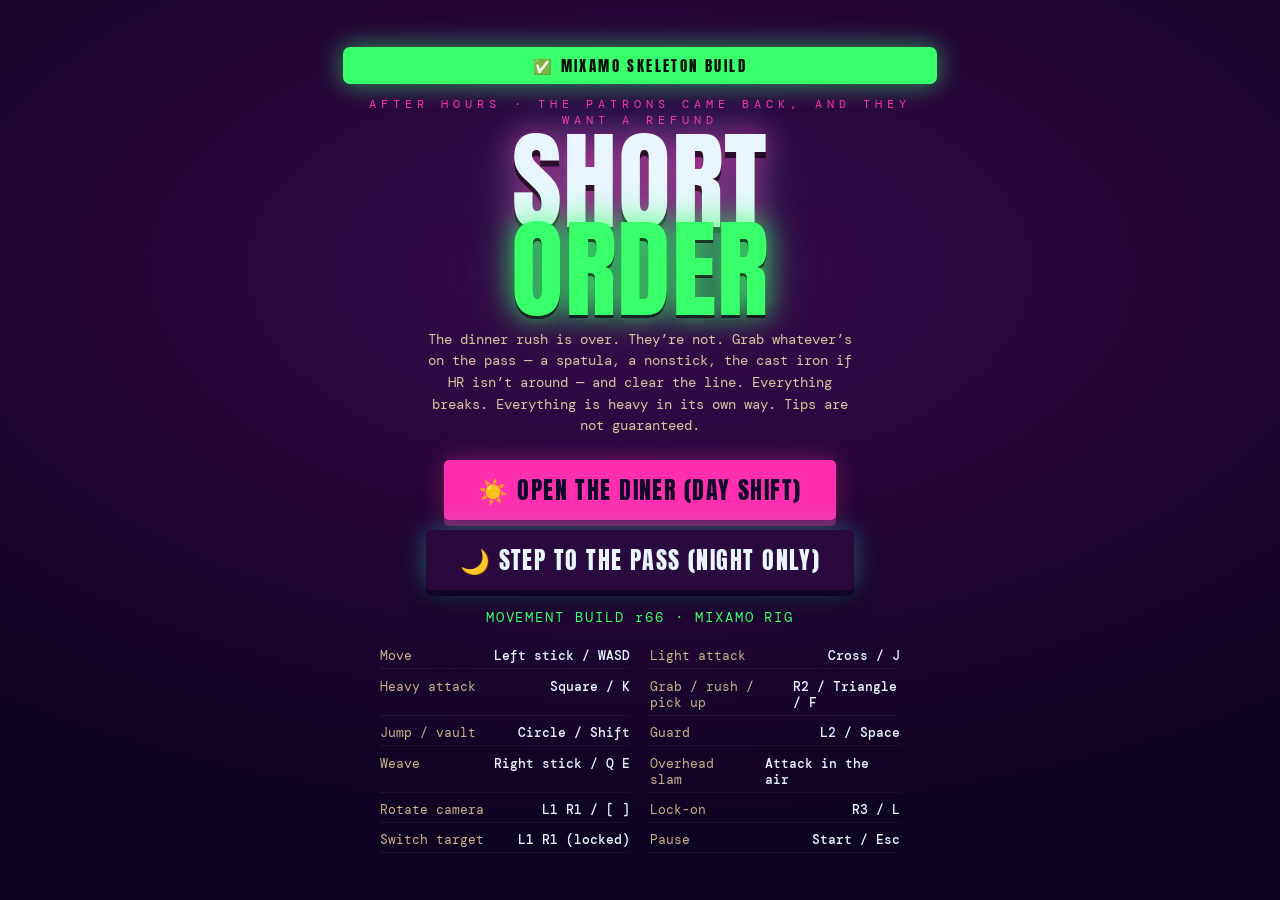
==== index.html @ 8833fff7 "Fewer enemies per wave; wire bottle service into quick-play Enemies per wave: quick-play (SLICE) dro" ====
<!DOCTYPE html>
<html lang="en">
<head>
<meta charset="utf-8">
<meta name="viewport" content="width=device-width,initial-scale=1,user-scalable=no,viewport-fit=cover">
<meta name="theme-color" content="#0d0221">
<meta name="mobile-web-app-capable" content="yes">
<meta name="apple-mobile-web-app-capable" content="yes">
<meta name="apple-mobile-web-app-status-bar-style" content="black-translucent">
<meta name="apple-mobile-web-app-title" content="Short Order">
<link rel="apple-touch-icon" href="../apple-touch-icon.png">
<link rel="manifest" href="manifest.webmanifest">
<title>SHORT ORDER — kitchen brawl</title>
<link rel="preconnect" href="https://fonts.googleapis.com">
<link rel="preconnect" href="https://fonts.gstatic.com" crossorigin>
<link href="https://fonts.googleapis.com/css2?family=Anton&family=DM+Mono:wght@400;500&display=swap" rel="stylesheet">
<style>
  :root{
    /* SYNTHWAVE palette: hot magenta + electric cyan + purple over a deep-night
       ground, with a sunset-gold accent. Names kept from the warm theme so the
       ~1800 lines of markup that reference them just re-skin. */
    --grease:#180a2e; --char:#0d0221; --cream:#eaf6ff; --flame:#ff2fb0;
    --copper:#b967ff; --steel:#2de2e6; --herb:#2de2e6; --tomato:#ff2f6e; --ink:#12042a;
  }
  *{margin:0;padding:0;box-sizing:border-box}
  html,body{height:100%;overflow:hidden;background:var(--char);color:var(--cream);
    font-family:"DM Mono",ui-monospace,monospace;-webkit-user-select:none;user-select:none;touch-action:none}
  #app{position:fixed;inset:0}
  canvas{display:block;width:100%;height:100%}

  /* ---------- HUD ---------- */
  #hud{position:fixed;inset:0;pointer-events:none;z-index:10;
    font-family:"DM Mono",monospace;opacity:0;transition:opacity .4s}
  #hud.on{opacity:1}
  .disp{font-family:"Anton",Impact,sans-serif;letter-spacing:.02em}

  /* player plate: health + weapon */
  #plate{position:absolute;left:22px;top:20px;width:min(42%,340px)}
  #hpwrap{height:20px;background:#00000066;border:2px solid #00000088;border-radius:2px;
    box-shadow:0 3px 0 #0007, inset 0 0 0 1px #ffffff14;overflow:hidden;position:relative}
  #hpfill{position:absolute;inset:0;transform-origin:left;transform:scaleX(1);
    background:linear-gradient(90deg,#ff2fb0,#b967ff 55%,#2de2e6);box-shadow:0 0 10px #ff2fb066;transition:transform .18s cubic-bezier(.2,.8,.2,1)}
  #hpfill.low{animation:hppanic .35s infinite}
  @keyframes hppanic{50%{filter:brightness(1.9)}}
  #hpghost{position:absolute;inset:0;transform-origin:left;transform:scaleX(1);
    background:#ffffff33;transition:transform .55s .12s ease-out}
  #hplabel{position:absolute;left:8px;top:1px;font-size:12px;line-height:18px;color:#fff;
    text-shadow:0 1px 1px #000;letter-spacing:.14em}
  /* STAMINA -- the sprint meter (Engine.move). Purple per the design language,
     slimmer than health, sits right under it. */
  #stamwrap{height:8px;margin-top:4px;background:#00000066;border:2px solid #00000088;border-radius:2px;
    box-shadow:0 2px 0 #0007, inset 0 0 0 1px #ffffff14;overflow:hidden;position:relative}
  #stamfill{position:absolute;inset:0;transform-origin:left;transform:scaleX(1);
    background:linear-gradient(90deg,#8b5cf6,#c4b5fd);box-shadow:0 0 8px #a78bfa66;transition:transform .12s linear}
  #stamlabel{position:absolute;left:8px;top:0;font-size:8px;line-height:8px;color:#c4b5fd;
    letter-spacing:.16em;text-shadow:0 1px 1px #000}
  /* RAGE -- the super meter. Fills as you land hits (faster while HEAT is lit);
     when it's full the bar glows and the RAGE button lights, and one press spends
     it on the cinematic rush-flurry-launch-overboard combo. Flame, under stamina. */
  #ragewrap{height:8px;margin-top:4px;background:#00000066;border:2px solid #00000088;border-radius:2px;
    box-shadow:0 2px 0 #0007, inset 0 0 0 1px #ffffff14;overflow:hidden;position:relative}
  #ragefill{position:absolute;inset:0;transform-origin:left;transform:scaleX(0);
    background:linear-gradient(90deg,#ff3b30,#ff9a1e,#ffd23d);box-shadow:0 0 8px #ff6a1e88;transition:transform .12s linear}
  #ragelabel{position:absolute;left:8px;top:0;font-size:8px;line-height:8px;color:#ffd7a8;
    letter-spacing:.16em;text-shadow:0 1px 1px #000}
  #ragewrap.ready{border-color:#ffd23d;box-shadow:0 0 14px #ff6a1eaa,inset 0 0 0 1px #ffffff33;animation:ragepulse .7s ease-in-out infinite}
  #ragewrap.ready #ragelabel{color:#fff}
  @keyframes ragepulse{0%,100%{filter:brightness(1)}50%{filter:brightness(1.65)}}
  /* RAGE super button (touch only) -- hidden until the meter fills, then pulses
     at bottom-centre between the thumbs. Desktop unleashes it with the R key. */
  #bRage{position:absolute;left:50%;bottom:calc(var(--u)*6.5);transform:translateX(-50%) scale(.55);
    min-width:calc(var(--u)*26);height:calc(var(--u)*11.5);padding:0 calc(var(--u)*3);border:0;border-radius:calc(var(--u)*6);
    background:linear-gradient(180deg,#ff8a3a,#ff2d2d);color:#1a0a04;font-family:"Anton",sans-serif;
    font-size:calc(var(--u)*4.6);letter-spacing:.08em;box-shadow:0 6px 0 #7a1204;
    z-index:5;pointer-events:none;opacity:0;transition:opacity .18s ease,transform .18s ease;display:grid;place-items:center}
  #bRage.on{opacity:1;pointer-events:auto;transform:translateX(-50%) scale(1);animation:ragebtn .6s ease-in-out infinite}
  #bRage.press{transform:translateX(-50%) translateY(3px) scale(.98);filter:brightness(1.3)}
  @keyframes ragebtn{0%,100%{box-shadow:0 6px 0 #7a1204,0 0 22px #ff6a1e99}50%{box-shadow:0 6px 0 #7a1204,0 0 44px #ffd23dff}}
  #wpnrow{display:flex;align-items:center;gap:8px;margin-top:8px}
  #wpnname{font-family:"Anton",sans-serif;font-size:19px;color:var(--cream);
    text-shadow:0 2px 0 #0009;letter-spacing:.03em;white-space:nowrap}
  #pips{display:flex;gap:3px;flex-wrap:wrap;max-width:200px}
  .pip{width:9px;height:9px;background:var(--herb);box-shadow:0 0 6px #2de2e6aa, inset 0 0 0 1px #0004;
    transform:rotate(45deg);border-radius:1px}
  .pip.low{background:var(--flame);box-shadow:0 0 6px #ff2fb0aa}
  .pip.crit{background:var(--tomato);box-shadow:0 0 8px #ff2f6eaa}
  .pip.spent{background:#3a2a1a;box-shadow:none;opacity:.5}
  /* ranged ammo: guns show a round COUNT, not 60+ pips */
  #pips .ammo{font-family:"Anton",Impact,sans-serif;font-size:19px;line-height:1;color:var(--herb);
    text-shadow:0 2px 0 #0009;letter-spacing:.03em}
  #pips .ammo.low{color:var(--tomato);animation:hppanic .4s infinite}

  /* cooks-left counter */
  #cooks{position:absolute;right:22px;top:18px;text-align:right}
  #cooksN{font-family:"Anton",sans-serif;font-size:52px;line-height:.9;color:var(--cream);
    text-shadow:0 3px 0 #0009,0 0 22px #ff2fb0aa,0 0 40px #2de2e666}
  #cooksL{font-size:11px;letter-spacing:.35em;color:#c98ad6;margin-top:2px}
  #waveL{font-size:10px;letter-spacing:.3em;color:#7f6ab0;margin-top:5px}

  /* combo */
  #combo{position:absolute;left:50%;bottom:60px;transform:translateX(-50%) scale(.6);
    text-align:center;opacity:0;transition:opacity .12s}
  #combo.on{opacity:1}
  #comboN{font-family:"Anton",sans-serif;font-size:60px;line-height:.85;color:var(--flame);
    text-shadow:0 3px 0 #0009,0 0 26px #ff2fb0cc,0 0 50px #2de2e677}
  #comboL{font-size:12px;letter-spacing:.3em;color:#eaf6ffcc}

  /* prompt (pick up weapon / appliance name) -- scales with the stage so it
     reads on a phone; the appliance NAME pops big when you stand in front */
  #prompt{position:absolute;left:50%;bottom:26%;transform:translateX(-50%) translateY(10px);
    background:#120b06ee;border:2px solid var(--flame);border-radius:6px;
    padding:calc(var(--u,6.4px)*1.1) calc(var(--u,6.4px)*2.4);
    box-shadow:0 6px 0 #0008;opacity:0;transition:opacity .12s,transform .12s;text-align:center;white-space:nowrap}
  #prompt.on{opacity:1;transform:translateX(-50%) translateY(0)}
  #prompt b{font-family:"Anton",sans-serif;color:var(--flame);font-size:clamp(15px,calc(var(--u,6.4px)*2.6),22px)}
  #prompt .pname{display:block;font-family:"Anton",sans-serif;color:var(--cream);letter-spacing:.06em;
    font-size:clamp(22px,calc(var(--u,6.4px)*4.4),40px);line-height:1}
  #prompt .pact{display:block;margin-top:calc(var(--u,6.4px)*0.5);color:var(--flame);letter-spacing:.18em;
    font-size:clamp(11px,calc(var(--u,6.4px)*1.9),16px);text-transform:uppercase}
  #prompt .k{display:inline-grid;place-items:center;min-width:22px;height:22px;padding:0 5px;margin:0 2px;
    background:var(--cream);color:var(--ink);border-radius:4px;font-weight:700;font-size:12px;
    box-shadow:0 2px 0 #0007;vertical-align:middle}

  /* floating hit words layer */
  #words{position:absolute;inset:0;overflow:hidden}
  .word{position:absolute;font-family:"Anton",sans-serif;transform:translate(-50%,-50%) skewX(-7deg);
    text-shadow:5px 5px 0 #0009;will-change:transform,opacity;white-space:nowrap;
    -webkit-text-stroke:5px #140c07;paint-order:stroke fill;letter-spacing:.01em}

  /* ---------- DAY (cooking shift) HUD ---------- */
  #dayhud{position:fixed;inset:0;pointer-events:none;z-index:11;opacity:0;transition:opacity .25s;font-family:system-ui,sans-serif}
  #dayhud.on{opacity:1}
  #planbar{position:fixed;top:calc(var(--u)*2.2);left:50%;transform:translateX(-50%);z-index:20;display:none;flex-direction:column;align-items:center;gap:calc(var(--u)*1);font-family:system-ui,sans-serif;text-align:center;pointer-events:none}
  #planbar.on{display:flex}
  #planbar .pbtitle{font-family:"Anton",sans-serif;font-size:calc(var(--u)*3);letter-spacing:.05em;color:var(--cream);text-shadow:0 2px 0 #0009}
  #planbar .pbhint{font-size:calc(var(--u)*1.7);letter-spacing:.03em;color:#f4e4c1cc;background:#120b06cc;border-radius:5px;padding:calc(var(--u)*0.7) calc(var(--u)*1.4)}
  #planbar .pbhint b{color:var(--flame)}
  #planbar .pbrow{display:flex;gap:calc(var(--u)*1.4);align-items:center;margin-top:calc(var(--u)*0.4)}
  #planbar .pbchairs,#planbar .pbdone{pointer-events:auto;font-family:"Anton",sans-serif;font-size:calc(var(--u)*2.6);letter-spacing:.08em;border:none;border-radius:7px;padding:calc(var(--u)*1) calc(var(--u)*3.2);box-shadow:0 4px 0 #0007;cursor:pointer}
  #planbar .pbdone{color:var(--ink);background:var(--flame)}
  #planbar .pbchairs{color:var(--cream);background:#2a6a4a}
  #plantray{display:none;flex-wrap:wrap;gap:calc(var(--u)*0.8);justify-content:center;align-items:center;pointer-events:auto;max-width:90vw}
  #plantray.on{display:flex}
  #plantray .trlabel{font-family:"Anton",sans-serif;font-size:calc(var(--u)*1.8);letter-spacing:.1em;color:#ffd98a}
  #plantray .trchip{pointer-events:auto;font-family:system-ui,sans-serif;font-weight:700;font-size:calc(var(--u)*1.7);color:var(--ink);background:#e8c98a;border:none;border-radius:5px;padding:calc(var(--u)*0.6) calc(var(--u)*1.4);box-shadow:0 3px 0 #0007;cursor:pointer}
  /* recipe cards */
  #bRecipes{position:fixed;left:calc(var(--u)*2);top:calc(var(--u)*1.2);z-index:31;display:none;pointer-events:auto;border:2px solid var(--copper);background:#160f08cc;border-radius:8px;font-size:calc(var(--u)*3);line-height:1;padding:calc(var(--u)*0.9) calc(var(--u)*1.2);box-shadow:0 4px 0 #0007;cursor:pointer}
  #bRecipes.on{display:block}
  #recipes{position:fixed;inset:0;z-index:60;display:none;align-items:center;justify-content:center;background:#0b0805e0;overflow:auto;padding:calc(var(--u)*3)}
  #recipes.on{display:flex}
  #recipes .rcpanel{margin:auto;width:min(96%,calc(var(--u)*92));background:#160f08;border:2px solid var(--copper);border-radius:12px;padding:calc(var(--u)*2.4);box-shadow:0 10px 30px #000a}
  #recipes .rctitle{font-family:"Anton",sans-serif;font-size:calc(var(--u)*4);letter-spacing:.06em;color:var(--cream);text-align:center}
  #recipes .rcsub{text-align:center;color:#f4e4c199;font-size:calc(var(--u)*1.7);margin-bottom:calc(var(--u)*1.8)}
  #rccards{display:grid;grid-template-columns:1fr 1fr;gap:calc(var(--u)*1.4)}
  .rcard{background:#1e130a;border:2px solid #3a2a1a;border-radius:9px;padding:calc(var(--u)*1.4) calc(var(--u)*1.6);text-align:left}
  .rcard.locked{opacity:.6;border-style:dashed}
  .rchead{display:flex;justify-content:space-between;align-items:baseline;margin-bottom:calc(var(--u)*1)}
  .rcname{font-family:"Anton",sans-serif;font-size:calc(var(--u)*2.4);letter-spacing:.03em;color:var(--cream)}
  .rcpay{font-family:"Anton",sans-serif;color:#8be27a;font-size:calc(var(--u)*2.2)}
  .rcsteps{display:flex;flex-wrap:wrap;gap:calc(var(--u)*0.7);align-items:center}
  .rcstep{font-size:calc(var(--u)*1.7);color:#f4e4c1;background:#2a1c10;border-radius:5px;padding:calc(var(--u)*0.5) calc(var(--u)*1)}
  .rcstep b{color:#ffb43a;text-transform:uppercase;letter-spacing:.04em}
  .rcstep.rcplate{background:#3a2a1a}
  .rcneed{margin-top:calc(var(--u)*1);font-size:calc(var(--u)*1.6);color:#ff9a72}
  #recipes .rcclose{display:block;margin:calc(var(--u)*2.2) auto 0;pointer-events:auto;font-family:"Anton",sans-serif;font-size:calc(var(--u)*2.6);letter-spacing:.08em;color:var(--ink);background:var(--flame);border:none;border-radius:8px;padding:calc(var(--u)*1) calc(var(--u)*4);box-shadow:0 4px 0 #0007;cursor:pointer}
  @media (max-aspect-ratio:1/1){ #rccards{grid-template-columns:1fr} }
  #daytop{position:absolute;top:calc(var(--u)*2.2);left:50%;transform:translateX(-50%);display:flex;gap:calc(var(--u)*1.4)}
  .dchip{background:#120b06e0;border:2px solid var(--copper);border-radius:6px;padding:calc(var(--u)*0.9) calc(var(--u)*1.6);text-align:center;min-width:calc(var(--u)*9);box-shadow:0 4px 0 #0007}
  .dchip b{display:block;font-family:"Anton",sans-serif;font-size:calc(var(--u)*3.2);line-height:.9;color:var(--cream)}
  .dchip span{font-size:calc(var(--u)*1.5);letter-spacing:.16em;color:#f4e4c199}
  #dclock.crit b{color:var(--flame)}
  #dcombo b{color:var(--flame)}
  #tickets{position:absolute;top:calc(var(--u)*9);right:calc(var(--u)*2);left:auto;transform:none;display:flex;flex-direction:column;gap:calc(var(--u)*1);align-items:flex-end}
  .ticket{background:#1a0f08ee;border:2px solid #e8c98a;border-radius:6px;padding:calc(var(--u)*0.8) calc(var(--u)*1.2);width:calc(var(--u)*13);box-shadow:0 4px 0 #0007}
  .ticket.bad{border-color:#ff6a3a;background:#22100cee}
  .ticket.read{border-color:#6b6152;opacity:.72}
  .ticket.read .tname,.ticket.read .tdish{color:#c8b88a}
  .ticket.ready{border-color:#ffb43a;background:#241806ee;animation:tready .7s ease-in-out infinite alternate}
  .ticket.ready .tname{color:#ffd98a}
  .ticket.ready .tdish{color:#ffb43a}
  @keyframes tready{from{box-shadow:0 4px 0 #0007}to{box-shadow:0 4px 0 #0007,0 0 14px #ffb43a99}}
  /* the plate in hand answers this ticket — green pulse says "run it out here" */
  .ticket.match{border-color:#4ade80;background:#0d2414ee;animation:tmatch .7s ease-in-out infinite alternate}
  .ticket.match .tname{color:#86efac}
  .ticket.match .tdish{color:#4ade80}
  .ticket.avail{border-color:#38bdf8;background:#0c1a24ee}
  .ticket.avail .tname{color:#7dd3fc}
  .ticket.avail .tdish{color:#38bdf8}
  @keyframes tmatch{from{box-shadow:0 4px 0 #0007}to{box-shadow:0 4px 0 #0007,0 0 16px #4ade8088}}
  .ticket .tname{font-size:calc(var(--u)*1.5);letter-spacing:.12em;color:#e8c98a;margin-bottom:calc(var(--u)*0.3)}
  .ticket.bad .tname{color:#ff9a72}
  .ticket .tdish{font-family:"Anton",sans-serif;font-size:calc(var(--u)*2.6);color:var(--cream);letter-spacing:.04em}
  .ticket.bad .tdish{color:#ff9a72}
  .ticket .tbarwrap{margin-top:calc(var(--u)*0.7);height:calc(var(--u)*1.1);background:#0006;border-radius:3px;overflow:hidden}
  .ticket .tbar{height:100%;width:100%;transform-origin:left;background:#49d05a;transition:transform .1s linear,background .2s}
  #drun{position:absolute;top:calc(var(--u)*2.4);left:calc(var(--u)*9);font-size:calc(var(--u)*1.9);letter-spacing:.1em;color:#e8c98a;
    background:#120b06cc;border-left:3px solid var(--copper);padding:calc(var(--u)*0.8) calc(var(--u)*1.4);border-radius:4px;line-height:1.5}
  #drun b{font-family:"Anton",sans-serif;color:var(--cream);font-size:calc(var(--u)*2.3)}
  #drun .due{color:#ff9a72}
  #dcarry{position:absolute;bottom:calc(var(--u)*4);left:50%;transform:translateX(-50%);font-family:"Anton",sans-serif;
    font-size:calc(var(--u)*2.4);letter-spacing:.1em;color:var(--cream);background:#120b06cc;border-radius:4px;padding:calc(var(--u)*0.6) calc(var(--u)*1.6);opacity:0;transition:opacity .15s}
  #dcarry.on{opacity:1}

  /* cooking day: GRAB (tap, pick up / set down) + COOK (hold, chop / mash / wash).
     Hide the combat touch buttons; the COOK button is hidden everywhere BUT cook mode. */
  body.cookmode #tface .cross, body.cookmode #tface .square, body.cookmode #tface .roll,
  body.cookmode #bGuard, body.cookmode #bLock{ display:none !important }
  #tface .cook{ display:none }
  body.cookmode #tface .cook{ display:grid }
  /* DAY HUD: #prompt/#toast/#words live inside #hud, which is opacity:0 outside night -- every day
     prompt (GREET/SERVE/station hints) and toast (FIRE!, WRONG ORDER) was invisible for the whole shift. */
  body.cookmode #hud{opacity:1}
  body.cookmode #plate, body.cookmode #cooks, body.cookmode #combo, body.cookmode #bossbar, body.cookmode #grabui{display:none !important}
  body.cookmode #toast{top:calc(var(--u)*13)}   /* below the day chip row */
  .cook{grid-column:2;grid-row:3;border-color:var(--copper);color:#ffd9a6}

  /* ---------- back-office shop ---------- */
  .card.shop{max-width:min(96%,780px)}
  /* shop title is a header, not the big splash title -- keep it compact so the
     whole shop + the OPEN button fit a phone stage without scrolling */
  .card.shop .title{font-size:clamp(22px,calc(var(--u,6.4px)*4.4),40px);line-height:1;margin-bottom:clamp(3px,calc(var(--u,6.4px)*0.6),5px)}
  .card.shop .sbank{font-family:"Anton",sans-serif;color:var(--cream);font-size:clamp(13px,calc(var(--u,6.4px)*2.2),20px);letter-spacing:.05em;margin:2px 0 clamp(8px,calc(var(--u,6.4px)*1.6),14px)}
  .card.shop .sbank b{color:#8be27a}
  /* two columns -- the rotated stage is landscape, so 7 items fit in ~4 rows */
  .shoplist{display:grid;grid-template-columns:1fr 1fr;gap:clamp(5px,calc(var(--u,6.4px)*1),8px);margin-bottom:clamp(9px,calc(var(--u,6.4px)*1.6),14px);text-align:left}
  .card.shop .sshelf{font-family:"Anton",sans-serif;color:#ffb43a;letter-spacing:.1em;font-size:clamp(11px,calc(var(--u,6.4px)*1.7),15px);text-align:left;margin:2px 0 6px;border-bottom:1px solid #ffffff1a;padding-bottom:3px}
  .card.shop .strayhint{font-size:clamp(11px,calc(var(--u,6.4px)*1.7),14px);color:#9be86a;background:#12210ccc;border-radius:5px;padding:6px 10px;margin-bottom:6px}
  .shoprow{display:flex;align-items:center;gap:clamp(7px,calc(var(--u,6.4px)*1.6),12px);background:#1a0f08cc;border:2px solid #3a2a1a;border-radius:8px;padding:clamp(6px,calc(var(--u,6.4px)*1.2),9px) clamp(9px,calc(var(--u,6.4px)*1.6),12px)}
  .shoprow .sic{font-size:clamp(19px,calc(var(--u,6.4px)*3.4),26px);line-height:1;flex:0 0 auto}
  .shoprow .sinfo{flex:1 1 auto;min-width:0}
  .shoprow .sname{font-family:"Anton",sans-serif;color:var(--cream);font-size:clamp(13px,calc(var(--u,6.4px)*2.3),17px);letter-spacing:.03em}
  .shoprow .sdesc{font-size:clamp(9.5px,calc(var(--u,6.4px)*1.6),12px);color:#f4e4c1aa;margin-top:1px}
  .spips{display:inline-flex;gap:3px;vertical-align:middle;margin-left:6px}
  .spips .sp{width:8px;height:8px;border-radius:2px;background:#4a3a2a;display:inline-block}
  .spips .sp.on{background:var(--flame);box-shadow:0 0 6px #ff6a1e88}
  .sbuy{flex:0 0 auto;font-family:"Anton",sans-serif;font-size:clamp(13px,calc(var(--u,6.4px)*2.1),16px);letter-spacing:.04em;color:var(--ink);
    background:var(--flame);border:none;border-radius:6px;padding:clamp(6px,calc(var(--u,6.4px)*1.1),8px) clamp(10px,calc(var(--u,6.4px)*1.9),14px);cursor:pointer;box-shadow:0 3px 0 #0007}
  .sbuy.off{background:#3a3026;color:#8a7a68;box-shadow:none;cursor:default}

  /* toast */
  #toast{position:absolute;left:50%;top:76px;transform:translateX(-50%) translateY(-8px);
    background:#120b06e0;border-left:4px solid var(--copper);padding:7px 14px;font-size:13px;
    letter-spacing:.08em;color:var(--cream);opacity:0;transition:opacity .2s,transform .2s;box-shadow:0 4px 0 #0007}
  #toast.on{opacity:1;transform:translateX(-50%) translateY(0)}

  /* ---------- cards / overlays ---------- */
  /* overlay: scroll-safe (flex + margin:auto centres when it fits, scrolls when
     it doesn't -- grid place-items:center clipped tall cards on short mobile
     stages). All card type scales with --u (the stage unit) so it fits the
     play area on a phone, with px clamps keeping desktop sane. */
  #veil{position:fixed;inset:0;z-index:20;display:flex;overflow:auto;-webkit-overflow-scrolling:touch;
    background:radial-gradient(120% 90% at 50% 30%, #3a0a4e 0%, #0d0221 70%);
    transition:opacity .5s}
  #veil.hide{opacity:0;pointer-events:none;visibility:hidden;transition:opacity .5s, visibility 0s .5s}   /* visibility kills hit-testing for the WHOLE subtree -- children with pointer-events:auto were clickable through the hidden veil all day */
  #barfade{position:fixed;inset:0;z-index:19;background:#000;opacity:0;pointer-events:none;transition:opacity .45s ease}   /* to-black wipe for the walk into the bar */
  .card{text-align:center;max-width:min(92%,640px);margin:auto;
    padding:clamp(14px,calc(var(--u,6.4px)*2.6),24px)}
  .kick{font-size:clamp(9px,calc(var(--u,6.4px)*1.6),12px);letter-spacing:.42em;color:var(--flame);
    margin-bottom:clamp(6px,calc(var(--u,6.4px)*1.2),10px)}
  .title{font-family:"Anton",sans-serif;font-size:clamp(40px,calc(var(--u,6.4px)*12),130px);line-height:.82;
    color:var(--cream);text-shadow:0 6px 0 #000a, 0 0 30px #ff2fb0aa, 0 0 60px #2de2e666;letter-spacing:.01em}
  .title .b{color:var(--flame)}
  .sub{margin:clamp(9px,calc(var(--u,6.4px)*1.6),14px) auto 0;max-width:min(440px,94%);color:#d9c4a0;
    font-size:clamp(11px,calc(var(--u,6.4px)*1.9),14px);line-height:1.55}
  .btn{pointer-events:auto;cursor:pointer;margin-top:clamp(12px,calc(var(--u,6.4px)*2.6),26px);display:inline-block;
    font-family:"Anton",sans-serif;font-size:clamp(16px,calc(var(--u,6.4px)*3),24px);letter-spacing:.06em;color:var(--ink);
    background:var(--flame);padding:clamp(9px,calc(var(--u,6.4px)*1.5),12px) clamp(20px,calc(var(--u,6.4px)*4.4),34px);
    border:0;border-radius:5px;box-shadow:0 6px 0 #7a1060, 0 0 26px #ff2fb066, 0 10px 22px #0007;transition:transform .08s, box-shadow .08s}
  .btn:hover{transform:translateY(-1px)}
  .btn:active{transform:translateY(4px);box-shadow:0 2px 0 #7a1060}
  .end .title{font-size:clamp(34px,calc(var(--u,6.4px)*11),120px)}
  .end.win .title{color:var(--herb);text-shadow:0 6px 0 #000a,0 0 44px #2de2e688}
  .end.lose .title{color:var(--tomato);text-shadow:0 6px 0 #000a,0 0 44px #ff2f6e88}
  .stat{margin-top:clamp(10px,calc(var(--u,6.4px)*1.8),16px);font-size:clamp(11px,calc(var(--u,6.4px)*1.8),14px);color:#d9c4a0;letter-spacing:.06em}
  .stat b{color:var(--cream)}

  /* controls sheet -- two columns always (the rotated stage is landscape, so a
     viewport-width media query is the wrong signal); scales with --u */
  #ctrls{margin:clamp(12px,calc(var(--u,6.4px)*2),22px) auto 0;display:grid;grid-template-columns:1fr 1fr;
    gap:clamp(2px,calc(var(--u,6.4px)*0.6),6px) clamp(10px,calc(var(--u,6.4px)*2.2),22px);
    max-width:520px;text-align:left;font-size:clamp(8.5px,calc(var(--u,6.4px)*1.45),12.5px);color:#cbb28c}
  #ctrls .r{display:flex;justify-content:space-between;gap:12px;
    border-bottom:1px dotted #ffffff1a;padding:clamp(2px,calc(var(--u,6.4px)*0.5),4px) 0}
  #ctrls .r b{color:var(--cream);font-weight:500}
  #ctrls .pad{color:var(--steel)}
  @media (max-width:560px){ #plate{top:14px;left:14px} #cooks{top:12px;right:14px} }

  .hint{position:fixed;bottom:12px;left:50%;transform:translateX(-50%);z-index:10;
    font-size:11px;letter-spacing:.18em;color:#7a6647;opacity:0;transition:opacity .5s}
  .hint.on{opacity:1}
  #pause{position:fixed;inset:0;z-index:30;display:grid;place-items:center;
    background:rgba(10,7,4,.62);backdrop-filter:blur(2px);opacity:0;pointer-events:none;visibility:hidden;transition:opacity .18s, visibility 0s .18s}
  #pause.on{opacity:1;pointer-events:auto;visibility:visible;transition:opacity .18s}   /* hidden pause exposed live DEV buttons (MAX DRUNK!) clickable through the overlay -- the real "mid-day everything breaks" bug */
  #pause .pinner{text-align:center}
  #pause .ptitle{font-family:"Anton",sans-serif;font-size:calc(var(--u)*11);letter-spacing:.06em;
    color:#f4e4c1;text-shadow:0 4px 0 #000a,0 0 30px #ff8a3a55}
  #pause .psub{margin-top:calc(var(--u)*1.5);font-size:calc(var(--u)*2.1);letter-spacing:.22em;color:#b79a6e}
  #pause .pver{margin-top:calc(var(--u)*3);font-size:calc(var(--u)*2.4);letter-spacing:.14em;color:#ff8a3a;font-family:"Anton",sans-serif}
  #pause .pbtn{margin-top:calc(var(--u)*3.5);display:inline-block;pointer-events:auto;cursor:pointer;
    padding:calc(var(--u)*1.4) calc(var(--u)*3);border:2px solid #c56aa0;border-radius:calc(var(--u)*1.2);
    background:rgba(60,20,55,.55);color:#ffbfe4;font-family:"DM Mono",monospace;font-size:calc(var(--u)*2.4);
    letter-spacing:.14em;-webkit-tap-highlight-color:transparent;user-select:none}
  #pause .pbtn:active{background:rgba(197,106,160,.4);transform:translateY(2px)}
  #pause .popt{margin-top:calc(var(--u)*2.4);display:flex;align-items:center;justify-content:center;gap:calc(var(--u)*1.4);
    color:#e8dcc4;font-family:"DM Mono",monospace;font-size:calc(var(--u)*2);letter-spacing:.12em;pointer-events:auto;cursor:pointer}
  #pause .popt input[type=range]{width:calc(var(--u)*28);accent-color:#ff8a3a}
  #pause .popt input[type=checkbox]{width:calc(var(--u)*2.6);height:calc(var(--u)*2.6);accent-color:#ff8a3a}
  .mpause{position:fixed;left:50%;top:calc(var(--u)*1.2);transform:translateX(-50%);z-index:31;
    width:calc(var(--u)*7);height:calc(var(--u)*5.4);display:none;place-items:center;
    border:1px solid #6b5230;border-radius:calc(var(--u)*1.1);background:rgba(20,14,8,.5);
    color:#e8d2a6;font-size:calc(var(--u)*2.3);letter-spacing:.1em;
    pointer-events:auto;cursor:pointer;font-family:"DM Mono",monospace}
  .mpause.on{display:grid}
  .mpause:active{background:rgba(255,138,58,.35)}
  #vign{position:fixed;inset:0;pointer-events:none;z-index:9;
    box-shadow:inset 0 0 200px 40px #000000aa;opacity:.32}
  #grabui{position:absolute;left:50%;top:56%;transform:translateX(-50%);text-align:center;opacity:0;pointer-events:none;transition:opacity .08s;z-index:8}
  #grabui.on{opacity:1}
  #grabui .gmsg{font-family:"Anton",sans-serif;font-size:calc(var(--u)*5);color:#ff8a3a;
    -webkit-text-stroke:4px #140c07;paint-order:stroke fill;transform:skewX(-6deg);animation:mashpulse .28s infinite}
  @keyframes mashpulse{50%{transform:skewX(-6deg) scale(1.09)}}
  #grabui .gbarwrap{width:calc(var(--u)*42);height:calc(var(--u)*2.6);margin:calc(var(--u)*2) auto 0;
    background:#0009;border:2px solid #ff8a3a;transform:skewX(-10deg);overflow:hidden}
  #grabui #grabfill{display:block;height:100%;width:100%;transform-origin:left;transform:scaleX(0);
    background:linear-gradient(90deg,#ff8a3a,#ffe03d)}
  #dmgflash{position:fixed;inset:0;pointer-events:none;z-index:8;background:var(--tomato);opacity:0}
  /* boss health bar -- shown while a boss (Vince) is alive */
  #bossbar{position:absolute;left:50%;top:calc(var(--u)*4.5);transform:translateX(-50%);width:62%;max-width:calc(var(--u)*120);
    z-index:11;opacity:0;transition:opacity .3s;pointer-events:none;text-align:center}
  #bossbar.on{opacity:1}
  #bossbar .bname{font-family:"Anton",sans-serif;font-size:calc(var(--u)*3.4);letter-spacing:.14em;color:#ffbf5a;text-shadow:0 2px 0 #000a,0 0 18px #ff6a2a66}
  #bossbar .bwrap{height:calc(var(--u)*2.6);margin-top:calc(var(--u)*0.8);background:#000a;border:2px solid #ffbf5a;overflow:hidden;box-shadow:0 0 14px #ff6a2a44}
  #bossbar .bfill{display:block;height:100%;width:100%;transform-origin:left;transform:scaleX(1);
    background:linear-gradient(90deg,#ff3b30,#ff8a3a);transition:transform .12s linear}
  /* DRUNK VISION overlay: blurs + colour-shifts the world behind it (backdrop-filter),
     washes a shifting neon tint, and darkens the edges. Sits UNDER the HUD (z-index)
     so health stays readable while the room swims. Opacity + blur are driven from
     player._drunk each frame in the loop. */
  /* warp + double-vision live in the post shader (uDrunk). THIS is the LOUD colour:
     a full-screen neon wash SCREEN-blended over the scene, hues cycling continuously,
     opacity driven by _drunk. Cranked on purpose -- the vibe is the point. */
  #drunk{position:absolute;inset:0;pointer-events:none;z-index:8;opacity:0;will-change:opacity,filter;
    mix-blend-mode:screen;
    background:
      radial-gradient(58% 62% at 22% 26%, rgba(255,0,160,.85), transparent 62%),
      radial-gradient(58% 62% at 80% 30%, rgba(0,200,255,.75), transparent 62%),
      radial-gradient(64% 66% at 28% 82%, rgba(160,0,255,.8), transparent 66%),
      radial-gradient(64% 66% at 78% 78%, rgba(255,120,0,.6), transparent 66%),
      radial-gradient(95% 95% at 50% 50%, rgba(0,255,190,.4), transparent 72%);
    animation:drunkhue 4s linear infinite}
  @keyframes drunkhue{ from{filter:hue-rotate(0deg) saturate(1.4)} to{filter:hue-rotate(360deg) saturate(1.4)} }

  /* ---------- stage: always-landscape rotation ---------- */
  html,body{background:#000;overscroll-behavior:none}
  #stage{position:fixed;top:0;left:0;overflow:hidden;transform-origin:top left;background:var(--char)}
  #app,#dmgflash,#drunk,#vign,#hud,#veil,#touch,.hint{position:absolute}

  /* ---------- touch controls ---------- */
  #touch{inset:0;z-index:15;pointer-events:none;display:none;font-family:"DM Mono",monospace}
  #touch.on{display:block}
  .tzone{pointer-events:auto;touch-action:none}
  .b{pointer-events:auto;touch-action:none;border:0;background:none;color:var(--cream);
    font-family:inherit;cursor:pointer;-webkit-tap-highlight-color:transparent;user-select:none}
  /* left half = floating move stick (spawns under the thumb), right half = camera drag */
  #tmovezone{position:absolute;left:0;top:0;width:50%;height:100%;pointer-events:auto;touch-action:none;z-index:1}
  #tlookzone{position:absolute;right:0;top:0;width:50%;height:100%;pointer-events:auto;touch-action:none;z-index:1}
  #tface,#bGuard,#bLock{z-index:4}
  #tstick{position:absolute;left:0;top:0;width:calc(var(--u)*26);height:calc(var(--u)*26);border-radius:50%;
    margin:calc(var(--u)*-13) 0 0 calc(var(--u)*-13);pointer-events:none;opacity:0;transition:opacity .12s;z-index:2;
    background:radial-gradient(circle,#ffffff10,#ffffff03);border:2px solid #ffffff22;box-shadow:inset 0 0 22px #0006}
  #tstick.on{opacity:.5}
  #tnub{position:absolute;left:50%;top:50%;width:44%;height:44%;margin:-22% 0 0 -22%;border-radius:50%;
    background:radial-gradient(circle at 40% 35%,#ffe9c8,#c77b3b);border:2px solid #ffffff88;
    box-shadow:0 4px 12px #0009;will-change:transform}
  /* right-hand AIM stick (spud gun): floating twin-stick that aims + auto-fires */
  #rstick{position:absolute;left:0;top:0;width:calc(var(--u)*26);height:calc(var(--u)*26);border-radius:50%;
    margin:calc(var(--u)*-13) 0 0 calc(var(--u)*-13);pointer-events:none;opacity:0;transition:opacity .12s;z-index:2;
    background:radial-gradient(circle,#ffb03a18,#ffb03a04);border:2px solid #ffb03a44;box-shadow:inset 0 0 22px #0006}
  #rstick.on{opacity:.6}
  #rnub{position:absolute;left:50%;top:50%;width:44%;height:44%;margin:-22% 0 0 -22%;border-radius:50%;
    background:radial-gradient(circle at 40% 35%,#ffe6a0,#e8721e);border:2px solid #ffd98a;
    box-shadow:0 4px 14px #0009,0 0 16px #ffb03a66;will-change:transform}
  /* desktop pointer-lock aim crosshair */
  #xhair{position:fixed;left:50%;top:50%;width:26px;height:26px;margin:-13px 0 0 -13px;z-index:16;display:none;pointer-events:none;
    border:2px solid #ffb03a;border-radius:50%;box-shadow:0 0 10px #ffb03a,inset 0 0 6px #ffb03a88}
  #xhair::before,#xhair::after{content:"";position:absolute;background:#ffb03a;box-shadow:0 0 6px #ffb03a}
  #xhair::before{left:50%;top:-9px;width:2px;height:9px;margin-left:-1px}
  #xhair::after{top:50%;left:-9px;height:2px;width:9px;margin-top:-1px}
  #tface{position:absolute;right:calc(var(--u)*4);bottom:calc(var(--u)*5);
    width:calc(var(--u)*42);height:calc(var(--u)*42);display:grid;
    grid-template-columns:repeat(3,1fr);grid-template-rows:repeat(3,1fr);place-items:center;pointer-events:none}
  .bg{width:calc(var(--u)*13.5);height:calc(var(--u)*13.5);border-radius:50%;display:grid;place-items:center;
    background:#160f08cc;border:2px solid #ffffff30;box-shadow:0 5px 0 #0007,inset 0 0 12px #0006;transition:transform .05s}
  .bg .g{font-size:calc(var(--u)*6.4);line-height:1;transform:translateY(-1px)}
  .bg .lab{font-size:calc(var(--u)*3);font-weight:700;letter-spacing:.04em}
  .bg.press{transform:translateY(3px);box-shadow:0 2px 0 #0007,inset 0 0 12px #0008;filter:brightness(1.35)}
  .cross{grid-column:2;grid-row:3;border-color:#7fb2d6;color:#bfe0f5}
  .square{grid-column:1;grid-row:2;border-color:#ff6a9a;color:#ffc2d6}
  .tri{grid-column:2;grid-row:1;border-color:#8fc866;color:#cdebb4}
  .roll{grid-column:3;grid-row:2;border-color:#f4e4c1;color:#f4e4c1}
  .pill{position:absolute;right:calc(var(--u)*49);bottom:calc(var(--u)*9);
    width:calc(var(--u)*13);height:calc(var(--u)*23);border-radius:calc(var(--u)*7);
    background:#160f08cc;border:2px solid var(--copper);box-shadow:0 5px 0 #0007;
    font-size:calc(var(--u)*3.4);letter-spacing:.14em;writing-mode:vertical-rl;text-orientation:mixed;display:grid;place-items:center}
  .pill.press{transform:translateY(3px);filter:brightness(1.35)}
  .mini{width:calc(var(--u)*11);height:calc(var(--u)*11);border-radius:50%;display:grid;place-items:center;
    background:#160f08cc;border:2px solid #ffffff30;box-shadow:0 4px 0 #0007;font-size:calc(var(--u)*3);letter-spacing:.06em}
  .mini.press{transform:translateY(2px);filter:brightness(1.35)}
  #bLock{position:absolute;right:calc(var(--u)*4);top:calc(var(--u)*4)}
</style>
</head>
<body>
<div id="stage">
<div id="app"></div>
<div id="dmgflash"></div>
<div id="drunk"></div>
<div id="vign"></div>

<div id="hud">
  <div id="plate">
    <div id="hpwrap">
      <div id="hpghost"></div><div id="hpfill"></div>
      <div id="hplabel">HEALTH</div>
    </div>
    <div id="stamwrap"><div id="stamfill"></div><div id="stamlabel">STAMINA</div></div>
    <div id="ragewrap"><div id="ragefill"></div><div id="ragelabel">RAGE</div></div>
    <div id="wpnrow"><div id="wpnname">BARE HANDS</div><div id="pips"></div></div>
  </div>
  <div id="cooks"><div id="cooksN">0</div><div id="cooksL">COOKS ON THE LINE</div><div id="waveL"></div></div>
  <div id="combo"><div id="comboN">0</div><div id="comboL">HIT COMBO</div></div>
  <div id="bossbar"><div class="bname">VINCE &middot; THE LANDLORD</div><div class="bwrap"><i class="bfill" id="bfill"></i></div></div>
  <div id="prompt"></div>
  <div id="toast"></div>
  <div id="grabui"><div class="gmsg">MASH TO BREAK FREE!</div><div class="gbarwrap"><i id="grabfill"></i></div></div>
  <div id="words"></div>
</div>
<div class="hint" id="hint"></div>
<div id="dayhud">
  <div id="daytop">
    <div class="dchip" id="dclock"><b id="dclockN">0:00</b><span>LEFT</span></div>
    <div class="dchip" id="dcash"><b id="dcashN">$0</b><span>TAKINGS</span></div>
    <div class="dchip" id="dcombo"><b id="dcomboN">x1.0</b><span>STREAK</span></div>
    <div class="dchip" id="dplates"><b id="dplatesN">1</b><span>DISHES</span></div>
  </div>
  <div id="drun"></div>
  <div id="tickets"></div>
  <div id="dcarry"></div>
</div>
<div id="planbar"><div class="pbtitle">REARRANGE THE KITCHEN</div><div class="pbhint"><b>ACT</b> lift/place &middot; <b>ROTATE</b> spin equipment &middot; <b>CHAIRS</b> toggle a seat (1–4)</div><div id="plantray"></div><div class="pbrow"><button id="planRotate" class="pbchairs">ROTATE</button><button id="planChairs" class="pbchairs">CHAIRS</button><button id="planDone" class="pbdone">DONE ✓</button></div></div>
<button id="bRecipes" aria-label="Recipes">📖</button>
<div id="recipes"><div class="rcpanel"><div class="rctitle">RECIPES</div><div class="rcsub">grab each ingredient, run it through its step, then plate up</div><div id="rccards"></div><button id="rcClose" class="rcclose">CLOSE ✕</button></div></div>
<button id="bPause" class="mpause" aria-label="Pause">&#10073;&#10073;</button>
<div id="pause"><div class="pinner"><div class="ptitle">PAUSED</div><div class="psub">Start &middot; Esc &middot; tap to resume</div><div class="pver" id="pver">MOVEMENT BUILD r66</div><button id="devDrunk" class="pbtn">🍸 MAX DRUNK</button><button id="devVince" class="pbtn">🏗️ FIGHT VINCE</button><button id="devChef" class="pbtn">🧑‍🍳 SWAP CHEF</button><button id="devReset" class="pbtn">🔄 NEW RUN</button><div class="popt">MOUSE SENS <input id="optSens" type="range" min="0.4" max="2.6" step="0.1" value="1"><span id="optSensV">1.0</span></div><label class="popt"><input id="optInvert" type="checkbox"> INVERT&nbsp;Y</label></div></div>
<div id="xhair"></div>

<div id="touch">
  <div id="tmovezone"></div>
  <div id="tlookzone"></div>
  <div id="tstick"><div id="tnub"></div></div>
  <div id="rstick"><div id="rnub"></div></div>
  <div id="tface">
    <button class="b bg square" data-b="heavy"><span class="lab">HEAVY</span></button>
    <button class="b bg tri" data-b="pickup"><span class="lab">GRAB</span></button>
    <button class="b bg roll" data-b="dodge"><span class="lab">JUMP</span></button>
    <button class="b bg cross" data-b="light"><span class="lab">LIGHT</span></button>
    <button class="b bg cook" data-b="cook"><span class="lab">COOK</span></button>
  </div>
  <button id="bGuard" class="b pill" data-hold="guard">GUARD</button>
  <button id="bLock" class="b mini" data-b="lock">LOCK</button>
  <button id="bRage" data-b="rage">⚡ RAGE</button>
</div>

<div id="veil">
  <div class="card" id="card"></div>
</div>
<div id="barfade"></div>
</div><!--/stage-->

 <script src="vendor/three.min.js"></script>
 <script src="vendor/fflate.umd.js"></script>
 <script src="vendor/FBXLoader.js"></script>
 <script src="vendor/GLTFLoader.js"></script>
 <script src="vendor/SkeletonUtils.js"></script>
 <script src="engine.js"></script>
 <script src="coop-client.js"></script>
<!-- SYNTHWAVE MAXIMAL: real bloom post-processing (UnrealBloomPass via EffectComposer).
     Classic examples/js globals that attach onto window.THREE; loaded from the same
     unpkg r128 tree as the GLTFLoader above. All guarded in-code (harness has no
     THREE.EffectComposer, so it falls back to the direct post-shader render path). -->
<script src="vendor/CopyShader.js"></script>
<script src="vendor/LuminosityHighPassShader.js"></script>
<script src="vendor/EffectComposer.js"></script>
<script src="vendor/RenderPass.js"></script>
<script src="vendor/ShaderPass.js"></script>
<script src="vendor/MaskPass.js"></script>
<script src="vendor/UnrealBloomPass.js"></script>
<script src="assets.gen.js"></script>
<script src="pan-asset.js"></script>
<script>
"use strict";
/* =========================================================================
   SHORT ORDER — a 3D kitchen beat-'em-up vertical slice.
   Free roam, soft auto-aim, weight-driven weapons that break.
   Built crowd-first; carries the "chunky flat-shaded + juice" DNA of Glass Jaw.
   The whole night is wrapped in startNight(cfg,onEnd) so a cooking-loop layer
   can feed it a config and read a result later without touching the innards.
   ========================================================================= */
/* Math toolkit (V3/TAU/clamp/lerp/rand/damp/angLerp), the canonical pad +
   edge-tracker input schema, the movement state machine (Engine.move) and the
   asset loader all live in engine.js (loaded before this script) — these names
   are shared global lexical bindings from there, used bare here. */

/* palette */
const COL = { cream:0xf4e4c1, flame:0xff6a1e, copper:0xc77b3b, steel:0x7fb2d6,
  herb:0x8fc866, tomato:0xff3b30, ink:0x2a1c10, steelmat:0xb9c4cc, dark:0x0d0906 };
const _hurtCol = new THREE.Color();   // scratch color reused by the per-frame emissive/hurt blend (no per-frame alloc)

const drunkEl = document.getElementById('drunk');   // CSS drunk-vision overlay (driven from player._drunk)
/* ---------------------------------------------------------------- renderer */
const app = document.getElementById('app');
const renderer = new THREE.WebGLRenderer({ antialias:true, powerPreference:'default' });
renderer.setPixelRatio(Math.min(devicePixelRatio,2));
renderer.shadowMap.enabled = true;
renderer.shadowMap.type = THREE.PCFSoftShadowMap;
renderer.outputEncoding = THREE.sRGBEncoding;
renderer.toneMapping = THREE.ACESFilmicToneMapping;
renderer.toneMappingExposure = 0.86;   // with the sun gone the highlights no longer blow out, so exposure can sit back up; the grade's split-tone + vibrance keep colours saturated without washing
app.appendChild(renderer.domElement);

const scene = new THREE.Scene();
/* SYNTHWAVE SKY: a deep purple->magenta->navy vertical gradient with a banded
   retro sun on the horizon, painted to a canvas and used as the scene
   background. Falls back to a flat night-purple Color in the headless harness
   (no document). Fog is purple so distance dissolves into the neon haze. */
function synthSkyTex(){
  const c=document.createElement('canvas'); c.width=256; c.height=512; const g=c.getContext('2d');
  // vertical gradient: navy top -> purple -> hot magenta at the horizon
  const grd=g.createLinearGradient(0,0,0,512);
  // NOTE brightness deliberately kept mid -- these are BACKGROUND colors and the
  // scene renders through the bloom pass, so a near-white horizon blooms into a
  // blinding wall. Saturated but not bright = colorful sky that glows softly.
  // OUTRUN SUNSET: deep-black top crushed for contrast, then the sky BLEEDS WARM
  // toward the horizon -- indigo gives way to molten magenta, hot orange and gold
  // torching the sun line. Warm leads; the cool indigo only holds the top black.
  grd.addColorStop(0.00,'#030106');   // TRUE black night top -- crushed for max contrast
  grd.addColorStop(0.24,'#160331');   // electric indigo (the last cool note before it goes warm)
  grd.addColorStop(0.44,'#4a0f5e');   // deep violet dissolving into the warm bleed
  grd.addColorStop(0.58,'#a01262');   // molten magenta band
  grd.addColorStop(0.70,'#e0246a');   // hot-pink horizon glow ramping into orange
  grd.addColorStop(0.80,'#ff5a24');   // BLAZING orange -- the sky is on fire at the sun line
  grd.addColorStop(0.87,'#ffab2e');   // gold kiss right on the horizon
  grd.addColorStop(0.94,'#3a0824');   // fade back down below the sun (warm-crushed, not cold)
  grd.addColorStop(1.00,'#060107');   // near-pure black floor of the sky
  g.fillStyle=grd; g.fillRect(0,0,256,512);
  // retro sun: a BIG bright gradient circle blazing on the horizon, classic
  // banded outrun sun in hot gold -> orange -> magenta. Pushed brighter + bigger
  // so it's unmistakably the centerpiece and the bloom pass torches it.
  const cx=128, cy=344, R=118;
  const sun=g.createLinearGradient(0,cy-R,0,cy+R);
  sun.addColorStop(0.0,'#ffe27a'); sun.addColorStop(0.32,'#ffb734'); sun.addColorStop(0.6,'#ff6a1e'); sun.addColorStop(0.82,'#ff2f6e'); sun.addColorStop(1.0,'#ff2fb0');
  g.save(); g.beginPath(); g.arc(cx,cy,R,0,Math.PI*2); g.clip();
  g.fillStyle=sun; g.fillRect(cx-R,cy-R,R*2,R*2);
  // horizontal cutout bands, thickening toward the bottom (classic synth sun)
  g.fillStyle='#2a0518';
  for(let i=0;i<10;i++){ const y=cy+6+i*11; const h=2+i*1.6; g.fillRect(cx-R,y,R*2,h); }
  g.restore();
  // soft WARM neon bloom around the sun -- big + hot so the real bloom pass eats
  // it into a torching halo (orange core -> magenta falloff)
  const halo=g.createRadialGradient(cx,cy,R*0.55,cx,cy,R*2.5);
  halo.addColorStop(0,'rgba(255,150,60,0.62)'); halo.addColorStop(0.45,'rgba(255,70,150,0.30)'); halo.addColorStop(1,'rgba(200,40,120,0)');
  g.fillStyle=halo; g.fillRect(0,0,256,512);
  // a couple of neon cloud streaks across the horizon glow -- now WARM (orange +
  // gold) with a single cyan accent, kept dim so they read as color not white
  g.globalAlpha=0.34;
  g.fillStyle='#ff7a1e'; g.fillRect(0,300,256,3); g.fillRect(0,312,256,2);
  g.fillStyle='#ffb03a'; g.fillRect(0,322,256,3);
  g.globalAlpha=0.22;
  g.fillStyle='#2de2e6'; g.fillRect(0,296,256,2);   // one cool cyan accent streak
  g.globalAlpha=1;
  // SCANLINE SKY: faint dark horizontal bands across the upper/mid sky, like the
  // refs' banded retro sky. Kept low-alpha so they read as texture, not stripes.
  g.globalAlpha=0.10; g.fillStyle='#050010';
  for(let y=8;y<300;y+=6){ g.fillRect(0,y,256,2); }
  g.globalAlpha=1;
  // a couple of stars up top
  g.fillStyle='#dfeaff';
  for(let i=0;i<40;i++){ const x=Math.random()*256, y=Math.random()*180; g.fillRect(x,y,Math.random()<0.2?2:1,1); }
  const t=new THREE.CanvasTexture(c); if(THREE.sRGBEncoding) t.encoding=THREE.sRGBEncoding; return t;
}
scene.background = (typeof document!=='undefined' && document.createElement)
  ? synthSkyTex() : new THREE.Color(0x050208);
scene.fog = new THREE.Fog(0x0a0722, 18, 44);   // CONTRAST: near-black fog so distance crushes dark, not a grey haze. Indigo-biased (a whisper of deep navy in the black) so the far floor dissolves into indigo shadow to match the deep-indigo grid cells -- still deep enough to keep the darks near-true-black

/* ---- generated assets: Blender models baked to GLB in assets.gen.js (build via
   tools/blender/build.sh). ASSETS[key] holds a prototype Group; assetClone() hands
   out a copy to place. Everything degrades to nothing if the loader/data is absent
   (the headless harness), so the game never depends on an asset existing. */
/* ASSETS / assetClone / loadAssets live in engine.js (same behavior: bakes the
   Blender GLBs from window.SO_ASSETS into cloneable prototypes). Run it now. */
loadAssets();

const camera = new THREE.PerspectiveCamera(55, innerWidth/innerHeight, 0.1, 120);
camera.position.set(0,6,9);

/* ---------------------------------------------------------- post-processing */
const DPR = Math.min(devicePixelRatio,2);
const rt = new THREE.WebGLRenderTarget(2,2,{ minFilter:THREE.LinearFilter, magFilter:THREE.LinearFilter, format:THREE.RGBAFormat });
const postScene = new THREE.Scene();
const postCam = new THREE.OrthographicCamera(-1,1,1,-1,0,1);
const POST = new THREE.ShaderMaterial({
  uniforms:{
    tDiffuse:{value:rt.texture},
    uAber:{value:0}, uZoom:{value:0}, uFlash:{value:0}, uGlitch:{value:0},
    uShock:{value:0}, uSat:{value:1}, uTime:{value:0}, uImpact:{value:0}, uDrunk:{value:0},
    uFlashCol:{value:new THREE.Color(0xffffff)},
    uImpA:{value:new THREE.Color(0xFFE03D)}, uImpB:{value:new THREE.Color(0x140c07)}
  },
  vertexShader:'varying vec2 vUv; void main(){ vUv=uv; gl_Position=vec4(position.xy,0.,1.); }',
  fragmentShader:[
  'uniform sampler2D tDiffuse;',
  'uniform float uAber,uZoom,uFlash,uGlitch,uShock,uSat,uTime,uImpact,uDrunk;',
  'uniform vec3 uFlashCol, uImpA, uImpB;',
  'varying vec2 vUv;',
  'float hash(float n){ return fract(sin(n)*43758.5453); }',
  'void main(){',
  '  vec2 uv=vUv; vec2 c=uv-0.5; float r=length(c); vec2 dir=c/max(r,0.0001);',
  // DRUNK strip-warp: horizontal bands ride a travelling sine (the 2D "room breathes"),
  // layered so it swims. Warps the sampling UV so the WHOLE frame ripples.
  '  if(uDrunk>0.001){ uv.x += (sin(uv.y*34.0+uTime*1.7)*0.009 + sin(uv.y*12.0-uTime*1.05)*0.015)*uDrunk;',
  '                    uv.y += sin(uv.x*22.0+uTime*1.3)*0.006*uDrunk; }',
  '  if(uShock>0.001){ float d=abs(r-uShock*0.85); float w=smoothstep(0.10,0.0,d)*(1.0-uShock); uv+=dir*w*0.075; }',
  '  if(uGlitch>0.001){ float band=floor(uv.y*22.0); float n=hash(band*13.13+floor(uTime*46.0)); uv.x+=(n-0.5)*uGlitch*0.14*step(0.55,n); }',
  '  float ab=(uAber+0.0016)*(0.18+r*1.4); vec3 sum=vec3(0.0); float tot=0.0;',   // +baseline CRT chroma fringe (cheap, sells the retro-neon look)
  '  for(int i=0;i<6;i++){ float t=float(i)/5.0; vec2 s=uv-c*uZoom*t; float w=1.0-t*0.55;',
  '    sum.r+=texture2D(tDiffuse,s+dir*ab).r*w; sum.g+=texture2D(tDiffuse,s).g*w; sum.b+=texture2D(tDiffuse,s-dir*ab).b*w; tot+=w; }',
  '  vec3 col=sum/tot;',
  // DRUNK double-vision: a translucent second image offset sideways (the afterimage smear).
  '  if(uDrunk>0.001){ vec3 gh=texture2D(tDiffuse, uv+vec2(0.018*uDrunk,0.0)).rgb; col=mix(col,max(col,gh),0.45*uDrunk);',
  '    float ll=dot(col,vec3(0.299,0.587,0.114)); col=mix(vec3(ll),col,1.0+uDrunk*2.4); }',   // oversaturate hard -- loud, not faithful
  '  float l=dot(col,vec3(0.299,0.587,0.114)); col=mix(vec3(l),col,uSat);',
  '  col+=uFlashCol*uFlash;',
  '  if(uImpact>0.5){ float li=dot(col,vec3(0.299,0.587,0.114)); float e=smoothstep(0.30,0.46,li); col=mix(uImpB,uImpA,step(0.5,e)); }',
  // SYNTHWAVE GRADE: push saturation HARD and add an S-curve contrast so the
  // neon pops and the blacks crush -- this is the "way more contrast / way more
  // hues" pass, layered on top of whatever bloom already added.
  // SATURATION + VIBRANCE: a flat saturation multiply leaves the washed/pale
  // surfaces pale (little chroma to scale). Add a vibrance term that pushes the
  // LOW-saturation pixels hardest, so milky cream/white surfaces regain the hue the
  // coloured lights put on them instead of sitting as a white-grey wash. Already-
  // saturated neon is barely touched, so it doesn't blow out.
  // SPLIT-TONE first, so the neutral/pale surfaces get a HUE (nothing sits white):
  // shadows pushed deep violet-blue, highlights pushed warm amber. Runs BEFORE the
  // vibrance so those freshly-tinted whites then have chroma to deepen.
  '  { float lt=dot(col,vec3(0.299,0.587,0.114));',
  '    vec3 loT=vec3(0.88,0.74,1.06), hiT=vec3(1.07,0.92,0.68);',   // gentle split-tone: shadows deep violet, highlights warm amber (no hard value-duck needed now the sun's gone)
  '    col*=mix(loT,hiT, smoothstep(0.10,0.84,lt)); col=max(col,0.0); }',
  '  { float lum=dot(col,vec3(0.299,0.587,0.114));',
  '    float mx=max(col.r,max(col.g,col.b)), mn=min(col.r,min(col.g,col.b));',
  '    float sat=(mx-mn)/max(mx,1e-4);',
  '    float amt=1.55 + (1.0-sat)*0.45;',    // VIBRANT saturation + vibrance on the pale bits -- match the deep magenta/amber reference
  '    col=mix(vec3(lum),col,amt); }',
  '  col=(col-0.5)*1.40+0.5;',                                // punchy contrast S-curve -- crush the blacks, punch the neon (the reference has deep blacks)
  '  col=max(col,0.0);',
  '  col*=smoothstep(0.06,0.20,dot(col,vec3(0.299,0.587,0.114)))*0.55+0.45;',   // black-floor lift-killer: fade the very darkest values toward pure black so nothing sits as dark-grey
  '  col*=1.0-0.10*step(0.5,fract(gl_FragCoord.y*0.5));',    // stronger CRT scanline baseline for the retro vibe
  '  col*=smoothstep(1.14,0.12,r);',                          // DEEPER vignette -- corners fall to black, framing the neon (was 1.24,0.18)
  '  col*=vec3(1.09,1.0,0.96);',                            // WARM CRT phosphor tint -- amber-biased so the whole tube glows warm, sunset not neon-cool

  '  gl_FragColor=vec4(col,1.0);',
  '}'].join('\n')
});
postScene.add(new THREE.Mesh(new THREE.PlaneGeometry(2,2), POST));

/* ============================================================ REAL BLOOM
   The headline of the MAXIMAL synthwave pass. An EffectComposer chain:
     RenderPass (scene) -> UnrealBloomPass (neon glow bleed) -> ShaderPass(POST)
   so bloom stacks UNDER the existing CRT/glitch/aberration/impact grade. The
   POST material is reused verbatim as the final ShaderPass (its uniforms are
   shared, so every existing FX -- uFlash, uAber, uShock, uDrunk, uImpact --
   keeps driving the look). Bloom renders at a REDUCED internal resolution
   (half canvas) and pixel ratio is capped, because bloom is the expensive part
   and this targets weak Intel-Mac GPUs. If EffectComposer isn't present (the
   headless harness, which stubs THREE and never loads the examples/js scripts),
   COMPOSER stays null and the frame loop falls back to the original direct
   two-pass render -- so the harness can't crash on a missing bloom pass. */
let COMPOSER=null, BLOOM=null;
(function initBloom(){
  if(typeof THREE==='undefined' || !THREE.EffectComposer || !THREE.UnrealBloomPass || !THREE.RenderPass || !THREE.ShaderPass) return;
  if(typeof document==='undefined' || !renderer || !renderer.getSize) return;   // headless guard
  try{
    // cap pixel ratio for the composer so bloom's extra passes stay affordable
    const pr=Math.min(renderer.getPixelRatio?renderer.getPixelRatio():1, 1.5);
    const sz=new THREE.Vector2(); renderer.getSize(sz);
    const W=Math.max(2,Math.floor(sz.x*pr)), H=Math.max(2,Math.floor(sz.y*pr));
    COMPOSER=new THREE.EffectComposer(renderer);
    COMPOSER.setPixelRatio(1);              // we bake pr into the explicit size below
    COMPOSER.setSize(W,H);
    COMPOSER.addPass(new THREE.RenderPass(scene,camera));
    // Bloom's blur pyramid runs at HALF resolution (W>>1,H>>1) -> a quarter of
    // the pixels: the single biggest perf lever for weak Intel GPUs. TURNED UP:
    // the warm neon now BLOOMS HARD -- strength 0.82 + radius 0.6 for a fat hot
    // glow -- but the threshold stays HIGH at 0.8 so only the brightest warm neon
    // cores qualify. With the deep-black floor/cells/sky, that means the glow
    // torches the neon without lifting the darks to grey: it hits hot against
    // black. Still half-res, so the extra strength/radius stays affordable.
    BLOOM=new THREE.UnrealBloomPass(new THREE.Vector2(Math.max(2,W>>1),Math.max(2,H>>1)), 0.42, 0.5, 0.88);   // toned down: lower strength + higher threshold so only true neon glows, not every warm surface
    COMPOSER.addPass(BLOOM);
    const crt=new THREE.ShaderPass(POST);   // reuse the existing grade material as the final pass
    crt.renderToScreen=true;
    COMPOSER.addPass(crt);
  }catch(e){ COMPOSER=null; BLOOM=null; }   // any wiring failure -> fall back to direct render
})();
function resizeComposer(w,h){
  if(!COMPOSER) return;
  const pr=Math.min(renderer.getPixelRatio?renderer.getPixelRatio():1, 1.5);
  const W=Math.max(2,Math.floor(w*pr)), H=Math.max(2,Math.floor(h*pr));
  COMPOSER.setSize(W,H);
  if(BLOOM&&BLOOM.setSize) BLOOM.setSize(Math.max(2,W>>1),Math.max(2,H>>1));
}
// render helper: composer chain when available, else the original direct path.
 function renderFrame(){
  if(QUALITY<=1 && COMPOSER){ COMPOSER.render(); return; }
  if(QUALITY>=3){ renderer.setRenderTarget(null); renderer.clear(); renderer.render(scene,camera); return; }
  renderer.setRenderTarget(rt); renderer.clear(); renderer.render(scene,camera);
  renderer.setRenderTarget(null); renderer.render(postScene, postCam);
 }

/* ---- real flame: a procedural fbm-fire billboard (texture-free) ----
   One shared ShaderMaterial for every torch flame. The VERTEX shader turns each
   quad into a screen-facing billboard (works even parented to the swinging hand),
   so nothing needs per-frame JS orientation -- we just tick uTime. The FRAGMENT
   shader is the classic GPU fire: fbm value-noise scrolled upward, masked into a
   teardrop, run through a red->orange->yellow->white color ramp, additive.
   Core colors are HDR (>1) so they survive the ACES tone-map and read as fire. */
const FLAME_MAT = new THREE.ShaderMaterial({
  uniforms:{ uTime:{value:0} },
  transparent:true, depthWrite:false, depthTest:true, blending:THREE.AdditiveBlending,
  vertexShader:[
    'uniform float uTime; varying vec2 vUv; varying float vSeed;',
    'void main(){',
    '  vUv=uv;',
    '  vSeed = modelMatrix[3].x*0.37 + modelMatrix[3].z*0.53;',     // per-torch phase from world pos
    '  vec4 c = modelViewMatrix * vec4(0.0,0.0,0.0,1.0);',          // quad centre in view space
    '  gl_Position = projectionMatrix * vec4(c.xy + position.xy, c.z, 1.0);',   // offset by local size -> screen-facing
    '}'].join('\n'),
  fragmentShader:[
    'uniform float uTime; varying vec2 vUv; varying float vSeed;',
    'float hash(vec2 p){ return fract(sin(dot(p,vec2(41.3,289.1)))*43758.5453); }',
    'float vnoise(vec2 p){ vec2 i=floor(p),f=fract(p); f=f*f*(3.0-2.0*f);',
    '  float a=hash(i),b=hash(i+vec2(1,0)),c=hash(i+vec2(0,1)),d=hash(i+vec2(1,1));',
    '  return mix(mix(a,b,f.x),mix(c,d,f.x),f.y); }',
    'float fbm(vec2 p){ float s=0.0,a=0.5; for(int i=0;i<4;i++){ s+=a*vnoise(p); p*=2.02; a*=0.5; } return s; }',
    'void main(){',
    '  vec2 uv=vUv;',
    '  float t = uTime*1.7 + vSeed*7.0;',
    '  float taper = smoothstep(0.0,0.14,uv.y) * smoothstep(1.0,0.34,uv.y);',   // fade in at base, out at tip
    '  float width = 0.42 + 0.5*(1.0-uv.y);',                                    // wider at the base
    '  float dx = abs(uv.x-0.5)/(0.5*width);',
    '  float shape = taper*(1.0 - dx*dx);',
    '  float n = fbm(vec2(uv.x*3.0 + vSeed, uv.y*2.4 - t));',                    // upward-scrolling turbulence
    '  float flame = clamp(shape + (n-0.5)*0.62*taper, 0.0, 1.0);',
    '  float body = smoothstep(0.34,0.72,flame);',
    '  if(body<0.02) discard;',
    '  vec3 col = mix(vec3(0.95,0.13,0.02), vec3(1.7,0.55,0.08), smoothstep(0.30,0.58,flame));',
    '  col = mix(col, vec3(2.6,1.9,0.6), smoothstep(0.60,0.86,flame));',        // hot yellow-white core (HDR)
    '  gl_FragColor = vec4(col*body, 1.0);',                                     // additive: mask modulates brightness
    '}'].join('\n')
});
// a flame billboard whose BASE sits at the mesh origin (grows upward)
function makeFlame(w,h){ const geo=new THREE.PlaneGeometry(w,h); geo.translate(0,h*0.5,0);
  return new THREE.Mesh(geo, FLAME_MAT); }

const IMP={ frames:0 };
function impactFrames(n,a,b){ IMP.frames=Math.max(IMP.frames,n);
  POST.uniforms.uImpA.value.setHex(a===undefined?0xFFE03D:a);
  POST.uniforms.uImpB.value.setHex(b===undefined?0x140c07:b); }
function postTick(raw){
  const U=POST.uniforms, k=1-Math.min(1,raw*9);
  // The full-screen hit tint (uFlash) fades on a slower curve than the other
  // post FX so the white/red impact flash LINGERS -- ~2.6x the old duration.
  // Brad liked the longer-held flash he saw when the game lagged; this makes
  // that persistence deliberate (kFlash coeff 3.5 vs the base 9).
  const kFlash=1-Math.min(1,raw*3.5);
  U.uAber.value*=k; U.uZoom.value*=k; U.uFlash.value*=kFlash; U.uGlitch.value*=k; U.uShock.value*=k;
  U.uSat.value += (1-U.uSat.value)*Math.min(1,raw*6);
  if(U.uShock.value>0.001) U.uShock.value=Math.min(1, U.uShock.value+raw*3.2); // expanding ring
  U.uTime.value=GAME.t;
  U.uImpact.value = IMP.frames>0 ? 1 : 0; if(IMP.frames>0) IMP.frames--;
}
function hitPost(power,col){ const U=POST.uniforms;
  U.uAber.value=0.004+power*0.012; U.uZoom.value=0.03+power*0.075;
  U.uFlash.value=0.10+power*0.28; U.uFlashCol.value.setHex(col); U.uShock.value=0.001;
  if(power>0.7) U.uGlitch.value=0.6; }

/* ---------------------------------------------------------------- lights */
// Warm, high-contrast, deep color -- not the cooler/moodier Vince-style
// balance a first pass here reached for. Depth comes from a DIM ambient
// (so shadows actually read as dark, not just tinted) plus SATURATED warm
// practicals doing the heavy lifting -- key, stove, work-lamp -- rather
// than from cooling the ambient toward blue/purple, which just muddies the
// warm palette this room's actually going for (amber wood, warm skin
// tones, an ocean/city/nebula sunset glow now sitting right in the windows).
// SYNTHWAVE RIG: a low, cool ambient (purple sky / near-black ground) sets a
// dark moody base; the two DirectionalLights below become neon RIM lights --
// hot MAGENTA from one side, electric CYAN from the other -- so fighters get a
// two-tone neon edge instead of warm restaurant light.
const hemi = new THREE.HemisphereLight(0xb03a2a, 0x08020a, 0.5); scene.add(hemi);   // WARM sunset sky bounce (molten orange-red), blacker ground = contrast holds
const key = new THREE.DirectionalLight(0xff8a3a, 0.55);   // no SUN any more -- just a soft warm directional to give bodies some form; the coloured practicals do the lighting
key.position.set(6,13,4); key.castShadow = true;
key.shadow.mapSize.set(2048,2048);
key.shadow.camera.near=1; key.shadow.camera.far=48;
// bounds sized for the restaurant arena (34x24, see ARENA below) with
// margin -- this runs before ARENA exists, so it's a literal, not a
// reference; the old +-16 was tuned for the pre-restaurant kitchen and
// clipped shadows at the new arena's edges (HALFW=17 alone exceeds it).
key.shadow.camera.left=-19; key.shadow.camera.right=19; key.shadow.camera.top=19; key.shadow.camera.bottom=-19;
key.shadow.bias=-0.0007; key.shadow.radius=3;
scene.add(key);
// molten MAGENTA/hot-pink counter-rim -- the second warm lead. Cranked so the
// two dominant lights are both warm (orange key + magenta rim); warm reads as
// warm because the ONE cool light below fights it, not because it's cool itself.
const fill = new THREE.DirectionalLight(0xff2fb0, 1.6); fill.position.set(-8,6,-6); scene.add(fill);   // hot magenta counter-rim, cranked
// GOLD/amber back rim for separation -- warm halo behind the fighters.
const backRim = new THREE.DirectionalLight(0xffb03a, 1.2); backRim.position.set(-9,9,-14); scene.add(backRim);
// the ONE cool counter-light: electric cyan, kept present but subordinate so the
// warm rig reads as WARM by contrast (drop it entirely and the warm turns muddy).
const coolCounter = new THREE.DirectionalLight(0x2de2e6, 1.0); coolCounter.position.set(11,5,7); scene.add(coolCounter);   // cool cyan rim -- artificial
// WARM pool lights doing the "sunset floor" work: a roaming hot-orange, a gold
// up-light and a red-hot spark -- point lights so they pool warm color across
// the grid floor and bloom. Turned up so the floor glows hot.
const goldUp = new THREE.PointLight(0xffb03a, 1.7, 22, 2);  goldUp.position.set(0,0.6,0);  scene.add(goldUp);        // gold floor bounce -- artificial floor wash, cranked
const orangePool = new THREE.PointLight(0xff6a1e, 1.5, 18, 2); orangePool.position.set(-6,2.4,4); scene.add(orangePool); // hot orange roamer (animated in the loop)
const yellowSpark = new THREE.PointLight(0xff2b4e, 0.85, 14, 2); yellowSpark.position.set(6,2.4,-4); scene.add(yellowSpark); // red-hot accent (animated)
// positioned at the actual stove once BAR exists, in the ARENA section below
// -- (-8.5,1.4,-4) was a leftover from the pre-restaurant kitchen layout and
// had drifted away from the flame it's supposed to be lighting
const stoveGlow = new THREE.PointLight(0xff6a1e, 0.9, 16, 2); scene.add(stoveGlow);

/* ================================================================ ARENA */
// Chez Samoa, after hours — the same restaurant the daytime loop is served in
// (culinary-dash-3d/src/preview/arena.js is the reference this is ported
// from: the Vince boss fight already happens here, not a generic kitchen).
// Sized generously beyond the daytime loop's footprint on purpose -- this is
// the one place players actually stand still and look around (mid-service
// they're too busy running the line to take in the room), so it gets the
// establishing-shot treatment; nobody's checking whether it's the exact same
// square-footage as the 2.5D layout.
const ARENA = { w:34, d:24 };
const HALFW = ARENA.w/2, HALFD = ARENA.d/2;
const OBST = [];                     // {x,z,rx,rz} axis-aligned boxes for collision
const arena = new THREE.Group(); scene.add(arena);

/* SYNTHWAVE NEON GRID FLOOR — the signature move. A canvas texture of glowing
   cyan/magenta grid lines on near-black, fed into BOTH the diffuse map AND the
   emissive map so the lines self-illuminate (glow) while the dark cells still
   take the shadow map. (arena.js used a GridHelper; a canvas texture keeps the
   floor a real MeshStandardMaterial plane, so shadows land on it correctly.) */
function neonGridTex(){
  const S=256, c=document.createElement('canvas'); c.width=c.height=S; const g=c.getContext('2d');
  g.fillStyle='#12103a'; g.fillRect(0,0,S,S);                 // DEEP INDIGO/NAVY cell -- a rich dark blue-purple (not pure black) so the floor reads as outrun indigo in the light; still dark enough that the warm neon grid lines punch against it
  // MULTI-HUE GRID: cyan minor lines, with a rotating accent hue on every 4th
  // line (electric blue / lime / hot-pink / purple) so the floor is a riot of
  // color instead of two tones. CONTRAST pass: the outer shadowBlur is pulled
  // way in (6->2 / 10->4) so the lines are SHARP against the black instead of
  // hazing into a soft glow-mush -- the tight bloom pass supplies the halo now.
  // WARM-LED grid: hot orange / gold / magenta / red minor lines lead, with a
  // single cyan slipped in as the occasional cool accent -- the floor reads as a
  // warm sunset grid, not a cyan one.
  const minor=['#ff6a1e','#ffb03a','#ff2fb0','#ff2b4e','#ffb03a','#2de2e6','#ff6a1e','#ff2fb0'];
  let idx=0;
  // BIG BOLD OUTRUN SQUARES: cell step blown up 32->128 (4x) so the floor reads as
  // a handful of large perspective tiles rushing to the horizon, not a fine mesh.
  // Lines thickened to match the larger cells so they still punch. The tex.repeat
  // below drops to match (17x12 -> 5x4) so each square stays a real, large square.
  for(let p=0;p<=S;p+=128){
    const col=minor[idx%minor.length]; idx++;
    g.shadowColor=col; g.shadowBlur=4; g.strokeStyle=col; g.lineWidth=4;
    g.beginPath(); g.moveTo(p,0); g.lineTo(p,S); g.moveTo(0,p); g.lineTo(S,p); g.stroke();
  }
  g.shadowBlur=0;
  // brighter HOT-ORANGE "major" glow on the cell border (the tile edge) -- crisp
  g.lineWidth=7; g.strokeStyle='#ff6a1e'; g.shadowColor='#ff6a1e'; g.shadowBlur=6;
  g.beginPath(); g.moveTo(0,0); g.lineTo(S,0); g.moveTo(0,0); g.lineTo(0,S);
  g.moveTo(0,S); g.lineTo(S,S); g.moveTo(S,0); g.lineTo(S,S); g.stroke();
  g.shadowBlur=0;
  const t=new THREE.CanvasTexture(c); t.wrapS=t.wrapT=THREE.RepeatWrapping; t.repeat.set(5,4);
  t.anisotropy=4; if(THREE.sRGBEncoding) t.encoding=THREE.sRGBEncoding; return t;
}
// WOODEN FLOOR: warm plank boards drawn on a canvas (staggered end-joints, grain
// streaks, knots, dark seams). Matte (no neon glow); a faint warm emissive keeps
// it readable under the dark synthwave lighting + warm point lights.
function woodFloorTex(){
  const S=512, c=document.createElement('canvas'); c.width=c.height=S; const g=c.getContext('2d');
  g.fillStyle='#3f2a19'; g.fillRect(0,0,S,S);
  const planks=6, ph=S/planks, tones=['#6b4a2c','#5c3f26','#75512f','#654428','#7a5836','#583a22'];
  for(let i=0;i<planks;i++){
    const y=i*ph, base=tones[i%tones.length];
    const gr=g.createLinearGradient(0,y,0,y+ph); gr.addColorStop(0,base); gr.addColorStop(0.55,base); gr.addColorStop(1,'#4a3320');
    g.fillStyle=gr; g.fillRect(0,y,S,ph);
    for(let k=0;k<8;k++){                                   // wavy grain streaks
      const gy=y+(k+0.5)*(ph/8)+(Math.random()-0.5)*4;
      g.strokeStyle=(k%2?'rgba(40,26,14,0.32)':'rgba(150,110,70,0.13)'); g.lineWidth=1+Math.random()*1.4;
      g.beginPath(); g.moveTo(0,gy);
      for(let x=0;x<=S;x+=32) g.lineTo(x, gy+Math.sin((x/S)*Math.PI*2+i)*2+(Math.random()-0.5)*1.4);
      g.stroke();
    }
    if(Math.random()<0.6){ const kx=Math.random()*S, ky=y+ph*0.5;   // knot
      g.fillStyle='rgba(28,17,9,0.5)'; g.beginPath(); g.ellipse(kx,ky,4+Math.random()*4,2+Math.random()*2,0,0,TAU); g.fill(); }
    const jx=(i%2?S*0.5:S*0.28)+(Math.random()-0.5)*40;      // staggered end-joint
    g.strokeStyle='rgba(20,12,7,0.6)'; g.lineWidth=2; g.beginPath(); g.moveTo(jx,y); g.lineTo(jx,y+ph); g.stroke();
    g.strokeStyle='rgba(14,8,4,0.85)'; g.lineWidth=3; g.beginPath(); g.moveTo(0,y); g.lineTo(S,y); g.stroke();   // board seam
  }
  const t=new THREE.CanvasTexture(c); t.wrapS=t.wrapT=THREE.RepeatWrapping; t.repeat.set(4,4);
  t.anisotropy=8; if(THREE.sRGBEncoding) t.encoding=THREE.sRGBEncoding; return t;
}
const _floorTex=woodFloorTex();
const floorMat = new THREE.MeshStandardMaterial({ map:_floorTex, emissive:0x2a1a0e, emissiveMap:_floorTex,
    emissiveIntensity:0.4, roughness:.82, metalness:.05 });   // matte warm wood; faint self-illum so it isn't black at night
const floor = new THREE.Mesh(new THREE.PlaneGeometry(ARENA.w,ARENA.d), floorMat);
floor.rotation.x=-Math.PI/2; floor.receiveShadow=true; floor._noHull=true; arena.add(floor);   // no outline on the ground plane
// no neon scroll/pulse for wood: GRIDFX has no .glow, so the LOOP animation (guarded on GRIDFX.glow) is skipped.
const GRIDFX = { mat:floorMat, wood:true };

/* warm plaster walls (the restaurant's own, not a generic kitchen's tile) */
const WALL_H=4.5;
// dark synthwave walls -- near-pure black so the neon rig and grid floor pop.
// CONTRAST pass: was 0x160a26 (dark purple-grey, read as lifted); crushed to
// 0x050208 so the walls are true black and only catch a faint neon rim.
const wallMat = new THREE.MeshStandardMaterial({ color:0x050208, roughness:1 });
function wall(x,z,w,h,d,mat){ const m=new THREE.Mesh(new THREE.BoxGeometry(w,h,d),mat||wallMat);
  m.position.set(x,h/2,z); m.receiveShadow=true; m.castShadow=true; arena.add(m); return m; }
// a wall segment centred freely in Y (for headers/sills above & below openings)
function seg(x,y,z,w,h,d){ const m=new THREE.Mesh(new THREE.BoxGeometry(w,h,d),wallMat);
  m.position.set(x,y,z); m.receiveShadow=true; m.castShadow=true; arena.add(m); return m; }

// window geometry, hoisted here so the wall APERTURES, the frames, and the
// exterior world all share one source of truth.
const WIN_W=8.6, WIN_H=4.0, WIN_PANES=4;
const WHW=WIN_W/2;                       // window half-width
const WY0=WALL_H/2-WIN_H/2, WY1=WALL_H/2+WIN_H/2;   // opening spans y 0.25 .. 4.25
const WYC=WALL_H/2;                       // opening centre height
const WXB=HALFW*0.53, WZS=HALFD*0.55;     // window offsets along the back/side walls
// all EIGHT openings: centre on their wall (no inset) + outward bearing (ry
// rotates local +Z, the room-facing side, to the interior).
const WINDOWS=[
  {x:-WXB, z:-HALFD, ry:0},        {x: WXB, z:-HALFD, ry:0},          // back  (out -Z)
  {x:-WXB, z: HALFD, ry:Math.PI},  {x: WXB, z: HALFD, ry:Math.PI},    // front (out +Z)
  {x:-HALFW, z:-WZS, ry:Math.PI/2},{x:-HALFW, z:WZS, ry:Math.PI/2},   // left  (out -X)
  {x: HALFW, z:-WZS, ry:-Math.PI/2},{x: HALFW, z:WZS, ry:-Math.PI/2}, // right (out +X)
];

// OPEN-AIR TERRACE. Instead of enclosing plaster walls, the restaurant is a
// rooftop deck on the bay at dusk -- a colonnade of posts, a low parapet edge,
// and pergola beams open to the sky. The ocean world (buildOcean) wraps around
// it. Gameplay is still contained by collide()'s arena bounds + OBST, which are
// independent of these meshes -- the parapet just sits AT the perimeter so
// fighters stop against the railing.
// dark posts with a faint magenta self-glow; the top rail is a bright HOT-ORANGE
// neon bar -- the parapet reads as a warm glowing edge around the arena.
const postMat=new THREE.MeshStandardMaterial({color:0x1a0f2e,roughness:.85,flatShading:true,emissive:0xff2fb0,emissiveIntensity:0.28});
const railMat=new THREE.MeshStandardMaterial({color:0x2a1408,roughness:.5,flatShading:true,emissive:0xff6a1e,emissiveIntensity:1.3});
const RAIL_H=0.85, POST_TOP=WALL_H-0.3, POST_R=0.19;
const PERGOLA=[]; arena.userData.pergola=PERGOLA;   // the overhead colonnade (posts/lintels/rafters) -- hidden by day
function post(x,z){ const m=new THREE.Mesh(new THREE.BoxGeometry(POST_R*2,POST_TOP,POST_R*2),postMat);
  m.position.set(x,POST_TOP/2,z); m.castShadow=m.receiveShadow=true; arena.add(m); PERGOLA.push(m);
  const cap=new THREE.Mesh(new THREE.BoxGeometry(POST_R*2.6,0.18,POST_R*2.6),postMat); cap.position.set(x,POST_TOP,z); cap.castShadow=true; arena.add(cap); PERGOLA.push(cap); }
function terraceEdge(orient, fixed, span, postCenters){
  const half=span/2;
  // low parapet: a solid kick-wall + a top rail bar, the full length of the edge
  if(orient==='x'){
    seg(0, RAIL_H*0.42, fixed, span, RAIL_H*0.84, 0.16);          // solid kick-wall
    const r=new THREE.Mesh(new THREE.BoxGeometry(span,0.12,0.26),railMat); r.position.set(0,RAIL_H,fixed); r.castShadow=true; arena.add(r);
  } else {
    seg(fixed, RAIL_H*0.42, 0, 0.16, RAIL_H*0.84, span);
    const r=new THREE.Mesh(new THREE.BoxGeometry(0.26,0.12,span),railMat); r.position.set(fixed,RAIL_H,0); r.castShadow=true; arena.add(r);
  }
  for(const c of postCenters){ if(orient==='x') post(c,fixed); else post(fixed,c); }
  // pergola lintel along the top, tying the posts together
  if(orient==='x'){ const b=new THREE.Mesh(new THREE.BoxGeometry(span,0.2,0.28),postMat); b.position.set(0,POST_TOP,fixed); b.castShadow=true; arena.add(b); PERGOLA.push(b); }
  else            { const b=new THREE.Mesh(new THREE.BoxGeometry(0.28,0.2,span),postMat); b.position.set(fixed,POST_TOP,0); b.castShadow=true; arena.add(b); PERGOLA.push(b); }
}
// posts at each window-bay edge + the corners, so the colonnade frames the views
const backPosts=[-HALFW,-WXB-WHW,-WXB+WHW,WXB-WHW,WXB+WHW,HALFW];
const sidePosts=[-HALFD,-WZS-WHW,-WZS+WHW,WZS-WHW,WZS+WHW,HALFD];
terraceEdge('x', -HALFD, ARENA.w, backPosts);
terraceEdge('x',  HALFD, ARENA.w, backPosts);
terraceEdge('z', -HALFW, ARENA.d, sidePosts);
terraceEdge('z',  HALFW, ARENA.d, sidePosts);
// a few pergola rafters spanning front-to-back overhead, for dappled dusk
for(let i=-2;i<=2;i++){ const rf=new THREE.Mesh(new THREE.BoxGeometry(0.16,0.14,ARENA.d),postMat);
  rf.position.set(i*(HALFW/2.6),POST_TOP+0.14,0); rf.castShadow=true; arena.add(rf); PERGOLA.push(rf); }

/* ============================================================ LOCALE VIEWS
   The daytime loop's 2D game (culinary-dash_src.html) already solved "what's
   outside the window" six different ways -- NEBULA, OCEAN SUNSET, NEON CITY,
   UNDERWATER, AURORA PEAKS, WARP SPEED -- as animated 2D canvas paintings.
   Rather than rebuild each as real 3D geometry, ported near-verbatim as a
   CanvasTexture billboard on the window glass -- quick to try, and these
   already read well as flat paintings in the 2D game (a real window looking
   at a real horizon vs. a billboard is not a difference players stop to
   check). LW/LH are close to WIN_W:WIN_H's aspect so nothing stretches
   badly; a few genuinely-fixed decorative positions (the ringed planet, the
   radio tower) are rescaled by SX/SY from the pixel numbers tuned for the
   2D game's own 320-wide canvas. */
const LW=280, LH=130, SX=LW/320, SY=LH/40;
function lcgRand(seed){ let s=seed; return ()=>{ s=(s*1103515245+12345)&0x7fffffff; return s/0x7fffffff; }; }
const LSTARS=(()=>{ const a=[]; const r=lcgRand(99);
  for(let i=0;i<70;i++) a.push({x:r(), y:r(), sp:6+r()*20, tw:0.8+r()*2.2, ph:r()*6.283, big:r()<0.16, col:['#ffffff','#cfe0ff','#ffd9a8'][(r()*3)|0]});
  return a; })();
const LENVR=(()=>{ const r=lcgRand(7);
  const bldg=[]; let bx=6; while(bx<LW-8){ const bw=8+(r()*14|0), bh=8+(r()*14|0); bldg.push({x:bx,w:bw,h:bh,win:(r()*16383)|0}); bx+=bw+2; }
  const peaks=[]; let px=-8; while(px<LW+20){ const pw=26+(r()*30|0), ph=8+(r()*12|0); peaks.push({x:px,w:pw,h:ph}); px+=(pw*0.6)|0; }
  const bub=[]; for(let i=0;i<26;i++) bub.push({x:r(), ph:r()*10, sp:0.6+r()*1.2, wob:r()*6.28});
  const neb=[ {x:44,y:12,r:26,c:'216,80,196'},{x:100,y:24,r:30,c:'70,205,225'},{x:137,y:8,r:20,c:'146,92,255'},
              {x:185,y:22,r:28,c:'255,110,150'},{x:247,y:12,r:24,c:'92,140,255'},{x:19,y:26,r:20,c:'186,224,120'} ];
  const fish=[]; for(let i=0;i<3;i++) fish.push({y:8+i*7, sp:0.06+r()*0.05, ph:r()*7, dir:i%2?1:-1});
  return {bldg,peaks,bub,neb,fish}; })();
function lgrad(lx,x0,y0,x1,y1,stops){ const g=lx.createLinearGradient(x0,y0,x1,y1); for(const st of stops) g.addColorStop(st[0],st[1]); return g; }
function ldrawStarfield(lx,x,y,w,h,t,drift){
  for(const st of LSTARS){
    const sx=((st.x*LW + t*0.001*st.sp*(drift===undefined?1:drift)) % LW + LW) % LW;
    if(sx<x+1||sx>x+w-1) continue;
    const sy=y+1+st.y*(h-3), a=0.35+0.65*(0.5+0.5*Math.sin(t*0.001*st.tw+st.ph));
    lx.globalAlpha=a; lx.fillStyle=st.col;
    if(st.big){ lx.fillRect(sx,sy,2,2); if(a>0.85){ lx.fillRect(sx-1,sy,1,1); lx.fillRect(sx+2,sy,1,1); lx.fillRect(sx,sy-1,1,1); lx.fillRect(sx,sy+2,1,1); } }
    else lx.fillRect(sx,sy,1,1);
  }
  lx.globalAlpha=1;
}
function locNebula(lx,x,y,w,h,t){
  lx.fillStyle=lgrad(lx,0,y,0,y+h,[[0,'#0a0c24'],[0.5,'#241a64'],[0.8,'#5e3090'],[1,'#a85898']]); lx.fillRect(x,y,w,h);
  for(let i=0;i<LENVR.neb.length;i++){ const nb=LENVR.neb[i];
    const wob=Math.sin(t*0.00018+i*1.7)*3, pul=0.32+0.15*Math.sin(t*0.00031+i*2.4);
    const rg=lx.createRadialGradient(nb.x+wob,nb.y,1,nb.x+wob,nb.y,nb.r);
    rg.addColorStop(0,'rgba('+nb.c+','+pul.toFixed(3)+')'); rg.addColorStop(1,'rgba('+nb.c+',0)');
    lx.fillStyle=rg; lx.fillRect(nb.x-nb.r-6,y,nb.r*2+12,h);
  }
  ldrawStarfield(lx,x,y,w,h,t,1);
  const px=203*SX, py=21*SY, pr=9*SX;
  lx.strokeStyle='rgba(235,205,155,0.85)'; lx.lineWidth=1.4;
  lx.beginPath(); lx.ellipse(px,py,15*SX,4.5*SY,-0.32,0,6.283); lx.stroke();
  lx.save(); lx.beginPath(); lx.arc(px,py,pr,0,6.283); lx.clip();
  lx.fillStyle='#c98a4b'; lx.fillRect(px-pr,py-pr,pr*2,pr*2);
  lx.fillStyle='#e2ab6d'; lx.fillRect(px-pr,py-6*SY,pr*2,2*SY); lx.fillRect(px-pr,py-1*SY,pr*2,3*SY); lx.fillRect(px-pr,py+5*SY,pr*2,1*SY);
  lx.fillStyle='#a86c38'; lx.fillRect(px-pr,py-3*SY,pr*2,2*SY); lx.fillRect(px-pr,py+3*SY,pr*2,2*SY);
  lx.fillStyle='rgba(10,8,26,0.45)'; lx.beginPath(); lx.arc(px+6*SX,py,pr,0,6.283); lx.fill();
  lx.restore();
  lx.beginPath(); lx.ellipse(px,py,15*SX,4.5*SY,-0.32,0.15,2.99); lx.stroke(); lx.lineWidth=1;
  lx.fillStyle='#9adcd2'; lx.beginPath(); lx.arc(44*SX,12*SY,3*SX,0,6.283); lx.fill();
  lx.fillStyle='#6fb3aa'; lx.fillRect(43*SX,11*SY,1,1); lx.fillRect(45*SX,13*SY,1,1);
  const ct=(t%11000)/11000;
  if(ct<0.16){ const k=ct/0.16, cx=-24+k*(LW+48), cy=(7+k*14)*SY;
    for(let i=0;i<9;i++){ lx.globalAlpha=(1-i/9)*0.8; lx.fillStyle=i<2?'#ffffff':'#9fd0ff'; lx.fillRect(cx-i*3, cy+i*0.8, i<2?2:1, 1); }
    lx.globalAlpha=1; }
}
function locOcean(lx,x,y,w,h,t){
  const hz=y+((h*0.6)|0);
  lx.fillStyle=lgrad(lx,0,y,0,hz,[[0,'#3a2a6e'],[0.55,'#c85a70'],[1,'#ff9a5a']]); lx.fillRect(x,y,w,hz-y);
  lx.fillStyle=lgrad(lx,0,hz,0,y+h,[[0,'#c8646a'],[0.3,'#4a4a8a'],[1,'#232a55']]); lx.fillRect(x,hz,w,y+h-hz);
  const sx2=118*SX;
  lx.fillStyle='rgba(255,220,150,0.25)'; lx.beginPath(); lx.arc(sx2,hz-4*SY,9*SX,0,6.283); lx.fill();
  lx.fillStyle='#ffd9a0'; lx.beginPath(); lx.arc(sx2,hz-4*SY,5*SX,0,6.283); lx.fill();
  for(let i=0;i<8;i++){ const gy=hz+1+i*1.6*SY, gw=2+(((Math.sin(t*0.002+i)*0.5+0.5)*6)|0);
    lx.fillStyle='rgba(255,214,140,'+(0.35-i*0.035).toFixed(3)+')'; lx.fillRect(sx2-gw/2, gy, gw, 1); }
  lx.fillStyle='rgba(20,24,60,0.35)';
  for(let i=0;i<3;i++){ const wy=hz+3+i*5*SY, off=Math.sin(t*0.0012+i*2)*3;
    for(let k=-14;k<LW;k+=14) lx.fillRect(k+off+i*5, wy, 8, 1); }
  const bx=((t*0.004)%(LW+50))-25, by=hz-1;
  lx.fillStyle='#1a1430'; lx.fillRect(bx-4,by,8,2);
  lx.beginPath(); lx.moveTo(bx,by); lx.lineTo(bx,by-7); lx.lineTo(bx+5,by-1); lx.closePath(); lx.fill();
}
function locCity(lx,x,y,w,h,t){
  lx.fillStyle=lgrad(lx,0,y,0,y+h,[[0,'#0a0e20'],[0.6,'#232a55'],[1,'#5a3568']]); lx.fillRect(x,y,w,h);
  ldrawStarfield(lx,x,y,w,h,t,0.3);
  const base=y+h;
  for(const b of LENVR.bldg){
    lx.fillStyle='#10142a'; lx.fillRect(b.x, base-b.h, b.w, b.h);
    const rows=((b.h-3)/4)|0, cols=((b.w-2)/4)|0;
    for(let wy=0;wy<rows;wy++) for(let wx=0;wx<cols;wx++){
      const lit=(b.win >> ((wy*5+wx)%14)) & 1;
      const blink=((((t/900)|0)+wy*3+wx+b.x)%23)===0;
      if(lit!==(blink?1:0)){ lx.fillStyle=(wx+wy)%5?'#e8c26b':'#9fd0ff'; lx.fillRect(b.x+2+wx*4, base-b.h+2+wy*4, 2,2); }
    }
  }
  lx.fillStyle='#0d1122'; lx.fillRect(236*SX, base-24*SY, 2, 24*SY);
  lx.fillStyle='rgba(255,70,60,'+(0.4+0.6*(0.5+0.5*Math.sin(t*0.004))).toFixed(3)+')'; lx.fillRect(235*SX, base-26*SY, 4, 2);
  const pt=(t%13000)/13000;
  if(pt<0.5){ const pxx=-10+(pt/0.5)*(LW+20);
    lx.fillStyle='#f7f3ea'; lx.fillRect(pxx, y+4*SY, 2,1);
    if(((t/300)|0)%2){ lx.fillStyle='#ff5a4e'; lx.fillRect(pxx+3,y+4*SY,1,1); } }
}
function locUnderwater(lx,x,y,w,h,t){
  lx.fillStyle=lgrad(lx,0,y,0,y+h,[[0,'#0e5a6e'],[0.5,'#0a3a52'],[1,'#062036']]); lx.fillRect(x,y,w,h);
  lx.fillStyle='rgba(220,255,255,0.06)';
  for(let i=0;i<3;i++){ const bx2=x+i*w/3+Math.sin(t*0.0004+i*2)*3;
    lx.beginPath(); lx.moveTo(bx2,y); lx.lineTo(bx2+8,y); lx.lineTo(bx2+16,y+h); lx.lineTo(bx2+4,y+h); lx.closePath(); lx.fill(); }
  for(const b of LENVR.bub){
    const life=((t*0.001*b.sp+b.ph)%10)/10;
    const bx3=((b.x*LW)%LW)+Math.sin(t*0.003+b.wob)*2, by2=y+h-2-life*(h-3);
    if(bx3<x+1||bx3>x+w-2) continue;
    lx.fillStyle='rgba(210,245,255,'+(0.5-life*0.3).toFixed(3)+')'; const bs=life>0.5?2:1; lx.fillRect(bx3,by2,bs,bs);
  }
  lx.fillStyle='#0a2a3a';
  for(const f of LENVR.fish){
    const ft=((t*0.001*f.sp+f.ph)%1.6); if(ft>1) continue;
    const fx=f.dir>0 ? -10+ft*(LW+20) : LW+10-ft*(LW+20), fy=y+f.y*SY+Math.sin(t*0.002+f.ph)*1.5;
    lx.fillRect(fx-3,fy-1,6,3); lx.fillRect(fx-f.dir*5,fy-2,2,4);
  }
}
function locAurora(lx,x,y,w,h,t){
  lx.fillStyle=lgrad(lx,0,y,0,y+h,[[0,'#050a1a'],[0.7,'#0c1430'],[1,'#18244a']]); lx.fillRect(x,y,w,h);
  ldrawStarfield(lx,x,y,w,h,t,0.4);
  for(let px2=x;px2<x+w;px2+=2){
    const a1=y+6*SY+Math.sin(px2*0.06+t*0.0011)*3;
    lx.fillStyle='rgba(90,255,170,0.34)'; lx.fillRect(px2,a1,2,3);
    lx.fillStyle='rgba(90,255,170,0.18)'; lx.fillRect(px2,a1+3,2,3);
    lx.fillStyle='rgba(90,255,170,0.08)'; lx.fillRect(px2,a1+6,2,3);
    const a2=y+12*SY+Math.sin(px2*0.045-t*0.0009+2)*4;
    lx.fillStyle='rgba(190,110,255,0.26)'; lx.fillRect(px2,a2,2,3);
    lx.fillStyle='rgba(190,110,255,0.12)'; lx.fillRect(px2,a2+3,2,3);
  }
  const base=y+h;
  for(const p of LENVR.peaks){
    lx.fillStyle='#141a2e'; lx.beginPath(); lx.moveTo(p.x,base); lx.lineTo(p.x+p.w/2,base-p.h*SY); lx.lineTo(p.x+p.w,base); lx.closePath(); lx.fill();
    lx.fillStyle='#dfe8f4'; lx.beginPath(); lx.moveTo(p.x+p.w/2,base-p.h*SY); lx.lineTo(p.x+p.w/2-3,base-p.h*SY+4); lx.lineTo(p.x+p.w/2+3,base-p.h*SY+4); lx.closePath(); lx.fill();
  }
}
function locWarp(lx,x,y,w,h,t){
  lx.fillStyle=lgrad(lx,0,y,0,y+h,[[0,'#07051a'],[0.5,'#141040'],[1,'#241a5e']]); lx.fillRect(x,y,w,h);
  for(const st of LSTARS){
    const spd=40+st.sp*6, sx4=LW-(((st.x*LW + t*0.001*spd) % LW + LW) % LW), sy4=y+1+st.y*(h-3);
    if(sx4<x+1||sx4>x+w-1) continue;
    const len=3+((st.sp*0.4)|0);
    lx.globalAlpha=st.big?1:0.6; lx.fillStyle=st.big?'#ffffff':'#9fb0ff'; lx.fillRect(sx4,sy4,len,1);
    if(st.big){ lx.globalAlpha=0.4; lx.fillRect(sx4+len,sy4,len*2,1); }
  }
  lx.globalAlpha=1;
}
const LOCALES={
  nebula:{draw:locNebula}, ocean:{draw:locOcean}, city:{draw:locCity},
  underwater:{draw:locUnderwater}, aurora:{draw:locAurora}, warp:{draw:locWarp},
};
for(const key in LOCALES){
  const cv=document.createElement('canvas'); cv.width=LW; cv.height=LH;
  const lx=cv.getContext('2d');
  const tex=new THREE.CanvasTexture(cv); tex.generateMipmaps=false; tex.minFilter=THREE.LinearFilter;
  LOCALES[key].canvas=cv; LOCALES[key].ctx=lx; LOCALES[key].texture=tex;
}
// throttled to ~30fps -- these are slow-drifting background paintings, a
// full 60fps redraw of six canvases buys nothing visible
let locTexT=0;
function updateLocaleTextures(dt,t){
  locTexT+=dt; if(locTexT<0.033) return; locTexT=0;
  // the ocean is now real 3D geometry (buildOcean) -- just drift its texture and
  // boat here; no per-window canvas repaint anymore.
  if(OCEAN.sea){ OCEAN.sea.offset.x = (t*0.006)%1; OCEAN.sea.offset.y = (t*0.010)%1; }
  if(OCEAN.boat){ OCEAN.boat.position.x = Math.sin(t*0.06)*10; }
}

/* ---- THE OCEAN AS A REAL 3D WORLD OUTSIDE --------------------------------
   The restaurant sits on a bay at dusk. Rather than paint each window with a
   flat canvas slice (which read as billboards), we build ONE ocean world OUTSIDE
   the walls -- sky dome, sea, sun, island, a drifting boat, and palms right
   outside the glass -- all at real distance. The walls now have real openings
   (see apertureWall above), so the actual camera sees this world THROUGH the
   windows and the parallax is genuine: the near palms sweep fast as you move,
   the sea drifts mid-slow, the sun and horizon barely shift. No per-window
   canvas, no azimuth slicing -- real geometry does all of it for free.
   Everything is unlit (MeshBasic) + fog:false, like the old window textures, so
   the room's 14-30 fog and key light don't wash out the distant view. */
const AZ_SUN=Math.PI;                        // the sunset is out the back wall
// bearing -> world direction (b=0 -> +Z front, PI -> -Z back, +-PI/2 -> +-X sides)
function bearingDir(b){ return {x:Math.sin(b), z:Math.cos(b)}; }
const winFrameMat=new THREE.MeshStandardMaterial({color:0x5a3f28,roughness:.8,flatShading:true});
const wellDark=new THREE.MeshStandardMaterial({color:0x0d0906,roughness:1,flatShading:true});
const OCEAN={};                              // animated refs (sea shimmer, boat)

function skyDomeTex(){
  // dusk gradient down the sphere: cool zenith -> warm sunset band at the
  // horizon (v~0.5) -> warm below (hidden under the sea). Canvas top = zenith.
  const c=document.createElement('canvas'); c.width=8; c.height=256; const g=c.getContext('2d');
  g.fillStyle=lgrad(g,0,0,0,256,[[0,'#141a46'],[0.32,'#2c2a5c'],[0.46,'#7a4a63'],[0.5,'#c8683f'],[0.56,'#ffb45a'],[0.7,'#8a4a40'],[1,'#3a2540']]);
  g.fillRect(0,0,8,256);
  const t=new THREE.CanvasTexture(c); t.minFilter=THREE.LinearFilter; return t;
}
function seaTex(){
  // dusk water: darker to the front, a warm band + glitter column toward the
  // sun (top of the canvas = the -Z / sunset side of the plane).
  const c=document.createElement('canvas'); c.width=256; c.height=256; const g=c.getContext('2d');
  g.fillStyle=lgrad(g,0,0,0,256,[[0,'#3a2f52'],[0.5,'#26244a'],[1,'#141830']]);
  g.fillRect(0,0,256,256);
  g.fillStyle='#c8683f'; g.globalAlpha=0.22; g.fillRect(0,0,256,52); g.globalAlpha=1;   // warm reflection toward the sun
  for(let i=0;i<60;i++){                                            // sun glitter column near x-centre, sun side
    const gx=128+(Math.random()-0.5)*44, gy=Math.random()*120, w=2+Math.random()*7;
    g.fillStyle='rgba(255,214,150,'+(0.05+Math.random()*0.22).toFixed(3)+')'; g.fillRect(gx-w/2,gy,w,1);
  }
  for(let i=0;i<240;i++){                                           // scattered wave flecks
    const wx=Math.random()*256, wy=Math.random()*256, w=3+Math.random()*8;
    g.fillStyle='rgba(150,160,200,'+(0.03+Math.random()*0.06).toFixed(3)+')'; g.fillRect(wx,wy,w,1);
  }
  const t=new THREE.CanvasTexture(c); t.wrapS=t.wrapT=THREE.RepeatWrapping; t.repeat.set(6,6);
  t.minFilter=THREE.LinearFilter; return t;
}
function palmSilhouette(x,z,ry,scale){
  // a NEON synthwave palm silhouette just OUTSIDE the glass -- the near-parallax
  // cue that sells depth (it swings across the window as the camera moves). The
  // classic outrun palm: a near-black trunk/frond body wearing a magenta/purple
  // neon RIM -- a slightly larger emissive-bright copy sitting just behind the
  // dark body reads as a glowing edge against the sky, exactly like the refs.
  const g=new THREE.Group(); g.position.set(x,0,z); g.rotation.y=ry; g.scale.setScalar(scale||1); arena.add(g);
  const dark=new THREE.MeshBasicMaterial({color:0x05010a, fog:false});      // near-black body
  const neon=new THREE.MeshBasicMaterial({color:0xff2fb0, fog:false});      // hot-magenta rim (bloom torches it)
  // rim copy (drawn first, pushed back a touch, scaled up so it peeks out as an edge)
  const rimT=new THREE.Mesh(new THREE.CylinderGeometry(0.17,0.26,4.5,7),neon); rimT.position.set(-0.02,2.2,-0.06); rimT.rotation.z=0.16; g.add(rimT);
  const trunk=new THREE.Mesh(new THREE.CylinderGeometry(0.12,0.2,4.4,7),dark); trunk.position.set(0,2.2,0); trunk.rotation.z=0.16; g.add(trunk);
  for(let i=0;i<7;i++){
    const rf=new THREE.Mesh(new THREE.BoxGeometry(2.74,0.2,0.6),neon);
    rf.position.set(0.3,4.3,-0.05); rf.rotation.z=0.5-i*(Math.PI/6); rf.rotation.y=i*0.9; g.add(rf);
    const fr=new THREE.Mesh(new THREE.BoxGeometry(2.6,0.12,0.5),dark);
    fr.position.set(0.3,4.3,0); fr.rotation.z=0.5-i*(Math.PI/6); fr.rotation.y=i*0.9; g.add(fr);
  }
  return g;
}
// the OLD canvas-gradient dome -- kept only as the 'ocean' locale's fallback
// for when its Blender-baked sky_ocean_* asset hasn't loaded yet (the headless
// harness has no GLTFLoader at all, or a slow first paint beats the async load).
function buildProceduralDome(){
  const dome=new THREE.Mesh(new THREE.SphereGeometry(90,32,18),
    new THREE.MeshBasicMaterial({map:skyDomeTex(), side:THREE.BackSide, fog:false, depthWrite:false}));
  dome.position.set(0,1.6,0); dome.renderOrder=-10;
  return dome;
}
// sea, sun, island, boat, and the near window-palms -- the OCEAN locale's own
 // decor, kept as real geometry (see the header comment above) regardless of
 // which Blender sky is loaded. Grouped so buildSky() can show/hide it as a
 // unit when the locale isn't 'ocean' (a nebula doesn't want a sailboat in it).
 // The banded outrun-sun painter is module-level so both ocean and vaporwave
 // worlds share it (defined once, used by buildOceanExtras + buildVaporwaveExtras).
function outrunSunTex(){
  const c=document.createElement('canvas'); c.width=c.height=256; const g=c.getContext('2d');
  const grd=g.createLinearGradient(0,0,0,256);   // top=gold crown -> orange -> hot magenta base
  grd.addColorStop(0.00,'#ffe27a'); grd.addColorStop(0.30,'#ffb734');
  grd.addColorStop(0.58,'#ff6a1e'); grd.addColorStop(0.80,'#ff2f6e'); grd.addColorStop(1.00,'#ff2fb0');
  g.save(); g.beginPath(); g.arc(128,128,124,0,Math.PI*2); g.clip();
  g.fillStyle=grd; g.fillRect(0,0,256,256);
  g.globalCompositeOperation='destination-out';
  for(let i=0;i<9;i++){ const y=140+i*13; const h=2+i*1.7; g.fillRect(0,y,256,h); }
  g.restore();
  const t=new THREE.CanvasTexture(c); t.minFilter=THREE.LinearFilter;
  if(THREE.sRGBEncoding) t.encoding=THREE.sRGBEncoding; return t;
}
function buildOceanExtras(){
  const oceanG=new THREE.Group(); arena.add(oceanG); arena.userData.oceanExtrasG=oceanG;
  // --- sea (mid: a big plane out to the horizon, texture drifts) ---
  const stex=seaTex(); OCEAN.sea=stex;
  const sea=new THREE.Mesh(new THREE.PlaneGeometry(320,320),
    new THREE.MeshBasicMaterial({map:stex, fog:false}));
  sea.rotation.x=-Math.PI/2; sea.position.set(0,-1.9,0); sea.renderOrder=-8; oceanG.add(sea);   // below the deck -- you look out and slightly DOWN over the water past the railing

  // --- the GIANT banded OUTRUN sun, out the back on the horizon ---
  // The classic centerpiece: a huge disc, magenta at the bottom ramping up through
  // orange to gold at the crown, sliced by horizontal cutout bands that thicken
  // toward the base. This IS the ocean sun (not a second one) -- blown way up from
  // the old 3.4 plain circle to a 22-unit banded disc so it dominates the horizon.
  const sd=bearingDir(AZ_SUN), sunD=86, sunPos=[sd.x*sunD, 12, sd.z*sunD];
  const glow=new THREE.Mesh(new THREE.CircleGeometry(30,32),
    new THREE.MeshBasicMaterial({color:0xff7a2e, fog:false, transparent:true, opacity:0.4, depthWrite:false}));
  const sun=new THREE.Mesh(new THREE.CircleGeometry(22,48),
    new THREE.MeshBasicMaterial({map:outrunSunTex(), fog:false, transparent:true, depthWrite:false}));
  for(const m of [glow,sun]){ m.position.set(sunPos[0],sunPos[1],sunPos[2]); m.lookAt(0,sunPos[1],0); m.renderOrder=-9; oceanG.add(m); }

  // --- distant island silhouette, off to the sun side ---
  const id=bearingDir(AZ_SUN-0.45), isleD=58;
  const isle=new THREE.Group(); isle.position.set(id.x*isleD, 0, id.z*isleD); oceanG.add(isle);
  const islMat=new THREE.MeshBasicMaterial({color:0x121a30, fog:false});
  for(const [ox,w,h] of [[-6,10,2.4],[2,14,3.6],[10,8,1.9]]){
    const hump=new THREE.Mesh(new THREE.CylinderGeometry(0.1,w*0.5,h,5), islMat);
    hump.position.set(ox,h*0.5-0.3,0); isle.add(hump);
  }

  // --- a boat drifting across the bay (animated) ---
  const bd=bearingDir(AZ_SUN), boatD=34;
  const boat=new THREE.Group(); boat.position.set(0,-0.4,bd.z*boatD); oceanG.add(boat); OCEAN.boat=boat; OCEAN.boatD=boatD;
  const bMat=new THREE.MeshBasicMaterial({color:0x0a1020, fog:false});
  const hull=new THREE.Mesh(new THREE.BoxGeometry(2.2,0.5,0.7),bMat); boat.add(hull);
  const sail=new THREE.Mesh(new THREE.BoxGeometry(0.08,1.6,0.5),bMat); sail.position.set(0,1.0,0); boat.add(sail);

  // --- near palms just OUTSIDE each window (strong parallax framing) ---
  // Scaled way up (0.9 -> 2.4) so they read as big, prominent outrun palms
  // framing each window, matching the perimeter ring below.
  for(const win of WINDOWS){
    const o=bearingDir((win.ry+Math.PI));            // outward normal of this window
    const px=win.x + o.x*3.6 + o.z*3.2, pz=win.z + o.z*3.6 - o.x*3.2;   // pushed further out (bigger palms) + to one side
    oceanG.add(palmSilhouette(px, pz, win.ry+0.3, 2.4));
  }
}

/* ---- CITY: a real 3D skyline outside the terrace -----------------------
   The nebula/city locales used to be flat canvas billboards. This builds a
   genuine night skyline in 3D at distance: a ring of dark towers with lit
   windows, a couple of neon rooftop signs, and drifting car-headlight streaks
   on a raised highway loop — all unlit (MeshBasic, fog:false) like the ocean
   world, parallaxing as the camera moves. Mirrors buildOceanExtras' pattern:
   one Group, hidden unless the locale is 'city'. */
function buildCityExtras(){
  const cityG=new THREE.Group(); arena.add(cityG); arena.userData.cityExtrasG=cityG;
  const RING=170, RADIUS=26;
  // ---- skyline: a ring of towers just past the deck, tall enough to loom ----
  const towerMat=new THREE.MeshBasicMaterial({color:0x0d1226, fog:false});
  const windowMat=new THREE.MeshBasicMaterial({color:0xffcf6a, fog:false});
  const blueWin=new THREE.MeshBasicMaterial({color:0x9fd0ff, fog:false});
  for(let i=0;i<RADIUS;i++){
    const ang=(i/RADIUS)*Math.PI*2;
    const cx=Math.sin(ang)*RING, cz=Math.cos(ang)*RING;
    const h=26+Math.sin(i*1.7)*14+Math.random()*10;      // varied heights
    const w=6+Math.random()*8, d=6+Math.random()*8;
    const tw=new THREE.Mesh(new THREE.BoxGeometry(w,h,d),towerMat);
    tw.position.set(cx, h/2-1.9, cz);
    tw.rotation.y=Math.random()*0.6;
    tw.renderOrder=-8; cityG.add(tw);
    // a few lit windows on the near face (every ~7th tower, random grid)
    if(i%7===0){
      const fw=4, fh=Math.min(h-8, 18), fz=Math.max(w,d)/2+0.08;
      const face=new THREE.Group(); face.position.set(cx, h*0.45-1.9, cz);
      face.lookAt(0, h*0.4-1.9, 0);
      for(let wy=0;wy<Math.floor(fh/1.8);wy++)for(let wx=0;wx<Math.floor(fw/1.6);wx++){
        if(Math.random()<0.55){
          const wm=new THREE.Mesh(new THREE.BoxGeometry(0.7,0.7,0.06),
            Math.random()<0.25?blueWin:windowMat);
          wm.position.set((wx-fw/2+0.8), (wy-fh/2+0.9), fz*0.9);
          face.add(wm);
        }
      }
      cityG.add(face);
    }
  }
  // ---- a neon rooftop sign on one tower (animated flicker) ----
  const sign=new THREE.Group(); sign.position.set(RING, 34, -RING*0.25);
  sign.lookAt(0, 30, 0);
  const sigMat=new THREE.MeshBasicMaterial({color:0xff2fb0, fog:false});
  for(let i=0;i<5;i++){
    const b=new THREE.Mesh(new THREE.BoxGeometry(1.2,1.2,0.1),sigMat);
    b.position.set(-2.6+i*1.3,0,0); sign.add(b);
  }
  cityG.add(sign); cityG.userData.roofSign=sign; cityG.userData.roofSigMat=sigMat;
  // ---- a highway ring: raised deck with moving car lights ----
  const highway=new THREE.Mesh(new THREE.TorusGeometry(95,0.7,6,64),
    new THREE.MeshBasicMaterial({color:0x0a0e20, fog:false}));
  highway.rotation.x=Math.PI/2; highway.position.y=6; highway.renderOrder=-9; cityG.add(highway);
  const cars=[];
  for(let i=0;i<14;i++){
    const car=new THREE.Mesh(new THREE.BoxGeometry(0.4,0.25,0.9),
      new THREE.MeshBasicMaterial({color: i%2? 0xff4a4a : 0xffd98a, fog:false}));
    cityG.add(car); cars.push({m:car, ang:Math.random()*Math.PI*2, sp:0.10+Math.random()*0.12, dir:i%2?1:-1});
  }
  cityG.userData.cars=cars;
}
// animate city cars (drift along the highway ring) + rooftop sign flicker
function cityTick(dt){
  const g=arena.userData.cityExtrasG; if(!g||!g.visible) return;
  const t=GAME.t||0;
  for(const c of (g.userData.cars||[])){
    c.ang+=c.dir*c.sp*dt;
    c.m.position.set(Math.sin(c.ang)*95, 6.4, Math.cos(c.ang)*95);
    c.m.rotation.y=-c.ang;
  }
  const s=g.userData.roofSign, sm=g.userData.roofSigMat;
  if(s&&sm){ sm.color.setHex(Math.sin(t*2)>0?0xff2fb0:0xff5a2e);
    s.visible = Math.random()>0.01; }
}

/* ---- VAPORWAVE (nebula): a real 3D synthwave world ----------------------
   The synthwave locale as full geometry instead of a flat painting: a glowing
   grid floor at the horizon, the giant banded outrun sun (reusing the ocean
   sun painter), dark palm silhouettes near the glass, floating chrome rings,
   and a holo-planet. Unlit + fog:false, toggled when locale is 'nebula'. */
function buildVaporwaveExtras(){
  const vap=new THREE.Group(); arena.add(vap); arena.userData.vaporExtrasG=vap;
  // ---- glowing grid floor at the horizon (the classic synthwave grid) ----
  const gridG=new THREE.Group(); gridG.position.set(0,-1.5,-150); vap.add(gridG);
  const gridCols=[0xff2fb0, 0x4a8aff, 0x00f0ff];
  for(let r=0;r<26;r++){
    const y=r*3.2;
    const line=new THREE.Mesh(new THREE.BoxGeometry(300,0.12,0.12),
      new THREE.MeshBasicMaterial({color:gridCols[r%3], fog:false}));
    line.position.set(0,y,0); gridG.add(line);
  }
  for(let i=0;i<44;i++){
    const x=(i/43-0.5)*300;
    const line=new THREE.Mesh(new THREE.BoxGeometry(0.12,0.12,120),
      new THREE.MeshBasicMaterial({color:gridCols[(i*3)%3], fog:false}));
    line.position.set(x,0,-60); line.rotation.x=-Math.PI/2*0.0; line.rotation.y=0;
    gridG.add(line);
  }
  // ---- the outrun sun (reuse the ocean painter) ----
  const sd=bearingDir(Math.PI), sunD=120, sunPos=[sd.x*sunD, 30, sd.z*sunD];
  const glow=new THREE.Mesh(new THREE.CircleGeometry(34,32),
    new THREE.MeshBasicMaterial({color:0xff2f9e, fog:false, transparent:true, opacity:0.35, depthWrite:false}));
  const sun=new THREE.Mesh(new THREE.CircleGeometry(26,48),
    new THREE.MeshBasicMaterial({map:outrunSunTex(), fog:false, transparent:true, depthWrite:false}));
  for(const m of [glow,sun]){ m.position.set(sunPos[0],sunPos[1],sunPos[2]); m.lookAt(0,sunPos[1],0); m.renderOrder=-9; vap.add(m); }
  // ---- chrome rings + a holo-planet floating off to the side ----
  const chrom=new THREE.MeshStandardMaterial({color:0xcfd6ff, metalness:1, roughness:0.05});
  const ring=new THREE.Mesh(new THREE.TorusGeometry(7,0.28,8,40), chrom);
  ring.position.set(-90,26,-80); ring.rotation.x=0.7; ring.rotation.y=0.4; vap.add(ring);
  const ring2=new THREE.Mesh(new THREE.TorusGeometry(4.5,0.2,8,36), chrom);
  ring2.position.set(-92,30,-78); ring2.rotation.x=1.1; ring2.rotation.z=0.6; vap.add(ring2);
  const planet=new THREE.Mesh(new THREE.SphereGeometry(6,24,18),
    new THREE.MeshBasicMaterial({color:0x2a1a5a, fog:false, emissive:0xff2fb0, emissiveIntensity:0.15}));
  planet.position.set(95,34,-110); vap.add(planet);
  // ring around the planet
  const planetRing=new THREE.Mesh(new THREE.TorusGeometry(9,0.3,8,48),
    new THREE.MeshBasicMaterial({color:0xff2fb0, fog:false}));
  planetRing.position.copy(planet.position); planetRing.rotation.x=0.5; planetRing.rotation.z=0.3; vap.add(planetRing);
  // ---- near palm silhouettes framing the glass ----
  for(const win of WINDOWS){
    const o=bearingDir((win.ry+Math.PI));
    const px=win.x + o.x*3.4 + o.z*3.0, pz=win.z + o.z*3.4 - o.x*3.0;
    vap.add(palmSilhouette(px, pz, win.ry+0.3, 2.2));
  }
  vap.userData.ring=ring; vap.userData.ring2=ring2; vap.userData.planet=planet; vap.userData.planetRing=planetRing;
}
// gentle idle spin for the chrome rings + planet
function vaporTick(dt){
  const g=arena.userData.vaporExtrasG; if(!g||!g.visible) return;
  const t=GAME.t||0;
  if(g.userData.ring) g.userData.ring.rotation.y=t*0.1;
  if(g.userData.ring2) g.userData.ring2.rotation.z=t*0.16;
  if(g.userData.planet) g.userData.planet.position.y=34+Math.sin(t*0.4)*2;
  if(g.userData.planetRing) g.userData.planetRing.rotation.x=t*0.2;
}

/* ---- INTERIOR AMBIANCE ------------------------------------------------
   The room was bare decking + counters. This pass adds the lived-in layer:
   potted plants at the bar + corners, a string-light canopy under the
   pergola, and a neon wall sign. All unlit MeshBasic emissive + a cheap
   plant sway, so the kitchen reads warm and inhabited without adding lights.
   Built once at init into arena.userData.ambientG (never disposed). */
function buildAmbient(){
  const amb=new THREE.Group(); arena.add(amb); arena.userData.ambientG=amb;
  const potG=new THREE.MeshStandardMaterial({color:0x2a1a10,roughness:.9,flatShading:true});

  // ---- a helper: one potted plant (pot + trunk + a fan of leaf boxes) ----
  function plant(x,z,s,leafCol){
    const g=new THREE.Group(); g.position.set(x,0,z); g.scale.setScalar(s||1);
    const pot=new THREE.Mesh(new THREE.CylinderGeometry(0.32,0.24,0.55,8),potG);
    pot.position.y=0.28; pot.castShadow=true; g.add(pot);
    const trunk=new THREE.Mesh(new THREE.CylinderGeometry(0.06,0.09,0.8,6),
      new THREE.MeshStandardMaterial({color:0x3a2a18,roughness:.9}));
    trunk.position.y=0.9; g.add(trunk);
    const leafMat=new THREE.MeshBasicMaterial({color:leafCol||0x2f8f4f, fog:false});
    const n=7;
    for(let i=0;i<n;i++){
      const ang=(i/n)*Math.PI*2 + (s*7);
      const L=new THREE.Mesh(new THREE.BoxGeometry(1.3,0.09,0.34),leafMat);
      L.position.set(Math.cos(ang)*0.45,1.2+Math.sin(i*1.3)*0.08, Math.sin(ang)*0.45);
      L.rotation.set(0,ang,0.5);
      g.add(L);
    }
    // sway: rotate the whole plant imperceptibly, phase off by position
    g.userData.sway={ph:x*3+z*5, amp:0.018};
    amb.userData.swayables=(amb.userData.swayables||[]); amb.userData.swayables.push(g);
    return g;
  }

  // big plants at the four corners (visible against the neon parapet)
  plant(-HALFW+1.6, -HALFD+1.4, 1.35, 0x2f8f4f);
  plant( HALFW-1.6, -HALFD+1.4, 1.15, 0x3a9a55);
  plant(-HALFW+1.6,  HALFD-1.4, 1.25, 0x2a8050);
  plant( HALFW-1.6,  HALFD-1.4, 1.45, 0x3a9a55);
  // a pair by the bar ends
  plant(BAR.x-3.2, BAR.z+1.6, 1.0, 0x2f8f4f);
  plant(BAR.x+3.2, BAR.z+1.6, 1.1, 0x3a9a55);

  // ---- string lights: a canopy of warm bulbs under the pergola ----
  const bulbMat=new THREE.MeshBasicMaterial({color:0xffd98a, fog:false});
  const wireMat=new THREE.MeshBasicMaterial({color:0x4a2a14, fog:false});
  for(let i=-2;i<=2;i++){                      // rafter-aligned rows
    const x=i*(HALFW/2.6);
    const n=9;
    for(let j=0;j<n;j++){
      const z=-HALFD+3 + (j/(n-1))*(2*HALFD-6);
      const sag=Math.abs((j-(n-1)/2))/(n/2);   // droop toward the middle
      const b=new THREE.Mesh(new THREE.SphereGeometry(0.09,8,8),bulbMat);
      b.position.set(x + Math.sin(j*1.7)*0.3, 2.1 + Math.sin(j*2.1)*0.12 - sag*0.12, z);
      b.renderOrder=4; amb.add(b);
      if(j<n-1){
        const w=new THREE.Mesh(new THREE.BoxGeometry(0.02,0.02,(2*HALFD-6)/n),wireMat);
        w.position.set(x, 2.0 - (sag+((j+1)/(n-1)>=0.5?0:0))*0.05, (z + (-HALFD+3+(j+1)/(n-1)*(2*HALFD-6)))/2);
        amb.add(w);
      }
    }
  }

  // ---- a neon "OPEN" sign on the back wall ----
  const sign=new THREE.Group(); sign.position.set(0, 2.6, -HALFD+0.35); amb.add(sign);
  const neonMat=new THREE.MeshBasicMaterial({color:0xff2fb0, fog:false});
  const backplate=new THREE.Mesh(new THREE.BoxGeometry(4.2,1.1,0.12),
    new THREE.MeshStandardMaterial({color:0x120a1e,roughness:.7,flatShading:true}));
  backplate.position.z=-0.06; sign.add(backplate);
  const letters='OPEN';
  for(let i=0;i<4;i++){
    const L=new THREE.Mesh(new THREE.BoxGeometry(0.62,0.62,0.06),neonMat);
    L.position.set(-1.5+i*1.0,0,0.06); sign.add(L);
  }
  // flicker: the sign glows, occasionally dims (a dying tube)
  amb.userData.sign=sign; amb.userData.signMat=neonMat;
}

// sway pass for the plants + a gentle sign flicker (cheap, in the loop)
function ambientTick(dt){
  const amb=arena.userData.ambientG; if(!amb) return;
  const t=GAME.t||0;
  for(const g of (amb.userData.swayables||[])){
    const s=g.userData.sway; if(!s) continue;
    g.rotation.y = Math.sin(t*0.8 + s.ph)*s.amp;
    g.rotation.z = Math.sin(t*0.55 + s.ph*1.3)*s.amp*0.5;
  }
  const sign=amb.userData.sign, sm=amb.userData.signMat;
  if(sign && sm){
    const flicker = (Math.sin(t*9)*0.06) + (Math.random()>0.988?-0.25:0);
    sm.color.setHex(0xff2fb0);
    sign.visible = (0.9+flicker)>0.7;
  }
}
/* ---- MULTI-LOCALE SKYBOX ----------------------------------------------
   One Blender-baked dome per {locale x day/night}, modelled by
   tools/blender/make_sky_*.py and baked into assets.gen.js as
   sky_<locale>_<day|night> (see loadAssets() above). Which locale is
   "tonight" rotates with the run so the view outside changes night to
   night: ocean -> nebula -> city -> underwater -> aurora -> warp -> repeat.
   Day and night are genuinely different bakes per locale (not a tint), so
   the sky visibly changes at every day<->night transition too.
   currentLocale() reads RUN.day, so never call it before RUN exists --
   the very first paint (module init, below) primes with a literal 'ocean'
   default instead and dayScene() takes over once the run is live. */
const LOCALE_ORDER=['ocean','nebula','city','underwater','aurora'];
function currentLocale(){ return LOCALE_ORDER[((RUN.day-1)%LOCALE_ORDER.length+LOCALE_ORDER.length)%LOCALE_ORDER.length]; }
let SKY_STATE={locale:'ocean', isDay:true};
function buildSky(locale, isDay){
  SKY_STATE.locale=locale; SKY_STATE.isDay=isDay;
  const old=arena.userData.skyAssetG; if(old) arena.remove(old);   // shared geometry/materials -- never dispose, just detach
  const model=assetClone('sky_'+locale+'_'+(isDay?'day':'night'));
  let g=null;
  if(model){
    g=model;
    // Blender's Principled BSDF exports as a LIT PBR material over glTF, so
    // loaded as-is it gets shaded by the room's actual key light -- the side
    // of the dome facing away from it renders dark/gray instead of its
    // authored colour. Sky/space/skyline geometry should read as unlit
    // background, exactly like the old MeshBasicMaterial dome and every
    // other ocean-extras prop here, so swap each submesh onto an unlit
    // MeshBasicMaterial (base colour + emissive folded in) instead.
    g.traverse(o=>{ if(o.isMesh){ o.renderOrder=-10;
      const m=o.material; if(m){
        const col=(m.color?m.color.clone():new THREE.Color(0xffffff));
        if(m.emissive && (m.emissiveIntensity||0)>0){
          const k=Math.min(1,m.emissiveIntensity);
          col.r=Math.min(1,col.r+m.emissive.r*k); col.g=Math.min(1,col.g+m.emissive.g*k); col.b=Math.min(1,col.b+m.emissive.b*k);
        }
        // DEEPEN the backdrop: it's UNLIT (ignores the dark scene) and fog-immune, so
        // at full authored brightness a pale sky slice washes the whole frame when the
        // eye-level cam faces it. Pull the value down (hue/saturation preserved) so the
        // sky reads as a deep moody backdrop that can't outshine the room. Textured
        // meshes get a lighter touch so skyline art keeps its detail.
        col.multiplyScalar(m.map ? 0.72 : 0.58);
        o.material=new THREE.MeshBasicMaterial({color:col, map:m.map||null, fog:false, depthWrite:false, side:m.side,
          transparent:!!m.transparent, alphaTest:m.alphaTest||0});   // alpha-cutout facades (see make_sky_city.py) need these carried over too
      }
    } });
    g.position.set(0,1.6,0); arena.add(g);
  } else if(locale==='ocean'){
    g=buildProceduralDome(); arena.add(g);        // asset not loaded yet -- old canvas-gradient dome
  }                                                // other locales: pure decor, simply skipped until the asset lands
  arena.userData.skyAssetG=g;
  const oceanG=arena.userData.oceanExtrasG; if(oceanG) oceanG.visible=(locale==='ocean');
  const cityG=arena.userData.cityExtrasG; if(cityG) cityG.visible=(locale==='city');
  const vapG=arena.userData.vaporExtrasG; if(vapG) vapG.visible=(locale==='nebula');
}
buildOceanExtras();
buildCityExtras();
buildVaporwaveExtras();
buildSky('ocean', true);   // safe literal default for the very first paint -- dayScene() retakes it once the run is live

// (the enclosed glass windows are gone -- the terrace colonnade + pergola above
// frame the open bay directly. winFrameMat/wellDark are reused by the posts.)

/* the bar — the back counter, dark wood, stocked bottles catching the light.
   This IS the daytime loop's bar (see arena.js's back-counter block) --
   THE drink-mechanic pickup spot, registered as a solid obstacle like every
   other counter in this file. */
const BAR={ x:0, z:-HALFD+1.1, w:8, d:1.5 };
buildAmbient();
(function bar(){
  const g=new THREE.Group(); g.position.set(BAR.x,0,BAR.z); arena.add(g); arena.userData.barG=g;   // the liquor 'island' -- hidden during the day service
  const body=new THREE.Mesh(new THREE.BoxGeometry(BAR.w,1.15,BAR.d),
    new THREE.MeshStandardMaterial({color:0x5a4028,roughness:.85,flatShading:true}));
  body.position.y=0.58; body.castShadow=body.receiveShadow=true; g.add(body);
  const top=new THREE.Mesh(new THREE.BoxGeometry(BAR.w+0.2,0.12,BAR.d+0.1),
    new THREE.MeshStandardMaterial({color:0x33261a,roughness:.55})); top.position.y=1.2; top.castShadow=true; g.add(top);   // deep top -- was pale, blew out under the lights
  // THE LIQUOR: a lit back-bar against the wall, stocked with a full row of
  // varied glass bottles (greens/ambers/blues/clears) that catch the light.
  const backMat=new THREE.MeshStandardMaterial({color:0x3a2a1a,roughness:.8,flatShading:true});
  const backPanel=new THREE.Mesh(new THREE.BoxGeometry(BAR.w-0.4,1.5,0.12),backMat);
  backPanel.position.set(0,1.95,-BAR.d/2+0.12); g.add(backPanel);                 // cabinet backing
  const mirror=new THREE.Mesh(new THREE.BoxGeometry(BAR.w-0.9,1.15,0.03),
    new THREE.MeshStandardMaterial({color:0x20303a,roughness:.25,metalness:.5,emissive:0x0a151c,emissiveIntensity:.4}));
  mirror.position.set(0,2.0,-BAR.d/2+0.19); g.add(mirror);                        // dim back mirror so bottles read
  const shelfMat=new THREE.MeshStandardMaterial({color:0x6a4a28,roughness:.7,flatShading:true});
  const LIQUOR=[0x2f7d46,0xb5651d,0x8a2a2a,0x2a5f92,0xcfe0e6,0xc79a3a,0x5a2a6a,0x1f8a8a];
  function bottle(x,y,col,h){
    const b=new THREE.Group(); b.position.set(x,y,-BAR.d/2+0.34);
    const glass=new THREE.MeshStandardMaterial({color:col,roughness:.25,metalness:.1,emissive:col,emissiveIntensity:.35,transparent:true,opacity:.92});
    const body=new THREE.Mesh(new THREE.CylinderGeometry(0.075,0.08,h,10),glass); body.position.y=h/2; body.castShadow=true; b.add(body);
    const neck=new THREE.Mesh(new THREE.CylinderGeometry(0.028,0.05,0.14,8),glass); neck.position.y=h+0.06; b.add(neck);
    return b;
  }
  for(let tier=0;tier<2;tier++){
    const sy=1.42+tier*0.5;
    const shelf=new THREE.Mesh(new THREE.BoxGeometry(BAR.w-0.6,0.05,0.34),shelfMat);
    shelf.position.set(0,sy-0.02,-BAR.d/2+0.34); shelf.castShadow=true; g.add(shelf);
    const n=9;
    for(let i=0;i<n;i++){
      const x=-BAR.w/2+0.7+i*(BAR.w-1.4)/(n-1);
      const col=LIQUOR[(i+tier*3)%LIQUOR.length];
      g.add(bottle(x, sy, col, 0.30+((i*7+tier*3)%4)*0.035));   // varied heights so the row isn't uniform
    }
  }
  const stovebox=new THREE.Mesh(new THREE.BoxGeometry(1.2,0.5,0.7),
    new THREE.MeshStandardMaterial({color:0x3a3f45,metalness:.4,roughness:.6})); stovebox.position.set(-BAR.w/2+0.9,1.5,0); g.add(stovebox);
  const pot=new THREE.Mesh(new THREE.CylinderGeometry(0.3,0.26,0.34,12),
    new THREE.MeshStandardMaterial({color:0x2e3238,metalness:.5,roughness:.5})); pot.position.set(-BAR.w/2+0.9,1.9,0); g.add(pot);
  const flame=new THREE.Mesh(new THREE.ConeGeometry(0.16,0.26,10),
    new THREE.MeshStandardMaterial({color:0xff7a1e,emissive:0xff5a10,emissiveIntensity:2.2,roughness:.4}));
  flame.position.set(-BAR.w/2+0.9,1.72,0); flame.userData.b=Math.random()*10; g.add(flame);
  arena.userData.stoveFlames=[flame];
  // stoveGlow (declared up with the other lights) actually sits at the
  // flame now -- it used to be hardcoded at a pre-restaurant-kitchen spot
  // that had nothing to do with this bar
  stoveGlow.position.set(BAR.x-BAR.w/2+0.9,1.9,BAR.z);
  OBST.push({x:BAR.x,z:BAR.z,rx:BAR.w/2+0.35,rz:BAR.d/2+0.35,top:1.2});   // countertop -- hop onto it
})();

/* the pass — the kitchen/dining boundary, matching the daytime loop's own
   pass (kitchen-room.js: wood counter, brass heat lamps, dishes waiting on
   top). Here it holds PASS_SLOTS weapons instead of dishes, and it sits
   dead center between the two starting lines below -- the chef spawns on
   the kitchen side (near the bar), the first wave spawns at the front wall
   (the dining-room entrance), and everybody runs for a weapon at the bell. */
const PASS_SLOTS=7;
const PASS={ x:0, z:0, w:6.6, d:1.5 };
const PASS_TOP_Y=1.3;                 // just above the countertop (top surface at 1.26)
function passSlotX(i){ return (i-(PASS_SLOTS-1)/2) * (PASS.w-1.4)/(PASS_SLOTS-1); }
(function pass(){
  const g=new THREE.Group(); g.position.set(PASS.x,0,PASS.z); arena.add(g);
  const body=new THREE.Mesh(new THREE.BoxGeometry(PASS.w,1.15,PASS.d),
    new THREE.MeshStandardMaterial({color:0x5a4028,roughness:.7,flatShading:true}));
  body.position.y=0.58; body.castShadow=body.receiveShadow=true; g.add(body);
  const top=new THREE.Mesh(new THREE.BoxGeometry(PASS.w+0.2,0.12,PASS.d+0.2),
    new THREE.MeshStandardMaterial({color:0x2c2018,roughness:.5})); top.position.y=1.2; top.castShadow=true; g.add(top);   // deep counter top -- was cream, blew out white under the lights
  // brass heat-lamp posts, one at each end, echoing kitchen-room.js's pass
  for(const lx of [-PASS.w/2+0.5, PASS.w/2-0.5]){
    const post=new THREE.Mesh(new THREE.CylinderGeometry(0.05,0.05,0.9,8),
      new THREE.MeshStandardMaterial({color:0xb8912f,metalness:.6,roughness:.4}));
    post.position.set(lx,1.65,0); post.castShadow=true; g.add(post);
    const shade=new THREE.Mesh(new THREE.ConeGeometry(0.2,0.18,12,1,true),
      new THREE.MeshStandardMaterial({color:0xb8912f,metalness:.5,roughness:.5,emissive:0x3a2a10,emissiveIntensity:.5}));
    shade.position.set(lx,2.06,0.2); shade.rotation.x=0.5; g.add(shade);
    const bulb=new THREE.Mesh(new THREE.SphereGeometry(0.07,10,6),
      new THREE.MeshStandardMaterial({color:0xfff0c8,emissive:0xffcf8a,emissiveIntensity:2})); bulb.position.set(lx,2.0,0.15); g.add(bulb);
  }
  OBST.push({x:PASS.x,z:PASS.z,rx:PASS.w/2+0.35,rz:PASS.d/2+0.35,top:1.26});   // the pass -- vault or stand on it
})();

/* dining tables shoved to the walls, chairs stacked seat-down, one tipped
   over — closing-time, matching arena.js's tableSpots. Out of the fighting
   floor's way, but this is exactly where the room now gets a real look. */
(function tables(){
  const wood=new THREE.MeshStandardMaterial({color:0x5a4028,roughness:.7,flatShading:true});
  const dark=new THREE.MeshStandardMaterial({color:0x2e2114,flatShading:true});
  const spots=[
    [-HALFW+1.6,-HALFD*0.35,0,false], [-HALFW+1.6,HALFD*0.3,0.3,false],
    [ HALFW-1.6,-HALFD*0.35,0,false], [ HALFW-1.6,HALFD*0.3,-0.3,false],
    [-HALFW+1.6,HALFD-1.8,0.5,true],  [ HALFW-1.6,HALFD-1.8,-0.5,false],
  ];
  for(const [x,z,ry,tipped] of spots){
    const tb=new THREE.Group(); tb.position.set(x,0,z); tb.rotation.y=ry; arena.add(tb);
    const body=new THREE.Group(); tb.add(body);
    const leg=new THREE.Mesh(new THREE.BoxGeometry(0.18,0.9,0.18),dark); leg.position.y=0.45; leg.castShadow=true; body.add(leg);
    const top=new THREE.Mesh(new THREE.CylinderGeometry(0.85,0.85,0.1,16),wood); top.position.y=0.95; top.castShadow=true; body.add(top);
    if(tipped){ body.rotation.z=1.35; body.position.set(0.5,0.35,0); }
    else{
      const seat=new THREE.Mesh(new THREE.BoxGeometry(0.5,0.1,0.5),dark); seat.position.set(0.2,1.06,0.1); seat.castShadow=true; body.add(seat);
      const back=new THREE.Mesh(new THREE.BoxGeometry(0.1,0.5,0.5),dark); back.position.set(0.42,1.34,0.1); back.castShadow=true; body.add(back);
    }
    // both stand AND tipped tables block you now -- nothing walk-through; the
    // flat table tops are standable (~1.0), the tipped one is a low vault (~0.7)
    OBST.push(tipped ? {x,z,rx:1.1,rz:0.7,top:0.75} : {x,z,rx:1.0,rz:1.0,top:1.0});
  }
})();

/* potted palms, the restaurant's own greenery */
(function palms(){
  for(const sx of [-HALFW+2.6,HALFW-2.6]){
    const p=new THREE.Group(); p.position.set(sx,0,-HALFD*0.15); arena.add(p); (arena.userData.palmsG=arena.userData.palmsG||[]).push(p);
    // SYNTHWAVE treatment: near-black body wearing a neon rim so the restaurant's
    // own plants read as glowing outrun palms, not normal green house-plants.
    const neon=new THREE.MeshStandardMaterial({color:0x150318,emissive:0xff2fb0,emissiveIntensity:2.2,flatShading:true,roughness:.5});
    const bark=new THREE.MeshStandardMaterial({color:0x0a0410,emissive:0x2a0730,emissiveIntensity:0.8,flatShading:true,roughness:.9});
    const pot=new THREE.Mesh(new THREE.CylinderGeometry(0.5,0.62,0.85,10),
      new THREE.MeshStandardMaterial({color:0x140416,emissive:0x8a1a5a,emissiveIntensity:0.7,flatShading:true,roughness:.7})); pot.position.y=0.42; pot.castShadow=true; p.add(pot);
    // TALLER potted palms: trunk stretched 2.4->4.2 and fronds blown up 1.7->3.0
    // so the restaurant's own greenery reads as big prominent neon palms too.
    const trunk=new THREE.Mesh(new THREE.BoxGeometry(0.24,4.2,0.24),bark);
    trunk.position.y=2.9; trunk.rotation.z=sx>0?-0.12:0.12; trunk.castShadow=true; p.add(trunk);
    for(let i=0;i<6;i++){
      const fr=new THREE.Mesh(new THREE.BoxGeometry(3.0,0.14,0.4),neon);
      fr.position.y=5.1; fr.rotation.y=(i/6)*Math.PI*2; fr.rotation.z=0.42; fr.castShadow=true; p.add(fr);
    }
    // a magenta neon uplight in the fronds -- ties the plant into the synthwave rig
    const glow=new THREE.PointLight(0xff2fb0,0.6,9,2); glow.position.set(0,4.0,0); p.add(glow);
    OBST.push({x:sx,z:-HALFD*0.15,rx:0.7,rz:0.7,top:3});   // full-height tree -- solid, can't stand/vault
  }
})();

/* PERIMETER PALM RING -- big neon outrun palms ringing the whole arena, OUTSIDE
   the play area (well beyond HALFW/HALFD), so wherever the camera looks there are
   large magenta palm silhouettes framing the scene like the reference outrun shots.
   Purely decorative: these are palmSilhouette groups (dark body + magenta emissive
   rim), added straight to `arena` with NO OBST entry, so they never touch collision
   or gameplay -- they sit off the deck out in the ocean world. Low-poly + cheap. */
(function palmRing(){
  if(typeof palmSilhouette!=='function') return;
  // ring positions just past the parapet on every side, spaced around the edge.
  // margins push them clear of the deck (HALFW=17, HALFD=12) so nothing blocks play.
  const OX=HALFW+3.2, OZ=HALFD+3.4;   // out past the left/right and front/back rails
  const ring=[
    // back edge (out -Z): a row of three across, facing in
    {x:-11, z:-OZ, ry:0,          s:2.7},
    {x:  0, z:-OZ-1.5, ry:0,      s:3.0},
    {x: 11, z:-OZ, ry:0,          s:2.7},
    // front edge (out +Z): flank the corners so they frame without blocking the view out
    {x:-13, z: OZ, ry:Math.PI,    s:2.6},
    {x: 13, z: OZ, ry:Math.PI,    s:2.6},
    // left edge (out -X): two down the side
    {x:-OX, z:-6, ry:Math.PI/2,   s:2.8},
    {x:-OX-1.2, z: 5, ry:Math.PI/2, s:3.0},
    // right edge (out +X): two down the side
    {x: OX, z:-6, ry:-Math.PI/2,  s:2.8},
    {x: OX+1.2, z: 5, ry:-Math.PI/2, s:3.0},
    // back corners: a big pair anchoring the far corners of the frame
    {x:-OX-1.0, z:-OZ, ry:Math.PI/4,  s:3.1},
    {x: OX+1.0, z:-OZ, ry:-Math.PI/4, s:3.1},
  ];
  const G=(arena.userData.palmRingG=[]);
  for(const p of ring){ G.push(palmSilhouette(p.x, p.z, p.ry, p.s)); }
})();

/* parkour furniture -- crates, a keg and a prep bench scattered around the
   fighting floor's edges (clear of the central lane and the spawn lines) to
   jump ON and OVER. Each is a mesh + an OBST with a `top` surface height. */
(function props(){
  const woodM=new THREE.MeshStandardMaterial({color:0x6b4a2c,roughness:.8,flatShading:true});
  const crateM=new THREE.MeshStandardMaterial({color:0x7a5330,roughness:.85,flatShading:true});
  const darkM=new THREE.MeshStandardMaterial({color:0x2e2114,roughness:.9,flatShading:true});
  const metalM=new THREE.MeshStandardMaterial({color:0x8a7a5a,metalness:.4,roughness:.5,flatShading:true});
  function crate(x,z,s,ry){
    const m=new THREE.Mesh(new THREE.BoxGeometry(s,s,s),crateM);
    m.position.set(x,s/2,z); m.rotation.y=ry||0; m.castShadow=m.receiveShadow=true; arena.add(m);
    OBST.push({x,z,rx:s/2+0.3,rz:s/2+0.3,top:s}); return m;
  }
  // a stack of two crates you can step up (0.85 -> higher perch)
  crate(-HALFW+4.6, HALFD-4.2, 0.95, 0.3);
  crate(-HALFW+4.4, HALFD-4.4, 0.7, -0.2).position.y=0.95+0.35;   // second crate sits on the first
  OBST.push({x:-HALFW+4.4,z:HALFD-4.4,rx:0.65,rz:0.65,top:1.65});
  crate(HALFW-5.0, -HALFD+4.6, 0.85, -0.35);
  crate(HALFW-4.2, HALFD-5.2, 0.75, 0.5);

  // a keg / barrel on the kitchen side
  (function keg(){ const x=-HALFW+5.2, z=-HALFD+3.4;
    const b=new THREE.Mesh(new THREE.CylinderGeometry(0.5,0.5,1.0,14),woodM); b.position.set(x,0.5,z); b.castShadow=b.receiveShadow=true; arena.add(b);
    const rim=new THREE.Mesh(new THREE.CylinderGeometry(0.52,0.52,0.1,14),metalM); rim.position.set(x,0.85,z); arena.add(rim);
    OBST.push({x,z,rx:0.7,rz:0.7,top:1.0}); })();

  // a low prep bench near mid-field (a wide platform to leap along)
  (function bench(){ const x=HALFW-6.5, z=1.2;
    const g=new THREE.Group(); g.position.set(x,0,z); arena.add(g);
    const topM=new THREE.Mesh(new THREE.BoxGeometry(2.6,0.16,1.0),woodM); topM.position.y=0.7; topM.castShadow=topM.receiveShadow=true; g.add(topM);
    for(const lx of [-1.1,1.1]) for(const lz of [-0.4,0.4]){ const leg=new THREE.Mesh(new THREE.BoxGeometry(0.14,0.7,0.14),darkM); leg.position.set(lx,0.35,lz); leg.castShadow=true; g.add(leg); }
    OBST.push({x,z,rx:1.3+0.25,rz:0.5+0.25,top:0.78}); })();

  // HIGH-TOP tables -- bar-height pedestal tables (~1.1m, head height) scattered
  // across the open floor. They're the SLAM surfaces for the grab finish: aim a
  // held patron at one and their head goes into it. (top > 0.6 -> throwContext
  // reads them as a slam target; body-height so you also collide with / vault them.)
  function highTop(x,z){ const TOP=1.12, R=0.56;
    const g=new THREE.Group(); g.position.set(x,0,z); arena.add(g);
    const top=new THREE.Mesh(new THREE.CylinderGeometry(R,R,0.1,16),woodM); top.position.y=TOP; top.castShadow=top.receiveShadow=true; g.add(top);
    const trim=new THREE.Mesh(new THREE.CylinderGeometry(R+0.03,R+0.03,0.04,16),metalM); trim.position.y=TOP-0.06; g.add(trim);
    const post=new THREE.Mesh(new THREE.CylinderGeometry(0.09,0.09,TOP-0.12,10),darkM); post.position.y=(TOP-0.12)/2; post.castShadow=true; g.add(post);
    const base=new THREE.Mesh(new THREE.CylinderGeometry(0.42,0.46,0.08,14),metalM); base.position.y=0.04; base.receiveShadow=true; g.add(base);
    OBST.push({x,z,rx:R+0.06,rz:R+0.06,top:TOP}); return g;
  }
  highTop(-4.5, 3.6);
  highTop( 5.6,-1.8);
  highTop( 1.4, 5.6);
  highTop(-6.8,-3.4);
})();

/* the caged work-lamp swinging over the pass -- Vince's arena (arena.js)
   has this and it's most of why that room reads as lived-in instead of
   just lit: a physical fixture, not just an invisible light source, with
   its own gentle sway. Hung above the pass since that's the room's other
   natural focal point besides the bar. */
(function workLamp(){
  const lampPivot=new THREE.Group(); lampPivot.position.set(PASS.x,WALL_H+2.6,PASS.z); arena.add(lampPivot);
  const cord=new THREE.Mesh(new THREE.BoxGeometry(0.04,3,0.04),new THREE.MeshStandardMaterial({color:0x111111,roughness:.8}));
  cord.position.y=-1.5; lampPivot.add(cord);
  const lamp=new THREE.Group(); lamp.position.y=-3; lampPivot.add(lamp);
  const bulb=new THREE.Mesh(new THREE.SphereGeometry(0.22,12,8),
    new THREE.MeshStandardMaterial({color:0xfff0c0,emissive:0xffd98a,emissiveIntensity:3})); lamp.add(bulb);
  const cageMat=new THREE.MeshStandardMaterial({color:0x222222,metalness:.6,roughness:.4});
  const cage=new THREE.Mesh(new THREE.TorusGeometry(0.32,0.03,6,12),cageMat); lamp.add(cage);
  // a second ring, not cage.clone() -- the harness's minimal THREE stub
  // (headless, no renderer) doesn't implement Mesh.clone()
  const cage2=new THREE.Mesh(new THREE.TorusGeometry(0.32,0.03,6,12),cageMat); cage2.rotation.x=Math.PI/2; lamp.add(cage2);
  const lampLight=new THREE.PointLight(0xffdd9e,26,17,2); lamp.add(lampLight); arena.userData.lampLight=lampLight;
  arena.userData.lampPivot=lampPivot;
})();

/* floating dust motes, drifting through the key/lamp light shafts --
   ported from arena.js; the single biggest reason its lighting reads as
   "a room with air in it" rather than a lit diorama */
(function dustMotes(){
  const N=110;
  const pos=new Float32Array(N*3);
  for(let i=0;i<N;i++){
    pos[i*3]=(Math.random()-0.5)*ARENA.w*0.8;
    pos[i*3+1]=Math.random()*6.5+0.3;
    pos[i*3+2]=(Math.random()-0.5)*ARENA.d*0.8;
  }
  const geo=new THREE.BufferGeometry(); geo.setAttribute('position',new THREE.BufferAttribute(pos,3));
  const motes=new THREE.Points(geo,new THREE.PointsMaterial({color:0xffe9c7,size:0.045,transparent:true,opacity:0.45,depthWrite:false}));
  arena.add(motes);
  arena.userData.motes={points:motes,geo,n:N};
})();

/* =============================================================== WEAPONS */
/* data: reach in metres, dmg, wind/rec seconds (weight!), stagger, durability in "hits".
   heavy attacks cost 2 durability, guarding costs 1. class drives the *feel*. */
const WEAPONS = {
  fists:    { key:'fists',    name:'Bare Hands',   cls:'light',  reach:1.05, light:5,  heavy:9,  wind:0.11, rec:0.15, stagger:0.30, gbreak:false, knock:false, dur:Infinity, shake:0.20, heft:0.12, metal:false, tint:0xd8b38a },
  spatula:  { key:'spatula',  name:'Spatula',      cls:'light',  reach:1.65, light:6,  heavy:11, wind:0.10, rec:0.14, stagger:0.35, gbreak:false, knock:false, dur:40, shake:0.24, heft:0.20, metal:true,  tint:0xd7d2c4 },
  nonstick: { key:'nonstick', name:'Nonstick Pan', cls:'medium', reach:1.6,  light:9,  heavy:18, wind:0.17, rec:0.24, stagger:0.65, gbreak:false, knock:false, dur:32, shake:0.5,  heft:0.58, metal:true,  tint:0x2b2b2f },
  castiron: { key:'castiron', name:'Cast Iron',    cls:'heavy',  reach:1.7,  light:16, heavy:32, wind:0.34, rec:0.44, stagger:1.25, gbreak:true,  knock:true,  dur:22, shake:1.0,  heft:1.0,  metal:true,  tint:0x1a1a1c },
  knife:    { key:'knife',    name:"Chef's Knife", cls:'light',  reach:1.85, light:8,  heavy:15, wind:0.10, rec:0.13, stagger:0.30, gbreak:false, knock:false, dur:26, shake:0.28, heft:0.24, metal:true, thrust:true, tint:0xdfe6ea },
  potlid:   { key:'potlid',   name:'Pot Lid',      cls:'shield', reach:1.1,  light:4,  heavy:7,  wind:0.15, rec:0.20, stagger:0.30, gbreak:false, knock:false, dur:48, shake:0.20, heft:0.30, metal:true, shield:true, tint:0xb9c4cc },
  torch:    { key:'torch',    name:'Tiki Torch',   cls:'medium', reach:2.0,  light:10, heavy:19, wind:0.16, rec:0.22, stagger:0.75, gbreak:false, knock:true,  dur:34, shake:0.55, heft:0.55, metal:false, tint:0xff7a1e },
  plate:    { key:'plate',    name:'Frisbee Plate',cls:'light',  reach:1.4,  light:6,  heavy:10, wind:0.12, rec:0.18, stagger:0.50, gbreak:false, knock:true,  dur:Infinity, shake:0.30, heft:0.35, metal:true, frisbee:true, tint:0xefe9dc },
  spudgun:  { key:'spudgun',  name:'Spud Gun',     cls:'light',  reach:1.2,  light:4,  heavy:7,  wind:0.05, rec:0.07, stagger:0.2, gbreak:false, knock:false, dur:60, shake:0.06, heft:0.30, metal:false, ranged:true, tint:0x8a6d3b },   // 60 spuds, then it breaks
  rollingpin:{key:'rollingpin',name:'Giant Rolling Pin', cls:'heavy', reach:1.9, light:14, heavy:28, wind:0.30, rec:0.40, stagger:1.4, gbreak:false, knock:true, dur:40, shake:0.9, heft:0.9, metal:false, flatten:true, tint:0xd9a15a },
  floorbuffer:{key:'floorbuffer',name:'Floor Buffer', cls:'medium', reach:1.4, light:3, heavy:6, wind:0.10, rec:0.12, stagger:0.7, gbreak:false, knock:true, dur:50, shake:0.6, heft:0.7, metal:false, spin:true, tint:0x7a7a86 },
  meatclub:{key:'meatclub',name:'Frozen Meat Club', cls:'heavy', reach:1.6, light:12, heavy:26, wind:0.36, rec:0.42, stagger:1.1, gbreak:false, knock:true, dur:Infinity, shake:0.95, heft:0.95, metal:false, frost:true, tint:0x8a5a3a }
};
// every wieldable weapon (all but bare hands) -- the pool the pass larder rolls from each round
const WEAPON_POOL = Object.keys(WEAPONS).filter(k=>k!=='fists');
/* build a weapon mesh, business-end pointing +Z out of the hand */
function makeWeaponMesh(key){
  const g=new THREE.Group(); if(key==='fists') return g;
  const w=WEAPONS[key];
  if(key==='plate'){   // frisbee plate -- flat disc + rim, spins on the throw
    const disc=new THREE.Mesh(new THREE.CylinderGeometry(0.32,0.32,0.03,18),new THREE.MeshStandardMaterial({color:0xefe9dc,roughness:0.6}));
    disc.rotation.x=Math.PI/2; g.add(disc);
    const rim=new THREE.Mesh(new THREE.TorusGeometry(0.32,0.02,6,18),new THREE.MeshStandardMaterial({color:0xd94f2b,roughness:0.5}));
    rim.rotation.x=Math.PI/2; rim.position.y=0.02; g.add(rim);
    return g;
  }
  if(key==='floorbuffer'){ // spinny cleaning disc
    const d=new THREE.Mesh(new THREE.CylinderGeometry(0.42,0.42,0.08,16),new THREE.MeshStandardMaterial({color:0x7a7a86,roughness:0.6}));
    d.rotation.x=Math.PI/2; d.position.z=0.35; g.add(d);
    const pole=new THREE.Mesh(new THREE.CylinderGeometry(0.02,0.02,0.5,6),new THREE.MeshStandardMaterial({color:0x4a4a50}));
    pole.position.set(0,0.2,-0.1); g.add(pole);
    return g;
  }
  if(key==='meatclub'){ // a frozen slab of meat on a haft
    const slab=new THREE.Mesh(new THREE.BoxGeometry(0.16,0.34,0.4),new THREE.MeshStandardMaterial({color:0x8a5a3a,roughness:0.8}));
    slab.position.set(0,0.05,0.5); slab.castShadow=true; g.add(slab);
    const frost=new THREE.Mesh(new THREE.BoxGeometry(0.17,0.35,0.08),new THREE.MeshStandardMaterial({color:0xbfe8ff,roughness:0.2}));
    frost.position.set(0,0.05,0.72); g.add(frost);
    const haft=new THREE.Mesh(new THREE.CylinderGeometry(0.03,0.03,0.7,6),new THREE.MeshStandardMaterial({color:0x6a4a22}));
    haft.rotation.x=Math.PI/2; haft.position.z=0.1; g.add(haft);
    return g;
  }
  if(key==='rollingpin'){ // a comically large rolling pin
    const pin=new THREE.Mesh(new THREE.CylinderGeometry(0.06,0.06,1.5,12),new THREE.MeshStandardMaterial({color:0xd9a15a,roughness:0.55}));
    pin.rotation.x=Math.PI/2; pin.position.z=0.6; pin.castShadow=true; g.add(pin);
    const g1=new THREE.Mesh(new THREE.SphereGeometry(0.06,8,6),new THREE.MeshStandardMaterial({color:0x6a4a22,roughness:0.7}));
    g1.position.z=0.05; g1.scale.setScalar(1.6); g.add(g1);
    const g2=g1.clone(); g2.position.z=1.15; g.add(g2);
    return g;
  }
  if(key==='spudgun'){ // chunky synthwave potato launcher -- the old thin gray barrel vanished
    // against the dark dreads + fists ("she's not actually holding the gun"). Fat cream body,
    // glowing muzzle ring + teal band, potato hopper on top: unmistakable silhouette at play distance.
    const SM=(c,r,m,e,ei)=>{ const mt=new THREE.MeshStandardMaterial({color:c,roughness:r,metalness:m,flatShading:true});
      if(e){ mt.emissive=new THREE.Color(e); mt.emissiveIntensity=ei||0.6; } return mt; };
    const body=new THREE.Mesh(new THREE.CylinderGeometry(0.075,0.085,0.62,10),SM(0xf2e6c8,.55,.15));
    body.rotation.x=Math.PI/2; body.position.z=0.28; body.castShadow=true; g.add(body);
    // HOLLOW muzzle: open-ended glowing wall + annular rim + dark recessed bore = a real hole
    const muzMat=SM(0xff7a1e,.4,.3,0xff5a14,0.9); muzMat.side=THREE.DoubleSide;
    const muzzle=new THREE.Mesh(new THREE.CylinderGeometry(0.10,0.10,0.08,10,1,true),muzMat);
    muzzle.rotation.x=Math.PI/2; muzzle.position.z=0.60; muzzle.castShadow=true; g.add(muzzle);
    const rim=new THREE.Mesh(new THREE.RingGeometry(0.062,0.10,10),SM(0xff7a1e,.4,.3,0xff5a14,0.9));
    rim.position.z=0.6401; g.add(rim);                                   // RingGeometry faces +Z already
    const bore=new THREE.Mesh(new THREE.CylinderGeometry(0.06,0.06,0.10,10),SM(0x120c08,1,0));
    bore.rotation.x=Math.PI/2; bore.position.z=0.565; g.add(bore);       // dark pipe, recessed behind the rim
    const band=new THREE.Mesh(new THREE.CylinderGeometry(0.088,0.088,0.06,10),SM(0x22d3ee,.4,.3,0x22d3ee,0.8));
    band.rotation.x=Math.PI/2; band.position.z=0.10; g.add(band);
    const hopper=new THREE.Mesh(new THREE.SphereGeometry(0.09,8,6),SM(0xc98a3e,.8,0));
    hopper.position.set(0,0.10,0.16); hopper.scale.set(1,0.85,1.15); hopper.castShadow=true; g.add(hopper);
    const pump=new THREE.Mesh(new THREE.CylinderGeometry(0.05,0.05,0.16,8),SM(0x8a6d3b,.7,.1));
    pump.position.set(0,-0.11,0.30); g.add(pump);
    const stock=new THREE.Mesh(new THREE.BoxGeometry(0.07,0.14,0.22),SM(0x8a6d3b,.7,.1));
    stock.position.set(0,-0.04,-0.12); stock.castShadow=true; g.add(stock);
    const grip=new THREE.Mesh(new THREE.CylinderGeometry(0.03,0.03,0.15,6),SM(0x6a4a22,.6,.1));
    grip.position.y=-0.10; g.add(grip);
    return g;
  }
  const M=(c,r,m)=>new THREE.MeshStandardMaterial({color:c,roughness:r,metalness:m,flatShading:true});
  const handle=(len,rad,col)=>{ const h=new THREE.Mesh(new THREE.CylinderGeometry(rad,rad*0.9,len,8),M(col||0x5a3a1c,.6,.1));
    h.rotation.x=Math.PI/2; h.position.z=len/2; h.castShadow=true; g.add(h); return h; };
  if(key==='spatula'){
    handle(0.42,0.045,0x6a4a22);
    const neck=new THREE.Mesh(new THREE.BoxGeometry(0.05,0.02,0.22),M(0xb8bcc2,.4,.7)); neck.position.z=0.55; g.add(neck);
    const head=new THREE.Mesh(new THREE.BoxGeometry(0.26,0.03,0.34),M(w.tint,.4,.6)); head.position.z=0.82; head.castShadow=true;
    for(let i=-1;i<2;i++){const s=new THREE.Mesh(new THREE.BoxGeometry(0.03,0.035,0.34),M(0x2a2a2a,.6,.3));s.position.set(i*0.08,0,0.82);g.add(s);}
    g.add(head);
  } else if(key==='nonstick'||key==='castiron'){
    let model=null;
    if(key==='castiron' && window.Engine && Engine.assetClone){ model=Engine.assetClone('pan_castiron'); }
    if(model){
      // real Blender-modeled skillet: grip the handle tip at the hand, pan body out +Z
      model.position.set(-0.298,0,0);            // handle tip -> holder origin
      model.traverse(o=>{ if(o.isMesh) o.castShadow=true; });
      const holder=new THREE.Group(); holder.add(model);
      holder.rotation.y=Math.PI/2;               // pan body -> +Z (business end)
      holder.scale.setScalar(2.7);               // match the in-game weapon scale
      g.add(holder);
    } else {
      handle(0.5,0.05, key==='castiron'?0x141416:0x24140a);
      const pan=new THREE.Mesh(new THREE.CylinderGeometry(0.34,0.3,0.12,20),M(w.tint,.3,key==='castiron'?.35:.5));
      pan.position.z=0.86; pan.castShadow=true; g.add(pan);
      const inner=new THREE.Mesh(new THREE.CylinderGeometry(0.26,0.24,0.02,20),M(key==='castiron'?0x0f0f10:0x3a3a40,.5,.3));
      inner.position.set(0,0.06,0.86); g.add(inner);
    }
  } else if(key==='knife'){
    handle(0.24,0.045,0x1c1c22);
    const bolster=new THREE.Mesh(new THREE.BoxGeometry(0.07,0.07,0.06),M(0x9aa0a6,.3,.8)); bolster.position.z=0.32; g.add(bolster);
    const blade=new THREE.Mesh(new THREE.BoxGeometry(0.11,0.02,0.5),M(w.tint,.15,.9)); blade.position.z=0.62; blade.castShadow=true;
    blade.geometry.translate(0,0,0); g.add(blade);
    const tip=new THREE.Mesh(new THREE.ConeGeometry(0.055,0.16,4),M(w.tint,.15,.9));
    tip.rotation.x=Math.PI/2; tip.position.z=0.94; g.add(tip);
  } else if(key==='potlid'){
    const dome=new THREE.Mesh(new THREE.SphereGeometry(0.42,18,10,0,TAU,0,Math.PI/2.4),M(w.tint,.28,.65));
    dome.rotation.x=Math.PI/2; dome.position.z=0.35; dome.castShadow=true; g.add(dome);
    const knob=new THREE.Mesh(new THREE.SphereGeometry(0.07,10,8),M(0x2a2a2a,.5,.3)); knob.position.z=0.5; g.add(knob);
  } else if(key==='torch'){
    handle(1.15,0.052,0x6a4a22);                                            // long bamboo pole
    for(let i=1;i<4;i++){ const ring=new THREE.Mesh(new THREE.CylinderGeometry(0.06,0.06,0.03,8),M(0x43301a,.65,.05));
      ring.rotation.x=Math.PI/2; ring.position.z=i*0.3; g.add(ring); }                            // bamboo nodes
    const bowl=new THREE.Mesh(new THREE.CylinderGeometry(0.12,0.07,0.17,10),M(0x241608,.7,.1));
    bowl.rotation.x=Math.PI/2; bowl.position.z=1.2; bowl.castShadow=true; g.add(bowl);            // pitch bowl
    const flame=makeFlame(0.34,0.62); flame.position.z=1.42; g.add(flame);   // real fbm-fire billboard at the tip (screen-facing, always burns "up")
  }
  return g;
}

/* ================================================================ CHEFS */
const M = (c,r,m)=>new THREE.MeshStandardMaterial({color:c,roughness:r==null?.7:r,metalness:m||0,flatShading:true});
function seg(r1,r2,mat){ // a limb bone, oriented so length runs down -Y from its pivot
  const m=new THREE.Mesh(new THREE.CylinderGeometry(r1,r2,1,7),mat); m.castShadow=true; return m; }

/* ---- 2-bone IK + world-space footwork (ported from Glass Jaw) ---- */
const UP=new V3(0,1,0), FWD=new V3(0,0,1);
// legs lengthened 0.44 -> 0.52: at 0.44 the leg was barely longer than the hip
// height (0.8), so it stood nearly straight and could only reach ~0.3 sideways
// -- which is why everyone SHUFFLED (a 0.19 stride was all the geometry allowed)
// and looked stubby. Longer legs bend at the knee when standing and give real
// stride room, so the gait below can take actual steps.
const THIGH=0.52, SHIN=0.52, ARM_U=0.40, ARM_F=0.40;
// Standing leg posture: the leg IK hip socket sits at LEG_HIP_Y. The original 0.8
// was well BELOW the leg length (THIGH+SHIN=1.04), which geometrically forced a
// permanent ~90deg knee bend (a half-squat) -- no leg was ever straight. Raised
// toward the leg length so the legs stand much closer to straight. TRADEOFF: a
// higher hip has less diagonal ground-reach per step (shorter strides), so this is
// a balance, not a max -- truly straight standing AND big run strides at once needs
// dynamic hip height / a flight phase (a follow-up). Tune by eye.
const LEG_HIP_Y=0.97;
// INVERTED-PENDULUM gait (the dynamic-hip fix): the pelvis vaults over the planted
// foot at leg length PEND_R, so the stance leg straightens at mid-stance and the
// pelvis rises/falls -- straight standing legs AND full strides at once (the pelvis
// dips at double support, where the legs spread widest). PEND_R is the effective
// near-straight leg length; raise toward THIGH+SHIN (1.04) for straighter, taller
// standing (watch the reach clamp ~1.008). FOOT_Y = planted-foot IK height. Tune by eye.
const PEND_R=1.0, FOOT_Y=0.055, VAULT_SCALE=0.7;   // VAULT_SCALE trims the pendulum COM oscillation toward the researched ~6-9cm
// FK GAIT CYCLE (Unity-style authored swing): during swing the KNEE flexes to
// SWING_KNEE_MAX degrees at mid-swing, then extends toward SWING_KNEE_MIN at the
// plant. We drive the foot's distance-from-hip to the leg span for that knee angle,
// so the knee visibly ARTICULATES (bend-and-extend) instead of a stiff slide.
const LEGLEN=THIGH+SHIN, SWING_KNEE_MIN=18;
// Swing-phase mid-swing knee flexion, from the gait research: ~60deg walking, rising
// to ~100deg running and ~115deg at sprint (the high knee drive). Speed-scaled below
// via _runK / _sprintK. (Biomechanics: race-walk ~60, distance run ~100-125 at mid-swing.)
const SWING_KNEE_WALK=60, SWING_KNEE_RUN=75, SWING_KNEE_SPRINT=115;   // jog tier ~75deg (moderate), sprint tier drives up to ~115deg
const STANCE=[{x:-0.14,z:0.05},{x:0.15,z:-0.05}];   // feet roughly under the hips, only a slight stagger -- a clean upright idle, not a splayed crouch
// FRONTAL stance (Stage 5): squared, wider side-by-side feet for lateral strafing,
// blended in by how sideways the travel is relative to the aim (latFrac). Pelvis
// stays level/square -- the defensive-slide shape from the gait research.
const STANCE_FRONTAL=[{x:-0.20,z:0.03},{x:0.20,z:-0.03}];
const KNEE_FWD=new V3(0,0,1);                        // knees break forward
// PELVIS FRAME tuning (Stage 2, MOVEMENT_OVERHAUL_PLAN.md): transverse-yaw amplitude
// at walk vs run (radians; ~4deg -> ~13deg) and frontal-roll ("hip drop") amplitude
// (radians, ~5deg). NEGATE the yaw consts to flip which hip leads the swing (a
// by-eye tuning call this environment can't make). Fed to BOTH the visible pelvis
// and the leg hip-sockets so pelvic rotation drives the legs, not just the mesh.
const PELVIS_YAW_WALK=0.07, PELVIS_YAW_RUN=0.30;      // pelvic yaw ~4deg walk -> ~17deg run (research: 15-20deg/stride)
const PELVIS_ROLL_WALK=0.09, PELVIS_ROLL_RUN=0.18;   // pelvic drop/roll ~5deg walk -> ~10deg run (research: 6-11deg with speed/effort)
// SPRINT tier band (Stage 3): _sprintK ramps 0->1 across [SPRINT_LO, SPRINT_HI]
// (game units; base run speed is 6.7) to drive sprint-specific emphasis on top of
// the run blend, which saturated at ~85% of top speed and left jog/sprint identical.
const SPRINT_LO=5.5, SPRINT_HI=6.7;   // run/sprint tier starts at 5.5 -> a JOG plateau (dead zone) below it before it becomes a run
/* combo cycle: distinct swing shapes so a chain reads as jab->cross->hook, not
   the same swing on repeat. each is a windup point s and a strike point e in
   upper-local space (weapon hand), an elbow pole `bend`, body coil/follow twist,
   and a forward lean. */
/* `drive` = how far the body COMMITS its weight forward into the strike (the
   step-in). It scales the kinetic-chain lunge in attackDrive(): the COM coils,
   surges through the contact point, then recovers -- so a punch is a whole-body
   step, not an arm poke. Straight/finishing blows commit the most. */
const SWINGS=[
  { name:'forehand', s:[0.55,1.62,-0.10], e:[-0.46,1.36,0.92], bend:[0.95,-0.55,0.4], coil:0.50, follow:-0.72, lean:0.26, drive:0.72 },
  { name:'backhand', s:[-0.50,1.54,-0.05], e:[0.56,1.38,0.92], bend:[-0.95,-0.55,0.4], coil:-0.50, follow:0.72, lean:0.26, drive:0.72 },
  { name:'chop',     s:[0.28,2.05,-0.12], e:[-0.10,1.04,0.86], bend:[0.5,-1,0.5],   coil:0.32, follow:-0.46, lean:0.34, drive:0.88 }
];
const FINISH={ name:'smash', s:[0.12,2.20,-0.28], e:[0.00,0.92,0.96], bend:[0.35,-1,0.5], coil:0.42, follow:-0.86, lean:0.44, drive:1.05 };
/* bare-hands: a jab, jab, hook, uppercut cycle. `hand` = which fist throws (0=L,1=R);
   the other stays up in guard. straight punches fire out from the shoulder. */
const PUNCHES=[
  { name:'jab',   hand:0, s:[-0.22,1.42,0.28], e:[-0.05,1.56,1.02], bend:[-0.35,-0.45,0.5], coil:0.16, follow:-0.22, lean:0.18, drive:0.58 },
  { name:'jab',   hand:1, s:[ 0.22,1.42,0.28], e:[ 0.05,1.56,1.02], bend:[ 0.35,-0.45,0.5], coil:-0.16, follow:0.22, lean:0.18, drive:0.58 },
  { name:'hook',  hand:0, s:[-0.50,1.52,0.14], e:[ 0.26,1.46,0.86], bend:[-0.95,-0.35,0.3], coil:0.5, follow:-0.72, lean:0.28, drive:0.82 },
  { name:'upper', hand:1, s:[ 0.28,1.04,0.40], e:[ 0.12,1.78,0.72], bend:[ 0.4,-0.9,0.5],  coil:0.42, follow:-0.55, lean:0.36, drive:0.78 }
];
const PUNCH_FINISH=PUNCHES[3];   // heavy bare-hand = the uppercut
/* HEAVY combo: distinct, heavier swing shapes that cycle on a chained HEAVY
   press (bigger arcs, deeper commit/lean, more drive) so mashing heavy reads as
   a real heavy chain -- overhead -> reverse -> finishing smash -- not one
   finisher on repeat. Same field layout as SWINGS/PUNCHES. */
const HEAVY_SWINGS=[
  { name:'h-overhead', s:[0.30,2.20,-0.22], e:[-0.08,0.94,0.96], bend:[0.45,-1,0.5],   coil:0.42, follow:-0.7,  lean:0.42, drive:1.00 },
  { name:'h-reverse',  s:[-0.56,1.66,-0.10],e:[0.60,1.24,0.98],  bend:[-1.05,-0.5,0.4], coil:-0.6, follow:0.88,  lean:0.36, drive:1.02 },
  { name:'h-smash',    s:[0.12,2.24,-0.30], e:[0.00,0.90,1.00],  bend:[0.32,-1,0.5],   coil:0.5,  follow:-0.9,  lean:0.5,  drive:1.15 }
];
const HEAVY_PUNCHES=[
  { name:'h-hook',  hand:0, s:[-0.56,1.52,0.10], e:[0.34,1.44,0.92], bend:[-1.0,-0.35,0.3], coil:0.6,  follow:-0.85, lean:0.32, drive:0.95 },
  { name:'h-cross', hand:1, s:[0.34,1.46,0.18],  e:[-0.08,1.54,1.10],bend:[0.42,-0.45,0.5], coil:-0.34,follow:0.55,  lean:0.30, drive:0.92 },
  { name:'h-upper', hand:1, s:[0.30,1.00,0.42],  e:[0.12,1.82,0.74], bend:[0.42,-0.92,0.5], coil:0.46, follow:-0.6,  lean:0.42, drive:1.08 }
];
const _tb=new V3(),_dirN=new V3(),_bnd=new V3(),_jnt=new V3(),_om=new V3(),_kt=new V3(),_knee=new V3();
function orientBone(mesh,a,b){
  mesh.position.copy(a).add(b).multiplyScalar(0.5);
  _om.subVectors(b,a); const len=Math.max(_om.length(),0.01);
  mesh.scale.set(1,len,1); mesh.quaternion.setFromUnitVectors(UP,_om.normalize());
}
/* length-LOCKED bone: always exactly `L` long, anchored at a, pointing at b.
   a bone can never stretch — if the target's out of reach the limb falls short. */
function orientFixed(mesh,a,b,L){
  _om.subVectors(b,a); const d=_om.length(); if(d<1e-5) _om.set(0,-1,0); else _om.divideScalar(d);
  mesh.position.copy(a).addScaledVector(_om, L*0.5);
  mesh.scale.set(1, L, 1); mesh.quaternion.setFromUnitVectors(UP, _om);
}
function solveTwoBone(b1,b2,root,tip,L1,L2,bendDir,outJoint){
  _tb.subVectors(tip,root); let d=_tb.length(); if(d<1e-4){ _tb.set(0,-1,0); d=1e-4; }
  _dirN.copy(_tb).divideScalar(d);
  if(d>=L1+L2){ _jnt.copy(root).addScaledVector(_dirN, d*(L1/(L1+L2))); }
  else{
    _bnd.copy(bendDir); _bnd.addScaledVector(_dirN,-_bnd.dot(_dirN));
    if(_bnd.lengthSq()<1e-5){ _bnd.set(0,-1,0).addScaledVector(_dirN,_dirN.y); }
    _bnd.normalize();
    const a=(L1*L1-L2*L2+d*d)/(2*d); const h=Math.sqrt(Math.max(0,L1*L1-a*a));
    _jnt.copy(root).addScaledVector(_dirN,a).addScaledVector(_bnd,h);
  }
  // lock the knee to exactly L1 from the root along the bend direction, then
  // draw both bones at fixed length — reachable poses are unchanged, over-reach
  // just leaves the foot short instead of stretching the leg.
  _kt.subVectors(_jnt,root); const kl=_kt.length(); if(kl>1e-5) _kt.divideScalar(kl); else _kt.set(0,-1,0);
  _knee.copy(root).addScaledVector(_kt, L1);
  orientFixed(b1, root, _knee, L1);
  orientFixed(b2, _knee, tip, L2);
  if(outJoint) outJoint.copy(_knee);
}
function boneIK(r1,r2,mat){ const m=new THREE.Mesh(new THREE.CylinderGeometry(r1,r2,1,8),mat); m.castShadow=true; return m; }
// ground-plane local<->world (a chef only ever yaws)
function toGround(a,lx,lz,out){ const c=Math.cos(a.facing),s=Math.sin(a.facing);
  out.set(a.pos.x+lx*c+lz*s, 0, a.pos.z - lx*s + lz*c); return out; }
function toRootLocal(a,w,out){ const dx=w.x-a.pos.x, dz=w.z-a.pos.z, c=Math.cos(a.facing), s=Math.sin(a.facing);
  out.set(dx*c - dz*s, w.y, dx*s + dz*c); return out; }

/* ---- squish: flesh dents on contact via an injected vertex-shader push ---- */
const SQUISH={ headMax:0.14, radius:0.30, stiff:380, damp:9, rebound:0.70 };
function dentify(mat, radius){
  const u={ uDentP:{value:new V3(0,99,0)}, uDentN:{value:new V3(0,0,1)}, uDentA:{value:0}, uDentR:{value:radius||SQUISH.radius} };
  mat.userData.u=u;
  mat.onBeforeCompile=function(sh){
    sh.uniforms.uDentP=u.uDentP; sh.uniforms.uDentN=u.uDentN; sh.uniforms.uDentA=u.uDentA; sh.uniforms.uDentR=u.uDentR;
    sh.vertexShader='uniform vec3 uDentP; uniform vec3 uDentN; uniform float uDentA; uniform float uDentR;\n'
      + sh.vertexShader.replace('#include <begin_vertex>',
        '#include <begin_vertex>\nfloat dD=distance(transformed,uDentP);\nfloat dW=smoothstep(uDentR,0.0,dD);\ndW=dW*dW*(3.0-2.0*dW);\ntransformed+=uDentN*(uDentA*dW);\n');
  };
  mat.customProgramCacheKey=function(){ return 'dent'; };
  return mat;
}
function deform(max){ return { a:0, v:0, t:0, max:max, p:new V3(0,99,0), n:new V3(0,0,1) }; }
const _lp=new V3();
function springDeform(d, raw){
  d.v += ((d.t-d.a)*SQUISH.stiff - d.v*SQUISH.damp)*raw;
  d.a += d.v*raw;
  d.a = clamp(d.a, -d.max*SQUISH.rebound, d.max);
  d.t = 0;
}
function applyDeform(mesh, d, scale){
  const u=mesh.material.userData.u; if(!u) return;
  u.uDentA.value = d.a/(scale||1); u.uDentP.value.copy(d.p); u.uDentN.value.copy(d.n);
}

/* ============ INVERTED-HULL OUTLINES ==============================
   A cel/comic outline the cheap way: each mesh gets a duplicate pushed OUT
   along its normals and rendered BACK-faces-only in near-black, so only the
   expanded rim pokes past the real silhouette. Expansion is done in CLIP
   space (offset scaled by clip.w) so it's a constant screen width -- one
   thickness fits tiny chef parts and big props alike. Skinned rigs (the GLB
   chefs) get a variant that skins the position + normal so the outline
   deforms with the animation. Draw the hull first (renderOrder-1); the real
   mesh overwrites the interior, leaving just the rim. */
const OUTLINE_COL=new THREE.Color(0x070510);
const OUTLINE_THICK=0.006;   // clip-space half-units (~a few px at 1080p)
let HULL_PROPS=true;         // outline the ENVIRONMENT (not the chefs). A size gate keeps the cost down
const HULL_MIN_R=0.35;       // skip meshes smaller than this world-radius (bottles/candles/trim) -- they
                             // don't read as outlined and each is a draw call; keep the big readable shapes.
const _outlineFrag='uniform vec3 uCol;\nvoid main(){ gl_FragColor=vec4(uCol,1.0); }';
function _outlineVert(skinned){ return [
  skinned?'#include <skinning_pars_vertex>':'',
  'uniform float uThick;',
  'void main(){',
  skinned?'  #include <skinbase_vertex>':'',
  '  vec3 objectNormal = normalize(normal);',
  skinned?'  #include <skinnormal_vertex>':'',   // skins objectNormal via boneMat*
  '  vec3 transformed = position;',
  skinned?'  #include <skinning_vertex>':'',      // skins transformed via boneMat*
  '  vec4 clip = projectionMatrix * modelViewMatrix * vec4(transformed,1.0);',
  '  vec3 vn = normalize(normalMatrix * objectNormal);',
  '  vec2 dir = vn.xy; float L = length(dir); dir = L>1e-4 ? dir/L : vec2(0.0);',
  '  clip.xy += dir * uThick * clip.w;',
  '  gl_Position = clip;',
  '}'].join('\n'); }
function makeOutlineMat(skinned){
  const m=new THREE.ShaderMaterial({ uniforms:{ uThick:{value:OUTLINE_THICK}, uCol:{value:OUTLINE_COL} },
    vertexShader:_outlineVert(skinned), fragmentShader:_outlineFrag, side:THREE.BackSide, fog:false });
  if(skinned) m.skinning=true;
  return m;
}
const OUTLINE_MAT=makeOutlineMat(false), OUTLINE_MAT_SKIN=makeOutlineMat(true);
const _hullS=new THREE.Vector3(), _hullP=new THREE.Vector3(), _hullQ=new THREE.Quaternion();
function addHull(m){
  if(!m || m._isHull || m._hulled || m.isInstancedMesh || m._noHull || !m.geometry) return;   // instanced crowds handled separately (or not at all)
  const g=m.geometry; if(!g.attributes || !g.attributes.position || !g.attributes.normal) return;
  const mat0=Array.isArray(m.material)?m.material[0]:m.material;
  if(!mat0 || mat0.transparent || mat0.side===THREE.BackSide || mat0.depthWrite===false) return;   // skip glows/particles/sky
  if(!g.boundingSphere) g.computeBoundingSphere();
  m.matrixWorld.decompose(_hullP,_hullQ,_hullS);
  const worldR=(g.boundingSphere?g.boundingSphere.radius:1)*Math.max(_hullS.x,_hullS.y,_hullS.z);
  if(worldR < HULL_MIN_R) return;                                   // size gate: skip tiny detail meshes
  m._hulled=true;
  const hull = m.isSkinnedMesh ? new THREE.SkinnedMesh(g, OUTLINE_MAT_SKIN) : new THREE.Mesh(g, OUTLINE_MAT);
  if(m.isSkinnedMesh) hull.bind(m.skeleton, m.bindMatrix);
  hull._isHull=true; hull.castShadow=false; hull.receiveShadow=false; hull.frustumCulled=false;
  hull.renderOrder=(m.renderOrder||0)-1;
  m.add(hull);   // child at identity -> inherits the mesh's transform (and skeleton, for skinned)
}
function hullify(root){ if(!root) return; root.updateWorldMatrix(true,true); const list=[]; root.traverse(o=>{ if(o.isMesh && !o._isHull && !o._hulled) list.push(o); }); for(const m of list) addHull(m); }

function makeChef(o){
  // NEW: a real mixamorig skeleton (cloned from X_Bot) with the stylized chef
  // cosmetics ATTACHED TO ITS BONES. Mixamo clips play natively on this skeleton
  // (driveClips), so the body is animated by mocap while the look is preserved.
  // Sizes/offsets are in bone-local (mixamo) units -> uu(gameMeters). Limb meshes
  // orient along bone->child so they follow the bone; body/head parts hang off an
  // upright wrapper so they stay world-aligned at bind and inherit motion after.
  const root=new THREE.Group();
  if(!MIXAMO.template){ console.warn('makeChef: skeleton not ready');
    root.userData={ cos:[], arms:[{},{}], legs:[{},{}], mats:{}, neon:{col:0,jacketI:0,skinI:0}, rest:null };
    scene.add(root); return root; }
  const U=MIXAMO.U, uu=x=>x*U;
  const skin=M(o.skin,.7), apronMat=M(o.apron,.6), toqueMat=M(0xf7f2e8,.85), bootMat=M(o.boot||0x241a12,.6);
  const pantsMat=o.male?M(0x121216,.45):null, jacketMat=M(o.jacket||0xece5d6,.72);
  const cos=[];

  // clone the armature, strip its (grey) mesh, index the bones
  const arm=MIXAMO.template.clone(true); const skel={}; const strip=[];
  arm.traverse(n=>{ if(n.isSkinnedMesh||n.isMesh) strip.push(n); if(n.isBone) skel[n.name]=n; });
  for(const m of strip){ if(m.parent) m.parent.remove(m); }
  const holder=new THREE.Group(); holder.scale.setScalar(MIXAMO.scale); holder.add(arm); root.add(holder);
  holder.updateWorldMatrix(true,true);
  const bb=new THREE.Box3().setFromObject(holder); if(isFinite(bb.min.y)) holder.position.y=-bb.min.y;   // feet -> y0
  const B=n=>skel[n], _q=new THREE.Quaternion();
  // wrapper on a bone that is world-upright at bind (parts stay vertical, then ride the bone)
  const upW=(bn,oy,oz)=>{ const b=skel[bn]; if(!b) return null; b.getWorldQuaternion(_q);
    const w=new THREE.Group(); w.quaternion.copy(_q.clone().invert()); if(oy)w.position.y=uu(oy); if(oz)w.position.z=uu(oz); b.add(w); return w; };
  // tapered cylinder from a bone toward its child bone (follows the limb)
  const limb=(bn,cn,rT,rB,mat,shrink)=>{ const b=skel[bn],c=skel[cn]; if(!b||!c) return null;
    const len=c.position.length()*(shrink||1), dir=c.position.clone().normalize();
    const g=new THREE.CylinderGeometry(uu(rT),uu(rB),len,8); g.translate(0,len/2,0);
    const m=new THREE.Mesh(g,mat); m.castShadow=true; m.quaternion.setFromUnitVectors(UP,dir); b.add(m); return m; };

  // ---- TORSO: a multi-segment column so the body reads UPRIGHT with a real neck
  //      (Spine1 mid-chest -> Spine2 upper-chest+shoulders -> Neck), instead of a
  //      hunched 2-piece tube with the head sitting straight on the shoulders. ----
  const torso=new THREE.Group();   // mid-chest on Spine1
  const core=new THREE.Mesh(new THREE.CylinderGeometry(uu(0.29),uu(0.27),uu(0.32),12),jacketMat); core.scale.z=0.82; core.castShadow=true; torso.add(core);
  const tw=upW('mixamorigSpine1', 0.02); if(tw) tw.add(torso);
  // upper chest + shoulder caps + collar on Spine2
  const chest=new THREE.Group();
  const chestM=new THREE.Mesh(new THREE.CylinderGeometry(uu(0.31),uu(0.28),uu(0.3),12),jacketMat); chestM.scale.z=0.82; chestM.castShadow=true; chest.add(chestM);
  for(const sx of [-1,1]){ const cap=new THREE.Mesh(new THREE.SphereGeometry(uu(0.125),10,8),jacketMat); cap.position.set(uu(sx*0.2),uu(0.06),0); cap.castShadow=true; chest.add(cap); }
  const collar=new THREE.Mesh(new THREE.CylinderGeometry(uu(0.14),uu(0.17),uu(0.08),12),jacketMat); collar.position.y=uu(0.16); collar.castShadow=true; chest.add(collar);
  const cw=upW('mixamorigSpine2', 0.02); if(cw) cw.add(chest);
  // NECK (skin) -- lifts the head off the shoulders
  const neck=new THREE.Mesh(new THREE.CylinderGeometry(uu(0.085),uu(0.1),uu(0.13),10),skin); neck.castShadow=true;
  const nw=upW('mixamorigNeck', 0.0); if(nw) nw.add(neck);
  // ---- APRON / lower torso on Spine ----
  let abMesh;
  if(o.locs){ abMesh=new THREE.Mesh(new THREE.CylinderGeometry(uu(0.33),uu(0.36),uu(0.5),12),apronMat); abMesh.scale.z=0.8; }
  else { abMesh=new THREE.Mesh(new THREE.CylinderGeometry(uu(0.315),uu(0.335),uu(0.46),10),jacketMat); }
  abMesh.castShadow=true; const aw=upW('mixamorigSpine', 0.04); if(aw) aw.add(abMesh); cos.push(abMesh);
  // ---- HIPS ----
  const hips=new THREE.Mesh(new THREE.CylinderGeometry(uu(0.3),uu(0.32),uu(0.32),8),apronMat); hips.castShadow=true; const hw=upW('mixamorigHips',0); if(hw) hw.add(hips);

  // ---- HEAD ----
  const head=new THREE.Mesh(new THREE.SphereGeometry(uu(0.235),16,12),dentify(skin.clone())); head.castShadow=true;
  const hdW=upW('mixamorigHead', 0.06); if(hdW) hdW.add(head);
  for(const sx of [-1,1]){ const eye=new THREE.Mesh(new THREE.SphereGeometry(uu(0.03),6,6),M(0x120a06,.5)); eye.position.set(uu(sx*0.09),0,uu(0.2)); head.add(eye); cos.push(eye); }
  const brow=new THREE.Mesh(new THREE.BoxGeometry(uu(0.32),uu(0.06),uu(0.07)),M(0x1a120a,.9)); brow.position.set(0,uu(0.05),uu(0.2)); head.add(brow); cos.push(brow);
  // ---- HEADWEAR ----
  const toque=new THREE.Group();
  if(o.customer){ const hair=new THREE.Mesh(new THREE.SphereGeometry(uu(0.245),12,9,0,TAU,0,Math.PI*0.6),M(o.hair||0x2a1c12,.92)); hair.scale.set(1.02,0.92,1.05); toque.add(hair); toque.position.y=uu(0.04); }
  else if(o.male){ const hairMat=M(0x17110d,.9); const afro=(r,x,y,z)=>{ const m=new THREE.Mesh(new THREE.SphereGeometry(uu(r),10,8),hairMat); m.position.set(uu(x),uu(y),uu(z)); m.castShadow=true; head.add(m); };
    afro(0.31,0,0.12,-0.04); afro(0.2,-0.24,0.06,-0.02); afro(0.2,0.24,0.06,-0.02); afro(0.19,0,0.32,-0.03); afro(0.18,-0.16,0.24,-0.14); afro(0.18,0.16,0.24,-0.14);
    const band=new THREE.Mesh(new THREE.CylinderGeometry(uu(0.28),uu(0.25),uu(0.2),12),toqueMat); band.position.y=uu(0.5); toque.add(band);
    const puff=new THREE.Mesh(new THREE.SphereGeometry(uu(0.28),12,9),toqueMat); puff.position.y=uu(0.64); puff.scale.y=0.9; toque.add(puff); toque.position.y=uu(0.06); }
  else { const cuff=new THREE.Mesh(new THREE.CylinderGeometry(uu(0.30),uu(0.33),uu(0.14),14),toqueMat); cuff.position.y=uu(0.02); toque.add(cuff);
    const puff=new THREE.Mesh(new THREE.SphereGeometry(uu(0.30),14,10),toqueMat); puff.position.y=uu(0.22); puff.scale.y=1.15; toque.add(puff); toque.position.y=uu(0.22); }
  toque.children.forEach(c=>c.castShadow=true); if(hdW) head.add(toque);
  // ---- DREADS (chef) ----
  if(o.locs){ const locMat=M(0x17110d,.9); const LR=0.2, FRONT_GAP=1.15;   // tighter to the skull, back only
    const rings=[{phi:1.35,n:12,len:0.16},{phi:1.5,n:14,len:0.22},{phi:1.62,n:16,len:0.28}];
    for(const ring of rings){ const hr=LR*Math.sin(ring.phi), ry=LR*Math.cos(ring.phi);
      for(let i=0;i<ring.n;i++){ const th=(i/ring.n)*TAU; const rx=hr*Math.sin(th), rz=hr*Math.cos(th);
        if(Math.abs(Math.atan2(rx,rz))<FRONT_GAP) continue;   // skip the face
        const dir=new V3(rx*0.25,0,rz*0.7).normalize().multiplyScalar(0.28).add(new V3(0,-1.15,0)).normalize();  // hang down the back, minimal splay
        const loc=new THREE.Mesh(new THREE.CylinderGeometry(uu(0.02),uu(0.03),uu(ring.len),5),locMat); loc.castShadow=true;
        loc.quaternion.setFromUnitVectors(UP,dir); loc.position.set(uu(rx),uu(ry+0.02),uu(rz-0.04)).add(dir.clone().multiplyScalar(uu(ring.len)/2)); head.add(loc); } } }

  // ---- ARMS ---- (upper arm = sleeve, forearm = skin, hand = fist + weapon mount)
  const mkArm=(i)=>{ const S=i===0?'Left':'Right';
    const upMesh=limb('mixamorig'+S+'Arm','mixamorig'+S+'ForeArm',0.1,0.086,jacketMat);
    const foreMesh=limb('mixamorig'+S+'ForeArm','mixamorig'+S+'Hand',0.084,0.066,skin,0.9);
    const hand=skel['mixamorig'+S+'Hand'];
    const fist=new THREE.Mesh(new THREE.SphereGeometry(uu(0.09),10,8),skin); fist.castShadow=true; if(hand) hand.add(fist);
    return { up:skel['mixamorig'+S+'Arm'], fore:skel['mixamorig'+S+'ForeArm'], hand, fist, upMesh, foreMesh, sh:new V3(), tgt:new V3(), elb:new V3() }; };
  const arms=[mkArm(0),mkArm(1)]; const armL=arms[0], armR=arms[1];

  // ---- LEGS ----
  const mkLeg=(i)=>{ const S=i===0?'Left':'Right';
    const thighMesh=limb('mixamorig'+S+'UpLeg','mixamorig'+S+'Leg',0.14,0.1,pantsMat||apronMat);
    const shinMesh=limb('mixamorig'+S+'Leg','mixamorig'+S+'Foot',0.1,0.08,pantsMat||skin);
    const footB=skel['mixamorig'+S+'Foot'];
    const boot=new THREE.Mesh(new THREE.BoxGeometry(uu(0.17),uu(0.1),uu(0.3)),bootMat); boot.castShadow=true; if(footB){ boot.position.set(0,uu(-0.02),uu(0.06)); footB.add(boot); }
    return { thigh:skel['mixamorig'+S+'UpLeg'], shin:skel['mixamorig'+S+'Leg'], boot, thighMesh, shinMesh, hip:new V3(),knee:new V3(),world:new V3(),from:new V3(),to:new V3(),stepT:1,lift:0 }; };
  const legs=[mkLeg(0),mkLeg(1)];

  root.userData={ body:B('mixamorigHips'), spine:B('mixamorigSpine'), upper:B('mixamorigSpine1'),
    torso, abMesh, head, hips, toque, arms, legs, armL, armR, cos,
    dHead: deform(SQUISH.headMax),
    mats:{ skin, jacket:jacketMat, apron:apronMat, scarf:null },
    neon:{ col:0x000000, jacketI:0, skinI:0 },
    weaponGroup:null, weaponKey:'fists', whand:(o.male?0:1), grip:(o.male?'reverse':'forward'),
    skel, mixRoot:arm, rest:null };
  scene.add(root);
  return root;
}

function makeChefOld(o){
  const skin=M(o.skin,.7), apronMat=M(o.apron,.6), toqueMat=M(0xf7f2e8,.85), bootMat=M(o.boot||0x241a12,.6);
  // male chef wears black trousers -- his legs are pants top-to-bottom, not the
  // female's apron-thigh + bare-skin-shin. null for everyone else keeps their look.
  const pantsMat = o.male ? M(0x121216,.45) : null;
  const root=new THREE.Group();
  const body=new THREE.Group(); root.add(body);       // bob/lean/squash lives here
  const WAIST=1.06;
  const spine=new THREE.Group(); spine.position.y=WAIST; body.add(spine);   // waist joint — upper body flexes here
  const upper=new THREE.Group(); upper.position.y=-WAIST; spine.add(upper);  // offset back so children keep their coords; twists for gait & swings

  const hips=new THREE.Mesh(new THREE.CylinderGeometry(0.30,0.32,0.34,8),apronMat);
  hips.position.y=0.82; hips.castShadow=true; body.add(hips);
  const jacketMat=M(o.jacket||0xece5d6,.72);
  const cos=[];   // fiddly bits hidden during a ragdoll death

  // Torso: her actual body model (preview/chef.js), not Short Order's generic
  // cylinders -- split at the same two points Short Order's own code needs to
  // grab independently: `abMesh` (body-level; abMesh.rotation.x drives the
  // waist-bend animation) and `torso` (upper-level; the ragdoll's chest bone,
  // directly re-oriented via orientBone(u.torso, hipMid, shMid)). Both must
  // stay individually-addressable objects for those to keep working -- so
  // everything above the waist (her core body, shoulder caps, neck, collar,
  // waist tie) is grouped as `torso`; her wrap-around apron alone is `abMesh`.
  // Non-`o.locs` callers (enemies) keep Short Order's original plain
  // cylinders -- this is her look specifically, not a general redesign.
  // Dimensions are fitted to Short Order's own torso "envelope" (its original
  // radii/heights, below in the else branch) rather than her chef.js numbers
  // scaled by one blanket factor -- a first attempt at a uniform 1.35x scale
  // rendered badly (oversized, floating shoulder caps; an apron cylinder tall
  // enough to overlap the chest), caught by actually looking, not assumed.
  let abMesh, torso;
  if(o.locs){
    abMesh=new THREE.Group();
    const apronBody=new THREE.Mesh(new THREE.CylinderGeometry(0.33,0.36,0.5,12),apronMat);
    apronBody.scale.z=0.78; apronBody.castShadow=true; abMesh.add(apronBody);
    abMesh.position.y=0.95; body.add(abMesh);

    torso=new THREE.Group();
    const core=new THREE.Mesh(new THREE.CylinderGeometry(0.34,0.28,0.58,12),jacketMat);
    core.scale.z=0.8; core.castShadow=true; torso.add(core);
    for(const sx of [-1,1]){
      const cap=new THREE.Mesh(new THREE.SphereGeometry(0.12,10,8),jacketMat);
      cap.scale.set(1,0.85,0.9); cap.position.set(sx*0.34,0.24,0); cap.castShadow=true; torso.add(cap);
    }
    const tie=new THREE.Mesh(new THREE.CylinderGeometry(0.36,0.36,0.06,12),M(0x6f4626,.7));
    tie.scale.z=0.78; tie.position.y=-0.22; tie.castShadow=true; torso.add(tie);
    const neck=new THREE.Mesh(new THREE.CylinderGeometry(0.11,0.12,0.14,10),skin);
    neck.position.set(0,0.34,0.02); neck.castShadow=true; torso.add(neck);
    const collar=new THREE.Mesh(new THREE.CylinderGeometry(0.19,0.21,0.1,12),jacketMat);
    collar.position.set(0,0.27,0.02); collar.castShadow=true; torso.add(collar);
    torso.position.y=1.44; upper.add(torso);
  } else {
    abMesh=new THREE.Mesh(new THREE.CylinderGeometry(0.315,0.335,0.46,10), jacketMat);
    abMesh.position.y=0.99; abMesh.castShadow=true; body.add(abMesh);
    torso=new THREE.Mesh(new THREE.CylinderGeometry(0.42,0.30,0.62,10), jacketMat);
    torso.position.y=1.44; torso.castShadow=true; upper.add(torso);
    // double-breasted jacket buttons + a flat apron patch -- her look has a
    // real wrap-around apron (above) instead, so these are enemy-only now.
    for(let i=0;i<3;i++){ for(const sx of [-1,1]){ const b=new THREE.Mesh(new THREE.SphereGeometry(0.028,6,5),M(0x2a2a2a,.6));
      b.position.set(sx*0.09,1.16+i*0.16,0.34); upper.add(b); cos.push(b);} }
    const apronPatch=new THREE.Mesh(new THREE.BoxGeometry(0.5,0.7,0.06),apronMat);
    apronPatch.position.set(0,1.14,0.33); apronPatch.castShadow=true; upper.add(apronPatch); cos.push(apronPatch);
  }
  cos.push(abMesh);
  let scarf=null;
  if(o.scarf){
    scarf=new THREE.Mesh(new THREE.TorusGeometry(0.2,0.06,6,14,Math.PI*1.2),M(o.scarf,.6));
    scarf.rotation.x=Math.PI/2; scarf.rotation.z=Math.PI*0.4; scarf.position.set(0,1.6,0.14); upper.add(scarf); cos.push(scarf);
  }

  const head=new THREE.Mesh(new THREE.SphereGeometry(0.235,18,14), dentify(skin.clone()));
  head.position.set(0,1.86,0.02); head.castShadow=true; upper.add(head);
  const brow=new THREE.Mesh(new THREE.BoxGeometry(0.32,0.06,0.08),M(0x1a120a,.9)); brow.position.set(0,1.9,0.22); upper.add(brow); cos.push(brow);
  for(const sx of [-1,1]){ const eye=new THREE.Mesh(new THREE.SphereGeometry(0.03,6,6),M(0x120a06,.5));
    eye.position.set(sx*0.09,1.86,0.22); upper.add(eye); cos.push(eye); }
  // headwear: the player's a chef (toque); enemies are customers (hair, no hat).
  // A child of `head` itself, not `upper` -- the hat/hair never comes off,
  // so it has no business being a second, independently-tracked object that
  // can drift out of sync with the head. That was the actual "hat sliding
  // off" bug: toque used to live under `upper` with its own position that a
  // couple of other places had to remember to re-sync by hand (ragdoll,
  // reset) -- miss a spot and it visibly separates. As a head child it just
  // inherits head's position for free, the same way the dreadlocks below
  // already did (they never had this bug). `toque.rotation.x/z`, set
  // elsewhere for the little spring "hat bobble", still works exactly the
  // same -- it's layered ON TOP of head's own motion now instead of being
  // computed independently of it, which is the actually-correct version of
  // that effect anyway.
  const toque=new THREE.Group();
  if(o.customer){
    const hairMat=M(o.hair||0x2a1c12,.92);
    const hair=new THREE.Mesh(new THREE.SphereGeometry(0.245,12,9,0,TAU,0,Math.PI*0.6),hairMat);
    hair.scale.set(1.02,0.92,1.05); toque.add(hair);
    toque.position.set(0,0.04,-0.02);
  } else if(o.male){
    // MALE chef (the "male swap") -- his established look ported from
    // culinary-dash-3d/src/preview/chef.js: deep-teal top (via o.jacket), a big
    // round AFRO built from a domed puff cluster, with a toque perched ON the hair.
    const hairMat=M(0x17110d,.9);
    const afro=(r,x,y,z)=>{ const m=new THREE.Mesh(new THREE.SphereGeometry(r,10,8),hairMat); m.position.set(x,y,z); m.castShadow=true; head.add(m); };
    afro(0.31,0,0.12,-0.04);                                     // main dome
    afro(0.2,-0.24,0.06,-0.02); afro(0.2,0.24,0.06,-0.02);       // side volume over the ears
    afro(0.19,0,0.32,-0.03);                                     // crown
    afro(0.19,-0.16,0.26,0.05); afro(0.19,0.16,0.26,0.05);       // upper-front bumps
    afro(0.18,-0.18,0.24,-0.18); afro(0.18,0.18,0.24,-0.18);     // upper-back bumps
    afro(0.19,0,0.1,-0.2);                                       // back volume
    afro(0.15,-0.18,-0.06,0.02); afro(0.15,0.18,-0.06,0.02);     // cheek framing
    const band=new THREE.Mesh(new THREE.CylinderGeometry(0.28,0.25,0.2,12),toqueMat); band.position.set(0,0.5,-0.03); toque.add(band);   // toque perched on the afro
    const puff=new THREE.Mesh(new THREE.SphereGeometry(0.28,12,9),toqueMat); puff.position.set(0,0.64,-0.03); puff.scale.y=0.9; toque.add(puff);
    toque.position.set(0,0.06,0);
  } else {
    // the cuff -- the snug band the hat actually sits on -- sized to CAP
    // OVER the dreadlocks (radius well past LR=0.24, the locs' own ring
    // radius, so their outward flare can't poke past it) instead of
    // stopping at barely the head's own size and getting swallowed by the
    // hair sitting outside it. A cuff has to be bigger than the head+hair
    // it wraps, same as a real hatband would be.
    // sit the band UP on the crown (was y0.06 -> covered her whole face); the
    // cuff caps over the loc-tops, the puff balloons above it.
    const cuff=new THREE.Mesh(new THREE.CylinderGeometry(0.30,0.33,0.14,14),toqueMat); cuff.position.y=0.02; toque.add(cuff);
    const cuffLip=new THREE.Mesh(new THREE.CylinderGeometry(0.35,0.35,0.04,14),toqueMat); cuffLip.position.y=-0.06; toque.add(cuffLip);
    const puff=new THREE.Mesh(new THREE.SphereGeometry(0.30,14,10),toqueMat); puff.position.y=0.22; puff.scale.y=1.15; toque.add(puff);
    toque.position.set(0,0.22,0);
  }
  toque.children.forEach(c=>c.castShadow=true); head.add(toque);
  // her dreadlocks, worn under the toque (chez-samoa-3D's default chef look --
  // ported from culinary-dash-3d/src/preview/chef.js's loc-ring generator).
  // Rings of thin cylinders flaring down-and-back from under the hat brim,
  // deterministic wobble via a sine jitter, face left open (FRONT_GAP).
  // Parented to `head` itself (in head-local coordinates, not upper's) so
  // they follow it correctly when the ragdoll writes head.position directly
  // (buildRagdoll/resetRagPose) -- NOT pushed into `cos` (which the ragdoll
  // hides), since hair should stay visible falling with the head, not vanish.
  // Four rings, not three -- the added top one (phi:1.15) reaches up far
  // enough to meet the cuff above with no gap of bare scalp between them.
  if(o.locs){
    const locMat=M(0x17110d,.9);
    const LR=0.24, FRONT_GAP=0.95;
    const locRings=[{phi:1.15,n:14,len:0.30},{phi:1.30,n:16,len:0.40},{phi:1.44,n:20,len:0.52},{phi:1.58,n:22,len:0.62}];
    for(const ring of locRings){
      const hr=LR*Math.sin(ring.phi), ry=LR*Math.cos(ring.phi);
      for(let i=0;i<ring.n;i++){
        const th=(i/ring.n)*TAU;
        const rx=hr*Math.sin(th), rz=hr*Math.cos(th);
        if(Math.abs(Math.atan2(rx,rz))<FRONT_GAP) continue;
        const jit=Math.sin(i*12.9+ring.phi*78.2);
        const len=ring.len*(0.9+0.16*(jit*0.5+0.5));
        const root=new V3(rx, ry+0.02, rz-0.02);
        const dir=new V3(rx*0.4,0,rz*1.6-0.1).normalize()
          .multiplyScalar(0.62+0.12*jit).add(new V3(0,-1,0)).normalize();
        const loc=new THREE.Mesh(new THREE.CylinderGeometry(0.022,0.033,len,5),locMat);
        loc.castShadow=true;
        loc.quaternion.setFromUnitVectors(UP,dir);
        loc.position.copy(root).add(dir.clone().multiplyScalar(len/2));
        head.add(loc);
      }
    }
  }

  // arms: IK bones under `upper` so the shoulder rides the torso twist.
  // each hand is a world-target the arm reaches for (guard pose / punch / swing).
  // Upper arm wears a sleeve (jacket-colored); forearm is bare skin -- matches
  // her actual look (preview/chef.js's arm(): pink sleeve, bare brown forearm)
  // rather than the original all-skin bone.
  const arms=[];
  for(let i=0;i<2;i++){
    const uArm=boneIK(0.10,0.088,jacketMat), fArm=boneIK(0.09,0.078,skin);
    const hand=new THREE.Group();
    const fist=new THREE.Mesh(new THREE.SphereGeometry(0.1,10,8),skin); fist.castShadow=true; hand.add(fist);
    upper.add(uArm); upper.add(fArm); upper.add(hand);
    arms.push({ up:uArm, fore:fArm, hand, fist,
      sh:new V3((i===0?-0.4:0.4),1.54,0),
      tgt:new V3((i===0?-0.32:0.34),1.34,0.36), elb:new V3() });
  }
  const armL=arms[0], armR=arms[1];
  // legs: IK bones under `root`; feet plant in world space (footwork)
  const legs=[];
  for(let i=0;i<2;i++){
    const th=boneIK(0.13,0.1,pantsMat||apronMat), sh=boneIK(0.1,0.085,pantsMat||skin);
    const boot=new THREE.Mesh(new THREE.BoxGeometry(0.18,0.1,0.3),bootMat); boot.castShadow=true;
    root.add(th); root.add(sh); root.add(boot);
    legs.push({ thigh:th, shin:sh, boot,
      hip:new V3((i===0?-0.16:0.16),LEG_HIP_Y,0), knee:new V3(),
      world:new V3(), from:new V3(), to:new V3(), stepT:1, lift:0 });
  }

  // names so the Mixamo clip mixer can resolve tracks onto this rig
  body.name='mixamorigHips'; spine.name='mixamorigSpine'; upper.name='mixamorigSpine1'; head.name='mixamorigHead';
  armL.up.name='mixamorigLeftArm'; armL.fore.name='mixamorigLeftForeArm';
  armR.up.name='mixamorigRightArm'; armR.fore.name='mixamorigRightForeArm';

  root.userData = {
    body, spine, upper, torso, abMesh, head, hips, toque, arms, legs, armL, armR, cos,
    dHead: deform(SQUISH.headMax),
    mats:{ skin, jacket:jacketMat, apron:apronMat, scarf:scarf?scarf.material:null },
    // NEON GLOW base for synthwave enemies. poseChef restores emissive to this
    // each frame (and blends the red hurt-flash ON TOP), so the glow survives the
    // per-frame emissive writes. Player leaves it at 0 -> unchanged look.
    neon:{ col:0x000000, jacketI:0, skinI:0 },
    weaponGroup:null, weaponKey:'fists',
    whand: o.male?0:1, grip: o.male?'reverse':'forward',   // handedness + knife grip (male chef = left / icepick)
    rest:{ torso:{p:torso.position.clone(),q:torso.quaternion.clone(),s:torso.scale.clone()},
           head:head.position.clone(), hips:hips.position.clone() }
  };
  scene.add(root);
  return root;
}
/* restore the standing pose after a ragdoll (the ragdoll leaves torso/head/hips posed) */
function resetRagPose(a){
  const u=a.chef.userData;
  // NEW Mixamo skinned rig: buildRagdollSkel took the bones over and STOPPED the
  // mixer (stopAllAction). Clearing the ragdoll isn't enough -- we must hand the
  // bones back to the clips or the chef stays limp forever. This is the reused
  // PLAYER's reset between nights; skipping it left a dead body you couldn't
  // re-run (and it read as a second, broken character on the deck).
  if(u.skel){
    a.rag=null; a._overboard=null; a._splash=null; a.deadT=0;
    a.chef.scale.setScalar(a.kind==='tough'?1.12:1);
    if(u.cos) for(const m of u.cos) m.visible=true;
    if(a._mixer) a._mixer.stopAllAction();     // drop the frozen ragdoll-era actions...
    a._curClip=null; a._curOne=false; a._atkRef=null; a._comboIdx=0;   // ...and force driveClips to re-play a fresh clip next frame (re-seats the hips + resumes animation)
    return;
  }
  const R=u.rest; if(!R) return;
  a.rag=null;
  u.torso.position.copy(R.torso.p); u.torso.quaternion.copy(R.torso.q); u.torso.scale.copy(R.torso.s);
  u.head.position.copy(R.head); u.head.rotation.set(0,0,0);
  u.hips.position.copy(R.hips); u.hips.rotation.set(0,0,0);
  // toque no longer needs a position restore -- it's a fixed child of head now
  u.toque.rotation.set(0,0,0);
  u.spine.rotation.set(0,0,0); u.upper.rotation.set(0,0,0); u.abMesh.rotation.set(0,0,0);
  u.body.position.set(0,0,0); u.body.rotation.set(0,0,0); u.body.scale.set(1,1,1);
  a.chef.scale.setScalar(a.kind==='tough'?1.12:1);
  u.dHead.a=0; u.dHead.v=0; u.dHead.t=0;
  for(const m of u.cos) m.visible=true;
}
/* give a chef a weapon in the right hand */
function equip(chef, key){
  const u=chef.userData;
  const wh=u.arms[u.whand==null?1:u.whand].hand;    // weapon hand (right by default, left for the male chef)
  if(u.weaponGroup && u.weaponGroup.parent){ u.weaponGroup.parent.remove(u.weaponGroup); }
  const g=makeWeaponMesh(key);
  if(u.rigType && wh){ const k=1/(u.meshScale||1);          // GLB skinned rig: hand bone is at ~game-meter scale (holder scales the body)
    g.scale.setScalar(k); if(key==='spudgun'){ g.position.set(0,0.0,0.30); } else g.position.set(0,0.05,0.03); g.rotation.set(0.2,0,0); }   // spudgun: WHOLE gun in front of the fist (stock rear ~at the knuckles) so the barrel never buries inside the chibi forearm
  else if(u.skel && wh){ const U=MIXAMO.U; g.scale.setScalar(U); g.position.set(U*0.02,0,U*0.05); g.rotation.set(0.15,0,0); }  // X_Bot template: bone in mixamo units
  else { g.position.set(0.02,0,0.04); g.rotation.x=0.15; }   // slight grip tilt; hand orients along the forearm
  g.userData.base={ z:g.position.z, rx:g.rotation.x };       // rest transform the recoil kick springs back to
  if(wh){ wh.add(g); } u.weaponGroup=g; u.weaponKey=key;
}

/* ================================================================ FX */
/* spark pool */
const SPARKS=[]; const sparkGeo=new THREE.TetrahedronGeometry(0.06);
for(let i=0;i<160;i++){
  const m=new THREE.Mesh(sparkGeo,new THREE.MeshStandardMaterial({color:0xffffff,emissive:0xffffff,emissiveIntensity:2,flatShading:true}));
  m.visible=false; scene.add(m); SPARKS.push({m,v:new V3(),life:0,max:1});
}
function burst(pos,n,col,power){
  for(let i=0;i<n;i++){ const s=SPARKS.find(s=>s.life<=0); if(!s)break;
    s.m.visible=true; s.m.position.copy(pos); s.m.material.color.setHex(col); s.m.material.emissive.setHex(col);
    const a=Math.random()*TAU, up=rand(2,6)*power, sp=rand(2,5)*power;
    s.v.set(Math.cos(a)*sp,up,Math.sin(a)*sp); s.life=s.max=rand(0.3,0.6);
    s.nofloor=false; s.m.scale.setScalar(rand(0.6,1.4)); }
}
function sparkTick(dt){
  for(const s of SPARKS){ if(s.life<=0)continue; s.life-=dt;
    s.v.y-=22*dt; s.m.position.addScaledVector(s.v,dt);
    if(!s.nofloor && s.m.position.y<0.05){ s.m.position.y=0.05; s.v.y*=-0.4; s.v.x*=0.6; s.v.z*=0.6; }   // splash droplets (nofloor) keep falling into the bay
    const k=clamp(s.life/s.max,0,1); s.m.scale.setScalar(k*1.1); s.m.rotation.x+=dt*8; s.m.rotation.y+=dt*10;
    if(s.life<=0)s.m.visible=false; }
}
/* impact ring */
const RINGS=[];
for(let i=0;i<10;i++){ const m=new THREE.Mesh(new THREE.RingGeometry(0.3,0.42,20),
  new THREE.MeshBasicMaterial({color:0xffffff,transparent:true,side:THREE.DoubleSide,depthWrite:false}));
  m.rotation.x=-Math.PI/2; m.visible=false; scene.add(m); RINGS.push({m,life:0,max:1}); }
function ring(pos,col,scale){ const r=RINGS.find(r=>r.life<=0); if(!r)return;
  r.m.visible=true; r.m.position.copy(pos); r.m.position.y=0.06; r.m.material.color.setHex(col);
  r.m.scale.setScalar(scale*0.4); r.life=r.max=0.35; r.s0=scale; }
function ringTick(dt){ for(const r of RINGS){ if(r.life<=0)continue; r.life-=dt;
  const k=1-r.life/r.max; r.m.scale.setScalar(r.s0*(0.4+k*1.4)); r.m.material.opacity=(1-k)*0.7;
  if(r.life<=0)r.m.visible=false; } }
/* impact STARBURST: a sharp, spiky comic star that SNAPS out at the contact point --
   kiki (all points and angles), not the round ground ring (bouba). Billboarded to
   face the camera, pops near-full instantly with a tiny overshoot, spins a hair and
   fades fast. Additive on saturated warm hues so it flashes without going white. */
const STARS=[];
(function(){
  function starGeo(points, inner){                        // filled jagged star: alt outer(1)/inner(inner) spikes, triangle-fanned from centre
    const N=points*2, pts=[]; for(let i=0;i<N;i++){ const ang=(i/N)*TAU-Math.PI/2, rr=(i%2===0)?1:inner; pts.push(Math.cos(ang)*rr,Math.sin(ang)*rr); }
    const v=[]; for(let i=0;i<N;i++){ const a=i*2, b=((i+1)%N)*2; v.push(0,0,0, pts[a],pts[a+1],0, pts[b],pts[b+1],0); }
    const g=new THREE.BufferGeometry(); g.setAttribute('position', new THREE.Float32BufferAttribute(v,3)); return g;
  }
  const gBig=starGeo(9,0.40), gSm=starGeo(5,0.46);        // main 9-point burst + a tighter 5-point sparkle offset inside it
  for(let i=0;i<14;i++){
    const grp=new THREE.Group();
    const big=new THREE.Mesh(gBig,new THREE.MeshBasicMaterial({color:0xffffff,transparent:true,side:THREE.DoubleSide,depthWrite:false,depthTest:false,blending:THREE.AdditiveBlending}));
    const sm =new THREE.Mesh(gSm ,new THREE.MeshBasicMaterial({color:0xffffff,transparent:true,side:THREE.DoubleSide,depthWrite:false,depthTest:false,blending:THREE.AdditiveBlending}));
    sm.scale.setScalar(0.5); sm.rotation.z=Math.PI/9; big.renderOrder=sm.renderOrder=20;
    grp.add(big); grp.add(sm); grp.visible=false; scene.add(grp);
    STARS.push({grp,big,sm,life:0,max:1,s0:1,roll:0,spin:0});
  }
})();
function starburst(pos,col,scale,power){
  const st=STARS.find(s=>s.life<=0); if(!st) return;
  st.grp.visible=true; st.grp.position.copy(pos);
  st.big.material.color.setHex(col); st.sm.material.color.setHex(0xffd257);   // saturated gold core inside the coloured burst (stays gold under additive, doesn't wash white)
  st.life=st.max=0.16+Math.min(0.1,(power||0)*0.1); st.s0=scale*0.14; st.roll=rand(0,TAU); st.spin=rand(-5,5);
}
function starTick(dt){
  for(const st of STARS){ if(st.life<=0) continue; st.life-=dt;
    const k=1-st.life/st.max;                              // 0..1 over its short life
    const pop=st.s0*(0.85 + 0.7*Math.min(1,k*4) - 0.15*Math.max(0,k-0.4));   // near-full on frame 1, tiny overshoot, then eases -> a SNAP, not a swell
    st.grp.scale.setScalar(Math.max(0.001,pop));
    const op=(1-k)*(1-k);                                  // quick front, fast tail
    st.big.material.opacity=op*0.7; st.sm.material.opacity=op*0.68;   // subtle accent, not a bright wash
    st.roll+=st.spin*dt;
    st.grp.quaternion.copy(camera.quaternion); st.grp.rotateZ(st.roll);   // billboard, then roll in-plane
    if(st.life<=0) st.grp.visible=false;
  }
}
/* FOOTFALL DUST: a low tan puff kicked back off a running footfall -- ground
   contact you can feel, tied to the gait. Reuses the spark pool (low, short,
   dusty) plus a small ground ring. Kept subtle and only at pace. */
function footDust(x,z,vx,vz){
  ring(new V3(x,0,z), 0x6b5a44, 0.42);
  for(let i=0;i<3;i++){ const s=SPARKS.find(s=>s.life<=0); if(!s)break;
    s.m.visible=true; s.m.position.set(x,0.06,z);
    s.m.material.color.setHex(0x7a6a4e); s.m.material.emissive.setHex(0x1c150c);
    const a=Math.random()*TAU;
    s.v.set(Math.cos(a)*rand(0.4,1.1)-vx*0.28, rand(0.5,1.5), Math.sin(a)*rand(0.4,1.1)-vz*0.28);
    s.life=s.max=rand(0.22,0.4); s.nofloor=false; s.m.scale.setScalar(rand(0.4,0.8)); }
}

/* floating words (DOM) */
const wordsEl=document.getElementById('words');
const wproj=new V3();
function popWord(worldPos, txt, col, size){
  if(GAME.mode!=='day') return;   // day keeps its serve/tip popups; night flavor text stays off
            // was just noise over the fight. Killed at the source so nothing has
            // to change at the call sites; the hits speak for themselves now.
  wproj.copy(worldPos); wproj.project(camera);
  if(wproj.z>1) return;
  const x=(wproj.x*0.5+0.5)*STAGE.w, y=(-wproj.y*0.5+0.5)*STAGE.h;
  const e=document.createElement('div'); e.className='word'; e.textContent=txt;
  e.style.left=x+'px'; e.style.top=y+'px'; e.style.color=col; e.style.fontSize=(size||28)+'px';
  e.style.transition='transform .7s cubic-bezier(.2,.8,.2,1), opacity .7s'; wordsEl.appendChild(e);
  requestAnimationFrame(()=>{ e.style.transform='translate(-50%,-150%) scale(1) skewX(-7deg)'; });
  requestAnimationFrame(()=>{ e.style.opacity='0'; });
  setTimeout(()=>e.remove(),720);
}
/* screen shake + hitstop */
const FX={ trauma:0, hitstop:0, kx:0, kz:0, kmag:0, slowT:0 };
function shake(a){ FX.trauma=Math.min(1.85,FX.trauma+a); }
/* directional camera KICK: the lens lurches along the hit's direction and rolls
   with it, so the camera reads the blow's force instead of only white-noise
   rattling. Newer/bigger kicks steer the direction; magnitude accumulates. */
function camKick(ang, amt){ const m=Math.min(1.2, amt||0); if(m<=0) return;
  if(m>FX.kmag*0.6){ FX.kx=Math.sin(ang); FX.kz=Math.cos(ang); }
  FX.kmag=Math.min(1.2, FX.kmag+m); }
const _shl=new V3();
/* hitstop: with actors passed, ONLY those two freeze (Smash-style hitlag) -- the
   rest of the crowd keeps moving, so per-hit freezes read as impact on the pair
   instead of the whole room stuttering like a frame drop. With no actors it is
   the old GLOBAL sim freeze, kept for the big cinematic thuds (ground pounds,
   explosions, the shark) where the whole world catching its breath is the point. */
function hitstop(t, a, b){
  if(a||b){ if(a) a._stopT=Math.max(a._stopT||0, t); if(b) b._stopT=Math.max(b._stopT||0, t); return; }
  FX.hitstop=Math.max(FX.hitstop,t); }
/* squash-punch on a chef */
function punchScale(chef,amt){ chef.userData._sq=amt; }

/* ================================================================ AUDIO */
let AC=null, master=null;
function audioInit(){ if(AC)return; const A=window.AudioContext||window.webkitAudioContext; if(!A)return;
  AC=new A(); master=AC.createGain(); master.gain.value=0.5; master.connect(AC.destination); kitchenInit(); drumInit(); }

/* ---- Brad's Ableton drums as kitchen impacts ----
   Real one-shots from Ableton Live 10's Core Library, mono AAC, decoded once on
   first gesture and fired as accents ON TOP of the procedural sfx (which keep the
   pitch/weight coupling). Mapping (Brad's design): stainless-steel pans -> crash,
   cast iron -> kick, bare-hand impacts -> tom, chop -> snare, stir/wash -> hi-hat,
   timer/ding -> ride bell.
   Everything is guarded: no AudioContext (harness) or a failed decode just means
   the sample silently doesn't play and the procedural sfx carries the hit. */
const DRUM={ buf:{}, ready:false };
const DRUM_FILES={ kick:'kick.m4a', crash:'crash.m4a', snare:'snare.m4a', hihat:'hihat.m4a', ride:'ride.m4a', tom:'tom.m4a' };
function drumInit(){ if(!AC||DRUM.ready)return; DRUM.ready=true;
  for(const name in DRUM_FILES){
    fetch('assets/sfx/'+DRUM_FILES[name])
      .then(r=>r.ok?r.arrayBuffer():Promise.reject(r.status))
      .then(ab=>AC.decodeAudioData(ab))
      .then(b=>{ DRUM.buf[name]=b; })
      .catch(()=>{});   // sample missing/undecodable -> procedural sfx still plays
  }
}
/* fire a decoded drum one-shot. g scales level (default ~0.9); rate nudges pitch
   so repeated chops/stirs don't sound like a machine gun. */
function drum(name, g, rate){ if(!AC) return; const b=DRUM.buf[name]; if(!b) return;
  const s=AC.createBufferSource(); s.buffer=b; s.playbackRate.value=rate||1;
  const gg=AC.createGain(); gg.gain.value=(g==null?0.9:g);
  s.connect(gg); gg.connect(master); s.start(); }

/* ---- room tone: pink noise (a kitchen breathes), lowpass vent murmur + a
   bandpass "sizzle" band that opens up when the action does (à la Glass Jaw) ---- */
const ROOM={ on:false, level:0, spike:0, murmurG:null, sizzleG:null, sizzleF:null };
function pinkBuffer(seconds){
  const sr=AC.sampleRate, n=(sr*seconds)|0, buf=AC.createBuffer(2,n,sr);
  for(let ch=0;ch<2;ch++){ const d=buf.getChannelData(ch);
    let b0=0,b1=0,b2=0,b3=0,b4=0,b5=0,b6=0;
    for(let i=0;i<n;i++){ const w=Math.random()*2-1;
      b0=0.99886*b0+w*0.0555179; b1=0.99332*b1+w*0.0750759; b2=0.96900*b2+w*0.1538520;
      b3=0.86650*b3+w*0.3104856; b4=0.55000*b4+w*0.5329522; b5=-0.7616*b5-w*0.0168980;
      const pink=(b0+b1+b2+b3+b4+b5+b6+w*0.5362)*0.11; b6=w*0.115926;
      const t=i/sr, ph=ch*1.7, wob=0.72+0.28*Math.sin(t*0.5+ph)*Math.sin(t*0.19+ph*0.5);
      d[i]=pink*wob; } }
  return buf;
}
function kitchenInit(){ if(!AC||ROOM.on)return;
  const buf=pinkBuffer(6);
  const layer=(type,freq,q,gain)=>{ const s=AC.createBufferSource(); s.buffer=buf; s.loop=true;
    const f=AC.createBiquadFilter(); f.type=type; f.frequency.value=freq; if(q)f.Q.value=q;
    const g=AC.createGain(); g.gain.value=gain; s.connect(f).connect(g).connect(master);
    s.start(Math.random()*3); return {g,f}; };
  const murmur=layer('lowpass',480,0.7,0);
  const sizzle=layer('bandpass',2600,0.6,0);
  ROOM.murmurG=murmur.g; ROOM.sizzleG=sizzle.g; ROOM.sizzleF=sizzle.f; ROOM.on=true;
}
function kitchenBump(v){ ROOM.spike=Math.min(1.5, ROOM.spike+v); }
function kitchenTick(raw){ if(!ROOM.on)return;
  ROOM.spike=Math.max(0, ROOM.spike-raw*0.85);
  let base = GAME.mode==='play' ? 0.22 + Math.min(0.25, GAME.combo*0.02) : 0.12;
  const want=Math.min(1.4, base+ROOM.spike);
  ROOM.level += (want-ROOM.level)*Math.min(1, raw*(want>ROOM.level?6:1.6));
  const L=ROOM.level;
  ROOM.murmurG.gain.value = 0.05 + L*0.06;
  ROOM.sizzleG.gain.value = Math.max(0, L-0.25)*0.10;
  ROOM.sizzleF.frequency.value = 2200 + L*1400;   // busier kitchen gets brighter/hotter
}
/* one call site for buzz: the phone and any pad motors */
function haptic(strong, weak, ms){
  // was cut in half for mobile (ms*0.5) and passed magnitudes straight through
  // -- under-driving hardware that can take a lot more. Full duration now, and
  // both motors pushed up, so every connection actually THUMPS.
  // MOBILE: the Vibration API has no amplitude, so weight must read as RHYTHM and
  // onset, not length -- a flat half-second buzz outlasts the visual hit and feels
  // like an alert, not an impact. Heavy hits: a sharp double-thump pattern; light
  // hits: one crisp tap, capped ~90ms. (iOS Safari has no vibration at all -- there
  // the shake/flash/zoom stack carries the hit.) Gamepads keep full duration below.
  if(navigator.vibrate){ try{
    if(strong>0.8) navigator.vibrate([18,30,42]);
    else navigator.vibrate(Math.round(clamp(20+strong*70, 20, 90)));
  }catch(e){} }
  const gp=GP._pad;
  if(gp && gp.vibrationActuator){ try{
    gp.vibrationActuator.playEffect('dual-rumble',{duration:ms,strongMagnitude:Math.min(1,strong*1.25),weakMagnitude:Math.min(1,weak*1.2)});
  }catch(e){} }
}
function env(node,g,dur,a){ const t=AC.currentTime; const gg=AC.createGain(); gg.gain.setValueAtTime(0,t);
  gg.gain.linearRampToValueAtTime(g,t+(a||0.005)); gg.gain.exponentialRampToValueAtTime(0.0001,t+dur);
  node.connect(gg); gg.connect(master); node.start(t); node.stop(t+dur+0.02); }
function tone(f0,f1,dur,type,g){ if(!AC)return; const o=AC.createOscillator(); o.type=type||'sine';
  o.frequency.setValueAtTime(f0,AC.currentTime); o.frequency.exponentialRampToValueAtTime(Math.max(1,f1),AC.currentTime+dur); env(o,g,dur); }
function noise(dur,g,freq,q){ if(!AC)return; const n=AC.createBufferSource();
  const b=AC.createBuffer(1,AC.sampleRate*dur,AC.sampleRate); const d=b.getChannelData(0);
  for(let i=0;i<d.length;i++)d[i]=Math.random()*2-1; n.buffer=b;
  const f=AC.createBiquadFilter(); f.type='bandpass'; f.frequency.value=freq; f.Q.value=q||1;
  n.connect(f); const gg=AC.createGain(); gg.gain.setValueAtTime(g,AC.currentTime);
  gg.gain.exponentialRampToValueAtTime(0.0001,AC.currentTime+dur); f.connect(gg); gg.connect(master); n.start(); n.stop(AC.currentTime+dur); }
const sfx={
  thud(p){ tone(150-p*30,45,0.14+p*0.08,'sine',0.28); noise(0.09,0.16,700+p*300,1.1); },
  clang(p){ // metallic — a few inharmonic partials
    [1,1.63,2.11,2.71].forEach((r,i)=>tone(320*r,300*r,0.28+p*0.12,i?'triangle':'square',0.09/(i+1)*(1+p)));
    noise(0.06,0.14,4200,7); },
  heavy(p){ // deep weighty thunk under the clang — sells the mass
    tone(95-p*35, 28, 0.4+p*0.25, 'sine', 0.24+p*0.14);
    tone(150, 44, 0.22, 'sawtooth', 0.09*p);
    noise(0.22, 0.12*p, 160, 0.6); },
  whiff(){ noise(0.16,0.06,2200,2.4); },
  block(){ noise(0.09,0.13,3200,6); tone(380,160,0.09,'square',0.05); },
  break(){ noise(0.4,0.22,1400,2); tone(500,60,0.4,'sawtooth',0.14); },
  pickup(){ tone(600,1200,0.1,'triangle',0.14); tone(900,1600,0.09,'sine',0.08); },
  step(){ noise(0.04,0.03,240,1.4); },
  hurt(){ noise(0.12,0.09,500,1.6); tone(200,90,0.12,'sawtooth',0.06); },
  down(){ tone(120,40,0.5,'sine',0.24); noise(0.3,0.14,300,0.8); }
};

/* ================================================================ STATE */
const GAME={ mode:'title', t:0, kills:0, hitsLanded:0, combo:0, comboT:0, maxCombo:0, onEnd:null, debt:1500, male:false, nightRoster:null, inRun:false, vinceNight:false };   // debt: what you owe Vince -> scales him (economy wires this later); male: chef gender
try{ GAME.male = localStorage.getItem('so_chef')==='male'; }catch(e){}   // remembered chef choice
const enemies=[];
let player=null;

/* --- player object --- */
function makePlayer(){
  // chez-samoa-3D's default chef: dark skin, mauve-pink top, cream apron,
  // dreadlocks under the toque (see the `o.locs` block in makeChef above --
  // colors match preview/chef.js's SKIN/TOP/APRON exactly; her established
  // look is a hard invariant, not a style choice). `?chef=male` swaps in her
  // canonical male counterpart (teal top + afro, left-handed, reverse knife grip).
  const male = GAME.male || (typeof location!=='undefined' && location.search && /[?&]chef=male\b/.test(location.search));
  const chef = male
    ? makeChef({ skin:0x7a4328, jacket:0x356b7a, apron:0xf1ede2, boot:0x1a1a20, male:true })
    : (RIG.ready ? makeChefGLB('chef', {})    // NEW: hand-modeled skinned GLB + copy-mode retargeted clips
                 : makeChef({ skin:0x7a4328, jacket:0xb56a92, apron:0xf1ede2, boot:0x1a1a20, locs:true }));
  chef.userData.isPlayer=true;
  equip(chef,'fists');
  return {
    chef, pos:new V3(0,0,4), vel:new V3(), yaw:Math.PI, hp:150, hpMax:150,   // was 100 -- too fragile, the brawl read as unfair
    facing:Math.PI, movePhase:0, speed:0,
    wpn:'fists', dur:Infinity,
    attack:null, combo:0, comboStep:0, chainT:0, comboTarget:null, bufferedHeavy:null, bufferT:0,
    drinks:0, wastedT:0, drinkCD:0, _drunk:0, _drinkT:0,
    guard:false, guardV:0, parryT:0, _guardPrev:false,
    iframe:0, weaveCD:0, dodgeCD:0, dodge:null, tackle:null, tackleCD:0,
    vy:0, jumpCD:0, slam:null, slamHit:0, _air:0,   // vertical jump / air-slam state
    coyoteT:0, jumpBufT:0, _jumpHeldPrev:false,     // jump feel (Engine.move): coyote time + input buffer + variable height
    stamina:100, _sprintHold:0, _dblT:{}, _sprintKey:null,   // sprint meter (Engine.move)
    _rage:0, _rageCD:0, _rageSeq:null, _rageReady:false,     // RAGE super meter + cinematic-combo state
    hold:null, grabCD:0, steal:null,                // grab-a-patron / slam-heads / throw-overboard / weapon-steal state
    stagger:0, hurt:0, dead:false, _sq:0,
    lockOn:null, r:0.34,
    _an:{ idle:Math.random()*10, twist:0, sway:0, toqueX:0, toqueXv:0, toqueZ:0, toqueZv:0, rx:0, rxv:0, rz:0, rzv:0, prevPh:0 }
  };
}
/* --- enemy factory --- */
function makeEnemy(kind, spawnPos, castIdx){
  // Everyone spawns UNARMED. Weapons are finite -- they come only off the pass
  // (the fixed PASS_LOADOUT set), taken via the fetch state below, and removed
  // from the table when grabbed. Enemies used to conjure a spatula/nonstick out
  // of thin air on spawn, which is why the table never seemed to empty and why
  // late arrivals showed up armed for free. If the pass is picked clean, the
  // rest of the mob fights bare-handed -- that's the point of the race.
  // NEON RESTYLE: each enemy TYPE gets a distinct neon jacket color + a matching
  // emissive glow hue so a mixed crowd is a riot of color under the bloom pass.
  // weak = hot-cyan mob; tough = blazing hot-pink heavies. (Returning-regular
  // casts keep their own face color but still get the type's neon glow.)
  const styles={
    // weak = the cyan mob (kept COOL so a crowd has contrast + the warm reads warm)
    weak:{ skin:0x8a5a3a, jacket:pick([0x1044ff,0x00b4d8,0x9d00ff,0x00d0a0]), apron:0x140a2a, scarf:0, hair:pick([0x2a1c12,0x1a1208,0x3a2a1a,0x120a06]), hp:24, scale:1.0, speed:3.6, wind:1.0, aggr:[0.7,1.6], weapon:'fists', neon:0x28f0ff, jacketI:0.85, skinI:0.18 },
    // tough = the HOT heavies -- blazing orange/red jackets + orange-red glow so a
    // mixed crowd skews warm (the heavies dominate the frame)
    tough:{ skin:0x6b4a34, jacket:pick([0xff4a1e,0xff2b4e,0xff2f8f]), apron:0x2a0a08, scarf:0, hair:pick([0x1a1208,0x2a1c12,0x0a0805]), hp:60, scale:1.12, speed:3.2, wind:0.72, aggr:[0.5,1.1], weapon:'fists', neon:0xff5a1e, jacketI:1.15, skinI:0.24 },
    // CRITIC HORDE (our original mob archetypes)
    scrapper:{ skin:0x6a6a6a, jacket:pick([0x9aa0a8,0x7a8288,0xb0b4b8]), apron:0x1a1a1e, scarf:0, hair:pick([0x2a2a2e,0x1a1a1e]), hp:12, scale:0.9, speed:5.6, wind:0.9, aggr:[0.5,1.2], weapon:'fists', neon:0x9aa0a8, jacketI:0.9, skinI:0.25, rush:true },
    dasher:{  skin:0x5a5a66, jacket:pick([0x3a3a44,0x4a4a56]), apron:0x0a0a10, scarf:0, hair:pick([0x1a1a20]), hp:80, scale:1.3, speed:2.4, wind:1.1, aggr:[0.9,2.0], weapon:'fists', neon:0xff4a1e, jacketI:1.2, skinI:0.3, slam:true },
    banshee:{ skin:0xb8d8e8, jacket:0xcfe8ff, apron:0x2a4a5a, scarf:0, hair:0xe8f4ff, hp:30, scale:1.05, speed:2.2, wind:0.9, aggr:[0.6,1.3], weapon:'fists', neon:0xbfe8ff, jacketI:1.2, skinI:0.4, hover:true, shriek:true },
    // WAITER: a ranged pest -- keeps his distance and pelts you with plates (white apron, ghostly blue glow)
    waiter:{ skin:0x9a6a44, jacket:0x101418, apron:0xf0f0f0, scarf:0, hair:0x1a1208, hp:22, scale:1.0, speed:3.9, wind:0.9, aggr:[0.4,1.0], weapon:'fists', neon:0xe8f4ff, jacketI:0.7, skinI:0.2 },
    // KAREN: a tanky mini-boss who shrieks for the manager -- buffs nearby patrons (hot-pink)
    karen:{ skin:0xcaa088, jacket:0xff2f8f, apron:0x3a0a24, scarf:0, hair:0xf0e0a0, hp:95, scale:1.14, speed:2.9, wind:0.8, aggr:[0.5,1.1], weapon:'fists', neon:0xff2f8f, jacketI:1.35, skinI:0.3 },
    // HANGRY: not here to fight -- YET. Wanders impatiently; hand them a PLATE to
    // convert them into a paying customer. Let their patience run out and they SNAP
    // into a tough. The one move that welds the day (cooking) and night (brawl) halves.
    hangry:{ skin:0x8a5a3a, jacket:0xffd23d, apron:0x3a2a08, scarf:0, hair:0x2a1c12, hp:34, scale:1.06, speed:1.6, wind:0.9, aggr:[0.3,0.7], weapon:'fists', neon:0xffd23d, jacketI:1.1, skinI:0.2 }
  };
  const s=styles[kind];
  // if this enemy is a returning regular (castIdx from the day's ledger), wear
  // that exact face -- so the night's mob IS the people you shooed/lost by day.
  const cast = (castIdx!=null && CAST[castIdx]) ? CAST[castIdx] : null;
  const co={ skin: cast?cast.skin:s.skin, jacket: cast?cast.outfit:s.jacket, apron:s.apron,
    scarf:s.scarf, hair: cast?cast.hair:s.hair, customer:true, boot:0x1c130a };
  const chef = RIG.ready ? makeChefGLB('customer', co)   // NEW: hand-modeled skinned customer GLB, tinted per kind
                         : makeChef(co);
  chef.scale.setScalar(s.scale);
  // wire the enemy's neon glow: poseChef reads chef.userData.neon each frame to
  // set the emissive base (then blends the red hurt-flash on top).
  { const N=chef.userData.neon; if(N){ N.col=s.neon; N.jacketI=s.jacketI; N.skinI=s.skinI; } }
  equip(chef, s.weapon);
  const e={
    chef, kind, castIdx: castIdx!=null?castIdx:null, castName: cast?cast.name:null,
    pos:spawnPos.clone(), vel:new V3(), yaw:0, facing:0,
    hp:Math.round(s.hp*(GAME.nightHpMul||1)), hpMax:Math.round(s.hp*(GAME.nightHpMul||1)), wpn:s.weapon, spd:s.speed, wind:s.wind, aggr:s.aggr,
    state:'spawn', stateT:rand(0.2,0.8), movePhase:Math.random()*TAU, speed:0,
    attack:null, hasToken:false, stagger:0, hurt:0, dead:false, deadT:0, _sq:0,
    standoff:WEAPONS[s.weapon].reach + rand(0.25,0.7),
    commit:(kind==='weak'?0.75:0.6), circleDir:Math.random()<0.5?1:-1, r:0.34*s.scale,
    rush:!!s.rush, slam:!!s.slam, hover:!!s.hover, shriek:!!s.shriek, _shriekT:3,
    _an:{ idle:Math.random()*10, twist:0, sway:0, toqueX:0, toqueXv:0, toqueZ:0, toqueZv:0, rx:0, rxv:0, rz:0, rzv:0, prevPh:0 }
  };
  chef.position.copy(spawnPos);
  return e;
}
/* ---- VINCE, the landlord boss. A big brute in a charcoal suit + orange foreman
   hard-hat + blood-red tie, glowing angry eyes, a wrecking ball on a chain. Reuses
   the chef rig (so he walks/attacks with the full movement system), dressed up and
   scaled up, with boss stats that scale off GAME.debt -- the more you owe, the
   nastier he is. (Faithful to culinary-dash-3d's buildVince.) ---- */
const VINCE_PAL={ suit:0x2b2f3a, suitDk:0x1d2028, skin:0xb9835b, hat:0xf6a01f, tie:0x8a1f24, metal:0x3a3f47 };
function dressAsVince(chef){
  const u=chef.userData, hatMat=M(VINCE_PAL.hat,.5);
  const dome=new THREE.Mesh(new THREE.SphereGeometry(0.3,14,10,0,TAU,0,Math.PI/2), hatMat);
  dome.scale.set(1.05,0.82,1.15); dome.position.set(0,0.12,0); u.head.add(dome);      // foreman dome
  const brim=new THREE.Mesh(new THREE.CylinderGeometry(0.4,0.4,0.05,16), hatMat); brim.position.set(0,0.06,0.05); u.head.add(brim);
  const badge=new THREE.Mesh(new THREE.BoxGeometry(0.13,0.1,0.02), M(0x140c07,.6)); badge.position.set(0,0.2,0.29); u.head.add(badge);
  for(const sx of [-1,1]){ const eye=new THREE.Mesh(new THREE.SphereGeometry(0.05,8,8),   // glowing angry eyes
      new THREE.MeshStandardMaterial({color:VINCE_PAL.hat,emissive:0xff5a2a,emissiveIntensity:2.6}));
    eye.position.set(sx*0.1,1.87,0.25); u.upper.add(eye); }
  const tie=new THREE.Mesh(new THREE.BoxGeometry(0.09,0.5,0.05), M(VINCE_PAL.tie,.5)); tie.position.set(0,1.35,0.3); u.upper.add(tie);   // blood-red tie
  const wh=u.arms[u.whand==null?1:u.whand].hand;   // wrecking ball on a short chain from the grip hand
  const chain=new THREE.Mesh(new THREE.CylinderGeometry(0.028,0.028,0.55,6), M(VINCE_PAL.metal,.5,.6)); chain.position.set(0,-0.42,0.12); wh.add(chain);
  const ball=new THREE.Mesh(new THREE.SphereGeometry(0.32,12,10), M(VINCE_PAL.metal,.4,.75)); ball.position.set(0,-0.78,0.16); wh.add(ball);
}
/* ---- chez-samoa BOSS ROSTER: charger -> zoner -> trickster, gated by RUN.bossesBeaten.
   Phases at 66%/33% HP reorder the kit + shorten WINDUPS only (the strike window never shrinks). */
const BOSS_DEFS={
  vince:     { name:'VINCE “THE LANDLORD”', tagline:'pay up, or else.', kind:'charger', size:2.9,
               pal:{skin:0xc9955a, suit:0x2a2f3a, dk:0x1a1e26, hair:0x14161c, neon:0xff3a1e}, hpMul:1.0, reward:900,
               tempo:[1,0.85,0.68], slamOdds:[0.55,0.6,0.45], chargeOdds:[0,0.3,0.55] },
  inspector: { name:'THE HEALTH INSPECTOR', tagline:'this kitchen is CONDEMNED.', kind:'zoner', size:2.35,
               pal:{skin:0xd9c9a8, suit:0xe8e4da, dk:0x8a9298, hair:0x3a3f46, neon:0x38bdf8}, hpMul:0.8, reward:1100,
               tempo:[1,0.85,0.68], keepR:6.0, throwOdds:[0.5,0.65,0.8], zonesN:[2,3,4] },
  rival:     { name:'THE RIVAL CHEF', tagline:'my kitchen now.', kind:'trickster', size:2.2,
               pal:{skin:0x8a5a3a, suit:0xd94a3a, dk:0x8a2a1e, hair:0x0c0c10, neon:0xff2a5a}, hpMul:0.85, reward:1300,
               tempo:[1,0.8,0.62], feintOdds:[0.35,0.45,0.55] },
};
const BOSS_ORDER=['vince','inspector','rival'];
const BOSS_REC={ vince:2, inspector:4, rival:6 };               // recommended READINESS (advisory, never enforced)
function readiness(){ return 2*upLvl('brawn')+2*upLvl('blade')+upLvl('locks')+upLvl('sturdy'); }
function readinessLine(bk){ const r=readiness(), rec=BOSS_REC[bk]||2;
  const col=r>=rec?'#8be27a':(r>=rec-1?'#e3b53a':'#ff6a3a');
  return 'READINESS <b style="color:'+col+'">'+r+'</b>/'+rec+(r<rec?' — buy muscle in the back office':''); }
function pickBoss(){ return BOSS_ORDER[Math.min(BOSS_ORDER.length-1, RUN.bossesBeaten||0)]; }
function bossPhase(e){ const f=e.hp/e.hpMax; return f>0.66?0:(f>0.33?1:2); }
function spawnBoss(key){
  const D=BOSS_DEFS[key]||BOSS_DEFS.vince;
  const e=spawnVince();
  e.bkey=key; e.bdef=D; e._phase=0;
  if(key!=='vince'){
    e.hp=Math.round(e.hp*D.hpMul); e.hpMax=e.hp;
    e.chef.scale.setScalar(D.size);
    const u=e.chef.userData;
    if(u.mats){ if(u.mats.jacket)u.mats.jacket.color.setHex(D.pal.suit); if(u.mats.skin)u.mats.skin.color.setHex(D.pal.skin); if(u.mats.apron)u.mats.apron.color.setHex(D.pal.dk); }
    if(u.neon){ u.neon.col=D.pal.neon; u.neon.jacketI=0.9; }
    e.spd=key==='rival'?3.4:2.6; if(key==='rival') e.r=0.7;
    toast(D.name+' — “'+D.tagline+'”');
  }
  return e;
}
function spawnVince(){
  const dk=clamp((GAME.debt||0)/2500,0,3);                    // 0 (square with him) .. 3 (deep in the hole)
  const chef=makeChef({ skin:VINCE_PAL.skin, jacket:VINCE_PAL.suit, apron:VINCE_PAL.suitDk, scarf:0, hair:0x14161c, customer:true, boot:0x14161c });
  chef.scale.setScalar(2.9); equip(chef,'fists'); dressAsVince(chef);   // a GIANT -- towers over the chef
  // the boss glows a menacing molten orange-red under the bloom
  { const N=chef.userData.neon; if(N){ N.col=0xff3a1e; N.jacketI=0.9; N.skinI=0.14; } }
  const hp=360 + Math.round(dk*300);                          // 360 .. 1260 HP, by debt
  const px=player?player.pos.x:0, pz=player?player.pos.z:0;
  const pos=new V3(clamp(-px,-HALFW+3,HALFW-3), 0, clamp(-pz,-HALFD+3,HALFD-3));   // opposite the chef
  const e={
    chef, kind:'vince', boss:true, pos, vel:new V3(), yaw:0, facing:0,
    hp, hpMax:hp, wpn:'fists', spd:2.4+dk*0.35, wind:0.6, aggr:[0.5,1.0],
    state:'spawn', stateT:0.8, movePhase:0, speed:0,
    attack:null, hasToken:false, stagger:0, hurt:0, dead:false, deadT:0, _sq:0,
    standoff:3.4, commit:0.9, circleDir:Math.random()<0.5?1:-1, r:0.95,   // big body
    dmgMul:1.9+dk*0.7, reachBonus:2.3,                         // giant reach; hits harder the more you owe
    _an:{ idle:Math.random()*10, twist:0, sway:0, toqueX:0, toqueXv:0, toqueZ:0, toqueZv:0, rx:0, rxv:0, rz:0, rzv:0, prevPh:0 }
  };
  chef.position.copy(pos); enemies.push(e);
  const cp=pos.clone(); cp.y=2.4; burst(cp,22,VINCE_PAL.hat,1.7); shake(0.7); if(AC) sfx.thud(1.0);
  toast('VINCE WANTS HIS RENT.');
  return e;
}
function pick(a){ return a[(Math.random()*a.length)|0]; }

/* ---- weapon pickups on the ground (or a counter -- pass `y` to sit one up
   on the pass rather than hover at the default ground-pickup height) ---- */
const PICKUPS=[];
function spawnPickup(key,x,z,y){
  const g=new THREE.Group();
  const w=makeWeaponMesh(key); w.rotation.x=-Math.PI/2+0.2; w.position.y=0.02; g.add(w);
  // glow disc
  const disc=new THREE.Mesh(new THREE.CircleGeometry(0.5,20),
    new THREE.MeshBasicMaterial({color:COL.flame,transparent:true,opacity:0.25,depthWrite:false}));
  disc.rotation.x=-Math.PI/2; disc.position.y=0.02; g.add(disc);
  const y0=y==null?1.12:y;
  g.position.set(x,y0,z); scene.add(g);
  const p={ g, key, x, z, disc, taken:false, y0 };
  PICKUPS.push(p); return p;
}
// a STANDING tiki torch planted on the deck -- a persistent fixture you can grab
// (it's a pickup for the new 'torch' weapon). Doesn't bob/spin like a floor pickup.
function spawnTiki(x,z){
  const g=new THREE.Group(); g.position.set(x,0,z); scene.add(g);
  const woodM=new THREE.MeshStandardMaterial({color:0x6a4a22,roughness:.82,flatShading:true});
  const pole=new THREE.Mesh(new THREE.CylinderGeometry(0.06,0.075,1.7,8),woodM); pole.position.y=0.85; pole.castShadow=true; g.add(pole);
  for(let i=1;i<5;i++){ const ring=new THREE.Mesh(new THREE.CylinderGeometry(0.07,0.07,0.03,8),new THREE.MeshStandardMaterial({color:0x43301a,roughness:.7,flatShading:true}));
    ring.position.y=0.28+i*0.3; g.add(ring); }                                      // bamboo nodes
  const bowl=new THREE.Mesh(new THREE.CylinderGeometry(0.16,0.08,0.22,10),new THREE.MeshStandardMaterial({color:0x241608,roughness:.75,flatShading:true}));
  bowl.position.y=1.8; bowl.castShadow=true; g.add(bowl);                            // pitch bowl
  const flame=makeFlame(0.62,1.05); flame.position.y=1.86; g.add(flame);            // real fbm-fire billboard
  const disc=new THREE.Mesh(new THREE.CircleGeometry(0.5,20),
    new THREE.MeshBasicMaterial({color:COL.flame,transparent:true,opacity:0.25,depthWrite:false}));
  disc.rotation.x=-Math.PI/2; disc.position.y=0.03; g.add(disc);                      // grab-prompt glow at the base
  const p={ g, key:'torch', x, z, disc, taken:false, y0:0, planted:true };
  PICKUPS.push(p); return p;
}

/* ================================================================ INPUT */
const KEY={};
addEventListener('keydown',e=>{ if(['ArrowUp','ArrowDown','ArrowLeft','ArrowRight',' '].includes(e.key))e.preventDefault();
  KEY[e.key.toLowerCase()]=true; audioInit(); if(AC&&AC.state==='suspended')AC.resume(); });
addEventListener('keyup',e=>{ KEY[e.key.toLowerCase()]=false; });
const MOUSE={l:false,r:false,lHeld:false,rHeld:false,locked:false,justLocked:false,sens:1};
const _canvas=renderer.domElement;
_canvas.addEventListener('mousedown',e=>{ audioInit(); if(AC&&AC.state==='suspended')AC.resume();
  const wasLocked=(document.pointerLockElement===_canvas);
  if(e.button===0){MOUSE.l=true;MOUSE.lHeld=true;} if(e.button===2){MOUSE.r=true;MOUSE.rHeld=true;}
  // desktop THIRD-PERSON aim: click the arena to lock the mouse -> the mouse now ORBITS the camera (Esc unlocks)
  if(!TOUCHCAP && GAME.mode==='play' && !wasLocked){ try{ const p=_canvas.requestPointerLock&&_canvas.requestPointerLock(); if(p&&p.catch)p.catch(()=>{}); }catch(_){}
    MOUSE.l=false; MOUSE.lHeld=false; }   // the click that GRABS the pointer must not also fire the gun
});
addEventListener('mouseup',e=>{ if(e.button===0){MOUSE.l=false;MOUSE.lHeld=false;} if(e.button===2){MOUSE.r=false;MOUSE.rHeld=false;} });
document.addEventListener('pointerlockchange',()=>{ MOUSE.locked=(document.pointerLockElement===_canvas);
  const xh=document.getElementById('xhair'); if(xh) xh.style.display=MOUSE.locked?'block':'none';
  if(MOUSE.locked) MOUSE.justLocked=true; else { MOUSE.l=false; MOUSE.lHeld=false; } });   // clear stuck auto-fire on unlock
// MOUSE-LOOK: pointer-locked mouse orbits the third-person camera (yaw + pitch). Raw deltas, NO dt (they're displacement, not a rate).
_canvas.addEventListener('mousemove',e=>{ if(!MOUSE.locked) return;
  if(MOUSE.justLocked){ MOUSE.justLocked=false; return; }                           // skip the warp spike on acquiring lock
  const dpr=/firefox/i.test(navigator.userAgent)?1:(window.devicePixelRatio||1);    // Chrome/Safari report physical px, Firefox CSS px
  let dx=(e.movementX||0)/dpr, dy=(e.movementY||0)/dpr;
  if(Math.abs(dx)>180)dx=0; if(Math.abs(dy)>180)dy=0;                               // swallow focus/re-entry spikes
  const SENS=0.0022*(MOUSE.sens||1);
  if(!(typeof player!=='undefined'&&player&&player.lockOn)) CAM.yaw -= dx*SENS;      // mouse owns yaw (lock-on still owns it when active)
  CAM.pitch = clamp((CAM.pitch||0) + (MOUSE.invertY?-1:1)*dy*SENS, -0.15, 0.55);     // look up/down (invert-Y optional), clamped tight so the crosshair stays on the play field (no rafter-staring)
});
addEventListener('blur', ()=>{ MOUSE.l=false; MOUSE.lHeld=false; });                // never keep firing when the tab/window loses focus
// screen->ground ray for aim
const _ray=new THREE.Raycaster(), _groundPlane=new THREE.Plane(new THREE.Vector3(0,1,0),0), _aimPt=new THREE.Vector3(), _projV=new THREE.Vector3();
renderer.domElement.addEventListener('contextmenu',e=>e.preventDefault());

/* edge-trigger tracking for taps (shared EdgeTracker from engine.js) */
const PREV=Engine.createTracker();
function tapK(k){ return PREV.tap('k_'+k, !!KEY[k]); }
/* gamepad. Edges go through the engine's shared EdgeTracker (same semantics as
   the old GP.prev map, one mechanism for keyboard + gamepad + touch taps). */
const GP={ index:null, edges:Engine.createTracker(), axes:[0,0,0,0] };
addEventListener('gamepadconnected',e=>{ GP.index=e.gamepad.index; toast('Controller ready. Wash your hands.'); });
addEventListener('gamepaddisconnected',()=>{ GP.index=null; });
function pollPad(){
  const pads=navigator.getGamepads?navigator.getGamepads():[];
  const gp=GP.index!=null?pads[GP.index]:(pads[0]||null);
  GP._pad=gp;
  const out=Engine.createPad();          // canonical pad schema (engine.js)
  if(!gp){ return out; }
  const a=gp.axes, b=gp.buttons;
  const radial=(x,y,dead)=>{ const m=Math.hypot(x,y); if(m<dead) return [0,0];
    const s=((m-dead)/(1-dead))/m; return [x*s,y*s]; };
  const mv=radial(a[0]||0, a[1]||0, 0.20); out.move.x=mv[0]; out.move.y=mv[1];
  const rs=radial(a[2]||0, a[3]||0, 0.22); out.rstick.x=rs[0]; out.rstick.y=rs[1];
  const pressed=i=>b[i]&&b[i].pressed;
  out.light=GP.edges.tap('b0', pressed(0));       // cross
  out.lightHeld=pressed(0);                        // held state -> spud gun rapid fire
  out.heavy=GP.edges.tap('b2', pressed(2));       // square
  out.heavyHeld=pressed(2);                        // held state -> hold-to-spin (kitchen tornado)
  out.pickup=GP.edges.tap('b3', pressed(3));      // triangle
  out.pickupHeld=pressed(3);                      // held state (hold-to-chug at the bar)
  const circ=GP.edges.tap('b1', pressed(1));      // circle -- one edge read, shared by grapple-mash + JUMP
  out.grab=circ;                                  // circle: counts toward the grapple mash
  out.jump=circ;                                  // circle: JUMP (moved off R2)
  out.actionHeld=pressed(1);                      // circle held -- COOK: hold-to-chop/mash/wash in the day loop
  out.guard=(b[6]&&b[6].value>0.4)||pressed(6);   // L2 held
  const r2=((b[7]&&b[7].value>0.4)||pressed(7));  // R2 down (analog OR digital trigger)
  out.rush=GP.edges.tap('_r2', r2);               // R2 edge -> GRAB RUSH (no longer jump)
  out.camL=pressed(4); out.camR=pressed(5);       // L1/R1
  out.lock=GP.edges.tap('b10', pressed(10))||GP.edges.tap('b11', pressed(11));  // stick click
  out.start=GP.edges.tap('b9', pressed(9));
  GP.axes=[a[0]||0,a[1]||0,a[2]||0,a[3]||0];
  return out;
}

/* ============================================ FORCED-LANDSCAPE STAGE + TOUCH */
const STAGE={ w:innerWidth, h:innerHeight };
let ROT=0; // 0 or 90 degrees
const stageEl=document.getElementById('stage');
function layout(){
  const w=window.innerWidth, h=window.innerHeight, portrait=h>w;
  let sw,sh;
  if(portrait){ ROT=90; sw=h; sh=w;
    stageEl.style.width=sw+'px'; stageEl.style.height=sh+'px';
    stageEl.style.transform='translate('+w+'px,0px) rotate(90deg)'; }
  else { ROT=0; sw=w; sh=h;
    stageEl.style.width=sw+'px'; stageEl.style.height=sh+'px';
    stageEl.style.transform='none'; }
  stageEl.style.setProperty('--u',(sh/100)+'px');
  STAGE.w=sw; STAGE.h=sh;
  camera.aspect=sw/sh; camera.updateProjectionMatrix();
  renderer.setSize(sw,sh);
  rt.setSize(Math.max(2,Math.floor(sw*DPR)), Math.max(2,Math.floor(sh*DPR)));
  if(typeof resizeComposer==='function') resizeComposer(sw,sh);   // keep the bloom composer in step with the canvas
}
/* convert a client-space delta into stage space (undo the rotation) */
function clientToStage(dx,dy){ return ROT===90 ? {x:dy,y:-dx} : {x:dx,y:dy}; }

/* touch input state, merged into the same controls the pad/keyboard feed */
const TOUCH={ moveX:0, moveY:0, guard:false, camL:false, camR:false, lookDX:0,
  aimX:0, aimY:0, aiming:false,   // right-hand aim stick (twin-stick shooter, spud gun)
  lightEdge:false, heavyEdge:false, pickupEdge:false, dodgeEdge:false, lockEdge:false,
  chairEdge:false, rotateEdge:false, camLedge:false, camRedge:false };
// true when the player is holding a ranged weapon (right half becomes the AIM stick instead of camera drag)
function aimStickActive(){ return !!(player && player.wpn==='spudgun' && (GAME.mode==='play')); }
/* map a client POINT into stage-local coords (inverse of the forced-landscape
   rotate) so the floating stick spawns exactly under the thumb */
function clientToStagePoint(cx,cy){ return ROT===90 ? {x:cy, y:(window.innerWidth-cx)} : {x:cx, y:cy}; }
function consume(k){ const v=TOUCH[k]; TOUCH[k]=false; return v; }
const TOUCHCAP = (window.matchMedia&&matchMedia('(pointer:coarse)').matches) || ('ontouchstart' in window) || (navigator.maxTouchPoints>0);
const touchEl=document.getElementById('touch');
/* mobile PAUSE: a top-of-screen button (above the pause overlay so it stays
   tappable), plus tap-anywhere-on-the-overlay to resume. */
const bPause=document.getElementById('bPause');
if(bPause) bPause.addEventListener('pointerdown',ev=>{ ev.preventDefault(); if(GAME.mode==='play') togglePause(); else if(GAME.mode==='day') toggleRecipes(); });
{ const pd=document.getElementById('planDone'); if(pd) pd.addEventListener('pointerdown',ev=>{ ev.preventDefault(); if(GAME.mode==='plan') endPlan(); }); }
{ const br=document.getElementById('bRecipes'); if(br) br.addEventListener('pointerdown',ev=>{ ev.preventDefault(); openRecipes(); }); }
{ const rc=document.getElementById('rcClose'); if(rc) rc.addEventListener('pointerdown',ev=>{ ev.preventDefault(); closeRecipes(); }); }
{ const pc=document.getElementById('planChairs'); if(pc) pc.addEventListener('pointerdown',ev=>{ ev.preventDefault(); if(GAME.mode==='plan') TOUCH.chairEdge=true; }); }
{ const pr=document.getElementById('planRotate'); if(pr) pr.addEventListener('pointerdown',ev=>{ ev.preventDefault(); if(GAME.mode==='plan') TOUCH.rotateEdge=true; }); }
{ const pel=document.getElementById('pause');
  if(pel) pel.addEventListener('pointerdown',ev=>{ ev.preventDefault(); if(GAME.paused) togglePause(); }); }
// DEV: pause-menu button to jump straight to max drunk (stopPropagation so it
// doesn't also resume via the tap-to-resume handler above).
{ const dd=document.getElementById('devDrunk');
  if(dd) dd.addEventListener('pointerdown',ev=>{ ev.preventDefault(); ev.stopPropagation();
    if(player){ player.drinks=DRINK_WASTED_AT+2; player.wastedT=1e9; player._drunk=1; player.drinkCD=0; } }); }   // stays maxed the rest of the night
{ const dv=document.getElementById('devVince');
  if(dv) dv.addEventListener('pointerdown',ev=>{ ev.preventDefault(); ev.stopPropagation();
    if(GAME.mode==='play' && !enemies.some(e=>e.boss&&!e.dead)) spawnVince();
    if(GAME.paused) togglePause(); }); }   // summon Vince and un-pause into the fight
{ const dc=document.getElementById('devChef');
  if(dc) dc.addEventListener('pointerdown',ev=>{ ev.preventDefault(); ev.stopPropagation();
    GAME.male=!GAME.male; try{ localStorage.setItem('so_chef', GAME.male?'male':'female'); }catch(e){}
    if(player){ scene.remove(player.chef); player=null; }               // rebuild the chef mesh with the new look
    ended=false; if(GAME.paused) togglePause(); startNight(SLICE, onNightEnd); }); }   // swap her/him and restart the night
{ const dr=document.getElementById('devReset');
  if(dr) dr.addEventListener('pointerdown',ev=>{ ev.preventDefault(); ev.stopPropagation();
    resetRun(); if(GAME.paused) togglePause(); GAME.inRun=false; showTitle(); }); }
// MOUSE-LOOK settings (sensitivity + invert-Y), persisted to localStorage
(function(){
  try{ const s=localStorage.getItem('so_sens'); if(s!=null) MOUSE.sens=Math.max(0.4,Math.min(2.6,(+s)||1));
       MOUSE.invertY=(localStorage.getItem('so_invy')==='1'); }catch(_){}
  const sl=document.getElementById('optSens'), sv=document.getElementById('optSensV'), iv=document.getElementById('optInvert');
  if(sl){ sl.value=MOUSE.sens; if(sv)sv.textContent=(+MOUSE.sens).toFixed(1);
    const upd=()=>{ MOUSE.sens=+sl.value; if(sv)sv.textContent=MOUSE.sens.toFixed(1); try{localStorage.setItem('so_sens',String(MOUSE.sens));}catch(_){} };
    sl.addEventListener('input',upd); sl.addEventListener('pointerdown',e=>e.stopPropagation()); }
  if(iv){ iv.checked=!!MOUSE.invertY;
    iv.addEventListener('change',()=>{ MOUSE.invertY=iv.checked; try{localStorage.setItem('so_invy',iv.checked?'1':'0');}catch(_){} });
    iv.addEventListener('pointerdown',e=>e.stopPropagation()); }
})();   // wipe the campaign back to Day 1

/* FLOATING analog stick: touch anywhere on the LEFT half and the stick spawns
   under your thumb (transparent), tracks from there, and vanishes on release. */
const stickEl=document.getElementById('tstick'), stickNub=document.getElementById('tnub');
const moveZone=document.getElementById('tmovezone'), lookZone=document.getElementById('tlookzone');
const stick={ id:null, ox:0, oy:0, R:60 };
function stickMove(ev){ const dx=ev.clientX-stick.ox, dy=ev.clientY-stick.oy; const s=clientToStage(dx,dy);
  let nx=s.x/stick.R, ny=s.y/stick.R; const m=Math.hypot(nx,ny); if(m>1){ nx/=m; ny/=m; }
  TOUCH.moveX=nx; TOUCH.moveY=ny;
  if(stickNub) stickNub.style.transform='translate('+(nx*stick.R)+'px,'+(ny*stick.R)+'px)'; }
function stickEnd(){ stick.id=null; TOUCH.moveX=0; TOUCH.moveY=0;
  if(stickNub) stickNub.style.transform='translate(0,0)'; if(stickEl) stickEl.classList.remove('on'); }
if(moveZone){
  moveZone.addEventListener('pointerdown',ev=>{ ev.preventDefault(); audioInit(); if(AC&&AC.state==='suspended')AC.resume();
    if(stick.id!==null) return; stick.id=ev.pointerId; stick.ox=ev.clientX; stick.oy=ev.clientY;
    if(stickEl){ const p=clientToStagePoint(ev.clientX,ev.clientY);
      stickEl.style.left=p.x+'px'; stickEl.style.top=p.y+'px'; stickEl.classList.add('on');
      stick.R=(stickEl.getBoundingClientRect().width*0.5)||60; }
    stickMove(ev); });
  addEventListener('pointermove',ev=>{ if(stick.id===ev.pointerId) stickMove(ev); },{passive:false});
  addEventListener('pointerup',ev=>{ if(stick.id===ev.pointerId) stickEnd(); });
  addEventListener('pointercancel',ev=>{ if(stick.id===ev.pointerId) stickEnd(); });
}
/* RIGHT half = camera: drag to orbit the yaw (when free); a horizontal flick
   switches the lock-on target when locked. No joystick. */
const rstickEl=document.getElementById('rstick'), rstickNub=document.getElementById('rnub');
const aim={ id:null, ox:0, oy:0, R:60 };
function aimMove(ev){ const dx=ev.clientX-aim.ox, dy=ev.clientY-aim.oy; const s=clientToStage(dx,dy);
  let nx=s.x/aim.R, ny=s.y/aim.R; const m=Math.hypot(nx,ny); if(m>1){ nx/=m; ny/=m; }
  TOUCH.aimX=nx; TOUCH.aimY=ny; TOUCH.aiming=(m>0.28);   // engaged past a deadzone = aim + auto-fire
  if(rstickNub) rstickNub.style.transform='translate('+(nx*aim.R)+'px,'+(ny*aim.R)+'px)'; }
function aimEnd(){ aim.id=null; TOUCH.aimX=0; TOUCH.aimY=0; TOUCH.aiming=false;
  if(rstickNub) rstickNub.style.transform='translate(0,0)'; if(rstickEl) rstickEl.classList.remove('on'); }
const look={ id:null, px:0, py:0, fx:0 };
if(lookZone){
  lookZone.addEventListener('pointerdown',ev=>{ ev.preventDefault(); audioInit(); if(AC&&AC.state==='suspended')AC.resume();
    if(aimStickActive()){                                   // gun out -> right half is the AIM stick
      if(aim.id!==null) return; aim.id=ev.pointerId; aim.ox=ev.clientX; aim.oy=ev.clientY;
      if(rstickEl){ const p=clientToStagePoint(ev.clientX,ev.clientY); rstickEl.style.left=p.x+'px'; rstickEl.style.top=p.y+'px'; rstickEl.classList.add('on'); aim.R=(rstickEl.getBoundingClientRect().width*0.5)||60; }
      aimMove(ev); return; }
    if(look.id!==null) return; look.id=ev.pointerId; look.px=ev.clientX; look.py=ev.clientY; look.fx=0; });
  addEventListener('pointermove',ev=>{
    if(aim.id===ev.pointerId){ aimMove(ev); return; }
    if(look.id!==ev.pointerId) return;
    const dx=ev.clientX-look.px, dy=ev.clientY-look.py; look.px=ev.clientX; look.py=ev.clientY;
    const s=clientToStage(dx,dy); TOUCH.lookDX += s.x; look.fx += s.x; });
  const end=ev=>{ if(aim.id===ev.pointerId){ aimEnd(); return; }
    if(look.id!==ev.pointerId) return;
    if(player && player.lockOn && !player.lockOn.dead && Math.abs(look.fx)>STAGE.w*0.14)
      switchTarget(look.fx>0?1:-1);
    look.id=null; };
  addEventListener('pointerup',end); addEventListener('pointercancel',end);
}
/* buttons: data-b = tap (edge), data-hold = held */
(document.querySelectorAll('#touch [data-b]')||[]).forEach(el=>{
  el.addEventListener('pointerdown',ev=>{ ev.preventDefault(); audioInit(); if(AC&&AC.state==='suspended')AC.resume();
    TOUCH[el.dataset.b+'Edge']=true; TOUCH[el.dataset.b+'Held']=true; el.classList.add('press'); });
  const up=()=>{ TOUCH[el.dataset.b+'Held']=false; el.classList.remove('press'); };
  el.addEventListener('pointerup',ev=>{ ev.preventDefault(); up(); });
  el.addEventListener('pointercancel',up); el.addEventListener('pointerleave',up);
});
(document.querySelectorAll('#touch [data-hold]')||[]).forEach(el=>{
  const n=el.dataset.hold;
  el.addEventListener('pointerdown',ev=>{ ev.preventDefault(); TOUCH[n]=true;
    if(n==='camL')TOUCH.camLedge=true; if(n==='camR')TOUCH.camRedge=true; el.classList.add('press'); });
  const up=()=>{ TOUCH[n]=false; el.classList.remove('press'); };
  el.addEventListener('pointerup',ev=>{ ev.preventDefault(); up(); });
  el.addEventListener('pointercancel',up); el.addEventListener('pointerleave',up);
});

/* ================================================================ CAMERA */
const CAM={ yaw:Math.PI, pitch:0.31, dist:4.9, height:2.9, lockK:0, aimK:0, barK:0, look:new V3(), pos:new V3() };  // pitch: mouse-look vertical; aimK: tight over-shoulder blend while aiming; barK: committed over-shoulder framing through the bar loop
const camFwd=new V3(), camRight=new V3();
function updateCameraVectors(){ if(!Number.isFinite(CAM.yaw)) CAM.yaw=0; if(!Number.isFinite(CAM.pitch)) CAM.pitch=0;   // a NaN yaw would poison camFwd -> player.vel (0*NaN) -> pos -> the whole skinned rig -> frozen frame
  camFwd.set(Math.sin(CAM.yaw),0,Math.cos(CAM.yaw)); camRight.set(-camFwd.z,0,camFwd.x); }

/* ================================================================ HELPERS */
// Props are platforms: each OBST has a `top` (surface height). collide() only
// side-blocks a prop while your feet are BELOW its top (walk into it at ground
// level); once your feet reach the top you move ONTO it, and above it you vault.
function boxPush(pos,r,ox,oz,orx,orz){                 // side-block an axis-aligned box (no `top` -> always solid)
  const dx=pos.x-ox, dz=pos.z-oz;
  const px=(orx+r)-Math.abs(dx), pz=(orz+r)-Math.abs(dz);
  if(px>0&&pz>0){ if(px<pz){ pos.x+=(dx<0?-px:px); } else { pos.z+=(dz<0?-pz:pz); } }
}
function collide(pos,r){
  pos.x=clamp(pos.x,-HALFW+r+0.3,HALFW-r-0.3);
  pos.z=clamp(pos.z,-HALFD+r+0.3,HALFD-r-0.3);
  const y=pos.y||0;
  for(const o of OBST){
    if(y >= (o.top||1.25)-0.12) continue;   // standing on / clearing this prop -> no side push
    const dx=pos.x-o.x, dz=pos.z-o.z;
    const px=(o.rx+r)-Math.abs(dx), pz=(o.rz+r)-Math.abs(dz);
    if(px>0&&pz>0){ if(px<pz){ pos.x+=(dx<0?-px:px); } else { pos.z+=(dz<0?-pz:pz); } }
  }
  // DAY furniture is SOLID: appliances + tables block you (they move/get bought, so
  // resolve live). Skipped in plan (you're arranging) and night (kitchen is gone).
  if(GAME.mode==='day'){
    for(const s of STATIONS){ const swap=((s.rot||0)&1); boxPush(pos,r,s.x,s.z, swap?0.75:1.2, swap?1.2:0.7); }
    for(const tb of TABLES){ boxPush(pos,r,tb.x,tb.z,1.02,1.02); }
  }
  // re-clamp: a prop resolution must never shove a body out THROUGH an arena wall
  pos.x=clamp(pos.x,-HALFW+r+0.3,HALFW-r-0.3);
  pos.z=clamp(pos.z,-HALFD+r+0.3,HALFD-r-0.3);
}
function within(x,z,o,r){ return Math.abs(x-o.x)<o.rx+(r||0)*0.5 && Math.abs(z-o.z)<o.rz+(r||0)*0.5; }
// the surface a body at (x,z,y) is RESTING on (feet within a hair of a prop top),
// else the floor -- used for the standing/grounded check and the airborne factor
function restY(x,z,y,r){ let s=0;
  for(const o of OBST){ const t=o.top||0; if(t>0.05 && Math.abs(y-t)<0.14 && within(x,z,o,r) && t>s) s=t; }
  return s;
}
/* HARD body-to-body collision. The enemy AI's soft "separation" steer only
   nudges intent; bodies still walked through each other and the player, which
   is exactly the wrong feel for a brawl -- you should be able to bump, wall off,
   and shove into people. This pushes every overlapping pair (player + all live
   enemies) apart to their combined radius, twice for stability. The player is
   treated as heavier (a live actor gives way more than the chef) so you feel
   solid; enemy-vs-enemy splits the push evenly. Runs after everyone has moved,
   then re-clamps to walls/props so nobody gets shoved through the bar. */
const BODY_PAD=0.14;   // extra personal space so bodies STOP with a clean gap, not interpenetrate (kept off .r so attack/grab ranges don't shift)
function bodyGive(a){                   // how much this body YIELDS to a push (lower = heavier / moves less)
  if(a.dead) return 0.06;              // a fresh corpse is near-immovable; the living pile up against it
  if(a===player) return 0.32;          // the player gives more now -- a crowd walls you off instead of letting you ghost through
  return 0.5;
}
function resolveBodies(){
  // living actors PLUS fresh corpses (still full-size, before the shrink) so you
  // can't walk through a body that just dropped in front of you
  const live=[player];
  for(const e of enemies){ if(e.state==='held' || e._overboard || e._thrown) continue;   // held / sailing off / mid-bowling-slide: drive their own motion, don't soft-shove them
    if(!e.dead || e.deadT<1.6) live.push(e); }
  for(let iter=0; iter<2; iter++){
    for(let i=0;i<live.length;i++) for(let j=i+1;j<live.length;j++){
      const a=live[i], b=live[j];
      if(a.dead && b.dead) continue;   // two corpses don't need resolving
      if(Math.abs((a.pos.y||0)-(b.pos.y||0)) > 0.9) continue;   // one is airborne OVER the other -- jump/dive across them, don't get shoved off
      let dx=b.pos.x-a.pos.x, dz=b.pos.z-a.pos.z;
      if(dx<=-1.5||dx>=1.5||dz<=-1.5||dz>=1.5) continue;   // per-axis reject: max combined radius ~1.28, no sqrt needed for far pairs
      let d=Math.hypot(dx,dz);
      const min=(a.r||0.34)+(b.r||0.34) + BODY_PAD*2;
      if(d>=min) continue;
      if(d<1e-4){ dx=Math.cos(i*2.4+j); dz=Math.sin(i*2.4+j); d=1; }   // exact overlap: split along a stable direction (d reassigned -> must be let)
      const overlap=min-d; dx/=d; dz/=d;
      const aw=bodyGive(a), bw=bodyGive(b), s=aw+bw||1;
      a.pos.x-=dx*overlap*(aw/s); a.pos.z-=dz*overlap*(aw/s);
      b.pos.x+=dx*overlap*(bw/s); b.pos.z+=dz*overlap*(bw/s);
    }
  }
  // re-clamp only the LIVING to walls/props (don't fight the ragdoll's own transforms)
  collide(player.pos, player.r);
  for(const e of enemies) if(!e.dead) collide(e.pos, e.r);
}
function nearestEnemy(fromPos, facingYaw, cone){
  let best=null,bd=1e9;
  for(const e of enemies){ if(e.dead)continue;
    const dx=e.pos.x-fromPos.x, dz=e.pos.z-fromPos.z, d=Math.hypot(dx,dz);
    if(cone!=null){ const ang=Math.atan2(dx,dz); let da=((ang-facingYaw+Math.PI)%TAU)-Math.PI;
      if(Math.abs(da)>cone) continue; }
    if(d<bd){ bd=d; best=e; } }
  return best;
}

/* ================================================================ COMBAT */
/* per-CLASS swing scaling (windup only; recovery stays 1x -- a scaled tail is
   dead time between hits, and combos cancel it anyway). One global 2x made every
   weapon scale identically: heavies, whose base wind is already ~3x a light's,
   landed past the playable band (castiron heavy hit a 1.02s windup). Lights keep
   the full 2x for heft; heavies need less because the WEAPONS table already
   carries their weight. The active/contact window scales with HEFT instead of
   riding the mul: a cast iron dwells in the target ~2x longer than a knife
   flick, which also spaces the combo-cancel (hitAt + active*0.5) into a
   per-class tempo -- light flurries chain tight, heavies land on down-beats. */
const ATK_SWING_MUL={ light:2.0, medium:1.8, heavy:1.5, shield:1.7 };
const atkActive=(w,heavy)=>(0.08 + (w.heft==null?0.3:w.heft)*0.10)*(heavy?1.15:1);
/* HEAT MODE: sustain a combo and the chef starts to SIZZLE -- swings ~22% faster
   and the kitchen-tornado hits harder. A reward for staying aggressive that asks
   for no precise input; it decays if you stop connecting. */
const HEAT_ON=8, HEAT_DUR=3.0;
/* rising windup WHOOSH on committed heavies: an audio telegraph scaled by heft --
   the weight is audible before it lands, and an enemy's heavy becomes reactable
   by ear, not just by eye. Pitch sweeps up across the windup; airy band on top. */
function swingWhoosh(w,heavy,wind){ if(!AC||!heavy) return;
  const h=w.heft==null?0.3:w.heft; if(h<0.45) return;
  tone(60+50*h, 160+150*h, Math.min(wind,0.9), 'sawtooth', 0.04+0.09*h);
  noise(Math.min(wind,0.9), 0.05+0.08*h, 500+400*h, 1.2);
}
function startAttack(atk){ // atk shared by player/enemy: {heavy}
  const A=atk.actor, w=WEAPONS[atk.wpn];
  if(A.attack||A.stagger>0||A.dead||(A.dodge)) return false;
  if(atk.heavy && w.dur!==Infinity && A.dur<2 && A.wpn!=='fists'){ /* not enough for heavy; allow but will break */ }
  const heat=((A._heat||0)>0)?0.78:1;   // HEAT: the whole swing (windup+active+recovery) plays faster
  const M=ATK_SWING_MUL[w.cls]||1.8, wind=w.wind*(atk.heavy?1.5:1)*M*heat, active=atkActive(w,atk.heavy)*heat, rec=w.rec*(atk.heavy?1.3:1)*heat;
  A.attack={ wpn:atk.wpn, heavy:atk.heavy, t:0, wind, active, rec, dur:wind+active+rec,
    hitAt:wind, hit:false, side:(A.comboStep%2===0)?1:-1,
    shape:(A.wpn==='fists'
      ? (atk.heavy?HEAVY_PUNCHES[(A.comboStep||0)%HEAVY_PUNCHES.length]:PUNCHES[(A.comboStep||0)%PUNCHES.length])
      : (atk.heavy?HEAVY_SWINGS[(A.comboStep||0)%HEAVY_SWINGS.length]:SWINGS[(A.comboStep||0)%SWINGS.length])), target:atk.target||null };
  if(w.metal) {} // swing sound at hit
  swingWhoosh(w, atk.heavy, wind);   // heavies announce themselves on the way up
  return true;
}
/* kinetic-chain lunge: the signed forward speed (m/s) the body drives along its
   facing across an attack -- the "step into the punch". Profile over the swing:
   a brief COIL BACK loading the weight, a SURGE that peaks at the strike, then a
   FOLLOW-THROUGH that carries the COM past contact before settling. Each combo
   step commits deeper (the chain loads the finisher). This velocity feeds the
   swept-hit momentum term in resolveHit, so a stepped-in blow lands harder. */
function attackDrive(a){
  const A=a.attack; if(!A) return 0;
  const w=WEAPONS[A.wpn]; if(w&&w.ranged) return 0;   // guns don't lunge: firing is stationary; you move only via input
  const S=A.shape; const base=(S&&S.drive!=null)?S.drive:0.6;
  const combo=1 + Math.min((a.comboStep||0),4)*0.05;   // later combo hits step in only a LITTLE further (was 0.11 -- combos drifted across the deck)
  const denom=A.active+A.rec || 0.001;
  let f;
  if(A.t < A.wind){
    const wk=A.t/A.wind;
    f = wk<0.32 ? -0.30*(wk/0.32)                       // coil back onto the rear foot (anticipation)
                : Math.pow((wk-0.32)/0.68, 1.4);        // surge forward, building to the strike
  } else {
    const rk=clamp((A.t-A.wind)/denom, 0, 1);
    f = rk<0.45 ? (1 - rk*0.5)                          // follow through -- keep driving past contact
                : Math.max(0, 1-rk)*0.7;                // then decelerate into recovery
  }
  // close the gap to the COMMITTED target: a constant-magnitude lunge overshoots
  // a point-blank enemy and falls short at max reach (and heft deepening the step
  // made both worse). Scale by distance-to-contact, clamped so it never rockets.
  let reachAdj=1; const tg=(a.comboTarget&&!a.comboTarget.dead)?a.comboTarget:((A.target&&!A.target.dead)?A.target:null);
  if(tg&&tg.pos){ const d=Math.hypot(tg.pos.x-a.pos.x, tg.pos.z-a.pos.z), want=(w?w.reach:1.2)*0.75;
    reachAdj=clamp(d/Math.max(0.4,want), 0.5, 1.2); }   // gentler chase (was up to 1.5x -- it dragged you across the room after a knocked-back foe)
  const heft=(w&&w.heft!=null?w.heft:0.3);
  // Lighter step-in all round (combos were drifting too far), and heavy weapons
  // now PLANT rather than skate: a slow cast-iron swing already carries its lunge
  // over a long window, so scaling UP by heft made it slide ~1.4m per hit. Flip it
  // -- light weapons dart, heavy weapons commit in place.
  return f * base * combo * reachAdj * (A.heavy?4.4:3.5) * (1.05 - 0.42*heft);
}
function resolveHit(A, isPlayer){
  const w=WEAPONS[A.attack.wpn], heavy=A.attack.heavy;
  // RANGED weapons fire a projectile at the impact frame instead of a melee sweep
  if(w.ranged && isPlayer){
    const aim=(A.attack&&A.attack.aim!=null)?A.attack.aim:A.facing;   // shoot toward the auto-aimed target
    const tg=A.attack&&A.attack.target, my=A.pos.y+1.15; let vy=0;    // pitch at the target's chest (elevation-aware)
    if(tg && tg.pos && !tg.dead){ const d=Math.hypot(tg.pos.x-A.pos.x, tg.pos.z-A.pos.z); if(d>0.3) vy=clamp((((tg.pos.y||0)+0.95)-my)*24/d,-14,14); }
    fireDot(A.pos.x, my, A.pos.z, aim, 24, heavy?7:4, vy); A._gunKick=1;   // small fast dot, expires in ~1.5s
    if(AC) sfx.thud(0.25); shake(0.06);
    if(A.wpn!=='fists' && A.dur!==Infinity){ A.dur--; if(A.dur<=0) breakWeapon(A); }
    return;
  }
  const reach=w.reach + (isPlayer?0.25:0.1) + (A.reachBonus||0);   // a boss (Vince) reaches further
  // FINISHER BEAT: every 3rd LANDED hit in a string is the down-beat (GAME.combo
  // counts prior landed hits, so %3===2 fires on the hit that becomes the 3rd).
  // More damage, a bigger shove, a harder camera hit -- a mash gets a 1-2-BANG
  // shape instead of reading as a flat run of identical taps.
  const finisher = isPlayer && GAME.combo%3===2;
  const dmg=(heavy?w.heavy:w.light) * (isPlayer? (1+Math.min(GAME.combo,8)*0.03)*(1+0.45*(player._drunk||0))*(finisher?1.5:1) : (A.dmgMul||1));   // drunk hits harder; a boss hits WAY harder
  const facing=A.facing;
  const origin=A.pos;
  let landed=false;
  const targets = isPlayer? enemies : [player];
  // ---- swing physics: attacker motion feeds both the swept hit test and the
  // swing energy (Mordhau/M&B momentum -- a running-in strike hits harder) ----
  const avx=A.vel?A.vel.x:0, avz=A.vel?A.vel.z:0;     // attacker velocity
  const arc = w.thrust?0.5:0.95;
  const swArc = w.thrust?0.35:0.8;                    // blade's angular sweep across the active window
  const back = 0.05;                                  // seconds of attacker travel the sweep reaches back over (anti-tunnel)
  const swingSpeed = clamp(0.14/((w.wind)||0.14), 0.7, 1.5);   // faster wind-up = faster blade (BASE wind: A.attack.wind carries ATK_SWING_MUL, which floored this to 0.7 for every weapon)
  const into = Math.max(0, avx*Math.sin(facing) + avz*Math.cos(facing));  // closing speed along the strike line
  const movingIntoHit = clamp(into/6, 0, 1);
  const Emul = clamp(swingSpeed*(1 + movingIntoHit*0.6), 0.7, 1.9);   // energy multiplier (~1 stationary, up to ~1.9 running in)
  for(const T of targets){
    if(T.dead) continue;
    // SWEPT-ARC test: sample the blade across the swing (attacker travel + arc
    // sweep) so a fast swing clips the tip and can't tunnel past the target.
    // Coarse reach/arc are the gate; the sweep only ADDS coverage, never removes.
    let ang=0, hitSweep=false;
    for(let s=4; s>=0; s--){
      const f=s/4;                                    // 1 = earliest (swept back) .. 0 = now
      const ox=origin.x - avx*back*f, oz=origin.z - avz*back*f;
      const sdx=T.pos.x-ox, sdz=T.pos.z-oz, sd=Math.hypot(sdx,sdz);
      if(sd>reach+T.r) continue;
      const sang=Math.atan2(sdx,sdz);
      const bladeAng=facing + (0.5-f)*swArc;          // the blade rotates through its arc as the swing lands
      const sda=((sang-bladeAng+Math.PI)%TAU)-Math.PI;
      if(Math.abs(sda)>arc) continue;
      hitSweep=true; break;
    }
    if(!hitSweep) continue;
    ang=Math.atan2(T.pos.x-origin.x, T.pos.z-origin.z);   // reaction direction from the present instant
    // hit!
    landed=true;
    // COMBO LOCK: the first enemy this player-combo connects with becomes the
    // committed target for the rest of the chain (aim + step-in track it).
    if(isPlayer && (!A.comboTarget || A.comboTarget.dead)) A.comboTarget=T;
    const cpos=new V3(lerp(origin.x,T.pos.x,0.6),1.4,lerp(origin.z,T.pos.z,0.6));
    let taken=dmg*(1 + movingIntoHit*0.35), blocked=false, parried=false;   // momentum adds up to +35% (base numbers stay tuned; only committed lunges hit harder)
    if(!isPlayer && (player.parryT>0 || (player.guard && player.guardV>0.5))){
      // block/parry only if the player roughly faces the incoming hit
      const toAtt=Math.atan2(origin.x-player.pos.x,origin.z-player.pos.z);
      let fa=((toAtt-player.facing+Math.PI)%TAU)-Math.PI;
      if(Math.abs(fa)<1.2){
        if(player.parryT>0){ parried=true; blocked=true; taken=0; }   // fresh tap in the window -> deflect
        else { blocked=true; taken*=w.gbreak?0.55:0.12; }             // passive hold -> chip block
      }
    }
    if(!isPlayer && (player.iframe>0)) { taken=0; blocked=false; continue; }
    if(parried){
      // PARRY: no damage (Invariant #3 -- adds no damage door); deflect the blow
      // and put the attacker on the DECK -- a clean parry is a hard counter opening.
      const pang=Math.atan2(A.pos.x-player.pos.x, A.pos.z-player.pos.z);
      knockDown(A, pang, 1.1); applyImpact(A, pang, 1.6);
      player.iframe=Math.max(player.iframe,0.35); player.parryT=0;   // consume the window
      const cp=new V3(lerp(origin.x,player.pos.x,0.5),1.4,lerp(origin.z,player.pos.z,0.5));
      hitstop(0.14, player, A); shake(0.5); impactFrames(3,0xbfe0ff,0x0a1420); hitPost(0.75,0x7fb2d6);
      burst(cp,15,0xbfe0ff,1.3); ring(cp,0xbfe0ff,1.6); if(AC) sfx.block(); haptic(0.7,0.5,150);
      popWord(cp,'PARRY!','#bfe0ff',30);
      continue;
    }
    const preStag=T.stagger;                                      // reeling already? (for the heavy knockdown)
    const boss=T.boss;
    // BOSS ARMOUR: a giant world boss (Vince) has hit i-frames (a fresh blow chips
    // far less while he's still shrugging off the last, so you can't stunlock-melt
    // him), and he NEVER staggers or gets knocked back -- he eats your combo and
    // keeps swinging. Forces you to respect his attacks instead of face-tanking.
    if(boss){ if((T._hitCD||0)>0) taken*=0.20; else T._hitCD=0.24; }
    T.hp-=taken;
    T.hurt=1;
    // knockback
    let kb=(heavy?0.9:0.5)*(w.knock?1.7:1)*(0.6+0.6*(w.heft==null?0.3:w.heft))*(finisher?1.5:1)*(blocked?0.3:1)*Emul;   // swing energy + heft drive the shove: cast iron launches, a spatula pats
    if(!boss){
      T.stagger=Math.max(T.stagger, (blocked?0.15:w.stagger*(heavy?1.2:0.8)) );
      // Every clean hit on an ENEMY makes them stumble -- knockback + a stagger
      // floor -- so the mob reels off each blow. Player-dealt only; a boss is exempt.
      if(isPlayer && !blocked){ T.stagger=Math.max(T.stagger, heavy?0.6:0.42); kb*=1.5; }
      // GIANT ROLLING PIN: a LIGHT hit pancakes them (flatten stun). Its HEAVY is a
      // home-run LAUNCH, but that's the universal heft-scaled launch below now (the
      // rolling pin just sits at the heavy end of it), so this only handles the light.
      if(w.flatten && isPlayer && !blocked && !heavy){
        T.stagger=Math.max(T.stagger,2.2); T._flatT=2.2; T.chef.scale.y=0.45; T.chef.scale.x=T.chef.scale.z=1.25;
      }
      // FROST (meat club): chill the mob into a slow crawl
      if(w.frost && isPlayer && !blocked){ T._frostT=2.5; T.spd=Math.min(T.spd, T._baseSpd||T.spd)*0.5; }
      // SPIN (floor buffer): light hits, but a wide constant knockback
      if(w.spin && isPlayer && !blocked){ kb=Math.max(kb, 1.4); }
      T.vel.x+=Math.sin(ang)*kb*6; T.vel.z+=Math.cos(ang)*kb*6;
    }
    punchScale(T.chef, heavy?(boss?0.14:0.3):0.18);
    // ---- JUICE, scaled by how heavy the weapon is ----
    const heft = w.heft==null?0.3:w.heft;
    const weight = clamp((heft*(heavy?1.0:0.6) + Math.min(GAME.combo,10)*0.015) * clamp(Emul,0.9,1.4), 0, 1.3);  // felt weight of the blow, amplified by swing energy (clamped so heavy weapons stay the ceiling)
    // directional hit reaction -- fed the felt weight and a contact height (1.4
    // is a reasonable body/head split; a tuning dial -- could read the attacker
    // swing shape's strike-Y for a per-swing height later)
    applyImpact(T, ang, (heavy?1.4:0.85)*(blocked?0.4:1)*Emul, 1.4, weight);
    // UNIVERSAL HEAVY LAUNCH: EVERY clean heavy sends them flying back, distance
    // scaling with the weapon's heft -- a spatula just nudges them a step, the frozen
    // meat club / giant rolling pin bowl them clear across the deck. A killing heavy
    // launches EVEN HARDER: the corpse is flung furthest of all (a heavy weapon that
    // one-shots is the one that should send the body sailing). Bosses don't launch.
    if(isPlayer && heavy && !blocked && !boss){
      if(T.hp>0){                                                // survived -> the living bowling skid (see updateEnemy _thrown)
        const lv=7+heft*14;                                      // spatula(.20)~9.8, cast iron(1.0)~21, meat club(.95)/rolling pin(.90) just under
        T.vel.x=Math.sin(ang)*lv; T.vel.z=Math.cos(ang)*lv;
        T._thrown={t:0.28+heft*0.42, ang}; T._thrownHit=null;
        T.stagger=Math.max(T.stagger, 0.6+heft*0.4);
      } else {                                                   // killed -> fling the RAGDOLL across the deck (dead branch skids the whole corpse)
        const lv=10+heft*22;                                     // furthest of all: cast iron ~32, meat club ~30.9, rolling pin ~29.8
        T._deadSkid={ x:Math.sin(ang)*lv, z:Math.cos(ang)*lv };
      }
      if(heft>0.55){ ring(cpos,0xffffff,1.5+heft*0.7); popWord({x:T.pos.x,y:1.9,z:T.pos.z},'LAUNCH!','#ffe6a0',24); }   // the big irons earn the call-out
    }
    // weapon BITE: the attacker's blade jolts back on contact instead of sailing
    // through -- a short recoil kick on the weaponGroup (integrated in poseChef)
    if(!blocked){ A._biteV = (A._biteV||0) - (0.7 + weight*1.5); }
    const bw = blocked?0.4:1;
    const col = blocked?0xffffff : (w.metal?0xffe6a0:0xff9a4a);
    burst(cpos, Math.round(((blocked?6:11) + weight*30)*bw + 2), col, (0.9 + weight*2.4)*bw);
    // kiki not bouba: a spiky STAR snaps at the contact point instead of a round ground ring
    starburst(cpos, blocked?0x7fb2d6:(w.metal?0xffc24a:0xff7a1e), (0.7 + weight*1.0)*bw, weight);
    if((weight>0.55 || finisher) && !blocked){ starburst(cpos, 0xffd23d, 1.0+weight*0.6, 1); burst(cpos, 8, 0xffd23d, 1.6+weight); }
    shake((0.22 + weight*1.5) * (0.65 + (w.shake||0.3)*0.6) * (finisher?1.25:1) * bw);   // chunkier -- and reads the weapon's AUTHORED shake so a cast-iron BONK out-kicks a spatula tink
    camKick(ang, (0.22 + weight*0.55) * (finisher?1.3:1) * bw);   // lens lurches along the blow
    hitstop(Math.min(0.22, 0.05 + weight*0.17) * (finisher?1.2:1) * (blocked?0.5:1), A, T);   // hitlag on the PAIR only (crowd keeps moving); capped ~13f -- uncapped heavies froze 20-25f and stacked dead time onto the combo-cancel. the finisher down-beat runs a touch past the cap.
    const power=Math.min(1, weight*1.15) * bw;
    impactFrames(weight>0.75?4:(weight>0.45?3:(weight>0.2?2:1)), blocked?0x7fb2d6:(power>0.6?0xFFE03D:0xFFF6E3), 0x140c07);
    hitPost(power, blocked?0x7fb2d6:(w.metal?0xffe6a0:0xff6a1e));
    POST.uniforms.uZoom.value = Math.max(POST.uniforms.uZoom.value, (0.03 + weight*0.12)*bw);
    if(!blocked && T.chef.userData.dHead){
      const rel=ang - T.facing; _lp.set(Math.sin(rel),0,Math.cos(rel));  // local push (inward)
      const dh=T.chef.userData.dHead;
      dh.t=Math.max(dh.t, Math.min(1,power)*dh.max);
      dh.p.set(-_lp.x*0.235, 0, -_lp.z*0.235);   // contact point: attacker-facing side
      dh.n.set(_lp.x, 0, _lp.z);                  // push inward
    }
    if(blocked){ sfx.block(); popWord(cpos,'BLOCK',COL.steel|0? '#7fb2d6':'#fff',22); }
    else {
      w.metal? sfx.clang(0.4+weight) : sfx.thud(0.4+weight);
      if(weight>0.45) sfx.heavy(clamp(weight,0,1));
      // Brad's Ableton drums on the impact: cast iron = kick drum, other
      // stainless-steel pans/utensils = crash cymbal (metal only), bare-hand
      // fighting impacts land as a tom (the wooden torch rides along with them).
      const dj=0.94+Math.random()*0.12;   // per-hit detune -- rapid same-weapon combos stop machine-gunning
      if(w.key==='castiron') drum('kick', 0.6+weight*0.5, dj);
      else if(w.metal)       drum('crash', 0.4+weight*0.55, (0.96+weight*0.12)*dj);
      else                   drum('tom', 0.35+weight*0.4, dj);
      if(finisher && w.key!=='castiron') drum('kick', 0.55+weight*0.3);   // the 3rd-hit down-beat lands on the kick drum
      if(isPlayer){
        // crank the rumble -- these handhelds can take a LOT more than we were
        // giving, and the feedback is the whole point. Near-max strong motor on
        // any solid hit, longer buzz, scaled up across the board.
        haptic(0.55 + weight*0.45, 0.5 + weight*0.5, Math.round(110 + weight*380));
        kitchenBump(0.2 + weight*0.55); }
    }
    // FINISHER LAUNCH: the 3rd-hit down-beat doesn't just shove -- it LAUNCHES a
    // surviving victim skidding across the deck, bowling over whoever's in the way
    // (body-bowling: see updateEnemy's _thrown branch). Turns the combo pay-off
    // into a strike in a room full of bodies. A killing finisher ragdolls instead.
    if(finisher && !blocked && !boss && T.hp>0){
      T.vel.x=Math.sin(ang)*15; T.vel.z=Math.cos(ang)*15;
      T._thrown={t:0.55, ang}; T._thrownHit=null; T.stagger=Math.max(T.stagger,0.8);
      ring(cpos,0xffffff,1.9);
    }
    if(isPlayer){ if(T.hp<=0){ killChef(T, ang); } }
    else { playerHurtFlash(taken); break; } // enemy hits the player once
  }
  if(A.attack) A.attack._landed=landed;   // feeds the whiff-cancel gradient in the integrate block
  // durability
  if(isPlayer && landed && A.wpn!=='fists' && w.dur!==Infinity){
    A.dur -= heavy?2:1;
    if(A.dur<=0){ breakWeapon(A); }
    else updateHUDWeapon();
  }
  if(landed && isPlayer){ addCombo(); GAME.hitsLanded++; }
  if(!landed && isPlayer){ sfx.whiff(); }
}
function addCombo(){ GAME.combo++; GAME.comboT=1.4; if(GAME.combo>GAME.maxCombo)GAME.maxCombo=GAME.combo;
  if(GAME.combo>=HEAT_ON && player){ if(!((player._heat||0)>0)) popWord({x:player.pos.x,y:2.5,z:player.pos.z},'🔥 HEAT!','#ff6a1e',26); player._heat=HEAT_DUR; }
  const c=document.getElementById('combo'); const n=document.getElementById('comboN');
  if(GAME.combo>=2){ c.classList.add('on'); n.textContent=GAME.combo;
    n.animate([{transform:'scale(1.4)'},{transform:'scale(1)'}],{duration:180}); } }
function breakWeapon(A){
  const w=WEAPONS[A.wpn];
  const hpos=new V3(); A.chef.userData.armR.hand.getWorldPosition(hpos);
  burst(hpos,20,w.metal?0xd8d8d8:0x9a6a3a,1.6); ring(hpos,COL.tomato,1.6); shake(0.6); sfx.break();
  toast(w.name.toUpperCase()+pick([' SHATTERED',' GAVE ITS LIFE FOR THE BIT',' IS NOW GARNISH',' RAGE QUIT',' FILED A COMPLAINT']));
  popWord(hpos,'BROKE!','#ff3b30',30);
  A.wpn='fists'; A.dur=Infinity; equip(A.chef,'fists'); updateHUDWeapon();
}
function _burglarDrop(e){ if(e&&e.burglar&&e._grabbed){ const back=e._loot+Math.round(e._loot*0.4);
  RUN.bank+=back; saveRun(); toast('💰 got it BACK +$'+Math.round(e._loot*0.4)+' for the trouble'); e._grabbed=false; } }
function killChef(T, ang){
  if(T.dead)return; _burglarDrop(T); T.dead=true; T.deadT=0; T.hp=0;
  T.pos.y=0; T.vy=0; T.slam=null;                 // never die stuck in the air
  if(player.grabbed && player.grabbed.by===T){ player.grabbed=null; hideMashUI(); player.iframe=0.4; }
  if(T.hasToken){ T.hasToken=false; tokensUsed--; }
  T.vel.x+=Math.sin(ang)*5; T.vel.z+=Math.cos(ang)*5;
  T._toppleZ=rand(-0.5,0.5);
  buildRagdoll(T); if(T.rag) ragImpulse(T, _rp1.set(Math.sin(ang),0.15,Math.cos(ang)).normalize(), T._deadSkid?2.6:1.0);   // a launched corpse flails harder as it sails
  const p=T.pos.clone(); p.y=1.2; burst(p,16,0xff3b30,1.3); shake(0.5); sfx.down();
  FX.slowT=Math.max(FX.slowT,0.12);   // the finishing blow earns the slow-mo tail
  impactFrames(4, 0xff6a1e, 0x140c07); hitPost(0.8, 0xff6a1e); kitchenBump(0.6); haptic(0.7,0.5,140);
  popWord(p,pick(['DOWN','SENT HOME','COMPED','NO TIP FOR YOU','WALKED']),T.kind==='tough'?'#ff6a1e':'#f4e4c1',34);
  GAME.kills++;
  // drop their weapon as a pickup if it wasn't fists (worse-tier flavour: only spatula/pan survive)
  if(T.wpn==='spudgun'){                                    // spud gun: top up YOUR ammo if you're holding one, else drop a loaded gun
    if(player.wpn==='spudgun'){ player.dur=(player.dur||0)+60; updateHUDWeapon(); popWord({x:T.pos.x,y:1.4,z:T.pos.z},'+60 SPUDS','#ffe03d',26); }
    else spawnPickup('spudgun', T.pos.x, T.pos.z);          // pickup arms 60 rounds (WEAPONS.spudgun.dur)
  } else if(T.wpn!=='fists' && Math.random()<0.6){ spawnPickup(T.wpn, T.pos.x, T.pos.z); }
  if(Math.random()<0.20) spawnFood(T.pos.x + rand(-0.4,0.4), T.pos.z + rand(-0.4,0.4));   // a morsel to eat off the deck
  if(Math.random()<0.12) spawnSlick(T.pos.x, T.pos.z);                                    // a slick to make the crowd pratfall
  const alive=enemies.filter(e=>!e.dead).length;
  updateHUDCooks(alive);
  maybeSpawnWave();
}

/* ================================================================ PLAYER */
const GRAV=Engine.move.GRAV, JUMP_V=Engine.move.JUMP_V;   // vertical curve owned by engine.js (floatier -- more hang time)
const SLAM_HIT=0.14;                    // how long the hammer downswing lasts on contact (snappy)
// OVERHEAD SLAM: on landing an air-attack, a radial ground-pound. This is the
// slam's single damage door (invariant #3: a live jump-attack deals it), mirror-
// ing resolveHit's juice. Power scales with how hard you came down.
function slamLand(P, landV){
  const power=clamp(-landV/16, 0.45, 1.25), R=2.0;   // tighter blast (was 3.4)
  const cpos=new V3(P.pos.x,0.2,P.pos.z);
  const tgt=(P.slam && P.slam.tgt) || null;
  shake(0.6+power*0.9); hitstop(0.05+power*0.09); impactFrames(3, 0xffe03d, 0x140c07);
  hitPost(Math.min(1,power*0.9), 0xff8a3a); POST.uniforms.uZoom.value=Math.max(POST.uniforms.uZoom.value,0.05+power*0.08);
  ring(cpos, COL.flame, 1.6+power*1.4); burst(cpos, Math.round(14+power*14), 0xffb060, 1.8+power*1.6);
  if(AC) sfx.thud(0.6+power*0.4); haptic(0.7,0.6,Math.round(160+power*140)); kitchenBump(0.4+power*0.3);
  for(const e of enemies){ if(e.dead) continue;
    const d=Math.hypot(e.pos.x-P.pos.x, e.pos.z-P.pos.z);
    const direct=(e===tgt && d < e.r+1.0);          // you came down right on them
    if(d>R+e.r && !direct) continue;
    const ang=Math.atan2(e.pos.x-P.pos.x, e.pos.z-P.pos.z);
    // CHANCE to brace/slip it -- customers can block or roll clear. A direct dive
    // is much harder to avoid than the splash; tough ones read it a touch better.
    const avoid=(direct?0.2:0.5)+(e.kind==='tough'?0.12:0);
    if(Math.random()<avoid){
      e.stagger=Math.max(e.stagger,0.25); e.vel.x+=Math.sin(ang)*2; e.vel.z+=Math.cos(ang)*2;
      if(AC) sfx.block(); popWord({x:e.pos.x,y:1.3,z:e.pos.z}, direct?'BLOCKED':'DODGED', '#7fb2d6', 20);
      continue;
    }
    const fall=direct?1:(1-d/(R+e.r));
    // splash only STAGGERS + chips; a DIRECT dive can actually put them down
    const dmg=direct?(30+power*36):(3+power*4)*fall;   // a committed dive downs a weak enemy (24hp) and threatens a tough one (60hp); splash just chips
    e.hp-=dmg; e.hurt=1; e.stagger=Math.max(e.stagger, direct?0.75:0.5);
    const kb=(direct?1.2:0.55)*(0.6+power*0.6)*(direct?1:fall);
    e.vel.x+=Math.sin(ang)*kb*7; e.vel.z+=Math.cos(ang)*kb*7;
    applyImpact(e, ang, power*(direct?1.4:0.7), 0.5, power);
    if(direct){ ring(cpos,0xffffff,1.6+power); shake(0.5); sfx.heavy(clamp(power,0,1)); }
    if(e.hp<=0) killChef(e, ang);
  }
  GAME.hitsLanded=(GAME.hitsLanded||0)+1;
}
/* CENTER OF MASS: one tracked 3D point that hips/legs/lean/camera all read from,
   instead of each system independently approximating body position (see
   MOVEMENT_OVERHAUL_PLAN.md). Weighted toward the pelvis (which dominates the
   human COM) and sampled from the settled rig so it reflects real body state
   (bob, lean, roll). `a.pos` stays the ground-plane root used by collision/feet;
   `a.com` is the 3D body centre every other system upgrades to consuming. */
const _comH=new V3(), _comC=new V3();
function updateCOM(a){
  if(!a.com) a.com=new V3();
  const u=a.chef.userData;
  u.hips.getWorldPosition(_comH);
  (u.torso||u.upper).getWorldPosition(_comC);
  a.com.set(lerp(_comH.x,_comC.x,0.4), lerp(_comH.y,_comC.y,0.4), lerp(_comH.z,_comC.z,0.4));
}
function updatePlayer(dt, pad, actor){
  const P=actor||player; if(!P) return;
  // per-actor HITLAG (see hitstop): this actor freezes solid for _stopT while the
  // world runs on. The timer burns on real dt; everything below sees frozen time.
  if(P._stopT>0){ P._stopT-=dt; if(P._stopT>0) dt*=0.0001; else P._stopT=0; }
  // co-op: an explicit second actor (P2 — remote Pocket or the ?coop=bot CPU)
  // is driven ONLY by its own pad; P1's keyboard/touch/mouse must not bleed in.
  const REMOTE = !!(actor && actor!==player);
  const COOKING=(GAME.mode==='day'||GAME.mode==='plan'||GAME.mode==='after');   // day shift / planning / bottle service: movement only, no combat
  if(P.dead){ poseChef(P,true,dt); return; }
  if((P._tossed||0)>0){ updateTossedPlayer(P,dt); poseChef(P,true,dt); return; }   // co-op: flying as a partner-tossed missile
  if(P.grabbed){ handleGrab(P,dt,pad); poseChef(P,true,dt); return; }
  if(P.steal){ updateSteal(P,dt,pad); poseChef(P,true,dt); return; }   // wrestling an armed enemy for their weapon
  // ----- squash decay -----
  P._sq=damp(P._sq,0,14,dt);
  // ----- timers -----
  P.comboT=GAME.comboT; if(GAME.comboT>0){ GAME.comboT-=dt; if(GAME.comboT<=0){ GAME.combo=0;
    document.getElementById('combo').classList.remove('on'); } }
  P.weaveCD=Math.max(0,P.weaveCD-dt); P.dodgeCD=Math.max(0,P.dodgeCD-dt); P.chainT=Math.max(0,P.chainT-dt); P.tackleCD=Math.max(0,P.tackleCD-dt); P.jumpCD=Math.max(0,P.jumpCD-dt); P.slamHit=Math.max(0,P.slamHit-dt); P.grabCD=Math.max(0,P.grabCD-dt);
  P._heat=Math.max(0,(P._heat||0)-dt); P._tornadoCD=Math.max(0,(P._tornadoCD||0)-dt);   // HEAT window + tornado cooldown
  P._rageCD=Math.max(0,(P._rageCD||0)-dt);                                               // RAGE re-trigger lockout
  // RAGE is a once-per-night super now: it charges on the CLOCK (ready ~60s into the
  // fight), holds at full until you spend it, and once used it's gone for the night.
  if(GAME.mode==='play' && !P._rageSeq && !P._rageUsed && (P._rage||0)<100){
    P._rage=Math.min(100,(P._rage||0)+dt*(100/RAGE_CHARGE));
    if(P._rage>=100 && !P._rageReady){ P._rageReady=true;
      popWord({x:P.pos.x,y:2.9,z:P.pos.z},'⚡ RAGE READY','#ffd23d',30); if(AC) sfx.heavy(0.7); haptic(0.85,0.7,180); } }
  if((P._heat||0)>0 && (P._steamT=(P._steamT||0)-dt)<=0){ P._steamT=0.14; const sp=P.pos.clone(); sp.y=1.6+Math.random()*0.5; burst(sp,2,0xffe6c0,0.35); }   // sizzle steam
  // buffered-attack lifetime + combo-target upkeep (see beginSwing / the attack integrate)
  P.bufferT=Math.max(0,(P.bufferT||0)-dt); if(P.bufferT<=0) P.bufferedHeavy=null;
  P.parryT=Math.max(0,(P.parryT||0)-dt);                         // parry window countdown
  updateDrunk(P,dt);                                             // drink ladder + the 0..1 _drunk meter
  if(P.comboTarget && P.comboTarget.dead) P.comboTarget=null;    // the enemy we were comboing dropped -> release the lock
  P.iframe=Math.max(0,P.iframe-dt); P.stagger=Math.max(0,P.stagger-dt); P.hurt=damp(P.hurt,0,8,dt);

  updateCameraVectors();

  // ===== RAGE MODE — the Valley-of-the-End combo. While a sequence runs it OWNS
  // the body (drives its own dash/flurry/launch and skips normal control); a full
  // meter + a press (R key / the RAGE button) kicks it off on the nearest foe.
  if(P._rageSeq){ tickRage(P,dt); poseChef(P,true,dt); return; }
  if(!REMOTE && GAME.mode==='play' && !COOKING && (P._rage||0)>=100 && (P._rageCD||0)<=0
     && !P.hold && !P.grabbed && !P.steal && !P.dead && (consume('rageEdge')||tapK('r'))){
    if(startRage(P)){ tickRage(P,dt); poseChef(P,true,dt); return; }
  }

  // ----- read input -----
  let ix=0,iz=0;
  if(!REMOTE){ if(KEY['w'])iz-=1; if(KEY['s'])iz+=1; if(KEY['a'])ix-=1; if(KEY['d'])ix+=1; }
  ix+=pad.move.x; iz+=pad.move.y;
  if(!REMOTE){ ix+=TOUCH.moveX; iz+=TOUCH.moveY; }
  if(P._scrambleT>0){ P._scrambleT-=dt; ix=-ix; iz=-iz; }  // banshee shriek inverts controls
  // movement axes: camera-relative when free, but TARGET-relative when locked
  // on -- holding a direction then circle-strafes the target (A/D orbit around
  // them, W/S close in / back off) with your facing and the camera pinned on
  // them, instead of the movement frame drifting as the camera trails. This is
  // the "permanent strafe toward what you're looking at" lock-on feel.
  const mv=new V3();
  if(P.lockOn && !P.lockOn.dead){
    const rx=P.lockOn.pos.x-P.pos.x, rz=P.lockOn.pos.z-P.pos.z, rl=Math.hypot(rx,rz)||1;
    const rdx=rx/rl, rdz=rz/rl;              // radial unit vector: toward the target
    mv.x = -rdz*ix + rdx*(-iz);              // tangent(perp)*ix  +  radial*(-iz)
    mv.z =  rdx*ix + rdz*(-iz);
  } else {
    mv.addScaledVector(camRight, ix); mv.addScaledVector(camFwd, -iz);
  }
  if(mv.lengthSq()>1) mv.normalize();
  // DRUNK DRIFT: your feet wander -- veer the intended heading by a slow wobble
  // that grows with how drunk you are, so a straight input weaves down the room.
  { const dk=P._drunk||0;
    if(dk>0.01 && (mv.x||mv.z)){
      const wob=(Math.sin(GAME.t*1.7)+Math.sin(GAME.t*0.9+1.3)*0.6)*0.55*dk;
      const cs=Math.cos(wob), sn=Math.sin(wob);
      const nx=mv.x*cs - mv.z*sn, nz=mv.x*sn + mv.z*cs; mv.x=nx; mv.z=nz; } }
  const moving=mv.lengthSq()>0.02;

  // camera rotate (L1/R1 unlocked)  |  target switch (locked). keyboard: [ ]
  // The shared camera belongs to P1 — a second actor never steers it.
  if(!REMOTE){
    if((KEY['[']||pad.camL||TOUCH.camL)&&!P.lockOn) CAM.yaw+=2.4*dt;
    if((KEY[']']||pad.camR||TOUCH.camR)&&!P.lockOn) CAM.yaw-=2.4*dt;
    // touch right-side drag orbits the camera (free look only; lock owns the yaw
    // when locked). Consumed each frame so it never leaks.
    if(TOUCH.lookDX){ if(!P.lockOn) CAM.yaw -= TOUCH.lookDX*0.006; TOUCH.lookDX=0; }
    if(P.lockOn){ if(tapK('[')||pad.camL||consume('camLedge')) switchTarget(-1);
                  if(tapK(']')||pad.camR||consume('camRedge')) switchTarget(1); }
  }

  // lock-on toggle: R3 / L key / LOCK button (P1's lock system — P2 never toggles it)
  if(!REMOTE && !COOKING && (pad.lock||tapK('shift')||tapK('l')||consume('lockEdge'))){ toggleLock(); }   // SHIFT (or L / LOCK) toggles lock-on
  if(P.lockOn&&(P.lockOn.dead)) P.lockOn=nearestEnemy(P.pos,P.facing,null);

  // ----- guard (hold L2 / hold space / GUARD button) + PARRY -----
  // A FRESH guard tap opens a brief parry window: an incoming hit that lands
  // inside it is deflected (no damage) and staggers the attacker wide open for a
  // counter -- rewarding a timed press over a passive hold-block. (See resolveHit.)
  const guardHeld = !COOKING && (pad.guard||(!REMOTE&&(KEY[' ']||TOUCH.guard))) && P.stagger<=0 && !P.attack && !P.dodge;
  if(guardHeld && !P._guardPrev) P.parryT=PARRY_WINDOW;   // rising edge -> parry window
  P._guardPrev=guardHeld;
  P.guard=guardHeld;
  P.guardV=damp(P.guardV, P.guard?1:0, 16, dt);

  // ----- weave (right stick / Q,E) -----
  const rs=pad.rstick||{x:0,y:0};   // remote/bot pads may omit rstick
  let weaveDir=0;
  if(Math.abs(rs.x)>0.5) weaveDir=rs.x>0?1:-1;
  if(!REMOTE){ if(tapK('e')) weaveDir=1; if(tapK('q')) weaveDir=-1; }   // reads stay unconditional (tracker freshness)
  if(!COOKING && weaveDir!==0 && P.weaveCD<=0 && P.stagger<=0 && !P.dodge &&
     (!P.attack || (P.attack.hit && P.attack.t >= P.attack.hitAt + P.attack.active*0.5))){   // day mode: E is the COOK key, not a combat slip -- pressing it must not shove the chef off the board
    // a hard lean/duck with real i-frames (0.32s) -- a defensive slip you can
    // use to duck under a swing and counter, not the tiny cosmetic sidestep it
    // was (0.22s / small lean). The lean amplitude is bumped in poseChef too.
    // DEFENSIVE CANCEL: once this swing's hit has thrown (same gate as the combo-
    // cancel), a weave slips OUT of the recovery -- aggression gets an exit, so
    // committing to a swing doesn't mean eating the counter. Pre-hit stays locked.
    if(P.attack){ P.attack=null; P.bufferedHeavy=null; P.bufferT=0; }
    P.weaveCD=0.4; P.iframe=Math.max(P.iframe,0.32); P._weave=weaveDir; P._weaveT=0.32;
    const side=camRight.clone().multiplyScalar(weaveDir*0.6); P.vel.addScaledVector(side,5.5);
    sfx.whiff();
  }
  if(P._weaveT>0) P._weaveT-=dt;

  // ----- JUMP (was dash): vertical hop, carries momentum, clears low props,
  // and sets up the overhead SLAM (attack while airborne). Brief i-frames on
  // takeoff so you can still hop a sweep. Engine.move.jump adds the feel layer:
  // COYOTE TIME (0.09s after leaving a ledge you can still hop), INPUT BUFFER
  // (a press slightly early fires the instant you land) and VARIABLE HEIGHT
  // (release early = short hop, hold = full float). -----
  const grounded=P.pos.y<=restY(P.pos.x,P.pos.z,P.pos.y,P.r)+0.03;   // grounded on floor OR a prop top
  const wantJump=!COOKING && (pad.jump||(!REMOTE&&(tapK(' ')||consume('dodgeEdge'))));   // Circle / SPACE / on-screen JUMP (day: circle doubles as COOK-hold -- no hop mid-chop)
  const jumpHeld=pad.actionHeld||(!REMOTE&&!!KEY[' ']);               // hold SPACE = full height (variable jump)
  const jumpCan=P.jumpCD<=0 && P.stagger<=0 && !P.tackle && !P.attack; // can't jump-cancel a swing
  if(Engine.move.jump(P, dt, { grounded, wantJump, jumpHeld, canJump:jumpCan,
      moving:mv.lengthSq()>0.02, mvx:mv.x, mvz:mv.z, facing:P.facing })){ sfx.step(); P._jumpArm=0.5; }   // 0.5s window: a heavy now becomes a full jump-slam
  if((P._jumpArm||0)>0) P._jumpArm=Math.max(0,P._jumpArm-dt);

  // ----- GRAB: pick up a utensil you're standing on, else tackle-charge a person -----
  // Reach is 2.0, not the old 1.0: the weapons sit ON TOP of the pass counter,
  // whose collision box holds the player ~1.44 away from a weapon at its center
  // (counter half-depth 1.1 + player radius 0.34). At 1.0 the "pick up" prompt
  // showed but F whiffed into a tackle -- you literally could not arm up at the
  // pass. 2.0 comfortably clears the counter so you can grab over it, and stays
  // >= the prompt's detection range so anything prompted is actually grabbable.
  // GRAB (R2 / Triangle / F) -- context-sensitive:
  //  - holding a patron        -> throw them (drop)
  //  - at the bar, nobody to grab/rush -> chug a drink
  //  - MOVING (with a target)  -> GRAB RUSH: charge in; drop your weapon first if armed
  //  - stationary + armed      -> drop the weapon to bare hands
  //  - stationary + bare hands -> grab someone in reach (armed enemy = wrestle for their weapon),
  //                               else pick up a utensil you're standing on
  // HOLD the grab button at the bar to keep chugging (chugDrink self-throttles via drinkCD)
  // atBar()'s zone is deliberately generous ("don't have to hunt for the exact spot"),
  // which used to mean ANY grab press back there drank instead of grabbing/rushing --
  // you could be nose-to-nose with an enemy at the back wall and GRAB would only ever
  // chug. A real grab/rush target now always wins; the drink is the fallback.
  if(GAME.mode==='day'){ cookVerbs(P,pad,dt); }
  else if(GAME.mode==='after'){ afterVerbs(P,pad,dt); }
  else if(GAME.mode==='plan'){ planVerbs(P,pad,dt); }
  if(!COOKING && !P.attack && !P.hold && atBar(P) && !grabTarget(P,GRAB_REACH,1.4) && (pad.pickupHeld||(!REMOTE&&(KEY['f']||TOUCH.pickupHeld)))) chugDrink(P);
  // THROW: G / gamepad r1 -- a held plate becomes a spinning frisbee; any OTHER
  // weapon is hurled as a heavy projectile (see throwWeapon). Guns keep firing.
  if(!P.attack && (tapK('g')||(!REMOTE&&pad&&pad.camR))){
    if(P.wpn==='plate') throwNightPlate(P);
    else if(!COOKING && P.wpn!=='fists' && !WEAPONS[P.wpn].ranged) throwWeapon(P);
  }
  // GRAB-BUTTON READOUT: label the shared button with the verb it WILL fire
  if(!REMOTE){
    if(_grabLab===undefined) _grabLab=document.querySelector('[data-b="pickup"] .lab');
    if(_grabLab){ let txt='GRAB';
      if(!COOKING){ const _al=Math.hypot(mv.x,mv.z)||1; const v=predictGrabVerb(P, moving, mv.x/_al, mv.z/_al); if(v) txt=v; }
      if(_grabLab.textContent!==txt) _grabLab.textContent=txt; }
  }
  if(!COOKING && !P.attack && (pad.pickup||pad.rush||(!REMOTE&&(tapK('f')||consume('pickupEdge'))))){   // no grab/throw/drop/pickup mid-swing
    let ax=mv.x, az=mv.z; const al=Math.hypot(ax,az);
    if(al>1e-3){ ax/=al; az/=al; } else { ax=Math.sin(P.facing); az=Math.cos(P.facing); }
    // GRAB-IN-REACH always beats a rush: someone already in your face is grabbed IN
    // PLACE regardless of stick drift (on a phone the stick is never truly neutral,
    // so the old `moving?rush:grab` turned every grab into a charge). Only rush when
    // nobody's in immediate reach and you're deliberately moving toward a farther one.
    const near=grabTarget(P, GRAB_REACH, 1.4);
    const rushT=(!near && moving) ? rushTarget(P, ax, az) : null;
    const _mate=coopPartner(P);
    if(P.hold){ throwHeld(P); }                                  // HANDS FULL -> throw the hostage: never ambiguous, always wins
    else if(P.wpn==='plate' && tryServeHangry(P)){ /* handed the plate to a hangry customer */ }
    else if(near){                                               // GRAB IN PLACE (auto-drop a weapon first, like the rush path)
      if(P.wpn!=='fists') dropWeapon(P);
      if(near.wpn!=='fists') startWeaponSteal(P,near); else grabEnemy(P,near);
    }
    else if(rushT && P.tackleCD<=0){                             // nobody in reach, a target ahead -> CHARGE (drop weapon only if the rush actually starts)
      if(P.wpn!=='fists') dropWeapon(P); startGrabRush(P, rushT);
    }
    else if(_mate && !_mate.dead && !_mate.grabbed && !_mate.hold && !_mate.steal && (_mate.stagger||0)<=0 && !(_mate.down>0) && !(_mate._tossed>0)
            && Math.hypot(_mate.pos.x-P.pos.x,_mate.pos.z-P.pos.z)<1.4 && tossPartner(P,_mate)){ /* co-op: yeet your partner (only when there's nothing to grab) */ }
    else if(atBar(P)){ chugDrink(P); }                          // at the bar, nothing to grab -> chug
    else if(P.wpn!=='fists'){ dropWeapon(P); }                  // stationary, armed, no target -> ditch the weapon
    else if(nearPickup && Math.hypot(nearPickup.x-P.pos.x, nearPickup.z-P.pos.z)<2.0){ tryPickup(); }
    else { P.grabCD=Math.max(P.grabCD,0.14); sfx.whiff(); }     // empty grab: a whiff with a hair of recovery so the press always reads
  }

  // ===== SPUD GUN — LIGHT button shoots (tap = one spud, HOLD = rapid fire); HEAVY
  // button = a big shot that costs 3 rounds. Aim with the crosshair (pointer-lock),
  // the right/aim stick, or soft auto-aim at the nearest enemy when you just fire. =====
  P._gunAiming=false;
  if(P.wpn==='spudgun' && !COOKING && !P.hold && P.stagger<=0 && !P.dead){
    // FIRE BUTTONS (every input method): light = shoot, heavy = big shot
    const fireHeld = pad.lightHeld || TOUCH.lightHeld || (!REMOTE && (KEY['j'] || MOUSE.lHeld));
    const fireEdge = pad.light || consume('lightEdge') || (!REMOTE && (tapK('j') || MOUSE.l));
    const bigEdge  = pad.heavy || consume('heavyEdge') || (!REMOTE && (tapK('k') || MOUSE.r));
    const wantFire = fireHeld || fireEdge || bigEdge;
    // AIM: crosshair (pointer-lock) > right/aim stick; else soft auto-aim at nearest on fire
    let ax=0, az=0, aiming=false;
    if(!REMOTE){
      if(MOUSE.locked){                                                                                 // DESKTOP TPS: aim at whatever is under the crosshair (screen centre)
        _ray.setFromCamera({x:0,y:0}, camera);
        let best=null, bestD=0.03;                                                                      // enemy under the reticle -> lock the shot to its TRUE world position
        for(const e of enemies){ if(!e||e.dead) continue;
          _projV.set(e.pos.x,(e.pos.y||0)+0.9,e.pos.z).project(camera);
          if(_projV.z>1) continue;
          const d=_projV.x*_projV.x+_projV.y*_projV.y;
          if(d<bestD){ bestD=d; best=e; } }
        if(best){ P._aimAng=Math.atan2(best.pos.x-P.pos.x, best.pos.z-P.pos.z); P._aimLock=best; P._aimFall=null; }
        else { _aimPt.copy(camera.position).addScaledVector(_ray.ray.direction, 16);                    // empty space: aim far down the crosshair's forward ray
          P._aimAng=Math.atan2(_aimPt.x-P.pos.x, _aimPt.z-P.pos.z); P._aimLock=null;
          P._aimFall={ y:_aimPt.y, d:Math.max(1,Math.hypot(_aimPt.x-P.pos.x,_aimPt.z-P.pos.z)) }; }
        aiming=true; P._aimTgt=best||null;
      }
      else if(TOUCH.aiming){ ax=TOUCH.aimX; az=TOUCH.aimY; aiming=true; P._aimLock=null; P._aimFall=null;
        const t=(P.lockOn&&!P.lockOn.dead)?P.lockOn:nearestEnemy(P.pos,P.facing,null); P._aimTgt=t||null; }   // stick aims the angle; nearest enemy supplies shot PITCH
      else if(pad.rstick && Math.hypot(pad.rstick.x,pad.rstick.y)>0.28){ ax=pad.rstick.x; az=pad.rstick.y; aiming=true; P._aimLock=null; P._aimFall=null;
        const t=(P.lockOn&&!P.lockOn.dead)?P.lockOn:nearestEnemy(P.pos,P.facing,null); P._aimTgt=t||null; }
    }
    if(ax||az){ const aw=new V3(); aw.addScaledVector(camRight,ax); aw.addScaledVector(camFwd,-az); if(aw.lengthSq()>0.04) P._aimAng=Math.atan2(aw.x,aw.z); }
    // DEFAULT AIM (no stick / not pointer-locked): point straight where the CAMERA
    // faces, snapping onto the nearest enemy in a frontal cone. This is what fixes shots
    // flying off to the side -- the gun now always shoots IN FRONT of you (camera fwd).
    if(!aiming && !MOUSE.locked){
      const camH=Number.isFinite(CAM.yaw)?CAM.yaw:(Number.isFinite(P.facing)?P.facing:0);   // never aim off a NaN camera
      const t=(P.lockOn&&!P.lockOn.dead)?P.lockOn:nearestEnemy(P.pos, camH, 0.7);   // auto-aim only inside a ~40deg front cone
      P._aimAng = t ? Math.atan2(t.pos.x-P.pos.x, t.pos.z-P.pos.z) : camH;
      P._aimTgt = t||null; P._aimLock=null; P._aimFall=null;
      aiming=true;
    }
    if(!Number.isFinite(P._aimAng)) P._aimAng = Number.isFinite(CAM.yaw)?CAM.yaw:(Number.isFinite(P.facing)?P.facing:0);   // hard guard: a NaN aim would freeze the gun rig (NaN skinned bones)
    if(aiming){ P._gunAiming=true; P.facing=angLerp(P.facing, P._aimAng, Math.min(1,dt*20)); }   // face the aim (snappier so the muzzle tracks forward)
    // shot PITCH: converge on the target's chest height (or the crosshair point) so shots from the
    // pass at floor enemies angle DOWN instead of sailing over their heads
    const my=P.pos.y+1.15;
    const pitch=()=>{ let vy=0; const tg=(MOUSE.locked? P._aimLock : P._aimTgt);
      if(tg && !tg.dead){ const d=Math.hypot(tg.pos.x-P.pos.x, tg.pos.z-P.pos.z); if(d>0.3) vy=(((tg.pos.y||0)+0.95)-my)*24/d; }
      else if(P._aimFall){ vy=(P._aimFall.y-my)*24/P._aimFall.d; }
      return clamp(vy,-14,14); };
    const ang=P._aimAng!=null?P._aimAng:P.facing;
    // FIRE
    P._fireCD=(P._fireCD||0)-dt;
    if(bigEdge && P.dur>0){                                    // BIG SHOT: fat fast slug, 3x dmg + splash. Costs 3 rounds.
      fireDot(P.pos.x,my,P.pos.z, ang, 30, WEAPONS.spudgun.heavy*3, pitch(), false, true);
      P._gunKick=1.7; P._fireCD=0.26; if(AC){ sfx.thud(0.55); if(sfx.heavy)sfx.heavy(0.6); } shake(0.16); camKick(ang,0.3);
      if(P.dur!==Infinity){ P.dur-=Math.min(3,P.dur); if(P.dur<=0) breakWeapon(P); else updateHUDWeapon(); }
    }
    else if((fireEdge||fireHeld) && P._fireCD<=0 && P.dur>0){  // normal shot (tap once, or auto-repeat while held)
      fireDot(P.pos.x,my,P.pos.z, ang, 24, WEAPONS.spudgun.light, pitch()); P._gunKick=1; P._fireCD=0.1; if(AC)sfx.thud(0.2); shake(0.045);
      if(P.dur!==Infinity){ P.dur--; if(P.dur<=0) breakWeapon(P); else updateHUDWeapon(); }   // burn a spud; out of spuds -> the gun breaks
    }
    if(!wantFire && P._fireCD<0) P._fireCD=0;                  // idle: keep the next tap instant, don't run the CD deep negative
  }
  // CROSSHAIR: show it whenever the gun is out (mobile had none), or under pointer-lock.
  { const xh=document.getElementById('xhair'); if(xh){ const showX = MOUSE.locked || (P.wpn==='spudgun' && !P.dead); xh.style.display = showX?'block':'none'; } }
  // ----- attacks (Cross light / Square heavy / touch) -----
  let wantLight=!COOKING && P.wpn!=='spudgun' && (pad.light||(!REMOTE&&(tapK('j')||MOUSE.l||consume('lightEdge')))); if(!REMOTE) MOUSE.l=false;
  let wantHeavy=!COOKING && P.wpn!=='spudgun' && (pad.heavy||(!REMOTE&&(tapK('k')||MOUSE.r||consume('heavyEdge')))); if(!REMOTE) MOUSE.r=false;   // gun's heavy is the big shot (handled above), not a swing
  // KITCHEN TORNADO (spin): HOLD the heavy button. A quick TAP is still a normal
  // heavy swing; keep heavy held and the chef whirls out into the spin (once per
  // hold), paid for with stamina (>=50%) on its own cooldown. Pad/touch/key/mouse.
  const heavyHeld = !COOKING && P.wpn!=='spudgun' && (pad.heavyHeld || TOUCH.heavyHeld || (!REMOTE && (KEY['k'] || MOUSE.rHeld)));   // gun uses heavy for the big shot, no tornado
  if(heavyHeld){ P._spinHoldT=(P._spinHoldT||0)+dt;
    if(P._spinHoldT>=0.22 && !P._spinFired && kitchenTornado(P)){ P._spinFired=true; wantHeavy=false; } }
  else { P._spinHoldT=0; P._spinFired=false; }
  const airborne=P.pos.y>restY(P.pos.x,P.pos.z,P.pos.y,P.r)+0.06;   // relative to the floor OR the prop you're standing on
  // Begin one swing of the chain. Mid-combo it STAYS committed to the enemy we
  // locked onto (comboTarget, set on the first landed hit) so the whole combo
  // aims and steps in at that exact enemy; a fresh swing (chain window lapsed)
  // picks the nearest thing in front and releases the old lock until we connect.
  function beginSwing(heavy){
    const chaining = P.chainT>0;
    let tgt = (chaining && P.comboTarget && !P.comboTarget.dead) ? P.comboTarget
            : (P.lockOn||nearestEnemy(P.pos,P.facing,1.1)||nearestEnemy(P.pos,P.facing,null));
    // aim-assist only bends toward someone REACHABLE: the nearestEnemy fallback has
    // no range cap, so swinging at air used to pirouette the chef toward an enemy
    // across the room. Lock-on and the committed combo target stay exempt.
    if(tgt && tgt!==P.lockOn && !(chaining && tgt===P.comboTarget)){
      const dd=Math.hypot(tgt.pos.x-P.pos.x, tgt.pos.z-P.pos.z);
      if(dd>4.5) tgt=null;
    }
    if(tgt){ const dx=tgt.pos.x-P.pos.x,dz=tgt.pos.z-P.pos.z; P.attackAim=Math.atan2(dx,dz); }
    else P.attackAim=P.facing;
    P.comboStep = chaining ? (P.comboStep+1) : 0;   // cycle the swing shape
    if(!chaining) P.comboTarget=null;                // new chain: forget the last target until this combo connects
    P.attack=null;
    startAttack({ actor:P, wpn:P.wpn, heavy, target:tgt, isPlayer:true });
    if(P.attack){ P.attack.aim=P.attackAim; P.chainT=P.attack.dur+0.4; }
  }
  if(P.hold){
    // holding a patron: LIGHT = jab them in place (keep the grip), HEAVY = shove
    // them to the ground (release + hard knockdown). GRAB button still throws.
    if(wantHeavy) grabShove(P);
    else if(wantLight) grabJab(P);
  }
  else if(wantHeavy && airborne && !P.slam && !P.attack){   // an aerial swing can't be slam-cancelled
    // HEAVY in the air = OVERHEAD SLAM. Hurl yourself down; the ground-pound
    // resolves on landing (slamLand). If you're locked on (or an enemy is close),
    // the fall HOMES onto them so you land on top -- but they can block or move.
    let tgt=P.lockOn||nearestEnemy(P.pos,P.facing,null);
    const near=tgt && !tgt.dead && Math.hypot(tgt.pos.x-P.pos.x,tgt.pos.z-P.pos.z)<6.0;
    const fromJump=(P._jumpArm||0)>0;                        // heavy within 0.5s of a jump -> ride the arc up then slam down; else a committed mid-air dive
    P.slam={ tgt: near?tgt:null, fromJump, peak:Math.max(0.6, P.pos.y-restY(P.pos.x,P.pos.z,P.pos.y,P.r)) };
    if(P.slam.tgt) P.facing=Math.atan2(P.slam.tgt.pos.x-P.pos.x, P.slam.tgt.pos.z-P.pos.z);
    if(!fromJump) P.vy=Math.min(P.vy,-5);                    // mid-air: commit the hard drop. from a fresh jump: let the jump arc play, slam resolves on landing
    P.attack=null; sfx.whiff();
  } else if((wantLight||wantHeavy) && !P.slam && !P.dodge && !P.tackle && P.stagger<=0){
    // LIGHT in the air = a lateral aerial swing (just a normal attack while you
    // fall); on the ground, normal light/heavy. (Heavy-in-air was caught above.)
    // UNCANCELLABLE: a swing is a full commitment -- you can only START a new one
    // once the current animation finishes. But a press mid-swing is BUFFERED and
    // auto-fires at the combo-cancel (~0.09s after the hit frame). Accepted
    // from 0.12s in -- just enough to reject the press that STARTED this swing --
    // instead of half the windup, which discarded eager taps for the whole first
    // ~0.5s of a heavy weapon's 2x windup. Life is anchored to THIS swing (+ a
    // short tail), so it can't expire before a slow weapon's cancel point and a
    // stale tap can't outlive the swing it was aimed at.
    if(!P.attack) beginSwing(wantHeavy);
    else if(P.attack.t > Math.min(P.attack.wind*0.5, 0.12)){ P.bufferedHeavy=wantHeavy; P.bufferT=(P.attack.dur-P.attack.t)+0.25; }
  }

  // ----- integrate attack -----
  if(P.attack){
    const A=P.attack; A.t+=dt;
    // PHYSICAL COMBO LOCK: until this swing has thrown its hit, keep re-aiming at
    // the committed enemy as it moves (within lunge range) so the step-in and the
    // strike track the exact enemy we're comboing -- not whoever wandered in front.
    // The OPENING swing of a chain has no comboTarget yet (it's set on the first
    // landed hit), so fall back to the swing's own picked target -- otherwise the
    // first hit aims at a press-time snapshot and whiffs behind a moving enemy.
    const trk=(P.comboTarget && !P.comboTarget.dead) ? P.comboTarget
            : ((A.target && !A.target.dead) ? A.target : null);
    if(!A.hit && trk){
      const dx=trk.pos.x-P.pos.x, dz=trk.pos.z-P.pos.z;
      if(dx*dx+dz*dz < 3.6*3.6) A.aim=Math.atan2(dx,dz);
    }
    // snap facing to aim
    P.facing=angLerp(P.facing, A.aim!=null?A.aim:P.facing, Math.min(1,dt*18));
    if(!A.hit && A.t>=A.hitAt){ A.hit=true; P.facing=A.aim!=null?A.aim:P.facing;
      P.actorSync(); resolveHit(P,true); }
    // CANCEL THE RECOVERY INTO A BUFFERED FOLLOW-UP. Once the hit has landed and had
    // a beat of the active phase to register, a queued press fires the next swing
    // NOW -- we don't wait out the (weighty) recovery. That's what strings swings into
    // a combo instead of leaving dead time between them. A lone swing (no buffer)
    // still rides to A.dur and settles, so a single hit keeps its full follow-through.
    // (chainT is still open here, so beginSwing advances the combo + stays locked on comboTarget.)
    // HEAVY = COMBO TERMINATOR (the !A.heavy gate): a light chains fast off the
    // cancel, but a heavy never recovery-cancels -- its full follow-through IS the
    // down-beat, so a string reads L-L-H, a breath, then the next string. A press
    // queued during the heavy still fires at the settle below (input never eaten).
    // WHIFF GRADIENT: a connect chains fast off the cancel point, but a MISS rides
    // ~60% of the recovery before the next swing can come out -- landing hits is
    // what keeps a string fast, and swinging at air has a readable price (the
    // defensive weave-out above still exits at the early gate either way).
    const cancelAt = A._landed ? (A.hitAt + A.active*0.5) : (A.wind + A.active + A.rec*0.6);
    const canChain = A.hit && !A.heavy && A.t >= cancelAt;
    if(canChain && P.bufferedHeavy!=null && P.bufferT>0){
      const h=P.bufferedHeavy; P.bufferedHeavy=null; P.bufferT=0; P.attack=null; beginSwing(h);
    } else if(A.t>=A.dur){ P.attack=null;
      if(P.bufferedHeavy!=null && P.bufferT>0){ const h=P.bufferedHeavy; P.bufferedHeavy=null; P.bufferT=0; beginSwing(h); }
    }
  }

  // ----- SPRINT + STAMINA (Engine.move, see engine.js) -----
  // Detectors: double-tap WASD (P1 keyboard), full-deflection stick held
  // 0.24s (gamepad/touch), or pad.sprint hint (CPU bot long seeks / remote
  // full-deflection pads). Drains stamina while sprinting, regens otherwise;
  // can't START below the floor (hysteresis so it doesn't buzz at 0).
  let sprintWish=false;
  if(!REMOTE){
    P._dblT=P._dblT||{}; P._sprintHold=P._sprintHold||0;
    for(const k of ['w','a','s','d']){ if(tapK(k)){
      if(GAME.t-(P._dblT[k]||-9) < Engine.move.DBL_TAP) P._sprintKey=k;
      P._dblT[k]=GAME.t; } }
    if(P._sprintKey){ if(KEY[P._sprintKey]) sprintWish=true; else P._sprintKey=null; }
    const kb=KEY['w']||KEY['a']||KEY['s']||KEY['d'];   // keyboard overrides the analog detector
    if(!kb && (Math.hypot(pad.move.x,pad.move.y)>Engine.move.SPRINT_AXIS
            || Math.hypot(TOUCH.moveX,TOUCH.moveY)>Engine.move.SPRINT_AXIS)){
      P._sprintHold+=dt; if(P._sprintHold>Engine.move.SPRINT_HOLD) sprintWish=true;
    } else P._sprintHold=0;
  } else if(pad.sprint) sprintWish=true;
  const sprinting=Engine.move.sprint(P, dt, { wish:sprintWish, moving,
    blocked:!!(P.guard||P.attack||P.tackle||P.dodge||P.stagger>0) });

  // ----- movement integrate -----
  let spd=6.7;
  if(sprinting) spd*=Engine.move.SPRINT_MULT;
  if(P.guard) spd*=0.42;
  if(P.attack) spd*=0.14;
  if(P.hold) spd*=0.85;                         // hauling someone barely slows you -- you can RUN them to the rail
  spd *= 1 - 0.28*(P._drunk||0);                // wasted = sluggish feet
  if(P.tackle){
    const T=P.tackle; T.t+=dt; const k=1-T.t/T.dur;
    if(T.rush){
      // GRAB RUSH: a committed RUN at the target -- run speed, homing so you
      // converge even if they drift. (Not the old 13 u/s rocket-lunge.)
      if(T.tgt && !T.tgt.dead){
        const hx=T.tgt.pos.x-P.pos.x, hz=T.tgt.pos.z-P.pos.z, hl=Math.hypot(hx,hz)||1;
        T.dir.set(hx/hl,0,hz/hl); P.facing=Math.atan2(T.dir.x,T.dir.z);
      }
      P.vel.x=T.dir.x*7.2; P.vel.z=T.dir.z*7.2;   // ~= run speed (spd 6.7)
    } else {
      P.vel.x=T.dir.x*13*(0.5+k*0.5); P.vel.z=T.dir.z*13*(0.5+k*0.5);   // plain tackle lunge (dead path)
    }
    if(!T.hit){                                 // reach the person we plow into
      // prefer the target we COMMITTED to (a slightly larger catch radius) so a
      // bystander clipped en route doesn't hijack the grab into a random shove
      if(T.rush && T.tgt && !T.tgt.dead && Math.hypot(T.tgt.pos.x-P.pos.x,T.tgt.pos.z-P.pos.z) < (T.tgt.r||0.34)+P.r+0.5){
        rushContact(P,T.tgt); T.hit=true;
      } else for(const e of enemies){ if(e.dead)continue;
        if(Math.hypot(e.pos.x-P.pos.x,e.pos.z-P.pos.z) < e.r+P.r+0.35){
          if(T.rush) rushContact(P,e); else tackleEnemy(P,e);   // rush -> grab/steal; plain tackle -> shove
          T.hit=true; break; } }
    }
    if(T.t>=T.dur) P.tackle=null;
  } else if(P.dodge){
    const D=P.dodge; D.t+=dt; const k=1-D.t/D.dur;
    P.vel.x=D.dir.x*15*k; P.vel.z=D.dir.z*15*k;   // 15 (was 11): a fast pop that clears the swing
    if(D.t>=D.dur) P.dodge=null;
  } else if(P.slam && P.slam.tgt && !P.slam.tgt.dead){
    // SLAM HOME: steer toward the target so you land on top -- speed tapers with
    // distance so you converge onto them (they can still slip out before you land)
    const dx=P.slam.tgt.pos.x-P.pos.x, dz=P.slam.tgt.pos.z-P.pos.z;
    P.vel.x=damp(P.vel.x, clamp(dx*3.4,-11,11), 8, dt);
    P.vel.z=damp(P.vel.z, clamp(dz*3.4,-11,11), 8, dt);
  } else if(P.attack && P.stagger<=0){
    // STEP INTO THE PUNCH: drive the COM forward along the strike line (plus a
    // little residual steering) so the whole body commits and follows through
    const lv=attackDrive(P), fx=Math.sin(P.facing), fz=Math.cos(P.facing);
    P.vel.x=damp(P.vel.x, fx*lv + mv.x*spd, 13, dt);
    P.vel.z=damp(P.vel.z, fz*lv + mv.z*spd, 13, dt);
  } else if(P.stagger<=0){
    // Engine.move accel feel: crisp accel on press (GROUND_ACC), a little slide
    // on release (DECEL), and real steering in the air (AIR_ACC, was 3) -- you
    // commit to the arc of a jump but aren't on rails.
    let acc=airborne ? Engine.move.AIR_ACC : (moving ? Engine.move.GROUND_ACC : Engine.move.DECEL);
    if(!airborne && greaseAt(P.pos.x,P.pos.z)){ acc*=0.28; if(!P._onGrease){ P._onGrease=1; popWord({x:P.pos.x,y:1.9,z:P.pos.z},'SLIPPERY!','#ffe6a0',18); } }   // slick: low grip -> you glide (never floored)
    else P._onGrease=0;
    P.vel.x=damp(P.vel.x, mv.x*spd, acc, dt);   // ground: velocity ramps -- accel on press, slide on release
    P.vel.z=damp(P.vel.z, mv.z*spd, acc, dt);
  } else {
    P.vel.multiplyScalar(Math.exp(-6*dt));
  }
  // ----- vertical (jump / slam) -- integrate BEFORE collide so it sees the
  // height for vaulting over the props. The gravity curve (apex-hang float /
  // committed slam drop) lives in Engine.move.gravityMul. -----
  const rest=restY(P.pos.x,P.pos.z,P.pos.y,P.r);
  if(P.pos.y>rest+0.02 || P.vy!==0){
    const g = GRAV * Engine.move.gravityMul(P);   // float near the apex; snappier overhead-slam drop
    const prevY=P.pos.y;
    P.vy -= g*dt;
    P.pos.y += P.vy*dt;
    // land on the FLOOR, or on any prop top we crossed DOWN through this frame
    // (one-way: you can jump up past a table, then come down onto it)
    let land = P.pos.y<=0 ? 0 : -1e9;
    for(const o of OBST){ const t=o.top||0;
      if(t>0.05 && prevY>=t-0.04 && P.pos.y<=t && within(P.pos.x,P.pos.z,o,P.r) && t>land) land=t; }
    if(P.pos.y<=land){
      const landV=P.vy; P.pos.y=land; P.vy=0;
      if(P.slam){ slamLand(P, landV); P.slam=null; P.slamHit=SLAM_HIT; P.jumpCD=0.18; }  // hammer DOWN on contact
      else {
        if(landV<-5){ shake(0.12); }             // a little thump on a hard landing
        // a jump pressed just before touchdown fires the moment we land (buffered)
        if(Engine.move.tryBufferedJump(P, { canJump:P.jumpCD<=0 && P.stagger<=0 && !P.tackle && !P.attack,
            moving:mv.lengthSq()>0.02, mvx:mv.x, mvz:mv.z, facing:P.facing })){ sfx.step(); P._jumpArm=0.5; }
      }
    }
  }
  P._air=clamp((P.pos.y-restY(P.pos.x,P.pos.z,P.pos.y,P.r))/1.4,0,1);
  P.pos.addScaledVector(P.vel,dt);
  collide(P.pos,P.r);

  // facing while roaming
  if(!P.attack && !P.lockOn && !P._gunAiming && moving && !P.dodge && !P.tackle) P.facing=angLerp(P.facing, Math.atan2(mv.x,mv.z), Math.min(1,dt*12));
  if(P.lockOn && !P.dead){ const dx=P.lockOn.pos.x-P.pos.x,dz=P.lockOn.pos.z-P.pos.z;
    if(!P.attack) P.facing=angLerp(P.facing, Math.atan2(dx,dz), Math.min(1,dt*10)); }
  if(P.dodge) { /* keep facing */ }

  if(P.hold) updateHold(P,dt);                  // drive the held patron in front of us (after pos+facing settle)
  else if(P===player) hideThrowAim();           // no hold -> retract the throw reticle

  P.speed=Math.hypot(P.vel.x,P.vel.z);
  P.movePhase+=dt*P.speed*2.4;

  poseChef(P, true, dt);
  updateCOM(P);                                 // body centre, sampled after the pose settles
  // prompt for nearby pickup
   updatePrompt();
}

/* ---- co-op: P2 wrapper (plans/coop-sessions.md) ---------------------- */
function updatePlayer2(dt, pad){
  if(!window.player2) return;
  updatePlayer(dt, pad, window.player2);
}
/* ---- CO-OP MISCHIEF: partner toss + wave-clear high-five ---- */
function coopPartner(P){ return (P===player)?(window.player2||null):(P===window.player2?player:null); }
// PARTNER TOSS (TMNT's most-loved dumb move): grab your co-op partner and hurl
// them as a living missile -- they get i-frames on the way and a slam on landing.
function tossPartner(thrower, mate){
  if(!mate || mate.dead || mate.grabbed || (mate._tossed||0)>0 || mate.hold || mate.steal || (mate.stagger||0)>0 || (mate.down||0)>0) return false;   // don't yeet a reeling/prone partner
  const ang=thrower.facing;
  mate._tossed=0.7; mate._tvx=Math.sin(ang)*11; mate._tvz=Math.cos(ang)*11; mate._tvy=7;
  mate.attack=null; mate.dodge=null; mate.tackle=null; mate.iframe=Math.max(mate.iframe,0.9);
  thrower.iframe=Math.max(thrower.iframe,0.3); thrower.grabCD=0.5;
  shake(0.4); if(AC) sfx.thud(0.7); haptic(0.6,0.6,120);
  popWord({x:thrower.pos.x,y:2.3,z:thrower.pos.z},'YEET!','#ffe03d',24);
  return true;
}
function updateTossedPlayer(P,dt){
  P._tossed-=dt; P.iframe=Math.max(P.iframe,0.12);
  P.pos.x+=P._tvx*dt; P.pos.z+=P._tvz*dt;
  P._tvy-=26*dt; P.pos.y+=P._tvy*dt;
  P.facing+=dt*18;                                   // tumble
  collide(P.pos,P.r);
  const rest=restY(P.pos.x,P.pos.z,P.pos.y,P.r);
  if(P.pos.y<=rest || P._tossed<=0){ P.pos.y=rest; P._tossed=0; P.vy=0;
    P.iframe=Math.max(P.iframe,0.5); P.grabCD=Math.max(P.grabCD,0.6);   // landing recovery: a survivor just outside the slam can't punish the touchdown
    partnerSlam(P); }
}
function partnerSlam(P){
  const R=2.8, cp=P.pos.clone(); cp.y=0.1;
  for(const e of enemies){ if(e.dead||e.boss) continue;
    const d=Math.hypot(e.pos.x-P.pos.x,e.pos.z-P.pos.z); if(d>R) continue;
    const ang=Math.atan2(e.pos.x-P.pos.x,e.pos.z-P.pos.z);
    e.hp-=24; e.vel.x+=Math.sin(ang)*10; e.vel.z+=Math.cos(ang)*10; e.stagger=Math.max(e.stagger,0.7);
    if(e.hp<=0) killChef(e,ang); else knockDown(e,ang,1.2);
  }
  ring(cp,COL.flame,R); ring(cp,0xffffff,R*0.6); burst(P.pos.clone().setY(0.8),20,0xffb060,1.9);
  shake(0.8); hitstop(0.08); if(AC) sfx.thud(1); haptic(0.8,0.7,180);
  popWord({x:P.pos.x,y:2.0,z:P.pos.z},'💥 PARTNER SLAM!','#ff6a1e',26);
}
// WAVE-CLEAR HIGH-FIVE: meet in the middle after a wave for a small heal. Pure
// ritual, zero mechanics -- and only if you're actually near each other.
function coopHighFive(){
  const P2=window.player2; if(!P2||!player||player.dead||P2.dead) return;
  if(Math.hypot(player.pos.x-P2.pos.x, player.pos.z-P2.pos.z) > 2.5) return;
  const heal=20;
  player.hp=Math.min(player.hpMax,player.hp+heal); P2.hp=Math.min(P2.hpMax,P2.hp+heal); updateHUDHealth();
  const mid=new V3((player.pos.x+P2.pos.x)/2, 2.0, (player.pos.z+P2.pos.z)/2);
  popWord(mid,'🙌 HIGH FIVE! +'+heal,'#8fc866',26); ring(mid.clone().setY(0.1),0x8fc866,1.8); burst(mid,16,0x8fc866,1.5);
  if(AC) sfx.pickup(0.9); haptic(0.4,0.4,90);
}

/* ================================================================ ENEMY AI */
const ATTACK_TOKENS=3; let tokensUsed=0;
// scratch vectors reused across the per-frame enemy loop (avoid GC churn)
let _toScratch=null, _sepScratch=null;
// DEV default: under the ?shot QA hook, start with mobs frozen so the scene can
// be walked and inspected (see updateEnemy's window.FREEZE_MOBS gate). Inert in
// normal play -- ?shot is never set there.
if(typeof window!=='undefined' && window.FREEZE_MOBS===undefined) window.FREEZE_MOBS=false;   // real play: mobs live (set window.FREEZE_MOBS=true in the console to freeze for anim inspection)
function updateEnemy(e, dt){
  // per-actor HITLAG (see hitstop): the struck enemy freezes; the crowd keeps moving
  if(e._stopT>0){ e._stopT-=dt; if(e._stopT>0) dt*=0.0001; else e._stopT=0; }
  // DEV/TEST: freeze living mobs in place -- they stand and idle-animate but
  // never chase, attack, grab, or shriek -- so the game can be walked around and
  // the animations inspected without taking damage. Toggle window.FREEZE_MOBS
  // from the console; dead enemies still ragdoll normally.
  if(window.FREEZE_MOBS && !e.dead){
    e.attack=null; e.vel.set(0,0,0); e.speed=0;
    if(e.hasToken){ e.hasToken=false; tokensUsed--; }
    if(player && player.grabbed && player.grabbed.by===e){ player.grabbed=null; hideMashUI(); }
    syncEnemyMesh(e,dt,e.facing);
    return;
  }
  e._sq=damp(e._sq,0,14,dt);
  if(e._flatT){ e._flatT-=dt; if(e._flatT<=0){ e._flatT=0; if(e.chef){ e.chef.scale.y=1; e.chef.scale.x=e.chef.scale.z=1; } } }
  if(e.hover){ e.pos.y=0.9+Math.sin(GAME.t*2+e.pos.x)*0.1; e._shriekT=(e._shriekT||3)-dt;
    if(e._shriekT<=0){ e._shriekT=4; if(player && !player.dead && Math.hypot(e.pos.x-player.pos.x,e.pos.z-player.pos.z)<4.5){ player._scrambleT=2.5; toast('SHRIEK!'); if(AC) sfx.thud(0.5); } } }
  if(e.dead){ // ragdoll (or spring-topple fallback) + fade/remove
    e.deadT+=dt;
    // OVERBOARD sail: drive the whole ragdoll outward at a fixed rate PER FRAME
    // (dt-scaled, not per solver-step) so it reads at a readable pace regardless
    // of how many Verlet substeps run. Translate .p AND .o together so it's a
    // clean glide, not a velocity spike; gravity (in ragStep) still arcs it down.
    if(e._overboard && e.rag){ const d=e._overboard, s=8.5*dt;
      for(const kk in e.rag.pts){ const pt=e.rag.pts[kk]; pt.p.x+=d.x*s; pt.p.z+=d.z*s; pt.o.x+=d.x*s; pt.o.z+=d.z*s; } }
    // LAUNCHED CORPSE: a body dropped by a big heavy keeps sailing -- glide the whole
    // ragdoll across the deck (heft set the speed in resolveHit), decaying, while
    // ragStep keeps it flopping and the wall clamp stops it. (Not while going overboard.)
    if(e._deadSkid && e.rag && !e._overboard){ const v=e._deadSkid, s=dt;
      for(const kk in e.rag.pts){ const pt=e.rag.pts[kk]; pt.p.x+=v.x*s; pt.p.z+=v.z*s; pt.o.x+=v.x*s; pt.o.z+=v.z*s; }
      v.x*=Math.exp(-2.2*dt); v.z*=Math.exp(-2.2*dt);
      if(Math.hypot(v.x,v.z)<0.5) e._deadSkid=null; }
    if(e._splash){ e._splash.t-=dt; if(e._splash.t<=0){ waterSplash(e._splash.x+e._splash.dx*4.6, e._splash.z+e._splash.dz*4.6); e._splash=null; } }   // hits the bay -> water burst
    e.chef.position.copy(e.pos); e.chef.rotation.y=e.facing;   // frame for world<->local
    if(e.deadT<1.6) updateDead(e, dt);
    if(e.deadT>1.6){ const s=clamp(1-(e.deadT-1.6)/0.7,0,1); e.chef.scale.setScalar(s*(e.kind==='tough'?1.12:1)); }
    if(e.deadT>2.3){ scene.remove(e.chef); e._remove=true; }
    return;
  }
  e.hurt=damp(e.hurt,0,8,dt);
  e.stagger=Math.max(0,e.stagger-dt);
  if(e._hitCD>0) e._hitCD-=dt; if(e._slamCD>0) e._slamCD-=dt;   // boss: damage i-frame + ground-pound cooldown
  if(e.boss){ updateVince(e,dt); return; }                      // world-boss AI (giant, hyper-armour, AOE slams)

  // HELD: the player authoritatively drives us (updateHold) -- no AI. Invariant #8:
  // if the grab was dropped without clearing us, fall back to engage.
  if(e.state==='held'){
    if((player.hold && player.hold.e===e) || (player.steal && player.steal.e===e)){ syncEnemyMesh(e,dt,e.facing); return; }
    e.state='engage'; e.stateT=0.2;
  }
  // THROWN: a freshly tossed patron slides across the floor (light drag, NOT the
  // heavy stagger decay) and BOWLS into anyone they plow into. We drive movement
  // here and return early so the stagger branch doesn't kill the momentum.
  if(e._thrown){ e._thrown.t-=dt;
    if(e._thrown.t>0){
      e.vel.multiplyScalar(Math.exp(-1.3*dt));                    // carries across the deck (looser drag so it can bowl a couple bodies)
      e.pos.addScaledVector(e.vel,dt);
      // BOUNCE: the launch skips the body off the deck like a skipped stone -- one or
      // two shrinking hops (a dust puff at each touchdown) before it settles into the
      // slide. A faster (heavier-weapon) launch hops higher, so it bounces more.
      if(e._thrown.vy===undefined){ e._thrown.vy=clamp(2.6+Math.hypot(e.vel.x,e.vel.z)*0.2,2.8,7.0); e._thrown.bounces=0; e.vel.y=0; }
      { const gy=restY(e.pos.x,e.pos.z,e.pos.y,e.r);
        e._thrown.vy-=27*dt; e.pos.y+=e._thrown.vy*dt;            // gravity arcs the hop
        if(e.pos.y<=gy){ e.pos.y=gy;
          if(e._thrown.vy<-1.7 && e._thrown.bounces<2){           // still enough downward speed to skip again
            e._thrown.vy*=-0.52; e._thrown.bounces++; e.vel.x*=0.74; e.vel.z*=0.74;   // restitution; each skip also sheds ground speed
            const cp=e.pos.clone(); cp.y=gy+0.06; burst(cp,7,0xffd27a,0.85); ring(cp,COL.flame,0.75); if(AC&&sfx.thud) sfx.thud(0.3); }   // dust puff on touchdown
          else e._thrown.vy=0; } }
      const wx=e.pos.x, wz=e.pos.z;                               // where the slide WANTED to land
      collide(e.pos,e.r);                                        // ...then clamped off any wall/prop
      const sp=Math.hypot(e.vel.x,e.vel.z);
      const a2=e._thrown.ang;
      // WALL SPLAT: collide() shoved us back off a wall/prop this frame while fast.
      // (Compare post-collide vs the INTENDED post-move spot -- comparing against the
      // PRE-move spot made every fast body "splat" on frame 1 in open floor, which
      // is why body-bowling almost never ran.)
      if(sp>7 && (Math.abs(e.pos.x-wx)>0.03 || Math.abs(e.pos.z-wz)>0.03)){
        e.hp-=14; const cp=e.pos.clone(); cp.y=1.2;
        burst(cp,16,0xffb060,1.5); starburst(cp,0xff8a3a,1.5,1); shake(0.55); hitstop(clamp(sp/16,0.4,1)*0.12, e); impactFrames(3,0xff8a3a,0x140c07); if(AC) sfx.thud(0.85); camKick(a2+Math.PI,0.45);
        e.vel.x*=-0.35; e.vel.z*=-0.35;
        popWord(cp,'SPLAT!','#ff8a3a',26);
        if(e.hp<=0) killChef(e,a2); else knockDown(e,a2+Math.PI,1.1);
        e.pos.y=restY(e.pos.x,e.pos.z,e.pos.y,e.r);               // splatted mid-hop -> drop back to the deck (don't leave them floating)
        e._thrown=null; e._thrownHit=null;
        syncEnemyMesh(e,dt,e.facing); return;
      }
      e.stagger=Math.max(e.stagger,0.25);
      // BODY BOWLING: plow THROUGH the crowd -- everyone the sliding body hits goes
      // down too (each struck once). Chain reactions turn one launch into a strike.
      if(!e._thrownHit) e._thrownHit=[];
      for(const o of enemies){ if(o===e||o.dead||o._thrown||o.state==='held'||e._thrownHit.indexOf(o)>=0) continue;
        if(Math.hypot(o.pos.x-e.pos.x,o.pos.z-e.pos.z) < o.r+e.r+0.3){
          e._thrownHit.push(o);
          o.hp-=12; o.stagger=Math.max(o.stagger,0.7);
          o.vel.x+=Math.sin(a2)*7; o.vel.z+=Math.cos(a2)*7;
          const cp2=o.pos.clone(); cp2.y=1.3; burst(cp2,8,0xffe03d,1.0); if(AC) sfx.thud(0.5);
          if(o.hp<=0) killChef(o,a2); else knockDown(o,a2,1.0);   // bowled: they hit the deck
          e.vel.multiplyScalar(0.78);                             // each body it plows shaves momentum
        } }
      syncEnemyMesh(e,dt,e.facing); return;
    } else { e._thrown=null; e._thrownHit=null; e.pos.y=restY(e.pos.x,e.pos.z,e.pos.y,e.r); }   // skid over -> make sure we settled on the deck, not mid-hop
  }

  // KNOCKDOWN: shoved to the deck -- lie prone briefly, then get up. Overrides AI
  // (no attacks, no token) and still takes hits, so a downed patron is a free combo.
  if(e.down>0){
    e.down-=dt;
    e.vel.multiplyScalar(Math.exp(-6*dt)); e.pos.addScaledVector(e.vel,dt); collide(e.pos,e.r);
    e.attack=null; if(e.hasToken){ e.hasToken=false; tokensUsed--; }
    if(player.grabbed && player.grabbed.by===e){ player.grabbed=null; hideMashUI(); }
    const rising = e.down<0.45;                                 // last stretch: get back up
    if(rising && !e._roseCue){ e._roseCue=true;                 // TELEGRAPH: they're getting up (last chance to combo)
      const cp=e.pos.clone(); cp.y=0.5; ring(cp,0xffd23d,0.9); burst(cp,5,0xffd23d,0.7); if(AC) sfx.step(); }
    e._downK = damp(e._downK||0, rising?0:1, rising?7:16, dt);
    e.chef.position.copy(e.pos); e.chef.rotation.y=e.facing;
    knockdownPose(e,dt);
    if(e.down<=0){ e.down=0; e._downK=0; e.state='engage'; e.stateT=0.4; e.stagger=0.25;
      const b=e.chef.userData.body; b.rotation.x=0; b.rotation.z=0; }
    return;
  }

  // GREASE SLIP: a moving enemy on a slick pratfalls onto the deck. Placed here --
  // above the AI's several movement/return paths -- so it fires whatever sub-state
  // the enemy is in (uses last frame's speed + current position).
  if(e._slipCD>0) e._slipCD-=dt;
  if((e.speed||0)>2.0 && !e.boss && (e._slipCD||0)<=0 && greaseAt(e.pos.x,e.pos.z)){
    e._slipCD=1.6; knockDown(e, e.facing+Math.PI, 1.0);
    const cp=e.pos.clone(); cp.y=0.3; ring(cp,0xffe6a0,0.9); if(AC) sfx.thud(0.4);
    popWord({x:e.pos.x,y:1.5,z:e.pos.z}, 'WHOOP!', '#ffe6a0', 20);
    e.chef.position.copy(e.pos); knockdownPose(e,dt); return;   // start the prone pose this frame
  }
  if(!_toScratch) _toScratch=new V3();
  const dxP=player.pos.x-e.pos.x, dzP=player.pos.z-e.pos.z;
  const dist=Math.hypot(dxP,dzP)||1e-5, invP=1/dist;
  _toScratch.x=dxP*invP; _toScratch.z=dzP*invP; const dirP=_toScratch;
  let wantYaw=Math.atan2(dirP.x,dirP.z);
  e._fetching=false;

  if(e.stagger>0){
    e.vel.multiplyScalar(Math.exp(-5*dt));
    e.pos.addScaledVector(e.vel,dt); collide(e.pos,e.r);
    if(e.hasToken){ e.hasToken=false; tokensUsed--; } e.attack=null;
    if(player.grabbed && player.grabbed.by===e){ player.grabbed=null; hideMashUI(); }
    e.state='engage'; e.stateT=Math.max(e.stateT, e.stagger+0.05);   // re-engage once we shake it off
    syncEnemyMesh(e,dt,wantYaw); return;
  }

  // KAREN BUFF: a nearby Karen's shout speeds patrons up for a few seconds
  if(e._buffT>0){ if(!e._buffApplied){ e._buffApplied=true; e._preBuffSpd=e.spd; e.spd*=1.4; } e._buffT-=dt;
    if(e._buffT<=0){ e.spd=e._preBuffSpd||e.spd; e._buffApplied=false; } }
  // WAITER: full ranged kite AI (its own movement + plate throws), returns early
  if(e.kind==='waiter'){ updateWaiter(e,dt); return; }
  // HANGRY: impatient wander until served a plate (or until they snap), returns early
  if(e.kind==='hangry'){ updateHangry(e,dt); return; }
  // KAREN: periodic manager-shout buff pulse, then falls through to normal melee AI
  if(e.kind==='karen') karenPulse(e,dt);

  e.stateT-=dt;
  let move=new V3();
  const reach=WEAPONS[e.wpn].reach;
  const _tang=new V3(-dirP.z,0,dirP.x);   // strafe axis (perp to player)
  if(e.state==='spawn'){ if(e.stateT<=0){
    if(e.wpn==='fists' && Math.random()<0.8){ const p=nearestFreePickup(e); if(p){ e.grabTarget=p; e.state='fetch'; } else e.state='engage'; }
    else e.state='engage';
  } }
  else if(e.state==='fetch'){                            // run for a utensil (floor OR pass)
    let p=e.grabTarget;
    if(!p || p.taken){
      // someone else grabbed the one we were running for -- go for ANOTHER free
      // weapon if we're still bare-handed, so the pass actually gets picked
      // clean. Only give up and engage unarmed once there's nothing left.
      const np = (e.wpn==='fists') ? nearestFreePickup(e) : null;
      if(np){ e.grabTarget=np; p=np; }
      else { e.grabTarget=null; e.state='engage'; e.stateT=0.2; }
    }
    if(e.state==='fetch' && p && !p.taken){
      const dx=p.x-e.pos.x, dz=p.z-e.pos.z, d=Math.hypot(dx,dz);
      e._fetching=true; wantYaw=Math.atan2(dx,dz);
      // grab from 1.7 (was 0.6): pass weapons sit on the counter, whose
      // collision box stops an enemy ~1.44 short of them -- at 0.6 they'd jog
      // to the pass and just STAND there forever, never close enough to grab,
      // which is exactly the "they loiter at the table until they get hit" bug.
      if(d>1.7){ move.set(dx/d,0,dz/d); }
      else { equipEnemy(e,p.key); p.taken=true; scene.remove(p.g);
        e.grabTarget=null; e.state='engage'; e.stateT=0.15;
        const hp=e.pos.clone(); hp.y=1.2; ring(hp,COL.flame,0.9); burst(hp,6,COL.flame,0.7); }
    }
  }
  else if(e.state==='holding'){                          // grappling the player (resolved player-side)
    wantYaw=Math.atan2(dirP.x,dirP.z);
    if(dist>0.95){ move.copy(dirP); }
    if(!player.grabbed || player.grabbed.by!==e){ e.state='recover'; e.stateT=0.4; }
  }
  else if(e.state==='engage'){
    // unarmed customers lunge in to grab you
    if(e.wpn==='fists' && dist<1.05 && !player.grabbed && grabCD<=0 && player.iframe<=0 && !player.dead && Math.random()<0.6){
      startGrab(e);
    } else {
    // hover near standoff and CIRCLE, rather than constantly crowding inward.
    // The old +0.9 inward bias meant they never settled -- they'd bee-line and
    // pile onto the player (and each other). +0.25 lets them hold their spacing
    // at range and orbit, closing only when they commit to an attack (below).
    let radial=(dist - e.standoff) + 0.25;
    if(player.attack && !player.attack.hit && dist < reach+1.4){
      const toE=Math.atan2(e.pos.x-player.pos.x, e.pos.z-player.pos.z);
      const aim=(player.attack.aim!=null?player.attack.aim:player.facing);
      let da=((toE-aim+Math.PI)%TAU)-Math.PI;
      if(Math.abs(da)<0.95) radial -= 1.2;            // small flinch off a swing
    }
    if(dist < reach*0.7) radial -= 0.6;
    if(Math.abs(radial)<0.2) radial=0;
    // stronger tangential drive (0.72, was 0.42) so the circling actually reads
    // as walking around you -- and armed ones show their weapon flourish while
    // they do, instead of standing still in your face.
    move.copy(_tang).multiplyScalar(e.circleDir*0.72).addScaledVector(dirP, clamp(radial,-1.1,2.0));
    // in range: commit now. otherwise roll for a dart-in on the beat.
    if(dist < reach+0.5 && tryToken(e)){ e.state='press'; e.stateT=rand(...e.aggr); }
    else if(e.stateT<=0){
      e.circleDir *= Math.random()<0.4?-1:1;
      e.stateT=rand(0.35,0.85);
      if(dist < reach+1.7 && Math.random()<e.commit && tryToken(e)){ e.state='press'; e.stateT=rand(...e.aggr); }
    }
    }
  }
  else if(e.state==='press'){                          // committed: close and hit
    if(dist>reach+0.05){ move.copy(dirP); }
    else { beginEnemyAttack(e,wantYaw); }
    if(e.stateT<=0 && !e.attack){ if(e.hasToken){e.hasToken=false;tokensUsed--;} e.state='engage'; e.stateT=rand(0.3,0.7); }
  }
  else if(e.state==='attacking'){ /* driven by attack integrate */ }
  else if(e.state==='recover'){                         // brief pull-back after swinging
    move.copy(dirP).multiplyScalar(-0.35).addScaledVector(_tang, e.circleDir*0.7);
    if(e.stateT<=0){ if(e.hasToken){ e.hasToken=false; tokensUsed--; } e.state='engage'; e.stateT=rand(0.25,0.6); }
  }

  // separation from other enemies -- wider radius (1.5, was 0.9) and stronger
  // push (0.95, was 0.7) so the mob spreads out around you and takes the room
  // instead of stacking into one clump on the player's face
  if(!_sepScratch) _sepScratch=new V3(); const sep=_sepScratch; sep.x=0; sep.z=0;
  for(const o of enemies){ if(o===e||o.dead)continue; const dx=e.pos.x-o.pos.x,dz=e.pos.z-o.pos.z;
    if(dx<=-1.5||dx>=1.5||dz<=-1.5||dz>=1.5) continue;                       // per-axis reject before the sqrt
    const d2=dx*dx+dz*dz; if(d2>=2.25||d2<1e-6) continue;                    // squared-distance gate
    const d=Math.sqrt(d2), w=(1.5-d)/d; sep.x+=dx*w; sep.z+=dz*w; }
  // ...but ease off separation while fetching, or the spread-out push fights
  // enemies trying to pack in at the pass and leaves them loitering just short
  // of a weapon they can never quite reach.
  move.addScaledVector(sep, e._fetching?0.3:0.95);

  // integrate
  if(!e.attack){
    if(move.lengthSq()>1) move.normalize();
    e.vel.x=damp(e.vel.x, move.x*e.spd, 8, dt);   // 8 (was 14): mobs carry momentum too
    e.vel.z=damp(e.vel.z, move.z*e.spd, 8, dt);
  } else {
    // STEP INTO IT: the mob commits its weight forward through the strike too
    const lv=attackDrive(e), fx=Math.sin(e.facing), fz=Math.cos(e.facing);
    e.vel.x=damp(e.vel.x, fx*lv, 12, dt);
    e.vel.z=damp(e.vel.z, fz*lv, 12, dt);
  }
  e.pos.addScaledVector(e.vel,dt);
  collide(e.pos,e.r);

  // attack integrate
  if(e.attack){
    const A=e.attack; A.t+=dt;
    e.facing=angLerp(e.facing, A.aim, Math.min(1,dt*12));
    // (the step-into-it lunge is driven by attackDrive() in the velocity integrate above)
    if(!A.hit&&A.t>=A.hitAt){ A.hit=true; syncEnemyMesh(e,dt,e.facing); resolveHit(e,false); }
    if(A.t>=A.dur){ e.attack=null; e.state='recover'; e.stateT=WEAPONS[e.wpn].rec+rand(0.2,0.6); }
  } else {
    e.speed=Math.hypot(e.vel.x,e.vel.z); e.movePhase+=dt*e.speed*2.4;
    e.facing=angLerp(e.facing, wantYaw, Math.min(1,dt*6));
  }
  syncEnemyMesh(e,dt,e.facing);
}
function tryToken(e){ if(e.hasToken)return true; if(tokensUsed<ATTACK_TOKENS){ tokensUsed++; e.hasToken=true; return true; } return false; }
/* WAITER ranged AI: hold ~6m off the player, strafe at range, and lob a hostile
   plate on a cooldown. A pest that makes you close the distance -- his plates
   land as catchable pickups (see tickThrown). */
function updateWaiter(e,dt){
  const P=player;
  const dx=P.pos.x-e.pos.x, dz=P.pos.z-e.pos.z, d=Math.hypot(dx,dz)||1e-4;
  const wantYaw=Math.atan2(dx,dz), ideal=6.0;
  let mvx,mvz;
  if(d<ideal-0.8){ mvx=-dx/d; mvz=-dz/d; }              // too close -> retreat
  else if(d>ideal+1.4){ mvx=dx/d; mvz=dz/d; }           // too far -> close in
  else { mvx=-dz/d; mvz=dx/d; }                          // in the pocket -> strafe
  const spd=e.spd*0.9;
  e.vel.x=damp(e.vel.x,mvx*spd,8,dt); e.vel.z=damp(e.vel.z,mvz*spd,8,dt);
  e.pos.addScaledVector(e.vel,dt); collide(e.pos,e.r);
  e.speed=Math.hypot(e.vel.x,e.vel.z); e.movePhase+=dt*e.speed*2.4;
  // GREASE SLIP applies to waiters too
  if(e._slipCD>0) e._slipCD-=dt;
  if(e.speed>2.0 && (e._slipCD||0)<=0 && greaseAt(e.pos.x,e.pos.z)){
    e._slipCD=1.6; knockDown(e,e.facing+Math.PI,1.0);
    const cp=e.pos.clone(); cp.y=0.3; ring(cp,0xffe6a0,0.9); if(AC)sfx.thud(0.4); popWord({x:e.pos.x,y:1.5,z:e.pos.z},'WHOOP!','#ffe6a0',20);
    e.chef.position.copy(e.pos); knockdownPose(e,dt); return;
  }
  e.facing=angLerp(e.facing,wantYaw,Math.min(1,dt*6));
  e._throwCD=(e._throwCD==null?rand(0.6,1.4):e._throwCD)-dt;
  if(e._throwCD<=0 && d<12 && d>2 && !P.dead){
    e._throwCD=rand(1.7,2.8)/(e._buffT>0?1.6:1);           // Karen's buff makes him chuck faster
    const my=e.pos.y+1.1, vy=clamp((((P.pos.y||0)+0.95)-my)*22/d,-6,10);
    const mesh=makePlateMesh(); mesh.scale.setScalar(0.85);
    launchThrow(e.pos.x, my, e.pos.z, wantYaw, 13, mesh, 0, 24, null);
    const t=THROWN[THROWN.length-1]; if(t){ t.hostile=true; t.hdmg=8; t.vy=vy; }
    if(AC) sfx.thud(0.4); popWord({x:e.pos.x,y:1.9,z:e.pos.z},'ORDER UP!','#e8f4ff',16);
  }
  syncEnemyMesh(e,dt,e.facing);
}
/* KAREN pulse: every few seconds she demands the manager -- a shout that speeds
   up every patron near her for a few seconds (see the buff block in updateEnemy). */
function karenPulse(e,dt){
  e._pulseCD=(e._pulseCD==null?3.0:e._pulseCD)-dt;
  if(e._pulseCD<=0){ e._pulseCD=5.5;
    for(const o of enemies){ if(o===e||o.dead||o.boss) continue;
      if(Math.hypot(o.pos.x-e.pos.x,o.pos.z-e.pos.z)<4.6) o._buffT=4.5; }
    const cp=e.pos.clone(); cp.y=1.6; ring(cp,0xff2f8f,3.2); burst(cp,16,0xff2f8f,1.5);
    if(AC) sfx.thud(0.5); popWord({x:e.pos.x,y:2.5,z:e.pos.z}, pick(['I WANT THE MANAGER!','THIS IS UNACCEPTABLE!','DO YOU KNOW WHO I AM?']), '#ff2f8f', 20);
  }
}
/* HANGRY customer: wanders impatiently with a patience meter and a FEED ME bubble.
   Hand them a plate (tryServeHangry) and they convert to a paying customer. Let
   the meter run out and they SNAP into a hostile tough. */
function updateHangry(e,dt){
  e._patience=(e._patience==null?12:e._patience)-dt;
  e._wt=(e._wt||0)-dt; if(e._wt<=0){ e._wt=rand(1.2,2.6); e._wdir=Math.random()*TAU; }
  const spd=1.5;
  e.vel.x=damp(e.vel.x,Math.sin(e._wdir)*spd,4,dt); e.vel.z=damp(e.vel.z,Math.cos(e._wdir)*spd,4,dt);
  e.pos.addScaledVector(e.vel,dt); collide(e.pos,e.r);
  e.speed=Math.hypot(e.vel.x,e.vel.z); e.movePhase+=dt*e.speed*2.4;
  if(e.speed>0.05) e.facing=angLerp(e.facing,Math.atan2(e.vel.x,e.vel.z),Math.min(1,dt*4));
  e._bub=(e._bub||0)-dt; if(e._bub<=0){ e._bub=2.0;
    popWord({x:e.pos.x,y:2.3,z:e.pos.z}, e._patience<4?'🍽 HURRY UP!':'🍽 FEED ME!', e._patience<4?'#ff6a1e':'#ffd23d', 18); }
  if(e._patience<=0){                                          // SNAP: patience gone -> hostile tough
    e.kind='tough'; e.hangryWas=true; e.state='engage'; e.stateT=0.3; e.hp=Math.max(e.hp,45); e.spd=3.2;
    const N=e.chef.userData.neon; if(N){ N.col=0xff2b4e; }
    popWord({x:e.pos.x,y:2.4,z:e.pos.z},'THAT DOES IT!','#ff2b4e',24); shake(0.4); if(AC) sfx.thud(0.6);
    return;
  }
  syncEnemyMesh(e,dt,e.facing);
}
// SERVE THE HANGRY: holding a plate + a hangry customer in reach -> hand it over.
// They convert to a paying customer (cash to the bank) and leave happy.
function tryServeHangry(P){
  if(P.wpn!=='plate') return false;
  let hz=null,bd=2.3;
  for(const e of enemies){ if(e.dead||e.kind!=='hangry') continue;
    const d=Math.hypot(e.pos.x-P.pos.x,e.pos.z-P.pos.z); if(d<bd){ bd=d; hz=e; } }
  if(!hz) return false;
  P.wpn='fists'; P.dur=Infinity; equip(P.chef,'fists'); updateHUDWeapon();   // the plate IS their dinner now
  const tip = 30 + ((WAVE&&WAVE.wave||0)*6) + Math.round(Math.random()*20);
  if(typeof RUN!=='undefined'){ RUN.bank=(RUN.bank||0)+tip; if(typeof saveRun==='function') saveRun(); }
  const cp=hz.pos.clone(); cp.y=2.2;
  popWord(cp, '💰 SERVED +$'+tip, '#8fc866', 26); ring(hz.pos.clone(),0x8fc866,1.7); burst(cp,18,0x8fc866,1.5);
  if(AC) sfx.pickup(0.9); haptic(0.4,0.4,90); toast('😊 HAPPY CUSTOMER +$'+tip);
  GAME.served=(GAME.served||0)+1;
  hz.dead=true; hz.deadT=1.62; hz._peaceful=true;   // leave peacefully: skip the ragdoll window, just shrink out
  return true;
}
/* CONGA RUSH: a single-file stream of patrons pours in from one side and charges
   -- a self-setting-up bowling lane. Fired once, mid-night, on a timer. */
let _congaTimer=0;
function tickConga(dt){
  if(GAME.mode!=='play' || (typeof WAVE!=='undefined' && WAVE.done)) return;
  if(_congaTimer>0){ _congaTimer-=dt; if(_congaTimer<=0){ _congaTimer=-1; startCongaRush(); } }
}
function startCongaRush(){
  if(GAME.mode!=='play') return;
  toast('💃 CONGA LINE!'); if(AC) sfx.thud(0.7);
  const side=(Math.random()*4)|0;
  for(let i=0;i<6;i++){ setTimeout(()=>{
    if(GAME.mode!=='play') return;
    const e=spawnEnemy('weak', side);
    e._conga=true; e.spd*=1.4; e.aggr=[0.25,0.55]; e.commit=0.9;
  }, i*240); }
}
let grabCD=0;
function nearestFreePickup(e){ let best=null,bd=99; for(const p of PICKUPS){ if(p.taken||p.planted)continue; const d=Math.hypot(p.x-e.pos.x,p.z-e.pos.z); if(d<bd){bd=d;best=p;} } return best; }
function equipEnemy(e,key){ e.wpn=key; e.dur=WEAPONS[key].dur; equip(e.chef,key); e.standoff=WEAPONS[key].reach+rand(0.25,0.7); if(AC)sfx.pickup(); }
function startGrab(e){
  if(player.grabbed||player.dead||player.iframe>0||grabCD>0) return;
  player.grabbed={ by:e, mash:0, need:(e.kind==='tough'?8:5), t:0, max:2.6, dmgT:0.4 };
  e.state='holding'; e.stateT=3.2; if(e.hasToken){ e.hasToken=false; tokensUsed--; }
  grabCD=2.4; shake(0.6); sfx.hurt(); haptic(0.85,0.6,200); kitchenBump(0.3);
  player.attack=null; player.dodge=null;
  const hp=player.pos.clone(); hp.y=1.5; popWord(hp,'GRABBED!','#ff8a3a',30);
}
function beginEnemyAttack(e,aim){
  if(e.attack)return;
  const heavy=(Math.random()<0.25 && e.kind==='tough') || !!e.slam;   // dashers always slam
  // the +0.14 readability telegraph sits OUTSIDE the swing multiplier (a fixed
  // reaction window the player learns -- inside the *M it was silently doubled),
  // with a floor so fast enemies can't wind up under human reaction time.
  // heavy recovery mirrors the player's 1.3x for consistent trade windows.
  const w=WEAPONS[e.wpn], M=ATK_SWING_MUL[w.cls]||1.8;
  const wind=Math.max(w.wind*e.wind*(heavy?1.4:1)*M + 0.14, heavy?0.5:0.3), active=atkActive(w,heavy), rec=w.rec*(heavy?1.3:1);
  e.attack={ wpn:e.wpn, heavy, t:0, wind, active, rec, dur:wind+active+rec, hitAt:wind, hit:false,
    side:(Math.random()<0.5?1:-1),
    shape:(e.wpn==='fists' ? PUNCHES[(Math.random()*PUNCHES.length)|0] : (heavy?FINISH:SWINGS[(Math.random()*SWINGS.length)|0])), aim };
  swingWhoosh(w, heavy, wind);   // an enemy heavy is reactable by ear too
  e.state='attacking';
}
function syncEnemyMesh(e,dt,wantYaw){
  e.chef.position.copy(e.pos); e.chef.rotation.y=e.facing;
  poseChef(e,false,dt);
}
/* ---- VINCE world-boss AI: a giant that STOMPS toward you and can't be
   stunlocked. Two moves: a heavy swing when you're in reach, and a telegraphed
   GROUND POUND -- he plants, an orange ring swells to the blast radius, then a
   shockwave floors anything on the ground inside it (jump to clear it). ---- */
const SLAM_WIND=0.95, SLAM_STRIKE=0.35, SLAM_R=4.8, SLAM_CD=3.4;
function updateVince(e,dt){
  e.stagger=0; if(!e.slam) e._slamWind=0;                      // hyper-armour: never staggered
  const toP=new V3(player.pos.x-e.pos.x,0,player.pos.z-e.pos.z);
  const dist=toP.length()||1, dx=toP.x/dist, dz=toP.z/dist, wantYaw=Math.atan2(dx,dz);
  // ---- HP-gated PHASES (chez): 66%/33% shorten WINDUPS only + reorder the kit ----
  { const D=e.bdef||BOSS_DEFS.vince, ph=bossPhase(e);
    if(e._wind0==null) e._wind0=e.wind;
    if(ph!==(e._phase||0)){ e._phase=ph; const t=(D.tempo||[1,1,1])[ph]; e.wind=e._wind0*t; e._tempoW=t;
      const cp=e.pos.clone(); cp.y=2.0; burst(cp,22,(D.pal&&D.pal.neon)||0xff3a1e,1.7); shake(0.6);
      toast(ph===1?'IT’S ANGRY NOW.':'ENRAGED.'); if(AC)sfx.thud(0.9); } }
  // ---- ZONES (Inspector): telegraphed circles resolve wherever they were dropped ----
  if(e.zones){ for(let i=e.zones.length-1;i>=0;i--){ const Z=e.zones[i]; Z.t+=dt;
    if(Z.t<Z.tele){ if(!Z.rt||GAME.t-Z.rt>0.1){ Z.rt=GAME.t; ring(new V3(Z.x,0.05,Z.z),0x38bdf8, Z.r*(0.4+0.6*Z.t/Z.tele)); } }
    else { ring(new V3(Z.x,0.08,Z.z),0xffffff,Z.r*1.2);
      const pd=Math.hypot(player.pos.x-Z.x,player.pos.z-Z.z);
      if(pd<Z.r && player.pos.y<0.4 && player.iframe<=0 && !player.dead){ player.hp-=12; player.hurt=1; player.stagger=Math.max(player.stagger,0.5); shake(0.8); updateHUDHealth(); if(player.hp<=0)playerDown(); }
      if(AC)sfx.thud(0.6); e.zones.splice(i,1); } }
    if(e.zones && !e.zones.length) e.zones=null; }
  // ---- CHARGE (charger phase 2+): telegraph, then a locked-direction lunge ----
  if(e.chargeMv){ const C=e.chargeMv; C.t+=dt;
    if(C.t<C.tele){ e.vel.multiplyScalar(Math.exp(-8*dt));
      if(!C.rt||GAME.t-C.rt>0.08){ C.rt=GAME.t; const cp=e.pos.clone(); cp.y=0.06; ring(cp,0xffb43a,1.1+C.t*3.2); }
      e.facing=angLerp(e.facing,C.dir,Math.min(1,dt*10)); }
    else { e.vel.x=Math.sin(C.dir)*13; e.vel.z=Math.cos(C.dir)*13; e.facing=C.dir;
      const pd=Math.hypot(player.pos.x-e.pos.x,player.pos.z-e.pos.z);
      if(!C.hit && pd<e.r+0.95 && player.iframe<=0 && !player.dead){ C.hit=true;
        player.hp-=Math.round(10*(e.dmgMul||1)*0.6); player.hurt=1; player.stagger=Math.max(player.stagger,0.6);
        const a=Math.atan2(player.pos.x-e.pos.x,player.pos.z-e.pos.z);
        player.vel.x=Math.sin(a)*11; player.vel.z=Math.cos(a)*11; applyImpact(player,a,1.6); shake(0.9); if(AC)sfx.thud(0.9);
        updateHUDHealth(); if(player.hp<=0)playerDown(); }
      if(C.t>C.tele+0.5){ e.chargeMv=null; e.state='engage'; e.stateT=0.5; } }
    e.pos.addScaledVector(e.vel,dt); collide(e.pos,e.r); syncEnemyMesh(e,dt,e.facing); return; }
  // ---- GROUND POUND ----
  if(e.slam){ const S=e.slam; S.t+=dt; e.vel.multiplyScalar(Math.exp(-9*dt));
    const SWIND=SLAM_WIND*(e._tempoW||1);
    if(!S.hit){ const k=clamp(S.t/SWIND,0,1);              // swelling telegraph ring
      if(!S.rt||GAME.t-S.rt>0.09){ S.rt=GAME.t; const cp=e.pos.clone(); cp.y=0.05; ring(cp,0xff6a2a, SLAM_R*(0.5+k*1.5)); } }
    e._slamWind = S.hit?0:clamp(S.t/SWIND,0,1);            // pose: rear the wrecking ball up
    if(!S.hit && S.t>=SWIND){ S.hit=true;                  // STRIKE
      const cp=e.pos.clone(); cp.y=0.1; ring(cp,0xffb060,SLAM_R*2.2); ring(cp,0xffffff,SLAM_R*1.4);
      const bp=e.pos.clone(); bp.y=0.5; burst(bp,28,0xffb060,2.3); shake(1.3); hitstop(0.08);
      POST.uniforms.uShock.value=Math.max(POST.uniforms.uShock.value,0.45);
      if(AC) sfx.thud(1.3); haptic(1.0,0.85,280);
      const pd=Math.hypot(player.pos.x-e.pos.x,player.pos.z-e.pos.z), air=player.pos.y>0.4;
      if(pd<SLAM_R && !air && player.iframe<=0 && !player.dead){   // grounded + in radius = you eat it (JUMP to clear)
        player.hp-=Math.round(14+(e.dmgMul-1)*12); player.hurt=1; player.stagger=Math.max(player.stagger,0.75);
        const a=Math.atan2(player.pos.x-e.pos.x,player.pos.z-e.pos.z);
        player.vel.x=Math.sin(a)*13; player.vel.z=Math.cos(a)*13; applyImpact(player,a,2.2); shake(1.5);
        updateHUDHealth(); if(player.hp<=0) playerDown();
      }
    }
    if(S.t>=SWIND+SLAM_STRIKE){ e.slam=null; e._slamCD=SLAM_CD; e.state='engage'; e.stateT=0.5; }
    e.pos.addScaledVector(e.vel,dt); collide(e.pos,e.r); e.facing=angLerp(e.facing,wantYaw,Math.min(1,dt*3));
    syncEnemyMesh(e,dt,e.facing); return;
  }
  // ---- heavy swing integrate ----
  if(e.attack){ const A=e.attack; A.t+=dt; e.facing=angLerp(e.facing,A.aim,Math.min(1,dt*8));
    const lv=attackDrive(e); e.vel.x=damp(e.vel.x,Math.sin(e.facing)*lv,10,dt); e.vel.z=damp(e.vel.z,Math.cos(e.facing)*lv,10,dt);
    if(!A.hit&&A.t>=A.hitAt){ A.hit=true; syncEnemyMesh(e,dt,e.facing);
      if(A._feint){ A.dur=Math.min(A.dur,A.t+0.08); e.stateT=0.12; }   // FEINT: identical windup, nothing lands, instantly re-armed
      else resolveHit(e,false); }
    if(A.t>=A.dur){ e.attack=null; e.state='engage'; e.stateT=(e.attack&&0)|| (e._feinted?0.15:0.4); e._feinted=false; }
    e.pos.addScaledVector(e.vel,dt); collide(e.pos,e.r); syncEnemyMesh(e,dt,e.facing); return;
  }
  // ---- approach + decide ----
  e.stateT-=dt;
  const reach=WEAPONS[e.wpn].reach+(e.reachBonus||0);
  const BD=e.bdef||BOSS_DEFS.vince, BP=e._phase||0;
  if(BD.kind==='zoner' && dist<(BD.keepR||6)){ e.vel.x=damp(e.vel.x,-dx*e.spd*1.1,5,dt); e.vel.z=damp(e.vel.z,-dz*e.spd*1.1,5,dt); }   // zoner: never lets you close
  else if(dist > reach+0.7){ e.vel.x=damp(e.vel.x,dx*e.spd,5,dt); e.vel.z=damp(e.vel.z,dz*e.spd,5,dt); }   // stomp in
  else { e.vel.multiplyScalar(Math.exp(-6*dt)); }
  { if(e.stateT<=0){
      if(BD.kind==='zoner'){
        if(Math.random()<(BD.throwOdds||[0.5])[BP]){                    // citation fan: hostile projectiles
          const n=2+BP; for(let i=0;i<n;i++){ const a=wantYaw+(i-(n-1)/2)*0.22; fireDot(e.pos.x, e.pos.y+1.6, e.pos.z, a, 14, 8, -0.4, true); }
          if(AC)sfx.thud(0.5); e.stateT=rand(1.0,1.6)*(e._tempoW||1);
        } else {                                                        // zones: find the gap
          const n=(BD.zonesN||[2,3,4])[BP]; e.zones=e.zones||[];
          for(let i=0;i<n;i++){ e.zones.push({ x:clamp(player.pos.x+rand(-3,3),-HALFW+1,HALFW-1), z:clamp(player.pos.z+rand(-3,3),-HALFD+1,HALFD-1), t:0, tele:1.1*(e._tempoW||1), r:2.2 }); }
          e.stateT=rand(1.6,2.2)*(e._tempoW||1);
        }
      } else if(BD.kind==='trickster'){
        beginEnemyAttack(e,wantYaw); e.stateT=rand(0.3,0.6)*(e._tempoW||1);
        if(e.attack && Math.random()<(BD.feintOdds||[0.35])[BP]){ e.attack._feint=true; e._feinted=true; }
      } else {                                                          // charger (Vince)
        if(BP>0 && dist>3.5 && Math.random()<(BD.chargeOdds||[0,0.3,0.55])[BP]){ e.chargeMv={t:0,dir:wantYaw,tele:0.55*(e._tempoW||1)}; e.state='attacking'; }
        else if((e._slamCD||0)<=0 && Math.random()<(BD.slamOdds||[0.55])[BP]){ e.slam={t:0,hit:false}; e.state='attacking'; }   // ground pound
        else { beginEnemyAttack(e,wantYaw); e.stateT=rand(0.5,1.0); }                                   // heavy swing
      }
    }
  }
  e.pos.addScaledVector(e.vel,dt); collide(e.pos,e.r);
  e.speed=Math.hypot(e.vel.x,e.vel.z); e.movePhase+=dt*e.speed*2.4;
  e.facing=angLerp(e.facing,wantYaw,Math.min(1,dt*4));
  syncEnemyMesh(e,dt,e.facing);
}

/* ================================================================ POSE */
/* rotation-driven posing for both player & enemy. `a` is the actor object. */

/* ---- MIXAMO CLIP RIG: retargeted onto the procedural rig ----
   The chef/enemies are procedural IK (Glass Jaw port), not skinned. We load the
   X Bot Mixamo clips, filter each to upper-body tracks, and let an
   AnimationMixer drive body/spine/upper/head/arms by NAME (single-owner rule:
   during a swing the mixer is frozen and the procedural IK owns the upper body;
   legs stay on the planted-foot IK -- never clip-driven). */
const CLIP_FILES={ idle:'standing_idle_01.fbx', walk:'standing_walk_forward.fbx', run:'standing_run_forward.fbx', dodge:'standing_dodge_left.fbx', react:'standing_react_small_from_front.fbx' };
/* ================================================================ MIXAMO RIG
   Real mixamorig skeleton (from X_Bot.fbx) + native Mixamo clips. The skeleton
   matches the clips bone-for-bone, so clips play with ZERO retargeting. Each
   character clones this skeleton (makeChef) and gets its own AnimationMixer;
   the stylized cosmetics are attached to the bones so the look is unchanged.
   DEV: assets load over HTTP (local server / the sim's localhost). For the
   offline file:// build they get base64-embedded (stage 3). */
const MIXAMO = { template:null, clips:{}, ready:false, scale:1, U:1 };
// FULL clip library. `_L` = the mirrored variant for the LEFT-HANDED male chef (whand===0).
const MIXAMO_SRC = {
  // idle + variants
  idle:'anims/standing_idle_01.fbx', idle_breathe:'anims/mo_breathing_idle.fbx', idle_fight:'anims/mo_fighting_idle.fbx',
  // directional locomotion (chosen by move-dir vs facing; reads best when locked-on/strafing)
  walk:'anims/mo_walking.fbx', walk_b:'anims/mo_walking_backwards.fbx', walk_l:'anims/mo_left_strafe_walking.fbx', walk_r:'anims/mo_right_strafe_walking.fbx',   // regular human walk -- the standing_* pack is a SWORD-carry stance
  run:'anims/standing_run_forward.fbx',   run_b:'anims/standing_run_back.fbx',   run_l:'anims/standing_run_left.fbx',   run_r:'anims/standing_run_right.fbx',
  dodge:'anims/standing_dodge_left.fbx', dodge_r:'anims/standing_dodge_right.fbx',
  jump:'anims/mo_jump.fbx',
  // unarmed LIGHT combo pool
  c_jab:'anims/mo_lead_jab.fbx',       c_jab_L:'anims/mo_lead_jab-2.fbx',
  c_jabcross:'anims/mo_jab_cross.fbx', c_jabcross_L:'anims/mo_jab_cross-2.fbx',
  c_hook:'anims/mo_hook.fbx',          c_hook_L:'anims/mo_hook-2.fbx',
  c_quad:'anims/mo_quad_punch.fbx',    c_quad_L:'anims/mo_quad_punch-2.fbx',
  c_punch:'anims/mo_punching.fbx',     c_punch_L:'anims/mo_punching-2.fbx',
  // unarmed HEAVY combo pool
  h_box:'anims/mo_boxing.fbx',         h_box_L:'anims/mo_boxing-2.fbx',
  h_knee:'anims/mo_flying_knee_punch_combo.fbx', h_knee_L:'anims/mo_flying_knee_punch_combo-2.fbx',
  h_elbow:'anims/mo_punch_to_elbow_combo.fbx',
  h_melee:'anims/mo_standing_melee_combo_attack_ver_3.fbx', h_melee_L:'anims/mo_standing_melee_combo_attack_ver_3-2.fbx',
  h_melee2:'anims/mo_standing_melee_combo_attack_ver_3-3.fbx', h_melee3:'anims/mo_standing_melee_combo_attack_ver_3-4.fbx',
  // armed swings
  atk_light:'anims/atk_light.fbx', atk_heavy:'anims/atk_heavy.fbx', atk_bat:'anims/mo_baseball_strike.fbx',
  atk_sword:'anims/mo_two_hand_sword_combo.fbx',  atk_sword_L:'anims/mo_two_hand_sword_combo-2.fbx',
  atk_shield:'anims/mo_sword_and_shield_attack.fbx', atk_shield_L:'anims/mo_sword_and_shield_attack-2.fbx',
  atk_slam:'anims/mo_standing_melee_run_jump_attack.fbx', atk_slam_L:'anims/mo_standing_melee_run_jump_attack-2.fbx',   // jump-attack = overhead slam
  // melee weapon-carry stance (great sword) -- every held melee weapon idles/moves blade-ready
  sword_idle:'anims/mo_great_sword_idle.fbx',       sword_idle_L:'anims/mo_great_sword_idle-2.fbx',
  sword_walk:'anims/mo_great_sword_walk.fbx',
  sword_strafe_l:'anims/mo_great_sword_strafe.fbx', sword_strafe_r:'anims/mo_great_sword_strafe-2.fbx',   // -2 is the mirror; if L/R read reversed in-game, swap these two
  sword_jump:'anims/mo_great_sword_jump.fbx',       sword_jump_L:'anims/mo_great_sword_jump-2.fbx',
  // gun / spud gun
  aim:'anims/aim.fbx', shoot:'anims/shoot.fbx', gun_reload:'anims/mo_reloading.fbx',
  gun_run:'anims/mo_rifle_run.fbx', gun_strafe_l:'anims/mo_strafe_left.fbx', gun_strafe_r:'anims/mo_strafe_right.fbx', gun_back:'anims/mo_walking_backwards.fbx',
  // throws
  throw:'anims/throw.fbx', throw_obj:'anims/mo_throw_object.fbx', toss:'anims/toss.fbx', toss_gren:'anims/mo_toss_grenade.fbx',
  // reactions / death
  hit:'anims/hit.fbx', react_big:'anims/mo_standing_react_large_from_right.fbx', react_big_L:'anims/mo_standing_react_large_from_right-2.fbx',
  death:'anims/standing_death_backward_01.fbx', death_walk:'anims/mo_walking_to_dying.fbx'
};
// LIGHT/HEAVY combo pools cycle by comboStep for varied strings; idle variants add life.
const LIGHT_COMBOS=['c_jab','c_jabcross','c_hook','c_quad','c_punch'];
const HEAVY_COMBOS=['h_box','h_knee','h_elbow','h_melee','h_melee2','h_melee3'];
const IDLE_VARIANTS=['idle','idle_breathe','idle_fight'];
// one-shots (scrubbed by game progress); everything else loops
const MIXAMO_ONESHOT = { atk_light:1,atk_heavy:1,atk_bat:1,atk_sword:1,atk_sword_L:1,atk_shield:1,atk_shield_L:1,atk_slam:1,atk_slam_L:1,
  c_jab:1,c_jab_L:1,c_jabcross:1,c_jabcross_L:1,c_hook:1,c_hook_L:1,c_quad:1,c_quad_L:1,c_punch:1,c_punch_L:1,
  h_box:1,h_box_L:1,h_knee:1,h_knee_L:1,h_elbow:1,h_melee:1,h_melee_L:1,h_melee2:1,h_melee3:1,
  throw:1,throw_obj:1,toss:1,toss_gren:1,shoot:1,hit:1,react_big:1,react_big_L:1,death:1,death_walk:1,
  jump:1,sword_jump:1,sword_jump_L:1 };
// jump/slam clip phase fractions -- where the key beats sit in the mocap; tune after seeing them in-game
const JUMP_LAUNCH_FRAC=0.16;   // skip the jump clip's ground crouch (airborne starts here)
const SLAM_STRIKE_FRAC=0.78;   // where the downswing contacts the ground in the jump-attack clip
const SLAM_WINDUP_FRAC=0.42;   // where the overhead descent begins (a mid-air dive skips straight to here)
/* where each attack clip hits its contact pose -- actionProgress pins this frame
   to A.hitAt so the visual strike lands exactly when the mechanical hit fires.
   MEASURED, not guessed: each frac is the clip's peak-wrist-speed moment sampled
   from the baked animation (90 steps, both hands, headless calibration pass).
   The spread is real -- atk_bat's 6.9s clip swings at 19% then coasts through a
   long follow-through, while atk_sword contacts at 67%. Mirrored _L variants
   share their base clip's timeline (the lookup strips the suffix). */
const ATK_STRIKE_FRAC={ atk_light:0.46, atk_heavy:0.49, atk_bat:0.19,
  atk_sword:0.67, atk_shield:0.54,
  c_jab:0.21, c_jabcross:0.26, c_hook:0.46, c_quad:0.51, c_punch:0.37,
  h_box:0.27, h_knee:0.48, h_elbow:0.60, h_melee:0.38, h_melee2:0.38, h_melee3:0.38,
  default:0.5 };
// left-handed (male chef) picks the mirrored (_L) clip when one exists
function mir(a,name){ return (a&&a.chef&&a.chef.userData&&a.chef.userData.whand===0 && MIXAMO.clips[name+'_L']) ? name+'_L' : name; }
// ALTERNATE a swing's side on each successive strike, so mashing reads as a real
// back-and-forth (right, left, right...) instead of the same swing on repeat. Uses
// the baked _L mirror when it exists; falls back to the plain handedness pick.
function altSwing(a,name){
  if(!MIXAMO.clips[name+'_L']) return mir(a,name);
  const lh = a&&a.chef&&a.chef.userData&&a.chef.userData.whand===0;   // left-handed carry opens on the L side
  const odd = ((((a&&a._comboIdx)||0))%2)===1;
  return (odd!==lh) ? name+'_L' : name;
}
// move direction relative to facing -> '' (fwd) / '_b' / '_l' / '_r'
function moveDirSuffix(a){ const vx=a.vel?a.vel.x:0, vz=a.vel?a.vel.z:0; if(Math.hypot(vx,vz)<0.2) return '';
  const f=a.facing||0, fwd=vx*Math.sin(f)+vz*Math.cos(f), side=vx*Math.cos(f)-vz*Math.sin(f);
  return Math.abs(fwd)>=Math.abs(side) ? (fwd>=0?'':'_b') : (side>=0?'_r':'_l'); }
const MIXAMO_TARGET_H = 1.9;   // world height the skeleton is scaled to (~ the old chef)
(function preloadMixamo(){
  if(typeof THREE==='undefined' || !THREE.FBXLoader) return;
  const loader=new THREE.FBXLoader();
  loader.load('anims/X_Bot.fbx', obj=>{
    let skin=null; obj.traverse(o=>{ if(o.isSkinnedMesh && !skin) skin=o; });
    if(!skin){ console.warn('X_Bot: no skinned mesh found'); return; }
    const box=new THREE.Box3().setFromObject(obj), sz=new THREE.Vector3(); box.getSize(sz);
    MIXAMO.scale = MIXAMO_TARGET_H/(sz.y||1); MIXAMO.U = 1/MIXAMO.scale;
    obj.updateWorldMatrix(true,true);
    MIXAMO.template = obj;           // whole armature; deep-cloned per character (keeps the Z-up->Y-up armature fix)
    MIXAMO.ready = true;             // skeleton is enough to build characters; clips stream in
  }, null, e=>console.warn('X_Bot load fail', e));
  // BAKED CLIP PACK: one ~3MB request -- anims/clips.bin is the whole library as zlib'd
  // AnimationClip JSON, baked offline from 37MB of FBX by tools/bake-clips.js (FBX is a DCC
  // interchange format; this is the delivery format). No FBXLoader in the clip path at all:
  // inflate, JSON.parse, then AnimationClip.parse a handful per tick. Consumers already
  // null-check MIXAMO.clips[key], so clips pop in as they build. Rebake after clip changes.
  const streamClips=()=>{            // FALLBACK: per-file FBX streaming (trees without the pack)
    const CORE=['idle','walk','run','walk_b','dodge','hit','jump','aim','shoot','gun_run',
                'atk_sword','c_jab','h_box','death','idle_fight','sword_idle','sword_walk'];
    const queue=[...CORE.filter(k=>MIXAMO_SRC[k]), ...Object.keys(MIXAMO_SRC).filter(k=>!CORE.includes(k))];
    let qi=0;
    const pump=()=>{ if(qi>=queue.length) return; const key=queue[qi++];
      loader.load(MIXAMO_SRC[key], a=>{ const c=a.animations&&a.animations[0];
        if(c){ c.name=key;
          // strip horizontal root drift from the Hips position track (keep the vertical
          // bob) so in-place locomotion/attacks don't slide the character out of its root.
          for(const tr of c.tracks){ if(/Hips\.position$/.test(tr.name)){ const v=tr.values;
            for(let i=0;i+2<v.length;i+=3){ v[i]=0; v[i+2]=0; } } }
          MIXAMO.clips[key]=c; }
        setTimeout(pump,16);                                    // yield a frame between parses
      }, null, ()=>{ console.warn('clip load fail:', key); setTimeout(pump,16); });
    };
    pump(); pump();   // two lanes: downloads overlap while parses stay spaced out
  };
  fetch('anims/clips.bin').then(r=>{ if(!r.ok) throw new Error('HTTP '+r.status); return r.arrayBuffer(); })
    .then(ab=>{
      const pack=JSON.parse(fflate.strFromU8(fflate.unzlibSync(new Uint8Array(ab))));
      const keys=Object.keys(pack.clips||{}); let i=0;
      (function chew(){ const end=Math.min(i+6, keys.length);   // a handful per tick keeps frames alive
        for(; i<end; i++){ const k=keys[i];
          try{ MIXAMO.clips[k]=THREE.AnimationClip.parse(pack.clips[k]); }catch(e){ console.warn('baked clip fail:', k, e); } }
        if(i<keys.length) setTimeout(chew, 16); })();
    })
    .catch(e=>{ console.warn('clip pack unavailable ('+(e&&e.message)+') -- streaming FBX per file'); streamClips(); });
})();

/* ============ GLB RIG: custom skinned meshes (Blender) + copy-mode retargeted Mixamo clips ============
   The chef/customer are hand-modeled low-poly skinned GLBs. Their armatures were hand-fitted, so their
   rest orientations drift from Mixamo -> native clip playback folds them. We retarget each Mixamo clip
   onto the GLB skeleton in COPY mode (each bone takes X_Bot's exact WORLD orientation; rotation-only, so
   it is immune to X_Bot's cm scale) and cache the baked clip. Bakes are lazy (first time a clip is used).
   Falls back to the old bone-cosmetic makeChef if the GLBs/SkeletonUtils are unavailable. */
const _IDQ = new THREE.Quaternion();
const RIG = { source:null, srcBones:{}, srcRest:{}, models:{}, clips:{ chef:{}, customer:{} }, ready:false };
const RIG_SRC = { chef:'anims/chef_rigged.glb', customer:'anims/customer_rigged.glb' };
const RIG_TINT = { customer:{ cu_shirt:'jacket', cu_skin:'skin', cu_pants:'apron', cu_boot:'boot' }, chef:{} };
function _rigPrep(scene){
  scene.updateMatrixWorld(true);
  let mesh=null; scene.traverse(o=>{ if(o.isSkinnedMesh && !mesh) mesh=o; });
  const bones=mesh.skeleton.bones.slice(), tgtRest={};
  mesh.skeleton.pose(); scene.updateMatrixWorld(true);
  for(const b of bones) tgtRest[b.name]=b.getWorldQuaternion(new THREE.Quaternion());
  const added=new Set(), order=[];                                   // parents-first
  while(order.length<bones.length){ for(const b of bones){ if(added.has(b))continue; const pb=b.parent; if(!pb||!pb.isBone||added.has(pb)){ order.push(b); added.add(b);} } }
  let hips=null; scene.traverse(o=>{ if(o.isBone && /Hips$/.test(o.name) && !hips) hips=o; });
  const rootPW=hips.parent.getWorldQuaternion(new THREE.Quaternion());
  const hipsY=hips.getWorldPosition(new THREE.Vector3()).y;
  const box=new THREE.Box3().setFromObject(scene); const height=box.max.y-box.min.y;
  return { scene, mesh, tgtRest, tgtOrder:order, rootPW, hipsY, height };
}
function _rigBake(type, key){
  const clip=MIXAMO.clips[key], M=RIG.models[type]; if(!clip||!M||!RIG.source) return null;
  const smix=new THREE.AnimationMixer(RIG.source); smix.clipAction(clip).play();
  const fps=30, N=Math.max(2,Math.round(clip.duration*fps)), dt=1/fps;
  // Only bake bones the SOURCE skeleton actually has. Baking the full tgtOrder wrote identity-world
  // tracks for the 114 Blender-added dread bones (loc*) -- the mixer stomped them to a degenerate pose
  // every frame, which is why no spring tuning could ever make the hair read as rope.
  const bake=M.tgtOrder.filter(b=>RIG.srcBones[b.name]||RIG.srcRest[b.name]);
  const times=new Float32Array(N), q={}; for(const b of bake) q[b.name]=new Float32Array(N*4);
  const pos=new Float32Array(N*3);
  const Ws=new THREE.Quaternion(), loc=new THREE.Quaternion(), desired={};
  for(let f=0; f<N; f++){ smix.setTime(f*dt); RIG.source.updateMatrixWorld(true); times[f]=f*dt;
    for(const b of bake){ const name=b.name, sb=RIG.srcBones[name];
      if(sb) sb.getWorldQuaternion(Ws); else Ws.copy(RIG.srcRest[name]||_IDQ);
      (desired[name]||(desired[name]=new THREE.Quaternion())).copy(Ws);       // COPY mode: target world = X_Bot world
      const pb=b.parent, parentW=(pb&&pb.isBone&&desired[pb.name])?desired[pb.name]:M.rootPW;
      loc.copy(parentW).invert().multiply(Ws); loc.toArray(q[name], f*4);
    }
    pos[f*3]=0; pos[f*3+1]=M.hipsY; pos[f*3+2]=0;                              // pin hips at bind height (bob added later)
  }
  const tracks=[]; for(const b of bake) tracks.push(new THREE.QuaternionKeyframeTrack('.bones['+b.name+'].quaternion', times, q[b.name]));
  tracks.push(new THREE.VectorKeyframeTrack('.bones[mixamorigHips].position', times, pos));
  smix.stopAllAction();
  return new THREE.AnimationClip(key, clip.duration, tracks);
}
function rigClip(type, key){ const C=RIG.clips[type]; if(C[key]) return C[key]; const c=_rigBake(type,key); if(c) C[key]=c; return c; }
function clipFor(a, name){ const t=a.chef&&a.chef.userData&&a.chef.userData.rigType; return t ? rigClip(t,name) : MIXAMO.clips[name]; }
(function preloadRig(){
  if(typeof THREE==='undefined' || !THREE.FBXLoader || !THREE.GLTFLoader || !THREE.SkeletonUtils){ console.warn('RIG: loaders missing, using bone-cosmetic fallback'); return; }
  const done=()=>{ if(RIG.source && RIG.models.chef && RIG.models.customer){ RIG.ready=true; console.log('RIG ready (GLB skinned meshes)'); } };
  // STARTUP FREEZE FIX: don't pile these parses onto the boot burst -- start after the core
  // clip pump has a head start and load the three rig files one after another. makeChefGLB
  // falls back to the bone-cosmetic chef until RIG.ready flips, so late is fine.
  setTimeout(()=>{
    const types=Object.keys(RIG_SRC), gl=new THREE.GLTFLoader(); let ti=0;
    const loadModels=()=>{ if(ti>=types.length) return; const t=types[ti++];
      gl.load(RIG_SRC[t], g=>{ RIG.models[t]=_rigPrep(g.scene); done(); setTimeout(loadModels,16); },
        null, e=>{ console.warn('RIG glb fail',t,e); setTimeout(loadModels,16); }); };
    new THREE.FBXLoader().load('anims/X_Bot.fbx', o=>{ RIG.source=o; o.updateMatrixWorld(true);
      o.traverse(x=>{ if(x.isBone){ RIG.srcBones[x.name]=x; RIG.srcRest[x.name]=x.getWorldQuaternion(new THREE.Quaternion()); } });
      done(); loadModels(); }, null, e=>{ console.warn('RIG source fail', e); loadModels(); });
  }, 900);
})();

// build a character from a rigged GLB clone (skinned mesh + copy-mode baked clips)
/* ---- chez prop library (Blender-authored: fryer, ice box, bottles, chicken, lobster) ---- */
const PROPS={};
(function(){
  try{ new THREE.GLTFLoader().load('anims/props_chez.glb', g=>{
    for(const n of g.scene.children){ if(n.name) PROPS[n.name]=n; }   // root empties: fryer, icebox, bottle_*, chicken_*, lobster_*
  }, undefined, e=>console.warn('props_chez load failed', e)); }catch(e){}
})();
function propClone(name, scale){
  const t=PROPS[name]; if(!t) return null;
  const c=t.clone(true); c.position.set(0,0,0); c.rotation.set(0,0,0);
  if(scale) c.scale.setScalar(scale);
  c.traverse(n=>{ if(n.isMesh){ n.castShadow=true; } });
  return c;
}
function makeChefGLB(type, o){
  const M=RIG.models[type]; if(!M) return makeChef(o);
  const root=new THREE.Group();
  const clone=THREE.SkeletonUtils.clone(M.scene);
  const s=MIXAMO_TARGET_H/(M.height||2.2);
  const holder=new THREE.Group(); holder.scale.setScalar(s); holder.add(clone); root.add(holder);
  holder.updateWorldMatrix(true,true);
  const bb=new THREE.Box3().setFromObject(holder); if(isFinite(bb.min.y)) holder.position.y=-bb.min.y;   // feet -> y0
  const skel={}; let mesh=null; const matBy={};
  clone.traverse(n=>{ if(n.isBone) skel[n.name]=n; if(n.isSkinnedMesh && !mesh) mesh=n; });
  const tint=RIG_TINT[type]||{};                                              // clone+tint materials per instance
  clone.traverse(n=>{ if(n.isMesh||n.isSkinnedMesh){ const isArr=Array.isArray(n.material), arr=isArr?n.material:[n.material];
    const nn=arr.map(mm=>{ const c=mm.clone(); c.skinning=true; if(!c.emissive)c.emissive=new THREE.Color(0);
      const field=tint[mm.name]; if(field && o[field]!=null) c.color.setHex(o[field]); matBy[mm.name]=c; return c; });
    n.material=isArr?nn:nn[0]; } });
  const mats={ skin: matBy.cu_skin||matBy.ch_skin, jacket: matBy.cu_shirt||matBy.ch_jacket, apron: matBy.cu_pants||matBy.ch_apron2 };
  const arm=S=>({ up:skel['mixamorig'+S+'Arm'], fore:skel['mixamorig'+S+'ForeArm'], hand:skel['mixamorig'+S+'Hand'], fist:null, sh:new V3(),tgt:new V3(),elb:new V3() });
  const arms=[arm('Left'),arm('Right')];
  root.userData={ rigType:type, mixRoot:mesh, skel, arms, armL:arms[0], armR:arms[1],
    head:skel['mixamorigHead'], upper:skel['mixamorigSpine2'], spine:skel['mixamorigSpine'], body:skel['mixamorigHips'],
    torso:null, abMesh:null, hips:skel['mixamorigHips'], toque:null, legs:[{},{}], cos:[], dHead:deform(SQUISH.headMax),
    allMats:Object.values(matBy), mats, neon:{ col:0x000000, jacketI:0, skinI:0 }, meshScale:s,
    weaponGroup:null, weaponKey:'fists', whand:(o.male?0:1), grip:(o.male?'reverse':'forward'), rest:null };
  if(type==='chef') buildLocs(root.userData);   // spring-bone driver for the Blender-rigged dreadlock chains
  scene.add(root); return root;
}

/* ============================ LOC ROPE PHYSICS (VRM-style spring bones) ==========================
   The dreads are modeled into chef_rigged.glb (ch_hair), skinned to 38 bone chains (loc00_0..loc37_2,
   3 bones each) parented to the head. Baked clips deliberately do NOT track loc bones (see _rigBake),
   so we own them fully. Per frame we run the canonical VRM SpringBone loop (pixiv/three-vrm /
   UniVRM lineage), root-to-tip per chain, ONE simulated tail point per bone:
     nextTail = tail + (tail-prev)*drag                       (Verlet inertia -> the lag/sway)
              + restDir(under the ALREADY-SPRUNG parent)*stiff*dt   (parent-RELATIVE stiffness -> whip
                propagates down the chain instead of gluing the rod to the head)
              + gravity*dt (projected so it can't straighten the authored droop)
     then unilateral length clamp around the live bone head, sphere collisions, and a STATELESS
     write-back: bone.quaternion = bindLocalQ * fromTo(boneAxis, tailDir-in-bind-local-frame).
   Real dt in, drag dt-corrected -> identical feel at 30/60/120Hz (ProMotion!).                        */
/* THICK HEAVY ROPE, not wood/rubber: bend spread over 5 joints (smooth curve), return driven by
   GRAVITY (pendulum) instead of an elastic spring to the styled pose, stiffness graded root->tip so
   the base holds the styling while the tips trail with follow-through, slow overdamped settle. */
const LOC = { stiff:1.5,          // base return velocity; multiplied per joint by the root->tip gradient
              stiffRoot:1.7, stiffTip:0.4,   // gradient: scalp joints hold the do, tips swing free
              drag:0.80,          // heavy damping: ONE follow-through swing, then still (no idle jiggle)
              grav:1.1,           // pendulum weight (VRM gravityPower semantics), half-faded along the rest droop
              rHead:0.26, rTorso:0.34, rSkirt:0.38, rShoul:0.13, rArm:0.09,   // capsule radii, armature units (x sc)
              headOff:{x:0,y:0.143,z:0.02} };   // visual skull centre sits above the head BONE origin
const _lm=new THREE.Matrix4(), _lmi=new THREE.Matrix4(), _lq=new THREE.Quaternion();
const _lv=new V3(), _ld=new V3(), _lbp=new V3(), _lrd=new V3(), _ltd=new V3(),
      _lHead=new V3(), _lpush=new V3(), _lcp=new V3(), _lab=new V3(),
      _cNe=new V3(), _cSp=new V3(), _cLo=new V3(), _cLa=new V3(), _cRa=new V3(), _cLh=new V3(), _cRh=new V3();
const _gq=new THREE.Quaternion(), _gqh=new THREE.Quaternion(), _ge=new THREE.Euler(), _gv=new V3();   // world-aim gun scratch
const _wtp=new V3();   // weapon-trail tip scratch
const _ikT=new V3(), _ikS=new V3(), _ikE=new V3(), _ikH=new V3(), _ikA=new V3(), _ikX=new V3(), _ikD=new V3(),
      _ikQ=new THREE.Quaternion(), _ikQ2=new THREE.Quaternion(), _ikQ3=new THREE.Quaternion();       // hand IK scratch
// Two-bone IK: rotate upper(ua)+fore(fa) so hand(ha) reaches the WORLD target in _ikT,
// keeping the clip's elbow side. Stateless per frame -- a delta on the animated pose.
function armReachIK(ua,fa,ha){
  if(!ua||!fa||!ha) return;
  if(!Number.isFinite(_ikT.x)||!Number.isFinite(_ikT.y)||!Number.isFinite(_ikT.z)) return;   // NEVER drive the skinned rig with a NaN target -> NaN bone matrices freeze real GPUs
  ua.getWorldPosition(_ikS); fa.getWorldPosition(_ikE); ha.getWorldPosition(_ikH);
  if(!Number.isFinite(_ikS.x)||!Number.isFinite(_ikE.x)||!Number.isFinite(_ikH.x)) return;   // bail if the arm's own world pose is already corrupt
  const L1=_ikS.distanceTo(_ikE)||1e-4, L2=_ikE.distanceTo(_ikH)||1e-4;
  _gv.subVectors(_ikT,_ikS); let d=_gv.length()||1e-4;
  const dMax=(L1+L2)*0.999; if(d>dMax){ _gv.multiplyScalar(dMax/d); d=dMax; _ikT.copy(_ikS).add(_gv); }
  _gv.divideScalar(d);                                           // shoulder->target dir
  const cosA=Math.min(1,Math.max(-1,(L1*L1+d*d-L2*L2)/(2*L1*d)));
  _ikA.copy(_ikE).sub(_ikS).normalize();                         // current upper-arm dir
  _ikX.crossVectors(_gv,_ikA); if(_ikX.lengthSq()<1e-6) _ikX.set(0,1,0).cross(_gv); _ikX.normalize();
  _ikD.copy(_gv).applyAxisAngle(_ikX, Math.acos(cosA));          // desired upper-arm dir
  _ikQ.setFromUnitVectors(_ikA,_ikD);
  ua.getWorldQuaternion(_ikQ2); _ikQ2.premultiply(_ikQ);
  ua.parent.getWorldQuaternion(_ikQ3).invert();
  ua.quaternion.multiplyQuaternions(_ikQ3,_ikQ2); ua.updateMatrix();
  fa.updateWorldMatrix(true,false); ha.updateWorldMatrix(true,false);
  fa.getWorldPosition(_ikE); ha.getWorldPosition(_ikH);
  _ikD.subVectors(_ikT,_ikE).normalize(); _ikA.subVectors(_ikH,_ikE).normalize();
  _ikQ.setFromUnitVectors(_ikA,_ikD);
  fa.getWorldQuaternion(_ikQ2); _ikQ2.premultiply(_ikQ);
  fa.parent.getWorldQuaternion(_ikQ3).invert();
  fa.quaternion.multiplyQuaternions(_ikQ3,_ikQ2); fa.updateMatrix();
  ha.updateWorldMatrix(true,false);
}

// Collect the hair bone chains (loc{strand}_{bone}) + cache bind-pose data for the spring.
function buildLocs(u){
  const skel=u.skel, head=u.head; if(!skel||!head) return;
  head.updateWorldMatrix(true,true);
  const byId={};
  for(const nm in skel){ const m=/^loc(\d+)_(\d+)$/.exec(nm); if(m){ (byId[m[1]]||(byId[m[1]]=[]))[+m[2]]=skel[nm]; } }
  const chains=[]; let ci=0;
  for(const id in byId){
    const bones=byId[id].filter(Boolean); if(bones.length<2) continue;
    const N=bones.length;
    const bindLocal=[], bindLocalQ=[], boneAxis=[], seg=[], tail=[], prev=[];
    for(let i=0;i<N;i++){
      const b=bones[i]; b.updateMatrix();
      bindLocal.push(b.matrix.clone());
      bindLocalQ.push(b.quaternion.clone());
      // rest child-direction in THIS bone's local space: the child's local offset; the leaf reuses its
      // own offset direction as a virtual tail (three-vrm's convention for end bones).
      const off=(i<N-1)? bones[i+1].position : bones[i].position;
      boneAxis.push(off.clone().normalize());
      // world-space segment length (uniform holder scale baked in; constant at runtime)
      const wp=b.getWorldPosition(new V3());
      seg.push(i<N-1 ? wp.distanceTo(bones[i+1].getWorldPosition(new V3()))
                     : off.length()*_lv.setFromMatrixColumn(b.matrixWorld,0).length());
      tail.push(new V3()); prev.push(new V3());
    }
    // per-strand variation so 38 strands don't slosh in phase (reads as hair, not a helmet)
    const jit=Math.sin(ci*12.9898)*43758.5453; const vary=0.9+0.2*(jit-Math.floor(jit));
    // stiffness gradient root->tip: scalp joints hold the styling, tips trail free (rope follow-through)
    const sMul=[]; for(let i=0;i<N;i++) sMul.push(lerp(LOC.stiffRoot, LOC.stiffTip, N>1?i/(N-1):0));
    chains.push({ bones, N, bindLocal, bindLocalQ, boneAxis, seg, tail, prev, vary, sMul, inited:false });
    ci++;
  }
  u.locChains=chains;
  // body bones the colliders ride on (spine bones are head ancestors -> always fresh; arms refreshed per frame)
  u.locBody={ neck:skel['mixamorigNeck'], spine:skel['mixamorigSpine'], hips:skel['mixamorigHips'],
              larm:skel['mixamorigLeftArm'], rarm:skel['mixamorigRightArm'],
              lhand:skel['mixamorigLeftHand'], rhand:skel['mixamorigRightHand'] };   // arm capsules: elbows/hands part the hair, never punch through
}

function _pushOut(P,c,r){ _lpush.subVectors(P,c); const d=_lpush.length(); if(d<r && d>1e-6) P.copy(c).addScaledVector(_lpush, r/d); }
// push P out of the capsule A-B (radius r): closest point on the segment, then sphere push
function _pushOutCap(P,A,B,r){
  _lab.subVectors(B,A); const t=Math.max(0,Math.min(1, _lcp.subVectors(P,A).dot(_lab)/(_lab.lengthSq()||1e-9)));
  _lcp.copy(A).addScaledVector(_lab,t);
  _lpush.subVectors(P,_lcp); const d=_lpush.length();
  if(d<r && d>1e-6) P.copy(_lcp).addScaledVector(_lpush, r/d);
}

const _slP=new V3(), _slQ=new THREE.Quaternion(), _slM=new THREE.Matrix4();
// Per posed chef, after driveClips(): canonical springbone pass over every chain, root -> tip.
function updateLocs(a, dt){
  const u=a.chef.userData, L=u.locChains; if(!L||!L.length) return;
  const head=u.head; head.updateWorldMatrix(true,false);
  // ===== SLEEP GATE: the idle clips never stop moving the arm/torso colliders, which sit in permanent
  // contact with the draped strands and pump them forever (root-caused live: strands move 6-80x more
  // than the head at idle). When the ACTOR is still, freeze each strand to a head-local snapshot of its
  // settled, collided shape -- rides the head rigidly, ZERO idle motion, drape preserved (snapping to the
  // raw styled pose would re-clip the body). Any real motion wakes the sim instantly; tails resume from
  // exactly where they froze with zero velocity, so the turn/run whip is untouched.
  const still=(a.speed||0)<0.5 && !a.attack && !a.dodge && !((a.stagger||0)>0.01) && !a._tossing && !a.dead;
  _slP.setFromMatrixPosition(head.matrixWorld);
  _slQ.setFromRotationMatrix(head.matrixWorld).normalize();
  if(still && a._locHP && _slP.distanceTo(a._locHP)<0.004 && 2*Math.acos(Math.min(1,Math.abs(_slQ.dot(a._locHQ))))<0.02){
    a._locCalm=(a._locCalm||0)+dt;
  } else a._locCalm=0;
  if(!a._locHP){ a._locHP=new V3(); a._locHQ=new THREE.Quaternion(); }
  a._locHP.copy(_slP); a._locHQ.copy(_slQ);
  if(a._locCalm>0.4){
    if(!a._locAsleep){ a._locAsleep=true;                       // capture the settled shape in head-local space
      _slM.copy(head.matrixWorld).invert();
      for(const C of L){ if(!C.sleepL) C.sleepL=C.tail.map(()=>new V3());
        for(let i=0;i<C.N;i++) C.sleepL[i].copy(C.tail[i]).applyMatrix4(_slM); } }
    for(const C of L){                                          // frozen: tails ride the head rigidly
      let parentMW=head.matrixWorld;
      for(let i=0;i<C.N;i++){ const b=C.bones[i], tail=C.tail[i];
        _lm.multiplyMatrices(parentMW, C.bindLocal[i]);
        tail.copy(C.sleepL[i]).applyMatrix4(head.matrixWorld); C.prev[i].copy(tail);
        _lmi.copy(_lm).invert();
        _ltd.copy(tail).applyMatrix4(_lmi).normalize();
        _lq.setFromUnitVectors(C.boneAxis[i], _ltd);
        b.quaternion.copy(C.bindLocalQ[i]).multiply(_lq);
        b.updateMatrix(); b.matrixWorld.multiplyMatrices(parentMW, b.matrix);
        parentMW=b.matrixWorld;
      }
    }
    return;
  }
  a._locAsleep=false;
  const sc=_lv.setFromMatrixColumn(head.matrixWorld,0).length();       // uniform world scale (~0.72)
  // colliders (world), riding the ACTUAL body bones so the hair sits ON the back/shoulders/skirt
  // instead of clipping (and doesn't swing with the head like the old head-relative blocker did):
  _lHead.set(LOC.headOff.x,LOC.headOff.y,LOC.headOff.z).applyMatrix4(head.matrixWorld);   // skull sphere
  const B=u.locBody||{};
  if(B.neck) B.neck.getWorldPosition(_cNe);
  if(B.spine) B.spine.getWorldPosition(_cSp);
  if(B.hips){ B.hips.getWorldPosition(_cLo); _cLo.y-=0.35*sc; }        // skirt capsule reaches below the hips
  if(B.lhand){ B.lhand.updateWorldMatrix(true,false); _cLh.setFromMatrixPosition(B.lhand.matrixWorld); _cLa.setFromMatrixPosition(B.larm.matrixWorld); }
  else if(B.larm){ B.larm.updateWorldMatrix(false,false); _cLa.setFromMatrixPosition(B.larm.matrixWorld); }
  if(B.rhand){ B.rhand.updateWorldMatrix(true,false); _cRh.setFromMatrixPosition(B.rhand.matrixWorld); _cRa.setFromMatrixPosition(B.rarm.matrixWorld); }
  else if(B.rarm){ B.rarm.updateWorldMatrix(false,false); _cRa.setFromMatrixPosition(B.rarm.matrixWorld); }
  const h=Math.min(Math.max(dt||1/60, 1/144), 1/30);                   // real dt, clamped
  const dragK=Math.pow(LOC.drag, 60*h);                                // retention corrected to this frame's dt
  const rH=LOC.rHead*sc, rT=LOC.rTorso*sc, rS=LOC.rSkirt*sc, rA=LOC.rShoul*sc, rF=LOC.rArm*sc;
  for(const C of L){
    const N=C.N, stiffB=LOC.stiff*C.vary*h, gravV=LOC.grav*C.vary*h;
    let parentMW=head.matrixWorld;                                     // bone 0's parent IS the head
    for(let i=0;i<N;i++){
      const b=C.bones[i], len=C.seg[i], tail=C.tail[i], prev=C.prev[i], stiffV=stiffB*C.sMul[i];
      _lm.multiplyMatrices(parentMW, C.bindLocal[i]);                  // bone i's REST world matrix under the sprung parent
      _lbp.setFromMatrixPosition(_lm);                                 // live bone head position
      _lrd.copy(C.boneAxis[i]).transformDirection(_lm);                // rest child-dir under the sprung parent (unit)
      if(!C.inited || tail.distanceToSquared(_lbp)>4){                 // seed at rest / teleport reset
        tail.copy(_lbp).addScaledVector(_lrd,len); prev.copy(tail);
        if(i===N-1) C.inited=true;
      }
      // Verlet inertia + parent-relative stiffness + rest-projected gravity
      _lv.subVectors(tail,prev).multiplyScalar(dragK);
      prev.copy(tail); tail.add(_lv);
      // LINEAR near-rest return along the vector TO the rest tip: the old rest-direction impulse had a
      // quadratically-vanishing tangential pull near the pose, so nudged strands hovered forever.
      _ld.copy(_lbp).addScaledVector(_lrd,len).sub(tail);              // vector to the rest tip
      const devL=_ld.length(), dev=devL/len;
      if(devL>1e-6) tail.addScaledVector(_ld, Math.min(stiffV, devL*0.5)/devL);
      // gravity fades OUT near rest: the styled droop already encodes the hang; constant gravity was
      // sagging strands onto the body colliders and parking them there (the idle-wiggle pump's fuel).
      tail.y -= gravV*Math.min(1,dev/0.15)*(1-0.5*Math.max(-_lrd.y,0));
      // unilateral length clamp around the live bone head (the bone is never dragged by its tail)
      _ld.subVectors(tail,_lbp); const dl=_ld.length()||1e-6;
      tail.copy(_lbp).addScaledVector(_ld, len/dl);
      // collisions (skull + shoulders + torso + skirt + both arms), then re-clamp. The NET collision
      // displacement is cancelled from the implicit velocity afterward, so animated capsules in
      // permanent contact stop pumping energy into the strand every frame (pushes are positional, not kinetic).
      _gv.copy(tail);                                                  // pre-collision tail
      _pushOut(tail,_lHead,rH);
      _pushOutCap(tail,_cLa,_cRa,rA);                                  // rest ON the shoulder caps
      _pushOutCap(tail,_cNe,_cSp,rT);                                  // sit on the upper back, no chest/back clip
      _pushOutCap(tail,_cSp,_cLo,rS);                                  // drape over the apron skirt
      _pushOutCap(tail,_cLa,_cLh,rF);                                  // arms part the hair -- elbows/hands
      _pushOutCap(tail,_cRa,_cRh,rF);                                  //   never punch through the curtain
      _ld.subVectors(tail,_lbp); const dl2=_ld.length()||1e-6;
      tail.copy(_lbp).addScaledVector(_ld, len/dl2);
      prev.add(_ld.subVectors(tail,_gv));                              // collision velocity-cancellation
      // STATELESS write-back: rotation is a pure function of (tail, parent, bind) -- no twist accumulation
      _lmi.copy(_lm).invert();
      _ltd.copy(tail).applyMatrix4(_lmi).normalize();                  // tail dir in the bone's BIND-local frame
      _lq.setFromUnitVectors(C.boneAxis[i], _ltd);
      b.quaternion.copy(C.bindLocalQ[i]).multiply(_lq);
      b.updateMatrix();
      b.matrixWorld.multiplyMatrices(parentMW, b.matrix);              // publish so the child springs off the SPRUNG parent
      parentMW=b.matrixWorld;
    }
  }
}

// which action an actor should be showing this frame
function actionName(a){
  if(a.dead) return MIXAMO.clips.death?'death':null;
  const gun=(a.wpn==='spudgun');
  if(a.attack){ const w=WEAPONS[a.attack.wpn]||{}, wk=a.attack.wpn;
    if(a._atkRef!==a.attack){ a._atkRef=a.attack; a._comboIdx=(a._comboIdx||0)+1; }   // advance the pool on EVERY new swing (don't depend on perfect chaining)
    const ci=a._comboIdx||0;
    if(gun||w.ranged) return 'shoot';
    // UNARMED ONLY: bare hands throw the punch combos (light + heavy pools)
    if(wk==='fists'||!wk){ const pool=(a.attack.heavy||w.cls==='heavy'||w.cls==='medium')?HEAVY_COMBOS:LIGHT_COMBOS; return mir(a, pool[ci%pool.length]); }
    // WEAPON-SPECIFIC SWINGS (whoever's holding it)
    if(wk==='rollingpin') return a.attack.heavy ? 'atk_bat' : altSwing(a,'atk_sword');   // heavy = the big baseball LAUNCH swing; light = a back-and-forth two-hander
    if(wk==='potlid')     return mir(a,'atk_shield');          // pot lid = sword-and-shield
    // the PLAYER keeps the two-hand combo; ENEMIES get the plain light/heavy sword swings
    const isP=a.chef&&a.chef.userData&&a.chef.userData.isPlayer;
    if(!isP) return a.attack.heavy ? 'atk_heavy' : 'atk_light';
    // PER-WEAPON SILHOUETTES: the swing itself telegraphs the class. A thrust
    // weapon's light is the quick straight strike; a heavy-class iron throws the
    // big committed overhead on heavies. Everything else keeps the sword arc.
    if(w.thrust) return altSwing(a,'atk_sword');   // knife: it's the closest thing to a sword -- treat it as one (alternating slash, light and heavy alike)
    if(w.cls==='heavy' && a.attack.heavy) return 'atk_heavy';                // cast iron / meat club overhead
    return altSwing(a,'atk_sword');                                          // most weapons: swing alternates side each strike (mash = back-and-forth)
  }
  if(a._tossing) return MIXAMO.clips.throw?'throw':null;
  if(a.dodge) return (a._dodgeSign<0 && MIXAMO.clips.dodge_r)?'dodge_r':'dodge';
  if((a.stagger||0)>0.55 && MIXAMO.clips.react_big) return mir(a,'react_big');
  if((a.stagger||0)>0.28 && MIXAMO.clips.hit) return 'hit';
  const airborne = a.pos && a.pos.y > restY(a.pos.x,a.pos.z,a.pos.y,a.r||0.4)+0.06;
  // JUMP ATTACK = overhead slam (aerial heavy): winds up through the fall, strikes on landing.
  // Separate from a.attack (the slam nulls it) and from a plain hop.
  if(((a.slam && a.slam.peak!=null) || (a.slamHit||0)>0) && MIXAMO.clips.atk_slam) return mir(a,'atk_slam');   // .peak marks the player's aerial slam (enemy ground-pounds don't carry it)
  // AIRBORNE (no attack): plain jump for everyone (the great-sword jump floated, reverted).
  if(airborne){
    if(MIXAMO.clips.jump) return 'jump';
  }
  const spd=a.speed||0;
  if(gun){
    if(spd<0.5) return MIXAMO.clips.aim?'aim':'idle';
    const s=moveDirSuffix(a);
    if(s==='_l'&&MIXAMO.clips.gun_strafe_l) return 'gun_strafe_l';
    if(s==='_r'&&MIXAMO.clips.gun_strafe_r) return 'gun_strafe_r';
    if(s==='_b'&&MIXAMO.clips.gun_back) return 'gun_back';
    return MIXAMO.clips.gun_run?'gun_run':'run';
  }
  // (Great-sword melee carry stance REVERTED -- the mo_great_sword_* clips floated off the ground,
  //  walked backward, and broke the one-handed weapon grip. Held weapons use the generic locomotion
  //  below, which grips, faces forward, and stays grounded.)
  if(spd>2.3){ const k='run'+moveDirSuffix(a); return MIXAMO.clips[k]?k:'run'; }
  if(spd>0.6){ const k='walk'+moveDirSuffix(a); return MIXAMO.clips[k]?k:'walk'; }
  if(!a._idleClip){ a._idleClip=IDLE_VARIANTS[(Math.random()*IDLE_VARIANTS.length)|0]; if(!MIXAMO.clips[a._idleClip]) a._idleClip='idle'; }   // stable per-actor idle variant
  return MIXAMO.clips[a._idleClip] ? a._idleClip : (MIXAMO.clips.idle?'idle':null);
}
// normalized progress for a scrubbed one-shot (attack clips scrub to the attack clock)
function actionProgress(a,name){
  // JUMP: scrub the clip to the vertical arc (launch -> apex -> land) via vy.
  if(name==='jump'||name==='sword_jump'||name==='sword_jump_L'){
    const V=(Engine.move&&Engine.move.JUMP_V)||7.8;
    const arc=clamp(0.5-0.5*((a.vy||0)/V),0,1);                       // 0 launch, .5 apex, 1 land
    return JUMP_LAUNCH_FRAC + arc*(1-JUMP_LAUNCH_FRAC);               // skip the clip's ground crouch
  }
  // SLAM: wind up through the fall, strike frame on ground contact, then recover.
  if(name==='atk_slam'||name==='atk_slam_L'){
    if((a.slamHit||0)>0) return SLAM_STRIKE_FRAC + (1-(a.slamHit||0)/SLAM_HIT)*(1-SLAM_STRIKE_FRAC);   // impact -> recover
    if(a.slam){
      if(a.slam.fromJump){ const V=(Engine.move&&Engine.move.JUMP_V)||7.8;                             // ground combo: ride the full jump arc
        return clamp(0.5-0.5*((a.vy||0)/V),0,1)*SLAM_STRIKE_FRAC; }
      const h=(a.pos.y-restY(a.pos.x,a.pos.z,a.pos.y,a.r||0.4)), peak=a.slam.peak||1;                  // mid-air dive: descent from the trigger height
      return SLAM_WINDUP_FRAC + clamp(1-h/peak,0,1)*(SLAM_STRIKE_FRAC-SLAM_WINDUP_FRAC);
    }
    return SLAM_WINDUP_FRAC;
  }
  const combat = a.attack && (/^c_|^h_|^atk_/.test(name) || name==='shoot');
  if(combat){ const A=a.attack; if(!A) return 0;
    if(name==='shoot') return clamp(A.t/Math.max(A.dur,1e-3),0,1);   // guns: the recoil clip rides the raw clock
    // CONTACT-FRAME SYNC + STRIKE SNAP: pin the clip's contact pose (per-clip
    // ATK_STRIKE_FRAC) exactly on A.hitAt -- where the mechanical hit and the
    // hitstop/shake fire -- and EASE each side: the windup loads slowly then
    // SNAPS into the strike (pow 1.6), the follow-through launches fast and
    // decelerates into the settle. A constant-speed scrub is what made swings
    // read as pushed through mud; and since hitlag freezes A.t right at hitAt,
    // the eye now parks on the contact pose for the freeze. (Same idea as
    // SLAM_STRIKE_FRAC above; applies to player and enemy swings alike.)
    const _base=name.replace(/_L$/,'');   // mirrored variants share the base clip's timeline
    const SF=ATK_STRIKE_FRAC[_base]!=null?ATK_STRIKE_FRAC[_base]:ATK_STRIKE_FRAC.default;
    // SPEED GOVERNOR: the scrub maps clip segments onto the attack clock, so a
    // short attack (a light's ~0.2s windup) crammed half the source clip into a
    // few frames -- the chef visibly "flipped out" at 4-5x speed and the hit was
    // already done. Cap playback at ~2.3x real time by ENTERING the clip nearer
    // the contact pose (skip anticipation the timing can't afford -- same idea
    // as JUMP_LAUNCH_FRAC skipping the jump crouch) and settling short of the
    // clip tail (the swing->locomotion crossfade absorbs it). The ease divisors
    // (1.6 pre / 2 post) budget for the eased segments' PEAK rate, so the cap
    // holds at the fastest point, not just on average. Long heavy windups fit
    // their whole segment under the cap and keep the full cinematic swing.
    const _cc=clipFor(a,name), _cd=(_cc&&_cc.duration)||1.2, _maxR=2.3/_cd;
    if(A.t<A.hitAt){ const k=clamp(A.t/Math.max(A.hitAt,1e-3),0,1);
      const span=Math.min(SF, _maxR*A.hitAt/1.6);
      return (SF-span) + span*Math.pow(k,1.6); }
    const k=clamp((A.t-A.hitAt)/Math.max(A.dur-A.hitAt,1e-3),0,1);
    const span2=Math.min(1-SF, _maxR*(A.dur-A.hitAt)/2);
    return SF + span2*(1-Math.pow(1-k,2));
  }
  if(/^throw|^toss/.test(name)) return clamp(a._tossT||0,0,1);
  if(name==='hit'||/^react_big/.test(name)) return clamp(1-(a.stagger||0)/0.6,0,1);
  return 0;
}
function driveClips(a, dt){
  let mx=a._mixer;
  if(!mx){ const mr=a.chef&&a.chef.userData&&a.chef.userData.mixRoot; if(!mr) return;
    mx=a._mixer=new THREE.AnimationMixer(mr); }
  const name=actionName(a);
  const nc=name?clipFor(a,name):null;
  if(nc && name!==a._curClip){
    const one=!!MIXAMO_ONESHOT[name];
    const na=mx.clipAction(nc); na.enabled=true; na.setLoop(one?THREE.LoopOnce:THREE.LoopRepeat); na.clampWhenFinished=one;
    const oClip=a._curClip?clipFor(a,a._curClip):null; const oc=oClip?mx.clipAction(oClip):null;
    na.reset();
    if(oc && !one && !a._curOne){ na.play().fadeIn(0.16); oc.fadeOut(0.16); }        // smooth locomotion<->locomotion
    else if(oc && one && !a._curOne){ na.play().fadeIn(0.07); oc.fadeOut(0.07); }    // locomotion -> swing: a 4-frame WEIGHT fade kills the mid-stride teleport-pop; the strike clock still hard-scrubs time below
    else if(oc && !one && a._curOne){ na.play().fadeIn(0.10); oc.fadeOut(0.10); }    // swing -> locomotion: dissolve the settle instead of popping back to the walk
    else { if(oc) oc.stop(); na.setEffectiveWeight(1); na.play(); }                  // swing -> swing (combo chain): SNAP -- a crisp new windup reads better than a blur
    a._curClip=name; a._curOne=one;
  }
  // scrub one-shots to game progress; loops advance on their own
  if(a._curOne && name===a._curClip){
    const cc=clipFor(a,name); if(cc){ const act=mx.clipAction(cc); act.paused=true; act.time=actionProgress(a,name)*act.getClip().duration; }
  }
  mx.update(dt);
}

function poseChef(a, isPlayer, dt){
  // NEW: Mixamo clips drive the whole body via the per-character mixer (driveClips).
  // We only set the root transform + a thin cosmetic layer here; the old procedural
  // posing (feet IK, arm IK, pendulum) is retired (kept as poseChefOld for reference).
  const c=a.chef, u=c.userData;
  // SAFETY NET: a non-finite position/facing here poisons the chef root -> every skinned bone
  // becomes NaN -> the frame freezes on real GPUs. Recover instead of shipping NaN to the rig.
  if(a.pos && !(Number.isFinite(a.pos.x)&&Number.isFinite(a.pos.y)&&Number.isFinite(a.pos.z))){ a.pos.set(0,0,0); if(a.vel) a.vel.set(0,0,0); }
  if(!Number.isFinite(a.facing)) a.facing=0;
  c.position.copy(a.pos); c.rotation.y=a.facing;
  if((a._tornado||0)>0) c.rotation.y = a.facing + (0.5-a._tornado)*40;   // KITCHEN TORNADO: whirl the whole body
  if(!u || !u.mixRoot) return;                          // placeholder (skeleton not ready)
  if(a.dead){ if(a.rag){ ragTick(a, dt); ragApplySkel(a); } else if(a._mixer) a._mixer.update(dt);   // physics ragdoll (or death clip if the rig couldn't build one)
    updateLocs(a, dt); return; }   // dreads keep falling/swaying over the ragdoll
  driveClips(a, dt);
  // thin cosmetic layer: red hurt-flash, else neon emissive (synthwave enemies)
  const m=u.mats, hurt=a.hurt||0, n=u.neon||{};
  // ENEMY WINDUP TELL: the jacket heats up across an incoming swing's windup --
  // amber for lights, red-hot for heavies -- so the threat reads at mobile scale
  // even in a crowd. Player (and P2) excluded; the hurt-flash wins ties.
  const tellK=(!isPlayer && a.attack && !a.attack.hit)
    ? Math.pow(clamp(a.attack.t/Math.max(a.attack.wind,1e-3),0,1),1.5) : 0;
  const setE=(mat,restCol,restI)=>{ if(!mat||!mat.emissive) return;
    if(hurt>0.01){ mat.emissive.setHex(0xff2418); mat.emissiveIntensity=Math.min(hurt,1)*0.42; }   // subtle red damage tint (was 0.9 -> blew the whole shirt white under bloom)
    else if(tellK>0.04){ mat.emissive.setHex(a.attack.heavy?0xff4526:0xffb040); mat.emissiveIntensity=tellK*(a.attack.heavy?0.5:0.28); }
    else { mat.emissive.setHex(restCol||0x000000); mat.emissiveIntensity=restI||0; } };
  if(m){ setE(m.jacket, n.col, n.jacketI); setE(m.skin, n.col, n.skinI); setE(m.apron, n.col, n.jacketI); }
  // WEAPON TRAIL: while the blade is LIVE (a beat before the hit frame through the
  // end of the active window) shed a spark from the tip each frame -- the hot
  // frames become visible, and the arc reads per-weapon via the tint.
  { const At=a.attack, ww=At&&WEAPONS[At.wpn];
    if(At && ww && !ww.ranged && At.wpn!=='fists' && u.weaponGroup &&
       At.t>=At.hitAt-0.06 && At.t<=At.hitAt+At.active){
      u.weaponGroup.updateWorldMatrix(true,false);
      _wtp.set(0,0,Math.max(0.35,(ww.reach||1.2)*0.45)).applyMatrix4(u.weaponGroup.matrixWorld);
      burst(_wtp, 1, ww.tint||0xfff1d6, 0.35);
    } }
  // SPUD GUN: aim the barrel in WORLD space every frame. The Mixamo hand bone's local axes run
  // +Y along the fingers (not +Z forward), so any static parent-space rotation leaves the gun
  // lying SIDEWAYS across the chest. Instead: desired world orientation = the actor's aim yaw
  // (exactly where the bullets go), converted into hand-local. Kick folds in as a muzzle-up pitch
  // + a back-slide along the barrel, springing home over ~90ms. Reticle/aim never move.
  { const wg=u.weaponGroup;
    if(wg && u.weaponKey==='spudgun' && u.rigType){
      let kk=a._gunKick||0;
      if(kk>0.001){ kk*=Math.exp(-dt*13); a._gunKick=kk; } else { kk=0; a._gunKick=0; }
      let yaw=(a._aimAng!=null?a._aimAng:a.facing);
      if(!Number.isFinite(yaw)) yaw=Number.isFinite(a.facing)?a.facing:0;   // a NaN aim must never reach the barrel/arm math -> NaN skinned bones = frozen frame on real GPUs
      const sk=u.skel, WH=(u.whand==null?1:u.whand), wS=(WH===0?'Left':'Right'), sS=(WH===0?'Right':'Left');
      // WEAPON-ARM reach: hold the gun hand OUT in front of the chest along the aim, so the gun is
      // braced forward instead of tucked in at the body (the idle clip alone doesn't extend it).
      // Height is anchored to the actual shoulder bone -- the rig is chibi-scaled, so a fixed world
      // height lands at the wrong spot (1.30 was literally above her head).
      { const fx=Math.sin(yaw), fz=Math.cos(yaw), reach=0.30-0.05*kk;
        const wsh=sk['mixamorig'+wS+'Arm'], shY=wsh?wsh.getWorldPosition(_ikS).y:(a.pos.y+1.05);
        _ikT.set(a.pos.x+fx*reach, shY-0.05, a.pos.z+fz*reach);   // forward of the body centreline, just below shoulder height
        armReachIK(wsh, sk['mixamorig'+wS+'ForeArm'], sk['mixamorig'+wS+'Hand']); }
      // BARREL: world-aim the muzzle exactly along the shot. The Mixamo hand bone's local axes run
      // +Y up the fingers (not +Z forward), so a static parent-space rotation would leave the gun
      // lying sideways -- instead we convert the desired WORLD orientation into hand-local.
      _ge.set(0.06-0.42*kk, yaw, 0, 'YXZ');                 // slight down-tilt at rest; kick flips the muzzle up
      _gq.setFromEuler(_ge);                                // world orientation: +Z barrel -> aim direction
      wg.parent.getWorldQuaternion(_gqh).invert();
      wg.quaternion.multiplyQuaternions(_gqh,_gq);          // local = inv(handWorld) * desiredWorld
      _gv.set(0,0,1).applyQuaternion(wg.quaternion);        // barrel dir in hand-local
      wg.position.set(0,0.02,0.05).addScaledVector(_gv,-0.085*kk);   // grip in the palm + kick back-slide
      // SUPPORT-HAND IK: the OFF hand grips the pump foregrip (the clip floats it otherwise).
      wg.updateMatrix(); wg.updateWorldMatrix(true,false);
      _ikT.set(0,-0.06,0.34).applyMatrix4(wg.matrixWorld);            // pump grip point (gun-local)
      armReachIK(sk['mixamorig'+sS+'Arm'], sk['mixamorig'+sS+'ForeArm'], sk['mixamorig'+sS+'Hand']);
    }
    else if(wg && wg.userData.base){ const base=wg.userData.base; let kk=a._gunKick||0;   // non-GLB fallback: simple local kick
      if(kk>0.001){ kk*=Math.exp(-dt*13); a._gunKick=kk; wg.position.z=base.z-0.085*kk; wg.rotation.x=base.rx-0.42*kk; }
      else if(a._gunKick!==0){ a._gunKick=0; wg.position.z=base.z; wg.rotation.x=base.rx; } } }
  updateLocs(a, dt);   // dynamic dreadlocks (spring-bone rope), after the head bone's local transform is set
}

function poseChefOld(a, isPlayer, dt){
  const c=a.chef, u=c.userData, b=u.body, up=u.upper;
  c.position.copy(a.pos); c.rotation.y=a.facing;
  if(!a._an) a._an={ idle:Math.random()*10, twist:0, sway:0, toqueX:0,toqueXv:0, toqueZ:0,toqueZv:0, rx:0,rxv:0, rz:0,rzv:0, prevPh:a.movePhase||0 };
  const AN=a._an, t=GAME.t+AN.idle, spd=a.speed||0, moving=spd>0.6, ph=a.movePhase;
  // full-body RUN blend — anyone moving fast and not busy (enemies included,
  // so the mob takes real strides instead of shuffling stiff)
  const air=a._air||0;                                  // 0 grounded .. 1 apex
  const rk=(!a.attack && !a.guard && !a.dodge && !a.tackle && air<0.1) ? clamp((spd-2.3)/2.5,0,1) : 0;   // reaches the jog plateau by ~4.8, then holds (dead zone) until the sprint tier
  a._runK = rk*rk*(3-2*rk);
  // SPRINT tier: additive emphasis in the top speed band (longer stride, higher
  // knee, more forward lean, LESS vertical bounce -- the non-monotonic 'hump').
  // Zero below SPRINT_LO, so the walk/jog range is untouched. (MOVEMENT_OVERHAUL_PLAN.md)
  { const sk=clamp((spd-SPRINT_LO)/(SPRINT_HI-SPRINT_LO),0,1);
    a._sprintK=(!a.attack && !a.guard && !a.dodge && !a.tackle && air<0.1) ? sk*sk*(3-2*sk) : 0; }
  a._idleK = (!a.attack && !a.guard && !a.dodge && !a.dead && air<0.1) ? clamp(1-spd/0.9,0,1) : 0;
  // COMBAT READINESS: relaxed when wandering, a ready stance when squared up. Drives
  // the per-weapon stance in solveArmsIK. Hysteresis (4.5 in / 5.5 out) + a soft damp
  // stop it flickering as threats cross the threshold.
  { let ct=0; const thr=(a._combatK>0.5?5.5:4.5), thr2=thr*thr;
    if(!a.dead){
      if(isPlayer){
        if((a.lockOn && !a.lockOn.dead) || a.chainT>0 || (GAME.comboT||0)>0) ct=1;
        else { const ne=nearestEnemy(a.pos,a.facing,null);
          if(ne){ const dx=ne.pos.x-a.pos.x, dz=ne.pos.z-a.pos.z; if(dx*dx+dz*dz<thr2) ct=1; } }
      } else {
        const st=a.state;
        if(st==='engage'||st==='press'||st==='attacking'||st==='recover') ct=1;
        else if(player){ const dx=player.pos.x-a.pos.x, dz=player.pos.z-a.pos.z; if(dx*dx+dz*dz<thr2) ct=1; }
      }
    }
    a._combatK = damp(a._combatK||0, ct, 5, dt);
  }

  if(a.dead){ updateDead(a,dt); return; }
  if(!a._feet) resetFeet(a);

  // ---- attack envelope (shared by body + arms) ----
  let atk=null;
  if(a.attack){
    const A=a.attack, w2=WEAPONS[A.wpn];
    const windK=clamp(A.t/A.wind,0,1);
    const strikeK=clamp(Math.max(0,A.t-A.wind)/(A.active+A.rec*0.55),0,1);
    const heavyMul = w2.cls==='heavy'?1.5 : w2.cls==='medium'?1.18 : 1;
    atk={ A, w2, windK, strikeK, heavyMul, thrust:!!w2.thrust };
  }

  // ---- footwork: feet plant in world space, step to catch up ----
  updateFeet(a, dt, moving);

  // ---- recoil springs (impact) ----
  // energy-dependent damping = the spring-only "pseudo-limp": a big displacement
  // (heavy hit) lowers the damping so the body reels and WOBBLES loose, while a
  // small twitch (light hit) stays near-critically damped and settles clean.
  // Clamped so it can't ring forever.
  const cR = clamp(13/(1 + 1.6*(Math.abs(AN.rx)+Math.abs(AN.rz))), 6, 13);
  AN.rxv += (-95*AN.rx - cR*AN.rxv)*dt; AN.rx += AN.rxv*dt;
  AN.rzv += (-95*AN.rz - cR*AN.rzv)*dt; AN.rz += AN.rzv*dt;
  // weapon-bite recoil: a stiff, fast-settling spring kicked by resolveHit so the
  // blade decelerates ON the target for a few frames (the "chunk") then recovers
  a._biteV = (a._biteV||0) + (-120*(a._bite||0) - 14*(a._biteV||0))*dt;
  a._bite = (a._bite||0) + a._biteV*dt;

  // ---- momentum lean: the body tips INTO acceleration (lean back off a hard
  // stop, into a turn) -- read the velocity delta, rotate it into actor-local ----
  const vx=a.vel?a.vel.x:0, vz=a.vel?a.vel.z:0;
  if(a._pvx==null){ a._pvx=vx; a._pvz=vz; }
  const ax=(vx-a._pvx)/Math.max(dt,1e-4), az=(vz-a._pvz)/Math.max(dt,1e-4);
  a._pvx=vx; a._pvz=vz;
  const fc=Math.cos(a.facing), fs=Math.sin(a.facing);
  const af=ax*fs + az*fc;      // accel along facing (forward+/back-)
  const al=ax*fc - az*fs;      // accel lateral (right+/left-)
  const leanAf=clamp(af*0.02,-0.25,0.25), leanAl=clamp(-al*0.02,-0.25,0.25);

  // ---- weight shift: lean onto the planted foot; bob with the step ----
  const idleK=a._idleK||0;
  const drunk=a._drunk||0;                              // 0 for enemies (never drink)
  // DRINKING animation: a hump (0->1->0) over the chug; raises a hand to the mouth
  // (solveArmsIK) and tips the head back here. Player-only.
  a._drinkRaise = (a===player && (a._drinkT||0)>0) ? Math.sin(clamp(1-(a._drinkT/DRINK_ANIM_TIME),0,1)*Math.PI) : 0;
  const drink=a._drinkRaise;
  AN.sway = damp(AN.sway, (a._swayTarget||0) + idleK*Math.sin(t*1.5)*0.045 + drunk*Math.sin(t*1.05)*0.06, 10, dt);
  // INVERTED-PENDULUM PELVIS: vault the body over the planted (support) foot at a
  // near-constant leg length PEND_R, so the stance leg straightens at mid-stance and
  // the pelvis rises/falls (the ~5cm gait oscillation). This is what lets the legs be
  // near-straight standing yet still take a full stride -- the pelvis DIPS at double
  // support (min over both planted feet), where the legs spread widest and reach far.
  if(air<0.08){
    let hipY=Infinity, nP=0;
    for(let i=0;i<2;i++){ const L=u.legs[i];
      if(L.stepT>=1){ const hx=L.world.x-a.pos.x, hz=L.world.z-a.pos.z, hor2=hx*hx+hz*hz;
        if(hor2 < PEND_R*PEND_R){ const h=FOOT_Y + Math.sqrt(PEND_R*PEND_R-hor2); if(h<hipY) hipY=h; nP++; } } }
    if(nP===0) hipY = (a._hipY!=null? a._hipY : LEG_HIP_Y);       // brief flight: hold height; the hop term adds the bounce
    hipY = clamp(hipY, 0.80, PEND_R+FOOT_Y);
    a._hipY = damp(a._hipY!=null? a._hipY : hipY, hipY, 18, dt);
  } else {
    a._hipY = damp(a._hipY!=null? a._hipY : LEG_HIP_Y, LEG_HIP_Y, 10, dt);  // airborne: the jump arc owns height; relax the vault
  }
  // inverted-pendulum vault (primary vertical). Trim ONLY the downward dip (the
  // running crouch) -- never the standing lift, or the idle legs re-bend (that was
  // the broken idle). Sprint shrinks it further (the non-monotonic COM 'hump').
  let vault=a._hipY-LEG_HIP_Y;
  if(vault<0) vault*=VAULT_SCALE;
  const bob = vault*(1-(a._sprintK||0)*0.3)
              + Math.sin(t*2.1)*0.011                     // breathing
              + idleK*Math.sin(t*3.3)*0.02                // idle square-up bounce
              + (a._flight>=0 ? Math.sin(a._flight*Math.PI)*0.05*Math.min(1,spd/5) : 0);  // running hop between strides

  // ---- body: gross tilt (weave/stagger/dodge/recoil); waist bend goes on the spine ----
  let leanX=0, leanZ=0;
  if(a.guard) leanX += 0.08;
  if(a.dodge) leanX += Math.sin((a.dodge.t/a.dodge.dur)*Math.PI)*0.45;
  if(a._weaveT>0) leanZ += a._weave*Math.sin((a._weaveT/0.32)*Math.PI)*0.72;  // hard lean/duck (matches the 0.32s weave window)
  if(a.stagger>0) leanZ += Math.sin(GAME.t*30)*0.15*clamp(a.stagger,0,1);
  leanX += clamp(AN.rx,-0.9,0.9); leanZ += clamp(AN.rz,-0.85,0.85) + AN.sway*0.4;   // raised so the hit reaction reads
  leanX += leanAf; leanZ += leanAl;                                                  // tip into accel (momentum read)
  if(drunk>0.001){                                   // DRUNK idle/walk: a lazy woozy roll + fore/aft loll
    leanZ += Math.sin(t*1.25)*0.17*drunk + Math.sin(t*0.53+2.1)*0.09*drunk;   // the hat/head follow via toque.rotation.z below
    leanX += Math.sin(t*0.9+1.3)*0.11*drunk;
  }
  if(drink>0.001) leanX += -0.18*drink;              // tip back to down the drink
  if(a.slam) leanX += -0.24;                        // descent: torso arches back, cocking the overhead wind-up
  else if((a.slamHit||0)>0) leanX += 0.7*((a.slamHit||0)/SLAM_HIT);  // strike: fold forward hard, driving the pound down on contact
  else if(air>0.1) leanX += -0.12*air;              // jump: a slight tuck-back on the rise
  b.position.set(AN.sway, bob, 0);
  b.rotation.x = damp(b.rotation.x, leanX, 17, dt);
  b.rotation.z = damp(b.rotation.z, leanZ, 17, dt);

  // ---- spine (waist joint): the upper body flexes forward and undulates ----
  let waist=0;
  if(moving && !atk) waist += Math.min(1,spd/5)*0.05;   // only a subtle forward inclination while moving -- a jog stays nearly upright
  waist += (a._sprintK||0)*0.5;    // the real forward lean comes in ONLY at sprint, matching the leg effort (no sprint-lean over jogging legs)
  if(moving) waist += Math.sin(ph*2)*0.035*Math.min(1,spd/4);  // stride undulation
  if(atk){ waist += lerp(0,-0.10,atk.windK); waist = lerp(waist, (atk.A.shape?atk.A.shape.lean:0.28)*atk.heavyMul*0.75, atk.strikeK); }
  if(a.tackle){ waist += 0.5; }                          // shoulder-down charge
  u.spine.rotation.x = damp(u.spine.rotation.x, waist, 16, dt);
  u.abMesh.rotation.x = damp(u.abMesh.rotation.x, -waist*0.22, 11, dt);   // belly counter-curves (an S-spine)

  // ---- squash / stretch ----
  const sq=a._sq||0;
  let stretch = a.dodge? Math.sin((a.dodge.t/a.dodge.dur)*Math.PI)*0.12 : 0;
  b.scale.set(1+sq*0.5-stretch*0.5, 1-sq*0.6+stretch*0.85, 1+sq*0.5-stretch*0.5);

  // ---- upper-body twist: gait counter-rotation + swing drive ----
  let twist = AN.sway*0.4;
  if(moving && !atk) twist += -Math.sin(ph)*0.13*Math.min(1,spd/4);
  if(atk){
    const S=atk.A.shape||SWINGS[0];
    twist = lerp(0, S.coil*atk.heavyMul, atk.windK);
    twist = lerp(twist, S.follow*atk.heavyMul, atk.thrust?atk.strikeK*0.4:atk.strikeK);
  }
  AN.twist = damp(AN.twist, twist, atk?26:9, dt);
  up.rotation.y = AN.twist;
  // PELVIS FRAME: a real transverse yaw + frontal roll, phase-locked to the gait
  // and speed-scaled. Applied here to the visible pelvis AND (in solveLegsIK) to
  // the leg hip-sockets, so the rotation drives the legs instead of being the old
  // decorative counter-twist. The shoulders still counter-rotate (up.rotation.y
  // above), giving the real pelvis-vs-shoulder counter-rotation of a gait.
  { const gk = moving ? Math.min(1, spd/5) : 0;
    a._pelvisYaw  = Math.sin(ph) * lerp(PELVIS_YAW_WALK, PELVIS_YAW_RUN, a._runK||0) * gk;
    a._pelvisRoll = Math.sin(ph) * lerp(PELVIS_ROLL_WALK, PELVIS_ROLL_RUN, a._runK||0) * gk; }
  u.hips.rotation.y = damp(u.hips.rotation.y, a._pelvisYaw, 14, dt);
  u.hips.rotation.z = damp(u.hips.rotation.z, a._pelvisRoll, 14, dt);

  // ---- toque secondary motion + head whiplash ----
  AN.toqueXv += (-80*AN.toqueX - 12*AN.toqueXv)*dt; AN.toqueX += AN.toqueXv*dt;
  // lateral head snap on the (previously unused) toqueZ channel -- SOFTER spring
  // (k=55 vs the body's 95) so the head leads the body off the blow and overshoots
  AN.toqueZv += (-55*AN.toqueZ - 9*AN.toqueZv)*dt; AN.toqueZ += AN.toqueZv*dt;
  u.toque.rotation.x = AN.toqueX*0.5 + 0.02*Math.sin(t*2.1);
  u.toque.rotation.z = -b.rotation.z*0.5 + AN.toqueZ*0.4;                 // hat leads the body's roll
  u.head.rotation.z = damp(u.head.rotation.z, AN.toqueZ*0.8, 16, dt);    // head whiplashes sideways
  u.head.rotation.x = damp(u.head.rotation.x, AN.rx*0.6 + AN.toqueX*0.35 - (a.hurt>0.3?0.2*a.hurt:0) + (a._runK||0)*0.32 - (a._drinkRaise||0)*0.6, 14, dt);   // chin up to drink

  // ---- solve the limbs with IK ----
  solveLegsIK(a, b);
  solveArmsIK(a, dt, atk);

  const e=clamp(a.hurt||0,0,1);
  // Base neon glow (0 for the player) with the red hurt-flash mixed on top: when
  // hurt, drive toward pure red; otherwise sit on the enemy's assigned neon hue.
  const N=u.neon;
  u.mats.skin.emissive.setHex(N.col).lerp(_hurtCol.setHex(0xff3b30), e);
  u.mats.skin.emissiveIntensity  = N.skinI  + e*(0.7 - N.skinI*0.5) + N.skinI*Math.sin(GAME.t*3.0+a._an.idle)*0.12;
  u.mats.jacket.emissive.setHex(N.col).lerp(_hurtCol.setHex(0xff3b30), e);
  u.mats.jacket.emissiveIntensity= N.jacketI + e*(0.5 - N.jacketI*0.5) + N.jacketI*Math.sin(GAME.t*3.0+a._an.idle)*0.18;
  springDeform(u.dHead, dt); applyDeform(u.head, u.dHead, c.scale.x||1);
  driveClips(a, dt);
}

/* plant both feet at the stance, in world space */
function resetFeet(a){
  a._feet=true; const legs=a.chef.userData.legs;
  for(let i=0;i<2;i++){ const st=STANCE[i]; toGround(a,st.x,st.z,legs[i].world); legs[i].stepT=1; legs[i].lift=0; }
  a._swayTarget=0; a._stepDip=0; a._stepCool=0;
}
/* feet plant, lead the body by velocity, and step in rhythm — quicker and
   near-simultaneous at speed so they never lag into a stretch */
const _ideal=new V3();
function updateFeet(a, dt, moving){
  const legs=a.chef.userData.legs;
  const air=a._air||0;
  if(air>0.08){   // AIRBORNE: no stepping -- tuck the feet up on a jump, extend them down for a slam stomp
    const sm = a.slam?0.3:0.6;                       // slam: feet gather TOGETHER (trailing), jump: normal stance
    for(let i=0;i<2;i++){ const L=legs[i], st=STANCE[i];
      toGround(a, st.x*sm, st.z*sm, L.world);
      // solveLegsIK uses L.world.y as a body-LOCAL height (the chef group is
      // already lifted by pos.y) -- so this is foot height RELATIVE to the body,
      // NOT world height. Knees tuck up and COIL for the slam wind-up (they plant
      // and stomp on landing via normal footwork); a plain jump tucks a bit less.
      L.world.y = a.slam ? (0.22 + i*0.05) : (0.30 + i*0.07);
      L.stepT=1; L.lift=0;
    }
    a._swayTarget=0; a._stepDip=0; a._flight=-1;
    return;
  }
  a._stepCool=(a._stepCool||0)-dt;
  const spd=a.speed||0, run=a._runK||0;
  const vx=a.vel?a.vel.x:0, vz=a.vel?a.vel.z:0, vm=Math.hypot(vx,vz)||1;
  const lead=Math.min(0.85, spd*0.20) + run*0.35;        // reach further ahead -> wider thigh swing (bigger leg scissor)
  // STRAFE (model A): how sideways the travel is relative to the aim (facing). Only
  // meaningful when locked on -- facing holds the target and the feet strafe. 0 =
  // moving along the aim (normal stride), 1 = pure lateral (frontal side-shuffle).
  let latFrac=0;
  if(a.lockOn && !a.lockOn.dead && spd>0.3){
    const fc=Math.cos(a.facing), fs=Math.sin(a.facing);
    const fwdV=vx*fs+vz*fc, latV=vx*fc-vz*fs;
    latFrac=Math.abs(latV)/(Math.abs(latV)+Math.abs(fwdV)+1e-3);
  }
  const stepDur = moving ? clamp(0.22 - spd*0.014, 0.11, 0.24) : 0.22;          // slower swing = fewer, bigger steps (was a fast tiny-step shuffle)
  const stepLen = clamp(0.5 + spd*0.17, 0.5, 1.15 + (a._sprintK||0)*0.35);      // longer stride -> wider thigh separation + fewer/bigger steps (the pendulum dip supplies the extra ground-reach; still under 2x reach so no skate)
  const fast = spd>3.2;                                  // running: allow a flight overlap (the trailing foot launches before the lead foot plants)
  // ENFORCE ALTERNATION. The stepper is reactive (a foot steps when it drifts past
  // stepLen), so nothing here guaranteed left-right-left. At a walk the anyStepping
  // gate serialises one foot at a time; at a run the OLD code let both feet trigger
  // in the same frame and swing IN PHASE -> a two-footed skip, not a stride. Now:
  //  - consecutive steps must switch feet (_lastStepFoot), and
  //  - at a run the trailing foot may launch only once the lead foot is past
  //    mid-swing (swingT>=0.5) -> a proper ~180deg phase offset with a flight overlap.
  let anyStepping=false, swingFoot=-1, swingT=1;
  for(let i=0;i<2;i++){ const L=legs[i]; if(L.stepT<1){ anyStepping=true; if(L.stepT<swingT){ swingT=L.stepT; swingFoot=i; } } }
  let stepPhase=-1, whichFoot=0;
  for(let i=0;i<2;i++){
    const L=legs[i], st=STANCE[i], fst=STANCE_FRONTAL[i];
    toGround(a, lerp(st.x,fst.x,latFrac), lerp(st.z,fst.z,latFrac), _ideal);   // sagittal -> frontal stance by strafe
    if(spd>0.3){ _ideal.x += vx/vm*lead; _ideal.z += vz/vm*lead; }
    if(L.stepT>=1){
      const off=Math.hypot(L.world.x-_ideal.x, L.world.z-_ideal.z);
      const way = off>stepLen*1.7;                                 // way out of place (e.g. a hard direction reversal): step regardless of phase so alternation can't deadlock
      const gate = anyStepping ? (fast && swingFoot!==i && swingT>=0.5)   // run: trailing foot launches once the lead foot passes mid-swing
                               : (a._lastStepFoot!==i || way);            // both planted: only the foot that didn't just step may launch
      if(off>stepLen && gate && a._stepCool<=0){
        L.from.copy(L.world); L.to.copy(_ideal);
        L.stepT=0; a._stepCool = fast?0.02:0.05; anyStepping=true; swingFoot=i; swingT=0; a._lastStepFoot=i;
        if(a===player && moving) sfx.step();
      }
    } else {
      const preT=L.stepT;
      L.stepT=Math.min(1, L.stepT + dt/stepDur);
      if(preT<1 && L.stepT>=1 && a===player && spd>3.4) footDust(L.to.x, L.to.z, vx, vz);   // dust kick as the foot lands (only at a run)
      const tt=L.stepT;
      // horizontal: ease from -> to (world), direction-correct so strafe/turn/plant stay right
      const ease=tt*tt*(3-2*tt);
      const fxp=L.from.x+(L.to.x-L.from.x)*ease, fzp=L.from.z+(L.to.z-L.from.z)*ease;
      // AUTHORED KNEE FLEX (the FK swing): the knee flexes to SWING_KNEE_MAX at
      // mid-swing then extends toward SWING_KNEE_MIN at the plant. We realize the
      // authored knee angle by driving the foot's DISTANCE from the hip (= the leg
      // span for that knee angle) and solving the foot height for it -- so the knee
      // visibly bends and extends every step (animated), while the foot still lands
      // at L.to, keeping planting/direction/strafe IK-correct and skate-free.
      const flex=Math.sin(tt*Math.PI);
      const kneeMax=SWING_KNEE_WALK + (SWING_KNEE_RUN-SWING_KNEE_WALK)*(a._runK||0) + (SWING_KNEE_SPRINT-SWING_KNEE_RUN)*(a._sprintK||0);
      const kneeDeg=SWING_KNEE_MIN + (kneeMax-SWING_KNEE_MIN)*Math.pow(flex,0.7);
      const span=LEGLEN*Math.cos(kneeDeg*Math.PI/360);
      const c2=Math.cos(a.facing), s2=Math.sin(a.facing);
      const hipWX=a.pos.x + L.hip.x*c2, hipWZ=a.pos.z - L.hip.x*s2, hipWY=(a._hipY!=null? a._hipY : LEG_HIP_Y);
      const hdx=fxp-hipWX, hdz=fzp-hipWZ;
      const fy=Math.max(0.02, hipWY - Math.sqrt(Math.max(0.02, span*span - (hdx*hdx+hdz*hdz))));
      L.world.set(fxp, tt>=1?0:fy, fzp);
      L.lift=(tt>=1?0:Math.max(0,fy-0.02));   // foot height above ground -> drives ankle dorsiflexion (foot roll) in solveLegsIK
      stepPhase=tt; whichFoot=i;
    }
  }
  a._swayTarget = stepPhase>=0 ? (whichFoot===0? 0.09 : -0.09) : 0;   // weight shifts onto the planted foot
  a._stepDip = stepPhase>=0 ? Math.sin(stepPhase*Math.PI)*0.05 : 0;    // body bobs down as the foot swings (gravity read)
  // CONTRALATERAL ARM DRIVE: a signed fore/aft leg-swing signal (+1 = right foot
  // ahead) that solveArmsIK reads, so the arm swing stays LOCKED to the real foot
  // phase (opposite arm to the forward leg) instead of a free-running movePhase
  // clock that drifts out of sync now that the legs step reactively. Smoothed so
  // the reactive stepper's plant-snaps don't jerk the arms.
  { const fwx=Math.sin(a.facing), fwz=Math.cos(a.facing);
    const ff0=(legs[0].world.x-a.pos.x)*fwx + (legs[0].world.z-a.pos.z)*fwz;
    const ff1=(legs[1].world.x-a.pos.x)*fwx + (legs[1].world.z-a.pos.z)*fwz;
    const raw=(ff1-ff0);                                     // signed fore/aft foot split (metres); +1 = right foot ahead
    // normalise by a slow-decaying envelope of its own peak so the arm swing keeps
    // a full, punchy amplitude at every stride length -- while staying phase-locked
    // to the feet (no independent clock). Decays when you slow/stop.
    a._gaitPeak = Math.max((a._gaitPeak||0)*0.99, Math.abs(raw));
    const norm = clamp(raw/Math.max(0.28, a._gaitPeak), -1, 1);
    a._gaitSwing = damp(a._gaitSwing||0, norm, 20, dt); }
  // FLIGHT PHASE: at a run, both feet leave the ground between plants -- track it
  // for the ballistic hop in poseChef (phase 0..1 across the airborne window)
  const airborne = legs[0].stepT<1 && legs[1].stepT<1;
  a._flight = airborne ? (legs[0].stepT+legs[1].stepT)*0.5 : -1;
}
const _hipV=new V3(), _footV=new V3(), _bendKnee=new V3();
function solveLegsIK(a, b){
  const legs=a.chef.userData.legs, inv=1/(a.chef.scale.x||1);
  const c=Math.cos(a.facing), s=Math.sin(a.facing);
  for(let i=0;i<2;i++){
    const L=legs[i];
    // hip socket transformed through the pelvis frame (yaw about Y + frontal roll)
    // so the leg roots ride the rotating/rolling pelvis. This is what makes pelvic
    // rotation actually drive the legs -- the socket was a fixed offset before,
    // which is exactly why hip rotation used to be purely decorative. Bones stay
    // length-locked (solveTwoBone always draws them at THIGH/SHIN); only the socket
    // origin moves, never a bone length.
    const py=a._pelvisYaw||0, pr=a._pelvisRoll||0, cy=Math.cos(py), sy=Math.sin(py);
    const hrx=L.hip.x*cy - L.hip.z*sy, hrz=L.hip.x*sy + L.hip.z*cy;
    _hipV.set(hrx + b.position.x*0.5, L.hip.y - Math.sin(pr)*hrx + b.position.y, hrz + b.position.z*0.5);
    // world planted foot -> root-LOCAL (undo pos, yaw, AND the root's scale)
    const dx=L.world.x-a.pos.x, dz=L.world.z-a.pos.z;
    _footV.set((dx*c - dz*s)*inv, L.world.y*inv + 0.055, (dx*s + dz*c)*inv);
    // clamp foot within leg reach so the leg can never stretch thin
    const dxh=_footV.x-_hipV.x, dzh=_footV.z-_hipV.z, dyh=_footV.y-_hipV.y;
    const horiz=Math.hypot(dxh,dzh);
    const maxH=Math.sqrt(Math.max(0.04, (THIGH+SHIN)*(THIGH+SHIN)*0.965 - dyh*dyh));   // 0.965: let the leg get closer to straight so the knee has room to articulate
    if(horiz>maxH){ const k=maxH/horiz; _footV.x=_hipV.x+dxh*k; _footV.z=_hipV.z+dzh*k; }
    // CROSSOVER: tilt the knee's break direction toward wherever the foot sits
    // laterally relative to its hip. A foot that crosses the body midline (a strafe
    // cross-step) would otherwise pop/invert the knee, because the fixed forward
    // pole assumes the foot stays on its own side. ~0 tilt for a normal stance, so
    // ordinary walking/running is unchanged. Bones stay length-locked.
    _bendKnee.set(clamp((_footV.x-_hipV.x)*1.8, -1.2, 1.2), 0, 1);
    solveTwoBone(L.thigh, L.shin, _hipV, _footV, THIGH, SHIN, _bendKnee, L.knee);
    L.boot.position.set(_footV.x, Math.max(0.03, _footV.y-0.02), _footV.z+0.04);
    L.boot.rotation.set(clamp(-L.lift*1.6, -0.5, 0.15), 0, 0);   // ankle: toe up as the foot clears (dorsiflex), capped so a high knee-drive foot doesn't over-point
  }
}
const _bnd2=new V3(), _fdir=new V3();
const _wq1=new THREE.Quaternion(), _wq2=new THREE.Quaternion();   // torch-upright grip
const _wpos=new V3(), _wvel=new V3();                             // weapon-hand world pos/vel for weapon inertia
const _wristQ=new THREE.Quaternion(), HAND_X=new V3(1,0,0);       // relaxed-wrist curl
function solveArmsIK(a, dt, atk){
  const u=a.chef.userData;
  const spd=a.speed||0, ph=a.movePhase, g=a.guardV||0, run=a._runK||0;
  const isFist=(a.wpn==='fists');
  const heftW=(!isFist && WEAPONS[a.wpn]) ? (WEAPONS[a.wpn].heft||0.3) : 0;   // a loaded weapon hand swings less freely
  const twoH=(!isFist && (a.wpn==='castiron'||a.wpn==='torch'));   // greatsword / bo-staff: both hands on the haft
  const combatK=a._combatK||0;
  const twoHgrip=twoH?(1-combatK):1;                     // two-hander in combat: arms stop pumping and hold the haft (see below)
  const gs=a._gaitSwing||0;                              // contralateral leg-swing signal (from updateFeet)
  const WHAND=(u.whand==null?1:u.whand);                 // weapon hand: 1=right (default), 0=left (male chef)
  const activeHand = atk ? ((isFist && atk.A.shape && atk.A.shape.hand!=null) ? atk.A.shape.hand : WHAND) : -1;
  for(let i=0;i<2;i++){
    const A=u.arms[i]; const isWeapon=(i===WHAND); const isActive=(i===activeHand); const sign=(i===0?-1:1);
    // default: arms HANG, extended down and a touch out -- was a tucked guard
    // (ty 1.34 / tz 0.36) so close to the shoulder the forearms read as T-Rex
    // stubs. Dropping the hands lets the arms actually extend; guard/attack
    // (below) still lift them when you commit to the fight.
    let tx=A.sh.x + sign*0.06, ty=0.98, tz=0.16;
    const idleK=a._idleK||0;
    if(idleK>0.01 && !atk && g<0.1){
      // relaxed idle: a slow, EASED weight-shift (arms sway out of phase) + a gentle
      // breathing rise -- not the old stiff symmetric bob that read as a flex.
      tx += idleK*Math.sin(GAME.t*1.4 + i*Math.PI)*0.02;
      ty += idleK*(0.03 + Math.sin(GAME.t*2.0)*0.02);
      tz += idleK*(0.02 + Math.sin(GAME.t*1.1 + i)*0.02);
    }
    if(a.state==='holding'){ tx=A.sh.x*0.4; ty=1.40; tz=0.72 + Math.sin(GAME.t*18+i)*0.03; }  // clamped onto the player
    if(a.state==='held'){ tx=A.sh.x*0.75 + Math.sin(GAME.t*22+i*2)*0.05; ty=1.12 + Math.sin(GAME.t*19+i)*0.06; tz=0.30 + Math.sin(GAME.t*17+i*3)*0.07; }  // limp/struggling, gripped by the chef
    if(a.tackle){ tx=A.sh.x*0.55; ty=1.28; tz=0.78; }   // arms out to plow through
    if(run>0.01 && !atk){
      // RUN: the WHOLE arm swings fore/aft from the shoulder like a pendulum.
      // The hand rides a constant-radius arc about the shoulder (sh at ~1.54),
      // so |hand-shoulder| stays ~R across the cycle and the elbow holds ONE
      // bend -- instead of the old depth-only pump that yo-yo'd the radius and
      // folded the forearm up behind the back on the backswing.
      // contralateral: the arm OPPOSITE the forward leg leads (arm0=left leads when
      // the right foot is ahead). Locked to the real foot phase, not a free clock.
      let s = (i===0? gs : -gs);                  // -1 back .. +1 forward
      if(i===WHAND) s *= (1 - Math.min(0.5, heftW*0.5));   // heavy weapon: the carrying arm pumps less
      const R=0.52 + Math.min(0.10, spd*0.02) + (a._sprintK||0)*0.06;    // radius grows with pace; sprint pumps wider
      const th=s*(0.85+(a._sprintK||0)*0.22);      // swing angle ~+/-49deg; bigger arm drive at sprint
      // point on the R-circle about the shoulder (down = -y, forward = +z), then
      // TILT the whole swing plane forward so the hand rides higher in front and
      // drops behind (a runner's diagonal) WITHOUT changing the radius -- a
      // rotation preserves |hand-shoulder|, so the elbow keeps one bend.
      const dz0=R*Math.sin(th), dy0=-R*Math.cos(th), tl=0.26;
      const rtx=A.sh.x + sign*0.03;                // stay UNDER the shoulder (no cross-body tuck)
      const rtz=dz0*Math.cos(tl) - dy0*Math.sin(tl);
      const rty=1.54 + (dz0*Math.sin(tl) + dy0*Math.cos(tl));
      const rswB=run*twoHgrip;                     // a two-hander in combat holds the haft instead of pumping
      tx=lerp(tx,rtx,rswB); ty=lerp(ty,rty,rswB); tz=lerp(tz,rtz,rswB);
    } else if(spd>0.6 && !atk && g<0.1){ const sw=Math.min(1,spd/4)*twoHgrip;
      // WALK: same pendulum, gentler -- a small tilted arc about the shoulder,
      // contralateral to the legs (leg-locked signal, weapon hand damped by heft)
      let s = (i===0? gs : -gs); if(i===WHAND) s *= (1 - Math.min(0.5, heftW*0.5));
      const R=0.42, th=s*0.5*sw, tl=0.2;
      const dz0=R*Math.sin(th), dy0=-R*Math.cos(th);
      tx=lerp(tx, A.sh.x + sign*0.04, sw*0.5);
      ty=lerp(ty, 1.54 + (dz0*Math.sin(tl) + dy0*Math.cos(tl)), sw*0.6);
      tz=lerp(tz, dz0*Math.cos(tl) - dy0*Math.sin(tl), sw*0.7);
    }
    // COMBAT STANCE: a per-weapon ready hold, blended in by combat readiness. Fades
    // out at a full run and while hard-guarding (those own the pose). Each weapon has
    // its own grip archetype (greatsword / bo-staff / dagger / short-sword / shield /
    // boxer); two-handers bring the off-hand onto the weapon. All sign-relative so a
    // lefty mirrors for free.
    const ck = combatK * (twoH?1:(1-Math.min(run,0.8))) * (1-g);   // two-hander keeps the grip strong while running
    if(ck>0.01 && !atk && !a.slam && (a.slamHit||0)<=0 && a.state!=='holding' && a.state!=='held' && !a.tackle){
      const WH=(u.whand==null?1:u.whand), isWH=(i===WH), wk=a.wpn;
      let sx=tx, sy=ty, sz=tz;
      if(wk==='castiron'){                                   // GREATSWORD (two-handed, low)
        if(isWH){ sx=A.sh.x*0.5; sy=0.98; sz=0.36; } else { sx=A.sh.x*0.25; sy=0.92; sz=0.40; }   // OH onto the hilt
      } else if(wk==='torch'){                               // BO STAFF (two-handed, diagonal)
        if(isWH){ sx=A.sh.x*0.6; sy=0.98; sz=0.30; } else { sx=A.sh.x*0.15; sy=1.36; sz=0.56; }   // OH out on the pole in front
      } else if(wk==='knife'){                               // DAGGER
        if(u.grip==='reverse'){ if(isWH){ sx=A.sh.x*0.7; sy=1.02; sz=0.20; } else { sx=A.sh.x*0.55; sy=1.34; sz=0.50; } }   // icepick: WH tucked
        else { if(isWH){ sx=A.sh.x*0.55; sy=1.16; sz=0.56; } else { sx=A.sh.x*0.6; sy=1.34; sz=0.48; } }                    // forward: checking off-hand
      } else if(wk==='spatula'||wk==='nonstick'){            // SHORT SWORD (one-handed)
        if(isWH){ sx=A.sh.x*0.7; sy=1.24; sz=0.54; } else { sx=A.sh.x*1.0; sy=1.08; sz=0.22; }
      } else if(wk==='potlid'){                              // SHIELD (lid up front)
        if(isWH){ sx=A.sh.x*0.4; sy=1.40; sz=0.50; } else { sx=A.sh.x*1.05; sy=1.06; sz=0.18; }
      } else {                                               // FISTS -> boxer guard
        sx=sign*0.15 + A.sh.x*0.2; sy=1.54; sz=0.42;
      }
      tx=lerp(tx,sx,ck); ty=lerp(ty,sy,ck); tz=lerp(tz,sz,ck);
    }
    if(g>0.02){ tx=lerp(tx, sign*0.17, g); ty=lerp(ty,1.62,g); tz=lerp(tz,0.36,g); }
    if(atk){
      const A2=atk.A, windK=atk.windK, strikeK=atk.strikeK, side=A2.side;
      if(isActive){
        if(atk.w2 && atk.w2.ranged){                      // RANGED: hold the muzzle aimed forward, no sword sweep
          tx=lerp(sign*0.33, sign*0.30, windK); ty=lerp(1.40,1.43,windK); tz=lerp(0.44,0.58,windK);
          tx=lerp(tx, sign*0.35, strikeK); ty=lerp(ty,1.36,strikeK); tz=lerp(tz,0.42,strikeK);  // recoil kick back on fire
        } else if(atk.thrust && !isFist){
          tx=lerp(0.28,0.30,windK); ty=lerp(1.36,1.42,windK); tz=lerp(0.24,-0.02,windK);
          tx=lerp(tx,0.18,strikeK);  ty=lerp(ty,1.36,strikeK); tz=lerp(tz,1.0,strikeK);
        } else {
          const S=A2.shape||SWINGS[0];
          tx=lerp(A.sh.x, S.s[0], windK); ty=lerp(1.34, S.s[1], windK); tz=lerp(0.36, S.s[2], windK);
          tx=lerp(tx, S.e[0], strikeK);   ty=lerp(ty, S.e[1], strikeK); tz=lerp(tz, S.e[2], strikeK);
          tz += Math.sin(strikeK*Math.PI)*0.12;   // follow-through overshoot
        }
      } else if(atk.w2 && atk.w2.ranged){
        // RANGED: the off-hand comes under the barrel to support the gun
        tx=lerp(tx, sign*0.22, 0.6); ty=lerp(ty, 1.44, 0.6); tz=lerp(tz, 0.34, 0.6);
      } else {
        // off-hand braces up in guard while the other strikes
        tx=lerp(tx, A.sh.x*0.55 + sign*0.02, 0.6); ty=lerp(ty, isFist?1.58:1.44, 0.6); tz=lerp(tz, isFist?0.42:0.30, 0.6);
      }
    }
    const air=a._air||0, slamHit=a.slamHit||0;
    if(a.slam){ tx=sign*0.07; ty=2.20; tz=-0.28; }              // WIND-UP: arms fully extended overhead, hands clasped near centre, cocked back (Rivals-style)
    else if((a._slamWind||0)>0.01){ const k=a._slamWind;        // VINCE ground-pound wind-up: haul the wrecking ball overhead
      tx=lerp(tx,sign*0.12,k); ty=lerp(ty,2.15,k); tz=lerp(tz,-0.22,k); }
    else if(slamHit>0){ const k=slamHit/SLAM_HIT;                    // HAMMER: whip the fists straight down on contact, then recover
      tx=lerp(tx, sign*0.14, k); ty=lerp(ty, 0.55, k); tz=lerp(tz, 0.62, k); }
    else if(air>0.12 && !atk){ tx=A.sh.x+sign*0.15; ty=lerp(ty,1.30+air*0.18,air); tz=lerp(tz,0.30,air); }  // jump: arms out for balance
    if(a.hurt>0.5 && !atk && air<0.1) ty += Math.sin(GAME.t*26+i)*0.10*((a.hurt-0.5)*2);
    if(a===player && a.hold){                                   // HOLDING a patron: both hands grip out front; the striking hand jabs
      const jb=a._holdJab||0;
      tx=A.sh.x*0.5+sign*0.02; ty=1.30; tz=0.66;
      if(i===WHAND){ tx=lerp(tx,sign*0.06,jb); ty=lerp(1.30,1.42,jb); tz=lerp(0.66,1.14,jb); }
    }
    const drk=a._drinkRaise||0;                                 // DRINKING: raise the weapon hand to the mouth
    if(drk>0.001 && i===WHAND && !a.hold){ tx=lerp(tx, sign*0.05, drk); ty=lerp(ty, 1.66, drk); tz=lerp(tz, 0.30, drk); }
    const rate = (a===player&&a.hold) ? (a._holdJab>0?34:16)
               : drk>0.001 ? 26
               : (a.slam||atk&&isActive) ? 34 : (slamHit>0?40 : (run>0.3?24:14));
    A.tgt.x=damp(A.tgt.x,tx,rate,dt); A.tgt.y=damp(A.tgt.y,ty,rate,dt); A.tgt.z=damp(A.tgt.z,tz,rate,dt);
    if(a.slam){ _bnd2.set(sign*0.95, 0.5, -0.55); }                // overhead cock: elbows splay out and back into a wide V
    else if((a.slamHit||0)>0){ _bnd2.set(sign*0.5,-1,0.5); }       // hammer: elbows drive down
    else if(atk && isActive && !(atk.thrust&&!isFist) && !(atk.w2&&atk.w2.ranged) && atk.A.shape){ const bd=atk.A.shape.bend; _bnd2.set(bd[0],bd[1],bd[2]); }
    else if(run>0.3 && !atk){ _bnd2.set(sign*0.5,-0.65,-0.9); }   // elbows bent back, runner's form
    else _bnd2.set(sign*0.6,-1,0.5);       // elbows break down and away from the ribs
    solveTwoBone(A.up, A.fore, A.sh, A.tgt, ARM_U, ARM_F, _bnd2, A.elb);
    A.hand.position.copy(A.tgt);
    _fdir.subVectors(A.tgt, A.elb);
    if(_fdir.lengthSq()>1e-6){ _fdir.normalize(); A.hand.quaternion.setFromUnitVectors(FWD, _fdir);
      // RELAXED WRIST: a soft eased curl at the wrist -- droops when the hand
      // hangs free, straightens in combat, cocks a touch on the striking hand.
      // Kills the rigid 'mannequin' wrist. Local to the hand, kept subtle.
      const relaxed = (!atk && !a.tackle && !a.hold && (a._combatK||0)<0.4 && (a.guardV||0)<0.2 && (a.slamHit||0)<=0) ? 1 : 0;
      const wc = (isActive && atk) ? -0.16 : relaxed*0.30 - (run>0.3?0.06:0);
      A._wristC = damp(A._wristC||0, wc, 9, dt);
      if(_wristQ.setFromAxisAngle){ _wristQ.setFromAxisAngle(HAND_X, A._wristC); A.hand.quaternion.multiply(_wristQ); }
    }
  }
  // ---- weapon flourish: twirl the pan, swing the spatula around, sword-style ----
  const wg=u.weaponGroup;
  if(wg){
    // WEAPON INERTIA (overlapping action / drag): the weapon trails the hand's
    // motion, then springs back with a little follow-through overshoot -- the
    // secondary animation that sells a weapon's weight. Driven by the weapon
    // hand's world velocity in the facing frame; heavier weapons lag more and
    // settle slower. Purely cosmetic -- the hit test never reads wg -- so it's
    // free to whip. The lag rotations are added AFTER the grip orientation below.
    if(u.weaponKey!=='fists'){
      const wh0=u.arms[WHAND].hand; wh0.getWorldPosition(_wpos);
      if(!a._wHandPrev) a._wHandPrev=new V3().copy(_wpos);
      _wvel.subVectors(_wpos, a._wHandPrev).multiplyScalar(1/Math.max(dt,1e-3));
      a._wHandPrev.copy(_wpos);
      const cf=Math.cos(a.facing), sf=Math.sin(a.facing);
      const vFwd=_wvel.x*sf + _wvel.z*cf, vLat=_wvel.x*cf - _wvel.z*sf, vUp=_wvel.y;
      const hv=heftW||0.3;                                   // heavier -> more lag, slower settle
      const K=70-hv*30, D=13-hv*4, drag=0.05+hv*0.05;
      const accP=-K*(a._wLagP||0)-D*(a._wLagPv||0)+(vFwd+vUp)*drag*K;
      a._wLagPv=(a._wLagPv||0)+accP*dt; a._wLagP=clamp((a._wLagP||0)+a._wLagPv*dt,-0.5,0.5);
      const accY=-K*(a._wLagY||0)-D*(a._wLagYv||0)+vLat*drag*K;
      a._wLagYv=(a._wLagYv||0)+accY*dt; a._wLagY=clamp((a._wLagY||0)+a._wLagYv*dt,-0.5,0.5);
    }
    if(atk){ // clean grip through a swing
      wg.rotation.x=damp(wg.rotation.x,0.15,22,dt); wg.rotation.y=damp(wg.rotation.y,0,22,dt); wg.rotation.z=damp(wg.rotation.z,0,22,dt);
      wg.rotation.x += (a._bite||0);   // bite: blade jolts back on contact (additive transient over the clean grip)
    } else if(u.weaponKey!=='fists'){
      // Counter-rotate the weapon group against the WEAPON hand's world orientation so
      // the long axis points a chosen world direction. At REST that's level-forward
      // (parallel to the ground); at COMBAT-READY it angles by archetype — tip-up for
      // blades/pole (more for the greatsword), the SHIELD stays level, and the male
      // chef's REVERSE knife grip points the blade down/back along the forearm.
      const wh=u.arms[u.whand==null?1:u.whand].hand;
      const hq=wh.getWorldQuaternion(_wq1);
      const ck=a._combatK||0, fwd=Math.sin(a.facing), fz=Math.cos(a.facing);
      let up=0;
      if(u.weaponKey==='knife' && u.grip==='reverse') up=lerp(0,-0.95,ck);   // icepick: point down
      else if(u.weaponKey==='potlid') up=0;                                   // shield stays face-forward
      else up=lerp(0, (u.weaponKey==='castiron'?0.7:0.5), ck);                // tip up in combat
      _fdir.set(fwd,up,fz).normalize();
      _wq2.setFromUnitVectors(FWD, _fdir);
      wg.quaternion.copy(hq).invert().multiply(_wq2);
      wg.rotation.z += Math.sin(GAME.t*1.8 + (a._an?a._an.idle:0))*0.035;   // a little live sway
    }
    // apply the trailing weapon inertia on top of whatever grip was set above
    if(u.weaponKey!=='fists'){ wg.rotation.x += (a._wLagP||0); wg.rotation.y += (a._wLagY||0); }
  }
}
/* ragdoll-lite death: the torso folds forward over planted feet, limbs go limp */
function deathPose(a, dt){
  const u=a.chef.userData, b=u.body;
  a._tipV = (a._tipV||0) + (-46*((a._tip||0)-Math.PI*0.5) - 10*(a._tipV||0))*dt;
  a._tip = (a._tip||0) + a._tipV*dt;
  b.rotation.x = a._tip;
  b.rotation.z = damp(b.rotation.z, a._toppleZ||0, 6, dt);
  b.position.set(0, damp(b.position.y,0,8,dt), 0);
  b.scale.set(1,1,1);
  u.upper.rotation.y = damp(u.upper.rotation.y, 0, 6, dt);
  u.hips.rotation.y  = damp(u.hips.rotation.y, 0, 6, dt);
  u.toque.rotation.x = damp(u.toque.rotation.x, 0.7, 5, dt);
  for(let i=0;i<2;i++){ const A=u.arms[i], sign=i===0?-1:1;
    A.tgt.x=damp(A.tgt.x,sign*0.42,5,dt); A.tgt.y=damp(A.tgt.y,0.55,5,dt); A.tgt.z=damp(A.tgt.z,0.15,5,dt);
    _bnd2.set(sign*0.6,-1,0.3);
    solveTwoBone(A.up,A.fore,A.sh,A.tgt,ARM_U,ARM_F,_bnd2,A.elb);
    A.hand.position.copy(A.tgt); _fdir.subVectors(A.tgt,A.elb);
    if(_fdir.lengthSq()>1e-6){ _fdir.normalize(); A.hand.quaternion.setFromUnitVectors(FWD,_fdir); } }
  for(let i=0;i<2;i++){ const L=u.legs[i];
    _hipV.set(L.hip.x, L.hip.y, L.hip.z); toRootLocal(a,L.world,_footV); _footV.y=0.055;
    solveTwoBone(L.thigh,L.shin,_hipV,_footV,THIGH,SHIN,KNEE_FWD,null);
    L.boot.position.set(_footV.x,0.055,_footV.z+0.04); L.boot.rotation.set(0,0,0); }
  springDeform(u.dHead, dt); applyDeform(u.head, u.dHead, a.chef.scale.x||1);
}
/* NON-LETHAL KNOCKDOWN: laid out on the deck, then recovers. Modeled on deathPose
   (which reads well) but driven by e._downK (1 = flat on the back, 0 = upright)
   so it eases down and gets back up instead of folding into a corpse. */
function knockdownPose(e, dt){
  if(e.chef&&e.chef.userData&&e.chef.userData.skel){ return; }   // new skeleton: knockdown clip in stage 2
  const u=e.chef.userData, b=u.body, k=e._downK||0;
  b.rotation.x = damp(b.rotation.x, -1.45*k, 12, dt);         // tip back onto the deck
  b.rotation.z = damp(b.rotation.z, 0, 8, dt);
  b.position.set(0, damp(b.position.y, -0.30*k, 8, dt), 0);
  b.scale.set(1,1,1);
  u.upper.rotation.y = damp(u.upper.rotation.y, 0, 8, dt);
  u.hips.rotation.y  = damp(u.hips.rotation.y, 0, 8, dt);
  u.toque.rotation.x = damp(u.toque.rotation.x, 0.5*k, 6, dt);
  for(let i=0;i<2;i++){ const A=u.arms[i], sign=i===0?-1:1;   // arms sprawl
    A.tgt.x=damp(A.tgt.x, A.sh.x + sign*(0.35+0.25*k), 9, dt);
    A.tgt.y=damp(A.tgt.y, 1.0 - 0.35*k, 9, dt);
    A.tgt.z=damp(A.tgt.z, 0.18, 9, dt);
    _bnd2.set(sign*0.6,-1,0.3);
    solveTwoBone(A.up,A.fore,A.sh,A.tgt,ARM_U,ARM_F,_bnd2,A.elb);
    A.hand.position.copy(A.tgt); _fdir.subVectors(A.tgt,A.elb);
    if(_fdir.lengthSq()>1e-6){ _fdir.normalize(); A.hand.quaternion.setFromUnitVectors(FWD,_fdir); } }
  for(let i=0;i<2;i++){ const L=u.legs[i];
    _hipV.set(L.hip.x,L.hip.y,L.hip.z); toRootLocal(e,L.world,_footV); _footV.y=0.055;
    solveTwoBone(L.thigh,L.shin,_hipV,_footV,THIGH,SHIN,KNEE_FWD,null);
    L.boot.position.set(_footV.x,0.055,_footV.z+0.04); L.boot.rotation.set(0,0,0); }
}

/* ================================================ Verlet ragdoll (ported) */
const RAG={ grav:-19, damp:0.986, iters:9, friction:0.72 };
const RAG_STEP=1/120;
const _rp1=new V3(), _rp2=new V3(), _rgv=new V3();
function ragPt(p,r){ return { p:p.clone(), o:p.clone(), r:r }; }
function finiteV(v){ return Number.isFinite(v.x)&&Number.isFinite(v.y)&&Number.isFinite(v.z); }
function buildRagdoll(a){
  if(a.chef&&a.chef.userData&&a.chef.userData.skel){ buildRagdollSkel(a); return; }   // new skeleton -> skinned-bone Verlet ragdoll
  const u=a.chef.userData, s=a.chef.scale.x||1;
  a.chef.updateMatrixWorld(true);
  const shW =i=> u.upper.localToWorld(u.arms[i].sh.clone());
  const elbW=i=> u.upper.localToWorld(u.arms[i].elb.clone());
  const hipW=i=> a.chef.localToWorld(u.legs[i].hip.clone());
  const kneW=i=> a.chef.localToWorld(u.legs[i].knee.clone());
  const hanW=i=> u.arms[i].hand.getWorldPosition(new V3());
  const fooW=i=>{ const w=u.legs[i].world; return new V3(w.x, w.y+0.055*s, w.z); };
  const P={
    head:  ragPt(u.head.getWorldPosition(new V3()), 0.235*s),
    chest: ragPt(u.upper.localToWorld(new V3(0,1.55,0)), 0.30*s),
    hipC:  ragPt(a.chef.localToWorld(new V3(0,0.85,0)), 0.26*s),
    shL:ragPt(shW(0),0.15*s), shR:ragPt(shW(1),0.15*s),
    hipL:ragPt(hipW(0),0.14*s), hipR:ragPt(hipW(1),0.14*s),
    elbL:ragPt(elbW(0),0.09*s), elbR:ragPt(elbW(1),0.09*s),
    hanL:ragPt(hanW(0),0.11*s), hanR:ragPt(hanW(1),0.11*s),
    kneL:ragPt(kneW(0),0.11*s), kneR:ragPt(kneW(1),0.11*s),
    fooL:ragPt(fooW(0),0.06*s), fooR:ragPt(fooW(1),0.06*s)
  };
  const list=Object.keys(P).map(k=>P[k]);
  for(const q of list){ if(!finiteV(q.p)){ a.rag=null; return; } }   // bail → spring-topple
  const C=[]; const link=(x,y,k)=>C.push({a:P[x],b:P[y],len:Math.max(P[x].p.distanceTo(P[y].p),0.01),k:k===undefined?1:k});
  link('head','chest',0.9); link('head','shL',0.55); link('head','shR',0.55);
  link('chest','shL'); link('chest','shR'); link('shL','shR',0.9);
  link('chest','hipC',0.95); link('hipC','hipL'); link('hipC','hipR'); link('hipL','hipR',0.9);
  link('shL','hipL',0.7); link('shR','hipR',0.7); link('shL','hipR',0.5); link('shR','hipL',0.5);
  link('shL','elbL'); link('elbL','hanL'); link('shR','elbR'); link('elbR','hanR');
  link('hipL','kneL'); link('kneL','fooL'); link('hipR','kneR'); link('kneR','fooR');
  link('chest','elbL',0.12); link('chest','elbR',0.12);
  a.rag={ pts:P, list, cons:C, acc:0 };
  for(const m of u.cos) m.visible=false;   // hide fiddly bits while limp
}
function ragImpulse(a, dir, power){
  const R=a.rag; if(!R) return;
  [['head',1],['chest',0.55],['shL',0.4],['shR',0.4]].forEach(h=>{ const pt=R.pts[h[0]];
    pt.o.addScaledVector(dir, -power*h[1]*0.05); pt.o.y += power*h[1]*0.012; });
}
function ragTick(a, dt){ const R=a.rag; if(!R) return; R.acc+=dt; let g=0;
  while(R.acc>=RAG_STEP && g++<8){ R.acc-=RAG_STEP; ragStep(a, RAG_STEP); } }
function ragStep(a, dt){
  const R=a.rag, list=R.list;
  for(const q of list){ _rgv.subVectors(q.p,q.o).multiplyScalar(RAG.damp); q.o.copy(q.p); q.p.add(_rgv); q.p.y+=RAG.grav*dt*dt; }
  for(let it=0; it<RAG.iters; it++){
    for(const c of R.cons){ _rgv.subVectors(c.b.p,c.a.p); const d=_rgv.length(); if(d<1e-6) continue;
      const diff=(d-c.len)/d*0.5*c.k; c.a.p.addScaledVector(_rgv,diff); c.b.p.addScaledVector(_rgv,-diff); }
    for(const q of list){
      if(a._overboard){ if(q.p.y<-9) q.p.y=-9; continue; }   // 86'd: skip the arena wall/floor clamp -- gravity arcs it down, updateEnemy sails it out over the rail
      if(q.p.y<q.r){ q.p.y=q.r; q.o.x+=(q.p.x-q.o.x)*RAG.friction; q.o.z+=(q.p.z-q.o.z)*RAG.friction; }
      q.p.x=clamp(q.p.x,-HALFW+0.3,HALFW-0.3); q.p.z=clamp(q.p.z,-HALFD+0.3,HALFD-0.3); }
  }
}
function ragApply(a){
  const u=a.chef.userData, b=u.body, P=a.rag.pts;
  a.chef.updateMatrixWorld(true);
  b.position.set(0,0,0); b.rotation.set(0,0,0); b.scale.set(1,1,1);
  u.spine.rotation.set(0,0,0); u.upper.rotation.set(0,0,0); u.hips.rotation.set(0,0,0);
  const L=p=> a.chef.worldToLocal(p.clone());
  const Lhead=L(P.head.p), LshL=L(P.shL.p), LshR=L(P.shR.p), LhipL=L(P.hipL.p), LhipR=L(P.hipR.p),
        LelbL=L(P.elbL.p), LelbR=L(P.elbR.p), LhanL=L(P.hanL.p), LhanR=L(P.hanR.p),
        LkneL=L(P.kneL.p), LkneR=L(P.kneR.p), LfooL=L(P.fooL.p), LfooR=L(P.fooR.p);
  const shMid=_rp1.copy(LshL).add(LshR).multiplyScalar(0.5);
  const hipMid=_rp2.copy(LhipL).add(LhipR).multiplyScalar(0.5);
  orientBone(u.torso, hipMid, shMid);
  u.head.position.copy(Lhead);
  u.hips.position.copy(hipMid); u.hips.quaternion.copy(u.torso.quaternion);
  // toque is a head child now -- it follows Lhead automatically, same as
  // the dreadlocks already did, no manual re-sync needed here anymore
  orientFixed(u.arms[0].up, LshL, LelbL, ARM_U); orientFixed(u.arms[0].fore, LelbL, LhanL, ARM_F); u.arms[0].hand.position.copy(LhanL);
  orientFixed(u.arms[1].up, LshR, LelbR, ARM_U); orientFixed(u.arms[1].fore, LelbR, LhanR, ARM_F); u.arms[1].hand.position.copy(LhanR);
  orientFixed(u.legs[0].thigh, LhipL, LkneL, THIGH); orientFixed(u.legs[0].shin, LkneL, LfooL, SHIN); u.legs[0].boot.position.copy(LfooL);
  orientFixed(u.legs[1].thigh, LhipR, LkneR, THIGH); orientFixed(u.legs[1].shin, LkneR, LfooR, SHIN); u.legs[1].boot.position.copy(LfooR);
  springDeform(u.dHead, 0.016); applyDeform(u.head, u.dHead, a.chef.scale.x||1);
}
/* ---- SKINNED-BONE RAGDOLL (new Mixamo rig) ------------------------------
   Same Verlet particle sim as the old model (ragStep/ragTick/ragImpulse are
   structure-agnostic) -- what differs is the two ends: SEEDING the particles
   from the live Mixamo bone world positions, and WRITING them back onto the
   skinned skeleton. The write-back reuses the loc-chain idiom (see updateLocs):
   root->tip, each bone rotates its REST child-axis to point at its target
   particle. That fromTo-from-rest math is independent of the reference pose,
   so we can snapshot the rest frame at the instant of death and still orient
   correctly -- no bind-pose bookkeeping needed. */
function buildRagdollSkel(a){
  const u=a.chef&&a.chef.userData, sk=u&&u.skel; if(!sk){ a.rag=null; return; }
  const s=(u.meshScale||a.chef.scale.x||1);
  a.chef.updateMatrixWorld(true);
  const B=n=>sk[n];
  const NEED=['mixamorigHips','mixamorigSpine','mixamorigSpine1','mixamorigSpine2','mixamorigNeck','mixamorigHead',
    'mixamorigLeftShoulder','mixamorigLeftArm','mixamorigLeftForeArm','mixamorigLeftHand',
    'mixamorigRightShoulder','mixamorigRightArm','mixamorigRightForeArm','mixamorigRightHand',
    'mixamorigLeftUpLeg','mixamorigLeftLeg','mixamorigLeftFoot',
    'mixamorigRightUpLeg','mixamorigRightLeg','mixamorigRightFoot'];
  for(const n of NEED){ if(!B(n)){ a.rag=null; return; } }   // non-standard rig -> fall back to the death clip
  const wp=b=>b.getWorldPosition(new V3());
  const P={
    head: ragPt(wp(B('mixamorigHead')),0.235*s), chest:ragPt(wp(B('mixamorigSpine2')),0.30*s), hipC:ragPt(wp(B('mixamorigHips')),0.26*s),
    shL:ragPt(wp(B('mixamorigLeftArm')),0.15*s),  shR:ragPt(wp(B('mixamorigRightArm')),0.15*s),
    hipL:ragPt(wp(B('mixamorigLeftUpLeg')),0.14*s), hipR:ragPt(wp(B('mixamorigRightUpLeg')),0.14*s),
    elbL:ragPt(wp(B('mixamorigLeftForeArm')),0.09*s), elbR:ragPt(wp(B('mixamorigRightForeArm')),0.09*s),
    hanL:ragPt(wp(B('mixamorigLeftHand')),0.11*s),  hanR:ragPt(wp(B('mixamorigRightHand')),0.11*s),
    kneL:ragPt(wp(B('mixamorigLeftLeg')),0.11*s),   kneR:ragPt(wp(B('mixamorigRightLeg')),0.11*s),
    fooL:ragPt(wp(B('mixamorigLeftFoot')),0.06*s),  fooR:ragPt(wp(B('mixamorigRightFoot')),0.06*s)
  };
  const list=Object.keys(P).map(k=>P[k]);
  for(const q of list){ if(!finiteV(q.p)){ a.rag=null; return; } }   // bad transform -> bail to the death clip
  const C=[]; const link=(x,y,k)=>C.push({a:P[x],b:P[y],len:Math.max(P[x].p.distanceTo(P[y].p),0.01),k:k===undefined?1:k});
  link('head','chest',0.9); link('head','shL',0.55); link('head','shR',0.55);
  link('chest','shL'); link('chest','shR'); link('shL','shR',0.9);
  link('chest','hipC',0.95); link('hipC','hipL'); link('hipC','hipR'); link('hipL','hipR',0.9);
  link('shL','hipL',0.7); link('shR','hipR',0.7); link('shL','hipR',0.5); link('shR','hipL',0.5);
  link('shL','elbL'); link('elbL','hanL'); link('shR','elbR'); link('elbR','hanR');
  link('hipL','kneL'); link('kneL','fooL'); link('hipR','kneR'); link('kneR','fooR');
  link('chest','elbL',0.12); link('chest','elbR',0.12);
  // driven bones (root->tip): each rotates its rest child-axis toward `key`'s particle.
  // axis = the child bone's rest local offset (constant; bones rotate, never translate).
  const mk=(bn,cn,key)=>{ const b=B(bn),c=B(cn); return { bone:b, q:b.quaternion.clone(), axis:c.position.clone().normalize(), key }; };
  a.rag={ pts:P, list, cons:C, acc:0, skel:true, hips:B('mixamorigHips'), drive:[
    mk('mixamorigHips','mixamorigSpine','chest'), mk('mixamorigSpine','mixamorigSpine1','chest'),
    mk('mixamorigSpine1','mixamorigSpine2','chest'), mk('mixamorigSpine2','mixamorigNeck','head'),
    mk('mixamorigNeck','mixamorigHead','head'),
    mk('mixamorigLeftShoulder','mixamorigLeftArm','shL'), mk('mixamorigLeftArm','mixamorigLeftForeArm','elbL'), mk('mixamorigLeftForeArm','mixamorigLeftHand','hanL'),
    mk('mixamorigRightShoulder','mixamorigRightArm','shR'), mk('mixamorigRightArm','mixamorigRightForeArm','elbR'), mk('mixamorigRightForeArm','mixamorigRightHand','hanR'),
    mk('mixamorigLeftUpLeg','mixamorigLeftLeg','kneL'), mk('mixamorigLeftLeg','mixamorigLeftFoot','fooL'),
    mk('mixamorigRightUpLeg','mixamorigRightLeg','kneR'), mk('mixamorigRightLeg','mixamorigRightFoot','fooR')
  ]};
  if(a._mixer) a._mixer.stopAllAction();          // release the clip -- we own the bones now
  if(u.cos) for(const m of u.cos) m.visible=false;
}
const _raMi=new THREE.Matrix4(), _raQ=new THREE.Quaternion(), _raD=new V3();
function ragApplySkel(a){
  const R=a.rag; if(!R||!R.drive) return; const P=R.pts;
  a.chef.updateMatrixWorld(true);                 // refresh holder/clone so hips.parent world is fresh
  // translate the skeleton so the hips bone rides the hipC particle (bones can't slide, so the root carries it)
  const hips=R.hips, hp=hips.parent;
  _raMi.copy(hp.matrixWorld).invert(); hips.position.copy(P.hipC.p).applyMatrix4(_raMi);
  for(const d of R.drive){
    const b=d.bone, T=P[d.key].p;
    b.quaternion.copy(d.q); b.updateMatrix(); b.updateWorldMatrix(false,false);   // bone's REST world frame under the live parent
    _raMi.copy(b.matrixWorld).invert(); _raD.copy(T).applyMatrix4(_raMi);          // target, expressed in that frame = child-dir * len
    if(_raD.lengthSq()>1e-10){ _raD.normalize(); _raQ.setFromUnitVectors(d.axis,_raD);
      b.quaternion.copy(d.q).multiply(_raQ); b.updateMatrix(); b.updateWorldMatrix(false,false); }
  }
}
/* dispatcher: real ragdoll when we have one, else the spring-topple */
function updateDead(a, dt){
  if(a.chef&&a.chef.userData&&a.chef.userData.skel){
    if(a.rag){ ragTick(a, dt); ragApplySkel(a); } else if(a._mixer) a._mixer.update(dt);   // ragdoll, or the death clip if the rig couldn't build one
    return;
  }
  if(a.rag){ ragTick(a, dt); ragApply(a); }
  else deathPose(a, dt);
}

/* inject a directional impact into an actor's springs (recoil + hat bobble) */
// Directional hit reaction: decompose the incoming hit into the victim's LOCAL
// frame and kick the body-lean springs so they physically rock AWAY from the
// blow -- a side hit rolls them off it (rz), a frontal hit folds them back (rx),
// and the head WHIPLASHES first/furthest on the (previously unused) toqueZ/X
// channels. `hi` = contact height (a head-height hit levers harder than a gut
// shot); `weight` = the one feel scalar from resolveHit (heavier weapon = more
// snap). The springs themselves live in poseChef and settle it back.
function applyImpact(T, worldAng, power, hi, weight){
  const AN=T._an; if(!AN) return;
  const rel=worldAng - T.facing;
  const lev=clamp((hi==null?1.4:hi)-0.95, 0, 1.1);     // lever arm: high contact whips more
  const w=(0.7 + (weight==null?0.6:weight)*0.6);        // heavy weapons rock harder
  const cs=Math.cos(rel), sn=Math.sin(rel);
  AN.rxv    += cs*power*(6 + lev*6)*w;                  // axial fold (front/back)
  AN.rzv    += -sn*power*(9 + lev*4)*w;                 // lateral roll -- lean AWAY from a side hit
  AN.toqueZv += -sn*power*(10 + lev*8)*w;               // head whiplash, lateral (leads the body)
  AN.toqueXv += cs*power*4*w;                           // head whiplash, fore/aft (now directional)
}

/* let player mirror into pose fns: attach sync helpers */
function attachPlayerHelpers(P){
  P.actorSync=function(){ /* pos/facing already tracked */ };
}

/* ================================================================ PICKUPS */
let nearPickup=null;
function updatePrompt(){
  // detection range 1.9 (was 1.6) -- kept just under the grab reach (2.0) so
  // the "pick up" prompt only appears when F will actually grab, and wide
  // enough to trigger while the pass counter holds you back off its weapons
  nearPickup=null; let bd=1.9;
  for(const p of PICKUPS){ if(p.taken)continue; const d=Math.hypot(p.x-player.pos.x,p.z-player.pos.z);
    if(d<bd){ bd=d; nearPickup=p; } }
  const el=document.getElementById('prompt');
  if(nearPickup && GAME.mode==='play'){
    el.classList.add('on');
    el.innerHTML='<span class="k">GRAB</span><span class="k">F</span> pick up <b>'+WEAPONS[nearPickup.key].name.toUpperCase()+'</b>';
  } else el.classList.remove('on');
}
function tryPickup(){
  if(!nearPickup) return;
  const p=nearPickup;
  // drop current weapon back as a pickup if it isn't fists and has life
  if(player.wpn!=='fists' && player.dur>0 && player.dur!==Infinity){
    spawnPickup(player.wpn, player.pos.x - Math.sin(player.facing)*0.6, player.pos.z - Math.cos(player.facing)*0.6);
  }
  player.wpn=p.key; player.dur=WEAPONS[p.key].dur; equip(player.chef,p.key);
  p.taken=true; scene.remove(p.g);
  sfx.pickup(); updateHUDWeapon(); toast(pick(['Armed with ','Now wielding ','Upgraded to '])+WEAPONS[p.key].name.toUpperCase());
  const hpos=player.pos.clone(); hpos.y=1.3; ring(hpos,COL.herb,1.2); burst(hpos,8,COL.herb,0.8);
}

/* ================================================================ LOCK-ON */
function toggleLock(){
  if(player.lockOn){ player.lockOn=null; toast('Lock-on off. Let \u2019em roam.'); }
  else { const t=nearestEnemy(player.pos,player.facing,null); if(t){ player.lockOn=t; toast('Locked on. Order up.'); } }
}
function switchTarget(dir){
  const alive=enemies.filter(e=>!e.dead); if(alive.length<2||!player.lockOn)return;
  alive.sort((a,b)=>Math.atan2(a.pos.x-player.pos.x,a.pos.z-player.pos.z)-Math.atan2(b.pos.x-player.pos.x,b.pos.z-player.pos.z));
  let i=alive.indexOf(player.lockOn); i=(i+dir+alive.length)%alive.length; player.lockOn=alive[i];
}

/* ================================================================ HURT */
function playerHurtFlash(dmg){
  const f=document.getElementById('dmgflash');
  f.animate([{opacity:Math.min(0.5,dmg/40)},{opacity:0}],{duration:800});
  player.hurt=1; punchScale(player.chef,0.2); sfx.hurt(); haptic(0.6+Math.min(0.4,dmg*0.02),0.5,110); kitchenBump(0.3);
  updateHUDHealth();
  if(player.hp<=0 && !player.dead){ playerDown(); }
}
function startTackle(P){
  if(P.tackle||P.dodge||P.attack||P.grabbed||P.stagger>0||P.tackleCD>0) return;
  let tgt=P.lockOn||nearestEnemy(P.pos,P.facing,2.8)||nearestEnemy(P.pos,P.facing,null);
  let dir;
  if(tgt){ dir=new V3(tgt.pos.x-P.pos.x,0,tgt.pos.z-P.pos.z); P.facing=Math.atan2(dir.x,dir.z); }
  else { dir=new V3(Math.sin(P.facing),0,Math.cos(P.facing)); }
  if(dir.lengthSq()<1e-4) dir.set(Math.sin(P.facing),0,Math.cos(P.facing));
  dir.normalize();
  P.tackle={ t:0, dur:0.42, dir, hit:false };
  P.tackleCD=0.85; P.iframe=0.16; P.attack=null; P.guard=false;
  sfx.step(); shake(0.22); haptic(0.3,0.4,60);
}
function tackleEnemy(P,e){
  const ang=Math.atan2(e.pos.x-P.pos.x, e.pos.z-P.pos.z);
  e.hp-=20;
  const kb=15; e.vel.x=Math.sin(ang)*kb; e.vel.z=Math.cos(ang)*kb;
  e.stagger=0.85; e.state='engage'; e.stateT=0.2; e.attack=null;
  if(e.hasToken){ e.hasToken=false; tokensUsed--; }
  if(player.grabbed && player.grabbed.by===e){ player.grabbed=null; hideMashUI(); }
  const cp=e.pos.clone(); cp.y=1.2;
  // DISARM: if they were holding a weapon, the shove knocks it out of their
  // hand -- it drops in front of them as a pickup (back into the finite pool,
  // for you or someone else to grab) and they're left bare-handed, stumbling.
  let disarmed=false;
  if(e.wpn!=='fists'){
    spawnPickup(e.wpn, e.pos.x+Math.sin(ang)*0.7, e.pos.z+Math.cos(ang)*0.7);
    equipEnemy(e,'fists'); e.dur=Infinity; disarmed=true;
  }
  shake(0.7); hitstop(0.06); impactFrames(3,0xffe03d,0x140c07); hitPost(0.72,0xff8a3a);
  burst(cp,16,0xffe03d,1.3); ring(cp,COL.flame,1.3);
  popWord(cp, disarmed?'DISARMED!':pick(['SHOVED!','NO SUBSTITUTIONS!','SEND IT BACK!','86 THAT GUY!']),'#ffe03d',34);
  sfx.thud(1); haptic(1.0,0.8,260); kitchenBump(0.4); applyImpact(e,ang,1.5); punchScale(e.chef,0.35);
  addCombo();
  if(e.hp<=0) killChef(e, ang);
  P.vel.multiplyScalar(0.35); if(P.tackle) P.tackle.t=P.tackle.dur;   // charge ends on contact
}
/* ---------- GRAB -> SLAM HEADS -> THROW OVERBOARD (Bond / Sleeping-Dogs finish) ----------
   Grab a STAGGERED patron, aim, and throw. The outcome is CONTEXTUAL, read off
   the aim: into a prop -> head-SLAM (KO if they're low, else heavy damage + a
   bounce); over the terrace railing -> OVERBOARD ring-out (they sail off the deck
   into the bay, instant 86); open floor -> a bowling THROW into the crowd. You
   get i-frames through the whole toss. No parry needed -- `stagger` (set by every
   clean hit and by the tackle) IS the off-balance gate. */
const GRAB_REACH=1.9, GRAB_HOLD_MAX=2.6, THROW_RANGE=3.4, RUSH_RANGE=6.5;
const PARRY_WINDOW=0.2;   // seconds after a fresh guard tap that an incoming hit is parried
// ---- DRUNK MECHANIC: chug at the bar (GRAB) to climb the ladder. The drunker you
// are, the harder you hit -- but the room swims (camera + pose sway) and your feet
// wander (movement drift). player._drunk is the 0..1 source of truth every drunk
// visual/feel reads (ported from the 2D game's wastedAmt). ----
const DRINK_BUZZ_AT=2, DRINK_WASTED_AT=4, WASTED_TIME=28, DRINK_CD=0.7, DRINK_ANIM_TIME=0.7;   // 28s wasted window (doubled)
// generous zone in FRONT of the bar so you don't have to hunt for the exact spot --
// but not SO generous it reaches into the kitchen-side combat space (the old +3.0
// front reach covered the whole back-wall cook line, so GRAB fallback-chugged with
// nobody around and no bar in sight; +1.6 still forgives a step or two of miss).
function atBar(P){ return Math.abs(P.pos.x-BAR.x)<BAR.w/2+1.4 && Math.abs(P.pos.z-BAR.z)<BAR.d/2+1.6; }
function chugDrink(P){
  if((P.drinkCD||0)>0) return;
  P.drinks=(P.drinks||0)+1; P.wastedT=WASTED_TIME; P.drinkCD=DRINK_CD; P._drinkT=DRINK_ANIM_TIME; P._sq=Math.max(P._sq||0,0.18);
  const hp=P.pos.clone(); hp.y=1.65;
  const lvl=P.drinks>=DRINK_WASTED_AT?'WASTED':P.drinks>=DRINK_BUZZ_AT?'BUZZED':'SIP';
  const col=P.drinks>=DRINK_WASTED_AT?'#ff6a9a':P.drinks>=DRINK_BUZZ_AT?'#ffd23d':'#bfe0ff';
  popWord(hp, lvl+' ×'+P.drinks, col, 24);
  const r=P.pos.clone(); r.y=0.06; ring(r,0xffd23d,0.6); if(AC) sfx.pickup(); haptic(0.4,0.3,60);
}
function updateDrunk(P,dt){
  if(P.drinkCD>0) P.drinkCD-=dt;
  if(P._drinkT>0) P._drinkT-=dt;                                 // drinking-animation clock
  if(P.wastedT>0){ P.wastedT-=dt; if(P.wastedT<=0){ P.wastedT=0; P.drinks=0; } }   // the window lapses -> sober up
  const depth=clamp((P.drinks||0)/DRINK_WASTED_AT,0,1), fade=clamp((P.wastedT||0)/3,0,1);
  P._drunk=damp(P._drunk||0, depth*fade, 2.2, dt);
}
// GRABBABLE: anyone NOT mid-swing, OR a heavy (tough) patron -- the big guys can
// be grabbed even out of their wind-up. (Replaces the old "must be staggered".)
function canGrab(e){ return e && !e.dead && !e.boss && !e._thrown && e.state!=='held' && (!e.attack || e.kind==='tough'); }   // a boss is too big; an in-flight (thrown) body can't be snatched mid-slide
// the grabbable enemy you're FACING within `reach`, ground only. Scores by facing
// then distance (like rushTarget) so a grab snaps to who you point at, not merely
// the nearest body; reach is measured to their SURFACE so big/tough patrons pressed
// against you don't whiff.
function grabTarget(P, reach, cone){
  if(P.hold||P.steal||P.grabbed||P.grabCD>0||P.attack||P.tackle||P.dodge||P.stagger>0) return null;
  if(P.pos.y>restY(P.pos.x,P.pos.z,P.pos.y,P.r)+0.1) return null;   // ground only
  reach=reach||GRAB_REACH; cone=(cone==null?1.4:cone);
  let best=null,bs=-1e9;
  for(const e of enemies){ if(!canGrab(e)) continue;
    const dx=e.pos.x-P.pos.x, dz=e.pos.z-P.pos.z, d=Math.hypot(dx,dz)||1e-4;
    const surf=d-(e.r||0.34);                                  // gap to their BODY, not their centre
    if(surf>reach) continue;
    const ang=Math.atan2(dx,dz); let da=((ang-P.facing+Math.PI)%TAU)-Math.PI;
    if(Math.abs(da)>cone) continue;                            // roughly in front
    const score=Math.cos(da) - surf*0.25;                      // whoever you're facing wins, then nearest
    if(score>bs){ bs=score; best=e; } }
  return best;
}
// a target for the RUSH: a grabbable enemy within a wider range, in the move/face
// direction (aim is a unit vector), so a run-up grab finds someone a few metres off.
function rushTarget(P, aimx, aimz){
  if(P.hold||P.steal||P.grabbed||P.tackle||P.dodge||P.stagger>0||P.tackleCD>0||P.grabCD>0) return null;   // grabCD: the rush path used to skip the post-throw lockout
  let best=null, bs=-1;
  for(const e of enemies){ if(!canGrab(e)) continue;
    const dx=e.pos.x-P.pos.x, dz=e.pos.z-P.pos.z, d=Math.hypot(dx,dz)||1;
    if(d>RUSH_RANGE) continue;
    const dot=(dx/d)*aimx+(dz/d)*aimz;          // how "ahead" they are
    if(dot<0.2) continue;                        // must be roughly the way you're going
    const score=dot - d*0.06;                    // prefer ahead + near
    if(score>bs){ bs=score; best=e; } }
  return best;
}
// PREDICT which verb the shared grab button will fire, so its label can show it
// BEFORE you press (the 7-way context button is otherwise a guess). Mirrors the
// priority chain in updatePlayer; pure read, no side effects.
let _grabLab;
function predictGrabVerb(P, moving, ax, az){
  if(GAME.mode!=='play' || P.attack) return null;
  if(P.hold) return 'THROW';
  if(P.wpn==='plate'){ for(const e of enemies){ if(!e.dead && e.kind==='hangry' && Math.hypot(e.pos.x-P.pos.x,e.pos.z-P.pos.z)<2.3) return 'SERVE'; } }
  const near=grabTarget(P, GRAB_REACH, 1.4);
  if(near) return near.wpn!=='fists' ? 'WRESTLE' : 'GRAB';
  if(moving){ const rt=rushTarget(P, ax, az); if(rt && P.tackleCD<=0) return 'RUSH'; }
  const mate=coopPartner(P);
  if(mate && !mate.dead && !mate.grabbed && !mate.hold && !mate.steal && !((mate.stagger||0)>0) && !((mate.down||0)>0) && !(mate._tossed>0) && Math.hypot(mate.pos.x-P.pos.x,mate.pos.z-P.pos.z)<1.4) return 'TOSS';
  if(atBar(P)) return 'CHUG';
  if(P.wpn!=='fists') return 'DROP';
  if(nearPickup && Math.hypot(nearPickup.x-P.pos.x,nearPickup.z-P.pos.z)<2.0) return 'PICKUP';
  return 'GRAB';
}
function grabEnemy(P,e){
  const ang=Math.atan2(e.pos.x-P.pos.x, e.pos.z-P.pos.z);
  P.facing=ang;
  P.hold={ e, t:0, mode:null };
  e.state='held'; e.stateT=99; e.attack=null; e.vy=0; e.pos.y=P.pos.y;
  if(e.hasToken){ e.hasToken=false; tokensUsed--; }
  if(player.grabbed && player.grabbed.by===e){ player.grabbed=null; hideMashUI(); }
  // DISARM on the grab, same knife-drop as the tackle
  if(e.wpn!=='fists'){ spawnPickup(e.wpn, e.pos.x+Math.sin(ang)*0.6, e.pos.z+Math.cos(ang)*0.6); equipEnemy(e,'fists'); e.dur=Infinity; }
  P.iframe=Math.max(P.iframe,0.25); P.attack=null; P.tackle=null; P.guard=false;
  const cp=e.pos.clone(); cp.y=1.3;
  shake(0.3); hitstop(0.05); burst(cp,10,0xffe03d,1.0); if(AC) sfx.thud(0.5); haptic(0.5,0.5,90);
  popWord(cp,'GRABBED','#ffe03d',26);
}
// DROP whatever weapon you're holding, back to bare hands (it drops behind you as
// a pickup so it's recoverable). Pressing GRAB with a weapon in hand ditches it.
function dropWeapon(P){
  if(P.wpn==='fists') return false;
  spawnPickup(P.wpn, P.pos.x - Math.sin(P.facing)*0.6, P.pos.z - Math.cos(P.facing)*0.6);
  P.wpn='fists'; P.dur=Infinity; equip(P.chef,'fists'); updateHUDWeapon();
  const hp=P.pos.clone(); hp.y=1.2; ring(hp,0xffe03d,1.0); if(AC) sfx.thud(0.4); haptic(0.3,0.3,50);
  popWord(hp,'BARE HANDS','#ffe03d',22); return true;
}
// GRAB RUSH: a committed charge (like the tackle) that ENDS in a grab -- see
// rushContact. Aims at the given target so you converge onto them.
function startGrabRush(P, tgt){
  if(P.tackle||P.dodge||P.attack||P.grabbed||P.hold||P.steal||P.stagger>0||P.tackleCD>0||P.grabCD>0) return false;
  let dir;
  if(tgt){ dir=new V3(tgt.pos.x-P.pos.x,0,tgt.pos.z-P.pos.z); P.facing=Math.atan2(dir.x,dir.z); }
  else dir=new V3(Math.sin(P.facing),0,Math.cos(P.facing));
  if(dir.lengthSq()<1e-4) dir.set(Math.sin(P.facing),0,Math.cos(P.facing));
  dir.normalize();
  // a homing RUN at the target (not a lunge): dur long enough to cross RUSH_RANGE
  // at run speed; the contact branch ends it early once you reach them.
  P.tackle={ t:0, dur:1.0, dir, hit:false, rush:true, tgt:tgt||null };
  P.tackleCD=0.7; P.iframe=Math.max(P.iframe,0.16); P.attack=null; P.guard=false;
  sfx.step(); shake(0.2); haptic(0.3,0.4,60);
  return true;
}
// what a grab RUSH does on contact: grab an unarmed patron into the hold, wrestle
// an armed one for their weapon, or just bowl over anyone mid-swing you can't grab.
function rushContact(P,e){
  if(!canGrab(e)){ tackleEnemy(P,e); return; }
  P.tackle=null; P.vel.multiplyScalar(0.3);
  if(e.wpn!=='fists') startWeaponSteal(P,e);   // armed -> rip their weapon (mash)
  else grabEnemy(P,e);                          // unarmed -> grab into the hold
}
// WEAPON STEAL: grab an armed enemy and MASH to rip the weapon out of their hands.
function startWeaponSteal(P,e){
  const ang=Math.atan2(e.pos.x-P.pos.x, e.pos.z-P.pos.z); P.facing=ang;
  P.steal={ e, wpn:e.wpn, mash:0, need:(e.kind==='tough'?4:2), t:0, max:2.4 };
  e.state='held'; e.stateT=99; e.attack=null; e.vel.set(0,0,0); e.vy=0; e.pos.y=P.pos.y;
  if(e.hasToken){ e.hasToken=false; tokensUsed--; }
  P.tackle=null; P.attack=null; P.guard=false; P.iframe=Math.max(P.iframe,0.25);
  const cp=e.pos.clone(); cp.y=1.3; shake(0.35); if(AC) sfx.thud(0.5); haptic(0.5,0.5,90);
  popWord(cp,'RIP THE '+WEAPONS[e.wpn].name.toUpperCase()+' AWAY!','#ffe03d',20);
}
function updateSteal(P,dt,pad){
  const S=P.steal, e=S.e;
  if(!e || e.dead){ P.steal=null; hideMashUI(); return; }       // soak safety
  S.t+=dt; P.iframe=Math.max(P.iframe,0.12);
  const fx=Math.sin(P.facing), fz=Math.cos(P.facing);
  e.pos.x=P.pos.x+fx*(P.r+e.r+0.15); e.pos.z=P.pos.z+fz*(P.r+e.r+0.15); e.pos.y=P.pos.y;
  e.vel.set(0,0,0); e.vy=0; e.facing=P.facing+Math.PI; e.state='held'; e.stateT=99;
  P.vel.multiplyScalar(Math.exp(-10*dt));
  // count GRAB / any-face-button presses toward ripping it free
  let m=0;
  if(pad){ if(pad.pickup)m++; if(pad.rush)m++; if(pad.light)m++; if(pad.heavy)m++; if(pad.grab)m++; }
  if(tapK('f'))m++; if(consume('pickupEdge'))m++; if(consume('lightEdge'))m++; if(consume('heavyEdge'))m++;
  if(tapK('j'))m++; if(tapK('k'))m++;
  S.mash+=m; mashUI(S,'MASH: RIP IT AWAY!');
  if(S.mash>=S.need){                                            // GOT IT
    P.wpn=S.wpn; P.dur=WEAPONS[S.wpn].dur; equip(P.chef,S.wpn); updateHUDWeapon();
    equipEnemy(e,'fists'); e.dur=Infinity; e.stagger=0.9; e.state='engage'; e.stateT=0.2; e.vel.set(-fx*7,0,-fz*7);
    P.steal=null; hideMashUI(); P.iframe=Math.max(P.iframe,0.4); P.grabCD=0.4;
    const cp=e.pos.clone(); cp.y=1.3; shake(0.6); impactFrames(3,0xffe03d,0x140c07); hitPost(0.7,0xff8a3a);
    burst(cp,16,0xffe03d,1.4); ring(cp,COL.flame,1.3); if(AC){ sfx.pickup(); sfx.thud(0.8); } haptic(0.9,0.7,220);
    popWord(cp,'STOLE THE '+WEAPONS[S.wpn].name.toUpperCase()+'!','#ffe03d',26); addCombo(); return;
  }
  if(S.t>=S.max){                                               // failed -- they hold on, shove you off
    P.steal=null; hideMashUI(); P.stagger=0.4; P.iframe=0.2; P.vel.set(-fx*8,0,-fz*8);
    e.stagger=0.4; e.state='engage'; e.stateT=0.2;
    shake(0.5); if(AC) sfx.block(); haptic(0.5,0.5,100);
    const cp=e.pos.clone(); cp.y=1.3; popWord(cp,'HELD ON!','#7fb2d6',22); return;
  }
}
/* THROW-AIM MARKER: a persistent ground reticle at the resolved throw target while
   holding, colour-coded by the pending mode (cyan=overboard, orange=slam,
   cream=throw) so the throw LINE and which finisher is armed are always readable --
   not a one-shot popword. Pulses in the last 0.5s before the auto-throw. */
let _throwAim=null;
function throwAimMarker(){ if(_throwAim) return _throwAim;
  const g=new THREE.Group();
  const ring=new THREE.Mesh(new THREE.RingGeometry(0.34,0.52,28), new THREE.MeshBasicMaterial({color:0xf4e4c1,transparent:true,opacity:0.85,depthWrite:false,side:THREE.DoubleSide}));
  ring.rotation.x=-Math.PI/2; ring.position.y=0.05; g.add(ring);
  const inner=new THREE.Mesh(new THREE.CircleGeometry(0.30,24), new THREE.MeshBasicMaterial({color:0xffffff,transparent:true,opacity:0.16,depthWrite:false,side:THREE.DoubleSide}));
  inner.rotation.x=-Math.PI/2; inner.position.y=0.045; g.add(inner);
  g.visible=false; scene.add(g); _throwAim={g,ring,inner}; return _throwAim;
}
function showThrowAim(x,z,mode,pulse){ const m=throwAimMarker(); m.g.visible=true; m.g.position.set(x,0,z);
  const col=mode==='overboard'?0x5fd0ff:mode==='slam'?0xff6a1e:0xf4e4c1;
  m.ring.material.color.setHex(col); m.inner.material.color.setHex(col);
  m.g.scale.setScalar(pulse ? 1.0+Math.abs(Math.sin(GAME.t*22))*0.28 : 1.0);
  m.ring.material.opacity=pulse?0.95:0.8;
}
function hideThrowAim(){ if(_throwAim) _throwAim.g.visible=false; }
function updateHold(P,dt){
  const H=P.hold, e=H.e;
  if(!e || e.dead){ P.hold=null; if(P===player) hideThrowAim(); return; }   // soak safety: never orphan the hold
  H.t+=dt;
  if(H.jabCD>0) H.jabCD-=dt;                                    // jab cadence
  if(P._holdJab) P._holdJab=Math.max(0,P._holdJab-dt*6);        // jab-pose decay (~0.16s punch)
  P.iframe=Math.max(P.iframe,0.12);                            // stay invulnerable while you hold
  const fx=Math.sin(P.facing), fz=Math.cos(P.facing);
  e.pos.x=P.pos.x+fx*(P.r+e.r+0.15);                           // pinned out in front, matching height
  e.pos.z=P.pos.z+fz*(P.r+e.r+0.15);
  e.pos.y=P.pos.y;
  collide(e.pos,e.r);                                         // keep the pinned hostage out of walls/props (they were clipping through geometry)
  e.vel.set(0,0,0); e.vy=0;
  e.facing=P.facing+Math.PI;                                   // they face back at you
  e.state='held'; e.stateT=99; e.stagger=Math.max(e.stagger,0.2);
  // contextual telegraph: call out the aim when it CHANGES (no pool spam). LATCH it
  // so throwHeld executes the mode the player was shown, not a one-frame-later recompute.
  const ctx=throwContext(P); H.ctx=ctx;
  if(P===player) showThrowAim(ctx.x, ctx.z, ctx.mode, (GRAB_HOLD_MAX-H.t)<0.55);   // live ground reticle at the throw target
  if(ctx.mode!==H.mode){ H.mode=ctx.mode;
    const lbl=ctx.mode==='overboard'?'OVERBOARD':ctx.mode==='slam'?'SLAM':'THROW';
    const col=ctx.mode==='overboard'?'#5fd0ff':ctx.mode==='slam'?'#ff6a1e':'#f4e4c1';
    popWord({x:P.pos.x,y:2.2,z:P.pos.z}, lbl, col, 20); }
  // LOSING GRIP warning before the auto-throw so it never feels like a fumble
  if(GRAB_HOLD_MAX-H.t < 0.55 && !H._warn){ H._warn=true;
    haptic(0.5,0.4,90); if(AC) sfx.step(); popWord({x:P.pos.x,y:2.5,z:P.pos.z},'LOSING GRIP!','#ffd23d',22); }
  if(H.t>=GRAB_HOLD_MAX){ H.ctx={ mode:'throw', x:P.pos.x+fx*THROW_RANGE, z:P.pos.z+fz*THROW_RANGE, ang:P.facing }; throwHeld(P); }   // TIMEOUT auto-throw is a SAFE floor bowl -- never an unaimed instant-kill overboard
}
function throwContext(P){
  // scan forward: whichever comes first -- the terrace edge (OVERBOARD) or a prop
  // surface (SLAM). Nothing in range -> a plain floor THROW.
  const fx=Math.sin(P.facing), fz=Math.cos(P.facing);
  for(let d=0.6; d<=THROW_RANGE; d+=0.3){
    const x=P.pos.x+fx*d, z=P.pos.z+fz*d;
    if(Math.abs(x)>HALFW-0.6 || Math.abs(z)>HALFD-0.6)
      return { mode:'overboard', x:clamp(x,-HALFW+0.2,HALFW-0.2), z:clamp(z,-HALFD+0.2,HALFD-0.2), ang:P.facing };
    for(const o of OBST){ if((o.top||0)>0.6 && Math.abs(x-o.x)<o.rx+0.3 && Math.abs(z-o.z)<o.rz+0.3)
      return { mode:'slam', x, z, ang:P.facing, o }; }
  }
  return { mode:'throw', x:P.pos.x+fx*THROW_RANGE, z:P.pos.z+fz*THROW_RANGE, ang:P.facing };
}
// KNOCK an enemy to the deck (non-lethal): sets the prone timer + a shove away.
// Shared by the shove, a clean parry, and a decisive heavy hit. updateEnemy's
// knockdown branch drives the prone pose + getup.
function knockDown(e, ang, time){
  if(!e || e.dead || e.boss) return;   // a boss doesn't get floored -- he just staggers
  e.down=time||1.3; e._downK=0; e._roseCue=false; e.state='engage'; e.stateT=0.2; e.attack=null;
  if(e.hasToken){ e.hasToken=false; tokensUsed--; }
  e.vel.x=Math.sin(ang)*6; e.vel.z=Math.cos(ang)*6;
  if(player.grabbed && player.grabbed.by===e){ player.grabbed=null; hideMashUI(); }
}
// JAB the patron you're holding: a quick free-hand punch, damage + juice, keeps
// the grip. Repeatable on a short cadence; a lethal jab drops them out of the hold.
function grabJab(P){
  const H=P.hold; if(!H) return; const e=H.e; if(!e || e.dead) return;
  if((H.jabCD||0)>0) return;                                   // jab cadence, not every frame
  H.jabCD=0.26; P._holdJab=1;                                  // drives the jab arm pose
  e.hp-=7; e.hurt=1; e.stagger=Math.max(e.stagger,0.25);
  const cp=e.pos.clone(); cp.y=1.35;
  punchScale(e.chef,0.16); shake(0.16); hitstop(0.03); burst(cp,6,0xffd23d,0.7);
  if(AC) sfx.thud(0.35); haptic(0.3,0.3,50); addCombo();
  if(e.hp<=0){ const ang=P.facing; P.hold=null; P.grabCD=0.4; killChef(e,ang);
    shake(0.4); burst(cp,12,0xff9a4a,1.1); }
}
// SHOVE the patron to the ground: release the grip and drive them down/away with a
// hard hit -- weak patrons go down (ragdoll), tougher ones get bowled over.
function grabShove(P){
  const H=P.hold; if(!H) return; const e=H.e;
  P.hold=null; P.grabCD=0.5; P.iframe=Math.max(P.iframe,0.3);
  if(!e || e.dead) return;
  const ang=P.facing, cp=e.pos.clone(); cp.y=1.1;
  e.hp-=30;
  shake(0.7); hitstop(0.12); impactFrames(3,0xff8a3a,0x140c07); hitPost(0.7,0xff8a3a);
  burst(cp,16,0xffb060,1.4); ring(cp,COL.flame,1.3); if(AC) sfx.thud(0.9); haptic(0.8,0.6,180);
  if(e.hp<=0){ killChef(e, ang); }
  else knockDown(e, ang, 1.3);                                     // KNOCKED DOWN: they hit the deck, then get up
  popWord(cp,'SHOVED!','#ff8a3a',28);
}
/* ---- THROWN ITEMS + FRISBEE PLATES (our divergence: we throw plates) ----
   A generic ballistic-toss projectile pool. Day: throw a carried ingredient or
   plate; Night: a held 'plate' becomes a spinning frisbee that damages enemies
   on contact and lands as a re-throwable pickup. */
const THROWN=[];
function launchThrow(x,y,z,ang,spd,mesh,dmg,spin,carry,key){
  scene.add(mesh); mesh.position.set(x,y,z);
  THROWN.push({x,y,z,vy:3.4,vx:Math.sin(ang)*spd,vz:Math.cos(ang)*spd,g:mesh,t:0,spin:spin||0,dmg:dmg||0,ang,carry,key});
}
// WEAPON THROW: hurl the weapon in your hand as a heavy projectile -- big damage,
// knocks the first enemy down, then lands as a retrievable pickup (you're bare-
// handed until you go get it: the churn loop keeps turning). Guns/plate excluded
// (they have their own throw/fire). A staple beat-em-up verb: bound to G/R1.
function throwWeapon(P){
  if(P.attack||P.wpn==='fists') return;
  const key=P.wpn, w=WEAPONS[key]; if(!w||w.ranged||key==='plate') return;
  const wg=P.chef.userData.weaponGroup;
  const dmg=Math.round((w.heavy||10)*1.6);          // a thrown weapon HURTS
  // Re-equip fists FIRST: equip() removes the OLD weaponGroup from its parent, so
  // if we launch (scene.add) it and THEN equip, equip yanks the flying mesh right
  // back out of the scene -- the weapon flew invisibly and landed as a ghost pickup.
  P.wpn='fists'; P.dur=Infinity; equip(P.chef,'fists'); updateHUDWeapon();
  const mesh=wg||makeWeaponMesh(key); mesh.rotation.set(0,0,0); mesh.scale.setScalar(1);
  launchThrow(P.pos.x, P.pos.y+1.05, P.pos.z, P.facing, 15, mesh, dmg, 26, null, key);
  P.iframe=Math.max(P.iframe,0.18);
  shake(0.3); camKick(P.facing,0.35); if(AC) sfx.thud(0.6); haptic(0.5,0.5,90);
  const hp=P.pos.clone(); hp.y=1.5; popWord(hp, w.name.toUpperCase()+' THROW!', '#ffe03d', 22);
}
/* KITCHEN TORNADO: the surrounded-panic special every brawler has. A spinning
   clear-out that knocks down everyone around you. Press LIGHT + HEAVY together;
   needs at least half a stamina bar and SPENDS half of it, so it competes with
   sprinting instead of being a spam button. Only when a crowd is in range; hits
   harder while HEAT is up. */
const TORNADO_STAM=50;   // stamina required (>=) and spent (bar is 0..100)
function kitchenTornado(P){
  if(P.attack||P.hold||P.dodge||P.tackle||P.grabbed||P.steal||P.stagger>0||P.dead||GAME.mode!=='play') return false;
  if((P._tornadoCD||0)>0 || (P.stamina||0) < TORNADO_STAM) return false;   // needs >=50% stamina
  let near=false; for(const e of enemies){ if(!e.dead && Math.hypot(e.pos.x-P.pos.x,e.pos.z-P.pos.z)<3.6){ near=true; break; } }
  if(!near) return false;                                     // don't burn stamina on empty air
  P._tornadoCD=4.5; P._tornado=0.5; P.iframe=Math.max(P.iframe,0.55); P.attack=null;
  P.stamina=Math.max(0, (P.stamina||0)-TORNADO_STAM);         // spend half the bar
  const R=3.4, hot=(P._heat||0)>0;
  for(const e of enemies){ if(e.dead||e.boss) continue;
    const d=Math.hypot(e.pos.x-P.pos.x,e.pos.z-P.pos.z); if(d>R) continue;
    const ang=Math.atan2(e.pos.x-P.pos.x, e.pos.z-P.pos.z);
    e.hp-=hot?28:18; e.vel.x+=Math.sin(ang)*11; e.vel.z+=Math.cos(ang)*11; e.stagger=Math.max(e.stagger,0.8);
    if(e.hp<=0) killChef(e,ang); else knockDown(e,ang,1.3);
  }
  const bp=P.pos.clone(); bp.y=1.1;
  ring(P.pos.clone(),COL.flame,R); ring(P.pos.clone(),0xffffff,R*0.7);
  burst(bp,26,0xffb060,2.2); shake(0.9); hitstop(0.08);
  POST.uniforms.uZoom.value=Math.max(POST.uniforms.uZoom.value,0.13);
  if(AC){ sfx.heavy(1); } haptic(0.95,0.85,240);
  popWord({x:P.pos.x,y:2.3,z:P.pos.z}, hot?'🔥 KITCHEN TORNADO!':'KITCHEN TORNADO!', '#ff6a1e', 30);
  return true;
}
/* ==================== RAGE MODE — the Valley-of-the-End combo ================
   ONE super per night: the meter charges on the clock (~60s into the fight), holds
   at full until you spend it, and once used it's gone until the next night. One
   press spends it on a scripted brawl beat straight off the Naruto-vs-Sasuke
   reference: a STANDOFF freeze, an explosive DASH-IN, a machine-gun PUNCH FLURRY,
   then a single LAUNCH that yeets the victim clear across the deck and 86's them
   over the rail into the bay with a WATER BURST. Runs as a self-contained state
   machine in P._rageSeq, ticked by tickRage while updatePlayer hands it the body.
   EVERYONE goes over the rail -- bosses included: your one nightly rage can delete
   Vince outright by launching him off his own terrace. */
const RAGE_HITS=7;              // punches in the flurry
const RAGE_FLURRY_IV=0.085;    // seconds between flurry punches (machine-gun cadence)
const RAGE_CHARGE=60;          // seconds of night-fight to charge the ONE super you get per night
function rageTarget(P){
  let t=(P.lockOn&&!P.lockOn.dead)?P.lockOn:null;
  if(!t){ let bd=1e9; for(const e of enemies){ if(e.dead||e._remove) continue;
    const d=Math.hypot(e.pos.x-P.pos.x,e.pos.z-P.pos.z); if(d<bd){ bd=d; t=e; } } }
  return t;
}
function startRage(P){
  const tgt=rageTarget(P); if(!tgt) return false;          // nobody to rage on -> keep the meter, keep the button lit
  P._rage=0; P._rageReady=false; P._rageUsed=true;         // one and done: spent for the rest of the night
  P.attack=null; P.hold=null; P.slam=null; P.dodge=null; P.tackle=null; P.bufferedHeavy=null;
  P.iframe=Math.max(P.iframe,2.4);                          // untouchable through the whole cinematic
  const ang=Math.atan2(tgt.pos.x-P.pos.x, tgt.pos.z-P.pos.z);
  P.facing=ang; P.comboTarget=tgt; P.lockOn=tgt;
  P._rageSeq={ ph:'wind', t:0, tgt, ang, hits:0, pt:0, dx:Math.sin(ang), dz:Math.cos(ang), gap:0, x0:P.pos.x, z0:P.pos.z };
  // STANDOFF punch-in: a brief slow-mo kiss + zoom + a flash; both fighters lit.
  // Kept short so it clears BEFORE the dash -- the rush should read explosive, not
  // wade through mud (the big slow-mo is saved for the launch payoff).
  FX.slowT=Math.max(FX.slowT,0.25); hitstop(0.1);
  POST.uniforms.uZoom.value=Math.max(POST.uniforms.uZoom.value,0.16);
  shake(0.5); hitPost(0.9,0xff6a1e); haptic(1,0.9,260);
  popWord({x:P.pos.x,y:3.0,z:P.pos.z},'⚡ RAGE MODE','#ffd23d',40);
  if(AC){ sfx.heavy(1); tone(90,300,0.5,'sawtooth',0.12); }
  return true;
}
function tickRage(P,dt){
  const S=P._rageSeq; if(!S) return;
  const tgt=S.tgt, alive = tgt && !tgt._remove;
  S.t+=dt;
  P.vel.set(0,0,0); P.iframe=Math.max(P.iframe,0.4);
  // stay squared up on the victim and pin it in place so every beat lands clean
  if(alive){ S.ang=Math.atan2(tgt.pos.x-P.pos.x, tgt.pos.z-P.pos.z);
    if(!tgt.dead){ tgt.stagger=Math.max(tgt.stagger,0.45); tgt.vel.x*=0.4; tgt.vel.z*=0.4; } }
  P.facing=angLerp(P.facing,S.ang,Math.min(1,dt*18));

  if(S.ph==='wind'){
    if(S.t>=0.32){
      if(!alive){ S.ph='recover'; S.t=0; return; }
      const d=Math.hypot(tgt.pos.x-P.pos.x,tgt.pos.z-P.pos.z);
      S.dx=Math.sin(S.ang); S.dz=Math.cos(S.ang); S.gap=Math.max(0,d-1.15); S.x0=P.pos.x; S.z0=P.pos.z;
      S.ph='dash'; S.t=0;
    }
    return;
  }
  if(S.ph==='dash'){
    const k=clamp(S.t/0.16,0,1), e=1-(1-k)*(1-k);          // ease-out rush
    P.pos.x=S.x0+S.dx*S.gap*e; P.pos.z=S.z0+S.dz*S.gap*e;
    P.speed=9; P.movePhase+=dt*22;                         // run clip plays while closing
    if(S.gap>2 && (S._trailT=(S._trailT||0)-dt)<=0){ S._trailT=0.02; const tp=P.pos.clone(); tp.y=1.1; burst(tp,2,0xffb060,0.5); }
    if(S.t>=0.16){ S.ph='flurry'; S.t=0; S.hits=0; S.pt=0; P.attack=null; }
    return;
  }
  if(S.ph==='flurry'){
    S.pt-=dt;
    if(P.attack){ P.attack.t+=dt;
      if(!P.attack.hit && P.attack.t>=P.attack.hitAt){ P.attack.hit=true; rageFlurryHit(P,tgt); }
      if(P.attack.t>=P.attack.dur) P.attack=null;
    }
    if(!P.attack && S.hits<RAGE_HITS && S.pt<=0){          // fire the next punch: a fresh P.attack animates a new clip
      S.pt=RAGE_FLURRY_IV; P.comboStep=S.hits;
      P.attack={ wpn:'fists', heavy:false, t:0, wind:0.02, active:0.05, rec:0.02, dur:0.09,
        hitAt:0.02, hit:false, side:(S.hits%2===0)?1:-1, shape:PUNCHES[S.hits%PUNCHES.length], target:tgt, aim:S.ang };
      S.hits++;
    }
    if(S.hits>=RAGE_HITS && !P.attack){ S.ph='launch'; S.t=0; }
    return;
  }
  if(S.ph==='launch'){ rageLaunch(P,tgt,S.ang); S.ph='recover'; S.t=0; return; }
  if(S.ph==='recover'){
    if(S.t>=0.45){ P._rageSeq=null; P.attack=null; P._rageCD=0.6;
      P.lockOn=(tgt&&!tgt.dead&&!tgt._remove)?tgt:null; }
    return;
  }
}
function rageFlurryHit(P,tgt){
  const S=P._rageSeq, ang=S?S.ang:P.facing;
  const cp = (tgt&&!tgt.dead) ? (function(){ const p=tgt.pos.clone(); p.y=1.35; return p; })()
                              : new V3(P.pos.x+Math.sin(ang)*1.1,1.35,P.pos.z+Math.cos(ang)*1.1);
  burst(cp, 7, 0xffe6a0, 1.0); ring(cp, 0xffffff, 1.0);
  camKick(ang + ((S&&S.hits%2)?0.5:-0.5), 0.22); shake(0.16); if(tgt&&!tgt.dead) hitstop(0.03,tgt);   // LOCAL hitlag on the victim only -- don't freeze the room (or the sequence) 7x
  if(AC){ drum('tom',0.5,0.9+Math.random()*0.14); if((S&&S.hits%2)===0) sfx.thud(0.5); }
  haptic(0.5,0.4,40); GAME.hitsLanded++;
  if(tgt && !tgt.dead){
    tgt.hp-=9; tgt.hurt=1; tgt.stagger=Math.max(tgt.stagger,0.5);
    tgt.vel.x-=Math.sin(ang)*0.6; tgt.vel.z-=Math.cos(ang)*0.6;   // rock them; the launch is what sends them
    const dh=tgt.chef&&tgt.chef.userData&&tgt.chef.userData.dHead;
    if(dh){ dh.t=Math.max(dh.t,0.5*dh.max); dh.p.set(-Math.sin(ang)*0.2,0,-Math.cos(ang)*0.2); dh.n.set(Math.sin(ang),0,Math.cos(ang)); }
    addCombo();                                                    // the flurry racks the combo counter (rage-charge is skipped mid-sequence)
    if(tgt.hp<=0) tgt.hp=1;                                        // keep them alive to the finish -- the launch is the exit
  }
}
function rageLaunch(P,tgt,ang){
  // THE FINISH — one launch across the deck and over the rail into the bay
  FX.slowT=Math.max(FX.slowT,0.4); hitstop(0.22); shake(1.1);
  POST.uniforms.uZoom.value=Math.max(POST.uniforms.uZoom.value,0.2);
  impactFrames(5,0xffffff,0x140c07); hitPost(1,0xffd23d); haptic(1,0.95,300);
  const cp=(tgt&&!tgt.dead)?tgt.pos.clone():P.pos.clone(); cp.y=1.3;
  burst(cp,30,0xffb060,2.6); burst(cp,16,0xffffff,2.0); ring(cp,0xffffff,2.6); ring(cp,COL.flame,1.8);
  if(AC){ sfx.heavy(1); drum('kick',1,0.9); }
  popWord({x:cp.x,y:2.4,z:cp.z},"⚡ 86'D!",'#ffd23d',46);
  if(!tgt || tgt.dead || tgt._remove) return;
  // EVERYONE goes over the rail -- the landlord included. Your one nightly rage can
  // straight-up delete Vince by launching him off his own terrace into the bay.
  tgt._overboard={ x:Math.sin(ang), z:Math.cos(ang) }; tgt.pos.y=P.pos.y;   // sail flag: skips the arena clamp (see updateEnemy / resolveBodies)
  tgt.vel.x=Math.sin(ang)*22; tgt.vel.z=Math.cos(ang)*22;
  killChef(tgt, ang);
  if(tgt.rag){ const d=tgt._overboard;                      // launch pop: up-and-out so the arc reads before the per-frame sail carries them out
    for(const kk in tgt.rag.pts){ const pt=tgt.rag.pts[kk]; pt.o.x-=d.x*0.2; pt.o.z-=d.z*0.2; pt.o.y-=0.14; } }
  tgt._splash={ t:0.5, x:tgt.pos.x, z:tgt.pos.z, dx:Math.sin(ang), dz:Math.cos(ang) };   // fire the water burst when they hit the bay
}
/* water burst as an 86'd body hits the bay (also used by any overboard toss). The
   spark pool floor-bounces at y=0.05, so these droplets fly with a no-floor flag. */
function waterSplash(x,z){
  splashParticles(x,-1.6,z);
  if(AC){ noise(0.5,0.3,1100,0.7); sfx.thud(0.35); }
}
function splashParticles(x,y,z){
  for(let i=0;i<30;i++){ const s=SPARKS.find(s=>s.life<=0); if(!s)break;
    s.m.visible=true; s.m.position.set(x+rand(-0.3,0.3),y,z+rand(-0.3,0.3));
    const col=(i%3===0)?0xffffff:0x8fe3ff; s.m.material.color.setHex(col); s.m.material.emissive.setHex(col);
    const a=Math.random()*TAU, up=rand(3,7), sp=rand(1,3.5);
    s.v.set(Math.cos(a)*sp, up, Math.sin(a)*sp); s.life=s.max=rand(0.35,0.7);
    s.nofloor=true; s.m.scale.setScalar(rand(0.5,1.2)); }
}
function tickThrown(dt){
  for(let i=THROWN.length-1;i>=0;i--){
    const t=THROWN[i]; t.t+=dt; t.vy-=14*dt; t.x+=t.vx*dt; t.z+=t.vz*dt; t.y+=t.vy*dt;
    if(t.t>4.5){ if(t.g) scene.remove(t.g); THROWN.splice(i,1); continue; }   // TTL: a whiffed throw can't live forever (mesh leak)
    if(t.g && t.g.position) t.g.position.set(t.x,t.y,t.z);
    if(t.spin) t.g.rotation.z+=t.spin*dt; if(t.g.rotation) t.g.rotation.y+=dt*6;
    // HOSTILE plate (a waiter's throw): hunts the PLAYER, not the crowd
    if(GAME.mode==='play' && t.hostile){
      const P=player;
      if(P && !P.dead && P.iframe<=0 && t.y<2.2){
        const dx=P.pos.x-t.x, dz=P.pos.z-t.z, r=(P.r||0.4)+0.55;
        if(dx*dx+dz*dz < r*r){
          P.hp-=(t.hdmg||8); P.hurt=1; playerHurtFlash(t.hdmg||8); shake(0.35); haptic(0.5,0.4,90); updateHUDHealth();
          burst(t.g.position,8,0xe8f4ff,0.9); if(AC) sfx.thud(0.7);
          if(P.hp<=0) playerDown();
          scene.remove(t.g); THROWN.splice(i,1); continue;
        }
      }
      if(t.y<=0.05 && t.t>0.08){ scene.remove(t.g); THROWN.splice(i,1); continue; }   // missed -> shatter, no pickup
      continue;                                                                        // hostile plates never damage the crowd or become pickups
    }
    // night: hit enemies along the way
    if(GAME.mode==='play' && t.dmg){
      let hit=null;
      for(const e of enemies){ if(e.dead) continue;
        const dx=e.pos.x-t.x, dz=e.pos.z-t.z, r=(e.r||0.34)+0.6;
        if(dx*dx+dz*dz < r*r){ hit=e; break; } }
      if(hit){
        const heavyThrow=t.dmg>=14;                                   // a thrown WEAPON, not a plate/ingredient
        hit.hp-=t.dmg; hit.stagger=Math.max(hit.stagger,heavyThrow?0.8:0.45);
        hit.vel.x+=Math.sin(t.ang)*(heavyThrow?8:4); hit.vel.z+=Math.cos(t.ang)*(heavyThrow?8:4);
        if(AC) sfx.thud(0.8); shake(heavyThrow?0.6:0.4); hitstop(0.05); camKick(t.ang,heavyThrow?0.4:0.2);
        burst(t.g.position, heavyThrow?14:8, 0xffd23d, heavyThrow?1.2:0.7);
        if(hit.hp<=0) killChef(hit, t.ang); else if(heavyThrow) knockDown(hit, t.ang, 1.1);
        // the projectile bounces: keeps flying a moment, then drops to a pickup
        t.dmg=0; t.vy=1.5;
        continue;
      }
    }
    if(t.y<=0.05 && t.t>0.08){ t.y=0;
      // off-deck landing shatters instead of leaving an unreachable ghost pickup
      if(Math.abs(t.x)>HALFW-0.4 || Math.abs(t.z)>HALFD-0.4){ if(t.g) scene.remove(t.g); THROWN.splice(i,1); continue; }
      // land as a pickup (re-throwable / retrievable in the day via its carry data)
      PICKUPS.push({ g:t.g, key:t.key||'plate', x:t.x, z:t.z, disc:t.g, taken:false, y0:0, carry:t.carry });
      THROWN.splice(i,1);
    }
  }
}
/* ---- FLOOR FOOD: a kill sometimes drops a morsel; walk over it to eat it off
   the deck for a small heal. The genre's roast-turkey-in-the-wall, chef edition. */
const FOODS=[]; const _foodGeo=new THREE.SphereGeometry(0.13,8,6);
function spawnFood(x,z){
  if(FOODS.length>8) return;
  const gold=Math.random()<0.45;                                   // gold = a bigger heal
  const m=new THREE.Mesh(_foodGeo, new THREE.MeshStandardMaterial({color:gold?0xffc24a:0xff7a3a, emissive:gold?0xff9a1e:0xff3b30, emissiveIntensity:0.9, roughness:0.6}));
  m.position.set(x,0.16,z); m.scale.set(1.1,0.7,1.1); scene.add(m);
  FOODS.push({x,z,g:m,t:0,heal:gold?24:14});
}
function tickFoods(dt){
  const P=player;
  for(let i=FOODS.length-1;i>=0;i--){ const f=FOODS[i]; f.t+=dt;
    f.g.position.y=0.16+Math.sin(GAME.t*4+f.x)*0.045; f.g.rotation.y+=dt*2.2;
    if(P && !P.dead && GAME.mode==='play' && Math.hypot(P.pos.x-f.x,P.pos.z-f.z)<0.75){
      P.hp=Math.min(P.hpMax, P.hp+f.heal); updateHUDHealth();
      const cp=new V3(f.x,1.3,f.z); popWord(cp, pick(['5-SECOND RULE','NOM!','+'+f.heal+' HP','TASTY']), '#8fc866', 22);
      ring(cp,0x8fc866,0.9); if(AC) sfx.pickup(0.7); haptic(0.3,0.3,60);
      scene.remove(f.g); FOODS.splice(i,1); continue; }
    if(f.t>12){ scene.remove(f.g); FOODS.splice(i,1); }             // spoils
  }
}
/* ---- GREASE SLICK: a kill sometimes leaves a slick on the deck. A fast enemy
   crossing it PRATFALLS (knockdown) -- banana-peel comedy, chef edition. The
   player gets slidey (see the movement integrator) but never floored. */
const HAZARDS=[];
function spawnSlick(x,z){   // NIGHT slick (distinct from the day-mode spawnGrease/GREASE frying-spill system)
  if(HAZARDS.length>10 || Math.abs(x)>HALFW-0.5 || Math.abs(z)>HALFD-0.5) return;
  const m=new THREE.Mesh(new THREE.CircleGeometry(0.95,20), new THREE.MeshStandardMaterial({color:0x0e0906, emissive:0x3a2810, emissiveIntensity:0.28, roughness:0.15, metalness:0.7, transparent:true, opacity:0.0, depthWrite:false}));
  m.rotation.x=-Math.PI/2; m.position.set(x,0.032,z); m.scale.setScalar(0.3); scene.add(m);
  HAZARDS.push({x,z,r:0.95,g:m,t:0,max:9});
}
function tickHazards(dt){
  for(let i=HAZARDS.length-1;i>=0;i--){ const h=HAZARDS[i]; h.t+=dt;
    const inK=Math.min(1,h.t/0.4), outK=clamp(1-(h.t-(h.max-1.5))/1.5,0,1), k=Math.min(inK,outK);
    h.g.scale.setScalar(0.3+0.7*inK); if(h.g.material) h.g.material.opacity=0.85*k;
    if(h.t>=h.max){ scene.remove(h.g); HAZARDS.splice(i,1); }
  }
}
function greaseAt(x,z){ for(const h of HAZARDS){ if(h.t<0.3) continue; const dx=x-h.x, dz=z-h.z; if(dx*dx+dz*dz < h.r*h.r) return h; } return null; }
/* ---- SPUD GUN dots: small, fast, FLAT projectiles (no arc) that expire after ~1.5s.
   Separate from the ballistic THROWN pool so they read as rapid-fire bullets. ---- */
const SPUDS=[]; const _spudGeo=new THREE.SphereGeometry(0.06,6,5);
const _spudMat=new THREE.MeshStandardMaterial({color:0xffe28a, emissive:0xffb02a, emissiveIntensity:2.4, roughness:0.4});
function fireDot(x,y,z,ang,spd,dmg,vy,hostile,big){
  const m=new THREE.Mesh(_spudGeo, hostile?new THREE.MeshStandardMaterial({color:0xe8f4ff,emissive:0x38bdf8,emissiveIntensity:2.2,roughness:0.4}):_spudMat);
  m.position.set(x,y,z); if(big) m.scale.setScalar(2.3); scene.add(m);
  SPUDS.push({ x,y,z, vx:Math.sin(ang)*spd, vz:Math.cos(ang)*spd, vy:vy||0, t:0, g:m, dmg:dmg||4, ang, hostile:!!hostile, big:!!big });
}
function tickSpuds(dt){
  for(let i=SPUDS.length-1;i>=0;i--){ const s=SPUDS[i]; s.t+=dt;
    s.x+=s.vx*dt; s.z+=s.vz*dt; s.y+=s.vy*dt; s.g.position.set(s.x,s.y,s.z);
    if(s.y<0.04){ burst(s.g.position,3,0xffd23d,0.3); scene.remove(s.g); SPUDS.splice(i,1); continue; }   // spud hits the floor
    let hit=null;
    if(s.hostile){                                                     // boss projectile: it hunts the CHEF
      if(GAME.mode==='play' && player && !player.dead && player.iframe<=0){
        const dx=player.pos.x-s.x, dz=player.pos.z-s.z, r=(player.r||0.4)+0.3;
        if(dx*dx+dz*dz<r*r && s.y>player.pos.y+0.08 && s.y<player.pos.y+1.75){
          player.hp-=s.dmg; player.hurt=1; player.stagger=Math.max(player.stagger,0.35);
          shake(0.5); if(AC)sfx.thud(0.5); updateHUDHealth(); if(player.hp<=0)playerDown();
          burst(s.g.position,4,0x38bdf8,0.5); scene.remove(s.g); SPUDS.splice(i,1); continue; } }
    }
    else if(GAME.mode==='play'){ for(const e of enemies){ if(e.dead)continue;
      const dx=e.pos.x-s.x, dz=e.pos.z-s.z, r=(e.r||0.34)+(s.big?0.55:0.3);
      if(dx*dx+dz*dz<r*r && s.y>(e.pos.y||0)+0.08 && s.y<(e.pos.y||0)+1.75){ hit=e; break; } } }         // 3D: must be at BODY height -- no more kills from way above the head
    if(hit){ hit.hp-=s.dmg; hit.stagger=Math.max(hit.stagger||0,s.big?0.6:0.12); const kbk=s.big?8:2.2; hit.vel.x+=Math.sin(s.ang)*kbk; hit.vel.z+=Math.cos(s.ang)*kbk;
      if(AC)sfx.thud(s.big?0.6:0.32); burst(s.g.position,s.big?10:4,0xffd23d,s.big?0.9:0.4);
      if(s.big){ starburst(s.g.position,0xffd23d,1.5,1); ring(s.g.position,COL.flame,1.2); shake(0.14);   // fat slug: a splash that staggers everyone nearby
        for(const o of enemies){ if(o===hit||o.dead)continue; const ox=o.pos.x-s.x, oz=o.pos.z-s.z; if(ox*ox+oz*oz<2.4){ o.hp-=8; o.stagger=Math.max(o.stagger||0,0.35); o.vel.x+=Math.sin(s.ang)*3; o.vel.z+=Math.cos(s.ang)*3; if(o.hp<=0)killChef(o,s.ang); } } }
      if(hit.hp<=0)killChef(hit);
      scene.remove(s.g); SPUDS.splice(i,1); continue; }
    if(s.t>1.5 || Math.abs(s.x)>HALFW+3 || Math.abs(s.z)>HALFD+3){ scene.remove(s.g); SPUDS.splice(i,1); }   // expire
  }
}
// Day toss: launch the carried item (ingredient or plate) as a frisbee-flat arc.
function throwDayCarry(P){
  const c=DAY.carry; if(!c) return;
  let mesh;
  if(c.kind==='plate'){ mesh=plateStackMesh(c.items||[]); mesh.rotation.x=Math.PI/2; }
  else { mesh=carryItemMesh(c); }
  launchThrow(P.pos.x, P.pos.y+1.1, P.pos.z, P.facing, 9, mesh, 0, c.kind==='plate'?18:0, c);
  if(DAY.carryMesh) scene.remove(DAY.carryMesh);   // else the in-hand mesh floats mid-air forever
  DAY.carry=null; DAY.carryMesh=null; DAY._carrySig='';
  if(AC) sfx.pickup(0.8);
  toast(c.kind==='plate'?'FRISBEE!':'TOSSED');
}
// Night: a held plate is thrown as a damaging spinning frisbee.
function throwNightPlate(P){
  if(P.wpn!=='plate' || P.attack) return;
  const wg=P.chef.userData.weaponGroup;
  // re-equip fists BEFORE launching (see throwWeapon: equip() would otherwise pull
  // the just-added mesh back out of the scene and the frisbee would fly invisibly)
  P.wpn='fists'; P.dur=Infinity; equip(P.chef,'fists');
  const mesh = wg || makePlateMesh(); mesh.rotation.set(0,0,0); mesh.scale.setScalar(1.2);
  launchThrow(P.pos.x, P.pos.y+1.0, P.pos.z, P.facing, 11, mesh, 12, 20);
  P.iframe=Math.max(P.iframe,0.2);
  if(AC) sfx.pickup(0.9);
  toast('FRISBEE!');
}
function makePlateMesh(){
  const g=new THREE.Group();
  const disc=new THREE.Mesh(new THREE.CylinderGeometry(0.34,0.34,0.03,18), new THREE.MeshStandardMaterial({color:0xefe9dc,roughness:0.6}));
  disc.rotation.x=Math.PI/2; g.add(disc);
  const rim=new THREE.Mesh(new THREE.TorusGeometry(0.34,0.02,6,18), new THREE.MeshStandardMaterial({color:0xd94f2b,roughness:0.5}));
  rim.rotation.x=Math.PI/2; rim.position.y=0.02; g.add(rim);
  g.scale.setScalar(1.2);
  return g;
}
function throwHeld(P){
  const H=P.hold; if(!H) return; const e=H.e;
  P.hold=null; P.grabCD=0.55; P.iframe=Math.max(P.iframe,0.35);   // i-frames persist through the toss
  if(!e || e.dead) return;
  const ctx=H.ctx||throwContext(P), ang=ctx.ang!=null?ctx.ang:P.facing, cp=e.pos.clone(); cp.y=1.3;   // use the LATCHED context so the outcome matches the telegraph the player saw
  if(ctx.mode==='overboard'){
    // 86'D: sail off the deck into the bay. The ragdoll is flagged to skip the
    // arena clamp (see ragStep / resolveBodies) so it can actually leave.
    // CHEAT IT: we don't tune a physically-honest arc -- once you aim over the
    // rail, the patron GOES over. Flag the throw direction; ragStep sails the
    // whole body outward every step (skipping the arena clamp) so they always
    // clear the railing and drop into the bay. An initial Verlet pop + up gives
    // it a launch read; the scripted drift guarantees the exit.
    e._overboard={ x:Math.sin(ang), z:Math.cos(ang) }; e.pos.y=P.pos.y;
    killChef(e, ang);
    if(e.rag){ const d=e._overboard;   // initial up-and-out launch pop (the per-frame sail then carries them out over the water)
      for(const kk in e.rag.pts){ const pt=e.rag.pts[kk]; pt.o.x-=d.x*0.14; pt.o.z-=d.z*0.14; pt.o.y-=0.09; } }
    shake(0.85); hitstop(0.2); POST.uniforms.uZoom.value=Math.max(POST.uniforms.uZoom.value,0.15);
    popWord({x:e.pos.x,y:2.0,z:e.pos.z},"86'D!",'#5fd0ff',36); if(AC) sfx.down();
  } else if(ctx.mode==='slam'){
    // head-SLAM into the prop: KO if they're already low, else heavy damage + a bounce
    e.hp-=45;
    hitstop(0.22); shake(0.9); POST.uniforms.uZoom.value=Math.max(POST.uniforms.uZoom.value,0.14);
    impactFrames(4,0xff6a1e,0x140c07); hitPost(0.9,0xff6a1e);
    burst(cp,18,0xffb060,1.6); ring(cp,COL.flame,1.6); if(AC) sfx.thud(1); haptic(0.9,0.7,220); kitchenBump(0.6);
    if(e.hp<=0){ killChef(e, ang+Math.PI); }
    else { e.stagger=1.2; e.state='engage'; e.stateT=0.2;
      e.vel.x=-Math.sin(ang)*8; e.vel.z=-Math.cos(ang)*8;      // bounce back off the surface
      applyImpact(e, ang+Math.PI, 2.0); popWord(cp,'SLAMMED!','#ff6a1e',32); }
  } else {
    // open-floor THROW: bowl them into the crowd (knockback + stagger), not lethal by itself
    e.stagger=1.0; e.state='engage'; e.stateT=0.2;
    e.vel.x=Math.sin(ang)*16; e.vel.z=Math.cos(ang)*16;
    e._thrown={ t:0.65, ang };                                  // longer slide + looser drag -> bowls a couple bodies before stopping
    hitstop(0.12); shake(0.5); impactFrames(3,0xffe03d,0x140c07);
    burst(cp,12,0xffe03d,1.2); if(AC) sfx.thud(0.7); haptic(0.7,0.6,150);
    applyImpact(e, ang, 1.5); popWord(cp,'TOSSED!','#ffe03d',30);
  }
}
function mashUI(Gr, label){ const g=document.getElementById('grabui'); if(!g)return; g.classList.add('on');
  if(g.querySelector){ const msg=g.querySelector('.gmsg'); if(msg) msg.textContent=label||'MASH TO BREAK FREE!'; }
  const f=document.getElementById('grabfill'); if(f) f.style.transform='scaleX('+clamp(Gr.mash/Gr.need,0,1)+')'; }
function hideMashUI(){ const g=document.getElementById('grabui'); if(g) g.classList.remove('on'); }
function handleGrab(P,dt,pad){
  const Gr=P.grabbed, e=Gr.by;
  if(!e || e.dead){ P.grabbed=null; hideMashUI(); return; }
  Gr.t+=dt; Gr.dmgT-=dt;
  let m=0;
  // passive drain toward freedom so mashing is the ACCELERATOR, not the only path --
  // a player who can't mash fast still breaks out around the slam cap (fair on touch)
  Gr.mash += Gr.need*0.14*dt;
  if(consume('lightEdge')) m++; if(consume('heavyEdge')) m++; if(consume('dodgeEdge')) m++; if(consume('pickupEdge')) m++;
  if(tapK('j')) m++; if(tapK('k')) m++; if(tapK('shift')) m++; if(tapK('f')) m++; if(tapK(' ')) m++;   // F + jump count too (matches updateSteal; a keyboard player mashes F to escape)
  if(MOUSE.l){ m++; MOUSE.l=false; } if(MOUSE.r){ m++; MOUSE.r=false; }
  // (TOUCH.*Edge already consumed above via consume(); no second read)
  // pollPad() exposes edge-triggered face buttons as pad.light/heavy/grab/pickup
  // (already press-only via tap()), NOT pad.*Edge -- those *Edge names only exist
  // on TOUCH. Reading pad.lightEdge here meant the whole grapple mash did nothing
  // on a controller: you could only wiggle free via the stick. Any face button
  // now counts toward breaking the grab.
  if(pad){ if(pad.light)m++; if(pad.heavy)m++; if(pad.grab)m++; if(pad.pickup)m++; }
  const mx=(pad?pad.move.x:0)+TOUCH.moveX + ((KEY['a']?-1:0)+(KEY['d']?1:0));
  if(Gr._px===undefined) Gr._px=0;
  if(Math.abs(mx)>0.5 && Math.sign(mx)!==Math.sign(Gr._px)) m+=0.5;
  Gr._px=mx;
  Gr.mash += m;
  if(Gr.dmgT<=0){ Gr.dmgT=0.55; P.hp-=(e.kind==='tough'?4:2.5); P.hurt=1; shake(0.22); updateHUDHealth();
    if(P.hp<=0){ P.grabbed=null; hideMashUI(); playerDown(); return; } }
  const dx=e.pos.x-P.pos.x, dz=e.pos.z-P.pos.z, d=Math.hypot(dx,dz)||1;
  P.facing=angLerp(P.facing, Math.atan2(dx,dz), Math.min(1,dt*12));
  const k=Math.min(1,dt*7); P.pos.x += dx*(1-0.95/d)*k; P.pos.z += dz*(1-0.95/d)*k; P.vel.set(0,0,0);
  mashUI(Gr);
  if(Gr.mash>=Gr.need){                        // broke free
    P.grabbed=null; hideMashUI(); P.iframe=0.6; grabCD=Math.max(grabCD,0.8);   // brief grace so a second enemy can't instantly re-grab
    e.stagger=0.7; e.state='recover'; e.stateT=0.6; e.vel.set(-dx/d*7,0,-dz/d*7);
    shake(0.5); sfx.block(); haptic(0.4,0.5,80);
    const hp=P.pos.clone(); hp.y=1.5; popWord(hp,'BROKE FREE!','#7dd6c0',30); burst(hp,12,0x9be6d0,1.1);
    return;
  }
  if(Gr.t>=Gr.max){                            // slammed
    P.hp-=(e.kind==='tough'?12:8); P.grabbed=null; hideMashUI();
    P.stagger=0.5; P.iframe=0.6; grabCD=Math.max(grabCD,1.4); P.vel.set(-dx/d*9,0,-dz/d*9);   // real recovery + regrab lock so a slam doesn't chain into another grab
    e.state='recover'; e.stateT=0.7;
    shake(1.2); impactFrames(3,0xff3b30,0x140c07); hitPost(0.85,0xff3b30); sfx.hurt(); haptic(1.0,0.85,320);
    const hp=P.pos.clone(); hp.y=1.4; popWord(hp,'SLAMMED','#ff3b30',34); updateHUDHealth();
    if(P.hp<=0) playerDown();
    return;
  }
}
function playerDown(){
  player.dead=true;
  if(player.hold){ const he=player.hold.e; if(he) he.state='engage'; player.hold=null; }
  if(player.steal){ const se=player.steal.e; if(se) se.state='engage'; player.steal=null; hideMashUI(); }
  shake(1.2); hitstop(0.15);
  impactFrames(4, 0xff3b30, 0x140c07); hitPost(0.9, 0xff3b30);
  buildRagdoll(player); if(player.rag) ragImpulse(player, _rp1.set(-Math.sin(player.facing),0.2,-Math.cos(player.facing)).normalize(), 1.1);
  const p=player.pos.clone(); p.y=1.2; popWord(p,"86'D",'#ff3b30',46);
  if(GAME.barFight){ setTimeout(()=>barLoseNight(),1200); return; }   // dropped in the bar: last call, not a game over
  setTimeout(()=>endNight(false),900);
}

/* ================================================================ HUD */
function updateHUDHealth(){
  const k=clamp(player.hp/player.hpMax,0,1);
  document.getElementById('hpfill').style.transform='scaleX('+k+')';
  document.getElementById('hpghost').style.transform='scaleX('+k+')';
  document.getElementById('hpfill').classList.toggle('low', k<0.25);
}
function updateHUDWeapon(){
  document.getElementById('wpnname').textContent=WEAPONS[player.wpn].name.toUpperCase();
  const pips=document.getElementById('pips'); pips.innerHTML='';
  const w=WEAPONS[player.wpn];
  if(w.dur===Infinity){ return; }
  if(w.ranged){                                                  // guns show a live round COUNT (ammo stacks past the mag)
    const left=Math.max(0,player.dur|0);
    const s=document.createElement('span'); s.className='ammo'+(left<=10?' low':''); s.textContent='🥔 '+left;
    pips.appendChild(s); return;
  }
  const total=w.dur, left=Math.max(0,player.dur);
  for(let i=0;i<total;i++){ const d=document.createElement('i');
    d.className='pip'+(i>=left?' spent':(left<=3?' crit':left<=total*0.35?' low':''));
    pips.appendChild(d); }
}
function updateHUDCooks(n){ document.getElementById('cooksN').textContent=n; }
let toastT=null;
function toast(msg){ const t=document.getElementById('toast'); t.textContent=msg; t.classList.add('on');
  clearTimeout(toastT); toastT=setTimeout(()=>t.classList.remove('on'),1600); }

/* ================================================================ WAVES */
// Discrete numbered waves: cfg.waves is still one flat kind list (the seam's
// documented contract), sliced into per-wave chunks by cfg.waveSizes (e.g.
// [3,4,5,6,7]). A wave's chunk only starts spawning once the previous chunk
// is fully spawned AND cleared, with a short announced rest between them.
// Omitting waveSizes collapses to one chunk = the whole list, i.e. the
// original single-wave trickle, so any caller not passing it is unaffected.
const WAVE={ spawned:0, done:false };
let NIGHT_ROSTER=null;   // [castIdx...] seeded from the day's ledger; null = anonymous mob
function spawnEnemy(kind,forceSide){
  // spawn at a random edge, away from player -- forceSide pins it to one
  // wall instead (side 1 = the front wall / dining-room entrance), used for
  // wave 1's "race to the pass" opening so the whole first wave charges in
  // from one direction instead of trickling from all four walls at once.
  let x,z,tries=0;
  do{ const side=forceSide!=null?forceSide:(Math.random()*4)|0;
    if(side===0){x=rand(-HALFW+1,HALFW-1);z=-HALFD+1.2;}
    else if(side===1){x=rand(-HALFW+1,HALFW-1);z=HALFD-1.2;}
    else if(side===2){x=-HALFW+1.2;z=rand(-HALFD+1,HALFD-1);}
    else {x=HALFW-1.2;z=rand(-HALFD+1,HALFD-1);}
    tries++;
  } while(Math.hypot(x-player.pos.x,z-player.pos.z)<4 && tries<10);
  // if a night roster is loaded (seeded from the day's ledger), the next spawn
  // wears the next grudge-holder's face, cycling through the list.
  let castIdx=null;
  if(NIGHT_ROSTER && NIGHT_ROSTER.length){ castIdx=NIGHT_ROSTER[(NIGHT_ROSTER._i++)%NIGHT_ROSTER.length]; }
  const e=makeEnemy(kind,new V3(x,0,z),castIdx); enemies.push(e);
  // little poof
  const p=new V3(x,1.2,z); burst(p,6,COL.cream,0.7);
  return e;
}
function chunkWaves(list, sizes){
  sizes = (sizes && sizes.length) ? sizes : [list.length];
  const chunks=[]; let idx=0;
  for(const size of sizes){ chunks.push(list.slice(idx, idx+Math.max(0,size))); idx+=size; }
  // sizes summing short of the full list would silently drop enemies — fold
  // any leftover into one more wave instead.
  if(idx<list.length) chunks.push(list.slice(idx));
  return chunks;
}
function updateHUDWave(){
  const el=document.getElementById('waveL'); if(!el) return;
  el.textContent = WAVE.chunks && WAVE.chunks.length>1
    ? 'WAVE '+(WAVE.wave+1)+' / '+WAVE.chunks.length : '';
}
const bossbarEl=document.getElementById('bossbar'), bfillEl=document.getElementById('bfill');
function updateBossBar(){
  const b=enemies.find(e=>e.boss && !e.dead);
  if(bossbarEl) bossbarEl.classList.toggle('on', !!b && GAME.mode==='play');
  if(b && bfillEl) bfillEl.style.transform='scaleX('+clamp(b.hp/(b.hpMax||1),0,1).toFixed(3)+')';
}
function spawnWaveChunk(delay){
  const first=Math.min(4, WAVE.total);
  WAVE.pending=first;
  const side=WAVE.wave===0?1:null;   // wave 1 only: everyone enters from the front wall
  for(let i=0;i<first;i++){ setTimeout(()=>{ WAVE.pending=Math.max(0,(WAVE.pending||1)-1);
    const _roll=Math.random();
    const _kind = _roll<0.08?'scrapper' : _roll<0.14?'dasher' : _roll<0.20?'waiter' : _roll<0.235?'karen' : _roll<0.275?'hangry' : (WAVE.queue[WAVE.spawned]||'weak');   // + ranged waiter + karen mini-boss
    spawnEnemy(_kind, side); WAVE.spawned++;
    if(WAVE.spawned>=WAVE.total) WAVE.waveDone=true;
    updateHUDCooks(enemies.filter(e=>!e.dead).length); }, delay+i*350); }
}
function startNextWave(){
  WAVE.resting=true; updateHUDWave();
  coopHighFive();                                   // co-op: heal if both are together at the wave break
  const nextWave=WAVE.wave+2;
  toast('WAVE '+nextWave+' / '+WAVE.chunks.length);   // just the number -- flavor line dropped
  setTimeout(()=>{
    WAVE.resting=false; WAVE.wave++;
    WAVE.queue=WAVE.chunks[WAVE.wave]; WAVE.total=WAVE.queue.length;
    WAVE.spawned=0; WAVE.waveDone=false; WAVE.pending=0;
    spawnWaveChunk(200);
    updateHUDWave();
  }, 2200);
}
function maybeSpawnWave(){
  if(WAVE.resting) return;
  const alive=enemies.filter(e=>!e.dead).length;
  const inflight=WAVE.pending||0;
  if(!WAVE.waveDone){
    if(alive<=2 && (WAVE.spawned+inflight)<WAVE.total){
      const n=Math.min(2, WAVE.total-WAVE.spawned-inflight);
      const side=WAVE.wave===0?1:null;
      for(let i=0;i<n;i++){ WAVE.pending=(WAVE.pending||0)+1;
        setTimeout(()=>{ WAVE.pending=Math.max(0,(WAVE.pending||1)-1);
          const _roll=Math.random();
    const _kind = _roll<0.08?'scrapper' : _roll<0.14?'dasher' : _roll<0.20?'waiter' : _roll<0.235?'karen' : _roll<0.275?'hangry' : (WAVE.queue[WAVE.spawned]||'weak');   // + ranged waiter + karen mini-boss
    spawnEnemy(_kind, side); WAVE.spawned++;
          updateHUDCooks(enemies.filter(e=>!e.dead).length);
          if(WAVE.spawned>=WAVE.total) WAVE.waveDone=true; }, i*450); }
    }
    return;
  }
  // this wave's queue is fully spawned — advance once the room is actually clear
  if(alive>0 || inflight>0) return;
  if(WAVE.wave+1>=WAVE.chunks.length){ WAVE.done=true; return; }
  startNextWave();
}

/* ================================================================ NIGHT (the seam) */
/* startNight(cfg,onEnd): cfg = { larder:[{key,x,z,y?}], waves:[kind...],
   waveSizes:[n...]?, player:{wpn,pos:{x,z}?,facing?} }
   waveSizes splits the flat `waves` list into numbered waves (e.g. [3,4,5,6,7]
   for 5 escalating waves) with a rest + HUD/toast announcement between each.
   Omit it for the original single continuous wave.
   player.pos/facing default to the front-of-pass spot facing the kitchen,
   for callers that don't care where the chef starts.
   onEnd(result): result = { survived:bool, kills, maxCombo, wpn } */
function startNight(cfg, onEnd){
  // clear
  GAME.toBar=false; GAME.barFight=false; AFTER.postBrawl=false; AFTER.fighting=false;   // fresh night: not in the bar-transition/scrap
  if(arena.userData.barDoors) arena.userData.barDoors.visible=false;
  { const bf=document.getElementById('barfade'); if(bf){ bf.style.transition='none'; bf.style.opacity='0'; } }
  for(const e of enemies) scene.remove(e.chef); enemies.length=0;
  for(const p of PICKUPS) scene.remove(p.g); PICKUPS.length=0;
  for(const f of FOODS) scene.remove(f.g); FOODS.length=0;
  for(const h of HAZARDS) scene.remove(h.g); HAZARDS.length=0;
  tokensUsed=0;
  GAME.kills=0; GAME.combo=0; GAME.maxCombo=0; GAME.hitsLanded=0; GAME.onEnd=onEnd;
  if(typeof dayScene==='function') dayScene(false);          // restore the after-hours look for the brawl
  document.body.classList.remove("cookmode");
  NIGHT_ROSTER = (cfg.roster && cfg.roster.length) ? cfg.roster.slice() : null;   // the day's grudges, if any
  if(NIGHT_ROSTER) NIGHT_ROSTER._i=0;
  // player
  if(!player){ player=makePlayer(); attachPlayerHelpers(player); }
  const ppos=(cfg.player&&cfg.player.pos)||{x:0,z:2.5};
  const pfacing=(cfg.player&&cfg.player.facing!=null)?cfg.player.facing:Math.PI;
  player.hpMax = 150 + 30*upLvl('brawn');                   // 'line-cook grit' toughens the chef for the night
  player.pos.set(ppos.x,0,ppos.z); player.vel.set(0,0,0); player.facing=pfacing; player.hp=player.hpMax; player._feet=false;
  player.wpn=cfg.player&&cfg.player.wpn||'fists'; player.dur=WEAPONS[player.wpn].dur; equip(player.chef,player.wpn);
  player.dead=false; player.attack=null; player.dodge=null; player.lockOn=null;
  player.comboTarget=null; player.bufferedHeavy=null; player.bufferT=0;
  player._rage=0; player._rageUsed=false; player._rageReady=false; player._rageSeq=null; player._rageCD=0;   // RAGE: one super per night, recharges fresh each night

  player.drinks=0; player.wastedT=0; player.drinkCD=0; player._drunk=0;   // start each night sober
  player.grabbed=null; hideMashUI(); grabCD=0; player.tackle=null; player.tackleCD=0;
  player.hold=null; player.grabCD=0; player.steal=null; player.slam=null; player.vy=0; player.pos.y=0; hideMashUI();
  resetRagPose(player);
  player._feet=null; player.vel.set(0,0,0);
  CAM.yaw=pfacing; CAM.lockK=0;
  // larder
  for(const it of cfg.larder) spawnPickup(it.key||pick(WEAPON_POOL), it.x, it.z, it.y);   // random weapon per slot, re-rolled every round
  // tiki torches -- persistent deck fixtures you can grab and wield
  arena.userData.torchFlames=[];
  spawnTiki(-HALFW+2, 4.5); spawnTiki(-HALFW+2, -6.5);
  spawnTiki( HALFW-2, 4.5); spawnTiki( HALFW-2, -6.5);
  // waves
  WAVE.chunks=chunkWaves(cfg.waves, cfg.waveSizes);
  _congaTimer = 24 + Math.random()*12;                     // one conga-line rush, mid-night
  WAVE.wave=0; WAVE.resting=false; WAVE.done=false; WAVE.winT=0;
  WAVE.queue=WAVE.chunks[0]; WAVE.total=WAVE.queue.length; WAVE.spawned=0; WAVE.waveDone=false; WAVE.pending=0;
  spawnWaveChunk(300);
  // HEIST: flush bank + a shaky rep = someone tries the register mid-brawl
  DAY._burglarDue = (!cfg.boss && RUN.bank>1200 && Math.random() < clamp(0.15+(6-beli())*0.08, 0.1, 0.5));
  if(cfg.boss==='vince') spawnBoss('vince');                 // the landlord walks in with the mob
  else if(cfg.boss) spawnBoss(cfg.boss);                     // telegraphed roster boss (inspector / rival ...)
  updateHUDCooks(Math.min(4,WAVE.total));
  updateHUDWave();
  updateHUDHealth(); updateHUDWeapon();
  GAME.mode='play';
  GAME.paused=false; { const pe=document.getElementById('pause'); if(pe) pe.classList.remove('on'); if(master){ try{ master.gain.value=0.5; }catch(e){} } }
  document.getElementById('hud').classList.add('on');
  if(TOUCHCAP){ touchEl.classList.add('on'); if(bPause) bPause.classList.add('on'); }
  document.getElementById('veil').classList.add('hide');
  document.getElementById('hint').classList.add('on');
  if(HULL_PROPS) hullify(arena);   // FULL terrace cel outline for the brawl (idempotent; ground plane skipped)
}
let ended=false;
function endNight(survived){
  if(ended)return; ended=true; GAME.mode='over';
  const res={ survived, kills:GAME.kills, maxCombo:GAME.maxCombo, wpn:player.wpn };
  document.getElementById('hint').classList.remove('on');
  if(GAME.onEnd && GAME.onEnd(res)) return;   // a run consumed the result and drew its own morning card
  showEnd(res);
}

/* ================================================================ CARDS */
/* ---- the every-3-days roguelite fork (progression trap) ----
   Recipe cards expand the menu (burger -> +cheese -> +bacon) so you must
   squeeze in new crates/space; customer cards shift behavior. */
const CARD_POOL=[
  { id:'patience',kind:'customer',name:'NO PATIENCE',       desc:'Customers drain patience 40% faster. Serve clean.' },
  { id:'groups',  kind:'customer',name:'LARGE PARTIES',     desc:'Groups arrive +1 bigger. More seats to fill.' },
];
let CARDS={ offered:false, opts:[] };
function offerCards(){
  if(RUN.day%3!==0 || RUN.day<=1 || CARDS.offered) return;
  CARDS.offered=true;
  // recipe cards that are still meaningful (skip already-applied)
  const recipePool=CARD_POOL.filter(c=>c.kind==='recipe' && !(RUN.cardsTaken||[]).includes(c.id));
  const custPool=CARD_POOL.filter(c=>c.kind==='customer');
  CARDS.opts=[];
  if(recipePool.length) CARDS.opts.push(recipePool[Math.floor(Math.random()*recipePool.length)]);
  CARDS.opts.push(custPool[Math.floor(Math.random()*custPool.length)]);
  const el=document.getElementById('card');
  if(!el) return;
  el.innerHTML='<div class="kick">DAY '+RUN.day+' \u2014 THE MENU OFFERS A CHOICE</div>'+
    '<div class="title" style="font-size:34px">TWO CARDS</div>'+
    '<div class="sub">Pick one. It stays for the rest of the run.</div>'+
    CARDS.opts.map((c,i)=>'<button class="btn" style="display:block;margin:8px auto;padding:10px 22px;background:'+
      (c.kind==='recipe'?'#2a2018':'#1a1620')+';color:var(--cream);width:70%">'+
      '<b>'+c.name+'</b><br><small>'+c.desc+'</small></button>').join('')+
    '<button class="btn" id="skipCards" style="background:#140f08;color:#888">skip</button>';
  el.querySelectorAll('button').forEach((b,i)=>{
    if(b.id==='skipCards'){ b.onclick=()=>{ el.style.display='none'; } ; return; }
    b.onclick=()=>chooseCard(CARDS.opts[i]);
  });
  el.style.display='block';
}
function chooseCard(c){
  RUN.cardsTaken=RUN.cardsTaken||[];
  RUN.cardsTaken.push(c.id);
  if(c.kind==='recipe'){ RUN.menuExtra=RUN.menuExtra||[]; RUN.menuExtra.push(c.id); }
  else if(c.id==='patience') RUN.patienceMul=1.4;   // 'NO PATIENCE' = they drain FASTER (was inverted: 0.6 made them MORE patient)
  else if(c.id==='groups') RUN.groupAdd=(RUN.groupAdd||0)+1;
  const el=document.getElementById('card'); if(el) el.style.display='none';
  if(AC) sfx.ding(0.8);
  toast(c.name+' \u2014 LOCKED IN');
}
const BUILD_VERSION='MOVEMENT BUILD r66';   // shown on the start screen AND the pause menu -- bump every deploy
function showTitle(){
  GAME.mode='title';
  { const pv=document.getElementById('pver'); if(pv) pv.textContent=BUILD_VERSION; }
  document.getElementById('card').innerHTML =
    '<div style="background:#39ff6a;color:#04120a;font-family:\'Anton\',sans-serif;letter-spacing:.16em;padding:7px 12px;border-radius:7px;margin-bottom:12px;box-shadow:0 0 26px #39ff6a99;font-size:15px">✅ MIXAMO SKELETON BUILD</div>'+
    '<div class="kick">AFTER HOURS · THE PATRONS CAME BACK, AND THEY WANT A REFUND</div>'+
    '<div class="title">SHORT<br><span class="b" style="color:#39ff6a;text-shadow:0 3px 0 #0009,0 0 26px #39ff6acc,0 0 50px #39ff6a66">ORDER</span></div>'+
    '<div class="sub">The dinner rush is over. They\u2019re not. Grab whatever\u2019s on the pass \u2014 '+
    'a spatula, a nonstick, the cast iron if HR isn\u2019t around \u2014 and clear the line. '+
    'Everything breaks. Everything is heavy in its own way. Tips are not guaranteed.</div>'+
    '<button class="btn" id="dayBtn">'+(RUN.day>1?('☀️ CONTINUE — DAY '+RUN.day+' ($'+RUN.bank+')'):'☀️ OPEN THE DINER (DAY SHIFT)')+'</button>'+
    '<button class="btn" id="playBtn" style="margin-top:10px;background:#2a0a3e;color:var(--cream);box-shadow:0 6px 0 #12042a,0 0 26px #2de2e666,0 10px 22px #0007">🌙 STEP TO THE PASS (NIGHT ONLY)</button>'+
    '<div style="margin-top:18px;color:#39ff6a;letter-spacing:.14em;font-size:14px">'+BUILD_VERSION+' · MIXAMO RIG</div>'+
    '<div id="ctrls">'+ctrlRows()+'</div>';
  document.getElementById('dayBtn').onclick=()=>{ goFullscreen(); audioInit(); if(AC&&AC.state==='suspended')AC.resume(); ended=false; toDay(); };
  document.getElementById('playBtn').onclick=()=>{ goFullscreen(); audioInit(); if(AC&&AC.state==='suspended')AC.resume(); ended=false; GAME.inRun=false; startNight(SLICE, onNightEnd); };
  document.getElementById('veil').classList.remove('hide');
  touchEl.classList.remove('on'); if(bPause) bPause.classList.remove('on');
  GAME.paused=false; { const pe=document.getElementById('pause'); if(pe) pe.classList.remove('on'); }
}
function ctrlRows(){
  const rows=[
    ['Move','Left stick / WASD','pad'],
    ['Light attack','Cross / J','pad'],
    ['Heavy attack','Square / K','pad'],
    ['Grab / rush / pick up','R2 / Triangle / F','pad'],
    ['Jump / vault','Circle / Shift','pad'],
    ['Guard','L2 / Space','pad'],
    ['Weave','Right stick / Q E','pad'],
    ['Overhead slam','Attack in the air','pad'],
    ['Rotate camera','L1 R1 / [ ]','pad'],
    ['Lock-on','R3 / L','pad'],
    ['Switch target','L1 R1 (locked)','pad'],
    ['Pause','Start / Esc','pad'],
  ];
  return rows.map(r=>'<div class="r"><span>'+r[0]+'</span><b class="'+(r[2]||'')+'">'+r[1]+'</b></div>').join('');
}
function showEnd(res){
  const c=document.getElementById('card');
  document.getElementById('veil').classList.remove('hide');
  document.getElementById('hud').classList.remove('on');
  touchEl.classList.remove('on'); if(bPause) bPause.classList.remove('on');
  GAME.paused=false; { const pe=document.getElementById('pause'); if(pe) pe.classList.remove('on'); }
  const win=res.survived;
  c.innerHTML='<div class="card end '+(win?'win':'lose')+'">'+
    '<div class="kick">'+(win?pick(['THE LINE IS CLEAN','FIVE STARS ON YELP','THE HEALTH INSPECTOR IS IMPRESSED','MICHELIN CALLED']):pick(['YOU WENT DOWN','ONE STAR: "FOOD WAS FINE, STAFF ATTACKED US"','THE CUSTOMER WAS RIGHT THIS TIME','SENT HOME EARLY']))+'</div>'+
    '<div class="title">'+(win?'KITCHEN<br>CLEARED':'86\u2019D')+'</div>'+
    '<div class="stat">Cooks put down <b>'+res.kills+'</b> &nbsp;·&nbsp; Best combo <b>'+res.maxCombo+'</b>'+
    (win?'':'<br>Last weapon in hand: <b>'+WEAPONS[res.wpn].name+'</b>')+'</div>'+
    '<button class="btn" id="againBtn">'+(win?'ANOTHER NIGHT':'BACK ON THE LINE')+'</button></div>';
  document.getElementById('againBtn').onclick=()=>{ goFullscreen(); ended=false; GAME.inRun=false; startNight(SLICE, onNightEnd); };
}
// the night reports back here. In a RUN, this closes the loop: bank the bounty,
// advance the day, charge rent at week boundaries, then roll into the morning.
// Returns true when it owns the end-screen (so endNight skips the generic card).
function onNightEnd(res){
  if(!GAME.inRun) return false;                 // standalone night from the title -> generic win/lose card
  let bounty = res.survived ? 200 + res.kills*40 : res.kills*20;   // beating the mob pays; a loss pays scraps
  let bossLine='';
  if(GAME.bossNightKey){                        // a telegraphed roster boss was tonight
    const D=BOSS_DEFS[GAME.bossNightKey]; GAME.bossNightKey=null;
    if(res.survived){ RUN.bossesBeaten=(RUN.bossesBeaten||0)+1; bounty+=D.reward;
      bossLine='<span style="color:#8be27a">You put <b>'+D.name+'</b> on the floor. Bounty <b>$'+D.reward+'</b>.</span>'; }
    else { bossLine='<span style="color:#ff6a3a"><b>'+D.name+'</b> wrecked the place. Word gets around.</span>'; RUN.rating=Math.max(1,(RUN.rating||6)-1); }
  }
  if(GAME.vinceNight){                          // tonight WAS the landlord fight (rent-day 'fight' choice)
    GAME.vinceNight=false;
    if(res.survived){
      RUN.holiday=2;                            // beat him -> two rent-free weeks...
      RUN.debt=1500; GAME.debt=1500;            // ...and you're square, the tab wiped
      bounty+=1200;
      bossLine='<span style="color:#8be27a">You put <b>VINCE</b> on the floor. No rent for two weeks — and he won’t be back for a while.</span>';
    } else {
      RUN.bank=0;                               // lose to Vince -> he takes everything on you
      bossLine='<span style="color:#ff6a3a"><b>Vince cleaned you out.</b> Bank’s empty. Should’ve run.</span>';
    }
  }
  RUN.bank += bounty;
  // the mob wrecks the place on a rough night: a loss trashes ~half your gear, a
  // clean win spares it. 'Sturdy Gear' softens the blow.
  let wrecked=0;
  if(!res.survived) wrecked=breakSomeStations(0.5);
  else if((GAME.maxCombo||0) < 3) wrecked=breakSomeStations(0.2);   // scraped by -> a little damage
  RUN.day++;
  // chez boss cadence: every 4th day (never stacked onto a rent morning) the next threat is telegraphed
  if(!RUN.bossTomorrow && RUN.day>=4 && RUN.day%4===0 && daysToRent(RUN.day)>1){ RUN.bossTomorrow=pickBoss(); }
  saveRun();
  showMorning(res, bounty, bossLine + (wrecked>0 ? '<br><span style="color:#ff8a3a">The mob wrecked <b>'+wrecked+'</b> station'+(wrecked>1?'s':'')+' — repair in the back office.</span>' : ''));
  return true;
}
function showMorning(res, bounty, rentLine){
  const c=document.getElementById('card');
  document.getElementById('veil').classList.remove('hide');
  document.getElementById('hud').classList.remove('on');
  document.getElementById('hint').classList.remove('on');
  touchEl.classList.remove('on'); if(bPause) bPause.classList.remove('on');
  GAME.paused=false; { const pe=document.getElementById('pause'); if(pe) pe.classList.remove('on'); }
  const win=res.survived;
  c.innerHTML='<div class="card end '+(win?'win':'lose')+'">'+
    '<div class="kick">'+(win?'YOU HELD THE LINE':'THEY GOT THE BETTER OF YOU')+' · SUNRISE</div>'+
    '<div class="title">'+(win?'MADE IT<br><span class="b">TO MORNING</span>':'ROUGH<br><span class="b">NIGHT</span>')+'</div>'+
    '<div class="stat">Put down <b>'+res.kills+'</b> &nbsp;·&nbsp; Bounty <b>$'+bounty+'</b>'+
    (rentLine?'<br>'+rentLine:'')+
    '<br>Bank <b>$'+RUN.bank+'</b>'+(RUN.debt>1500?' &nbsp;·&nbsp; Owed to Vince <b>$'+RUN.debt+'</b>':'')+
    (daysToRent(RUN.day)===1?'<br><span style="color:#ff6a3a">RENT’S DUE TOMORROW — <b>VINCE COLLECTS.</b> Pay up, or fight him for two rent-free weeks.</span>':'')+
    (RUN.bossTomorrow?'<br><span style="color:#ffb43a">TONIGHT: <b>'+BOSS_DEFS[RUN.bossTomorrow].name+'</b> — “'+BOSS_DEFS[RUN.bossTomorrow].tagline+'” '+readinessLine(RUN.bossTomorrow)+'</span>':'')+'</div>'+
    '<button class="btn" id="nextDayBtn">OPEN UP — DAY '+RUN.day+'</button>'+
    '<button class="btn" id="quitRunBtn" style="margin-top:10px;background:#2a2018;color:var(--cream)">CALL IT — BACK TO TITLE</button></div>';
  document.getElementById('nextDayBtn').onclick=()=>{ goFullscreen(); toDay(); };
  document.getElementById('quitRunBtn').onclick=()=>{ GAME.inRun=false; showTitle(); };
}
// the morning gate: on a rent day you settle with Vince (pay or fight) before
// the shop; a rent holiday (won by beating him) waves it through.
function toDay(){
  if(rentDueOn(RUN.day)){
    if(RUN.holiday>0){ RUN.holiday--; saveRun(); openShop(); return; }   // still on the house
    showRentDecision(); return;
  }
  openShop();
}
function showRentDecision(){
  GAME.inRun=true; GAME.mode='shop'; GAME.paused=false;
  document.getElementById('veil').classList.remove('hide');
  document.getElementById('hud').classList.remove('on');
  document.getElementById('dayhud').classList.remove('on');
  touchEl.classList.remove('on'); if(bPause) bPause.classList.remove('on');
  const rent=rentFor(weekOf(RUN.day)), canPay=RUN.bank>=rent;
  document.getElementById('card').innerHTML='<div class="card">'+
    '<div class="kick">RENT DAY · DAY '+RUN.day+'</div>'+
    '<div class="title">VINCE<br><span class="b">WANTS HIS MONEY</span></div>'+
    '<div class="stat">Rent is <b>$'+rent+'</b>. &nbsp; Bank: <b>$'+RUN.bank+'</b>.<br>'+
      (canPay?'Pay up and he leaves quiet — or keep the cash and settle it with your hands tonight. Beat him and you get two weeks free.'
             :'You can’t cover it. He’s coming tonight whether you like it or not — win, or he takes everything.')+'</div>'+
    (canPay?'<button class="btn" id="payBtn">PAY $'+rent+'</button>':'')+
    '<button class="btn" id="fightBtn" style="margin-top:10px;background:'+(canPay?'#2a2018':'var(--flame)')+';color:'+(canPay?'var(--cream)':'var(--ink)')+'">🥊 FIGHT VINCE TONIGHT</button></div>';
  if(canPay){ const pb=document.getElementById('payBtn'); if(pb) pb.onclick=()=>{ RUN.bank-=rent; saveRun(); openShop(); }; }
  const fb=document.getElementById('fightBtn'); if(fb) fb.onclick=()=>{ GAME.vinceNight=true; openShop(); };
}

/* the back-office SHOP: spend the bank before opening. Fixed menu, no RNG. */
function openShop(){
  GAME.inRun=true; GAME.mode='shop'; GAME.paused=false;
  document.getElementById('veil').classList.remove('hide');
  document.getElementById('hud').classList.remove('on');
  document.getElementById('dayhud').classList.remove('on');
  document.getElementById('hint').classList.remove('on');
  touchEl.classList.remove('on'); if(bPause) bPause.classList.remove('on');
  renderShop();
  offerCards();   // roguelite fork shows HERE, on the visible back-office screen (was rendered under the hidden veil mid-day)
}
function renderShop(){
  const rows=SHOP.map(u=>{
    const lv=upLvl(u.key), maxed=lv>=u.max, cost=upCost(u), afford=RUN.bank>=cost && !maxed;
    let pips=''; for(let i=0;i<u.max;i++) pips+='<i class="sp'+(i<lv?' on':'')+'"></i>';
    return '<div class="shoprow">'+
      '<div class="sic">'+u.icon+'</div>'+
      '<div class="sinfo"><div class="sname">'+u.name+' <span class="spips">'+pips+'</span></div>'+
        '<div class="sdesc">'+u.desc+'</div></div>'+
      '<button class="sbuy'+(afford?'':' off')+'" data-k="'+u.key+'"'+(afford?'':' disabled')+'>'+(maxed?'MAX':'$'+cost)+'</button>'+
    '</div>';
  }).join('');
  const store=STORE.map((it,i)=>{
    const afford=RUN.bank>=it.price;
    return '<div class="shoprow">'+
      '<div class="sic">'+it.icon+'</div>'+
      '<div class="sinfo"><div class="sname">'+it.name+'</div><div class="sdesc">'+it.desc+'</div></div>'+
      '<button class="sbuy'+(afford?'':' off')+'" data-i="'+i+'"'+(afford?'':' disabled')+'>$'+it.price+'</button>'+
    '</div>';
  }).join('');
  // broken stations you can repair (out of the same bank Vince wants)
  const broken=STATIONS.filter(s=>s.broken);
  const repairs = broken.length ? '<div class="sshelf" style="color:#ff6a3a">REPAIRS — '+broken.length+' broken</div><div class="shoplist">'+
    broken.map(s=>{ const cost=repairCost(s), afford=RUN.bank>=cost;
      return '<div class="shoprow"><div class="sic">🔧</div><div class="sinfo"><div class="sname">'+(STATION_LABEL[s.def]||s.def)+'</div><div class="sdesc">out of action until fixed</div></div>'+
      '<button class="sbuy'+(afford?'':' off')+'" data-fix="'+s.id+'"'+(afford?'':' disabled')+'>$'+cost+'</button></div>'; }).join('')+'</div>' : '';
  const rin=daysToRent(RUN.day), oc=ownedCount();
  const tray = oc>0 ? '<div class="strayhint">📦 '+oc+' item'+(oc>1?'s':'')+' bought — place '+(oc>1?'them':'it')+' in REARRANGE</div>' : '';
  document.getElementById('card').innerHTML='<div class="card shop">'+
    '<div class="kick">BEFORE OPEN · DAY '+RUN.day+'</div>'+
    '<div class="title">BACK <span class="b">OFFICE</span></div>'+
    '<div class="sbank">BANK <b>$'+RUN.bank+'</b> &nbsp;·&nbsp; BELI <b>'+beli().toFixed(1)+'</b> &nbsp;·&nbsp; RENT $'+rentFor(weekOf(RUN.day))+' in '+rin+(rin===1?' day':' days')+
      ' &nbsp;·&nbsp; TONIGHT: <b style="color:'+(beli()>=7.5?'#8be27a':beli()<=4.5?'#ff6a3a':'#e8c98a')+'">'+(beli()>=7.5?'CALM':beli()<=4.5?'RIOT RISK':'ROWDY')+'</b>'+
      (rin===1?' &nbsp;·&nbsp; <b style="color:#ff6a3a">VINCE COLLECTS TOMORROW</b>':'')+'</div>'+
    repairs+
    '<div class="sshelf">UPGRADES</div>'+
    '<div class="shoplist">'+rows+'</div>'+
    '<div class="sshelf">THE STORE — appliances &amp; tables</div>'+
    '<div class="shoplist">'+store+'</div>'+
    tray+
    '<button class="btn" id="recipesBtn" style="background:#2a2018;color:var(--cream);margin-bottom:10px;margin-top:10px">📖 RECIPE CARDS</button>'+
    '<button class="btn" id="planBtn" style="background:#2a2018;color:var(--cream);margin-bottom:10px">🍳 REARRANGE KITCHEN'+(oc>0?' ('+oc+' to place)':'')+'</button>'+
    '<button class="btn" id="researchBtn" style="background:#1a2018;color:#b0d8a0;margin-bottom:10px">🔬 RESEARCH DESK — upgrade an owned appliance</button>'+
    '<button class="btn" id="startDayBtn">OPEN THE DINER →</button></div>';
  const c=document.getElementById('card');
  if(c.querySelectorAll){
    c.querySelectorAll('.sbuy[data-k]').forEach(b=>b.addEventListener('click',ev=>{ ev.preventDefault(); buyUpgrade(b.getAttribute('data-k')); }));
    c.querySelectorAll('.sbuy[data-i]').forEach(b=>b.addEventListener('click',ev=>{ ev.preventDefault(); buyStore(+b.getAttribute('data-i')); }));
    c.querySelectorAll('.sbuy[data-fix]').forEach(b=>b.addEventListener('click',ev=>{ ev.preventDefault(); const s=STATIONS.find(x=>x.id===b.getAttribute('data-fix')); if(s&&repairStation(s)) renderShop(); }));
  }
  const rcb=document.getElementById('recipesBtn'); if(rcb) rcb.onclick=()=>{ openRecipes(); };
  const pb=document.getElementById('planBtn'); if(pb) pb.onclick=()=>{ goFullscreen(); startPlan(); };
  const rb=document.getElementById('researchBtn'); if(rb) rb.onclick=()=>{ researchOwned(); };
  const sb=document.getElementById('startDayBtn'); if(sb) sb.onclick=()=>{ goFullscreen(); startDay(); };
}
function buyUpgrade(key){
  const u=SHOP.find(x=>x.key===key); if(!u) return;
  if(upLvl(key)>=u.max) return;
  const cost=upCost(u); if(RUN.bank<cost) return;
  RUN.bank-=cost; RUN.upgrades[key]=upLvl(key)+1; saveRun();
  if(AC) sfx.pickup();
  renderShop();
}
function buyStore(i){
  const it=STORE[i]; if(!it || RUN.bank<it.price) return;
  RUN.bank-=it.price;
  RUN.owned.push(it.kind==='table' ? {kind:'table'} : {kind:'station', def:it.def});
  saveRun(); if(AC) sfx.pickup();
  renderShop();
}

/* ---- blueprint envelopes + research desk (PlateUp planning meta) ----
   Every morning 3 envelopes spawn on the floor; grab one for a free random
   appliance to place in REARRANGE. The RESEARCH DESK upgrades an owned station. */
let BLUEPRINTS=[];
function spawnBlueprints(){
  for(const b of BLUEPRINTS) if(b.mesh) scene.remove(b.mesh); BLUEPRINTS=[];
  for(let i=0;i<3;i++){
    const m=new THREE.Mesh(new THREE.BoxGeometry(0.5,0.08,0.7), new THREE.MeshStandardMaterial({color:0xe8c23a,emissive:0x6a4a00}));
    m.position.set(rand(-6,6),0.05,rand(-6,6)); m.rotation.y=rand(0,6); scene.add(m);
    BLUEPRINTS.push({mesh:m,x:m.position.x,z:m.position.z,def:STORE[Math.floor(Math.random()*STORE.length)].def});
  }
}
function takeBlueprint(P){
  for(let i=BLUEPRINTS.length-1;i>=0;i--){
    const b=BLUEPRINTS[i], dx=b.x-P.pos.x, dz=b.z-P.pos.z;
    if(dx*dx+dz*dz<1.4){
      RUN.owned=RUN.owned||[]; RUN.owned.push({kind:'station',def:b.def});
      scene.remove(b.mesh); BLUEPRINTS.splice(i,1);
      toast('BLUEPRINT: '+b.def.toUpperCase()+' — place it in REARRANGE');
      if(AC) sfx.pickup(0.9); ring({x:b.x,y:0.4,z:b.z},0xe8c23a,1.2); saveRun();
      return true;
    }
  }
  return false;
}
const RESEARCH_UPGRADES={ counter:'prep', prep:'mash', mash:'pot', pot:'griddle', griddle:'fryer', fryer:'oven' };
function researchOwned(){
  const owned=RUN.owned||[], up=owned.filter(o=>RESEARCH_UPGRADES[o.def]);
  if(!up.length) return toast('Nothing researchable yet');
  const pick=up[Math.floor(Math.random()*up.length)];
  pick.def=RESEARCH_UPGRADES[pick.def];
  toast('RESEARCHED: '+pick.def.toUpperCase()); if(AC) sfx.pickup(0.9); saveRun();
  renderShop();
}


/* ================================================================ DAY (the cooking shift)
   Phase-1 vertical slice of the daytime restaurant loop the whole design hangs
   on (Overcooked verbs + PlateUp day shape). You run a counter-service diner:
   grab raw -> cook (timed green window, overcook -> burnt -> fire) -> plate
   (consumes a clean plate) -> serve the matching diner over the pass. Serving
   fast + in a row builds a tip STREAK (Overcooked's combo, capped x4); a walkout
   or wrong order breaks it. Dirty plates pile at the sink; hold to wash. The day
   is a bounded ~95s shift that outputs { rating, cash, served, lost } -- the
   struct the night's difficulty will read from (wired next increment). Reuses the
   chef rig, movement, camera and juice wholesale; combat is gated off in cook mode. */
// OPEN-KITCHEN dining room: cook line along the back wall (KZ), a central PASS
// you stage plated dishes on, and 4 two-seat TABLES out front where customers sit.
const KZ=-8.5;                                   // the cook line runs along the back wall
const SERVE_REACH=3.2, STATION_REACH=2.3;
// --- DINING: movable tables + per-table configurable chairs (PlateUp-style) ---
// Tables live on their own placement grid over the front of the room, same as the
// kitchen appliances. Each table has 4 chair sides (W,E,N,S); each toggles on/off,
// so a table seats 1..4. SEATS are DERIVED from the active chairs (rebuildSeats),
// and only ever rebuilt in prep -- never mid-day, so diner slot indices stay stable.
const DGRID={ cols:4, rows:2, cellX:5, cellZ:3.6, z0:4.2 };
function tblX(c){ return (c-(DGRID.cols-1)/2)*DGRID.cellX; }
function tblZ(r){ return DGRID.z0 + r*DGRID.cellZ; }
const dcellKey=(c,r)=>'t'+c+'|'+r;
const CHAIR_OFF=[ {x:-0.95,z:0}, {x:0.95,z:0}, {x:0,z:-0.95}, {x:0,z:0.95} ]; // 0=W 1=E 2=N 3=S
const DEFAULT_TABLES=[
  {c:0,r:0,chairs:[1,1,0,0]},{c:1,r:0,chairs:[1,1,0,0]},
  {c:2,r:0,chairs:[1,1,0,0]},{c:3,r:0,chairs:[1,1,0,0]},
];
let TABLES=[];
let DOCC={};   // dining occupancy: 't c|r' -> table index
function applyTables(layout){
  TABLES.length=0; DOCC={};
  for(const t of layout){
    const tb={ c:t.c, r:t.r, x:tblX(t.c), z:tblZ(t.r), chairs:(t.chairs?t.chairs.slice():[1,1,0,0]) };
    TABLES.push(tb); DOCC[dcellKey(t.c,t.r)]=TABLES.length-1;
  }
  return TABLES;
}
function chairWorld(tb,side){ const o=CHAIR_OFF[side]; return {x:tb.x+o.x, z:tb.z+o.z}; }
function tableCap(tb){ return tb.chairs.reduce((a,b)=>a+(b?1:0),0); }
const SEATS=[];
function rebuildSeats(){
  SEATS.length=0;
  TABLES.forEach((tb,ti)=>{ tb.chairs.forEach((on,side)=>{ if(on){ const p=chairWorld(tb,side); SEATS.push({x:p.x,z:p.z,table:ti,side}); } }); });
}
applyTables(DEFAULT_TABLES); rebuildSeats();
// the PASS is the SAME counter the night weapons sit on (PASS, defined in ARENA).
// By day you stage plated dishes on it, then run them out to the tables.
const PASSD={ x:PASS.x, z:PASS.z, w:PASS.w, top:1.3, slots:4 };
const ENTRANCE_Z=HALFD-1.2;
const COOK_TIME=4.2, READY_HOLD=6.0, BURN_TO_FIRE=8.0, FIRE_TO_BREAK=10.0;  // cook -> green window -> burnt -> fire -> WRECKED (audit: 2.9/3.2/3.0 wrecked stations 6s after a burn -- neglect should take ~28s)
const PROC_COOK={ fry:2.6, boil:3.4, grill:3.0, bake:4.2 };   // chez-samoa per-appliance cook times (fryer 2.6, pot 3.4); ready window stays the forgiving global
const PREP_TIME=1.5;   // hold COOK this long over a chop/mash board to finish the cut
const PATIENCE=15, DAY_LEN=95, SPAWN_MIN=7.0, SPAWN_MAX=10.0;   // audit: 2.6-4.6s arrivals = 3x a solo cook's throughput; walkouts were mathematically guaranteed
// dishes vary by CHAIN LENGTH (the Overcooked way -- depth from stacking the
// same verbs, not new ones). `prep:true` means the raw must be CHOPPED at the
// cutboard before it can go on; some dishes cook, salad only assembles.
const DISHES={
  fries: { name:'FRIES',  pay:16, col:0xe3b53a },                 // raw -> fryer -> plate
  burger:{ name:'BURGER', pay:22, col:0x8a5330 },                 // raw -> griddle -> plate
  soup:  { name:'SOUP',   pay:18, col:0xd9902f, prep:true },      // raw -> chop -> pot -> plate
  salad: { name:'SALAD',  pay:14, col:0x76c24a, prep:true },      // raw -> chop -> toss -> plate (no cook)
};
const DISH_KEYS=Object.keys(DISHES);
/* ---- THE RECIPE METASTRUCTURE (the real cooking model) ----
   Ingredients are typed; a recipe is a SET of chopped components. The canonical
   level-1 dish -- identical in Overcooked and PlateUp -- is the SALAD: a head of
   lettuce and a tomato, each chopped, plated together, served, NO cooking. It's
   the teaching dish: it shows grab -> chop -> plate -> serve without a stove.
   Everything is data, so the real Chez Samoa menu drops straight in later (a
   component can gain a `cook` step; the plating/serve machinery is unchanged). */
const INGREDIENTS={
  lettuce: { name:'LETTUCE',  raw:0x5eb739, col:0x93dd63 },
  tomato:  { name:'TOMATO',   raw:0xd23f2a, col:0xe8674e },
  rice:    { name:'RICE',     raw:0xe6dcbe, col:0xf3ecd6 },
  cilantro:{ name:'CILANTRO', raw:0x3f8f34, col:0x66c24a },
  lime:    { name:'LIME',     raw:0x9fce3a, col:0xbfe05a },
  avocado: { name:'AVOCADO',  raw:0x5a7a2a, col:0x8bbf5a },
  crab:    { name:'CRAB',     raw:0xe08a5a, col:0xf0a674 },
  bun:     { name:'BUN',      raw:0xe8c98a, col:0xf0d9a0 },
  patty:   { name:'PATTY',    raw:0x8a4a2a, col:0xb06a3a },
  cheese:  { name:'CHEESE',   raw:0xe8c23a, col:0xf2d858 },
  bacon:   { name:'BACON',    raw:0xc05a2a, col:0xe07a42 },
  dough:   { name:'DOUGH',    raw:0xe8dcc0, col:0xf0e6cc },
  chicken: { name:'CHICKEN',  raw:0xf0c9a0, col:0xe8a55a },   // chez-samoa roster
  lobster: { name:'LOBSTER',  raw:0x8a3a4a, col:0xe05a4a },
  whiskey: { name:'WHISKEY',  raw:0xb06a2a, col:0xd98a3a },
  gin:     { name:'GIN',      raw:0xcfe8e0, col:0xe8f4ee },
  sourmix: { name:'SOUR MIX', raw:0xd9e05a, col:0xeef07a },
};
// A COMPONENT is an ingredient in a required STATE, reached by a PROCESS at a
// station: chop@prep, boil@pot, mash@mash-bowl (+ grill@griddle, fry@fryer for
// later). 'raw' = a straight add (a squeeze of lime, a fold of crab). A recipe is
// the SET of finished components -- and a dish is only OFFERED once you own the
// stations to make it (canMake), so buying ingredients+gear is what unlocks it.
const PROC_STATE={ chop:'chopped', boil:'boiled', mash:'mashed', grill:'grilled', fry:'fried', bake:'baked' };
const PROC_STATION={ chop:'prep', mash:'mash', boil:'cook', grill:'cook', fry:'cook' };
const STATE_PROC={}; for(const p in PROC_STATE) STATE_PROC[PROC_STATE[p]]=p;   // reverse: state -> process
const RECIPES={
  salad:{ name:'SALAD', short:'SALAD', pay:16, plateCol:0x8fd46a, need:[ {id:'lettuce',s:'chopped'}, {id:'tomato',s:'chopped'} ] },
  // ---- CHEZ MENU ONLY for now (rice/guac/burgers/bread ripped out with their gear) ----
  karaage:{ name:'KARAAGE', short:'KARA', pay:20, plateCol:0xe8a55a, need:[ {id:'chicken',s:'fried'} ] },
  lobster:{ name:'LOBSTER', short:'LOBS', pay:24, plateCol:0xe05a4a, need:[ {id:'lobster',s:'boiled'} ] },
  wsour:  { name:'WHISKEY SOUR', short:'W-SOUR', pay:16, plateCol:0xd98a3a, need:[ {id:'whiskey',s:'raw'}, {id:'sourmix',s:'raw'} ] },
  gsour:  { name:'GIN SOUR', short:'G-SOUR', pay:16, plateCol:0xe8f4ee, need:[ {id:'gin',s:'raw'}, {id:'sourmix',s:'raw'} ] },
};
const ING_EMOJI={ lettuce:'🥬', tomato:'🍅', rice:'🍚', cilantro:'🌿', lime:'🍈', avocado:'🥑', crab:'🦀', bun:'🍞', patty:'🥩', cheese:'🧀', bacon:'🥓', chicken:'🍗', lobster:'🦞', whiskey:'🥃', gin:'🍸', sourmix:'🍋' };
function procVerb(s){ return s==='raw'?'add':s==='chopped'?'chop':s==='boiled'?'boil':s==='mashed'?'mash':s==='grilled'?'grill':s==='fried'?'fry':s; }
const RECIPE_KEYS=Object.keys(RECIPES);
const compKey=c=>c.id+':'+c.state;      // a carried/plated component's identity
const needKey=n=>n.id+':'+n.s;
const setKey=a=>a.slice().sort().join('+');
function matchRecipe(items){ const k=setKey(items.map(compKey)); for(const rk of RECIPE_KEYS){ if(setKey(RECIPES[rk].need.map(needKey))===k) return rk; } return null; }
function canExtend(items){ const have=items.map(compKey); return RECIPE_KEYS.some(rk=>{ const need=RECIPES[rk].need.map(needKey); return have.every(h=>need.includes(h)); }); }
function plateAddOk(items,comp){ const k=compKey(comp); if(items.some(x=>compKey(x)===k)) return false; return canExtend(items.concat(comp)); }
function recipeNeedStr(rk){ return RECIPES[rk].need.map(n=>INGREDIENTS[n.id].name+(n.s!=='raw'?' ('+n.s+')':'')).join(' + '); }
function plateMissing(items){ const have=items.map(compKey); for(const rk of RECIPE_KEYS){ const need=RECIPES[rk].need; if(have.every(h=>need.map(needKey).includes(h))){ const miss=need.find(n=>!have.includes(needKey(n))); if(miss) return INGREDIENTS[miss.id].name+(miss.s!=='raw'?' ('+miss.s+')':''); } } return ''; }
// which recipes you can actually MAKE right now = you own a crate for every
// ingredient + a station for every process it needs (+ a plate). This gates orders.
function haveStationKind(kind, proc){ return STATIONS.some(s=>!s.broken && s.kind===kind && (proc==null||s.process===proc)); }   // broken gear can't cook -- diners were ordering impossible dishes after a breakage
function haveCrate(id){ return STATIONS.some(s=>!s.broken && s.kind==='crate'&&s.ingredient===id); }
function canMake(rk){
  const r=RECIPES[rk]; if(!r || !haveStationKind('plate')) return false;
  for(const n of r.need){
    if(!haveCrate(n.id)) return false;
    if(n.s!=='raw'){ const proc=STATE_PROC[n.s], kind=PROC_STATION[proc];
      if(kind==='cook'){ if(!haveStationKind('cook',proc)) return false; } else if(!haveStationKind(kind)) return false; }
  }
  return true;
}
function availableRecipes(){ const a=RECIPE_KEYS.filter(canMake); return a.length?a:['salad']; }
// what gear a locked recipe still needs (crates + process stations), for the card
function missingFor(rk){
  const r=RECIPES[rk], need=[], seen=new Set();
  for(const n of r.need){
    if(!haveCrate(n.id) && !seen.has('c'+n.id)){ seen.add('c'+n.id); need.push(INGREDIENTS[n.id].name+' crate'); }
    if(n.s!=='raw'){ const proc=STATE_PROC[n.s], kind=PROC_STATION[proc];
      const has = kind==='cook'?haveStationKind('cook',proc):haveStationKind(kind);
      const label = kind==='prep'?'a chop board':kind==='mash'?'a mash bowl':proc==='boil'?'a pot':proc==='grill'?'a griddle':proc==='fry'?'a fryer':'a station';
      if(!has && !seen.has('p'+label)){ seen.add('p'+label); need.push(label); } } }
  if(!haveStationKind('plate')) need.push('a plating station');
  return need.join(', ')||'gear';
}
// one recipe card: the dish, its pay, and its ordered component steps (+ plate up)
function recipeCard(rk){
  const r=RECIPES[rk], ok=canMake(rk);
  const steps=r.need.map(n=>'<span class="rcstep">'+(ING_EMOJI[n.id]||'')+' '+INGREDIENTS[n.id].name+' <b>'+procVerb(n.s)+'</b></span>').join('');
  return '<div class="rcard'+(ok?'':' locked')+'"><div class="rchead"><span class="rcname">'+r.name+'</span><span class="rcpay">$'+r.pay+'</span></div>'+
    '<div class="rcsteps">'+steps+'<span class="rcstep rcplate">🍽️ <b>plate up</b></span></div>'+
    (ok?'':'<div class="rcneed">🔒 need '+missingFor(rk)+'</div>')+'</div>';
}
function renderRecipeCards(){ return RECIPE_KEYS.map(recipeCard).join(''); }
function openRecipes(){
  const el=document.getElementById('recipes'); if(!el) return;
  const cc=document.getElementById('rccards'); if(cc) cc.innerHTML=renderRecipeCards();
  el.classList.add('on'); GAME.menuOpen=true;
  if(master){ try{ master.gain.value=0.0; }catch(e){} }
}
function closeRecipes(){
  const el=document.getElementById('recipes'); if(el) el.classList.remove('on');
  GAME.menuOpen=false;
  if(master && GAME.mode==='day'){ try{ master.gain.value=0.5; }catch(e){} }
}
function toggleRecipes(){ GAME.menuOpen ? closeRecipes() : openRecipes(); }
// The regulars. Each is a face (skin/hair/outfit) + a signature BAD ORDER: the
// off-menu thing they wrongly ask for. A good order you cook; a bad order you
// can't -- you WAVE THEM OFF. Either way, anyone you shoo or let walk out is
// logged (DAY.ledger) and COMES BACK for the night brawl wearing this same face.
// Day stays pure cooking; the grudge is filed for 11pm. (No daytime violence.)
const BAD_LINES={ REGGIE:it=>'You got '+it+' back there? ...No? Figured.',
  MARISOL:it=>'Any '+it+' tonight? I\u2019m feeling fancy.',
  SINCLAIR:it=>'Surely you have '+it+' here? ...You don\u2019t. Pity.',
  VAL:it=>'Got '+it+'? Cheapest thing you got.',
  'THE CRITIC':it=>'No '+it+'? A place like this? Noted.',
  NANA:it=>'Do you do a nice '+it+', sweetheart?',
  DEJA:it=>'Y\u2019all got '+it+'? I\u2019m playing today.',
  MONTY:it=>'One expects '+it+' at an establishment like this.' };
function badLine(cast){ const f=BAD_LINES[cast.name]; return f?f(cast.bad):('You got '+cast.bad+'?'); }
const CAST=[
  { name:'REGGIE',     skin:0xc98a5a, hair:0x241a12, outfit:0x4a6ea0, bad:'GRITS' },
  { name:'MARISOL',    skin:0xb6926a, hair:0x5a3a20, outfit:0xc4789a, bad:'TRUFFLES' },
  { name:'SINCLAIR',   skin:0xd9b48c, hair:0x5a3c22, outfit:0x3c4256, bad:'CAVIAR' },
  { name:'VAL',        skin:0x8a5a3a, hair:0x241a12, outfit:0x607c54, bad:'A HOT DOG' },
  { name:'THE CRITIC', skin:0xc69a72, hair:0xb6b2ba, outfit:0x4a4256, bad:'FOIE GRAS' },
  { name:'NANA',       skin:0xe0c0a0, hair:0xe6e2ea, outfit:0x9a6ea0, bad:'PLAIN OATMEAL' },
  { name:'DEJA',       skin:0x7a4a2a, hair:0x1d150f, outfit:0xd2964a, bad:'A SMOOTHIE' },
  { name:'MONTY',      skin:0xe0c0a0, hair:0xb6b2ba, outfit:0x7a5040, bad:'ESCARGOT' },
];
// stations along the kitchen line. `dish` on a cook station = what it produces,
// so which station you cook at IS the routing choice (ticket says FRIES -> fryer).
// Overcooked/PlateUp build on a UNIFORM counter grid: every station is the same
// footprint/height, edges flush so the worktop reads as one continuous run, with
// a distinct appliance on top. CELL is that footprint; cellX tiles them centred
// on the day camera, in a logical prep->cook->plate->wash order.
const CELL=2.5, KX0=-1.5;
// --- placement grid over the kitchen zone (back of the room) ---
// Appliances are MOVABLE (PlateUp / tower-defense style): stations live on grid
// cells, not hardcoded coordinates. A layout is a list of {id,c,r}; applyLayout()
// resolves each to a world x/z and rebuilds the occupancy map. Columns 0..cols-1
// run left->right; row 0 is the back line (against the wall), rows step forward.
// gridX(c) intentionally equals the old cellX(c) so DEFAULT_LAYOUT reproduces the
// original straight counter run exactly -- this whole change is non-breaking.
const GRID={ cols:8, rows:6, cell:CELL };   // rows span the whole floor depth (back wall -> dining), so you can build anywhere
function gridX(c){ return KX0 + (c-3.5)*GRID.cell; }
function gridZ(r){ return KZ + r*GRID.cell; }
const cellKey=(c,r)=>c+'|'+r;
// a station cell is BLOCKED if it physically overlaps a table or the pass, so the
// two grids (appliances vs tables) can't stack on the same spot.
function cellBlockedByFurniture(c,r,ignoreTb){
  const x=gridX(c), z=gridZ(r);
  for(const tb of TABLES){ if(tb===ignoreTb) continue; if(Math.hypot(tb.x-x,tb.z-z)<2.3) return true; }
  if(Math.abs(x-PASS.x)<PASS.w/2+0.3 && Math.abs(z-PASS.z)<PASS.d/2+1.1) return true;   // keep the pass clear
  return false;
}
function tableSpotBlocked(x,z,ignoreTb){
  for(const s of STATIONS){ if(Math.hypot(s.x-x,s.z-z)<2.3) return true; }
  return false;
}
// static per-type props (kind/dish/needs/accent) -- position-free, so a station
// of a given id behaves identically wherever it's placed on the grid.
// station DEFS are keyed by TYPE ('def'). A placed station is an INSTANCE with a
// unique id (def+'#'+n) so you can own several of the same type (two sinks, three
// chop boards) -- the Store depends on this.
const STATION_DEFS={
  lettucecrate:{ kind:'crate', ingredient:'lettuce',  col:0x5eb739 },
  tomatocrate: { kind:'crate', ingredient:'tomato',   col:0xd23f2a },
  ricecrate:   { kind:'crate', ingredient:'rice',     col:0xe6dcbe },
  cilantrocrate:{kind:'crate', ingredient:'cilantro', col:0x3f8f34 },
  limecrate:   { kind:'crate', ingredient:'lime',     col:0x9fce3a },
  avocadocrate:{ kind:'crate', ingredient:'avocado',  col:0x5a7a2a },
  crabcrate:   { kind:'crate', ingredient:'crab',     col:0xe08a5a },
  prep:    { kind:'prep',     col:0x9a7a4a },
  mash:    { kind:'mash',     col:0x8a6a3a },
  counter: { kind:'counter',  col:0xc9b48c },
  plate:   { kind:'plate',    col:0xece5d6 },
  sink:    { kind:'sink',     col:0x6f909a },
  pot:     { kind:'cook', process:'boil',  col:0x9a5a2a },
  griddle: { kind:'cook', process:'grill', col:0x545a60 },
  fryer:   { kind:'cook', process:'fry',   col:0xc9a23a },
  oven:    { kind:'cook', process:'bake',  col:0x7a7a82 },
  doughcrate:{kind:'crate', ingredient:'dough', col:0xe8dcc0 },
  chickencrate:{ kind:'crate', ingredient:'chicken', col:0xf0c9a0 },
  icebox:      { kind:'crate', ingredient:'lobster', col:0x9ac9e0 },   // chez: the ICE BOX feeds the pot
  whiskeycrate:{ kind:'crate', ingredient:'whiskey', col:0xb06a2a },
  gincrate:    { kind:'crate', ingredient:'gin',     col:0xcfe8e0 },
  sourmixcrate:{ kind:'crate', ingredient:'sourmix', col:0xd9e05a },
};
// the kitchen you start with -- the SALAD line: two ingredient crates, two chop
// boards (chopping is the bottleneck, same as Overcooked/PlateUp), a plating
// station, and the wash-up. grab -> chop -> plate up -> serve, no stove.
const DEFAULT_LAYOUT=[
  {def:'lettucecrate',c:0,r:0},{def:'tomatocrate',c:1,r:0},{def:'prep',c:2,r:0},
  {def:'counter',c:3,r:0},{def:'plate',c:4,r:0},   // chez parity: no wash-up chore -- the assembly counter ends the line
  {def:'whiskeycrate',c:5,r:0},{def:'sourmixcrate',c:6,r:0},   // THE BAR, standard-issue: Whiskey Sour out of the gate (Gin = shop upgrade)
];
let STATIONS=[];   // live station instances (carry mesh refs + cook state at runtime)
let OCC={};        // occupancy map: 'c|r' -> instance id (for placement collision)
let _sidCounter=0;
function normDef(p){ return p.def || (p.id==='prep2'?'prep':p.id); }   // accept legacy {id} layouts
function makeStation(def,c,r,wear,broken,rot){ const D=STATION_DEFS[def]; if(!D) return null;
  const s={ def, id:def+'#'+(_sidCounter++), c, r, x:gridX(c), z:gridZ(r), wear:(wear==null?1:wear), broken:!!broken, rot:(rot||0) }; Object.assign(s, D); return s; }
// Resolve a layout (list of {def,c,r,wear,broken}) into live STATIONS + OCC. Mutates
// STATIONS IN PLACE (never reassigns the array) so mesh refs attached by buildKitchen
// and per-object cook state survive a re-layout. Called once at init and again only
// when the player rearranges the kitchen in prep -- NOT every day.
// whiskey sour is standard-issue now -> guarantee its crates exist even in older saved layouts
function firstFreeCell(){
  for(let r=0;r<GRID.rows;r++) for(let c=0;c<GRID.cols;c++){
    if(OCC[cellKey(c,r)]) continue; if(cellBlockedByFurniture(c,r)) continue; return {c,r};
  }
  return null;
}
function ensureDefaultBar(){
  for(const pair of [['whiskeycrate','whiskey'],['sourmixcrate','sourmix']]){
    if(haveCrate(pair[1])) continue;                       // already placed (default or owned) -> leave it
    const cell=firstFreeCell(); if(!cell) break;           // no room -> skip (happy hour just won't fire)
    const s=makeStation(pair[0],cell.c,cell.r); if(!s) continue;
    STATIONS.push(s); OCC[cellKey(cell.c,cell.r)]=s.id;    // data only; the first buildKitchen builds its mesh
  }
}
function applyLayout(layout){
  STATIONS.length=0; OCC={}; _sidCounter=0;
  for(const p of layout){
    const s=makeStation(normDef(p), p.c, p.r, p.wear, p.broken, p.rot); if(!s) continue;
    STATIONS.push(s); OCC[cellKey(p.c,p.r)]=s.id;
  }
  ensureDefaultBar();
  return STATIONS;
}
applyLayout(DEFAULT_LAYOUT);   // populate immediately; RUN.layout re-applies after loadRun()
const dmat=(c,r,m)=>new THREE.MeshStandardMaterial({color:c,roughness:r==null?.7:r,metalness:m==null?.12:m,flatShading:true});
const STATION_LABEL={ lettucecrate:'LETTUCE', tomatocrate:'TOMATO', ricecrate:'RICE', cilantrocrate:'CILANTRO', limecrate:'LIME', avocadocrate:'AVOCADO', crabcrate:'CRAB', prep:'CHOP', prep2:'CHOP', mash:'MASH', counter:'COUNTER', plate:'PLATE UP', sink:'SINK', pot:'BOIL', griddle:'GRILL', fryer:'FRY', oven:'BAKE', doughcrate:'DOUGH', chickencrate:'CHICKEN', icebox:'ICE BOX', whiskeycrate:'WHISKEY', gincrate:'GIN', sourmixcrate:'SOUR MIX' };
// bold, distinct accent colour per station -- painted on the counter FRONT so you
// can read what each is from across the room (Overcooked/PlateUp colour-coding).
const STATION_ACCENT={ lettucecrate:0x4fb03a, tomatocrate:0xd23f2a, ricecrate:0xd9c98a, cilantrocrate:0x3f8f34, limecrate:0x9fce3a, avocadocrate:0x5a7a2a, crabcrate:0xe08a5a, prep:0x8a5a2c, prep2:0x8a5a2c, mash:0x8a6a3a, counter:0x6e5636, plate:0x566773, sink:0x2f9fb8, pot:0xc23a2a, griddle:0x394048, fryer:0xe6a721 };
// a big glanceable icon per station -- shown in the proximity magnify bubble so you
// never have to read the tiny counter labels.
const STATION_EMOJI={ lettucecrate:'🥬', tomatocrate:'🍅', ricecrate:'🍚', cilantrocrate:'🌿', limecrate:'🍈', avocadocrate:'🥑', crabcrate:'🦀', prep:'🔪', prep2:'🔪', mash:'🥣', counter:'🍽', plate:'🍽️', sink:'🚰', pot:'🍲', griddle:'🥩', fryer:'🍟' };
// fixed 2.5D daytime camera (Overcooked/PlateUp-style): high, angled, framing the
// whole kitchen line + the counter. Tunable by eye.
const DAYCAM={ x:0, y:14.5, z:11.5, lookY:0.9, lookZ:-1.6, fov:45 };   // zoomed in; gently follows the chef (see dayCamera)
const DAY={ on:false, t:0, cash:0, served:0, lost:0, shooed:0, combo:0, comboT:0, COMBO_WIN:4.5, best:0, cleanPlates:6, dirty:0,
  diners:[], slotTaken:[], carry:null, spawnT:1.4, washT:0, _carrySig:'', carryMesh:null, passDishes:[],
  ledger:[], spawnMul:1 };   // cast indices of everyone shooed or walked-out today -> tonight's roster

/* ---- THE RUN: the persistent campaign the day->night->day loop advances ----
   Rating is the spine: a rolling average of daily scores that scales the night
   (bigger, tougher mob) and, at week boundaries, the rent. Cash banks across
   days; the night pays a bounty that funds tomorrow. Persisted to localStorage. */
const RENT_BASE=1500, RENT_STEP=500, WEEK_DAYS=5, RATING_WINDOW=5, SEED_CASH=1000;
const RUN={ day:1, bank:SEED_CASH, debt:1500, rating:6, ratingHist:[], upgrades:{}, holiday:0, layout:null, tables:null, owned:[] };
// stations ripped in the chez-parity trim -- purged from saved layouts/blueprints on load
const RIPPED_DEFS=new Set(['sink','mash','griddle','oven','doughcrate','ricecrate','cilantrocrate','limecrate','avocadocrate','crabcrate']);
function purgeRippedRun(){
  let changed=false;
  if(RUN.layout && RUN.layout.length){
    const kept=RUN.layout.filter(p=>!RIPPED_DEFS.has(normDef(p)));
    if(kept.length!==RUN.layout.length){ RUN.layout=kept.length?kept:null; changed=true; }
  }
  if(RUN.owned && RUN.owned.length){
    const kept=RUN.owned.filter(o=>!(o&&o.kind==='station'&&RIPPED_DEFS.has(o.def)));
    if(kept.length!==RUN.owned.length){ RUN.owned=kept; changed=true; }
  }
  if(changed) saveRun();
  return changed;
}
function loadRun(){ try{ const s=localStorage.getItem('so_run'); if(s){ Object.assign(RUN, JSON.parse(s)); } else { RUN.bank=SEED_CASH; } }catch(e){} if(!RUN.upgrades) RUN.upgrades={}; if(RUN.holiday==null) RUN.holiday=0; if(!RUN.layout) RUN.layout=null; if(!RUN.tables) RUN.tables=null; if(!RUN.owned) RUN.owned=[]; purgeRippedRun(); GAME.debt=RUN.debt; }
function saveRun(){ try{ localStorage.setItem('so_run', JSON.stringify(RUN)); }catch(e){} }
function resetRun(){ RUN.day=1; RUN.bank=SEED_CASH; RUN.debt=1500; RUN.rating=6; RUN.ratingHist=[]; RUN.upgrades={}; RUN.holiday=0; RUN.layout=null; RUN.tables=null; RUN.owned=[]; GAME.debt=1500; saveRun(); }
loadRun();
// re-resolve stations + tables from the saved layout (falls back to the defaults).
applyLayout(RUN.layout && RUN.layout.length ? RUN.layout : DEFAULT_LAYOUT);
applyTables(RUN.tables && RUN.tables.length ? RUN.tables : DEFAULT_TABLES); rebuildSeats();
// The back-office shop -- a FIXED menu (no RNG, per the research's bad-luck-floor
// rule), leveled, each level costing more. Day-side upgrades ease the cook; the
// SECURITY buys (locks) are the cash sink that thins the night. Persisted in
// RUN.upgrades. (Random daily deals + an escalating reroll are a later layer.)
const SHOP=[
  { key:'plates', name:'Plate Rack',      desc:'+2 clean plates to open with',        max:4, base:120, icon:'🍽️' },
  { key:'grip',   name:'Steady Burners',  desc:'Wider green window — forgiving cook',  max:3, base:150, icon:'🔥' },
  { key:'rush',   name:'Word of Mouth',   desc:'Diners arrive faster — busier, richer',max:2, base:200, icon:'📣' },
  { key:'tipjar', name:'Bigger Tip Jar',  desc:'+20% on every serve',                  max:3, base:180, icon:'💰' },
  { key:'locks',  name:'Reinforced Door', desc:'Fewer patrons force in at night',      max:3, base:240, icon:'🔒' },
  { key:'sturdy', name:'Sturdy Gear',     desc:'Less breaks when the night gets rough', max:3, base:220, icon:'🛠️' },
  { key:'brawn',  name:'Line-Cook Grit',  desc:'+30 HP in the night brawl',            max:3, base:200, icon:'💪' },
  { key:'blade',  name:'Good Knife',      desc:'Start the night armed with a knife',   max:1, base:420, icon:'🔪' },
];
function upLvl(k){ return (RUN.upgrades && RUN.upgrades[k]) || 0; }
function upCost(u){ return Math.round(u.base*Math.pow(1.6, upLvl(u.key))); }
// THE STORE: appliances + tables you BUY as objects. A buy drops into RUN.owned
// (an unplaced tray); you set it down on the grid in REARRANGE. Fixed prices.
const STORE=[
  { kind:'station', def:'counter',      name:'Counter Space',   desc:'A free surface — set anything down, pick it back up', price:130, icon:'🍽' },
  { kind:'station', def:'prep',         name:'Chop Board',      desc:'Another cutting station — chop in parallel', price:180, icon:'🔪' },
  { kind:'station', def:'pot',          name:'Stock Pot',       desc:'Boil rice & more (unlocks Cilantro-Lime Rice)', price:320, icon:'🍲' },
  { kind:'station', def:'plate',        name:'Plating Station', desc:'Build a second order at the same time',      price:220, icon:'🍽️' },
  { kind:'station', def:'lettucecrate', name:'Lettuce Crate',   desc:'Lettuce source',                             price:120, icon:'🥬' },
  { kind:'station', def:'tomatocrate',  name:'Tomato Crate',    desc:'Tomato source',                              price:120, icon:'🍅' },
  { kind:'station', def:'fryer',        name:'Fryer',           desc:'Fry station (for fried dishes to come)',     price:360, icon:'🍟' },
  { kind:'station', def:'chickencrate', name:'Chicken Crate',   desc:'Chicken — fry it (unlocks Karaage)',         price:160, icon:'🍗' },
  { kind:'station', def:'icebox',       name:'Ice Box',         desc:'Raw lobster — boil it (unlocks Lobster)',    price:260, icon:'🦞' },
  { kind:'station', def:'gincrate',     name:'Gin Shelf',       desc:'Gin — pours a Gin Sour (whiskey bar is standard)',price:180, icon:'🍸' },
  { kind:'table',                        name:'Dining Table',    desc:'More seats — place it, then set its chairs', price:300, icon:'🪑' },
];
function ownedCount(){ return (RUN.owned||[]).length; }
// BELI = your restaurant's rating: day-to-day SERVICE plus how kitted-out you are.
// The catch (Vince): a higher Beli => higher rent. Getting good makes you a target.
function kitScore(){ let n=Math.max(0, STATIONS.length-DEFAULT_LAYOUT.length) + Math.max(0, TABLES.length-DEFAULT_TABLES.length);
  for(const k in (RUN.upgrades||{})) n+=RUN.upgrades[k]||0; return n; }
function brokenCount(){ return STATIONS.filter(s=>s.broken).length; }
function beli(){ return clamp((RUN.rating||6) + kitScore()*0.12 - brokenCount()*0.6, 0, 10); }   // a broken-down kitchen rates worse
function weekOf(day){ return Math.floor((day-1)/WEEK_DAYS); }             // 0-based week index
function rentFor(week){ return Math.round((RENT_BASE + RENT_STEP*week) * (1 + Math.max(0, beli()-6)*0.05)); }   // Vince taxes your Beli
/* ---- BREAKAGE & REPAIR: entropy, the other enemy of your bank ----
   Stations break -- from grease fires by day, and from the mob wrecking the place
   at night (a rough night trashes gear). A broken station shows a red X and can't
   be used; you pay to REPAIR it in the back office, out of the same bank Vince
   wants. 'Sturdy Gear' upgrades blunt the night's damage. Broken gear also drags
   your Beli down. Spend to keep it running, or watch it rot. */
function storePriceOf(def){ const it=STORE.find(s=>s.def===def); return it?it.price:200; }
function repairCost(s){ return Math.max(60, Math.round(storePriceOf(s.def)*0.4)); }
function breakStation(s){
  if(!s||s.broken) return;
  s.broken=true; s.wear=0; syncBrokenMark(s);
  if(s.kind==='cook'){ s.item=null; if(s._flame)s._flame.visible=false; if(s._glow)s._glow.material.opacity=0; }
  if(s.kind==='plate' && s.plate){ s.plate=null; syncStationPlate(s); }
  if(AC){ try{ sfx.whiff && sfx.whiff(); }catch(e){} }
  toast((STATION_LABEL[s.def]||s.def)+' BROKE DOWN');
}
function repairStation(s){
  if(!s||!s.broken) return false;
  const cost=repairCost(s); if(RUN.bank<cost) return false;
  RUN.bank-=cost; s.broken=false; s.wear=1; syncBrokenMark(s); saveKitchen(); saveRun();
  if(AC) sfx.pickup(); return true;
}
// a rough night wrecks a share of your gear (KO/loss). 'Sturdy Gear' softens it.
function breakSomeStations(severity){
  const live=STATIONS.filter(s=>!s.broken); if(!live.length) return 0;
  const frac=clamp((severity==null?0.5:severity) - upLvl('sturdy')*0.15, 0, 1);
  const n=Math.round(live.length*frac); if(n<=0) return 0;
  for(let i=live.length-1;i>0;i--){ const j=(Math.random()*(i+1))|0; const t=live[i]; live[i]=live[j]; live[j]=t; }
  for(let i=0;i<n;i++) breakStation(live[i]);
  saveKitchen(); return n;
}
function rentDueOn(day){ return day>1 && (day-1)%WEEK_DAYS===0; }          // rent hits at the start of each new week
function daysToRent(day){ return WEEK_DAYS - ((day-1)%WEEK_DAYS); }
// split a mob of N into escalating waves: 3,4,5,... capped so no wave is huge
function chunkSizes(n){ const out=[]; let w=2, left=n; while(left>0){ const s=Math.min(w,left); out.push(s); left-=s; w=Math.min(5,w+1); } return out; }   // per-wave counts start at 2, cap at 5 (was 3->7) -- fewer enemies per wave
// build the night from how the day went: the mob is who you wronged (roster),
// its size floored at 3, its toughness scaled by your rating (higher rating =
// you're a bigger target = nastier night).
function nightCfgFor(){
  const roster=GAME.nightRoster;
  const player=Object.assign({}, SLICE.player, { wpn: upLvl('blade')?'knife':'fists' });
  if(GAME.vinceNight){                                       // the landlord fight: Vince + a couple of hangers-on
    return Object.assign({}, SLICE, { waves:['weak','weak'], waveSizes:[2], roster, player, boss:'vince' });
  }
  if(RUN.bossTomorrow){                                      // chez: the telegraphed boss takes priority tonight
    const bk=RUN.bossTomorrow; RUN.bossTomorrow=null; GAME.bossNightKey=bk; saveRun();
    return Object.assign({}, SLICE, { waves:['weak','weak'], waveSizes:[2], roster, player, boss:bk });
  }
  const grudges=roster?roster.length:0;
  const b=beli();                                            // reputation ripples: a good week buys a QUIETER night, a bad one compounds
  const count=clamp(grudges - upLvl('locks') - Math.round(Math.max(0,b-6)*0.7) + Math.round(Math.max(0,6-b)*0.7), 2, 16);
  const toughRatio=clamp((RUN.rating-4)/6 + (6-b)*0.04, 0.1, 0.85);
  GAME.nightHpMul=clamp(1-(b-6)*0.06, 0.8, 1.3);
  const waves=[]; for(let i=0;i<count;i++) waves.push(Math.random()<toughRatio?'tough':'weak');
  return Object.assign({}, SLICE, { waves, waveSizes:chunkSizes(count), roster, player });
}
let kitchenGrp=null;
let gridGrp=null;   // the placement-grid overlay (visible only in plan mode)
const SURF=1.12;    // shared worktop surface height -- every appliance sits on THIS
// one uniform counter unit (cabinet + flush worktop) so the run reads as one
// continuous countertop, Overcooked/PlateUp style.
function buildCounter(g, accent){
  // colour-coded FRONT panel + accent lip stay procedural (the at-a-glance
  // identifier); the neutral cabinet + chamfered worktop come from Blender when
  // available, else the flat procedural base.
  const front=new THREE.Mesh(new THREE.BoxGeometry(CELL-0.06,0.72,0.06),dmat(accent,.55,.1)); front.position.set(0,0.56,0.76);
  const lip=new THREE.Mesh(new THREE.BoxGeometry(CELL,0.07,0.08),dmat(accent,.5,.1)); lip.position.set(0,SURF-0.1,0.79);
  const base=assetClone('counterbase');
  if(base){
    g.add(base); g.add(front); g.add(lip);
    return base;
  }
  const cab=new THREE.Mesh(new THREE.BoxGeometry(CELL,1.0,1.5),dmat(0x39414b,.7,.25));
  cab.position.y=0.5; cab.castShadow=true; cab.receiveShadow=true; g.add(cab);
  const kick=new THREE.Mesh(new THREE.BoxGeometry(CELL,0.16,1.42),dmat(0x2b323b,.8,.2)); kick.position.y=0.08; g.add(kick);
  g.add(front);
  const top=new THREE.Mesh(new THREE.BoxGeometry(CELL,0.12,1.56),dmat(0x3a2c1e,.5,.05));   // flush -> continuous; deep counter (was pale, washed white)
  top.position.y=SURF-0.06; top.castShadow=true; g.add(top);
  g.add(lip);
  return top;
}
// the distinct appliance that sits on the worktop, so each station reads at a glance
function buildAppliance(s,g){
  // Blender-authored appliances take over when loaded (fryer deep-vat, the ice box chest)
  if(s.def==='fryer'){ const pr=propClone('fryer',1.5); if(pr){ pr.position.y=SURF; g.add(pr); return; } }
  if(s.def==='icebox'){ const pr=propClone('icebox',1.5); if(pr){ pr.position.y=SURF; g.add(pr); return; } }
  if(s.kind==='crate'){                         // INGREDIENT CRATE: a wooden bin brimming with the produce, in its colour
    const ing=INGREDIENTS[s.ingredient]||{raw:0x8fb85a};
    const BOTTLE={whiskey:'bottle_whiskey', gin:'bottle_gin', sourmix:'bottle_sour'};
    if(BOTTLE[s.ingredient] && PROPS[BOTTLE[s.ingredient]]){   // liquor shelf: the bin holds standing bottles
      const bin=new THREE.Mesh(new THREE.BoxGeometry(1.5,0.7,1.05),dmat(0x3a2a20,.8,.03)); bin.position.y=SURF+0.35; bin.castShadow=true; g.add(bin);
      for(const off of [[-0.42,-0.1],[0,0.12],[0.42,-0.06]]){ const b=propClone(BOTTLE[s.ingredient],1.35); if(b){ b.position.set(off[0],SURF+0.7,off[1]); b.rotation.y=Math.random()*6; g.add(b); } }
      return;
    }
    if(s.ingredient==='chicken' && PROPS.chicken_raw){         // drumsticks heaped in the bin
      const bin=new THREE.Mesh(new THREE.BoxGeometry(1.5,0.7,1.05),dmat(0x8a5a2c,.8,.03)); bin.position.y=SURF+0.35; bin.castShadow=true; g.add(bin);
      const rim=new THREE.Mesh(new THREE.BoxGeometry(1.56,0.14,1.11),dmat(0x6a431f,.8,.03)); rim.position.y=SURF+0.66; g.add(rim);
      for(const off of [[-0.35,-0.15,0.6],[0.1,0.15,1.2],[0.4,-0.2,2.4],[-0.05,0.3,4.0]]){ const c=propClone('chicken_raw',1.15); if(c){ c.position.set(off[0],SURF+0.62,off[1]); c.rotation.z=Math.PI*0.5; c.rotation.y=off[2]; g.add(c); } }
      return;
    }
    const bin=new THREE.Mesh(new THREE.BoxGeometry(1.5,0.7,1.05),dmat(0x8a5a2c,.8,.03)); bin.position.y=SURF+0.35; bin.castShadow=true; g.add(bin);
    const rim=new THREE.Mesh(new THREE.BoxGeometry(1.56,0.14,1.11),dmat(0x6a431f,.8,.03)); rim.position.y=SURF+0.66; g.add(rim);
    // a heaped mound of the produce
    for(const c of [[-0.4,-0.2,0.34],[0.05,0.18,0.4],[0.42,-0.15,0.32],[-0.12,0.34,0.3],[0.28,0.4,0.28],[-0.34,0.28,0.3]]){
      const b=new THREE.Mesh(new THREE.SphereGeometry(c[2],10,8),dmat(ing.raw,.7,0)); b.position.set(c[0],SURF+0.72,c[1]); g.add(b); }
    if(s.ingredient==='lettuce'){ for(const c of [[-0.4,-0.2],[0.05,0.18],[0.42,-0.15]]){ const l=new THREE.Mesh(new THREE.SphereGeometry(0.36,8,6,0,TAU,0,Math.PI*0.5),dmat(0x7ed05a,.85,0)); l.position.set(c[0],SURF+0.9,c[1]); g.add(l); } }
  } else if(s.kind==='source'){                 // ICE-BLUE fridge, tall + frosty
    const box=new THREE.Mesh(new THREE.BoxGeometry(1.7,1.15,1.15),dmat(0x39a8dc,.4,.15)); box.position.y=SURF+0.58; box.castShadow=true; g.add(box);
    const door=new THREE.Mesh(new THREE.BoxGeometry(1.74,0.55,1.19),dmat(0x5cc0ee,.35,.15)); door.position.y=SURF+0.85; g.add(door);
    const frost=new THREE.Mesh(new THREE.BoxGeometry(1.76,0.12,1.21),dmat(0xeaf6fc,.3,.1)); frost.position.y=SURF+1.2; g.add(frost);
    const hn=new THREE.Mesh(new THREE.BoxGeometry(0.55,0.09,0.11),dmat(0xdfeef7,.3,.5)); hn.position.set(0,SURF+0.85,0.62); g.add(hn);
  } else if(s.kind==='prep'){                   // green cutting MAT + thick board + big knife
    const mat=new THREE.Mesh(new THREE.BoxGeometry(1.6,0.06,1.0),dmat(0x4fae44,.7,.02)); mat.position.y=SURF+0.03; g.add(mat);
    const board=new THREE.Mesh(new THREE.BoxGeometry(1.2,0.14,0.8),dmat(0xd9b06a,.7,.05)); board.position.set(-0.1,SURF+0.13,0); g.add(board);
    const grip=new THREE.Mesh(new THREE.BoxGeometry(0.11,0.09,0.34),dmat(0x2a1c10,.6,.1)); grip.position.set(0.5,SURF+0.2,-0.22); g.add(grip);
    const blade=new THREE.Mesh(new THREE.BoxGeometry(0.06,0.02,0.46),dmat(0xdfe6ea,.25,.8)); blade.position.set(0.5,SURF+0.2,0.16); blade.rotation.x=-0.15; g.add(blade);
    for(const c of [[-0.35,0.1],[-0.2,-0.12],[0.05,0.06]]){ const v=new THREE.Mesh(new THREE.BoxGeometry(0.12,0.08,0.12),dmat(0xd23f2a,.7,0)); v.position.set(c[0],SURF+0.24,c[1]); g.add(v); }
  } else if(s.kind==='counter'){                // COUNTER: an open landing surface (subtle tray outline)
    const tray=new THREE.Mesh(new THREE.BoxGeometry(1.3,0.05,0.9),dmat(0xd8c49a,.6,.05)); tray.position.y=SURF+0.03; g.add(tray);
    const lip=new THREE.Mesh(new THREE.BoxGeometry(1.4,0.1,0.06),dmat(0xb89a6a,.6,.05)); lip.position.set(0,SURF+0.08,-0.45); g.add(lip);
  } else if(s.kind==='mash'){                   // MASH BOWL: a molcajete-style stone bowl + pestle
    const bowl=new THREE.Mesh(new THREE.CylinderGeometry(0.62,0.4,0.44,20),dmat(0x5a5048,.85,.05)); bowl.position.y=SURF+0.22; g.add(bowl);
    const inner=new THREE.Mesh(new THREE.CylinderGeometry(0.5,0.3,0.16,18),dmat(0x8bbf5a,.8,0)); inner.position.y=SURF+0.4; g.add(inner);
    const pestle=new THREE.Mesh(new THREE.CylinderGeometry(0.08,0.13,0.5,10),dmat(0x6a6058,.8,.05)); pestle.rotation.z=0.5; pestle.position.set(0.28,SURF+0.5,0); g.add(pestle);
  } else if(s.kind==='cook'){
    const model=assetClone(s.def);               // Blender-generated appliance body (falls back to procedural)
    if(model){ if(model.position) model.position.y=SURF; g.add(model); s._model=model; }
    else if(s.process==='fry'){                  // FRYER: golden oil vat + wire basket
      const vat=new THREE.Mesh(new THREE.BoxGeometry(1.25,0.6,1.05),dmat(0x2a2d32,.5,.5)); vat.position.y=SURF+0.3; g.add(vat);
      const oil=new THREE.Mesh(new THREE.BoxGeometry(1.05,0.1,0.85),dmat(0xf0b429,.25,.15)); oil.position.y=SURF+0.55; g.add(oil);
      const basket=new THREE.Mesh(new THREE.BoxGeometry(0.7,0.28,0.6),dmat(0x8a8f96,.4,.7)); basket.position.set(0,SURF+0.5,0); g.add(basket);
      const hb=new THREE.Mesh(new THREE.CylinderGeometry(0.05,0.05,0.7,8),dmat(0x1a1a1e,.5,.6)); hb.rotation.x=-0.5; hb.position.set(0,SURF+0.7,0.55); g.add(hb);
    } else if(s.process==='grill'){              // GRIDDLE: wide charcoal flat-top w/ hot strip
      const gr=new THREE.Mesh(new THREE.BoxGeometry(1.7,0.2,1.15),dmat(0x24262b,.4,.6)); gr.position.y=SURF+0.12; g.add(gr);
      for(let i=-2;i<=2;i++){ const rr=new THREE.Mesh(new THREE.BoxGeometry(1.5,0.03,0.05),dmat(0x0e0f12,.4,.6)); rr.position.set(0,SURF+0.23,i*0.18); g.add(rr); }
      const strip=new THREE.Mesh(new THREE.BoxGeometry(1.5,0.02,0.9),new THREE.MeshBasicMaterial({color:0xff5a1e,transparent:true,opacity:0.28,depthWrite:false})); strip.position.y=SURF+0.24; g.add(strip);
    } else {                                     // BOIL POT: fat round red-handled pot on a burner
      const burner=new THREE.Mesh(new THREE.CylinderGeometry(0.55,0.55,0.12,18),dmat(0x141519,.5,.5)); burner.position.y=SURF+0.07; g.add(burner);
      const pot=new THREE.Mesh(new THREE.CylinderGeometry(0.52,0.44,0.62,20),dmat(0xc9402c,.4,.35)); pot.position.y=SURF+0.44; g.add(pot);
      const rim=new THREE.Mesh(new THREE.CylinderGeometry(0.55,0.55,0.08,20),dmat(0x8f2a1c,.4,.35)); rim.position.y=SURF+0.75; g.add(rim);
      const lid=new THREE.Mesh(new THREE.CylinderGeometry(0.5,0.5,0.08,20),dmat(0xe4dfd2,.5,.2)); lid.position.y=SURF+0.8; g.add(lid);
      const knob=new THREE.Mesh(new THREE.SphereGeometry(0.08,8,6),dmat(0x2a1c10,.6,0)); knob.position.y=SURF+0.87; g.add(knob);
    }
    const glow=new THREE.Mesh(new THREE.SphereGeometry(0.34,12,10),
      new THREE.MeshBasicMaterial({color:0xff7a1e,transparent:true,opacity:0,depthWrite:false}));
    glow.position.y=SURF+0.55; g.add(glow); s._glow=glow;
    const flame=new THREE.Mesh(new THREE.CylinderGeometry(0.02,0.38,0.9,10),
      new THREE.MeshBasicMaterial({color:0xff551e,transparent:true,opacity:0.92,depthWrite:false}));
    flame.position.y=SURF+0.95; flame.visible=false; g.add(flame); s._flame=flame;
  } else if(s.kind==='assemble'){               // SALAD BAR: bright green mound in a wide bowl
    const bowl=new THREE.Mesh(new THREE.CylinderGeometry(0.6,0.34,0.4,20),dmat(0xece6da,.5,.05)); bowl.position.y=SURF+0.2; g.add(bowl);
    const greens=new THREE.Mesh(new THREE.SphereGeometry(0.52,16,12,0,TAU,0,Math.PI*0.5),dmat(0x54c23e,.8,0)); greens.position.y=SURF+0.36; g.add(greens);
    for(const c of [[-0.2,0.1,0xd23f2a],[0.18,-0.12,0xe6a721],[0.05,0.2,0xd23f2a]]){ const b=new THREE.Mesh(new THREE.SphereGeometry(0.1,8,6),dmat(c[2],.6,0)); b.position.set(c[0],SURF+0.5,c[1]); g.add(b); }
  } else if(s.kind==='plate'){                  // tall stack of clean white plates
    for(let i=0;i<6;i++){ const pl=new THREE.Mesh(new THREE.CylinderGeometry(0.42,0.42,0.04,20),dmat(0xf7f2e8,.35,.05)); pl.position.y=SURF+0.06+i*0.05; g.add(pl); }
  } else if(s.kind==='sink'){                   // deep AQUA basin + tall gooseneck faucet
    const basin=new THREE.Mesh(new THREE.BoxGeometry(1.35,0.4,1.05),dmat(0x27313a,.5,.4)); basin.position.y=SURF+0.14; g.add(basin);
    const water=new THREE.Mesh(new THREE.BoxGeometry(1.12,0.06,0.82),dmat(0x35b6d6,.15,.25)); water.position.y=SURF+0.32; g.add(water);
    const neck=new THREE.Mesh(new THREE.CylinderGeometry(0.055,0.055,0.62,12),dmat(0xcfd8dd,.3,.7)); neck.position.set(0,SURF+0.6,-0.42); g.add(neck);
    const spout=new THREE.Mesh(new THREE.CylinderGeometry(0.055,0.055,0.4,12),dmat(0xcfd8dd,.3,.7)); spout.rotation.x=Math.PI/2; spout.position.set(0,SURF+0.88,-0.24); g.add(spout);
  }
}
// a red ✕ that floats over a broken station (billboarded like the signs)
function makeXMark(){
  const cv=document.createElement('canvas'); cv.width=64; cv.height=64;
  try{ const x=cv.getContext('2d'); if(x.fillRect){ x.fillStyle='rgba(30,6,4,0.82)'; x.fillRect(3,3,58,58); }
    if(x.beginPath){ x.strokeStyle='#ff3b1e'; x.lineWidth=11; x.lineCap='round'; x.beginPath(); x.moveTo(16,16); x.lineTo(48,48); x.moveTo(48,16); x.lineTo(16,48); x.stroke(); } }catch(e){}
  const tex=new THREE.CanvasTexture(cv);
  const m=new THREE.Mesh(new THREE.PlaneGeometry(0.72,0.72), new THREE.MeshBasicMaterial({map:tex,transparent:true,depthTest:false,depthWrite:false,fog:false}));
  m.renderOrder=1200; return m;
}
function syncBrokenMark(s){ if(s._xmark) s._xmark.visible=!!s.broken; }
// build one station's mesh group (also used when placing a store-bought station)
function buildStationMesh(s){
  if(!kitchenGrp || s._g) return;
  const g=new THREE.Group(); g.position.set(s.x,0,s.z); if(g.rotation) g.rotation.y=(s.rot||0)*Math.PI/2; kitchenGrp.add(g); s._g=g;
  s._top=buildCounter(g, STATION_ACCENT[s.def]||0x39414b);
  buildAppliance(s,g);
  const sign=makeSign(STATION_LABEL[s.def]||s.def, s.col); sign.position.y=2.35; g.add(sign); s._sign=sign;
  const xm=makeXMark(); xm.position.y=1.72; xm.visible=!!s.broken; g.add(xm); s._xmark=xm;
}
function buildKitchen(){
  if(kitchenGrp) return;
  kitchenGrp=new THREE.Group(); arena.add(kitchenGrp);
  for(const s of STATIONS) buildStationMesh(s);
  buildDining();
  placeDecorPlants();
  if(HULL_PROPS) hullify(kitchenGrp);   // cel outline on the kitchen furniture (stations, dining tables, pass)
}
// potted-plant decor (first generated Blender asset). Idempotent + retried from
// the async loader, so plants appear whether the GLB parses before or after the
// kitchen is built. Pure decor: no collision, lives in kitchenGrp (day-only).
let _plantsDone=false;
function placeDecorPlants(){
  if(_plantsDone || !kitchenGrp) return;
  const first=assetClone('plant'); if(!first) return;         // not parsed yet -> loader will retry
  _plantsDone=true;
  const grp=new THREE.Group(); kitchenGrp.add(grp);
  const spots=[ {x:-7.6,z:-7.4,s:1.2,ry:0.4}, {x:7.6,z:-7.4,s:1.2,ry:2.1},
                {x:-8.8,z:2.4,s:1.05,ry:1.2}, {x:8.8,z:2.4,s:1.05,ry:-0.7} ];
  spots.forEach((p,i)=>{ const m=i===0?first:assetClone('plant'); if(!m) return;
    m.position.set(p.x,0,p.z); if(m.scale&&m.scale.setScalar) m.scale.setScalar(p.s); m.rotation.y=p.ry; grp.add(m); });
}
function buildDining(){
  // NO new pass counter -- the real PASS (arena) already sits here. Just dress it
  // for service: a heat-lamp bar + a PASS sign above the existing counter.
  const pg=new THREE.Group(); pg.position.set(PASSD.x,0,PASSD.z); kitchenGrp.add(pg);
  const lamp=new THREE.Mesh(new THREE.BoxGeometry(PASSD.w-0.4,0.1,0.14),dmat(0x2a2018,.6,.3)); lamp.position.set(0,2.05,0); pg.add(lamp);
  const glow=new THREE.Mesh(new THREE.BoxGeometry(PASSD.w-0.6,0.02,0.9),new THREE.MeshBasicMaterial({color:0xff9a2e,transparent:true,opacity:0.22,depthWrite:false})); glow.position.set(0,1.94,0); pg.add(glow);
  PASSD._sign=makeSign('PASS',0xe6a721); PASSD._sign.position.set(0,2.4,0); pg.add(PASSD._sign);
  // dining TABLES: round top, pedestal, and up to 4 chairs (one per side, shown
  // per the table's chair config). A capacity badge floats above each.
  for(const tb of TABLES) buildTableMesh(tb);
}
function buildTableMesh(tb){
  if(!kitchenGrp || tb._g) return;
  const tg=new THREE.Group(); tg.position.set(tb.x,0,tb.z); kitchenGrp.add(tg); tb._g=tg;
  const tt=new THREE.Mesh(new THREE.CylinderGeometry(1.05,1.05,0.1,20),dmat(0x743d1c,.55,.05)); tt.position.y=0.95; tt.castShadow=true; tg.add(tt);   // deep burnt-amber top -- was pale tan, washed white under the floor pools
  const post=new THREE.Mesh(new THREE.CylinderGeometry(0.12,0.16,0.9,10),dmat(0x4a3626,.6,.1)); post.position.y=0.47; tg.add(post);
  const foot=new THREE.Mesh(new THREE.CylinderGeometry(0.42,0.42,0.06,14),dmat(0x3a2a1c,.6,.1)); foot.position.y=0.04; tg.add(foot);
  tb._chairs=[];
  CHAIR_OFF.forEach((o,side)=>{
    const cg=new THREE.Group(); cg.position.set(o.x,0,o.z);
    const seatm=new THREE.Mesh(new THREE.BoxGeometry(0.5,0.1,0.5),dmat(0x6a4c34,.7,.05)); seatm.position.set(0,0.5,0); cg.add(seatm);
    const back=new THREE.Mesh(new THREE.BoxGeometry(0.5,0.62,0.08),dmat(0x6a4c34,.7,.05)); back.position.set(o.x*0.29,0.82,o.z*0.29); cg.add(back);
    cg.visible=!!tb.chairs[side];
    tg.add(cg); tb._chairs[side]=cg;
  });
  tb._cap=null; updateCapBadge(tb);
}
function makeCapBadge(n){
  const cv=document.createElement('canvas'); cv.width=64; cv.height=64;
  try{ const x=cv.getContext('2d');
    if(x.beginPath){ x.fillStyle='rgba(20,14,8,0.92)'; x.beginPath(); x.arc(32,32,28,0,TAU); x.fill(); x.strokeStyle='#e6a721'; x.lineWidth=4; x.stroke(); }
    x.fillStyle='#f4e4c1'; x.textAlign='center'; x.textBaseline='middle'; x.font='bold 40px Anton, system-ui, sans-serif';
    if(x.fillText) x.fillText(String(n),32,34);
  }catch(e){}
  const tex=new THREE.CanvasTexture(cv);
  const m=new THREE.Mesh(new THREE.PlaneGeometry(0.6,0.6), new THREE.MeshBasicMaterial({map:tex,transparent:true,depthTest:false,depthWrite:false,fog:false}));
  m.renderOrder=1160; return m;
}
// refresh a table's chair visibility + capacity badge after a chair toggle
function updateCapBadge(tb){
  if(!tb._g) return;
  if(tb._chairs) tb._chairs.forEach((cg,side)=>{ if(cg) cg.visible=!!tb.chairs[side]; });
  if(tb._cap){ tb._g.remove(tb._cap); if(tb._cap.material){ if(tb._cap.material.map) tb._cap.material.map.dispose&&tb._cap.material.map.dispose(); tb._cap.material.dispose&&tb._cap.material.dispose(); } }
  const badge=makeCapBadge(tableCap(tb)); badge.position.y=2.15; tb._g.add(badge); tb._cap=badge;
}
// the pass's staging slots (finished plates sit here until you run them out)
function passSlotPos(i){ return { x: PASSD.x + (i-(PASSD.slots-1)/2)*1.3, y:PASSD.top+0.06, z:PASSD.z }; }
function nearPass(P){ return Math.hypot(PASSD.x-P.pos.x, PASSD.z-P.pos.z) < 2.8; }
function stagePlate(){                                    // set the carried finished plate down on the pass
  const c=DAY.carry; if(!c||c.kind!=='plate') return false;
  let idx=-1; for(let i=0;i<PASSD.slots;i++) if(!DAY.passDishes[i]){ idx=i; break; }
  if(idx<0){ toast('PASS IS FULL'); return false; }
  const m=plateStackMesh(c.items); const p=passSlotPos(idx); m.position.set(p.x,p.y,p.z); scene.add(m);
  DAY.passDishes[idx]={recipe:c.recipe,items:c.items.slice(),mesh:m}; DAY.carry=null; if(AC)sfx.pickup(); return true;
}
function grabFromPass(P){                                 // pick up the nearest staged plate
  let idx=-1,bd=1e9; for(let i=0;i<PASSD.slots;i++){ const pd=DAY.passDishes[i]; if(!pd)continue; const d=Math.abs(passSlotPos(i).x-P.pos.x); if(d<bd){ bd=d; idx=i; } }
  if(idx<0) return false;
  const pd=DAY.passDishes[idx]; DAY.carry={kind:'plate',items:pd.items.slice(),recipe:pd.recipe}; scene.remove(pd.mesh); DAY.passDishes[idx]=null; if(AC)sfx.pickup(); return true;
}
function makeDiner(cast){
  const g=new THREE.Group();
  const body=new THREE.Mesh(new THREE.CylinderGeometry(0.29,0.36,1.15,10),dmat(cast.outfit,.85,.05));
  body.position.y=0.78; body.castShadow=true; g.add(body);
  const head=new THREE.Mesh(new THREE.SphereGeometry(0.23,12,10),dmat(cast.skin,.6,0));
  head.position.y=1.56; head.castShadow=true; g.add(head);
  const hair=new THREE.Mesh(new THREE.SphereGeometry(0.245,10,8,0,TAU,0,Math.PI*0.62),dmat(cast.hair,.92,0));
  hair.scale.set(1.02,0.95,1.05); hair.position.y=1.6; g.add(hair);
  return g;
}
// a glance-able speech bubble that floats over a seated diner: GREEN dish = cook
// it; RED off-menu item = you can't, wave them off. Billboarded to camera.
// a diner's floating thought bubble. kind sets the whole look:
//   'read'  grey  — reading the menu (no order yet)
//   'ready' amber — decided, waiting for YOU to greet/take the order
//   'good'  green — an order you can cook
//   'bad'   red   — an off-menu ask; wave them off
const BUBBLE_STYLE={
  read: { bg:'rgba(26,24,20,0.94)', line:'#c8b88a', fg:'#e6d8b4' },
  ready:{ bg:'rgba(44,30,8,0.95)',  line:'#ffb43a', fg:'#ffd98a' },
  good: { bg:'rgba(20,28,14,0.94)', line:'#8be27a', fg:'#bff0a0' },
  bad:  { bg:'rgba(44,12,10,0.94)', line:'#ff6a3a', fg:'#ff9a72' },
};
function makeBubble(text, kind){
  const st=BUBBLE_STYLE[kind]||BUBBLE_STYLE.good;
  const cv=document.createElement('canvas'); cv.width=256; cv.height=88;
  try{ const x=cv.getContext('2d');
    x.fillStyle=st.bg; if(x.fillRect) x.fillRect(6,6,244,64);
    x.strokeStyle=st.line; x.lineWidth=5; if(x.strokeRect) x.strokeRect(6,6,244,64);
    x.fillStyle=st.fg; x.textAlign='center'; x.textBaseline='middle';
    x.font='bold 38px Anton, system-ui, sans-serif';
    if(x.fillText) x.fillText((kind==='bad'?'✕ ':'')+text.toUpperCase(), 128, 40);
  }catch(e){}
  const tex=new THREE.CanvasTexture(cv);
  const mat=new THREE.MeshBasicMaterial({map:tex,transparent:true,depthTest:false,depthWrite:false,fog:false});
  const m=new THREE.Mesh(new THREE.PlaneGeometry(1.5,0.52),mat); m.renderOrder=1200;
  const grp=new THREE.Group(); grp.add(m); return grp;
}
function setBubble(d, text, kind){                       // swap a diner's bubble to a new state
  if(d.bubble) scene.remove(d.bubble);
  d.bubble=makeBubble(text, kind); scene.add(d.bubble);
}
// a station name sign that floats above an appliance so you can tell them apart.
function makeSign(text, col){
  const cv=document.createElement('canvas'); cv.width=256; cv.height=64;
  try{ const x=cv.getContext('2d');
    x.fillStyle='rgba(14,9,6,0.9)'; if(x.fillRect) x.fillRect(4,4,248,52);
    x.strokeStyle='#'+(col||0xe8c98a).toString(16).padStart(6,'0'); x.lineWidth=4; if(x.strokeRect) x.strokeRect(4,4,248,52);
    x.fillStyle='#f4e4c1'; x.textAlign='center'; x.textBaseline='middle';
    x.font='bold 34px Anton, system-ui, sans-serif';
    if(x.fillText) x.fillText(text.toUpperCase(), 128, 32);
  }catch(e){}
  const tex=new THREE.CanvasTexture(cv);
  const mat=new THREE.MeshBasicMaterial({map:tex,transparent:true,depthTest:false,depthWrite:false,fog:false});
  const m=new THREE.Mesh(new THREE.PlaneGeometry(1.7,0.42),mat); m.renderOrder=1150; return m;
}
function freeSlot(){ for(let i=0;i<SEATS.length;i++) if(!DAY.slotTaken[i]) return i; return -1; }
function spawnDiner(){
  const slot=freeSlot(); if(slot<0) return;
  DAY.slotTaken[slot]=true;
  const seat=SEATS[slot];
  const ci=(Math.random()*CAST.length)|0, cast=CAST[ci];
  const hhPool=HH.active?sourPool():null;                  // HAPPY HOUR: everyone piles in for a sour
  const bad=(hhPool&&hhPool.length)?false:(Math.random()<0.18);   // ~18% ask for the off-menu thing
  const dish=(hhPool&&hhPool.length)?pick(hhPool):(bad?null:pick(availableRecipes()));
  const g=makeDiner(cast); g.rotation.y=Math.PI;           // face the pass/kitchen (-z)
  g.position.set(seat.x, 0, ENTRANCE_Z); scene.add(g);     // walk in from the front door
  const bubble=makeBubble('…','read'); scene.add(bubble);  // read the menu first; the order is hidden until you greet them
  DAY.diners.push({ g, bubble, slot, castIdx:ci, cast, bad, dish, hearts:1, state:'coming',
    readT:rand(2.4,4.2), x:seat.x, z:ENTRANCE_Z, tx:seat.x, tz:seat.z });
}
function grudge(d){ DAY.ledger.push(d.castIdx); }   // they'll be back tonight, this face
function releaseDiner(d, happy){
  DAY.slotTaken[d.slot]=false; d.state='leaving'; d.tz=ENTRANCE_Z;
  if(d.bubble) d.bubble.visible=false;
  if(!happy){ DAY.combo=0; }
}
function updateDiners(dt){
  for(let i=DAY.diners.length-1;i>=0;i--){
    const d=DAY.diners[i];
    if(DAY.t<=0 && (d.state==='coming'||d.state==='reading'||d.state==='ready')){   // CLOSED: ungreeted diners just leave -- no grudge, no wait
      setBubble(d,'CLOSED','bad'); d.state='leaving'; d.tz=ENTRANCE_Z; DAY.slotTaken[d.slot]=false; continue;
    }
    if(d.state==='coming'){
      d.z += (d.tz-d.z)*Math.min(1,dt*3.4); d.x += (d.tx-d.x)*Math.min(1,dt*3.4);
      if(Math.abs(d.z-d.tz)<0.12){ d.z=d.tz; d.state='reading'; }   // sat down, now reading the menu
    } else if(d.state==='reading'){
      d.readT-=dt;                                                  // no impatience while they browse
      if(d.readT<=0){ d.state='ready'; d.hearts=1; setBubble(d,'READY','ready'); }   // decided -> waiting for YOU
    } else if(d.state==='ready'){
      d.hearts -= dt/(PATIENCE*1.7) * (DAY.patienceMul||1);                                // annoyed slowly if you never greet them
      if(d.hearts<=0){ d.hearts=0; DAY.lost++; grudge(d); toast(d.cast.name+' LEFT UNGREETED'); releaseDiner(d,false); }
    } else if(d.state==='ordered'){
      d.hearts -= dt/(PATIENCE*3) * (DAY.patienceMul||1);                                  // the real order clock, once taken (doubled -- more time to cook)
      d.orderAge=(d.orderAge||0)+dt;
      if(d.hearts<=0){ d.hearts=0; DAY.lost++; grudge(d); toast(d.cast.name+' WALKED OUT'); releaseDiner(d,false); }
    } else if(d.state==='eating'){                                  // sit and enjoy it, THEN leave a dirty plate + free the stool
      d.eatT-=dt;
      if(d.eatT<=0){ DAY.slotTaken[d.slot]=false; d.state='leaving'; d.tz=ENTRANCE_Z; if(d.bubble) d.bubble.visible=false; }   // chez parity: no dirty-plate chore
    } else if(d.state==='leaving'){
      d.z += (d.tz-d.z)*Math.min(1,dt*3.0);
      if(d.z>ENTRANCE_Z-0.25){ scene.remove(d.g); if(d.bubble) scene.remove(d.bubble); DAY.diners.splice(i,1); continue; }
    }
    d.g.position.set(d.x, Math.sin(GAME.t*3+d.slot)*0.02, d.z);   // small alive-bob
    if(d.bubble && d.bubble.visible!==false){
      // bob the bubble; pulse the 'ready' one so an ungreeted diner draws the eye
      const py = (d.state==='ready') ? 2.55+Math.sin(GAME.t*5)*0.08 : 2.5;
      d.bubble.position.set(d.x, py, d.z);
      d.bubble.quaternion.copy(camera.quaternion);
    }
  }
}
/* ===================== THE SHARK (weekly mid-shift event) =====================
   Roughly once a week a shark flops in over the bay rail, hops around the dining
   floor stealing food off tables and off the pass, and terrifies the customers
   (fast patience drain within range; a chomp sends a diner bolting for the door).
   The player can chase it off with a couple of swings. It flops back into the bay
   when it's had its fill / been shooed / run out of victims. */
function makeShark(){
  const g=new THREE.Group(), flop=new THREE.Group(); g.add(flop);   // facing on g; roll/hop/wag on flop
  const greyM=M(0x5a6773,.8), bellyM=M(0xd7dde2,.7), finM=M(0x49535e,.8),
        mouthM=M(0x2a0f12,.6), toothM=M(0xf3f0ea,.5), eyeM=M(0x0a0a0c,.3);
  const body=new THREE.Mesh(new THREE.SphereGeometry(0.5,12,10),greyM); body.scale.set(0.52,0.5,1.25); body.castShadow=true; flop.add(body);
  const belly=new THREE.Mesh(new THREE.SphereGeometry(0.5,12,8),bellyM); belly.scale.set(0.46,0.34,1.12); belly.position.y=-0.14; flop.add(belly);
  const snout=new THREE.Mesh(new THREE.ConeGeometry(0.34,0.55,10),greyM); snout.rotation.x=Math.PI/2; snout.position.set(0,0.03,0.72); snout.castShadow=true; flop.add(snout);
  const mouth=new THREE.Mesh(new THREE.BoxGeometry(0.42,0.14,0.3),mouthM); mouth.position.set(0,-0.15,0.62); flop.add(mouth);
  for(let i=0;i<6;i++){ const t=new THREE.Mesh(new THREE.ConeGeometry(0.03,0.09,4),toothM); t.position.set(-0.15+i*0.06,-0.1,0.74); flop.add(t); }
  for(const sx of [-1,1]){ const e=new THREE.Mesh(new THREE.SphereGeometry(0.055,8,6),eyeM); e.position.set(sx*0.22,0.13,0.52); flop.add(e); }
  const dorsal=new THREE.Mesh(new THREE.ConeGeometry(0.16,0.5,4),finM); dorsal.rotation.set(0,Math.PI/4,-0.35); dorsal.position.set(0,0.48,-0.05); dorsal.castShadow=true; flop.add(dorsal);
  for(const sx of [-1,1]){ const p=new THREE.Mesh(new THREE.ConeGeometry(0.12,0.5,4),finM); p.scale.set(1,0.3,1); p.rotation.z=sx*1.3; p.position.set(sx*0.5,-0.13,0.15); flop.add(p); }
  const tail=new THREE.Group(); tail.position.set(0,0,-1.12); flop.add(tail);
  const tUp=new THREE.Mesh(new THREE.ConeGeometry(0.1,0.6,4),finM); tUp.scale.set(0.5,1,1); tUp.rotation.x=0.5; tUp.position.set(0,0.22,-0.1); tail.add(tUp);
  const tLo=new THREE.Mesh(new THREE.ConeGeometry(0.09,0.42,4),finM); tLo.scale.set(0.5,1,1); tLo.rotation.x=-0.6; tLo.position.set(0,-0.14,-0.08); tail.add(tLo);
  g.scale.setScalar(1.9); g.userData={flop,tail}; return g;   // big, dramatic
}
const SHARK={ active:false, g:null, x:0, z:0, face:Math.PI, vx:0, vz:0, state:'in', t:0, ate:0, cd:0, hp:4, _pcd:0, thrashT:0, wanderT:0, _tx:0, _tz:0, _lunge:3.4 };
/* ===================== HAPPY HOUR (mid-shift sour rush) =====================
   Around the middle of every shift the room fills with patrons ordering SOURS -- Whiskey Sour by
   default, Gin Sour too once you've bought the gin shelf. Spawns spike and each sour pays a bonus.
   Just serve a lot of them before the window closes. Reuses the normal make/serve loop end to end. */
const HH={ active:false, t:0, served:0, cash:0 };
const HH_LEN=26, HH_BONUS=1.5;                 // window seconds; sour-serve pay multiplier during the rush
function sourPool(){ const p=[]; if(canMake('wsour'))p.push('wsour'); if(canMake('gsour'))p.push('gsour'); return p; }
function startHappyHour(){
  if(!sourPool().length) return;               // no bar -> no rush (shouldn't happen; whiskey sour is standard)
  HH.active=true; HH.t=HH_LEN; HH.served=0; HH.cash=0;
  toast('🍸 HAPPY HOUR — SOUR RUSH ON!'); shake(0.4); if(AC){ sfx.pickup(); drum('crash',0.7); }
}
function endHappyHour(){
  HH.active=false;
  toast('🍸 LAST CALL — '+HH.served+' sour'+(HH.served===1?'':'s')+' poured (+$'+HH.cash+')'); if(AC) drum('ride',0.7);
}
function startShark(){
  const g=makeShark(); scene.add(g);
  Object.assign(SHARK,{ g, active:true, state:'in', t:0, ate:0, cd:0, hp:3, _pcd:0, vx:0, vz:0,
    x:rand(-HALFW*0.4,HALFW*0.4), z:HALFD-0.3, face:Math.PI });
  g.position.set(SHARK.x,0,SHARK.z);
  toast('🦈 SHARK ON THE FLOOR!'); shake(0.8); if(typeof hitstop==='function')hitstop(0.1); if(AC){ sfx.thud(1.0); drum('crash',0.8); }
}
function updateShark(dt){
  SHARK.t+=dt; SHARK.cd-=dt; if(SHARK._pcd>0)SHARK._pcd-=dt; const g=SHARK.g;
  let tx=SHARK._tx, tz=SHARK._tz, spd=3.4;
  if(SHARK.state==='in'){                                   // lunge onto the dining floor
    tx=0; tz=3.0; spd=4.2;
    if(SHARK.z<HALFD-1.8){ SHARK.state='thrash'; SHARK.thrashT=7; SHARK.wanderT=0; }
  } else if(SHARK.state==='thrash'){
    SHARK.thrashT-=dt; SHARK.wanderT-=dt;
    if(SHARK.wanderT<=0){                                   // pick a new violent dash target every ~1s
      SHARK.wanderT=rand(0.6,1.15);
      let best=null,bd=1e9; for(const d of DAY.diners){ if(d.state==='leaving')continue; const dd=Math.hypot(d.x-SHARK.x,d.z-SHARK.z); if(dd<bd){bd=dd;best=d;} }
      if(best && Math.random()<0.65){ SHARK._tx=best.x; SHARK._tz=best.z; }         // lunge at a diner
      else { SHARK._tx=rand(-HALFW*0.6,HALFW*0.6); SHARK._tz=rand(2.5,HALFD-1.0); } // or thrash to a random spot
      SHARK._lunge=rand(3.6,5.4); shake(0.4); if(AC)sfx.thud(0.4);                  // each turn jolts the room
    }
    tx=SHARK._tx; tz=SHARK._tz; spd=SHARK._lunge;
    if(SHARK.thrashT<=0) SHARK.state='out';
  } else { tx=SHARK.x*0.3; tz=HALFD+3.2; spd=5.0; }         // 'out': flop back into the bay
  // move
  const dx=tx-SHARK.x, dz=tz-SHARK.z, dist=Math.hypot(dx,dz)||1;
  SHARK.vx=damp(SHARK.vx,(dx/dist)*spd,8,dt); SHARK.vz=damp(SHARK.vz,(dz/dist)*spd,8,dt);
  SHARK.x+=SHARK.vx*dt; SHARK.z+=SHARK.vz*dt;
  SHARK.x=clamp(SHARK.x,-HALFW+0.6,HALFW-0.6); SHARK.z=clamp(SHARK.z,-2,HALFD+3.4);
  if(Math.hypot(SHARK.vx,SHARK.vz)>0.2) SHARK.face=Math.atan2(SHARK.vx,SHARK.vz);
  // terrorize nearby diners; chomp + scatter on contact
  for(let i=DAY.diners.length-1;i>=0;i--){ const d=DAY.diners[i]; if(d.state==='leaving')continue;
    const dd=Math.hypot(d.x-SHARK.x,d.z-SHARK.z);
    if(dd<3.8) d.hearts-=dt*0.3;   // fear aura nibbles patience, doesn't delete a full order clock
    if(dd<1.7 && SHARK.cd<=0){ DAY.lost++; DAY.sharkStole=(DAY.sharkStole||0)+1; SHARK.ate++; SHARK.cd=0.5;
      setBubble(d,'RUN!','bad'); toast('🦈 '+d.cast.name+' BOLTED!'); if(AC)drum('crash',0.6); shake(0.5); releaseDiner(d,false); }
  }
  // swipe a plated dish off the pass
  if(SHARK.cd<=0 && DAY.passDishes && Math.hypot(PASSD.x-SHARK.x,PASSD.z-SHARK.z)<2.6){
    for(let i=0;i<DAY.passDishes.length;i++){ const pd=DAY.passDishes[i]; if(pd){ scene.remove(pd.mesh); DAY.passDishes[i]=null; SHARK.ate++; SHARK.cd=0.9; toast('🦈 stole a plate off the pass!'); break; } } }
  // player can chase it off early: swings at night, or HOLD the cook key next to it by day
  const _dayShoo=(GAME.mode==='day') && ((KEY['e']||KEY['k']||TOUCH.cookHeld) || (GP.index!=null));
  if(player && SHARK._pcd<=0 && (player.attack||_dayShoo) && Math.hypot(player.pos.x-SHARK.x,player.pos.z-SHARK.z)<2.4){
    SHARK.hp--; SHARK._pcd=0.5; shake(0.6); if(AC)sfx.thud(0.7); if(SHARK.hp<=0){ SHARK.state='out'; toast('🦈 you chased it off!'); } }
  if(SHARK.state==='out' && SHARK.z>HALFD+2.8){ scene.remove(g); SHARK.active=false; toast('🦈 ...flopped back into the bay'); return; }
  // VIOLENT pose: big hops, hard roll, nose thrash, tail whip
  const thr=(SHARK.state==='thrash')?1:0.55;
  g.position.set(SHARK.x, Math.abs(Math.sin(SHARK.t*8))*0.45*thr+0.05, SHARK.z);
  g.rotation.y=SHARK.face;
  g.userData.flop.rotation.z=Math.sin(SHARK.t*11)*0.75*thr;
  g.userData.flop.rotation.x=Math.sin(SHARK.t*8)*0.28*thr;
  g.userData.tail.rotation.y=Math.sin(SHARK.t*18)*0.85;
}

// greet a diner who's ready: they hand you their order (good) or ask for the
// off-menu thing (bad). The order clock starts now.
function takeOrder(d){
  d.state='ordered'; d.hearts=1; d.orderAge=0;   // the speed-tip clock starts the moment the order is taken
  if(d.bad){ setBubble(d, d.cast.bad, 'bad'); toast(d.cast.name+': “'+badLine(d.cast)+'”'); }
  else { setBubble(d, RECIPES[d.dish].short||RECIPES[d.dish].name, 'good'); toast(d.cast.name+': “'+RECIPES[d.dish].name+' — '+recipeNeedStr(d.dish)+'.”'); }
  if(AC) sfx.pickup();
}
function tickCooks(dt){
  for(const s of STATIONS){ if(s.kind!=='cook') continue;
    const it=s.item;
    if(it){
      it.t+=dt;
      if(it.state==='cooking' && it.t>=(PROC_COOK[s.process]||COOK_TIME)){ it.state='ready'; it.t=0; if(AC){ sfx.pickup(); drum('ride',0.55); } }   // cook timer done = ride bell ding
      else if(it.state==='ready' && it.t>=(DAY.readyHold||READY_HOLD)){ it.state='burnt'; it.t=0; }
      else if(it.state==='burnt' && it.t>=BURN_TO_FIRE){ it.state='fire'; it.t=0; toast('FIRE ON THE '+(STATION_LABEL[s.def]||s.def)+'!'); }
      else if(it.state==='fire' && it.t>=FIRE_TO_BREAK){ breakStation(s); }   // a fire left to rage wrecks the station
    }
    // visuals
    if(s._glow){ const on = it && (it.state==='cooking'||it.state==='ready');
      s._glow.material.opacity = it ? (it.state==='ready'?0.55+Math.sin(GAME.t*8)*0.15 : it.state==='cooking'?0.3 : it.state==='fire'?0.7:0.12) : 0;
      s._glow.material.color.setHex(it? (it.state==='ready'?0x49d05a : it.state==='burnt'?0x3a2a1a : it.state==='fire'?0xff3b1e : 0xff9a2e) : 0xff7a1e); }
    if(s._flame){ const f=!!(it&&it.state==='fire'); s._flame.visible=f;
      if(f){ s._flame.scale.y=1+Math.sin(GAME.t*20+s.x)*0.22; } }
    // GREASE: a fryer actively cooking spits grease onto adjacent floor tiles
    if(s.process==='fry' && it && it.state==='cooking'){
      if(!s._gT||s._gT>0){ if(!s._gT) s._gT=2; }
      s._gT-=dt;
      if(s._gT<=0){ s._gT=2.2+Math.random();
        spawnGrease(s.x+rand(-2,2), s.z+rand(-2,2)); }
    }
  }
}

/* ---- GREASE: day-time slip hazard (frying spills) ---- */
let GREASE=[];
function spawnGrease(x,z){
  const g=new THREE.Mesh(new THREE.CylinderGeometry(0.7,0.7,0.02,10), new THREE.MeshStandardMaterial({color:0x3a3a28,roughness:1,transparent:true,opacity:0.75}));
  g.rotation.x=0; g.position.set(x,0.015,z); scene.add(g);
  GREASE.push({mesh:g,x,z});
}
function tickGrease(dt,P){
  for(let i=GREASE.length-1;i>=0;i--){
    const g=GREASE[i]; const dx=P.pos.x-g.x, dz=P.pos.z-g.z;
    if(dx*dx+dz*dz < 0.72){   // stepping in it: slip
      P.vel.x+=dx*8*dt; P.vel.z+=dz*8*dt;   // a sideways shove
      if(!g._slip){ g._slip=true; if(AC) sfx.step(0.6); }
    } else g._slip=false;
  }
}
/* ---- BUSSING: a finished diner leaves a dirty plate on the table ---- */
let DIRTY_PLATES=[];
function spawnDirtyPlate(slot){
  const seat=SEATS[slot]; if(!seat) return;
  const m=new THREE.Mesh(new THREE.CylinderGeometry(0.28,0.28,0.03,12), new THREE.MeshStandardMaterial({color:0xcfd8dc,roughness:0.7}));
  const x=(seat.x||0)+0.3, z=(seat.z||0)+0.3; m.position.set(x,0.75,z); scene.add(m);
  DIRTY_PLATES.push({mesh:m, slot, x, z});
}
function takeDirtyPlate(P){
  for(let i=DIRTY_PLATES.length-1;i>=0;i--){
    const d=DIRTY_PLATES[i], dx=d.x-P.pos.x, dz=d.z-P.pos.z;
    if(dx*dx+dz*dz<1.6){
      scene.remove(d.mesh); DIRTY_PLATES.splice(i,1);
      DAY.cleanPlates++; DAY.dirty=Math.max(0,DAY.dirty-1);   // bussed -> back to clean
      if(AC) sfx.pickup(0.8); toast('BUSSED');
      return true;
    }
  }
  return false;
}
function mopGrease(P){
  let near=null, bd=1.6;
  for(const g of GREASE){ const dx=g.x-P.pos.x, dz=g.z-P.pos.z, d=dx*dx+dz*dz; if(d<bd){bd=d;near=g;} }
  if(near){ scene.remove(near.mesh); GREASE.splice(GREASE.indexOf(near),1); if(AC) sfx.pickup(0.7); toast('MOPPED'); return true; }
  return false;
}
function nearestStation(P){
  let best=null,bd=STATION_REACH;
  for(const s of STATIONS){ const d=Math.hypot(s.x-P.pos.x,s.z-P.pos.z); if(d<bd){ bd=d; best=s; } }
  return best;
}
function nearestDiner(P, pred){
  let best=null,bd=SERVE_REACH;
  for(const d of DAY.diners){ if(!pred(d)) continue;
    const dist=Math.hypot(d.x-P.pos.x,d.z-P.pos.z); if(dist<bd){ bd=dist; best=d; } }
  return best;
}
// the appliance name (+ its current action) that pops up when you stand in front
function stationPrompt(s){
  const name=STATION_LABEL[s.def]||s.def, c=DAY.carry; let act='';
  if(s.broken) return '<span class="pname">'+name+'</span><span class="pact" style="color:#ff6a3a">broken</span>';
  const rawIng = c&&c.kind==='ing'&&c.state==='raw';
  const plate = c&&c.kind==='plate';
  if(s.kind==='crate') act = c?'':'grab';
  else if(s.kind==='prep'||s.kind==='mash'){ const verb=s.kind==='prep'?'chop':'mash';
    if(plate) act = (s.board&&s.board.state!=='raw')?'add to plate':'';
    else if(s.board&&s.board.state==='raw') act='hold to '+verb;
    else if(s.board) act='pick up';
    else if(rawIng) act='set down'; }
  else if(s.kind==='counter'){
    if(plate&&s.held&&s.held.kind==='ing'&&s.held.state!=='raw') act='add to plate';
    else act = c?(s.held?'':'set down'):(s.held?'pick up':''); }
  else if(s.kind==='cook'){
    if(s.item&&s.item.state==='ready'&&plate) act='plate up';
    else if(s.item&&(s.item.state==='ready'||s.item.state==='burnt')) act='collect';
    else if(s.item&&s.item.state==='fire') act='hold to douse';
    else if(!s.item&&rawIng) act=s.process; }
  else if(s.kind==='plate'){
    if(c&&c.kind==='ing') act = s.plate?'add to plate':'need a plate';
    else if(plate) act = c.items.length?'set down':'return';
    else if(s.plate) act = matchRecipe(s.plate.items)?'take dish':'pick up';
    else act = 'take plate'; }
  else if(s.kind==='sink') act = c?'bin':(DAY.dirty>0?'hold to wash':'');
  return '<span class="pname">'+name+'</span>'+(act?'<span class="pact">'+act+'</span>':'');
}
// drive the big HUD pop-up: counter action if a diner's in reach, else the
// appliance you're standing at.
let _promptEl=null;
function dayPrompt(P){
  if(!_promptEl) _promptEl=document.getElementById('prompt');
  const el=_promptEl; if(!el||!P) return;
  const dR=nearestDiner(P, x=>x.state==='ready');
  const dO=nearestDiner(P, x=>x.state==='ordered');
  const s=nearestStation(P);
  let html=null;
  if(dR) html='<span class="pname">GREET</span><span class="pact">'+dR.cast.name+'</span>';
  else if(dO && dO.bad) html='<span class="pname">'+dO.cast.name+'</span><span class="pact">wants '+dO.cast.bad+' — wave off</span>';
  else if(dO && !dO.bad && DAY.carry && DAY.carry.kind==='plate') html='<span class="pname">SERVE</span><span class="pact">'+dO.cast.name+'</span>';
  else if(nearPass(P)){ const c=DAY.carry;
    if(c && c.kind==='plate') html='<span class="pname">PASS</span><span class="pact">set plate down</span>';
    else if(!c && DAY.passDishes.some(Boolean)) html='<span class="pname">PASS</span><span class="pact">pick up a plate</span>';
    else if(s) html=stationPrompt(s); else html='<span class="pname">PASS</span>'; }
  else if(s) html=stationPrompt(s);
  if(html){ el.innerHTML=html; el.classList.add('on'); } else el.classList.remove('on');
}
// a big ICON+NAME card that pops over the nearest appliance and grows as you close
// in -- so you read a picture, not a tiny label.
let _magBubble=null, _magDef=null;
function makeMagPlane(def){
  const emoji=STATION_EMOJI[def]||'🍳', name=STATION_LABEL[def]||def;
  const cv=document.createElement('canvas'); cv.width=256; cv.height=224;
  try{ const x=cv.getContext('2d');
    if(x.fillRect){ x.fillStyle='rgba(16,10,6,0.92)'; x.fillRect(0,0,256,224); }
    if(x.strokeRect){ x.strokeStyle='#e8c98a'; x.lineWidth=7; x.strokeRect(5,5,246,214); }
    x.textAlign='center'; x.textBaseline='middle';
    x.font='120px system-ui, "Segoe UI Emoji", sans-serif'; if(x.fillText) x.fillText(emoji,128,92);
    x.fillStyle='#f4e4c1'; x.font='bold 42px Anton, system-ui, sans-serif'; if(x.fillText) x.fillText(name,128,186);
  }catch(e){}
  const tex=new THREE.CanvasTexture(cv);
  const m=new THREE.Mesh(new THREE.PlaneGeometry(1.5,1.31), new THREE.MeshBasicMaterial({map:tex,transparent:true,depthTest:false,depthWrite:false,fog:false}));
  m.renderOrder=1300; return m;
}
function updateMagBubble(P){
  if(!_magBubble){ _magBubble=new THREE.Group(); scene.add(_magBubble); }
  let best=null,bd=3.7; for(const s of STATIONS){ const d=Math.hypot(s.x-P.pos.x,s.z-P.pos.z); if(d<bd){ bd=d; best=s; } }
  if(!best){ _magBubble.visible=false; _magDef=null; return; }
  // fade OUT once you're right on top of the station: on approach it names the
  // appliance at a glance; up close it clears so it can't cover the work surface.
  if(bd<1.15){ _magBubble.visible=false; return; }
  if(best.def!==_magDef){ _magDef=best.def; while(_magBubble.children.length){ _magBubble.remove(_magBubble.children[0]); } _magBubble.add(makeMagPlane(best.def)); }
  _magBubble.visible=true;
  _magBubble.position.set(best.x, 3.1, best.z);   // sit clear above the worktop, not on it
  if(_magBubble.quaternion&&camera.quaternion) _magBubble.quaternion.copy(camera.quaternion);
  const k=clamp((3.7-bd)/2.2,0,1); if(_magBubble.scale&&_magBubble.scale.setScalar) _magBubble.scale.setScalar(0.7+k*0.8);
  const fade=clamp((bd-1.15)/0.7,0,1);            // ease the fade over the last stretch
  const kid=_magBubble.children[0];
  if(kid&&kid.material){ kid.material.transparent=true; kid.material.opacity=fade; }
}
function waveOff(d){
  DAY.slotTaken[d.slot]=false; d.state='leaving'; d.tz=ENTRANCE_Z;
  if(d.bubble) d.bubble.visible=false;
  DAY.shooed++; grudge(d);                                  // shooed -> they're on tonight's roster
  const coins=3+((Math.random()*3)|0); DAY.cash+=coins;
  const wp=new V3(d.x,2.0,d.z-0.4); popWord(wp,'SHOOED','#8be27a',26);
  toast('WAVED OFF '+d.cast.name+' — NO '+d.cast.bad);
  if(AC) sfx.whiff(); burst(new V3(d.x,1.4,d.z),8,COL.herb,0.7);
}
// Overcooked-style freshness tiers -- the SAME green/amber/red thresholds the
// ticket bar uses, so the colour you see IS the tip you'll get. Serve fast = green.
function tipTier(h){ h=clamp(h,0,1);
  if(h>0.5)  return { name:'FRESH', mult:1.0,  col:'#49d05a' };
  if(h>0.25) return { name:'OK',    mult:0.5,  col:'#e3b53a' };
  return               { name:'LATE',  mult:0.15, col:'#ff3b30' };
}
function serveDiner(P,d){
  const c=DAY.carry;
  if(!c||c.kind!=='plate') return;
  if(d.bad){ toast(d.cast.name+' WANTS '+d.cast.bad+' — WAVE THEM OFF'); return; }   // can't make it; don't waste the plate
  const rk=c.recipe||matchRecipe(c.items);
  if(rk!==d.dish){ toast(rk?'WRONG ORDER':'PLATE ISN’T FINISHED'); DAY.combo=0; return; }   // breaks the streak, keeps the plate
  let base=RECIPES[d.dish].pay;
  // chez-samoa serve math: pay = base x combo chain (UNCAPPED +35%/serve, shot-clock gated)
  //                             x speed tip (up to +50%, decays over 18s from order taken)
  //                             x tip jar. PERFECT = a timed dish delivered green + hearts high -> base x1.5.
  const timed=RECIPES[d.dish].need.some(n=>n.s==='fried'||n.s==='boiled'||n.s==='grilled'||n.s==='baked');
  const perfect = timed && d.hearts>0.5;
  if(perfect) base=Math.round(base*1.5);
  DAY.combo = (DAY.comboT>0) ? DAY.combo+1 : 1;
  DAY.comboT=DAY.COMBO_WIN; DAY.best=Math.max(DAY.best,DAY.combo);
  const mult=1+0.35*(DAY.combo-1);                                    // uncapped -- the shot-clock is the limiter
  const speedMult=1+0.5*Math.max(0, 1-(d.orderAge||99)/18);
  const fast=speedMult>=1.15;
  let pay=Math.round(base*mult*speedMult*(1+0.2*upLvl('tipjar')));  // + Bigger Tip Jar
  if(HH.active && (d.dish==='wsour'||d.dish==='gsour')){ pay=Math.round(pay*HH_BONUS); HH.served++; HH.cash+=pay; }   // HAPPY HOUR: sour bonus + rush tally
  DAY.cash+=pay; DAY.served++; DAY.carry=null;
  const wp=new V3(d.x,1.9,d.z-0.5);
  popWord(wp, (perfect?'PERFECT! ':'')+'$'+pay+(DAY.combo>1?' x'+DAY.combo:'')+(fast?' FAST!':''), perfect?'#ffd86b':(fast?'#8be27a':'#e9d8b8'), 30);
  if(AC){ sfx.pickup(); drum('ride',0.7); } burst(new V3(d.x,1.4,d.z),8,perfect?0xffd86b:COL.cream,perfect?1.0:0.7);
  if(perfect) shake(0.25);
  d.state='eating'; d.eatT=1.9; setBubble(d,'YUM','good');   // they sit and eat; the dirty plate + freed stool come when they leave
}
// a plate (disc + a small mound per component, coloured by its ingredient)
function plateStackMesh(items){
  const g=new THREE.Group();
  const plate=new THREE.Mesh(new THREE.CylinderGeometry(0.6,0.5,0.07,22),dmat(0xf7f2ea,.35,.06)); g.add(plate);   // bigger, so you can tell you're holding a plate
  const rim=new THREE.Mesh(new THREE.CylinderGeometry(0.63,0.6,0.04,22),dmat(0xdad0bd,.4,.05)); rim.position.y=0.045; g.add(rim);   // raised rim reads as a dish
  (items||[]).forEach((comp,i)=>{ const ang=(i/Math.max(1,items.length))*TAU;
    const pn=CARRY_PROP[comp.id+':'+comp.state];
    if(pn && PROPS[pn]){ const pr=propClone(pn,0.8); if(pr){ pr.position.set(Math.cos(ang)*0.18,0.08,Math.sin(ang)*0.18); pr.rotation.y=ang; g.add(pr); return; } }
    const m=new THREE.Mesh(new THREE.SphereGeometry(0.21,10,8),dmat((INGREDIENTS[comp.id]||{col:0xcccccc}).col,.7,0));
    m.position.set(Math.cos(ang)*0.2,0.15,Math.sin(ang)*0.2); g.add(m); });
  return g;
}
// a small mesh for a carried/held item (a raw/prepped ingredient, or a plate)
const CARRY_PROP={ 'chicken:raw':'chicken_raw', 'chicken:fried':'chicken_fried',
                   'lobster:raw':'lobster_raw', 'lobster:boiled':'lobster_boiled',
                   'whiskey:raw':'bottle_whiskey', 'gin:raw':'bottle_gin', 'sourmix:raw':'bottle_sour' };
function carryItemMesh(c){
  if(!c) return null;
  if(c.kind==='ing'){ const pn=CARRY_PROP[c.id+':'+c.state]; if(pn && PROPS[pn]){ const g=new THREE.Group(); const pr=propClone(pn,1.15); if(pr){ g.add(pr); return g; } } }
  if(c.kind==='ing'){ const g=new THREE.Group(); const ing=INGREDIENTS[c.id]||{raw:0xd7c8a8,col:0xbfd88a};
    if(c.state==='raw'){ g.add(new THREE.Mesh(new THREE.SphereGeometry(0.24,12,9),dmat(ing.raw,.7,0))); }
    else if(c.state==='mashed'||c.state==='boiled'){ g.add(new THREE.Mesh(new THREE.SphereGeometry(0.24,10,8,0,TAU,0,Math.PI*0.5),dmat(ing.col,.85,0))); }
    else { for(let i=0;i<6;i++){ const cube=new THREE.Mesh(new THREE.BoxGeometry(0.14,0.14,0.14),dmat(c.state==='burnt'?0x241812:ing.col,.75,0)); cube.position.set((i%2?0.11:-0.11),0.02+((i%3)*0.1),((i>>1)%2?0.09:-0.09)); g.add(cube); } }
    return g; }
  if(c.kind==='plate'){ return plateStackMesh(c.items); }
  return null;
}
// keep the plating station's on-counter plate mesh in sync with s.plate
function syncStationPlate(s){
  if(!s._g) return;
  if(s._plateMesh){ s._g.remove(s._plateMesh); s._plateMesh=null; }
  if(s.plate){ const m=plateStackMesh(s.plate.items); m.position.y=SURF+0.16; s._g.add(m); s._plateMesh=m; }
}
// keep a COUNTER's held-item mesh in sync with s.held
function syncCounterMesh(s){
  if(!s._g) return;
  if(s._heldMesh){ s._g.remove(s._heldMesh); s._heldMesh=null; }
  if(s.held){ const m=carryItemMesh(s.held); if(m){ m.position.y=SURF+0.16; s._g.add(m); s._heldMesh=m; } }
}
// a little chef's knife that bobs while you chop (built once per board, animated in updateDay)
function makeKnife(){
  const g=new THREE.Group();
  const blade=new THREE.Mesh(new THREE.BoxGeometry(0.045,0.15,0.34), dmat(0xe6ecf2,.2,.65)); blade.position.set(0,0,0.05); g.add(blade);
  const handle=new THREE.Mesh(new THREE.BoxGeometry(0.06,0.09,0.17), dmat(0x3a2a1a,.6,0)); handle.position.set(0,0.02,-0.2); g.add(handle);
  return g;
}
// keep a PREP/MASH board's item + chop-progress bar + knife in sync with s.board
function syncBoardMesh(s){
  if(!s._g) return;
  if(s._boardMesh){ s._g.remove(s._boardMesh); s._boardMesh=null; }
  if(s.board){ const m=carryItemMesh({kind:'ing', id:s.board.id, state:s.board.state});
    if(m){ m.position.y=SURF+0.16; s._g.add(m); s._boardMesh=m; } }
  // progress bar: a dark track with a left-anchored green fill that grows while you hold COOK
  if(!s._track){
    const track=new THREE.Mesh(new THREE.BoxGeometry(0.74,0.13,0.09), new THREE.MeshBasicMaterial({color:0x140d07}));
    track.position.set(0, SURF+0.92, 0); if(track.renderOrder!==undefined) track.renderOrder=1199; s._g.add(track); s._track=track;
    const bar=new THREE.Mesh(new THREE.BoxGeometry(0.7,0.1,0.1), new THREE.MeshBasicMaterial({color:0x49d05a}));
    if(bar.geometry&&bar.geometry.translate) bar.geometry.translate(0.35,0,0);   // pivot at the left edge
    bar.position.set(-0.35, SURF+0.92, 0.01);
    if(bar.renderOrder!==undefined) bar.renderOrder=1200;
    s._g.add(bar); s._progBar=bar;
    const kn=makeKnife(); kn.position.set(0.12, SURF+0.6, 0); s._g.add(kn); s._knife=kn;
  }
  const show = !!(s.board && s.board.state==='raw');   // knife + bar appear only while a raw item waits to be cut
  s._track.visible=show; s._progBar.visible=show; s._knife.visible=show;
  if(show && s._progBar.scale && s._progBar.scale.set) s._progBar.scale.set(clamp((s.board.prog||0)/PREP_TIME,0.02,1),1,1);
}
function cookedState(proc){ return PROC_STATE[proc]||'cooked'; }
// Overcooked/PlateUp plating: components are added onto a PLATE you carry. This
// puts a finished component onto `plate.items` if it legally belongs and the
// dish isn't already complete. Returns true if it took.
function plateAdd(plate, comp){
  // (subset recipes may keep growing: burger ⊆ cheeseburger -- plateAddOk rejects illegal additions)
  if(!plateAddOk(plate.items, comp)){
    toast((INGREDIENTS[comp.id]||{name:comp.id}).name+(comp.state==='raw'?' — PREP IT FIRST':' DOESN’T BELONG')); return false; }
  plate.items.push(comp); if(AC)sfx.pickup(); return true;
}
// Grabbing a plate NEXT TO finished food loads it automatically (Overcooked scoop): scan nearby
// stations for a platable item the plate legally accepts -- cooked item on a burner, finished cut
// on a board, prepped component parked on a counter -- take the nearest, clear its source.
function autoScoop(P, plate){
  let best=null, bd=2.7*2.7;
  for(const st of STATIONS){ if(st.broken) continue;
    const dx=st.x-P.pos.x, dz=st.z-P.pos.z, d2=dx*dx+dz*dz; if(d2>=bd) continue;
    let comp=null;
    if(st.kind==='cook' && st.item && st.item.state==='ready') comp={id:st.item.id, state:cookedState(st.process)};
    else if((st.kind==='prep'||st.kind==='mash') && st.board && st.board.state!=='raw') comp={id:st.board.id, state:st.board.state};
    else if(st.kind==='counter' && st.held && st.held.kind==='ing' && st.held.state!=='raw') comp={id:st.held.id, state:st.held.state};
    if(comp && plateAddOk(plate.items, comp)){ bd=d2; best={st, comp}; }
  }
  if(!best) return false;
  plateAdd(plate, best.comp);
  const st=best.st;
  if(st.kind==='cook') st.item=null;
  else if(st.kind==='prep'||st.kind==='mash'){ st.board=null; syncBoardMesh(st); }
  else if(st.kind==='counter'){ st.held=null; syncCounterMesh(st); }
  updateCarryMesh(); toast('PLATED: '+INGREDIENTS[best.comp.id].name); if(AC)sfx.pickup();
  return true;
}
function stationAct(P,s){
  if(s.broken){ toast((STATION_LABEL[s.def]||s.def)+' IS BROKEN — REPAIR IT'); return; }
  const c=DAY.carry, ing=c&&c.kind==='ing', plate=c&&c.kind==='plate';
  if(s.kind==='crate'){ if(!c){ DAY.carry={kind:'ing', id:s.ingredient, state:'raw'}; if(AC)sfx.pickup(); }
    else if(c.kind==='plate'){ if(plateAdd(c,{id:s.ingredient,state:'raw'})){ updateCarryMesh(); if(AC)sfx.pickup(); } } }   // raw adds (lime/crab) no longer force a park-the-plate round trip
  else if(s.kind==='prep'||s.kind==='mash'){
    // GRAB is a TAP: set a raw item DOWN on the board, or pick the item back up.
    // The cut itself is a held COOK action (cookVerbs) that takes time. With a
    // PLATE in hand, GRAB scoops the finished cut straight onto the plate.
    if(plate){
      if(s.board && s.board.state!=='raw'){ if(plateAdd(c,{id:s.board.id,state:s.board.state})){ s.board=null; syncBoardMesh(s); updateCarryMesh(); } }
      else if(s.board){ toast('CHOP IT FIRST'); }
    }
    else if(ing){
      if(s.board){ toast('BOARD’S FULL'); }
      else if(c.state!=='raw'){ toast('ALREADY PREPPED'); }
      else { s.board={id:c.id, state:'raw', prog:0}; DAY.carry=null; syncBoardMesh(s); if(AC)sfx.pickup(); }
    }
    else if(!c && s.board){
      if(s.board.state!=='raw'){ DAY.carry={kind:'plate', items:[{id:s.board.id,state:s.board.state}]}; toast('PLATED: '+INGREDIENTS[s.board.id].name); }
      else DAY.carry={kind:'ing', id:s.board.id, state:s.board.state};   // raw cut (or no plates) stays a bare carry
      s.board=null; syncBoardMesh(s); if(AC)sfx.pickup(); }
  }
  else if(s.kind==='cook'){                                                             // boil/grill/fry: raw in, cooked out (timed)
    const it=s.item;
    if(!it && ing && c.state==='raw'){ s.item={id:c.id, t:0, state:'cooking'}; DAY.carry=null; if(AC)sfx.pickup(); }
    else if(!it && ing){ toast('COOK IT RAW'); }
    else if(it && plate && it.state==='ready'){ if(plateAdd(c,{id:it.id,state:cookedState(s.process)})){ s.item=null; if(AC)sfx.pickup(); updateCarryMesh(); } }
    else if(it && !c && (it.state==='ready'||it.state==='burnt')){
      if(it.state==='ready'){ DAY.carry={kind:'plate', items:[{id:it.id,state:cookedState(s.process)}]}; toast('PLATED: '+INGREDIENTS[it.id].name); }
      else DAY.carry={kind:'ing', id:it.id, state:it.state==='ready'?cookedState(s.process):'burnt'};   // no plates (or burnt) -> bare-hand carry
      s.item=null; if(AC)sfx.pickup(); }
  }
  else if(s.kind==='plate'){                                                            // the CLEAN-PLATE stack + a parking spot
    if(ing){                                                                            // finished component -> onto a plate parked here
      if(!s.plate){ toast('GRAB A PLATE FIRST'); }
      else if(plateAdd(s.plate,{id:c.id,state:c.state})){ DAY.carry=null; syncStationPlate(s); }
    }
    else if(plate){                                                                     // set your plate down (empty -> back on the stack; partial -> park it)
      if(c.items.length===0){ DAY.carry=null; if(AC)sfx.pickup(); }
      else if(!s.plate){ s.plate=c; DAY.carry=null; syncStationPlate(s); if(AC)sfx.pickup(); }
      else toast('ALREADY A PLATE HERE');
    }
    else if(!c){                                                                        // empty hands: take the parked plate, else draw a fresh clean one
      if(s.plate){ DAY.carry=s.plate; s.plate=null; syncStationPlate(s); if(AC)sfx.pickup(); autoScoop(P, DAY.carry); }
      else { DAY.carry={kind:'plate', items:[]}; if(AC)sfx.pickup(); autoScoop(P, DAY.carry); }   // plates are free now (chez parity)
    }
  }
  else if(s.kind==='counter'){                                                          // blank landing spot: stage anything / build onto a carried plate
    if(plate && s.held && s.held.kind==='ing' && s.held.state!=='raw'){ if(plateAdd(c,{id:s.held.id,state:s.held.state})){ s.held=null; syncCounterMesh(s); updateCarryMesh(); } }
    else if(c && !s.held){ s.held=c; DAY.carry=null; syncCounterMesh(s); if(AC)sfx.pickup(); }
    else if(!c && s.held){ DAY.carry=s.held; s.held=null; syncCounterMesh(s); if(AC)sfx.pickup(); }
  }
  else if(s.kind==='sink'){ if(c){ if(c.kind==='plate'){ DAY.dirty++; toast('SCRAPED — WASH IT'); } else toast('BINNED'); DAY.carry=null; } }   // binning a PLATE returns it as a dirty plate (plates were leaking out of the economy forever)
}
function cookVerbs(P,pad,dt){
  const s=nearestStation(P);
  // TWO buttons now. GRAB (tap, below) picks up / sets down. COOK (this HELD
  // button -- circle / 'e' / the on-screen COOK) does the work that takes time:
  // chop & mash on a board, wash at the sink, douse a fire.
  const act=(pad&&pad.actionHeld)||KEY['e']||KEY['k']||TOUCH.cookHeld;   // K = "do shit" (held): chop/mash/wash/douse/mop. E stays as an alias.
  if(act && mopGrease(P)) return;   // hold to mop a grease spill
  if(s && (s.kind==='prep'||s.kind==='mash') && !s.broken && act && s.board && s.board.state==='raw'){
    s.board.prog=(s.board.prog||0)+dt;
    s._chopping=0.09;                                 // flag for the knife-bob animation in updateDay
    // chop = snare, on a steady rhythm as the knife bobs (not every frame). mash
    // (softer) reads as a lower-tuned snare.
    s._chopBeat=(s._chopBeat||0)-dt;
    if(s._chopBeat<=0){ s._chopBeat=0.16; if(AC) drum('snare', 0.32, s.kind==='mash'?0.82:1.0); }
    if(s.board.prog>=PREP_TIME){ s.board.state=(s.kind==='prep'?'chopped':'mashed'); s.board.prog=0; s._chopping=0; syncBoardMesh(s); if(AC){ sfx.pickup(); drum('snare',0.4); } }
    else if(s._progBar && s._progBar.scale && s._progBar.scale.set){ s._progBar.scale.set(clamp(s.board.prog/PREP_TIME,0.02,1),1,1); }
  } else if(s && s.kind==='sink' && !s.broken && act && !DAY.carry && DAY.dirty>0){
    // scrubbing at the sink = hi-hat shuffle
    s._washBeat=(s._washBeat||0)-dt;
    if(s._washBeat<=0){ s._washBeat=0.11; if(AC) drum('hihat', 0.22, 0.95+Math.random()*0.1); }
    DAY.washT+=dt; if(DAY.washT>=0.55){ DAY.washT=0; DAY.dirty--; DAY.cleanPlates++;
      if(DIRTY_PLATES.length){ const d0=DIRTY_PLATES.shift(); scene.remove(d0.mesh); }   // washing consumes a physical bussed plate too (no wash+buss double-credit)
      if(AC){ sfx.pickup(); drum('hihat',0.3); } }
  } else if(s && s.kind==='cook' && s.item && s.item.state==='fire' && act){
    s.item._out=(s.item._out||0)+dt; if(s.item._out>=1.0){ s.item=null; toast('FIRE OUT'); if(AC)sfx.pickup(); }
  } else { DAY.washT=0; if(s){ s._chopBeat=0; s._washBeat=0; } }
  // EDGE action: the one context interact. At the counter it greets / serves /
  // shoos; at a station it grabs / places / plates / trashes.
  // THROW: G / gamepad r1 while carrying -> toss it as a frisbee-flat arc
  if(tapK('g') && DAY.carry){ throwDayCarry(P); return; }
  const tj=tapK('j');                                                       // J = "pick up shit" (edge read every frame so it can't go stale)
  const tap = pad.pickup||pad.rush||tapK('f')||tj||consume('pickupEdge');
  if(!tap) return;
  // ---- DINERS FIRST (greet/shoo/serve must never lose the press to a dirty plate behind you) ----
  // serve: prefer the diner whose ORDER MATCHES the carried plate (adjacent same-table diners used
  // to shadow each other); greet + shoo need no free hands (they were silently dead while carrying).
  if(DAY.carry && DAY.carry.kind==='plate'){
    const rk=DAY.carry.recipe||matchRecipe(DAY.carry.items);
    if(rk){ const m=nearestDiner(P, x=>x.state==='ordered'&&!x.bad&&x.dish===rk); if(m){ serveDiner(P,m); return; } }
  }
  const d=nearestDiner(P, x=>x.state==='ready'||x.state==='ordered');
  if(d){
    if(d.state==='ready'){ takeOrder(d); return; }                           // greet -> they order (hands full is fine)
    if(d.bad){ waveOff(d); return; }                                        // off-menu -> shoo
    if(DAY.carry && DAY.carry.kind==='plate'){ serveDiner(P,d); return; }    // deliberate wrong-serve stays possible
  }
  // retrieve a thrown item: if we're not carrying and a floor pickup has carry data, grab it
  if(!DAY.carry && takeDirtyPlate(P)) return;
  if(!DAY.carry){
    let near=null, bd=1.8;
    for(const p of PICKUPS){ if(p.taken||!p.carry) continue; const dx=p.x-P.pos.x, dz=p.z-P.pos.z, d2=dx*dx+dz*dz; if(d2<bd){ bd=d2; near=p; } }
    if(near){ DAY.carry=near.carry; DAY.carryMesh=null; DAY._carrySig=''; near.taken=true; scene.remove(near.g); if(AC) sfx.pickup(); return; }
  }
  // the PASS: set a finished plate down to stage it, or pick one back up
  if(nearPass(P)){
    if(DAY.carry && DAY.carry.kind==='plate'){ stagePlate(); return; }
    if(!DAY.carry && DAY.passDishes.some(Boolean)){ grabFromPass(P); return; }
  }
  if(s){ stationAct(P,s); return; }
}

/* ================================================================ PLAN (rearrange the kitchen)
   PlateUp / tower-defense-style appliance placement. Before opening, walk up to
   a station, LIFT it, carry it to any free grid cell, SET IT DOWN. The layout is
   the strategy: cluster your cook line, keep the sink near the pass, whatever
   suits tonight. Persisted in RUN.layout. No automation -- you still cook by hand. */
const PLAN={ lift:null, cell:null };   // lift = {kind:'station'|'table', obj}; cell = target under player
const TABLE_REACH=2.7;
// persist helpers -- write the live layouts back into the run
function saveKitchen(){ RUN.layout=STATIONS.map(st=>({def:st.def,c:st.c,r:st.r,wear:st.wear,broken:st.broken,rot:st.rot||0})); saveRun(); }
function saveTables(){ RUN.tables=TABLES.map(tb=>({c:tb.c,r:tb.r,chairs:tb.chairs.slice()})); saveRun(); }
function buildGridOverlay(){
  if(gridGrp) return;
  gridGrp=new THREE.Group(); arena.add(gridGrp); gridGrp.visible=false;
  // kitchen grid (square cells)
  const gsz=GRID.cell*0.9;
  for(let r=0;r<GRID.rows;r++) for(let c=0;c<GRID.cols;c++){
    const t=new THREE.Mesh(new THREE.PlaneGeometry(gsz,gsz),
      new THREE.MeshBasicMaterial({color:0x49d05a, transparent:true, opacity:0.16, depthWrite:false, fog:false}));
    if(t.rotation) t.rotation.x=-Math.PI/2;
    t.position.set(gridX(c),0.03,gridZ(r)); t.userData={grid:'k',c,r}; gridGrp.add(t);
  }
  // dining grid (wider rectangular cells)
  for(let r=0;r<DGRID.rows;r++) for(let c=0;c<DGRID.cols;c++){
    const t=new THREE.Mesh(new THREE.PlaneGeometry(DGRID.cellX*0.82,DGRID.cellZ*0.82),
      new THREE.MeshBasicMaterial({color:0x4aa0e0, transparent:true, opacity:0.14, depthWrite:false, fog:false}));
    if(t.rotation) t.rotation.x=-Math.PI/2;
    t.position.set(tblX(c),0.02,tblZ(r)); t.userData={grid:'d',c,r}; gridGrp.add(t);
  }
}
function cellOccupied(grid,c,r){
  const carriedTb = PLAN.lift && PLAN.lift.kind==='table' ? PLAN.lift.obj : null;
  if(grid==='k') return OCC[cellKey(c,r)]!==undefined || cellBlockedByFurniture(c,r,carriedTb);   // no stacking on tables/pass
  return DOCC[dcellKey(c,r)]!==undefined || tableSpotBlocked(tblX(c),tblZ(r));                     // no table on an appliance
}
// nearest cell on a given grid to the player, within reach; or null.
function nearestCellFor(P,grid){
  let best=null;
  if(grid==='k'){ let bd=GRID.cell*0.72;
    for(let r=0;r<GRID.rows;r++) for(let c=0;c<GRID.cols;c++){ const d=Math.hypot(gridX(c)-P.pos.x,gridZ(r)-P.pos.z);
      if(d<bd){ bd=d; best={grid:'k',c,r,occupied:cellOccupied('k',c,r)}; } }
  } else { let bd=Math.min(DGRID.cellX,DGRID.cellZ)*0.75;
    for(let r=0;r<DGRID.rows;r++) for(let c=0;c<DGRID.cols;c++){ const d=Math.hypot(tblX(c)-P.pos.x,tblZ(r)-P.pos.z);
      if(d<bd){ bd=d; best={grid:'d',c,r,occupied:cellOccupied('d',c,r)}; } }
  }
  return best;
}
// which cell is highlighted: the carried item's own grid, else whichever grid is nearer.
function nearestCell(P){
  const lift=PLAN.lift;
  if(lift) return nearestCellFor(P, lift.kind==='table'?'d':'k');
  const k=nearestCellFor(P,'k'), d=nearestCellFor(P,'d');
  if(!k) return d; if(!d) return k;
  const dk=Math.hypot(gridX(k.c)-P.pos.x,gridZ(k.r)-P.pos.z), dd=Math.hypot(tblX(d.c)-P.pos.x,tblZ(d.r)-P.pos.z);
  return dk<=dd?k:d;
}
function updateGridOverlay(P){
  if(!gridGrp) return;
  const tgt=PLAN.cell, lift=PLAN.lift;
  for(const t of gridGrp.children){
    const {grid,c,r}=t.userData, occ=cellOccupied(grid,c,r);
    const isTarget=tgt && tgt.grid===grid && tgt.c===c && tgt.r===r;
    let col = grid==='k'?0x49d05a:0x4aa0e0, op=0.13;
    if(occ){ col=0xd2593a; op=0.16; }
    if(isTarget){ const valid = lift ? !occ : !!occ; col=valid?0x9be86a:0xff6a3a; op=0.42; }
    if(t.material.color&&t.material.color.setHex) t.material.color.setHex(col);
    t.material.opacity=op;
  }
}
// nearest placeable (station OR table) within its reach; returns {kind,obj,dist} or null.
function nearestPlaceable(P){
  let best=null,bd=1e9;
  const s=nearestStation(P);
  if(s){ const d=Math.hypot(s.x-P.pos.x,s.z-P.pos.z); if(d<bd){ bd=d; best={kind:'station',obj:s}; } }
  for(const tb of TABLES){ const d=Math.hypot(tb.x-P.pos.x,tb.z-P.pos.z); if(d<TABLE_REACH && d<bd){ bd=d; best={kind:'table',obj:tb}; } }
  return best;
}
function placeableName(pl){ return pl.kind==='table' ? 'TABLE' : (STATION_LABEL[pl.obj.def]||pl.obj.def); }
function liftPlaceable(pl){
  if(PLAN.lift||!pl) return;
  const o=pl.obj; o._origC=o.c; o._origR=o.r;
  if(pl.kind==='station') delete OCC[cellKey(o.c,o.r)];
  else delete DOCC[dcellKey(o.c,o.r)];
  PLAN.lift={kind:pl.kind, obj:o};
  if(AC) sfx.pickup();
  toast('LIFTED '+placeableName(pl)+' — carry it to a free tile');
}
function placeAt(cell){
  const lift=PLAN.lift; if(!lift||!cell) return false;
  const wantGrid = lift.kind==='table'?'d':'k';
  if(cell.grid!==wantGrid || cell.occupied) return false;
  const o=lift.obj;
  if(lift.kind==='station'){
    o.c=cell.c; o.r=cell.r; o.x=gridX(cell.c); o.z=gridZ(cell.r); if(o._g) o._g.position.set(o.x,0,o.z);
    if(lift.tray) STATIONS.push(o);                 // a store-bought station joins the kitchen now
    OCC[cellKey(cell.c,cell.r)]=o.id; saveKitchen();
  } else {
    o.c=cell.c; o.r=cell.r; o.x=tblX(cell.c); o.z=tblZ(cell.r); if(o._g) o._g.position.set(o.x,0,o.z);
    if(lift.tray) TABLES.push(o);
    DOCC[dcellKey(cell.c,cell.r)]=TABLES.indexOf(o); saveTables(); rebuildSeats();
  }
  PLAN.lift=null; o._origC=o._origR=undefined;
  if(AC) sfx.pickup(); renderTray();
  return true;
}
// take a store-bought item out of the owned tray and into your hands to place it
function takeFromTray(idx){
  if(PLAN.lift) return;
  const it=(RUN.owned||[])[idx]; if(!it) return;
  RUN.owned.splice(idx,1); saveRun();
  if(it.kind==='table'){ const tb={ c:0, r:0, x:0, z:0, chairs:[1,1,0,0] }; buildTableMesh(tb); PLAN.lift={kind:'table', obj:tb, tray:it}; }
  else { const s=makeStation(it.def,0,0); buildStationMesh(s); PLAN.lift={kind:'station', obj:s, tray:it}; }
  if(AC) sfx.pickup(); renderTray();
  toast('PLACE IT — carry to a free tile, tap to set down');
}
// drop whatever's carried back (cancel): existing item -> its old cell; tray item -> back to the tray
function returnLift(){
  const lift=PLAN.lift; if(!lift) return;
  const o=lift.obj;
  if(lift.tray){
    if(o._g && kitchenGrp){ kitchenGrp.remove(o._g); } o._g=null;
    RUN.owned.push(lift.tray); saveRun(); PLAN.lift=null; renderTray(); return;
  }
  placeAt({grid:lift.kind==='table'?'d':'k', c:o._origC, r:o._origR, occupied:false});
}
// the REARRANGE tray: chips for each unplaced owned item; tap one to pick it up
function renderTray(){
  const el=document.getElementById('plantray'); if(!el) return;
  const owned=RUN.owned||[];
  if(!owned.length || PLAN.lift){ el.classList.remove('on'); el.innerHTML=''; return; }
  el.classList.add('on');
  el.innerHTML='<span class="trlabel">PLACE:</span>'+owned.map((it,i)=>{
    const nm=it.kind==='table'?'TABLE':(STATION_LABEL[it.def]||it.def);
    return '<button class="trchip" data-i="'+i+'">'+nm+'</button>'; }).join('');
  if(el.querySelectorAll) el.querySelectorAll('.trchip').forEach(b=>b.addEventListener('pointerdown',ev=>{ ev.preventDefault(); takeFromTray(+b.getAttribute('data-i')); }));
}
// toggle the chair on the side of the nearest table closest to the player (min 1 seat).
function toggleChair(P){
  let tb=null,bd=TABLE_REACH+0.6;
  for(const t of TABLES){ const d=Math.hypot(t.x-P.pos.x,t.z-P.pos.z); if(d<bd){ bd=d; tb=t; } }
  if(!tb) return false;
  let side=0,sd=1e9;
  CHAIR_OFF.forEach((o,i)=>{ const d=Math.hypot((tb.x+o.x)-P.pos.x,(tb.z+o.z)-P.pos.z); if(d<sd){ sd=d; side=i; } });
  const turningOff=!!tb.chairs[side];
  if(turningOff && tableCap(tb)<=1){ toast('A TABLE NEEDS A SEAT'); return false; }   // keep at least 1
  tb.chairs[side]=turningOff?0:1;
  updateCapBadge(tb); rebuildSeats(); saveTables();
  if(AC) sfx.pickup();
  return true;
}
// rotate the nearest placed equipment 90°. Stations spin their mesh; tables
// rotate their chair config (which sides seat) so you can face them anywhere.
function rotateNearest(P){
  const pl=nearestPlaceable(P); if(!pl) return false;
  if(pl.kind==='station'){ const s=pl.obj; s.rot=((s.rot||0)+1)%4; if(s._g&&s._g.rotation) s._g.rotation.y=s.rot*Math.PI/2; saveKitchen(); }
  else { const tb=pl.obj; tb.chairs=[tb.chairs[3],tb.chairs[0],tb.chairs[1],tb.chairs[2]]; updateCapBadge(tb); rebuildSeats(); saveTables(); }
  if(AC) sfx.pickup(); return true;
}
function planVerbs(P,pad,dt){
  const rot = consume('rotateEdge')||tapK('r');
  if(rot && !PLAN.lift){ rotateNearest(P); return; }
  const chair = consume('chairEdge')||tapK('c');
  if(chair && !PLAN.lift){ toggleChair(P); return; }
  const tap = pad.pickup||pad.rush||tapK('f')||tapK('j')||consume('pickupEdge');   // J lifts/places here too
  if(!tap) return;
  if(PLAN.lift){
    if(PLAN.cell && !PLAN.cell.occupied && placeAt(PLAN.cell)){}
    else toast('BLOCKED — find a free tile');
  } else {
    const pl=nearestPlaceable(P);
    if(pl) liftPlaceable(pl);
  }
}
function planPrompt(P){
  if(!_promptEl) _promptEl=document.getElementById('prompt');
  if(!_promptEl) return;
  let html='';
  if(PLAN.lift){
    const nm = PLAN.lift.kind==='table' ? 'TABLE' : (STATION_LABEL[PLAN.lift.obj.def]||PLAN.lift.obj.def);
    const ok=PLAN.cell && !PLAN.cell.occupied;
    html='<span class="pname">'+nm+'</span><span class="pact">'+(ok?'set down':'find a free tile')+'</span>';
  } else {
    const pl=nearestPlaceable(P);
    if(pl){ const act = pl.kind==='table' ? 'lift · ROTATE/CHAIRS' : 'lift · ROTATE';
      html='<span class="pname">'+placeableName(pl)+'</span><span class="pact">'+act+'</span>'; }
  }
  if(html){ _promptEl.innerHTML=html; _promptEl.classList.add('on'); }
  else _promptEl.classList.remove('on');
}
function startPlan(){
  buildKitchen(); kitchenGrp.visible=true;
  buildGridOverlay(); if(gridGrp) gridGrp.visible=true;
  for(const e of enemies) scene.remove(e.chef); enemies.length=0;
  for(const p of PICKUPS) scene.remove(p.g); PICKUPS.length=0;
  for(const f of FOODS) scene.remove(f.g); FOODS.length=0;
  for(const h of HAZARDS) scene.remove(h.g); HAZARDS.length=0;
  if(!player){ player=makePlayer(); attachPlayerHelpers(player); }
  player.pos.set(0,0,-3.5); player.vel.set(0,0,0); player.facing=Math.PI; player.hp=player.hpMax;
  player.wpn='fists'; player.dur=Infinity; equip(player.chef,'fists');
  player.dead=false; player.attack=null; player.dodge=null; player.lockOn=null; player.hold=null; player.grabbed=null;
  player.drinks=0; player.wastedT=0; player.drinkCD=0; player._drunk=0;   // fully sober -- else stale night drinks re-inflate _drunk in prep
  player.vy=0; player.pos.y=0; resetRagPose(player);
  PLAN.lift=null; PLAN.cell=null;
  DAY.on=false; GAME.inRun=true;
  dayScene(true);
  document.body.classList.add("cookmode");
  CAM.yaw=player.facing; CAM.lockK=0;
  GAME.mode='plan'; GAME.paused=false;
  document.getElementById('veil').classList.add('hide');
  document.getElementById('hud').classList.remove('on');
  document.getElementById('dayhud').classList.remove('on');
  const pb=document.getElementById('planbar'); if(pb) pb.classList.add('on');
  renderTray();
  if(TOUCHCAP){ touchEl.classList.add('on'); }
  if(master){ try{ master.gain.value=0.5; }catch(e){} }
}
function endPlan(){
  if(PLAN.lift) returnLift();
  if(gridGrp) gridGrp.visible=false;
  document.body.classList.remove("cookmode");
  const pr=document.getElementById('prompt'); if(pr) pr.classList.remove('on');
  const pb=document.getElementById('planbar'); if(pb) pb.classList.remove('on');
  touchEl.classList.remove('on');
  openShop();   // back to the back office
}
function updatePlan(dt){
  PLAN.cell = player ? nearestCell(player) : null;
  // the carried appliance/table floats in front of the chef
  if(PLAN.lift && PLAN.lift.obj._g && player){
    const P=player;
    PLAN.lift.obj._g.position.set(P.pos.x+Math.sin(P.facing)*1.2, PLAN.lift.kind==='table'?0.9:1.15, P.pos.z+Math.cos(P.facing)*1.2);
  }
  updateGridOverlay(player);
  planPrompt(player);
  for(const s of STATIONS){ if(s._sign) s._sign.quaternion.copy(camera.quaternion); if(s._xmark&&s._xmark.visible) s._xmark.quaternion.copy(camera.quaternion); }
  for(const tb of TABLES){ if(tb._cap){ tb._cap.visible=true; tb._cap.quaternion.copy(camera.quaternion); } }
  if(PASSD._sign) PASSD._sign.quaternion.copy(camera.quaternion);
}

function carrySig(c){ return !c?'':c.kind==='ing'?('ing'+c.id+c.state):('plate'+(c.items||[]).map(compKey).join(',')); }
function updateCarryMesh(){
  const c=DAY.carry, sig=carrySig(c);
  if(sig!==DAY._carrySig){
    DAY._carrySig=sig;
    if(DAY.carryMesh){ scene.remove(DAY.carryMesh); DAY.carryMesh=null; }
    if(c){ const g=carryItemMesh(c); if(g){ scene.add(g); DAY.carryMesh=g; } }
  }
  if(DAY.carryMesh && player){
    const P=player;
    DAY.carryMesh.position.set(P.pos.x+Math.sin(P.facing)*0.5, 1.18, P.pos.z+Math.cos(P.facing)*0.5);
    DAY.carryMesh.rotation.y=P.facing;
  }
}
function renderDayHUD(){
  const secs=Math.max(0,Math.ceil(DAY.t));
  const clkN=document.getElementById('dclockN'); if(clkN) clkN.textContent=Math.floor(secs/60)+':'+String(secs%60).padStart(2,'0');
  const clk=document.getElementById('dclock'); if(clk) clk.classList.toggle('crit',secs<=15);
  const cashN=document.getElementById('dcashN'); if(cashN) cashN.textContent='$'+DAY.cash;
  const cmN=document.getElementById('dcomboN'); if(cmN){ const mult=1+0.35*Math.max(0,DAY.combo-1);
    cmN.textContent='x'+mult.toFixed(2)+(DAY.comboT>0?' '+DAY.comboT.toFixed(1)+'s':'');
    cmN.style.color = DAY.comboT>0 && DAY.comboT<1.2 ? '#ff6a3a' : ''; }   // flash red when the chain is about to die
  const plN=document.getElementById('dplatesN'); if(plN) plN.textContent=availableRecipes().length;
  const dr=document.getElementById('drun');
  if(dr){ const rin=daysToRent(RUN.day);
    dr.innerHTML='<b>DAY '+RUN.day+'</b> &nbsp; BANK <b>$'+RUN.bank+'</b> &nbsp; BELI <b>'+beli().toFixed(1)+'</b>'+
      '<br>RENT $'+rentFor(weekOf(RUN.day))+' <span class="due">in '+rin+(rin===1?' day':' days')+'</span>'+
      (RUN.debt>1500?' &nbsp; OWED <b>$'+RUN.debt+'</b>':''); }
  const rail=document.getElementById('tickets');
  if(rail){
    // rebuild the ticket rail at most ~6Hz (per-frame innerHTML churn was a
    // GC/dirty-render hotspot); the clock/cash text above still updates every frame
    if(!DAY._railT||performance.now()-DAY._railT>160){
      DAY._railT=performance.now();
      // urgency sort: taken orders + waiting greets first, most impatient on top; menu-readers last
      const wgt=d=>d.state==='reading'?2:0;
      const shown=DAY.diners.filter(d=>d.state==='reading'||d.state==='ready'||d.state==='ordered').sort((a,b)=>(wgt(a)-wgt(b))||(a.hearts-b.hearts));
      // dishes already MADE somewhere in the kitchen (pass, parked plate, countered plate) -> flag their tickets
      const avail={};
      for(const pd of DAY.passDishes){ if(pd&&pd.recipe) avail[pd.recipe]='ON THE PASS'; }
      for(const st of STATIONS){
        if(st.kind==='plate'&&st.plate){ const rk=matchRecipe(st.plate.items); if(rk&&!avail[rk]) avail[rk]='PLATED — GO GET IT'; }
        if(st.kind==='counter'&&st.held&&st.held.kind==='plate'){ const rk=matchRecipe(st.held.items); if(rk&&!avail[rk]) avail[rk]='ON A COUNTER'; } }
      // the plate in hand answers one ticket — light it up so the run-out reads
      // at a glance (Overcooked: every ticket must be instantly scannable)
      const plRk = DAY.carry && DAY.carry.kind==='plate' ? (DAY.carry.recipe||matchRecipe(DAY.carry.items)) : null;
      rail.innerHTML=shown.map(d=>{
        const f=clamp(d.hearts,0,1); const col=f>0.5?'#49d05a':f>0.25?'#e3b53a':'#ff3b30';
      let cls='', order, showBar=true;
      if(d.state==='reading'){ cls=' read'; order='reading menu…'; showBar=false; }
      else if(d.state==='ready'){ cls=' ready'; order='▲ GREET'; }
      else if(d.bad){ cls=' bad'; order='✕ '+d.cast.bad; }
      else if(plRk && d.dish===plRk){ cls=' match'; order=RECIPES[d.dish].name+' <b>→ SERVE</b>'; }
      else if(avail[d.dish]){ cls=' avail'; order=RECIPES[d.dish].name+' <b>→ '+avail[d.dish]+'</b>'; }
      else { const t=tipTier(d.hearts); order=RECIPES[d.dish].name+' <b style="color:'+t.col+'">'+t.name+'</b>'; }
      return '<div class="ticket'+cls+'"><div class="tname">'+d.cast.name+'</div><div class="tdish">'+order+'</div>'+
        (showBar?'<div class="tbarwrap"><i class="tbar" style="transform:scaleX('+f.toFixed(3)+');background:'+col+'"></i></div>':'')+'</div>';
    }).join('');
    }
  }
  const car=document.getElementById('dcarry');
  if(car){ const c=DAY.carry;
    if(c){ car.classList.add('on');
      if(c.kind==='ing'){ const nm=(INGREDIENTS[c.id]||{name:'?'}).name; car.textContent='CARRYING: '+(c.state!=='raw'?c.state.toUpperCase()+' ':'')+nm; }
      else { const rk=c.recipe||matchRecipe(c.items);
        // serve-loop guidance: a finished dish either answers an open ticket
        // (run it out) or waits on the pass — say which, PlateUp-style
        const served = rk && DAY.diners.some(d=>d.state==='ordered'&&!d.bad&&d.dish===rk);
        car.textContent = (rk?('PLATED: '+RECIPES[rk].name):('PLATE: '+c.items.map(x=>INGREDIENTS[x.id].name).join(' + ')))+(served?' → SERVE':' → PASS'); }
    } else car.classList.remove('on'); }
}
function dayCleanup(){
  DAY.on=false;
  for(const d of DAY.diners){ scene.remove(d.g); if(d.bubble) scene.remove(d.bubble); }
  DAY.diners.length=0; DAY.slotTaken=new Array(SEATS.length).fill(false);
  for(const s of STATIONS){ if(s.kind==='cook'){ s.item=null; if(s._flame)s._flame.visible=false; if(s._glow)s._glow.material.opacity=0; } if(s.kind==='plate'){ s.plate=null; syncStationPlate(s); } if(s.kind==='counter'){ s.held=null; syncCounterMesh(s); } if(s.kind==='prep'||s.kind==='mash'){ s.board=null; syncBoardMesh(s); } }
  for(const pd of DAY.passDishes){ if(pd&&pd.mesh) scene.remove(pd.mesh); } DAY.passDishes.length=0;
  DAY.carry=null; updateCarryMesh();
  if(_magBubble){ _magBubble.visible=false; _magDef=null; }
  if(kitchenGrp) kitchenGrp.visible=false;
  const dh=document.getElementById('dayhud'); if(dh) dh.classList.remove('on');
  closeRecipes(); { const br=document.getElementById('bRecipes'); if(br) br.classList.remove('on'); }
  const pr=document.getElementById('prompt'); if(pr) pr.classList.remove('on');
  document.body.classList.remove("cookmode");
}
/* ================================================================ THE BAR
   A SEPARATE ROOM. After the evening brawl you head through the double doors at
   the back of the terrace into an enclosed speakeasy -- the night loop (bottle
   service) lives in here now. Built as its own top-level group on the SAME play
   box (17x12): entering hides the terrace `arena` and shows `barRoom`, dims the
   outdoor sun for a warm interior, and swaps the collision to the bar's layout.
   The counter sits where night bottles are grabbed; stools land on the SEATS the
   party groups use, so the bottle-service logic ports over unchanged. */
let barRoom=null; const BAR_OBST=[]; let _obstSaved=null; const BARLIGHT0={};
const BARCTR={ x:0, z:-HALFD+6.5 };   // the front counter (bottle pickup in bar mode) -- pulled forward so there's a real pit BEHIND the bar
/* VIP bottle-service BOOTHS ring the room's edges (bench against the wall, table
   opening toward the floor). `rot` yaws the +Z-facing booth so it opens inward;
   the opening unit-vector is (sin rot, cos rot). Party groups wait at these. */
const BAR_BOOTHS=[
  {x:-14.6, z:-1.0, rot: Math.PI/2}, {x:-14.6, z:4.0, rot: Math.PI/2}, {x:-14.6, z:9.0, rot: Math.PI/2},   // left wall
  {x: 14.6, z:-1.0, rot:-Math.PI/2}, {x: 14.6, z:4.0, rot:-Math.PI/2}, {x: 14.6, z:9.0, rot:-Math.PI/2},   // right wall
  {x:-5.5,  z:10.6, rot: Math.PI},   {x: 5.5,  z:10.6, rot: Math.PI},                                       // front wall
];
function _neonPanel(text, w, h, css){
  const cw=512, ch=Math.round(512*h/w), cv=document.createElement('canvas'); cv.width=cw; cv.height=ch;
  const x=cv.getContext('2d'); x.fillStyle='#08040e'; x.fillRect(0,0,cw,ch);
  x.font='bold '+Math.round(ch*0.62)+'px "Anton", system-ui, sans-serif'; x.textAlign='center'; x.textBaseline='middle';
  x.shadowColor=css; x.shadowBlur=30; x.fillStyle=css; x.fillText(text,cw/2,ch*0.54);
  x.shadowBlur=10; x.fillStyle='#fff'; x.fillText(text,cw/2,ch*0.54);
  const t=new THREE.CanvasTexture(cv); if(THREE.sRGBEncoding)t.encoding=THREE.sRGBEncoding;
  const m=new THREE.Mesh(new THREE.PlaneGeometry(w,h), new THREE.MeshStandardMaterial({map:t,emissiveMap:t,emissive:0xffffff,emissiveIntensity:1.5,transparent:true}));
  return m;
}
function _stool(){ const g=new THREE.Group();
  const seat=new THREE.Mesh(new THREE.CylinderGeometry(0.24,0.24,0.1,12), dmat(0x7a1f2a,.6,.1)); seat.position.y=0.62; seat.castShadow=true; g.add(seat);
  const post=new THREE.Mesh(new THREE.CylinderGeometry(0.05,0.05,0.62,8), new THREE.MeshStandardMaterial({color:0x2a2a2e,metalness:.6,roughness:.4})); post.position.y=0.31; g.add(post);
  const base=new THREE.Mesh(new THREE.CylinderGeometry(0.22,0.24,0.05,12), new THREE.MeshStandardMaterial({color:0x2a2a2e,metalness:.6,roughness:.4})); base.position.y=0.04; g.add(base);
  return g;
}
/* A VIP bottle-service BOOTH: a velvet banquette against the wall (local -Z), a low
   glossy table in front with a neon rim, an ice bucket + champagne, and a sparkler.
   Built facing +Z; the caller yaws it onto a wall. */
function _booth(neon){ const g=new THREE.Group();
  const velvet=new THREE.MeshStandardMaterial({color:0x2a1030, roughness:.72, emissive:neon, emissiveIntensity:0.20, flatShading:true});
  const seat=new THREE.Mesh(new THREE.BoxGeometry(2.7,0.52,0.82), velvet); seat.position.set(0,0.36,-1.55); seat.castShadow=true; g.add(seat);
  const back=new THREE.Mesh(new THREE.BoxGeometry(2.7,1.04,0.3), velvet); back.position.set(0,0.88,-2.0); back.castShadow=true; g.add(back);
  for(const sx of [-1,1]){ const arm=new THREE.Mesh(new THREE.BoxGeometry(0.3,0.68,1.3), velvet); arm.position.set(sx*1.33,0.5,-1.4); g.add(arm); }
  const pipe=new THREE.Mesh(new THREE.BoxGeometry(2.7,0.055,0.07), new THREE.MeshStandardMaterial({color:neon,emissive:neon,emissiveIntensity:2.3})); pipe.position.set(0,1.42,-2.1); g.add(pipe);   // neon piping along the seat-back
  // low VIP table
  const top=new THREE.Mesh(new THREE.CylinderGeometry(0.94,0.94,0.1,22), new THREE.MeshStandardMaterial({color:0x141018,roughness:.28,metalness:.45})); top.position.set(0,0.66,-0.15); top.castShadow=true; g.add(top);
  const ped=new THREE.Mesh(new THREE.CylinderGeometry(0.14,0.26,0.6,12), dmat(0x17171c,.5,.35)); ped.position.set(0,0.33,-0.15); g.add(ped);
  const rim=new THREE.Mesh(new THREE.TorusGeometry(0.94,0.038,8,30), new THREE.MeshStandardMaterial({color:neon,emissive:neon,emissiveIntensity:2.7})); rim.rotation.x=Math.PI/2; rim.position.set(0,0.6,-0.15); g.add(rim);   // underglow
  // ice bucket + two champagne bottles + a sparkler
  const bucket=new THREE.Mesh(new THREE.CylinderGeometry(0.17,0.14,0.24,14), new THREE.MeshStandardMaterial({color:0xaeb8c4,metalness:.85,roughness:.22})); bucket.position.set(0.02,0.83,-0.15); g.add(bucket);
  for(const bx of [-0.06,0.08]){ const bot=new THREE.Mesh(new THREE.CylinderGeometry(0.05,0.055,0.34,8), new THREE.MeshStandardMaterial({color:0x0e2a16,emissive:0x0a1f10,emissiveIntensity:.5,roughness:.3,metalness:.2})); bot.position.set(0.02+bx,0.99,-0.15); bot.rotation.z=bx*4; g.add(bot); }
  const spark=new THREE.Mesh(new THREE.ConeGeometry(0.035,0.18,6), new THREE.MeshStandardMaterial({color:0xffe6a0,emissive:0xffd23d,emissiveIntensity:3.0})); spark.position.set(0.02,1.18,-0.15); g.add(spark);
  return g;
}
function _poolTable(){ const g=new THREE.Group(); const L=2.6, Wd=1.4, topY=0.78;
  const felt=new THREE.Mesh(new THREE.BoxGeometry(L,0.09,Wd), new THREE.MeshStandardMaterial({color:0x0f7a3a,roughness:.95})); felt.position.y=topY; felt.castShadow=felt.receiveShadow=true; g.add(felt);
  const railMat=dmat(0x3a2012,.55,.06);
  for(const r of [[0,Wd/2+0.04,L+0.28,0.16],[0,-Wd/2-0.04,L+0.28,0.16],[L/2+0.04,0,0.16,Wd+0.28],[-L/2-0.04,0,0.16,Wd+0.28]]){
    const m=new THREE.Mesh(new THREE.BoxGeometry(r[2],0.16,r[3]), railMat); m.position.set(r[0],topY+0.08,r[1]); m.castShadow=true; g.add(m); }
  const apron=new THREE.Mesh(new THREE.BoxGeometry(L+0.1,0.34,Wd+0.1), dmat(0x2a1810,.6)); apron.position.y=topY-0.2; g.add(apron);
  for(const c of [[1,1],[1,-1],[-1,1],[-1,-1]]){ const leg=new THREE.Mesh(new THREE.BoxGeometry(0.18,topY-0.34,0.18), dmat(0x241008,.6)); leg.position.set(c[0]*(L/2-0.25),(topY-0.34)/2,c[1]*(Wd/2-0.18)); leg.castShadow=true; g.add(leg); }
  const pmat=dmat(0x0a0a0a,.85);
  for(const c of [[L/2,Wd/2],[-L/2,Wd/2],[L/2,-Wd/2],[-L/2,-Wd/2],[0,Wd/2+0.02],[0,-Wd/2-0.02]]){
    const p=new THREE.Mesh(new THREE.CylinderGeometry(0.13,0.11,0.14,10), pmat); p.position.set(c[0],topY+0.06,c[1]); g.add(p); }
  g.userData.topY=topY; g.userData.L=L; g.userData.Wd=Wd; return g;
}
function _dartboard(){ const g=new THREE.Group();   // faces +Z; caller yaws it onto a wall
  const rim=new THREE.Mesh(new THREE.CylinderGeometry(0.46,0.46,0.05,28), new THREE.MeshStandardMaterial({color:0x0a0a0c,roughness:.8})); rim.rotation.x=Math.PI/2; g.add(rim);
  const face=new THREE.Mesh(new THREE.CylinderGeometry(0.42,0.42,0.055,28), dmat(0x161410,.85)); face.rotation.x=Math.PI/2; face.position.z=0.004; g.add(face);
  const ringCol=[0xcdb98a,0x8a2a2a,0xcdb98a,0x2f7d46,0xcdb98a,0x8a2a2a];
  for(let i=0;i<6;i++){ const r=0.40-i*0.062; const ring=new THREE.Mesh(new THREE.TorusGeometry(r,0.014,6,28), new THREE.MeshStandardMaterial({color:ringCol[i],roughness:.6})); ring.position.z=0.03; g.add(ring); }
  const bull=new THREE.Mesh(new THREE.CylinderGeometry(0.035,0.035,0.07,12), new THREE.MeshStandardMaterial({color:0xb52a2a,emissive:0x7a1414,emissiveIntensity:.5})); bull.rotation.x=Math.PI/2; bull.position.z=0.03; g.add(bull);
  for(let i=0;i<12;i++){ const a=i/12*Math.PI*2; const w=new THREE.Mesh(new THREE.BoxGeometry(0.006,0.006,0.40), dmat(0x0a0a0a,.7)); w.position.set(Math.cos(a)*0.21,Math.sin(a)*0.21,0.028); w.rotation.z=a; w.rotation.x=Math.PI/2; g.add(w); }
  // a couple of darts stuck in the board
  for(const d of [[0.13,0.07,0.9],[-0.05,-0.16,-0.5]]){ const dart=new THREE.Group();
    const shaft=new THREE.Mesh(new THREE.CylinderGeometry(0.008,0.008,0.17,6), new THREE.MeshStandardMaterial({color:0x9aa0a6,metalness:.6,roughness:.4})); shaft.rotation.x=Math.PI/2; shaft.position.z=0.1; dart.add(shaft);
    const flight=new THREE.Mesh(new THREE.BoxGeometry(0.07,0.002,0.06), new THREE.MeshStandardMaterial({color:0x39a9ff,emissive:0x39a9ff,emissiveIntensity:.7,side:THREE.DoubleSide})); flight.position.z=0.17; flight.rotation.z=d[2]; dart.add(flight);
    dart.position.set(d[0],d[1],0.03); g.add(dart); }
  return g;
}
function buildBarRoom(){
  if(barRoom) return barRoom;
  const R=new THREE.Group(); R.visible=false; scene.add(R); barRoom=R;
  const W=HALFW, D=HALFD, H=5.0;
  const wallMat=dmat(0x141a26,.92,.02), wainMat=dmat(0x1e2636,.7,.05);   // dark blue-charcoal + slate wainscot
  const NEON={ blue:0x2f6bff, cyan:0x2de2e6, mag:0xff2fb0, purple:0x9a4dff, pink:0xff5d8f, green:0x36ff9a, amber:0xffb020 };
  const emat=(hex,i)=>new THREE.MeshStandardMaterial({color:hex,emissive:hex,emissiveIntensity:i==null?2.5:i});
  // ---- floor: a glowing SYNTHWAVE GRID over near-black boards + neon edge strips
  const floor=new THREE.Mesh(new THREE.BoxGeometry(W*2,0.1,D*2), dmat(0x07090f,.9,.03)); floor.position.y=-0.05; floor.receiveShadow=true; floor._noHull=true; R.add(floor);
  { const gtex=neonGridTex(); const grid=new THREE.Mesh(new THREE.PlaneGeometry(W*2,D*2), new THREE.MeshStandardMaterial({map:gtex,emissiveMap:gtex,emissive:0xffffff,emissiveIntensity:0.9,color:0x101026,roughness:.5})); grid.rotation.x=-Math.PI/2; grid.position.y=0.012; R.add(grid); }
  for(const s of [[0,-D+0.7,W*2-1.4,0.1,NEON.mag],[0,D-0.7,W*2-1.4,0.1,NEON.cyan],[-W+0.7,0,0.1,D*2-1.4,NEON.purple],[W-0.7,0,0.1,D*2-1.4,NEON.green]]){
    const st=new THREE.Mesh(new THREE.BoxGeometry(s[2],0.04,s[3]), emat(s[4])); st.position.set(s[0],0.04,s[1]); R.add(st); }
  // ---- four enclosing walls (upper plaster + wood wainscot). No ceiling: the high
  //      follow-cam looks down into the room; a dark background reads as the ceiling.
  function wall(x,z,w,rotY){
    const up=new THREE.Mesh(new THREE.BoxGeometry(w,H,0.3), wallMat); up.position.set(x,H/2,z); up.rotation.y=rotY; up.receiveShadow=true; R.add(up);
    const wa=new THREE.Mesh(new THREE.BoxGeometry(w,1.3,0.44), wainMat); wa.position.set(x,0.65,z); wa.rotation.y=rotY; R.add(wa);
    const cap=new THREE.Mesh(new THREE.BoxGeometry(w,0.08,0.5), dmat(0x0f1420,.6,.1)); cap.position.set(x,1.32,z); cap.rotation.y=rotY; R.add(cap); }
  wall(0,-D,W*2,0); wall(0,D,W*2,0); wall(-W,0,D*2,Math.PI/2); wall(W,0,D*2,Math.PI/2);
  // ---- DARTBOARDS on the side walls, each under a little pin-spot
  for(const d of [[-W+0.28,3.2,Math.PI/2],[-W+0.28,-4.8,Math.PI/2],[W-0.28,-1.2,-Math.PI/2]]){
    const db=_dartboard(); db.position.set(d[0],1.75,d[1]); db.rotation.y=d[2]; R.add(db); }   // lit by the washes -- no dedicated lamp (mobile light budget)
  // ---- LIGHTING: dark & moody base, but lit in a SPREAD of neon colour. Warm
  //      pin-pools sit over the pool tables; colour washes paint the rest.
  R.userData.lights=[];
  for(const px of [-7.5,0,7.5]){
    const shade=new THREE.Mesh(new THREE.ConeGeometry(0.5,0.5,12), new THREE.MeshStandardMaterial({color:0x1a120a,emissive:0xffa850,emissiveIntensity:1.1,side:THREE.DoubleSide})); shade.position.set(px,H-0.95,-0.5); shade.rotation.x=Math.PI; R.add(shade);
    const cord=new THREE.Mesh(new THREE.CylinderGeometry(0.015,0.015,1.0,4), dmat(0x0c0c0c,.9)); cord.position.set(px,H-0.45,-0.5); R.add(cord);
    const L=new THREE.PointLight(0xffb060,1.7,8,2); L.position.set(px,H-1.35,-0.5); R.add(L); R.userData.lights.push(L); }
  // colour washes -- a lean set of wide lights carries the room colour (the neon
  // strips/grid/LEDs glow via emissive+bloom, which cost nothing, so a handful of
  // real lights is plenty). Kept small on purpose for the mobile light budget.
  for(const b of [[0,2.6,-D+2.2,NEON.blue,3.4,19],[-10,2.4,4,NEON.mag,2.6,17],[10,2.4,4,NEON.purple,2.6,17],
                  [0,2.4,D-2.0,NEON.pink,2.2,17],[0,1.1,-D+1.8,NEON.cyan,2.4,13]]){
    const L=new THREE.PointLight(b[3],b[4],b[5],2); L.position.set(b[0],b[1],b[2]); R.add(L); R.userData.lights.push(L); }
  // neon strips run the tops of all four walls -- a different colour per wall
  for(const s of [[-W+0.35,0,0.08,0.1,D*2-2,NEON.purple],[W-0.35,0,0.08,0.1,D*2-2,NEON.pink],[0,-D+0.35,W*2-2,0.1,0.08,NEON.blue],[0,D-0.35,W*2-2,0.1,0.08,NEON.cyan]]){
    const strip=new THREE.Mesh(new THREE.BoxGeometry(s[2],s[3],s[4]), emat(s[5])); strip.position.set(s[0],3.6,s[1]); R.add(strip); }
  // a SECOND neon line low along the walls (doubled-up = more colour)
  for(const s of [[-W+0.35,0,0.08,0.08,D*2-2,NEON.cyan],[W-0.35,0,0.08,0.08,D*2-2,NEON.green],[0,-D+0.35,W*2-2,0.08,0.08,NEON.pink],[0,D-0.35,W*2-2,0.08,0.08,NEON.mag]]){
    const strip=new THREE.Mesh(new THREE.BoxGeometry(s[2],s[3],s[4]), emat(s[5])); strip.position.set(s[0],0.4,s[1]); R.add(strip); }
  // ---- THE BAR: a front counter pulled forward, a walkable bartender PIT behind
  //      it, then the stocked back-bar hard against the rear wall.
  const BW=13, BD=1.6, BBZ=-D+0.9;   // BBZ = back-bar line (against the wall)
  BAR_OBST.length=0;
  // front counter (drinks are served here)
  const bg=new THREE.Group(); bg.position.set(BARCTR.x,0,BARCTR.z); R.add(bg);
  const body=new THREE.Mesh(new THREE.BoxGeometry(BW,1.15,BD), dmat(0x4a2f1a,.85,.05)); body.position.y=0.58; body.castShadow=true; bg.add(body);
  const panel=new THREE.Mesh(new THREE.BoxGeometry(BW+0.05,1.0,0.06), new THREE.MeshStandardMaterial({color:0x240c18,emissive:0xff2fb0,emissiveIntensity:.95})); panel.position.set(0,0.55,BD/2+0.03); bg.add(panel);   // magenta under-bar glow
  const ledtop=new THREE.Mesh(new THREE.BoxGeometry(BW+0.4,0.05,0.05), new THREE.MeshStandardMaterial({color:0x2de2e6,emissive:0x2de2e6,emissiveIntensity:2.4})); ledtop.position.set(0,1.28,BD/2+0.12); bg.add(ledtop);   // cyan neon lip along the bar top
  const top=new THREE.Mesh(new THREE.BoxGeometry(BW+0.35,0.14,BD+0.25), dmat(0x2a1810,.35,.25)); top.position.y=1.2; top.castShadow=true; bg.add(top);
  const rail=new THREE.Mesh(new THREE.BoxGeometry(BW,0.06,0.06), new THREE.MeshStandardMaterial({color:0xc79a3a,metalness:.75,roughness:.3})); rail.position.set(0,0.2,BD/2+0.28); bg.add(rail);
  // back-bar: its own structure against the rear wall -> the pit opens up between
  const bb=new THREE.Group(); bb.position.set(0,0,BBZ); R.add(bb);
  const bpanel=new THREE.Mesh(new THREE.BoxGeometry(BW,3.4,0.2), dmat(0x241018,.85)); bpanel.position.set(0,1.7,-0.05); bb.add(bpanel);
  const mirror=new THREE.Mesh(new THREE.BoxGeometry(BW-1.6,2.1,0.03), new THREE.MeshStandardMaterial({color:0x1a2630,roughness:.2,metalness:.6,emissive:0x0a1218,emissiveIntensity:.5})); mirror.position.set(0,1.75,0.07); bb.add(mirror);
  const LIQ=[0x2f7d46,0xb5651d,0x8a2a2a,0x2a5f92,0xcfe0e6,0xc79a3a,0x5a2a6a,0x1f8a8a];
  function bottle(x,y,col,h){ const b=new THREE.Group(); b.position.set(x,y,0.12);
    const gm=new THREE.MeshStandardMaterial({color:col,roughness:.25,metalness:.1,emissive:col,emissiveIntensity:.8,transparent:true,opacity:.92});
    const bd=new THREE.Mesh(new THREE.CylinderGeometry(0.07,0.08,h,10),gm); bd.position.y=h/2; b.add(bd);
    const nk=new THREE.Mesh(new THREE.CylinderGeometry(0.026,0.048,0.13,8),gm); nk.position.y=h+0.05; b.add(nk); return b; }
  for(let tier=0;tier<3;tier++){ const sy=1.5+tier*0.6;
    const shelf=new THREE.Mesh(new THREE.BoxGeometry(BW-1.0,0.05,0.34), dmat(0x6a4a28,.7)); shelf.position.set(0,sy-0.03,0.12); bb.add(shelf);
    const n=15; for(let i=0;i<n;i++){ const x=-BW/2+0.8+i*(BW-1.6)/(n-1); bb.add(bottle(x,sy,LIQ[(i+tier*2)%LIQ.length],0.26+((i*5+tier)%4)*0.04)); } }
  // LED strips frame the bottles in two hues (no sign -- moody, but colourful)
  const _led=[0xff2fb0,0x2de2e6];
  [1.34,3.18].forEach((ly,i)=>{ const led=new THREE.Mesh(new THREE.BoxGeometry(BW-0.8,0.06,0.06), new THREE.MeshStandardMaterial({color:_led[i],emissive:_led[i],emissiveIntensity:2.4})); led.position.set(0,ly,0.16); bb.add(led); });
  R.userData.sign=null;
  // pit dressing so the bigger back area doesn't read empty: a low cabinet + kegs
  const cab=new THREE.Mesh(new THREE.BoxGeometry(BW-1.5,0.9,0.7), dmat(0x3a2012,.6)); cab.position.set(0,0.45,BBZ+1.15); cab.castShadow=true; R.add(cab);
  for(const kx of [-4.6,4.6]){ const keg=new THREE.Mesh(new THREE.CylinderGeometry(0.4,0.4,0.92,14), new THREE.MeshStandardMaterial({color:0x6a6a72,metalness:.6,roughness:.4})); keg.position.set(kx,0.46,BARCTR.z-1.7); keg.castShadow=true; R.add(keg); }
  // stools along the FRONT of the counter
  for(let i=-5;i<=5;i++){ const s=_stool(); s.position.set(i*1.05,0,BARCTR.z+BD/2+0.85); R.add(s); }
  // ---- POOL TABLES down the middle, an ARSENAL laid across the felt
  const POOLW=['castiron','rollingpin','meatclub','potlid','knife','spatula']; let wi=0;
  const PCOL=[NEON.green,NEON.mag,NEON.cyan];
  [-7.5,0,7.5].forEach((px,pi)=>{
    const pt=_poolTable(); pt.position.set(px,0,-0.5); if(px!==0) pt.rotation.y=0.05*(px<0?1:-1); R.add(pt);
    BAR_OBST.push({x:px,z:-0.5,rx:1.55,rz:0.95,top:0.86});
    const col=PCOL[pi], L=pt.userData.L, Wd=pt.userData.Wd, tY=pt.userData.topY;
    // neon glow along the rail + a colour kiss from below (each table its own hue)
    for(const r of [[0,Wd/2+0.04,L+0.3,0.05],[0,-Wd/2-0.04,L+0.3,0.05],[L/2+0.04,0,0.05,Wd+0.3],[-L/2-0.04,0,0.05,Wd+0.3]]){
      const g=new THREE.Mesh(new THREE.BoxGeometry(r[2],0.04,r[3]), emat(col,2.6)); g.position.set(px+r[0],tY+0.17,-0.5+r[1]); R.add(g); }   // emissive rail glows the table's hue -- no real light needed
    const nW=(pi===1?3:2);
    for(let k=0;k<nW;k++){ const wm=makeWeaponMesh(POOLW[wi++%POOLW.length]); if(!wm) continue;
      const ox=(k-(nW-1)/2)*0.72;
      wm.position.set(px+ox, tY+0.11, -0.5 + (k%2?0.3:-0.26));
      wm.rotation.y=(wi*1.7)%(Math.PI*2); wm.scale.setScalar(0.72); R.add(wm); }
  });
  // ---- VIP bottle-service BOOTHS ring the walls (party groups wait here for bottles)
  const boothCols=[NEON.mag,NEON.cyan,NEON.purple,NEON.pink,NEON.green,NEON.blue,NEON.amber,NEON.cyan];
  BAR_BOOTHS.forEach((b,i)=>{ const bo=_booth(boothCols[i%boothCols.length]); bo.position.set(b.x,0,b.z); bo.rotation.y=b.rot; R.add(bo);
    BAR_OBST.push({x:b.x,z:b.z,rx:1.35,rz:1.35,top:1.05}); });   // block the booth footprint; the 3.4u serve reach clears it
  // collision: the front counter + the back-bar block (pool tables pushed above)
  BAR_OBST.push({x:BARCTR.x,z:BARCTR.z,rx:BW/2,rz:BD/2+0.35,top:1.25});
  BAR_OBST.push({x:0,z:BBZ+0.4,rx:BW/2,rz:1.0,top:1.2});
  buildBarCrowd(BAR_CROWD_N);
  if(HULL_PROPS) hullify(R);   // cel outline on props -- OFF by default (mobile draw-call cost)
  return R;
}
/* ---- BAR CROWD: a cheap instanced crowd so the room can hold 30+ patrons for a
   couple of draw calls. No skeletons, no mixers -- each patron is two instanced
   primitives (body + head) with a per-instance colour + a transform-only idle
   bob/sway. bodies + heads = 2 draw calls for the WHOLE crowd, any count. */
let BAR_CROWD_N=250;   // patrons in the bar -- cheap instanced crowd (2 draw calls at any count)
const _CY=new V3(0,1,0), _cm=new THREE.Matrix4(), _cq=new THREE.Quaternion(), _cp=new V3(), _cs=new V3();
const CROWD_SHIRTS=[0xb3106f,0x0f8f9c,0x203fc4,0x6d18cf,0x0fa055,0xc21e50,0xc47410,0xc23a0e,0xa81436,0x158f84,0x6a25cf,0xc28f10];   // deep jewel tones -- richer, not pale
/* Placement CONGREGATES patrons into knots (the bar, each cocktail table, the
   pool tables) plus a few dance-floor clumps, then sprinkles drifters. Each
   patron carries a behaviour mode: 0=chat (sway + glance), 1=dance (bounce +
   twist + weight-shift), 2=drift (slow local wander, facing where it moves). */
function crowdPlacement(n){
  const P=[], BD=1.6, zmin=BARCTR.z+1.6, zmax=11.0;
  // FLEE target: project each patron from the room centre onto the inner
  // perimeter (side walls, front wall, front-of-bar) so a fight OPENS A CLEAR
  // RING in the middle -- everyone backs up against a wall to watch.
  const CX=0, CZ=3.0, XL=-15.8, XR=15.8, ZB=-3.4, ZF=11.2;
  const push=(hx,hz,mode,face0,r)=>{ hx=clamp(hx,-15,15); hz=clamp(hz,zmin,zmax);
    let dx=hx-CX, dz=hz-CZ; const L=Math.hypot(dx,dz)||1; dx/=L; dz/=L;
    let t=Infinity;
    if(dx>1e-3) t=Math.min(t,(XR-CX)/dx); else if(dx<-1e-3) t=Math.min(t,(XL-CX)/dx);
    if(dz>1e-3) t=Math.min(t,(ZF-CZ)/dz); else if(dz<-1e-3) t=Math.min(t,(ZB-CZ)/dz);
    if(!isFinite(t)) t=6;
    P.push({ hx, hz, mode, face0, r:r==null?0.6:r, phase:P.length*1.7, sx:0.9+Math.random()*0.25, sy:0.9+Math.random()*0.24,
      ex:CX+dx*t, ez:CZ+dz*t }); };
  const clump=(cx,cz,count,mode,faceIn,spread)=>{ for(let i=0;i<count;i++){ const a=Math.random()*TAU, rr=Math.sqrt(Math.random())*spread,
    hx=cx+Math.cos(a)*rr, hz=cz+Math.sin(a)*rr; push(hx,hz,mode, faceIn?Math.atan2(cx-hx,cz-hz):rand(0,TAU), 0.3); } };
  // Everyone clusters where the room's alive -- the bar rail, the dance floor, the
  // pool tables, the cocktail tables -- so the crowd reads as a CRUSH. Zone sizes are
  // fractions of n, so the density holds whether it's a 90-head dive or a 320 packed house.
  const barN=Math.round(n*0.18), danceN=Math.round(n*0.26), poolN=Math.round(n*0.12), tblN=Math.round(n*0.10);
  for(let i=0;i<barN;i++) push(rand(-6.9,6.9), BARCTR.z+BD/2+0.7+Math.random()*2.0, 0, Math.PI+rand(-0.35,0.35), 0.22);   // 2-3 deep, elbows on the bar
  const dspots=[[-6,4.4],[6,4.8],[0,7.6],[0,2.4],[-11,6.4],[11,6.4],[-11,1.4],[11,1.4]];                                // dance knots spread wider, into the flanks
  for(const dc of dspots) clump(dc[0],dc[1], Math.round(danceN/dspots.length), 1, false, 2.4);
  for(const px of [-7.5,0,7.5]) clump(px, -0.4, Math.round(poolN/3), 0, true, 1.7);                                    // ringing the pool tables
  for(const b of BAR_BOOTHS){ const dx=Math.sin(b.rot), dz=Math.cos(b.rot);                                          // knots mingling in FRONT of each VIP booth
    clump(b.x+dx*1.7, b.z+dz*1.7, Math.max(2,Math.round(tblN/BAR_BOOTHS.length)), 0, true, 1.0); }
  let guard=0;
  while(P.length<n && guard++<3000){ const dance=Math.random()<0.4;                                                    // the rest: spread evenly across the whole floor so the corners fill in
    push(rand(-15.2,15.2), rand(zmin, zmax-0.3), dance?1:2, rand(0,TAU), 0.4+Math.random()*0.7); }
  return P.slice(0,n);
}
function buildBarCrowd(n){
  if(!barRoom) return;
  const old=barRoom.userData.crowd; if(old){ barRoom.remove(old.bodies); barRoom.remove(old.heads); old.bodies.geometry.dispose(); old.heads.geometry.dispose(); }
  const bodyGeo=new THREE.CylinderGeometry(0.17,0.28,1.05,7); bodyGeo.translate(0,0.55,0);
  const headGeo=new THREE.SphereGeometry(0.18,7,6); headGeo.translate(0,1.32,0);
  // Bodies SELF-GLOW their shirt colour: route each instance's colour into emissive
  // via onBeforeCompile so every patron reads in the dark room -- 250 legible figures,
  // not ~half swallowed by the shadows. (vColor is the per-instance colour under
  // USE_INSTANCING_COLOR.) Heads get a dim warm glow so they don't vanish either.
  // Near-black BASE so the dim room light can't wash the shirt out; the colour comes
  // almost entirely from emissive = the instance's (deep) shirt colour, so it reads
  // RICH and saturated instead of pale. Kept below the bloom threshold so it doesn't
  // bloom back to pastel.
  const bodyMat=new THREE.MeshStandardMaterial({color:0x06060a, roughness:.6, metalness:.05});
  bodyMat.onBeforeCompile=(sh)=>{ sh.fragmentShader=sh.fragmentShader.replace(
    '#include <emissivemap_fragment>', '#include <emissivemap_fragment>\n\ttotalEmissiveRadiance += vColor * 1.0;'); };
  const headMat=new THREE.MeshStandardMaterial({color:0x120e18, emissive:0x2a2440, emissiveIntensity:0.9, roughness:.7});
  const bodies=new THREE.InstancedMesh(bodyGeo, bodyMat, n);
  const heads =new THREE.InstancedMesh(headGeo, headMat, n);
  bodies.castShadow=heads.castShadow=false; bodies.frustumCulled=heads.frustumCulled=false;
  const data=crowdPlacement(n), col=new THREE.Color();
  for(let i=0;i<n;i++){ const d=data[i];
    _cp.set(d.hx,0,d.hz); _cq.setFromAxisAngle(_CY,d.face0); _cs.set(d.sx,d.sy,d.sx); _cm.compose(_cp,_cq,_cs);
    bodies.setMatrixAt(i,_cm); heads.setMatrixAt(i,_cm);
    col.setHex(CROWD_SHIRTS[i%CROWD_SHIRTS.length]); bodies.setColorAt(i,col);
  }
  bodies.instanceMatrix.needsUpdate=true; heads.instanceMatrix.needsUpdate=true; if(bodies.instanceColor) bodies.instanceColor.needsUpdate=true;
  barRoom.add(bodies); barRoom.add(heads);
  barRoom.userData.crowd={ bodies, heads, data, n };
}
function tickBarCrowd(dt){
  const c=barRoom&&barRoom.visible&&barRoom.userData.crowd; if(!c) return;
  c.fleeK = damp(c.fleeK||0, c.flee?1:0, 3, dt);   // eases to the edges when a fight breaks out, back when it clears
  const t=GAME.t, B=c.bodies, H=c.heads, data=c.data, k=c.fleeK, idle=1-k*0.85;
  for(let i=0;i<c.n;i++){ const d=data[i];
    const hx = k>0.002 ? lerp(d.hx,d.ex,k) : d.hx, hz = k>0.002 ? lerp(d.hz,d.ez,k) : d.hz;
    let x=hx, z=hz, y=0, face=d.face0, sxp=d.sx, syp=d.sy;
    if(d.mode===1){                                       // DANCE in place: bounce + twist + weight-shift + squash
      const b=Math.abs(Math.sin(t*3.4+d.phase));
      y=b*0.15*idle; face=d.face0+Math.sin(t*2.5+d.phase)*0.5*idle; x+=Math.sin(t*2.0+d.phase)*0.07*idle;
      syp=d.sy*(1+b*0.11*idle); sxp=d.sx*(1-b*0.06*idle);
    } else if(d.mode===2){                                // DRIFT: slow local wander, facing the drift
      const w=0.33, A=d.r*idle;
      x+=A*Math.sin(w*t+d.phase)+A*0.4*Math.sin(0.19*t+d.phase*1.7);
      z+=A*Math.cos(w*t+d.phase*1.1)+A*0.4*Math.cos(0.15*t+d.phase*1.3);
      face=Math.atan2(A*w*Math.cos(w*t+d.phase), -A*w*Math.sin(w*t+d.phase*1.1));
      y=Math.abs(Math.sin(t*5.0+d.phase))*0.035;
    } else {                                              // CHAT: small sway + the odd glance
      y=Math.sin(t*1.5+d.phase)*0.03*idle; face=d.face0+Math.sin(t*0.55+d.phase)*0.16*idle;
    }
    if(k>0.5) face=Math.atan2(0-x, 3.0-z);                // backed up against the wall, rubbernecking the scrap
    _cp.set(x,y,z); _cq.setFromAxisAngle(_CY,face); _cs.set(sxp,syp,sxp); _cm.compose(_cp,_cq,_cs);
    B.setMatrixAt(i,_cm); H.setMatrixAt(i,_cm);
  }
  B.instanceMatrix.needsUpdate=true; H.instanceMatrix.needsUpdate=true;
}
function enterBarRoom(){
  buildBarRoom();
  arena.visible=false; barRoom.visible=true;
  // the terrace's own lights illuminate a now-hidden scene -- switch them OFF
  // (visible=false actually drops them from the shader's light list; intensity=0
  // would not). Slashes the forward-light count so the bar stays mobile-friendly.
  for(const L of [goldUp,orangePool,yellowSpark,stoveGlow,backRim,coolCounter,(arena.userData&&arena.userData.lampLight)]){ if(L) L.visible=false; }
  if(BARLIGHT0.bg===undefined){ BARLIGHT0.bg=(scene.background&&scene.background.getHex)?scene.background.getHex():0x140d07;
    BARLIGHT0.hemi=hemi.intensity; BARLIGHT0.key=key.intensity; BARLIGHT0.fill=fill.intensity;
    BARLIGHT0.hcol=(hemi.color&&hemi.color.getHex)?hemi.color.getHex():0xb03a2a;
    BARLIGHT0.kcol=(key.color&&key.color.getHex)?key.color.getHex():0xffffff;
    BARLIGHT0.fcol=(fill.color&&fill.color.getHex)?fill.color.getHex():0xff2fb0;
    if(scene.fog){ BARLIGHT0.fogfar=scene.fog.far; BARLIGHT0.fogcol=scene.fog.color.getHex(); }
    if(typeof BLOOM!=='undefined'&&BLOOM){ BARLIGHT0.bs=BLOOM.strength; BARLIGHT0.br=BLOOM.radius; BARLIGHT0.bt=BLOOM.threshold; } }
  if(scene.background&&scene.background.setHex) scene.background.setHex(0x070b14);   // near-black, cold blue
  hemi.intensity=0.6; if(hemi.color&&hemi.color.setHex) hemi.color.setHex(0x342a4d);   // low neutral-purple fill so the colour washes read true
  key.intensity=0.3; if(key.color&&key.color.setHex) key.color.setHex(0x9fb6e0);         // dim cool key from above
  fill.intensity=0.45; if(fill.color&&fill.color.setHex) fill.color.setHex(0x2f5fff);    // blue rim
  if(scene.fog){ scene.fog.color.setHex(0x070b14); scene.fog.far=48; }
  if(typeof BLOOM!=='undefined'&&BLOOM){ BLOOM.strength=0.85; BLOOM.radius=0.6; BLOOM.threshold=0.78; }   // crank the neon glow in the dark
  if(!_obstSaved){ _obstSaved=OBST.slice(); } OBST.length=0; for(const o of BAR_OBST) OBST.push(o);
  if(player){ player.pos.set(0,0,HALFD-2.6); player.vel.set(0,0,0); player.facing=Math.PI; player.pos.y=0; player.dead=false; player.attack=null; player.hold=null; }
  CAM.yaw=Math.PI; CAM.pitch=0.12; CAM.lockK=0;   // face into the room toward the bar (counter sits at -Z)
}
function exitBarRoom(){
  if(barRoom) barRoom.visible=false; arena.visible=true;
  for(const L of [goldUp,orangePool,yellowSpark,stoveGlow,backRim,coolCounter,(arena.userData&&arena.userData.lampLight)]){ if(L) L.visible=true; }   // terrace lights back on
  if(BARLIGHT0.bg!==undefined){ if(scene.background&&scene.background.setHex) scene.background.setHex(BARLIGHT0.bg);
    hemi.intensity=BARLIGHT0.hemi; key.intensity=BARLIGHT0.key; fill.intensity=BARLIGHT0.fill;
    if(hemi.color&&hemi.color.setHex&&BARLIGHT0.hcol!=null) hemi.color.setHex(BARLIGHT0.hcol);
    if(key.color&&key.color.setHex&&BARLIGHT0.kcol!=null) key.color.setHex(BARLIGHT0.kcol);
    if(fill.color&&fill.color.setHex&&BARLIGHT0.fcol!=null) fill.color.setHex(BARLIGHT0.fcol);
    if(scene.fog){ scene.fog.color.setHex(BARLIGHT0.fogcol); scene.fog.far=BARLIGHT0.fogfar; }
    if(typeof BLOOM!=='undefined'&&BLOOM&&BARLIGHT0.bs!=null){ BLOOM.strength=BARLIGHT0.bs; BLOOM.radius=BARLIGHT0.br; BLOOM.threshold=BARLIGHT0.bt; } }
  if(_obstSaved){ OBST.length=0; for(const o of _obstSaved) OBST.push(o); _obstSaved=null; }
}
/* ============ THE BAR — WIRING: win the evening brawl and the crowd moves inside.
   A set of double doors lights up at the back of the terrace; walk into them and
   the deck fades to the bar, where the night's bottle-service loop plays out
   before the morning recap. */
function barFade(toBlack, ms, cb){
  const f=document.getElementById('barfade');
  if(!f){ if(cb) cb(); return; }
  f.style.transition='opacity '+(ms||450)+'ms ease';
  requestAnimationFrame(()=>{ f.style.opacity = toBlack?'1':'0'; });
  if(cb) setTimeout(cb, (ms||450)+20);
}
function buildBarDoors(){
  if(arena.userData.barDoors) return arena.userData.barDoors;
  const g=new THREE.Group(); g.position.set(-9,0,-HALFD+0.4); g.visible=false; arena.add(g); arena.userData.barDoors=g;   // back-LEFT, clear of the pass
  const H=3.0, Wd=2.6, frameMat=dmat(0x241018,.6,.08), doorMat=dmat(0x3a1020,.55,.1);
  const glow=new THREE.MeshStandardMaterial({color:0xff2fb0,emissive:0xff2fb0,emissiveIntensity:1.7});
  for(const px of [-Wd/2-0.15, Wd/2+0.15]){ const post=new THREE.Mesh(new THREE.BoxGeometry(0.3,H,0.3),frameMat); post.position.set(px,H/2,0); g.add(post);
    const strip=new THREE.Mesh(new THREE.BoxGeometry(0.08,H-0.2,0.08),glow); strip.position.set(px+(px<0?0.22:-0.22),H/2,0.17); g.add(strip); }
  const lintel=new THREE.Mesh(new THREE.BoxGeometry(Wd+0.6,0.3,0.34),frameMat); lintel.position.set(0,H+0.05,0); g.add(lintel);
  const lstrip=new THREE.Mesh(new THREE.BoxGeometry(Wd+0.3,0.08,0.08),glow); lstrip.position.set(0,H-0.08,0.17); g.add(lstrip);
  const winMat=new THREE.MeshStandardMaterial({color:0x14202c,emissive:0x2f6bff,emissiveIntensity:.55});
  function leaf(sign){ const lp=new THREE.Group(); lp.position.set(sign*Wd/2,0,0.1); g.add(lp);
    const pan=new THREE.Mesh(new THREE.BoxGeometry(Wd/2,H-0.2,0.12),doorMat); pan.position.set(-sign*Wd/4,H/2-0.1,0); lp.add(pan);
    const win=new THREE.Mesh(new THREE.BoxGeometry(Wd/2-0.35,0.95,0.04),winMat); win.position.set(-sign*Wd/4,H-1.05,0.07); lp.add(win); return lp; }
  g.userData.lp=leaf(-1); g.userData.rp=leaf(1);
  // warm light spilling from the doorway (shows through once the leaves swing open) -- no sign
  const spill=new THREE.Mesh(new THREE.PlaneGeometry(Wd-0.2,H-0.4), new THREE.MeshStandardMaterial({color:0xffcf8a,emissive:0xffcf8a,emissiveIntensity:1.1,side:THREE.DoubleSide}));
  spill.position.set(0,(H-0.2)/2,-0.06); g.add(spill);
  const beam=new THREE.PointLight(0xffb060,2.6,11,2); beam.position.set(0,1.7,1.6); g.add(beam);
  return g;
}
function barEligible(){ return !GAME.vinceNight; }   // bottle service after EVERY non-boss night, quick-play too (was run-only, so the main START button skipped it)
function beginToBar(){
  if(GAME.toBar) return; GAME.toBar=true;
  for(const p of PICKUPS){ if(p.g) scene.remove(p.g); } PICKUPS.length=0;
  for(const f of FOODS){ if(f.g) scene.remove(f.g); } FOODS.length=0;
  for(const h of HAZARDS){ if(h.g) scene.remove(h.g); } HAZARDS.length=0;
  buildBarDoors().visible=true;
  toast('🍸 THE CROWD MOVED INSIDE — head through the doors, back-left');
  if(AC) drum('ride',0.7);
}
function updateToBar(dt){
  if(!GAME.toBar || !player) return;
  if(Math.hypot(player.pos.x-(-9), player.pos.z-(-HALFD+1.1)) < 2.9){ GAME.toBar=false; goThroughDoors(); }
}
function goThroughDoors(){
  const g=arena.userData.barDoors;
  if(g){ if(g.userData.lp) g.userData.lp.rotation.y=-1.35; if(g.userData.rp) g.userData.rp.rotation.y=1.35; }   // swing open
  shake(0.35); if(AC) sfx.thud(0.5); hideMashUI();
  barFade(true, 520, ()=>{
    if(g) g.visible=false;
    enterBarRoom(); startBarService();
    barFade(false, 640);
  });
}
function startBarService(){
  GAME.mode='after'; AFTER.on=true; AFTER.postBrawl=true; AFTER.fighting=false; GAME.barFight=false;
  for(const e of enemies) scene.remove(e.chef); enemies.length=0;   // leave the brawl's corpses on the terrace, not in the bar
  buildBarCrowd(clamp(Math.round(70+beli()*30),50,320));   // a good rating packs the house (~250 at a solid 6, up to 320); a dive thins out
  AFTER.t=60; AFTER.cash=0; AFTER.bottles=0; AFTER.heat=0; AFTER.riot=false; AFTER.spawnT=1.0;
  for(const grp of AFTER.groups){ if(grp.g) scene.remove(grp.g); if(grp.mark) scene.remove(grp.mark); } AFTER.groups.length=0;
  if(player){ player.wpn='fists'; player.dur=Infinity; equip(player.chef,'fists'); player.attack=null; player.hold=null; player.dead=false; }
  document.body.classList.add('cookmode');
  const dh=document.getElementById('dayhud'); if(dh) dh.classList.add('on');
  document.getElementById('hud').classList.remove('on');
  document.getElementById('veil').classList.add('hide');
  GAME.paused=false;
  toast('AFTER HOURS — grab bottles at the bar, run them to the tables. $'+nightBottlePrice()+' a pop.');
}
function exitBarToMorning(){
  const cash=AFTER.cash;
  barFade(true, 520, ()=>{
    document.body.classList.remove('cookmode');
    const dh=document.getElementById('dayhud'); if(dh) dh.classList.remove('on');
    exitBarRoom();
    ended=false; endNight(true);        // morning recap (bottle cash already banked into RUN.bank)
    if(cash>0) toast('bottles banked $'+cash);
    barFade(false, 520);
  });
}
/* ============ BAR FIGHTS: when the room's HEAT maxes out during bottle service a
   brawl kicks off right here in the bar. The crowd scatters to the walls to watch
   (crowd.flee). A LOW Beli rating = a rougher room = a bigger scrap. Clear it and
   the party's back on; go down and it's last call -> straight to the morning. */
function startBarBrawl(){
  if(GAME.barFight) return;
  AFTER.fighting=true; GAME.barFight=true; GAME.mode='play';
  const c=barRoom&&barRoom.userData.crowd; if(c) c.flee=true;               // patrons back up to the edges to watch
  for(const g of AFTER.groups){ if(g.g) scene.remove(g.g); if(g.mark) scene.remove(g.mark); } AFTER.groups.length=0;
  for(const e of enemies) scene.remove(e.chef); enemies.length=0;           // clear any lingering corpses so the count is exact
  DAY.carry=null; updateCarryMesh();
  // brawler count scales UP as the rating drops: a 2-Beli dive throws a proper mob
  const n=clamp(Math.round(3+(7-beli())*0.9),2,9);
  // pin the wave system to a single, already-complete wave so nothing re-spawns mid-scrap
  WAVE.chunks=[[]]; WAVE.wave=0; WAVE.total=n; WAVE.spawned=n; WAVE.queue=[];
  WAVE.waveDone=true; WAVE.done=true; WAVE.resting=false; WAVE.pending=0; WAVE.winT=0;
  NIGHT_ROSTER=null;
  for(let i=0;i<n;i++) spawnEnemy(i%4===3?'tough':'weak');
  if(player){ player.hp=player.hpMax; player.dead=false; player.attack=null; player.hold=null;
    player.wpn='fists'; player.dur=Infinity; equip(player.chef,'fists'); }
  document.body.classList.remove('cookmode');                               // swap the touch UI to combat
  const dh=document.getElementById('dayhud'); if(dh) dh.classList.remove('on');
  document.getElementById('hud').classList.add('on');
  if(TOUCHCAP){ touchEl.classList.add('on'); if(bPause) bPause.classList.add('on'); }
  updateHUDHealth(); updateHUDWeapon(); updateHUDCooks(n);
  toast('🍸 IT’S KICKING OFF — CLEAR THE ROOM!'); shake(0.9); if(AC){ sfx.thud(0.8); drum('crash',0.9); }
}
function endBarBrawl(won){
  GAME.barFight=false; AFTER.fighting=false; WAVE.winT=0;
  for(const e of enemies) scene.remove(e.chef); enemies.length=0;
  const c=barRoom&&barRoom.userData.crowd; if(c) c.flee=false;              // crowd flows back off the walls
  GAME.mode='after'; AFTER.on=true; AFTER.postBrawl=true;
  AFTER.heat=0.25; AFTER.riot=false; AFTER.t=Math.max(AFTER.t,18); AFTER.spawnT=1.0;   // fresh breathing room to keep serving
  if(player){ player.hp=Math.max(player.hp, player.hpMax*0.6); player.dead=false; player.attack=null; player.hold=null;
    player.wpn='fists'; player.dur=Infinity; equip(player.chef,'fists'); }
  document.body.classList.add('cookmode');                                  // touch UI back to service
  const dh=document.getElementById('dayhud'); if(dh) dh.classList.add('on');
  document.getElementById('hud').classList.remove('on');
  toast('🍾 ROOM CLEARED — party’s back on. bottles at the bar.'); if(AC){ sfx.pickup(); drum('ride',0.8); }
}
function barLoseNight(){
  GAME.barFight=false; AFTER.fighting=false; AFTER.on=false;
  const cash=AFTER.cash; RUN.bank+=cash; saveRun();                         // keep what you banked before it kicked off
  for(const e of enemies) scene.remove(e.chef); enemies.length=0;
  barFade(true, 560, ()=>{
    document.body.classList.remove('cookmode');
    const dh=document.getElementById('dayhud'); if(dh) dh.classList.remove('on');
    exitBarRoom();
    if(player){ player.dead=false; resetRagPose(player); }
    AFTER.postBrawl=false; ended=false; endNight(true);                     // survived the night, just lost the scrap -> morning
    if(cash>0) toast('bottles banked $'+cash+' before it kicked off');
    barFade(false, 560);
  });
}
/* ============ AFTER HOURS (chez P3): bottle service on the last two nights of the week.
   Beli runs the room -- demand, what the crowd pays per bottle, and how fast trouble builds.
   Ignored tables and chuggers add HEAT; full heat = a riot rolls straight into the brawl. */
const AFTER={ on:false, t:0, cash:0, bottles:0, heat:0, groups:[], spawnT:2, riot:false, fighting:false, postBrawl:false };
function afterDow(){ return (RUN.day-1)%WEEK_DAYS; }
function afterTonight(){ return afterDow()>=WEEK_DAYS-2; }        // the week's last two days
function nightDemand(){ return Math.max(0.35, Math.min(1.4, 0.40+0.12*(beli()-2))); }
function nightBottlePrice(){ const b=beli(); let m;
  if(b>=6) m=1+0.025*(b-6); else if(b>=4) m=0.55+0.225*(b-4); else m=0.15+0.075*Math.max(0,b-1);
  return Math.max(60, Math.round(360*m*(1+0.2*upLvl('tipjar'))/10)*10); }
function heatRate(){ return Math.max(0,(5.5-beli())/4.5)*0.055; }
function chuggerChance(){ return Math.min(0.6, 0.05+Math.max(0,4-beli())*0.08); }
function startAfterHours(){
  dayCleanup(); GAME.mode='after'; AFTER.on=true; AFTER.t=60; AFTER.cash=0; AFTER.bottles=0; AFTER.heat=0; AFTER.riot=false; AFTER.spawnT=1.5;
  for(const g of AFTER.groups){ if(g.g) scene.remove(g.g); } AFTER.groups.length=0;
  if(!player){ player=makePlayer(); attachPlayerHelpers(player); }
  player.pos.set(0,0,2); player.vel.set(0,0,0); player.wpn='fists'; equip(player.chef,'fists');
  if(typeof dayScene==='function') dayScene(false);               // night look, neon back on
  document.body.classList.add('cookmode');                        // keep the day HUD/prompt layer
  document.getElementById('dayhud')&&document.getElementById('dayhud').classList.add('on');
  document.getElementById('hud').classList.remove('on');
  document.getElementById('veil').classList.add('hide');
  GAME.paused=false; toast('AFTER HOURS — bottles at the pass. $'+nightBottlePrice()+' a pop tonight.');
}
function spawnPartyGroup(){
  const free=[]; for(let i=0;i<BAR_BOOTHS.length;i++){ if(!AFTER.groups.some(g=>g.slot===i)) free.push(i); }
  if(!free.length) return;
  const slot=free[(Math.random()*free.length)|0], b=BAR_BOOTHS[slot];
  const dx=Math.sin(b.rot), dz=Math.cos(b.rot);                  // booth opening direction
  const OUT=[0x9c2f66,0x274a86,0xb0641e,0x2f6a3a,0x5a2f8c,0x1f7d80,0xa8324a,0x2f6a9c];   // deeper, richer shirts
  const chef=(RIG.ready?makeChefGLB('customer',{shirt:OUT[(Math.random()*OUT.length)|0]}):makeChef({customer:true,jacket:OUT[0]}));
  chef.position.set(b.x-dx*1.35, 0, b.z-dz*1.35); chef.rotation.y=b.rot;   // seated on the banquette, facing out
  const g={ slot, x:b.x, z:b.z, g:chef, state:'waiting', patience:1, linger:0 };   // serve target = the table (3.4u reach clears the booth obst)
  const mk=new THREE.Mesh(new THREE.ConeGeometry(0.17,0.36,4), new THREE.MeshStandardMaterial({color:0xffd23d,emissive:0xffd23d,emissiveIntensity:1.9}));
  mk.rotation.x=Math.PI; mk.position.set(b.x,2.6,b.z); scene.add(mk); g.mark=mk;   // a beacon so waiting booths read through the crowd
  AFTER.groups.push(g); return g;
}
function afterVerbs(P,pad,dt){
  const tap=pad.pickup||pad.rush||tapK('f')||tapK('j')||consume('pickupEdge');
  if(!tap) return;
  const c=DAY.carry;
  if(!c){                                                          // grab a bottle: any liquor shelf, else the pass
    let src=null;
    for(const st of STATIONS){ if(st.kind==='crate'&&['whiskey','gin'].includes(st.ingredient)&&!st.broken){
      if(Math.hypot(st.x-P.pos.x,st.z-P.pos.z)<2.3){ src=st.ingredient; break; } } }
    if(!src && nearPass(P)) src='whiskey';
    if(!src && barRoom && barRoom.visible && Math.hypot(BARCTR.x-P.pos.x,BARCTR.z-P.pos.z)<3.2) src='whiskey';   // grab off the back bar counter
    if(src){ DAY.carry={kind:'ing', id:src, state:'raw'}; updateCarryMesh(); if(AC)sfx.pickup(); toast('BOTTLE'); return; }
  }
  if(c && c.kind==='ing'){                                         // run it to the thirstiest table in reach
    let best=null,bd=3.4;
    for(const g of AFTER.groups){ if(g.state!=='waiting') continue;
      const d=Math.hypot(g.x-P.pos.x,g.z-P.pos.z); if(d<bd){ bd=d; best=g; } }
    if(best){ const pay=nightBottlePrice(); AFTER.cash+=pay; AFTER.bottles++;
      best.state='party'; best.linger=6; DAY.carry=null; updateCarryMesh();
      if(best.mark){ scene.remove(best.mark); best.mark=null; }
      popWord(new V3(best.x,1.9,best.z),'$'+pay,'#d24ba0',30); if(AC){ sfx.pickup(); drum('ride',0.7); }
      if(Math.random()<chuggerChance()){ AFTER.heat=Math.min(1,AFTER.heat+0.28); toast('someone CHUGGED it. trouble brewing.'); shake(0.4);
        GAME.nightRoster=GAME.nightRoster||[]; GAME.nightRoster.push((Math.random()*8)|0); }
      return; }
  }
}
function updateAfter(dt){
  if(GAME.mode!=='after') return;
  AFTER.t-=dt;
  AFTER.spawnT-=dt;
  if(AFTER.t>0 && AFTER.spawnT<=0){ if(Math.random()<nightDemand()) spawnPartyGroup(); AFTER.spawnT=rand(3.0,5.5)/Math.max(0.4,nightDemand()); }
  AFTER.heat=Math.min(1, AFTER.heat + heatRate()*dt);
  for(let i=AFTER.groups.length-1;i>=0;i--){ const g=AFTER.groups[i];
    if(g.state==='waiting'){ g.patience-=dt*0.055;
      if(g.mark){ g.mark.position.y=2.5+Math.sin(GAME.t*4+i)*0.12; g.mark.rotation.z+=dt*2.5; }
      if(g.patience<=0){ AFTER.heat=Math.min(1,AFTER.heat+0.14); toast('a table walked. heat rising.');
        if(g.mark) scene.remove(g.mark); scene.remove(g.g); AFTER.groups.splice(i,1); } }
    else if(g.state==='party'){ g.linger-=dt; if(g.linger<=0){ if(g.mark) scene.remove(g.mark); scene.remove(g.g); AFTER.groups.splice(i,1); } } }
  if(AFTER.heat>=1 && !AFTER.riot){ AFTER.riot=true;
    if(AFTER.postBrawl && barRoom && barRoom.visible){ startBarBrawl(); return; }   // in the bar: a real fight breaks out
    AFTER.t=Math.min(AFTER.t,1.5); toast('IT’S KICKING OFF.'); shake(0.8); }
  // day HUD chips double as the after-hours readout
  const dr=document.getElementById('drun');
  if(dr) dr.innerHTML='<b>AFTER HOURS</b> &nbsp; '+Math.max(0,AFTER.t).toFixed(0)+'s &nbsp; BANKED <b>$'+AFTER.cash+'</b>'+
    '<br>HEAT <b style="color:'+(AFTER.heat>0.66?'#ff3b30':AFTER.heat>0.33?'#e3b53a':'#49d05a')+'">'+Math.round(AFTER.heat*100)+'%</b>'+(AFTER.riot?' — <b style="color:#ff3b30">RIOT</b>':'');
  if(AFTER.t<=0) endAfterHours();
}
function endAfterHours(){
  AFTER.on=false; RUN.bank+=AFTER.cash; saveRun();
  for(const g of AFTER.groups){ if(g.g) scene.remove(g.g); if(g.mark) scene.remove(g.mark); } AFTER.groups.length=0;
  document.body.classList.remove('cookmode');
  if(AFTER.postBrawl){ AFTER.postBrawl=false; exitBarToMorning(); return; }   // post-brawl bar service -> morning recap
  const cfg=nightCfgFor();
  if(AFTER.riot){ const extra=3+Math.round(2*Math.random()); for(let i=0;i<extra;i++) cfg.waves.push(Math.random()<0.5?'tough':'weak');
    cfg.waveSizes=chunkSizes(cfg.waves.length); toast('THE ROOM TURNS ON YOU.'); }
  ended=false; startNight(cfg, onNightEnd);
  if(AFTER.cash>0) toast('bottles banked $'+AFTER.cash);
}
function startDay(){
  buildKitchen(); kitchenGrp.visible=true;
  if(HULL_PROPS) hullify(arena);   // FULL terrace cel outline (deck/rails/palms/walls + furniture; ground plane skipped)
  // (blueprint envelopes removed from service: free-station grants scattered on the dining floor
  //  mid-shift stole interact taps and undercut the shop economy. Gear comes from the back office.)
  for(const tb of TABLES){ if(tb._cap) tb._cap.visible=false; }   // capacity badges are a prep-phase readout
  // clear any lingering night/pickups
  for(const e of enemies) scene.remove(e.chef); enemies.length=0;
  for(const p of PICKUPS) scene.remove(p.g); PICKUPS.length=0;
  for(const f of FOODS) scene.remove(f.g); FOODS.length=0;
  for(const h of HAZARDS) scene.remove(h.g); HAZARDS.length=0;
  if(!player){ player=makePlayer(); attachPlayerHelpers(player); }
  player.pos.set(0,0,-3); player.vel.set(0,0,0); player.facing=Math.PI; player.hp=player.hpMax; player._feet=false;
  player.wpn='fists'; player.dur=Infinity; equip(player.chef,'fists');
  player.dead=false; player.attack=null; player.dodge=null; player.lockOn=null; player.hold=null; player.grabbed=null;
  player.drinks=0; player.wastedT=0; player._drunk=0; player.vy=0; player.pos.y=0;
  resetRagPose(player);
  GAME.inRun=true;
  DAY.on=true; DAY.t=DAY_LEN+(RUN.day-1)*4;                 // days lengthen as the run goes (more volume)
  DAY.spawnMul=clamp((1-(RUN.day-1)*0.05)*Math.pow(0.85,upLvl('rush')), 0.55, 1);  // day-ramp + 'word of mouth'
  DAY.readyHold=READY_HOLD*(1+0.35*upLvl('grip'));          // 'steady burners' widens the green window
  DAY.cash=0; DAY.served=0; DAY.lost=0; DAY.shooed=0; DAY.combo=0; DAY.best=0;
  DAY.ledger.length=0;
  for(const d of DAY.diners){ scene.remove(d.g); if(d.bubble) scene.remove(d.bubble); }   // mesh-leak fix (mirror dayCleanup)
  DAY.cleanPlates=6+2*upLvl('plates'); DAY.dirty=0; DAY.diners.length=0; DAY.slotTaken=new Array(SEATS.length).fill(false);
  DAY.carry=null; DAY.spawnT=1.4; DAY.washT=0; updateCarryMesh();
  // WEEKLY SHARK: at most once per in-game week, from day 3 on, a shark flops in partway through the shift.
  DAY.sharkPending=false; DAY.sharkStole=0; if(SHARK.active){ scene.remove(SHARK.g); SHARK.active=false; }
  if(RUN.day>=3 && RUN.lastSharkWeek!==weekOf(RUN.day) && Math.random()<0.5){
    DAY.sharkPending=true; DAY.sharkAt=DAY.t*rand(0.45,0.72); RUN.lastSharkWeek=weekOf(RUN.day);   // DAY.t counts down -> fires partway through
  }
  // HAPPY HOUR: a mid-shift sour rush, every shift (independent of the weekly shark).
  HH.active=false; HH.served=0; HH.cash=0;
  DAY.hhPending = sourPool().length>0; DAY.hhAt = DAY.t*rand(0.45,0.62);   // fires around the middle of the shift
  // roguelite fork + card effects
  DAY.patienceMul=RUN.patienceMul||1;
  // (offerCards moved to the back-office shop screen -- calling it here rendered the cards
  //  UNDER the already-hidden veil: invisible, unclickable, and their live buttons leaked clicks)
  for(const s of STATIONS){ if(s.kind==='cook') s.item=null; if(s.kind==='plate'){ s.plate=null; syncStationPlate(s); } if(s.kind==='counter'){ s.held=null; syncCounterMesh(s); } if(s.kind==='prep'||s.kind==='mash'){ s.board=null; syncBoardMesh(s); } }
  for(const pd of DAY.passDishes){ if(pd&&pd.mesh) scene.remove(pd.mesh); } DAY.passDishes.length=0;
  dayScene(true);                                          // bright daytime lights + hide the night decor
  document.body.classList.add("cookmode");
  CAM.yaw=player.facing; CAM.lockK=0;
  GAME.mode='day'; GAME.paused=false; GAME.menuOpen=false;
  document.getElementById('hud').classList.remove('on');
  document.getElementById('dayhud').classList.add('on');
  document.getElementById('veil').classList.add('hide');
  document.getElementById('prompt').classList.remove('on');
  { const br=document.getElementById('bRecipes'); if(br) br.classList.add('on'); }
  if(TOUCHCAP){ touchEl.classList.add('on'); if(bPause) bPause.classList.add('on'); }
  if(master){ try{ master.gain.value=0.5; }catch(e){} }
}
// bright, flat daytime lighting + hide the after-hours decor (liquor bar, palms)
const LIGHT0={};
function dayScene(on){
  if(LIGHT0.hemi===undefined){
    LIGHT0.hemi=hemi.intensity; LIGHT0.key=key.intensity; LIGHT0.fill=fill.intensity;
    LIGHT0.hcol=(hemi.color&&hemi.color.getHex)?hemi.color.getHex():0xff9a55;
    LIGHT0.bg=(scene.background&&scene.background.getHex)?scene.background.getHex():0x140d07;
    if(scene.fog){ LIGHT0.fogcol=(scene.fog.color&&scene.fog.color.getHex)?scene.fog.color.getHex():0x140d07; LIGHT0.fogfar=scene.fog.far; }
  }
  // TWO MOODS, no harsh sun in either:
  //  - DAY (prep shift) reads as a warm SUNSET -- a LOW warm sun + hot rose/amber sky,
  //    saturated golden-hour dusk, NOT the old white-washing midday and NOT full night.
  //  - BRAWL/BAR reads as NIGHT -- dark, no sun, intense magenta (the reference look).
  // The deepened surfaces + crushed-black grade keep both rich instead of washed.
  const _lamp=arena.userData.lampLight; if(_lamp && LIGHT0.lamp===undefined) LIGHT0.lamp=_lamp.intensity;
  if(on){
    hemi.intensity = 0.62;  key.intensity = 1.25;  fill.intensity = 1.15;   // low WARM sun leads; magenta present but subordinate
    if(hemi.color&&hemi.color.setHex) hemi.color.setHex(0xc23a2e);          // hot sunset sky bounce (molten orange-red)
    if(key.color&&key.color.setHex)  key.color.setHex(0xff7a2e);            // low warm sun -- glows, doesn't blast
    if(scene.background&&scene.background.setHex) scene.background.setHex(0x3a1622);   // dusk fog: deep rose, not bright haze, not black
    if(scene.fog){ if(scene.fog.color&&scene.fog.color.setHex) scene.fog.color.setHex(0x3a1622); scene.fog.far=82; }
    if(typeof BLOOM!=='undefined' && BLOOM){ BLOOM.strength=0.32; BLOOM.radius=0.48; BLOOM.threshold=0.84; }
    if(_lamp) _lamp.intensity=1.5;
  } else {
    hemi.intensity = 0.50;  key.intensity = 0.45;  fill.intensity = 1.90;   // no sun; intense magenta leads the night
    if(hemi.color&&hemi.color.setHex) hemi.color.setHex(0x352a4f);          // moody neutral-purple sky bounce
    if(key.color&&key.color.setHex)  key.color.setHex(0xff8a3a);
    if(scene.background&&scene.background.setHex) scene.background.setHex(0x0c0912);   // dark neon night
    if(scene.fog){ if(scene.fog.color&&scene.fog.color.setHex) scene.fog.color.setHex(0x0c0912); scene.fog.far=70; }
    if(typeof BLOOM!=='undefined' && BLOOM){ BLOOM.strength=0.42; BLOOM.radius=0.5; BLOOM.threshold=0.86; }
    if(_lamp) _lamp.intensity=2.2;
  }
  const bg=arena.userData.barG; if(bg) bg.visible=!on;                                // hide the liquor 'island'
  const pl=arena.userData.palmsG; if(pl) for(const p of pl) p.visible=!on;            // and the after-hours palms
  const pg=arena.userData.pergola; if(pg) for(const m of pg) m.visible=!on;           // and the overhead beams/colonnade
  if(typeof buildSky==='function') buildSky(currentLocale(), on);                     // sunset sky by day, night sky by brawl
}
// bob every board's knife: fast up/down while COOK is held (s._chopping), easing
// back to a raised rest otherwise. Flecks fly off the food on each down-stroke.
const _KNIFE_REST=SURF+0.62;
function chopAnim(dt){
  for(const s of STATIONS){
    if(!(s.kind==='prep'||s.kind==='mash') || !s._knife || !s._knife.visible) continue;
    const chopping = s._chopping>0 && s.board && s.board.state==='raw';
    if(s._chopping>0) s._chopping-=dt;
    const kn=s._knife;
    if(chopping){
      s._chopPh=(s._chopPh||0)+dt*17;                                 // chop cadence
      const sw=Math.abs(Math.sin(s._chopPh));                          // 0 (up) .. 1 (buried)
      kn.position.y=_KNIFE_REST-sw*0.4;
      if(kn.rotation) kn.rotation.z=-0.3+sw*0.7;
      const ds=Math.sin(s._chopPh);
      if(s._prevDs>0 && ds<=0){                                        // just crossed into a down-stroke -> fleck + tick
        burst(new V3(s.x, SURF+0.22, s.z), 4, (INGREDIENTS[s.board.id]||{col:0xcccccc}).col, 0.45);
      }
      s._prevDs=ds;
    } else {                                                           // ease the knife up to rest
      const k=Math.min(1,dt*9);
      kn.position.y += (_KNIFE_REST-kn.position.y)*k;
      if(kn.rotation) kn.rotation.z += (-0.3-kn.rotation.z)*k;
      s._prevDs=1;
    }
  }
}
function updateDay(dt){
  DAY.t-=dt;
  // SHARK EVENT: ~once a week a shark flops in partway through the shift (holds off during happy hour).
  if(SHARK.active) updateShark(dt);
  else if(DAY.sharkPending && !HH.active && DAY.t<=DAY.sharkAt){ DAY.sharkPending=false; startShark(); }
  // HAPPY HOUR: a mid-shift sour rush (waits its turn if the shark's still flopping).
  if(DAY.hhPending && !SHARK.active && DAY.t<=DAY.hhAt){ DAY.hhPending=false; startHappyHour(); }
  if(HH.active){ HH.t-=dt; if(HH.t<=0) endHappyHour(); }
  tickGrease(dt, player);
  // spawn diners while open and a stool is free
  if(DAY.t>0){ DAY.spawnT-=dt; if(DAY.spawnT<=0 && freeSlot()>=0){ spawnDiner();
    for(let gi=0; gi<(RUN.groupAdd||0); gi++) if(Math.random()<0.5 && freeSlot()>=0) spawnDiner();   // LARGE PARTIES card, finally wired
    DAY.spawnT=rand(SPAWN_MIN,SPAWN_MAX)*DAY.spawnMul*(HH.active?0.5:1); } }   // happy hour: the crowd pours in
  else if(!DAY._lastCall){ DAY._lastCall=true; toast('LAST ORDERS — CLEAR THE ROOM'); if(AC) drum('ride',0.8); }
  if(DAY.comboT>0){ DAY.comboT-=dt; if(DAY.comboT<=0 && DAY.combo>0){ DAY.combo=0; } }   // chez shot-clock: serve again in time or the chain dies
  updateDiners(dt);
  tickCooks(dt);
  updateCarryMesh();
  chopAnim(dt);
  for(const s of STATIONS){ if(s._sign) s._sign.quaternion.copy(camera.quaternion); if(s._xmark&&s._xmark.visible) s._xmark.quaternion.copy(camera.quaternion); }   // signs face the fixed cam
  if(PASSD._sign) PASSD._sign.quaternion.copy(camera.quaternion);
  dayPrompt(player);
  updateMagBubble(player);
  renderDayHUD();
  // end of shift: clock done AND the counter has cleared
  if(DAY.t<=0 && DAY.diners.length===0){ finishDay(); }
}
function dayScore(){ return clamp(6 + DAY.served*0.32 - DAY.lost*0.6, 1, 10); }
function finishDay(){
  const roster=DAY.ledger.slice();
  GAME.nightRoster = roster.length ? roster : null;         // tonight's returning faces (null -> random mob)
  // bank the takings; roll the rating (avg of the last RATING_WINDOW days)
  RUN.bank += DAY.cash;
  RUN.ratingHist.push(dayScore());
  if(RUN.ratingHist.length>RATING_WINDOW) RUN.ratingHist.shift();
  RUN.rating = RUN.ratingHist.reduce((a,b)=>a+b,0)/RUN.ratingHist.length;
  saveRun();
  const res={ dayNo:RUN.day, rating:+RUN.rating.toFixed(1), today:+dayScore().toFixed(1),
    cash:DAY.cash, bank:RUN.bank, served:DAY.served, lost:DAY.lost,
    shooed:DAY.shooed, best:DAY.best, grudges:roster.length };
  dayCleanup(); GAME.mode='over';
  showDayEnd(res);
}
function showDayEnd(res){
  const c=document.getElementById('card');
  document.getElementById('veil').classList.remove('hide');
  document.getElementById('hud').classList.remove('on');
  touchEl.classList.remove('on'); if(bPause) bPause.classList.remove('on');
  const g=res.grudges|0;
  const grudgeLine = g>0
    ? '<div class="stat" style="color:#ff9a72;margin-top:10px"><b>'+g+'</b> '+(g===1?'patron is':'patrons are')+' coming back tonight — the ones you shooed and the ones who walked.</div>'
    : '<div class="stat" style="color:#8be27a;margin-top:10px">Nobody left with a grudge. A light night ahead.</div>';
  const rentIn=daysToRent(res.dayNo);
  const rentLine = GAME.vinceNight
    ? '<div class="stat" style="margin-top:8px;color:#ff6a3a"><b>VINCE IS WAITING.</b> Lock up and settle it — win and you owe him nothing for two weeks.</div>'
    : '<div class="stat" style="margin-top:8px;color:#e8c98a">Bank <b>$'+res.bank+'</b> &nbsp;·&nbsp; Rent <b>$'+rentFor(weekOf(res.dayNo+1))+'</b> due in <b>'+rentIn+'</b> '+(rentIn===1?'day':'days')+'</div>';
  c.innerHTML='<div class="card end win">'+
    '<div class="kick">DAY '+res.dayNo+' · SERVICE OVER · THE LUNCH RUSH IS DONE</div>'+
    '<div class="title">DAY<br><span class="b">BANKED</span></div>'+
    '<div class="stat">Took <b>$'+res.cash+'</b> &nbsp;·&nbsp; Served <b>'+res.served+'</b> &nbsp;·&nbsp; Shooed <b>'+res.shooed+'</b> &nbsp;·&nbsp; Walkouts <b>'+res.lost+'</b>'+
    '<br>Best streak <b>x'+Math.min(4,1+Math.max(0,res.best-1)*0.5).toFixed(1)+'</b> &nbsp;·&nbsp; Rating <b>'+res.rating+'/10</b> (today '+res.today+')</div>'+
    grudgeLine+ rentLine+
    '<button class="btn" id="openNightBtn">'+(GAME.vinceNight?'🥊 FACE VINCE':'LOCK UP &amp; BRACE FOR TONIGHT')+'</button></div>';
  document.getElementById('openNightBtn').onclick=()=>{ goFullscreen(); ended=false; startNight(nightCfgFor(), onNightEnd); };
  // (bottle service moved to AFTER the brawl -- you head into the bar through the doors now)
}

/* the hardcoded test night for this slice */
// the pass, loaded with a weapon in every slot -- the chef starts on the
// kitchen side (by the bar), wave 1 storms in from the front-wall entrance
// (see spawnWaveChunk's forceSide), and both sides race for the counter.
const SLICE={
  player:{ wpn:'fists', pos:{x:0,z:-8}, facing:0 },
  larder: Array.from({length:PASS_SLOTS},(_,i)=>({ x:passSlotX(i), z:PASS.z, y:PASS_TOP_Y })),   // 7 pass slots; the weapon in each is rolled per round (startNight)
  waveSizes: [2,3,3,4,4],
  waves:[
    'weak','weak',                                          // wave 1
    'weak','weak','tough',                                  // wave 2
    'weak','tough','tough',                                 // wave 3
    'weak','tough','weak','tough',                          // wave 4
    'tough','weak','tough','tough'                          // wave 5
  ]
};

/* ================================================================ LOOP */
function togglePause(){
  GAME.paused=!GAME.paused;
  const el=document.getElementById('pause'); if(el) el.classList.toggle('on', GAME.paused);
  if(master){ try{ master.gain.value = GAME.paused ? 0.0 : 0.5; }catch(e){} }   // duck the room tone while frozen
  haptic(0.25,0.2,40);
}
let last=performance.now()/1000;

// ---- adaptive quality (runs on weak GPUs: drops bloom, then post, then shadows)
let QUALITY=0, _fpsAcc=0, _fpsN=0, _lastQChange=0;
function qualityTick(dt){
  _fpsAcc+=dt; _fpsN++;
  if(_fpsAcc>=1){
    const fps=_fpsN/_fpsAcc;
    if(fps<26 && QUALITY<3){ _lastQChange=performance.now(); setQuality(QUALITY+1); }
    else if(fps>50 && QUALITY>0 && performance.now()-_lastQChange>5000){ _lastQChange=performance.now(); setQuality(QUALITY-1); }
    _fpsAcc=0; _fpsN=0;
  }
}
function setQuality(q){
  if(q===QUALITY) return;
  QUALITY=q;
  try{
    const dpr = QUALITY>=2 ? 1 : Math.min(window.devicePixelRatio||1, QUALITY===1?1.5:2);
    if(Math.abs(renderer.getPixelRatio()-dpr)>0.01){ renderer.setPixelRatio(dpr); layout(); }   // re-run layout so the canvas keeps the ROTATED stage size (was resizing to portrait innerW/innerH -> broke the forced-landscape layout on mobile)
    if(BLOOM) BLOOM.enabled = QUALITY<=1;
    if(QUALITY>=2 && COMPOSER) COMPOSER=null;          // bypass bloom chain -> RT+POST path
    if(QUALITY>=2) key.shadow.mapSize.set(1024,1024);
    if(QUALITY>=3){ key.shadow.mapSize.set(512,512); key.shadow.enabled=false; }
  }catch(e){}
  console.log('[quality] tier', QUALITY);
}
function tick(){
  requestAnimationFrame(tick);
  let now=performance.now()/1000; let dt=Math.min(0.05, now-last); last=now;
  qualityTick(dt);

  const pad=pollPad();
  // co-op (plans/coop-sessions.md): relay our pad, pull the partner's, drive P2
  if(window.coopClient){
    coopClient.send(pad);
    coopClient.drain();
  }
  // PAUSE: Start button / Esc / P -- only mid-fight. A true freeze: no sim, no
  // time advance; we just keep re-rendering the last frame until you resume.
  { const sE=pad.start, eE=tapK('escape'), pE=tapK('p');            // hoist edges ONCE -- tapK consumed by the first branch left Esc/P dead in day/plan
    if((sE||eE||pE) && GAME.mode==='play'){ togglePause(); }
    if((sE||eE) && GAME.mode==='plan'){ endPlan(); }
    if((sE||eE||pE) && GAME.mode==='day'){ toggleRecipes(); } }
  if(GAME.paused){
    renderFrame();
    return;
  }
  GAME.t+=dt;

  // hitstop freezes sim but not render
  let sdt=dt;
  if(FX.hitstop>0){ FX.hitstop-=dt; sdt=0.0001; }
  else if(FX.slowT>0){ FX.slowT-=dt; sdt=dt*0.35; }   // KILL SLOW-MO: a short 0.35x decel tail punctuates a finishing blow -- reserved for kills so it stays a reward cue, never per-hit drag

  // co-op P2: drive the remote chef from the partner's pad (if in a session)
  if(window.coopClient) coopClient.tick(sdt);
  tickThrown(dt);   // ballistic toss / frisbee plates
  tickSpuds(dt);    // spud-gun rapid-fire dots
  tickFoods(dt);    // floor-food morsels (auto-eat heal)
  tickHazards(dt);  // grease slicks
  tickConga(dt);    // mid-night conga-line rush event

  if(GAME.mode==='play'){
    updatePlayer(sdt, pad);
    // the burglar slips in partway through the night, beelines the register, and runs for the door
    if(DAY._burglarDue && GAME.t>10){ DAY._burglarDue=false;
      const b=spawnEnemy('dasher',1); b.burglar=true; b.hp=Math.round(b.hp*0.7); b.hpMax=b.hp;
      const u=b.chef.userData; if(u&&u.mats&&u.mats.jacket) u.mats.jacket.color.setHex(0x14161c);
      b._loot=Math.min(RUN.bank, 150+Math.round(RUN.bank*0.15));
      toast('🕶 SOMEONE’S GOING FOR THE REGISTER!'); if(AC)sfx.thud(0.6); }
    for(const e of enemies){
      if(e.burglar && !e.dead){
        if(!e._grabbed){ const d=Math.hypot(PASSD.x-e.pos.x,PASSD.z-e.pos.z);
          e.aim=Math.atan2(PASSD.x-e.pos.x,PASSD.z-e.pos.z);
          e.vel.x=damp(e.vel.x,Math.sin(e.aim)*3.6,6,sdt); e.vel.z=damp(e.vel.z,Math.cos(e.aim)*3.6,6,sdt);
          e.pos.addScaledVector(e.vel,sdt); collide(e.pos,e.r); e.facing=angLerp(e.facing,e.aim,Math.min(1,sdt*8));
          if(d<1.6){ e._grabbed=true; RUN.bank-=e._loot; saveRun(); toast('🕶 HE’S GOT $'+e._loot+' — DROP HIM!'); shake(0.5); }
          syncEnemyMesh(e,sdt,e.facing); continue; }
        else { const ez=HALFD+1.5; e.aim=Math.atan2(0-e.pos.x*0.2,ez-e.pos.z);
          e.vel.x=damp(e.vel.x,Math.sin(e.aim)*4.2,6,sdt); e.vel.z=damp(e.vel.z,Math.cos(e.aim)*4.2,6,sdt);
          e.pos.addScaledVector(e.vel,sdt); e.facing=angLerp(e.facing,e.aim,Math.min(1,sdt*8));
          if(e.pos.z>HALFD-0.5){ toast('🕶 gone. $'+e._loot+' lighter.'); e._remove=true; e.dead=true; scene.remove(e.chef); }
          syncEnemyMesh(e,sdt,e.facing); continue; }
      }
      updateEnemy(e, sdt);
    }
    resolveBodies();                                 // hard body-to-body collision
    // reap
    for(let i=enemies.length-1;i>=0;i--) if(enemies[i]._remove) enemies.splice(i,1);
    // win: all waves spawned and nobody left standing (frame-timed so it can't be missed)
    if(GAME.barFight){
      if(barRoom){ arena.visible=false; barRoom.visible=true; }             // hold the bar view through the scrap
      if(!ended && enemies.length && enemies.every(e=>e.dead)){
        WAVE.winT=(WAVE.winT||0)+dt;
        if(WAVE.winT>0.7) endBarBrawl(true);                                // room cleared -> back to the party
      } else WAVE.winT=0;
    } else if(!ended && !GAME.toBar && WAVE.done && enemies.every(e=>e.dead)){
      WAVE.winT=(WAVE.winT||0)+dt;
      if(WAVE.winT>0.7){ if(barEligible()) beginToBar(); else endNight(true); }   // survived -> head to the bar (else straight to morning, e.g. Vince)
    } else if(!GAME.toBar) WAVE.winT=0;
    if(GAME.toBar) updateToBar(dt);   // post-brawl: walk to the doors
  } else if(GAME.mode==='day'){
    if(!GAME.menuOpen){ updatePlayer(sdt, pad); updateDay(sdt); }   // recipe cards freeze the shift
  } else if(GAME.mode==='after'){
    if(AFTER.postBrawl && barRoom){ arena.visible=false; barRoom.visible=true; }   // keep the bar shown through the service
    updatePlayer(sdt, pad); updateAfter(sdt);
  } else if(GAME.mode==='plan'){
    updatePlayer(sdt, pad);
    updatePlan(sdt);
  } else {
    // idle breathing on title
    if(player){ poseChef(player,true,dt); }
  }

  sparkTick(dt); ringTick(dt); starTick(dt); kitchenTick(dt); grabCD=Math.max(0,grabCD-dt);
  // pickup bobbing (planted tikis stand still -- only the base glow pulses)
  for(const p of PICKUPS){ if(p.taken)continue;
    if(!p.planted){ p.g.position.y=p.y0+Math.sin(GAME.t*2+p.x)*0.08; p.g.rotation.y+=dt*1.2; }
    if(p.disc && p.disc.material) p.disc.material.opacity=0.18+Math.sin(GAME.t*4+p.z)*0.08; }
  // stove flame flicker (still an emissive cone) + tiki/torch fbm-fire time
  const flames=arena.userData.stoveFlames||[];
  for(const f of flames){ f.scale.y=1+Math.sin(GAME.t*18+f.userData.b)*0.15; f.material.emissiveIntensity=1.8+Math.sin(GAME.t*22+f.userData.b)*0.6; }
  FLAME_MAT.uniforms.uTime.value=GAME.t;   // the real flames animate entirely in-shader
  const NIGHTFX=!(GAME.mode==='day'||GAME.mode==='plan');   // full neon grid + stove by NIGHT (brawl/bar); calmer by day so the prep shift reads as sunset, not neon night
  stoveGlow.intensity=NIGHTFX?0.8+Math.sin(GAME.t*16)*0.2:0.15;
  // the work-lamp's gentle overhead sway
  const lp=arena.userData.lampPivot;
  if(lp){ lp.rotation.z=Math.sin(GAME.t*0.9)*0.1; lp.rotation.x=Math.cos(GAME.t*0.7)*0.07; }
  // dust motes drifting through the light
  const md=arena.userData.motes;
  if(md){ md.points.rotation.y=GAME.t*0.015;
    const arr=md.geo.attributes.position.array;
    for(let i=0;i<md.n;i++){ arr[i*3+1]+=dt*0.12*((i%3)-1); if(arr[i*3+1]>6.8)arr[i*3+1]=0.3; if(arr[i*3+1]<0.3)arr[i*3+1]=6.8; }
    md.geo.attributes.position.needsUpdate=true; }
  // the locale billboards outside the windows
  updateLocaleTextures(dt,GAME.t);
  // interior ambiance (plants sway, neon sign flicker)
  if(typeof ambientTick==='function') ambientTick(dt);
  // locale 3D-world animation (city traffic, vaporwave rings)
  if(typeof cityTick==='function') cityTick(dt);
  if(typeof vaporTick==='function') vaporTick(dt);

  updateCamera(dt);
  updateLockUI();
  updateBossBar();
  updateWeaponTrail();
  // STAMINA meter (sprint, Engine.move) -- cheap style update; hidden with #plate
  { const stamEl=document.getElementById('stamfill');
    if(stamEl && player) stamEl.style.transform='scaleX('+clamp((player.stamina||0)/100,0,1).toFixed(3)+')'; }
  // RAGE meter + super button -- fill, glow at full, reveal the button when ready
  { const rf=document.getElementById('ragefill'), rw=document.getElementById('ragewrap'), rb=document.getElementById('bRage');
    const rv=player?clamp((player._rage||0)/100,0,1):0;
    if(rf) rf.style.transform='scaleX('+rv.toFixed(3)+')';
    const ready = rv>=1 && player && !player._rageSeq && GAME.mode==='play';
    if(rw) rw.classList.toggle('ready', ready);
    if(rb) rb.classList.toggle('on', ready); }
  // DRUNK VISION: drive the CSS overlay -- blur + colour-shift the world, wash a
  // shifting tint, darken the edges. Scales with player._drunk; HUD stays crisp.
  { const d=player?(player._drunk||0):0;
    POST.uniforms.uDrunk.value=d;                       // shader strip-warp + double-vision + oversaturation
    if(drunkEl) drunkEl.style.opacity=Math.min(1, d*0.95).toFixed(3);   // the LOUD neon screen-wash (CSS)
  }
  postTick(dt);
  // NEON GRID ANIMATION: scroll the emissive grid toward the horizon and pulse
  // its brightness so the floor "rushes" and breathes -- classic synthwave motion.
  if(typeof GRIDFX!=='undefined' && GRIDFX.glow && GRIDFX.glow.offset){
    if(NIGHTFX) GRIDFX.glow.offset.y=(GRIDFX.glow.offset.y - dt*0.09)%1;
    if(GRIDFX.mat) GRIDFX.mat.emissiveIntensity=NIGHTFX?1.5+Math.sin(GAME.t*1.6)*0.4:0.3;
  }
  // roaming neon accent lights -- swim the orange & yellow pools around the room
  if(typeof orangePool!=='undefined' && orangePool.position){
    orangePool.position.set(Math.sin(GAME.t*0.5)*7, 2.4, Math.cos(GAME.t*0.37)*5);
    orangePool.intensity=1.7+Math.sin(GAME.t*3.1)*0.5;
  }
  if(typeof yellowSpark!=='undefined' && yellowSpark.position){
    yellowSpark.position.set(Math.cos(GAME.t*0.63)*6, 2.2, Math.sin(GAME.t*0.44)*4.5);
    yellowSpark.intensity=0.95+Math.sin(GAME.t*4.7+1.7)*0.3;
  }
  tickBarCrowd(dt);               // instanced bar crowd idle (no-op unless the bar is up)
  renderFrame();
}

/* ---- LOCK-ON INDICATOR: a floating health bar above the locked enemy. Overlay
   materials (depthTest off, high renderOrder) so they read on top of the body;
   shown only while locked. ---- */
const HPW=1.15, HPH=0.14;
const hpBar=new THREE.Group(); hpBar.visible=false; scene.add(hpBar);
const hpBg=new THREE.Mesh(new THREE.PlaneGeometry(HPW+0.07,HPH+0.07),
  new THREE.MeshBasicMaterial({color:0x120a08, transparent:true, opacity:0.82, depthTest:false, depthWrite:false, fog:false}));
hpBg.renderOrder=999; hpBar.add(hpBg);
const hpFillPivot=new THREE.Group(); hpFillPivot.position.set(-HPW/2,0,0.002); hpBar.add(hpFillPivot);
const hpFill=new THREE.Mesh(new THREE.PlaneGeometry(HPW,HPH),
  new THREE.MeshBasicMaterial({color:0x49d05a, transparent:true, opacity:0.96, depthTest:false, depthWrite:false, fog:false}));
hpFill.position.set(HPW/2,0,0); hpFill.renderOrder=1000; hpFillPivot.add(hpFill);
function updateLockUI(){
  const P=player, e=P&&P.lockOn;
  const on=!!(e && !e.dead && GAME.mode==='play');
  hpBar.visible=on;
  if(!on) return;
  const s=e.chef.scale.x||1;
  const cx=e.com?e.com.x:e.pos.x, cz=e.com?e.com.z:e.pos.z;
  const frac=clamp(e.hp/(e.hpMax||1),0,1);
  hpBar.position.set(cx, 2.72*s, cz);
  hpBar.quaternion.copy(camera.quaternion);
  hpFillPivot.scale.x=Math.max(0.0001,frac);
  const r=Math.round(255*(frac<0.5?1:(1-frac)*2)), g=Math.round(255*(frac<0.5?0.14+frac*1.4:0.82));
  hpFill.material.color.setHex((r<<16)|(g<<8)|0x2a);        // green (full) -> red (empty)
}
/* ---- WEAPON SWING TRAIL: a fading ribbon that follows the blade through a
   swing. Two points on the weapon (inner + tip) are sampled each frame while a
   weapon swing is in its fast window; a triangle strip is rebuilt from the last
   N samples with per-vertex brightness fading down the tail. Additive blending
   so the dark tail reads as transparent. Player only (the camera's on them). ---- */
const TIPZ={spatula:0.9, nonstick:0.92, castiron:0.92, knife:1.02, potlid:0.5, torch:1.45};
const TRAIL_N=10, TRAIL_MAXV=(TRAIL_N-1)*6;
const trailPos=new Float32Array(TRAIL_MAXV*3), trailCol=new Float32Array(TRAIL_MAXV*3);
const trailGeo=new THREE.BufferGeometry();
trailGeo.setAttribute('position', new THREE.BufferAttribute(trailPos,3));
trailGeo.setAttribute('color', new THREE.BufferAttribute(trailCol,3));
const trailMesh=new THREE.Mesh(trailGeo, new THREE.MeshBasicMaterial({
  vertexColors:true, transparent:true, blending:THREE.AdditiveBlending, depthWrite:false, side:THREE.DoubleSide, fog:false }));
trailMesh.frustumCulled=false; trailMesh.renderOrder=998; trailMesh.visible=false; scene.add(trailMesh);
const trailSamples=[]; const _tl=new V3(), _bl=new V3();
function updateWeaponTrail(){
  const P=player;
  if(!P || GAME.mode!=='play'){ trailMesh.visible=false; trailSamples.length=0; return; }
  const u=P.chef.userData, wg=u.weaponGroup, atk=P.attack;
  const swinging = !!(atk && wg && u.weaponKey!=='fists'
    && atk.t>=atk.wind*0.7 && atk.t < atk.wind+atk.active+atk.rec*0.55);
  if(swinging){
    P.chef.updateMatrixWorld(true);                       // current blade transform this frame
    const tz=TIPZ[u.weaponKey]||0.9;
    _tl.set(0,0.02,tz);       wg.localToWorld(_tl);
    _bl.set(0,0.02,tz*0.35);  wg.localToWorld(_bl);
    trailSamples.unshift({tx:_tl.x,ty:_tl.y,tz:_tl.z, ix:_bl.x,iy:_bl.y,iz:_bl.z});
    if(trailSamples.length>TRAIL_N) trailSamples.pop();
  } else if(trailSamples.length){ trailSamples.pop(); }    // retract when the swing ends
  const len=trailSamples.length;
  if(len<2){ trailMesh.visible=false; return; }
  trailMesh.visible=true;
  const w=WEAPONS[u.weaponKey]||{}, metal=w.metal;
  const cr=metal?0.8:1.0, cg=metal?0.86:0.7, cb=metal?1.0:0.4;   // cool steel vs warm
  let v=0;
  const push=(x,y,z,b)=>{ const j=v*3; trailPos[j]=x; trailPos[j+1]=y; trailPos[j+2]=z;
    trailCol[j]=cr*b; trailCol[j+1]=cg*b; trailCol[j+2]=cb*b; v++; };
  for(let i=0;i<len-1;i++){ const a=trailSamples[i], b=trailSamples[i+1];
    const ba=(1-i/(len-1)), bb=(1-(i+1)/(len-1));          // newest bright, tail fades to dark(=transparent)
    push(a.ix,a.iy,a.iz,ba); push(a.tx,a.ty,a.tz,ba); push(b.tx,b.ty,b.tz,bb);
    push(a.ix,a.iy,a.iz,ba); push(b.tx,b.ty,b.tz,bb); push(b.ix,b.iy,b.iz,bb);
  }
  if(trailGeo.setDrawRange) trailGeo.setDrawRange(0, v);
  trailGeo.attributes.position.needsUpdate=true;
  trailGeo.attributes.color.needsUpdate=true;
}
const _camTgt=new V3();
// daytime: a FIXED 2.5D camera framing the kitchen line + counter (Overcooked/
// PlateUp). It does not follow the chef -- the whole line stays on screen.
function dayCamera(dt){
  // gently PAN toward the chef so the action stays framed & large even though the
  // room is big -- clamped so we never swing past the walls.
  const P=player;
  const px = P ? clamp(P.pos.x,-7,7) : 0;
  const pz = P ? clamp(P.pos.z,-2.5,6) : 0;   // was -7: cooking at the back line panned the seated tables out of frame
  const want=_camTgt.set(DAYCAM.x + px*0.55, DAYCAM.y, DAYCAM.z + pz*0.32);
  CAM.pos.lerp(want, 1-Math.exp(-5*dt));
  camera.position.copy(CAM.pos);
  if(camera.up && camera.up.set) camera.up.set(0,1,0);
  if(camera.lookAt) camera.lookAt(DAYCAM.x + px*0.62, DAYCAM.lookY, DAYCAM.lookZ + pz*0.5);
  if(camera.updateProjectionMatrix && Math.abs((camera.fov||DAYCAM.fov)-DAYCAM.fov)>0.01){ camera.fov=DAYCAM.fov; camera.updateProjectionMatrix(); }
  // trauma shake still reads (it decayed here but was never APPLIED in day)
  FX.trauma=Math.max(0,FX.trauma-dt*2.4);
  FX.kmag=Math.max(0,FX.kmag-dt*6.5);   // kick decays in day too so it can't linger into the next night
  const sTr=FX.trauma*FX.trauma;
  camera.position.x+=(Math.random()-0.5)*sTr*0.5; camera.position.y+=(Math.random()-0.5)*sTr*0.4; camera.position.z+=(Math.random()-0.5)*sTr*0.5;
}
function updateCamera(dt){
  // DEV/QA hook (?palmview): park a static camera low in the arena looking out
  // over the back rail toward the sun so the big perimeter palm ring frames the
  // shot for a headless capture. Inert unless the flag is set. Purely cosmetic.
  if(typeof CAMOVERRIDE!=='undefined' && CAMOVERRIDE){
    camera.position.set(CAMOVERRIDE.px, CAMOVERRIDE.py, CAMOVERRIDE.pz);
    camera.lookAt(CAMOVERRIDE.tx, CAMOVERRIDE.ty, CAMOVERRIDE.tz);
    return;
  }
  if(GAME.mode==='day'||GAME.mode==='plan'){ dayCamera(dt); return; }
  updateCameraVectors();
  const P=player;
  // trail the COM's ground position (body centre, incl. lean/sway) rather than the
  // raw foot point, closing the loop: COM now feeds hips, legs AND camera. Vertical
  // bob is deliberately NOT coupled in (keep the ground Y) so a hop/duck doesn't
  // jerk the camera -- P.com.y stays a rig-only channel for now.
  const target = P? _camTgt.set(P.com?P.com.x:P.pos.x, P.pos.y, P.com?P.com.z:P.pos.z) : new V3();
  const locked = !!(P && P.lockOn && !P.lockOn.dead);
  CAM.lockK = damp(CAM.lockK, locked?1:0, 5, dt);
  const k = CAM.lockK;
  // AIM blend: pull into the tight over-shoulder view while mouse-aiming / gun-aiming (same framing as lock-on)
  CAM.aimK = damp(CAM.aimK, ((typeof MOUSE!=='undefined'&&MOUSE.locked)||(P&&P._gunAiming))?1:0, 8, dt);
  const k2 = Math.max(k, CAM.aimK);
  // BAR LOOP: a committed over-the-shoulder frame all through the bar (service AND
  // fights) -- camera pulled in, dropped, and pushed onto one shoulder so weaving
  // the crowded room feels intimate instead of the wide brawl boom. Yields to
  // lock-on/aim framing (k2) when those own the shot.
  CAM.barK = damp(CAM.barK||0, (typeof barRoom!=='undefined'&&barRoom&&barRoom.visible)?1:0, 6, dt);
  const bk = CAM.barK*(1-k2);
  // AIMING: anchor the follow to the ground root (P.pos), not the center-of-mass. The COM
  // leans/sways into a strafe, which would shift the "pinned" body a few % off-centre every
  // time you move left/right. Blending to pos by aimK keeps the over-shoulder body rock-steady.
  if(P && CAM.aimK>0.001){ target.x=lerp(target.x, P.pos.x, CAM.aimK); target.z=lerp(target.z, P.pos.z, CAM.aimK); }

  // LOCK-ON: swing the camera BEHIND the player along the player->target axis,
  // so you're looking over his shoulder AT the enemy. (This used to use the
  // reverse vector, which parked the lens on the far side facing back at you.)
  if(locked){
    const t=P.lockOn.pos;
    const desired=Math.atan2(t.x-P.pos.x, t.z-P.pos.z);
    CAM.yaw=angLerp(CAM.yaw, desired, 1-Math.exp(-7*dt));
    updateCameraVectors();                       // re-derive fwd/right after the swing
  }

  let look=target.clone(); look.y=1.4;
  let want=CAM.pos.clone();
  const dir=camFwd.clone().multiplyScalar(-1); // player -> camera
  // trail behind the player, but SHORTEN the distance so the camera can never
  // sit outside the room (which would just show the back of a wall).
  const mx=HALFW-0.6, mz=HALFD-0.6;
  let dist=CAM.dist*(1-0.52*k2)*(1-0.28*bk);     // pull in tighter when locked OR aiming (.52), and through the bar loop (.28)
  if(dir.x>1e-4) dist=Math.min(dist,(mx-target.x)/dir.x);
  else if(dir.x<-1e-4) dist=Math.min(dist,(-mx-target.x)/dir.x);
  if(dir.z>1e-4) dist=Math.min(dist,(mz-target.z)/dir.z);
  else if(dir.z<-1e-4) dist=Math.min(dist,(-mz-target.z)/dir.z);
  dist=Math.max(1.8,dist);
  // over the shoulder, mirrored for handedness: right-handed chef -> over the
  // RIGHT shoulder (she sits left of centre); left-handed (male) -> over the LEFT
  // shoulder so his weapon hand reads and he sits on the right.
  const shoulder = (P && P.chef && P.chef.userData.whand===0) ? -1 : 1;
  const _cp=Math.cos(CAM.pitch||0), _sp=Math.sin(CAM.pitch||0);
  want.copy(target).addScaledVector(dir, dist*_cp);   // spherical boom: pull in as pitch steepens
  // LOCK-ON shoulder (melee): handedness-mirrored, camera only (k = lockK, not k2,
  // so gun-aim doesn't double-apply the handedness push).
  want.addScaledVector(camRight, 1.35*k*shoulder);
  // BAR over-shoulder: sit the chef firmly on one side (handedness-mirrored), the room
  // reading past the far shoulder. Shift the boom more than the look point so she HOLDS
  // the side third instead of re-centring.
  const barLat = 0.95*bk*shoulder;
  want.addScaledVector(camRight, barLat);
  look.addScaledVector(camRight, barLat*0.45);
  // GUN-AIM shoulder: classic right-shoulder frame -- body sits on the LEFT, sightline
  // clear to the right. Offset the boom AND the look point by the SAME amount so the
  // lens faces straight down-range; offsetting only the boom just re-centres the body.
  const aimLat = 0.72*CAM.aimK;
  want.addScaledVector(camRight, aimLat);
  look.addScaledVector(camRight, aimLat);
  want.y = 1.4 + _sp*dist - 0.55*k2 - 0.22*bk;        // CAM.pitch raises/lowers the boom; bar loop drops it a touch for an intimate, eye-level frame
  if(locked){
    // frame BOTH of you: sit the aim between the pair, biased at the enemy
    const t=P.lockOn.pos;
    const fl=new V3(lerp(P.pos.x,t.x,0.42), 1.45, lerp(P.pos.z,t.z,0.42));
    fl.addScaledVector(camRight, 0.42*shoulder);   // keep the player from sliding off-frame (mirrored)
    look.lerp(fl, k);
  } else if(P && !MOUSE.locked){                 // when mouse-look owns the view, don't drag it toward enemies
    const ne=nearestEnemy(P.pos,P.facing,null);
    if(ne){ look.lerp(new V3(ne.pos.x,1.4,ne.pos.z),0.12); }
  }
  { let _mix=1-Math.exp(-(7+3*k)*dt); _mix=Math.max(_mix, CAM.aimK*0.92);   // while aiming, follow near-rigidly so strafing pins the body in-frame (no drift)
    CAM.pos.lerp(want, _mix); }
  CAM.pos.x=clamp(CAM.pos.x,-mx,mx); CAM.pos.z=clamp(CAM.pos.z,-mz,mz);
  // trauma shake + directional KICK. The kick is a decaying lurch along the last
  // hit's direction plus a roll bias below -- it carries the blow's vector, so the
  // random jitter is dialed back (0.7 -> 0.55) without the hit reading softer.
  FX.trauma=Math.max(0,FX.trauma-dt*2.4);
  FX.kmag=Math.max(0,FX.kmag-dt*6.5);
  const s=FX.trauma*FX.trauma, kk=FX.kmag*FX.kmag;
  camera.position.copy(CAM.pos);
  camera.position.x+=FX.kx*kk*0.42; camera.position.z+=FX.kz*kk*0.42; camera.position.y-=kk*0.10;
  camera.position.x+=(Math.random()-0.5)*s*0.55;
  camera.position.y+=(Math.random()-0.5)*s*0.45;
  camera.position.z+=(Math.random()-0.5)*s*0.55;
  // DRUNK: the room swims -- a slow woozy drift on the lens + aim, and a lazy roll
  const dk=P?(P._drunk||0):0, gt=GAME.t;
  if(dk>0.01){
    camera.position.x += Math.sin(gt*0.9)*0.16*dk;
    camera.position.y += Math.sin(gt*1.3+1.1)*0.09*dk;
  }
  { let _lmix=1-Math.exp(-9*dt); _lmix=Math.max(_lmix, CAM.aimK*0.85); CAM.look.lerp(look, _lmix); }
  _shl.copy(CAM.look);
  _shl.x+=(Math.random()-0.5)*s*0.28; _shl.y+=(Math.random()-0.5)*s*0.24;   // jitter the aim too — reads as a harder hit
  if(dk>0.01){ _shl.x+=Math.sin(gt*0.7+2.0)*0.55*dk; _shl.z+=Math.cos(gt*0.6)*0.55*dk; }
  camera.lookAt(_shl);
  // roll: random trauma component + a KICK-side bias (the view tips with the blow
  // -- rotation reads as force without displacing the frame) + slow drunken roll
  const kroll=(FX.kx*camRight.x + FX.kz*camRight.z)*kk*0.05;
  camera.rotation.z+=(Math.random()-0.5)*s*0.095 + kroll + Math.sin(gt*0.8)*0.045*dk;
  camera.fov=lerp(camera.fov, 55 - 9*k2 + s*5, 1-Math.exp(-7*dt));   // zoom in on lock OR aim (tighter over-shoulder)
  camera.updateProjectionMatrix();
}

/* Force fullscreen + landscape when you start. Browsers only allow this from a
   real user gesture, so it's fired off the STEP-TO-THE-PASS / rematch taps.
   Vendor-prefixed for old WebKit; orientation lock is best-effort (throws on
   desktop / when not fullscreen, hence the catch). iOS Safari ignores the
   Fullscreen API entirely -- that path is covered by the apple-mobile-web-app
   meta tags + manifest, i.e. Add to Home Screen runs it chromeless. */
function goFullscreen(){
  const el=document.documentElement;
  const req=el.requestFullscreen||el.webkitRequestFullscreen||el.webkitRequestFullScreen||el.mozRequestFullScreen||el.msRequestFullscreen;
  if(req && !document.fullscreenElement && !document.webkitFullscreenElement){
    try{ const p=req.call(el); if(p&&p.then) p.then(lockLandscape).catch(()=>{}); else lockLandscape(); }catch(e){}
  } else lockLandscape();
}
function lockLandscape(){ try{ if(screen.orientation&&screen.orientation.lock) screen.orientation.lock('landscape').catch(()=>{}); }catch(e){} }

addEventListener('resize',layout); addEventListener('orientationchange',layout); layout();

/* boot */
showTitle();
tick();                                   // render loop starts now (title screen)
// Characters need the Mixamo skeleton; build the title idle + any ?shot scene only once it's loaded.
// Prefer the GLB rig (RIG.ready); if the GLBs don't load in time, fall back to the bone-cosmetic rig once MIXAMO is up.
function bootWhenReady(fn){ let waited=0; (function w(){ if(RIG.ready) return fn(); if(MIXAMO.ready && waited>=6000) return fn(); waited+=50; setTimeout(w,50); })(); }
bootWhenReady(()=>{
  if(!player){ player=makePlayer(); attachPlayerHelpers(player); }
  player.pos.set(0,0,2); player.facing=Math.PI;
  CAM.pos.set(0,3.2,6.5); CAM.look.set(0,1.4,2);
  // SCREENSHOT/DEV HOOK (?shot): auto-start a night with a small frozen crowd.
  try{
    if(typeof location!=='undefined' && location.search && /[?&]shot\b/.test(location.search)){
      setTimeout(()=>{ try{
        document.getElementById('veil').classList.add('hide');
        ended=false; GAME.inRun=false; startNight(SLICE, ()=>{});
        const ring=[['weak',-5.5,-6.5],['tough',-2.8,-7.5],['tough',0,-8],['weak',2.8,-7.5],['tough',5.5,-6.5]];
        for(const [k,ox,oz] of ring){ const e=spawnEnemy(k); if(e){ e.pos.set(ox, 0, oz); e.chef.position.copy(e.pos); e.state='engage'; e.facing=0; } }
        if(player){ player.lockOn=null; player.pos.set(0,0,-1.5); player.facing=Math.PI; }
      }catch(e){ console.log('shot-hook error', e&&e.message); } }, 400);
    }
  }catch(e){}
});

// PALM-VIEW HOOK (?palmview): like ?shot, but then parks a static camera looking
// out over the back rail toward the sun so a headless capture frames the big
// perimeter palm ring. Guarded behind the query param -- inert in normal play.
var CAMOVERRIDE=null;
try{
  if(typeof location!=='undefined' && location.search && /[?&]palmview\b/.test(location.search)){
    setTimeout(()=>{ try{
      document.getElementById('veil').classList.add('hide');
      ended=false; GAME.inRun=false; startNight(SLICE, ()=>{});
      // low camera near the front, looking back over the deck toward the sun +
      // the back/side palm ring so the whole frame is bracketed by neon palms.
      CAMOVERRIDE={ px:0, py:3.2, pz:14, tx:0, ty:4.5, tz:-30 };
    }catch(e){ console.log('palmview-hook error', e&&e.message); } }, 400);
  }
}catch(e){}
</script>
</body>
</html>
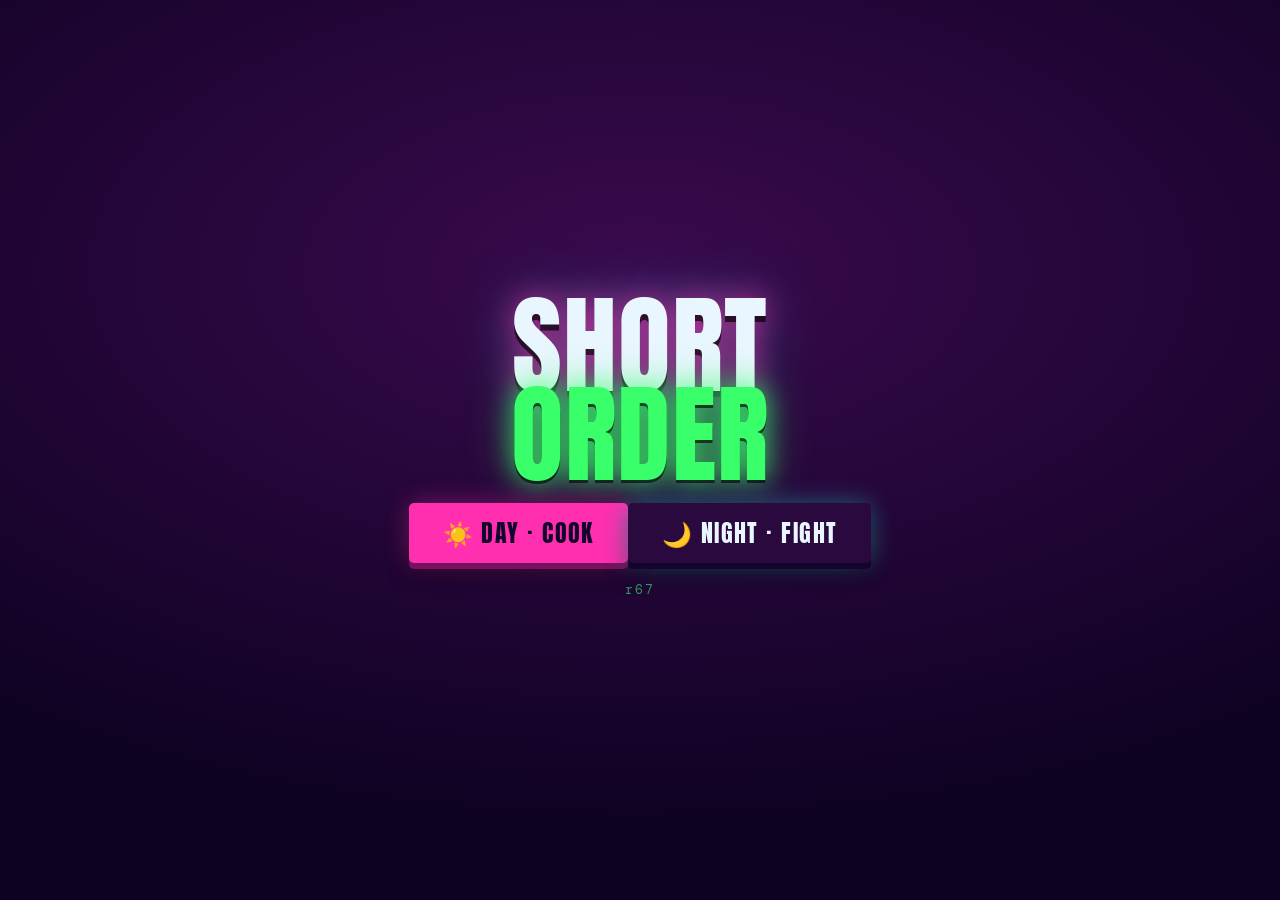
==== commit e66c5630: "Drastically simplify the title screen Strip the start card to the essentials: the SHORT ORDER logo, " ====
--- a/index.html
+++ b/index.html
@@ -7250,21 +7250,15 @@
   if(AC) sfx.ding(0.8);
   toast(c.name+' \u2014 LOCKED IN');
 }
-const BUILD_VERSION='MOVEMENT BUILD r66';   // shown on the start screen AND the pause menu -- bump every deploy
+const BUILD_VERSION='r67';   // shown on the start screen AND the pause menu -- bump every deploy
 function showTitle(){
   GAME.mode='title';
   { const pv=document.getElementById('pver'); if(pv) pv.textContent=BUILD_VERSION; }
   document.getElementById('card').innerHTML =
-    '<div style="background:#39ff6a;color:#04120a;font-family:\'Anton\',sans-serif;letter-spacing:.16em;padding:7px 12px;border-radius:7px;margin-bottom:12px;box-shadow:0 0 26px #39ff6a99;font-size:15px">✅ MIXAMO SKELETON BUILD</div>'+
-    '<div class="kick">AFTER HOURS · THE PATRONS CAME BACK, AND THEY WANT A REFUND</div>'+
     '<div class="title">SHORT<br><span class="b" style="color:#39ff6a;text-shadow:0 3px 0 #0009,0 0 26px #39ff6acc,0 0 50px #39ff6a66">ORDER</span></div>'+
-    '<div class="sub">The dinner rush is over. They\u2019re not. Grab whatever\u2019s on the pass \u2014 '+
-    'a spatula, a nonstick, the cast iron if HR isn\u2019t around \u2014 and clear the line. '+
-    'Everything breaks. Everything is heavy in its own way. Tips are not guaranteed.</div>'+
-    '<button class="btn" id="dayBtn">'+(RUN.day>1?('☀️ CONTINUE — DAY '+RUN.day+' ($'+RUN.bank+')'):'☀️ OPEN THE DINER (DAY SHIFT)')+'</button>'+
-    '<button class="btn" id="playBtn" style="margin-top:10px;background:#2a0a3e;color:var(--cream);box-shadow:0 6px 0 #12042a,0 0 26px #2de2e666,0 10px 22px #0007">🌙 STEP TO THE PASS (NIGHT ONLY)</button>'+
-    '<div style="margin-top:18px;color:#39ff6a;letter-spacing:.14em;font-size:14px">'+BUILD_VERSION+' · MIXAMO RIG</div>'+
-    '<div id="ctrls">'+ctrlRows()+'</div>';
+    '<button class="btn" id="dayBtn">☀️ DAY · COOK</button>'+
+    '<button class="btn" id="playBtn" style="margin-top:10px;background:#2a0a3e;color:var(--cream);box-shadow:0 6px 0 #12042a,0 0 26px #2de2e666,0 10px 22px #0007">🌙 NIGHT · FIGHT</button>'+
+    '<div style="margin-top:18px;color:#39ff6a99;letter-spacing:.14em;font-size:13px">'+BUILD_VERSION+'</div>';
   document.getElementById('dayBtn').onclick=()=>{ goFullscreen(); audioInit(); if(AC&&AC.state==='suspended')AC.resume(); ended=false; toDay(); };
   document.getElementById('playBtn').onclick=()=>{ goFullscreen(); audioInit(); if(AC&&AC.state==='suspended')AC.resume(); ended=false; GAME.inRun=false; startNight(SLICE, onNightEnd); };
   document.getElementById('veil').classList.remove('hide');
